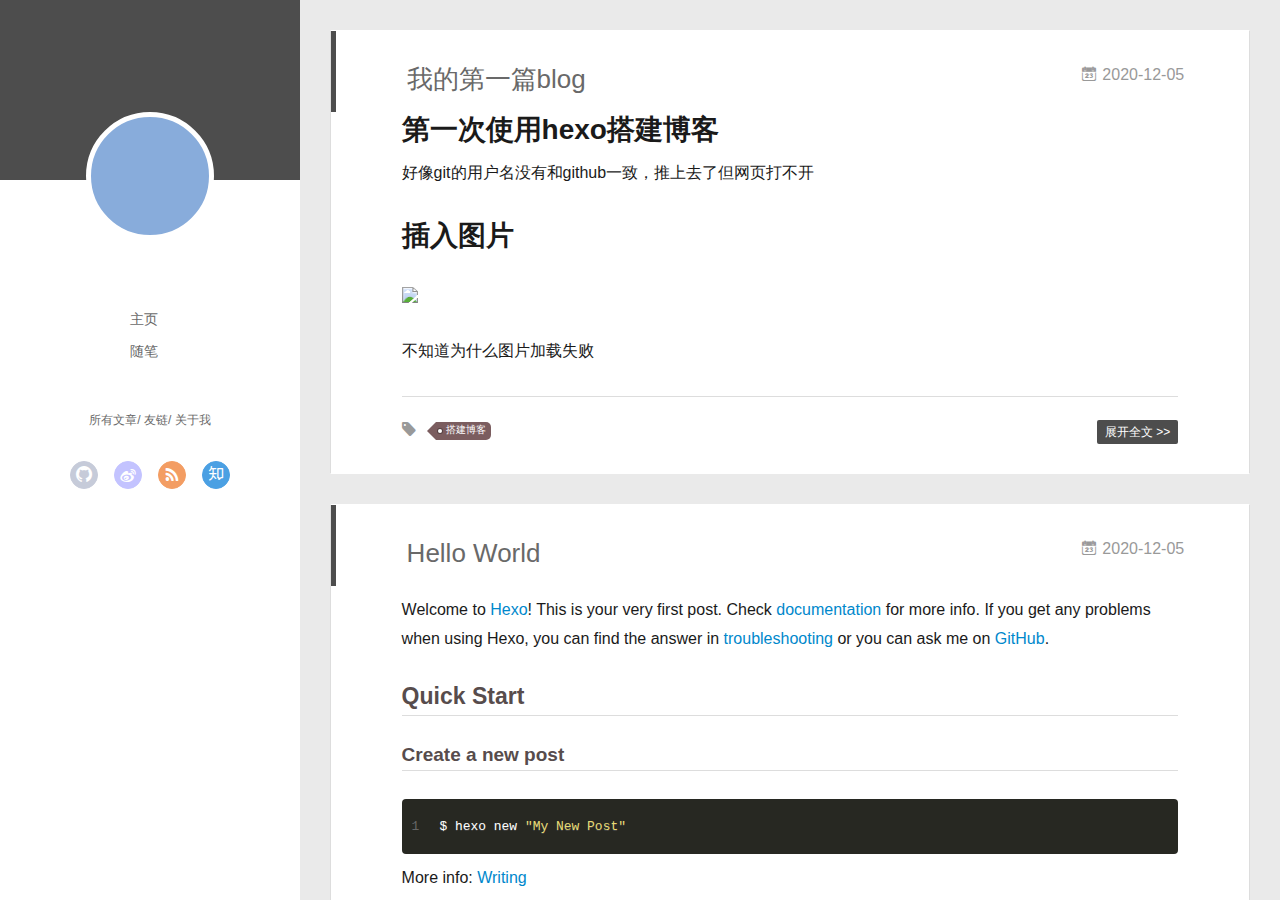
==== index.html @ 66c0ee92 "Site updated: 2020-12-27 20:38:20" ====
<!DOCTYPE html>
<html>
<head>
  <meta charset="utf-8">
  
  <meta name="renderer" content="webkit">
  <meta http-equiv="X-UA-Compatible" content="IE=edge" >
  <link rel="dns-prefetch" href="http://example.com">
  <title>Hexo</title>
  <meta name="viewport" content="width=device-width, initial-scale=1, maximum-scale=1">
  <meta property="og:type" content="website">
<meta property="og:title" content="Hexo">
<meta property="og:url" content="http://example.com/index.html">
<meta property="og:site_name" content="Hexo">
<meta property="og:locale" content="en_US">
<meta property="article:author" content="John Doe">
<meta name="twitter:card" content="summary">
  
    <link rel="alternative" href="/atom.xml" title="Hexo" type="application/atom+xml">
  
  
    <link rel="icon" href="/favicon.png">
  
  <link rel="stylesheet" type="text/css" href="/./main.0cf68a.css">
  <style type="text/css">
  
    #container.show {
      background: linear-gradient(200deg,#a0cfe4,#e8c37e);
    }
  </style>
  

  

<meta name="generator" content="Hexo 5.2.0"></head>

<body>
  <div id="container" q-class="show:isCtnShow">
    <canvas id="anm-canvas" class="anm-canvas"></canvas>
    <div class="left-col" q-class="show:isShow">
      
<div class="overlay" style="background: #4d4d4d"></div>
<div class="intrude-less">
	<header id="header" class="inner">
		<a href="/" class="profilepic">
			<img src="" class="js-avatar">
		</a>
		<hgroup>
		  <h1 class="header-author"><a href="/"></a></h1>
		</hgroup>
		

		<nav class="header-menu">
			<ul>
			
				<li><a href="/">主页</a></li>
	        
				<li><a href="/tags/%E9%9A%8F%E7%AC%94/">随笔</a></li>
	        
			</ul>
		</nav>
		<nav class="header-smart-menu">
    		
    			
    			<a q-on="click: openSlider(e, 'innerArchive')" href="javascript:void(0)">所有文章</a>
    			
            
    			
    			<a q-on="click: openSlider(e, 'friends')" href="javascript:void(0)">友链</a>
    			
            
    			
    			<a q-on="click: openSlider(e, 'aboutme')" href="javascript:void(0)">关于我</a>
    			
            
		</nav>
		<nav class="header-nav">
			<div class="social">
				
					<a class="github" target="_blank" href="#" title="github"><i class="icon-github"></i></a>
		        
					<a class="weibo" target="_blank" href="#" title="weibo"><i class="icon-weibo"></i></a>
		        
					<a class="rss" target="_blank" href="#" title="rss"><i class="icon-rss"></i></a>
		        
					<a class="zhihu" target="_blank" href="#" title="zhihu"><i class="icon-zhihu"></i></a>
		        
			</div>
		</nav>
	</header>		
</div>

    </div>
    <div class="mid-col" q-class="show:isShow,hide:isShow|isFalse">
      
<nav id="mobile-nav">
  	<div class="overlay js-overlay" style="background: #4d4d4d"></div>
	<div class="btnctn js-mobile-btnctn">
  		<div class="slider-trigger list" q-on="click: openSlider(e)"><i class="icon icon-sort"></i></div>
	</div>
	<div class="intrude-less">
		<header id="header" class="inner">
			<div class="profilepic">
				<img src="" class="js-avatar">
			</div>
			<hgroup>
			  <h1 class="header-author js-header-author"></h1>
			</hgroup>
			
			
			
				
			
				
			
			
			
			<nav class="header-nav">
				<div class="social">
					
						<a class="github" target="_blank" href="#" title="github"><i class="icon-github"></i></a>
			        
						<a class="weibo" target="_blank" href="#" title="weibo"><i class="icon-weibo"></i></a>
			        
						<a class="rss" target="_blank" href="#" title="rss"><i class="icon-rss"></i></a>
			        
						<a class="zhihu" target="_blank" href="#" title="zhihu"><i class="icon-zhihu"></i></a>
			        
				</div>
			</nav>

			<nav class="header-menu js-header-menu">
				<ul style="width: 50%">
				
				
					<li style="width: 50%"><a href="/">主页</a></li>
		        
					<li style="width: 50%"><a href="/tags/%E9%9A%8F%E7%AC%94/">随笔</a></li>
		        
				</ul>
			</nav>
		</header>				
	</div>
	<div class="mobile-mask" style="display:none" q-show="isShow"></div>
</nav>

      <div id="wrapper" class="body-wrap">
        <div class="menu-l">
          <div class="canvas-wrap">
            <canvas data-colors="#eaeaea" data-sectionHeight="100" data-contentId="js-content" id="myCanvas1" class="anm-canvas"></canvas>
          </div>
          <div id="js-content" class="content-ll">
            
  
    <article id="post-我的第一篇blog" class="article article-type-post  article-index" itemscope itemprop="blogPost">
  <div class="article-inner">
    
      <header class="article-header">
        
  
    <h1 itemprop="name">
      <a class="article-title" href="/2020/12/05/%E6%88%91%E7%9A%84%E7%AC%AC%E4%B8%80%E7%AF%87blog/">我的第一篇blog</a>
    </h1>
  

        
        <a href="/2020/12/05/%E6%88%91%E7%9A%84%E7%AC%AC%E4%B8%80%E7%AF%87blog/" class="archive-article-date">
  	<time datetime="2020-12-05T15:16:43.000Z" itemprop="datePublished"><i class="icon-calendar icon"></i>2020-12-05</time>
</a>
        
      </header>
    
    <div class="article-entry" itemprop="articleBody">
      
        <h1 id="第一次使用hexo搭建博客"><a href="#第一次使用hexo搭建博客" class="headerlink" title="第一次使用hexo搭建博客"></a>第一次使用hexo搭建博客</h1><p> 好像git的用户名没有和github一致，推上去了但网页打不开</p>
<h1 id="插入图片"><a href="#插入图片" class="headerlink" title="插入图片"></a>插入图片</h1><p><img src="https://gitee.com/lzd-1230/img-host/raw/master/image/20201227200428.png"></p>
<p>不知道为什么图片加载失败</p>

      

      
    </div>
    <div class="article-info article-info-index">
      
      
	<div class="article-tag tagcloud">
		<i class="icon-price-tags icon"></i>
		<ul class="article-tag-list">
			 
        		<li class="article-tag-list-item">
        			<a href="javascript:void(0)" class="js-tag article-tag-list-link color5">搭建博客</a>
        		</li>
      		
		</ul>
	</div>

      

      
        <p class="article-more-link">
          <a class="article-more-a" href="/2020/12/05/%E6%88%91%E7%9A%84%E7%AC%AC%E4%B8%80%E7%AF%87blog/">展开全文 >></a>
        </p>
      

      
      <div class="clearfix"></div>
    </div>
  </div>
</article>

<aside class="wrap-side-operation">
    <div class="mod-side-operation">
        
        <div class="jump-container" id="js-jump-container" style="display:none;">
            <a href="javascript:void(0)" class="mod-side-operation__jump-to-top">
                <i class="icon-font icon-back"></i>
            </a>
            <div id="js-jump-plan-container" class="jump-plan-container" style="top: -11px;">
                <i class="icon-font icon-plane jump-plane"></i>
            </div>
        </div>
        
        
    </div>
</aside>




  
    <article id="post-hello-world" class="article article-type-post  article-index" itemscope itemprop="blogPost">
  <div class="article-inner">
    
      <header class="article-header">
        
  
    <h1 itemprop="name">
      <a class="article-title" href="/2020/12/05/hello-world/">Hello World</a>
    </h1>
  

        
        <a href="/2020/12/05/hello-world/" class="archive-article-date">
  	<time datetime="2020-12-05T15:11:14.212Z" itemprop="datePublished"><i class="icon-calendar icon"></i>2020-12-05</time>
</a>
        
      </header>
    
    <div class="article-entry" itemprop="articleBody">
      
        <p>Welcome to <a target="_blank" rel="noopener" href="https://hexo.io/">Hexo</a>! This is your very first post. Check <a target="_blank" rel="noopener" href="https://hexo.io/docs/">documentation</a> for more info. If you get any problems when using Hexo, you can find the answer in <a target="_blank" rel="noopener" href="https://hexo.io/docs/troubleshooting.html">troubleshooting</a> or you can ask me on <a target="_blank" rel="noopener" href="https://github.com/hexojs/hexo/issues">GitHub</a>.</p>
<h2 id="Quick-Start"><a href="#Quick-Start" class="headerlink" title="Quick Start"></a>Quick Start</h2><h3 id="Create-a-new-post"><a href="#Create-a-new-post" class="headerlink" title="Create a new post"></a>Create a new post</h3><figure class="highlight bash"><table><tr><td class="gutter"><pre><span class="line">1</span><br></pre></td><td class="code"><pre><span class="line">$ hexo new <span class="string">&quot;My New Post&quot;</span></span><br></pre></td></tr></table></figure>

<p>More info: <a target="_blank" rel="noopener" href="https://hexo.io/docs/writing.html">Writing</a></p>
<h3 id="Run-server"><a href="#Run-server" class="headerlink" title="Run server"></a>Run server</h3><figure class="highlight bash"><table><tr><td class="gutter"><pre><span class="line">1</span><br></pre></td><td class="code"><pre><span class="line">$ hexo server</span><br></pre></td></tr></table></figure>

<p>More info: <a target="_blank" rel="noopener" href="https://hexo.io/docs/server.html">Server</a></p>
<h3 id="Generate-static-files"><a href="#Generate-static-files" class="headerlink" title="Generate static files"></a>Generate static files</h3><figure class="highlight bash"><table><tr><td class="gutter"><pre><span class="line">1</span><br></pre></td><td class="code"><pre><span class="line">$ hexo generate</span><br></pre></td></tr></table></figure>

<p>More info: <a target="_blank" rel="noopener" href="https://hexo.io/docs/generating.html">Generating</a></p>
<h3 id="Deploy-to-remote-sites"><a href="#Deploy-to-remote-sites" class="headerlink" title="Deploy to remote sites"></a>Deploy to remote sites</h3><figure class="highlight bash"><table><tr><td class="gutter"><pre><span class="line">1</span><br></pre></td><td class="code"><pre><span class="line">$ hexo deploy</span><br></pre></td></tr></table></figure>

<p>More info: <a target="_blank" rel="noopener" href="https://hexo.io/docs/one-command-deployment.html">Deployment</a></p>

      

      
    </div>
    <div class="article-info article-info-index">
      
      
      

      
        <p class="article-more-link">
          <a class="article-more-a" href="/2020/12/05/hello-world/">展开全文 >></a>
        </p>
      

      
      <div class="clearfix"></div>
    </div>
  </div>
</article>

<aside class="wrap-side-operation">
    <div class="mod-side-operation">
        
        <div class="jump-container" id="js-jump-container" style="display:none;">
            <a href="javascript:void(0)" class="mod-side-operation__jump-to-top">
                <i class="icon-font icon-back"></i>
            </a>
            <div id="js-jump-plan-container" class="jump-plan-container" style="top: -11px;">
                <i class="icon-font icon-plane jump-plane"></i>
            </div>
        </div>
        
        
    </div>
</aside>




  
  


          </div>
        </div>
      </div>
      <footer id="footer">
  <div class="outer">
    <div id="footer-info">
    	<div class="footer-left">
    		&copy; 2020 John Doe
    	</div>
      	<div class="footer-right">
      		<a href="http://hexo.io/" target="_blank">Hexo</a>  Theme <a href="https://github.com/litten/hexo-theme-yilia" target="_blank">Yilia</a> by Litten
      	</div>
    </div>
  </div>
</footer>
    </div>
    <script>
	var yiliaConfig = {
		mathjax: false,
		isHome: true,
		isPost: false,
		isArchive: false,
		isTag: false,
		isCategory: false,
		open_in_new: false,
		toc_hide_index: true,
		root: "/",
		innerArchive: true,
		showTags: false
	}
</script>

<script>!function(t){function n(e){if(r[e])return r[e].exports;var i=r[e]={exports:{},id:e,loaded:!1};return t[e].call(i.exports,i,i.exports,n),i.loaded=!0,i.exports}var r={};n.m=t,n.c=r,n.p="./",n(0)}([function(t,n,r){r(195),t.exports=r(191)},function(t,n,r){var e=r(3),i=r(52),o=r(27),u=r(28),c=r(53),f="prototype",a=function(t,n,r){var s,l,h,v,p=t&a.F,d=t&a.G,y=t&a.S,g=t&a.P,b=t&a.B,m=d?e:y?e[n]||(e[n]={}):(e[n]||{})[f],x=d?i:i[n]||(i[n]={}),w=x[f]||(x[f]={});d&&(r=n);for(s in r)l=!p&&m&&void 0!==m[s],h=(l?m:r)[s],v=b&&l?c(h,e):g&&"function"==typeof h?c(Function.call,h):h,m&&u(m,s,h,t&a.U),x[s]!=h&&o(x,s,v),g&&w[s]!=h&&(w[s]=h)};e.core=i,a.F=1,a.G=2,a.S=4,a.P=8,a.B=16,a.W=32,a.U=64,a.R=128,t.exports=a},function(t,n,r){var e=r(6);t.exports=function(t){if(!e(t))throw TypeError(t+" is not an object!");return t}},function(t,n){var r=t.exports="undefined"!=typeof window&&window.Math==Math?window:"undefined"!=typeof self&&self.Math==Math?self:Function("return this")();"number"==typeof __g&&(__g=r)},function(t,n){t.exports=function(t){try{return!!t()}catch(t){return!0}}},function(t,n){var r=t.exports="undefined"!=typeof window&&window.Math==Math?window:"undefined"!=typeof self&&self.Math==Math?self:Function("return this")();"number"==typeof __g&&(__g=r)},function(t,n){t.exports=function(t){return"object"==typeof t?null!==t:"function"==typeof t}},function(t,n,r){var e=r(126)("wks"),i=r(76),o=r(3).Symbol,u="function"==typeof o;(t.exports=function(t){return e[t]||(e[t]=u&&o[t]||(u?o:i)("Symbol."+t))}).store=e},function(t,n){var r={}.hasOwnProperty;t.exports=function(t,n){return r.call(t,n)}},function(t,n,r){var e=r(94),i=r(33);t.exports=function(t){return e(i(t))}},function(t,n,r){t.exports=!r(4)(function(){return 7!=Object.defineProperty({},"a",{get:function(){return 7}}).a})},function(t,n,r){var e=r(2),i=r(167),o=r(50),u=Object.defineProperty;n.f=r(10)?Object.defineProperty:function(t,n,r){if(e(t),n=o(n,!0),e(r),i)try{return u(t,n,r)}catch(t){}if("get"in r||"set"in r)throw TypeError("Accessors not supported!");return"value"in r&&(t[n]=r.value),t}},function(t,n,r){t.exports=!r(18)(function(){return 7!=Object.defineProperty({},"a",{get:function(){return 7}}).a})},function(t,n,r){var e=r(14),i=r(22);t.exports=r(12)?function(t,n,r){return e.f(t,n,i(1,r))}:function(t,n,r){return t[n]=r,t}},function(t,n,r){var e=r(20),i=r(58),o=r(42),u=Object.defineProperty;n.f=r(12)?Object.defineProperty:function(t,n,r){if(e(t),n=o(n,!0),e(r),i)try{return u(t,n,r)}catch(t){}if("get"in r||"set"in r)throw TypeError("Accessors not supported!");return"value"in r&&(t[n]=r.value),t}},function(t,n,r){var e=r(40)("wks"),i=r(23),o=r(5).Symbol,u="function"==typeof o;(t.exports=function(t){return e[t]||(e[t]=u&&o[t]||(u?o:i)("Symbol."+t))}).store=e},function(t,n,r){var e=r(67),i=Math.min;t.exports=function(t){return t>0?i(e(t),9007199254740991):0}},function(t,n,r){var e=r(46);t.exports=function(t){return Object(e(t))}},function(t,n){t.exports=function(t){try{return!!t()}catch(t){return!0}}},function(t,n,r){var e=r(63),i=r(34);t.exports=Object.keys||function(t){return e(t,i)}},function(t,n,r){var e=r(21);t.exports=function(t){if(!e(t))throw TypeError(t+" is not an object!");return t}},function(t,n){t.exports=function(t){return"object"==typeof t?null!==t:"function"==typeof t}},function(t,n){t.exports=function(t,n){return{enumerable:!(1&t),configurable:!(2&t),writable:!(4&t),value:n}}},function(t,n){var r=0,e=Math.random();t.exports=function(t){return"Symbol(".concat(void 0===t?"":t,")_",(++r+e).toString(36))}},function(t,n){var r={}.hasOwnProperty;t.exports=function(t,n){return r.call(t,n)}},function(t,n){var r=t.exports={version:"2.4.0"};"number"==typeof __e&&(__e=r)},function(t,n){t.exports=function(t){if("function"!=typeof t)throw TypeError(t+" is not a function!");return t}},function(t,n,r){var e=r(11),i=r(66);t.exports=r(10)?function(t,n,r){return e.f(t,n,i(1,r))}:function(t,n,r){return t[n]=r,t}},function(t,n,r){var e=r(3),i=r(27),o=r(24),u=r(76)("src"),c="toString",f=Function[c],a=(""+f).split(c);r(52).inspectSource=function(t){return f.call(t)},(t.exports=function(t,n,r,c){var f="function"==typeof r;f&&(o(r,"name")||i(r,"name",n)),t[n]!==r&&(f&&(o(r,u)||i(r,u,t[n]?""+t[n]:a.join(String(n)))),t===e?t[n]=r:c?t[n]?t[n]=r:i(t,n,r):(delete t[n],i(t,n,r)))})(Function.prototype,c,function(){return"function"==typeof this&&this[u]||f.call(this)})},function(t,n,r){var e=r(1),i=r(4),o=r(46),u=function(t,n,r,e){var i=String(o(t)),u="<"+n;return""!==r&&(u+=" "+r+'="'+String(e).replace(/"/g,"&quot;")+'"'),u+">"+i+"</"+n+">"};t.exports=function(t,n){var r={};r[t]=n(u),e(e.P+e.F*i(function(){var n=""[t]('"');return n!==n.toLowerCase()||n.split('"').length>3}),"String",r)}},function(t,n,r){var e=r(115),i=r(46);t.exports=function(t){return e(i(t))}},function(t,n,r){var e=r(116),i=r(66),o=r(30),u=r(50),c=r(24),f=r(167),a=Object.getOwnPropertyDescriptor;n.f=r(10)?a:function(t,n){if(t=o(t),n=u(n,!0),f)try{return a(t,n)}catch(t){}if(c(t,n))return i(!e.f.call(t,n),t[n])}},function(t,n,r){var e=r(24),i=r(17),o=r(145)("IE_PROTO"),u=Object.prototype;t.exports=Object.getPrototypeOf||function(t){return t=i(t),e(t,o)?t[o]:"function"==typeof t.constructor&&t instanceof t.constructor?t.constructor.prototype:t instanceof Object?u:null}},function(t,n){t.exports=function(t){if(void 0==t)throw TypeError("Can't call method on  "+t);return t}},function(t,n){t.exports="constructor,hasOwnProperty,isPrototypeOf,propertyIsEnumerable,toLocaleString,toString,valueOf".split(",")},function(t,n){t.exports={}},function(t,n){t.exports=!0},function(t,n){n.f={}.propertyIsEnumerable},function(t,n,r){var e=r(14).f,i=r(8),o=r(15)("toStringTag");t.exports=function(t,n,r){t&&!i(t=r?t:t.prototype,o)&&e(t,o,{configurable:!0,value:n})}},function(t,n,r){var e=r(40)("keys"),i=r(23);t.exports=function(t){return e[t]||(e[t]=i(t))}},function(t,n,r){var e=r(5),i="__core-js_shared__",o=e[i]||(e[i]={});t.exports=function(t){return o[t]||(o[t]={})}},function(t,n){var r=Math.ceil,e=Math.floor;t.exports=function(t){return isNaN(t=+t)?0:(t>0?e:r)(t)}},function(t,n,r){var e=r(21);t.exports=function(t,n){if(!e(t))return t;var r,i;if(n&&"function"==typeof(r=t.toString)&&!e(i=r.call(t)))return i;if("function"==typeof(r=t.valueOf)&&!e(i=r.call(t)))return i;if(!n&&"function"==typeof(r=t.toString)&&!e(i=r.call(t)))return i;throw TypeError("Can't convert object to primitive value")}},function(t,n,r){var e=r(5),i=r(25),o=r(36),u=r(44),c=r(14).f;t.exports=function(t){var n=i.Symbol||(i.Symbol=o?{}:e.Symbol||{});"_"==t.charAt(0)||t in n||c(n,t,{value:u.f(t)})}},function(t,n,r){n.f=r(15)},function(t,n){var r={}.toString;t.exports=function(t){return r.call(t).slice(8,-1)}},function(t,n){t.exports=function(t){if(void 0==t)throw TypeError("Can't call method on  "+t);return t}},function(t,n,r){var e=r(4);t.exports=function(t,n){return!!t&&e(function(){n?t.call(null,function(){},1):t.call(null)})}},function(t,n,r){var e=r(53),i=r(115),o=r(17),u=r(16),c=r(203);t.exports=function(t,n){var r=1==t,f=2==t,a=3==t,s=4==t,l=6==t,h=5==t||l,v=n||c;return function(n,c,p){for(var d,y,g=o(n),b=i(g),m=e(c,p,3),x=u(b.length),w=0,S=r?v(n,x):f?v(n,0):void 0;x>w;w++)if((h||w in b)&&(d=b[w],y=m(d,w,g),t))if(r)S[w]=y;else if(y)switch(t){case 3:return!0;case 5:return d;case 6:return w;case 2:S.push(d)}else if(s)return!1;return l?-1:a||s?s:S}}},function(t,n,r){var e=r(1),i=r(52),o=r(4);t.exports=function(t,n){var r=(i.Object||{})[t]||Object[t],u={};u[t]=n(r),e(e.S+e.F*o(function(){r(1)}),"Object",u)}},function(t,n,r){var e=r(6);t.exports=function(t,n){if(!e(t))return t;var r,i;if(n&&"function"==typeof(r=t.toString)&&!e(i=r.call(t)))return i;if("function"==typeof(r=t.valueOf)&&!e(i=r.call(t)))return i;if(!n&&"function"==typeof(r=t.toString)&&!e(i=r.call(t)))return i;throw TypeError("Can't convert object to primitive value")}},function(t,n,r){var e=r(5),i=r(25),o=r(91),u=r(13),c="prototype",f=function(t,n,r){var a,s,l,h=t&f.F,v=t&f.G,p=t&f.S,d=t&f.P,y=t&f.B,g=t&f.W,b=v?i:i[n]||(i[n]={}),m=b[c],x=v?e:p?e[n]:(e[n]||{})[c];v&&(r=n);for(a in r)(s=!h&&x&&void 0!==x[a])&&a in b||(l=s?x[a]:r[a],b[a]=v&&"function"!=typeof x[a]?r[a]:y&&s?o(l,e):g&&x[a]==l?function(t){var n=function(n,r,e){if(this instanceof t){switch(arguments.length){case 0:return new t;case 1:return new t(n);case 2:return new t(n,r)}return new t(n,r,e)}return t.apply(this,arguments)};return n[c]=t[c],n}(l):d&&"function"==typeof l?o(Function.call,l):l,d&&((b.virtual||(b.virtual={}))[a]=l,t&f.R&&m&&!m[a]&&u(m,a,l)))};f.F=1,f.G=2,f.S=4,f.P=8,f.B=16,f.W=32,f.U=64,f.R=128,t.exports=f},function(t,n){var r=t.exports={version:"2.4.0"};"number"==typeof __e&&(__e=r)},function(t,n,r){var e=r(26);t.exports=function(t,n,r){if(e(t),void 0===n)return t;switch(r){case 1:return function(r){return t.call(n,r)};case 2:return function(r,e){return t.call(n,r,e)};case 3:return function(r,e,i){return t.call(n,r,e,i)}}return function(){return t.apply(n,arguments)}}},function(t,n,r){var e=r(183),i=r(1),o=r(126)("metadata"),u=o.store||(o.store=new(r(186))),c=function(t,n,r){var i=u.get(t);if(!i){if(!r)return;u.set(t,i=new e)}var o=i.get(n);if(!o){if(!r)return;i.set(n,o=new e)}return o},f=function(t,n,r){var e=c(n,r,!1);return void 0!==e&&e.has(t)},a=function(t,n,r){var e=c(n,r,!1);return void 0===e?void 0:e.get(t)},s=function(t,n,r,e){c(r,e,!0).set(t,n)},l=function(t,n){var r=c(t,n,!1),e=[];return r&&r.forEach(function(t,n){e.push(n)}),e},h=function(t){return void 0===t||"symbol"==typeof t?t:String(t)},v=function(t){i(i.S,"Reflect",t)};t.exports={store:u,map:c,has:f,get:a,set:s,keys:l,key:h,exp:v}},function(t,n,r){"use strict";if(r(10)){var e=r(69),i=r(3),o=r(4),u=r(1),c=r(127),f=r(152),a=r(53),s=r(68),l=r(66),h=r(27),v=r(73),p=r(67),d=r(16),y=r(75),g=r(50),b=r(24),m=r(180),x=r(114),w=r(6),S=r(17),_=r(137),O=r(70),E=r(32),P=r(71).f,j=r(154),F=r(76),M=r(7),A=r(48),N=r(117),T=r(146),I=r(155),k=r(80),L=r(123),R=r(74),C=r(130),D=r(160),U=r(11),W=r(31),G=U.f,B=W.f,V=i.RangeError,z=i.TypeError,q=i.Uint8Array,K="ArrayBuffer",J="Shared"+K,Y="BYTES_PER_ELEMENT",H="prototype",$=Array[H],X=f.ArrayBuffer,Q=f.DataView,Z=A(0),tt=A(2),nt=A(3),rt=A(4),et=A(5),it=A(6),ot=N(!0),ut=N(!1),ct=I.values,ft=I.keys,at=I.entries,st=$.lastIndexOf,lt=$.reduce,ht=$.reduceRight,vt=$.join,pt=$.sort,dt=$.slice,yt=$.toString,gt=$.toLocaleString,bt=M("iterator"),mt=M("toStringTag"),xt=F("typed_constructor"),wt=F("def_constructor"),St=c.CONSTR,_t=c.TYPED,Ot=c.VIEW,Et="Wrong length!",Pt=A(1,function(t,n){return Tt(T(t,t[wt]),n)}),jt=o(function(){return 1===new q(new Uint16Array([1]).buffer)[0]}),Ft=!!q&&!!q[H].set&&o(function(){new q(1).set({})}),Mt=function(t,n){if(void 0===t)throw z(Et);var r=+t,e=d(t);if(n&&!m(r,e))throw V(Et);return e},At=function(t,n){var r=p(t);if(r<0||r%n)throw V("Wrong offset!");return r},Nt=function(t){if(w(t)&&_t in t)return t;throw z(t+" is not a typed array!")},Tt=function(t,n){if(!(w(t)&&xt in t))throw z("It is not a typed array constructor!");return new t(n)},It=function(t,n){return kt(T(t,t[wt]),n)},kt=function(t,n){for(var r=0,e=n.length,i=Tt(t,e);e>r;)i[r]=n[r++];return i},Lt=function(t,n,r){G(t,n,{get:function(){return this._d[r]}})},Rt=function(t){var n,r,e,i,o,u,c=S(t),f=arguments.length,s=f>1?arguments[1]:void 0,l=void 0!==s,h=j(c);if(void 0!=h&&!_(h)){for(u=h.call(c),e=[],n=0;!(o=u.next()).done;n++)e.push(o.value);c=e}for(l&&f>2&&(s=a(s,arguments[2],2)),n=0,r=d(c.length),i=Tt(this,r);r>n;n++)i[n]=l?s(c[n],n):c[n];return i},Ct=function(){for(var t=0,n=arguments.length,r=Tt(this,n);n>t;)r[t]=arguments[t++];return r},Dt=!!q&&o(function(){gt.call(new q(1))}),Ut=function(){return gt.apply(Dt?dt.call(Nt(this)):Nt(this),arguments)},Wt={copyWithin:function(t,n){return D.call(Nt(this),t,n,arguments.length>2?arguments[2]:void 0)},every:function(t){return rt(Nt(this),t,arguments.length>1?arguments[1]:void 0)},fill:function(t){return C.apply(Nt(this),arguments)},filter:function(t){return It(this,tt(Nt(this),t,arguments.length>1?arguments[1]:void 0))},find:function(t){return et(Nt(this),t,arguments.length>1?arguments[1]:void 0)},findIndex:function(t){return it(Nt(this),t,arguments.length>1?arguments[1]:void 0)},forEach:function(t){Z(Nt(this),t,arguments.length>1?arguments[1]:void 0)},indexOf:function(t){return ut(Nt(this),t,arguments.length>1?arguments[1]:void 0)},includes:function(t){return ot(Nt(this),t,arguments.length>1?arguments[1]:void 0)},join:function(t){return vt.apply(Nt(this),arguments)},lastIndexOf:function(t){return st.apply(Nt(this),arguments)},map:function(t){return Pt(Nt(this),t,arguments.length>1?arguments[1]:void 0)},reduce:function(t){return lt.apply(Nt(this),arguments)},reduceRight:function(t){return ht.apply(Nt(this),arguments)},reverse:function(){for(var t,n=this,r=Nt(n).length,e=Math.floor(r/2),i=0;i<e;)t=n[i],n[i++]=n[--r],n[r]=t;return n},some:function(t){return nt(Nt(this),t,arguments.length>1?arguments[1]:void 0)},sort:function(t){return pt.call(Nt(this),t)},subarray:function(t,n){var r=Nt(this),e=r.length,i=y(t,e);return new(T(r,r[wt]))(r.buffer,r.byteOffset+i*r.BYTES_PER_ELEMENT,d((void 0===n?e:y(n,e))-i))}},Gt=function(t,n){return It(this,dt.call(Nt(this),t,n))},Bt=function(t){Nt(this);var n=At(arguments[1],1),r=this.length,e=S(t),i=d(e.length),o=0;if(i+n>r)throw V(Et);for(;o<i;)this[n+o]=e[o++]},Vt={entries:function(){return at.call(Nt(this))},keys:function(){return ft.call(Nt(this))},values:function(){return ct.call(Nt(this))}},zt=function(t,n){return w(t)&&t[_t]&&"symbol"!=typeof n&&n in t&&String(+n)==String(n)},qt=function(t,n){return zt(t,n=g(n,!0))?l(2,t[n]):B(t,n)},Kt=function(t,n,r){return!(zt(t,n=g(n,!0))&&w(r)&&b(r,"value"))||b(r,"get")||b(r,"set")||r.configurable||b(r,"writable")&&!r.writable||b(r,"enumerable")&&!r.enumerable?G(t,n,r):(t[n]=r.value,t)};St||(W.f=qt,U.f=Kt),u(u.S+u.F*!St,"Object",{getOwnPropertyDescriptor:qt,defineProperty:Kt}),o(function(){yt.call({})})&&(yt=gt=function(){return vt.call(this)});var Jt=v({},Wt);v(Jt,Vt),h(Jt,bt,Vt.values),v(Jt,{slice:Gt,set:Bt,constructor:function(){},toString:yt,toLocaleString:Ut}),Lt(Jt,"buffer","b"),Lt(Jt,"byteOffset","o"),Lt(Jt,"byteLength","l"),Lt(Jt,"length","e"),G(Jt,mt,{get:function(){return this[_t]}}),t.exports=function(t,n,r,f){f=!!f;var a=t+(f?"Clamped":"")+"Array",l="Uint8Array"!=a,v="get"+t,p="set"+t,y=i[a],g=y||{},b=y&&E(y),m=!y||!c.ABV,S={},_=y&&y[H],j=function(t,r){var e=t._d;return e.v[v](r*n+e.o,jt)},F=function(t,r,e){var i=t._d;f&&(e=(e=Math.round(e))<0?0:e>255?255:255&e),i.v[p](r*n+i.o,e,jt)},M=function(t,n){G(t,n,{get:function(){return j(this,n)},set:function(t){return F(this,n,t)},enumerable:!0})};m?(y=r(function(t,r,e,i){s(t,y,a,"_d");var o,u,c,f,l=0,v=0;if(w(r)){if(!(r instanceof X||(f=x(r))==K||f==J))return _t in r?kt(y,r):Rt.call(y,r);o=r,v=At(e,n);var p=r.byteLength;if(void 0===i){if(p%n)throw V(Et);if((u=p-v)<0)throw V(Et)}else if((u=d(i)*n)+v>p)throw V(Et);c=u/n}else c=Mt(r,!0),u=c*n,o=new X(u);for(h(t,"_d",{b:o,o:v,l:u,e:c,v:new Q(o)});l<c;)M(t,l++)}),_=y[H]=O(Jt),h(_,"constructor",y)):L(function(t){new y(null),new y(t)},!0)||(y=r(function(t,r,e,i){s(t,y,a);var o;return w(r)?r instanceof X||(o=x(r))==K||o==J?void 0!==i?new g(r,At(e,n),i):void 0!==e?new g(r,At(e,n)):new g(r):_t in r?kt(y,r):Rt.call(y,r):new g(Mt(r,l))}),Z(b!==Function.prototype?P(g).concat(P(b)):P(g),function(t){t in y||h(y,t,g[t])}),y[H]=_,e||(_.constructor=y));var A=_[bt],N=!!A&&("values"==A.name||void 0==A.name),T=Vt.values;h(y,xt,!0),h(_,_t,a),h(_,Ot,!0),h(_,wt,y),(f?new y(1)[mt]==a:mt in _)||G(_,mt,{get:function(){return a}}),S[a]=y,u(u.G+u.W+u.F*(y!=g),S),u(u.S,a,{BYTES_PER_ELEMENT:n,from:Rt,of:Ct}),Y in _||h(_,Y,n),u(u.P,a,Wt),R(a),u(u.P+u.F*Ft,a,{set:Bt}),u(u.P+u.F*!N,a,Vt),u(u.P+u.F*(_.toString!=yt),a,{toString:yt}),u(u.P+u.F*o(function(){new y(1).slice()}),a,{slice:Gt}),u(u.P+u.F*(o(function(){return[1,2].toLocaleString()!=new y([1,2]).toLocaleString()})||!o(function(){_.toLocaleString.call([1,2])})),a,{toLocaleString:Ut}),k[a]=N?A:T,e||N||h(_,bt,T)}}else t.exports=function(){}},function(t,n){var r={}.toString;t.exports=function(t){return r.call(t).slice(8,-1)}},function(t,n,r){var e=r(21),i=r(5).document,o=e(i)&&e(i.createElement);t.exports=function(t){return o?i.createElement(t):{}}},function(t,n,r){t.exports=!r(12)&&!r(18)(function(){return 7!=Object.defineProperty(r(57)("div"),"a",{get:function(){return 7}}).a})},function(t,n,r){"use strict";var e=r(36),i=r(51),o=r(64),u=r(13),c=r(8),f=r(35),a=r(96),s=r(38),l=r(103),h=r(15)("iterator"),v=!([].keys&&"next"in[].keys()),p="keys",d="values",y=function(){return this};t.exports=function(t,n,r,g,b,m,x){a(r,n,g);var w,S,_,O=function(t){if(!v&&t in F)return F[t];switch(t){case p:case d:return function(){return new r(this,t)}}return function(){return new r(this,t)}},E=n+" Iterator",P=b==d,j=!1,F=t.prototype,M=F[h]||F["@@iterator"]||b&&F[b],A=M||O(b),N=b?P?O("entries"):A:void 0,T="Array"==n?F.entries||M:M;if(T&&(_=l(T.call(new t)))!==Object.prototype&&(s(_,E,!0),e||c(_,h)||u(_,h,y)),P&&M&&M.name!==d&&(j=!0,A=function(){return M.call(this)}),e&&!x||!v&&!j&&F[h]||u(F,h,A),f[n]=A,f[E]=y,b)if(w={values:P?A:O(d),keys:m?A:O(p),entries:N},x)for(S in w)S in F||o(F,S,w[S]);else i(i.P+i.F*(v||j),n,w);return w}},function(t,n,r){var e=r(20),i=r(100),o=r(34),u=r(39)("IE_PROTO"),c=function(){},f="prototype",a=function(){var t,n=r(57)("iframe"),e=o.length;for(n.style.display="none",r(93).appendChild(n),n.src="javascript:",t=n.contentWindow.document,t.open(),t.write("<script>document.F=Object<\/script>"),t.close(),a=t.F;e--;)delete a[f][o[e]];return a()};t.exports=Object.create||function(t,n){var r;return null!==t?(c[f]=e(t),r=new c,c[f]=null,r[u]=t):r=a(),void 0===n?r:i(r,n)}},function(t,n,r){var e=r(63),i=r(34).concat("length","prototype");n.f=Object.getOwnPropertyNames||function(t){return e(t,i)}},function(t,n){n.f=Object.getOwnPropertySymbols},function(t,n,r){var e=r(8),i=r(9),o=r(90)(!1),u=r(39)("IE_PROTO");t.exports=function(t,n){var r,c=i(t),f=0,a=[];for(r in c)r!=u&&e(c,r)&&a.push(r);for(;n.length>f;)e(c,r=n[f++])&&(~o(a,r)||a.push(r));return a}},function(t,n,r){t.exports=r(13)},function(t,n,r){var e=r(76)("meta"),i=r(6),o=r(24),u=r(11).f,c=0,f=Object.isExtensible||function(){return!0},a=!r(4)(function(){return f(Object.preventExtensions({}))}),s=function(t){u(t,e,{value:{i:"O"+ ++c,w:{}}})},l=function(t,n){if(!i(t))return"symbol"==typeof t?t:("string"==typeof t?"S":"P")+t;if(!o(t,e)){if(!f(t))return"F";if(!n)return"E";s(t)}return t[e].i},h=function(t,n){if(!o(t,e)){if(!f(t))return!0;if(!n)return!1;s(t)}return t[e].w},v=function(t){return a&&p.NEED&&f(t)&&!o(t,e)&&s(t),t},p=t.exports={KEY:e,NEED:!1,fastKey:l,getWeak:h,onFreeze:v}},function(t,n){t.exports=function(t,n){return{enumerable:!(1&t),configurable:!(2&t),writable:!(4&t),value:n}}},function(t,n){var r=Math.ceil,e=Math.floor;t.exports=function(t){return isNaN(t=+t)?0:(t>0?e:r)(t)}},function(t,n){t.exports=function(t,n,r,e){if(!(t instanceof n)||void 0!==e&&e in t)throw TypeError(r+": incorrect invocation!");return t}},function(t,n){t.exports=!1},function(t,n,r){var e=r(2),i=r(173),o=r(133),u=r(145)("IE_PROTO"),c=function(){},f="prototype",a=function(){var t,n=r(132)("iframe"),e=o.length;for(n.style.display="none",r(135).appendChild(n),n.src="javascript:",t=n.contentWindow.document,t.open(),t.write("<script>document.F=Object<\/script>"),t.close(),a=t.F;e--;)delete a[f][o[e]];return a()};t.exports=Object.create||function(t,n){var r;return null!==t?(c[f]=e(t),r=new c,c[f]=null,r[u]=t):r=a(),void 0===n?r:i(r,n)}},function(t,n,r){var e=r(175),i=r(133).concat("length","prototype");n.f=Object.getOwnPropertyNames||function(t){return e(t,i)}},function(t,n,r){var e=r(175),i=r(133);t.exports=Object.keys||function(t){return e(t,i)}},function(t,n,r){var e=r(28);t.exports=function(t,n,r){for(var i in n)e(t,i,n[i],r);return t}},function(t,n,r){"use strict";var e=r(3),i=r(11),o=r(10),u=r(7)("species");t.exports=function(t){var n=e[t];o&&n&&!n[u]&&i.f(n,u,{configurable:!0,get:function(){return this}})}},function(t,n,r){var e=r(67),i=Math.max,o=Math.min;t.exports=function(t,n){return t=e(t),t<0?i(t+n,0):o(t,n)}},function(t,n){var r=0,e=Math.random();t.exports=function(t){return"Symbol(".concat(void 0===t?"":t,")_",(++r+e).toString(36))}},function(t,n,r){var e=r(33);t.exports=function(t){return Object(e(t))}},function(t,n,r){var e=r(7)("unscopables"),i=Array.prototype;void 0==i[e]&&r(27)(i,e,{}),t.exports=function(t){i[e][t]=!0}},function(t,n,r){var e=r(53),i=r(169),o=r(137),u=r(2),c=r(16),f=r(154),a={},s={},n=t.exports=function(t,n,r,l,h){var v,p,d,y,g=h?function(){return t}:f(t),b=e(r,l,n?2:1),m=0;if("function"!=typeof g)throw TypeError(t+" is not iterable!");if(o(g)){for(v=c(t.length);v>m;m++)if((y=n?b(u(p=t[m])[0],p[1]):b(t[m]))===a||y===s)return y}else for(d=g.call(t);!(p=d.next()).done;)if((y=i(d,b,p.value,n))===a||y===s)return y};n.BREAK=a,n.RETURN=s},function(t,n){t.exports={}},function(t,n,r){var e=r(11).f,i=r(24),o=r(7)("toStringTag");t.exports=function(t,n,r){t&&!i(t=r?t:t.prototype,o)&&e(t,o,{configurable:!0,value:n})}},function(t,n,r){var e=r(1),i=r(46),o=r(4),u=r(150),c="["+u+"]",f="​",a=RegExp("^"+c+c+"*"),s=RegExp(c+c+"*$"),l=function(t,n,r){var i={},c=o(function(){return!!u[t]()||f[t]()!=f}),a=i[t]=c?n(h):u[t];r&&(i[r]=a),e(e.P+e.F*c,"String",i)},h=l.trim=function(t,n){return t=String(i(t)),1&n&&(t=t.replace(a,"")),2&n&&(t=t.replace(s,"")),t};t.exports=l},function(t,n,r){t.exports={default:r(86),__esModule:!0}},function(t,n,r){t.exports={default:r(87),__esModule:!0}},function(t,n,r){"use strict";function e(t){return t&&t.__esModule?t:{default:t}}n.__esModule=!0;var i=r(84),o=e(i),u=r(83),c=e(u),f="function"==typeof c.default&&"symbol"==typeof o.default?function(t){return typeof t}:function(t){return t&&"function"==typeof c.default&&t.constructor===c.default&&t!==c.default.prototype?"symbol":typeof t};n.default="function"==typeof c.default&&"symbol"===f(o.default)?function(t){return void 0===t?"undefined":f(t)}:function(t){return t&&"function"==typeof c.default&&t.constructor===c.default&&t!==c.default.prototype?"symbol":void 0===t?"undefined":f(t)}},function(t,n,r){r(110),r(108),r(111),r(112),t.exports=r(25).Symbol},function(t,n,r){r(109),r(113),t.exports=r(44).f("iterator")},function(t,n){t.exports=function(t){if("function"!=typeof t)throw TypeError(t+" is not a function!");return t}},function(t,n){t.exports=function(){}},function(t,n,r){var e=r(9),i=r(106),o=r(105);t.exports=function(t){return function(n,r,u){var c,f=e(n),a=i(f.length),s=o(u,a);if(t&&r!=r){for(;a>s;)if((c=f[s++])!=c)return!0}else for(;a>s;s++)if((t||s in f)&&f[s]===r)return t||s||0;return!t&&-1}}},function(t,n,r){var e=r(88);t.exports=function(t,n,r){if(e(t),void 0===n)return t;switch(r){case 1:return function(r){return t.call(n,r)};case 2:return function(r,e){return t.call(n,r,e)};case 3:return function(r,e,i){return t.call(n,r,e,i)}}return function(){return t.apply(n,arguments)}}},function(t,n,r){var e=r(19),i=r(62),o=r(37);t.exports=function(t){var n=e(t),r=i.f;if(r)for(var u,c=r(t),f=o.f,a=0;c.length>a;)f.call(t,u=c[a++])&&n.push(u);return n}},function(t,n,r){t.exports=r(5).document&&document.documentElement},function(t,n,r){var e=r(56);t.exports=Object("z").propertyIsEnumerable(0)?Object:function(t){return"String"==e(t)?t.split(""):Object(t)}},function(t,n,r){var e=r(56);t.exports=Array.isArray||function(t){return"Array"==e(t)}},function(t,n,r){"use strict";var e=r(60),i=r(22),o=r(38),u={};r(13)(u,r(15)("iterator"),function(){return this}),t.exports=function(t,n,r){t.prototype=e(u,{next:i(1,r)}),o(t,n+" Iterator")}},function(t,n){t.exports=function(t,n){return{value:n,done:!!t}}},function(t,n,r){var e=r(19),i=r(9);t.exports=function(t,n){for(var r,o=i(t),u=e(o),c=u.length,f=0;c>f;)if(o[r=u[f++]]===n)return r}},function(t,n,r){var e=r(23)("meta"),i=r(21),o=r(8),u=r(14).f,c=0,f=Object.isExtensible||function(){return!0},a=!r(18)(function(){return f(Object.preventExtensions({}))}),s=function(t){u(t,e,{value:{i:"O"+ ++c,w:{}}})},l=function(t,n){if(!i(t))return"symbol"==typeof t?t:("string"==typeof t?"S":"P")+t;if(!o(t,e)){if(!f(t))return"F";if(!n)return"E";s(t)}return t[e].i},h=function(t,n){if(!o(t,e)){if(!f(t))return!0;if(!n)return!1;s(t)}return t[e].w},v=function(t){return a&&p.NEED&&f(t)&&!o(t,e)&&s(t),t},p=t.exports={KEY:e,NEED:!1,fastKey:l,getWeak:h,onFreeze:v}},function(t,n,r){var e=r(14),i=r(20),o=r(19);t.exports=r(12)?Object.defineProperties:function(t,n){i(t);for(var r,u=o(n),c=u.length,f=0;c>f;)e.f(t,r=u[f++],n[r]);return t}},function(t,n,r){var e=r(37),i=r(22),o=r(9),u=r(42),c=r(8),f=r(58),a=Object.getOwnPropertyDescriptor;n.f=r(12)?a:function(t,n){if(t=o(t),n=u(n,!0),f)try{return a(t,n)}catch(t){}if(c(t,n))return i(!e.f.call(t,n),t[n])}},function(t,n,r){var e=r(9),i=r(61).f,o={}.toString,u="object"==typeof window&&window&&Object.getOwnPropertyNames?Object.getOwnPropertyNames(window):[],c=function(t){try{return i(t)}catch(t){return u.slice()}};t.exports.f=function(t){return u&&"[object Window]"==o.call(t)?c(t):i(e(t))}},function(t,n,r){var e=r(8),i=r(77),o=r(39)("IE_PROTO"),u=Object.prototype;t.exports=Object.getPrototypeOf||function(t){return t=i(t),e(t,o)?t[o]:"function"==typeof t.constructor&&t instanceof t.constructor?t.constructor.prototype:t instanceof Object?u:null}},function(t,n,r){var e=r(41),i=r(33);t.exports=function(t){return function(n,r){var o,u,c=String(i(n)),f=e(r),a=c.length;return f<0||f>=a?t?"":void 0:(o=c.charCodeAt(f),o<55296||o>56319||f+1===a||(u=c.charCodeAt(f+1))<56320||u>57343?t?c.charAt(f):o:t?c.slice(f,f+2):u-56320+(o-55296<<10)+65536)}}},function(t,n,r){var e=r(41),i=Math.max,o=Math.min;t.exports=function(t,n){return t=e(t),t<0?i(t+n,0):o(t,n)}},function(t,n,r){var e=r(41),i=Math.min;t.exports=function(t){return t>0?i(e(t),9007199254740991):0}},function(t,n,r){"use strict";var e=r(89),i=r(97),o=r(35),u=r(9);t.exports=r(59)(Array,"Array",function(t,n){this._t=u(t),this._i=0,this._k=n},function(){var t=this._t,n=this._k,r=this._i++;return!t||r>=t.length?(this._t=void 0,i(1)):"keys"==n?i(0,r):"values"==n?i(0,t[r]):i(0,[r,t[r]])},"values"),o.Arguments=o.Array,e("keys"),e("values"),e("entries")},function(t,n){},function(t,n,r){"use strict";var e=r(104)(!0);r(59)(String,"String",function(t){this._t=String(t),this._i=0},function(){var t,n=this._t,r=this._i;return r>=n.length?{value:void 0,done:!0}:(t=e(n,r),this._i+=t.length,{value:t,done:!1})})},function(t,n,r){"use strict";var e=r(5),i=r(8),o=r(12),u=r(51),c=r(64),f=r(99).KEY,a=r(18),s=r(40),l=r(38),h=r(23),v=r(15),p=r(44),d=r(43),y=r(98),g=r(92),b=r(95),m=r(20),x=r(9),w=r(42),S=r(22),_=r(60),O=r(102),E=r(101),P=r(14),j=r(19),F=E.f,M=P.f,A=O.f,N=e.Symbol,T=e.JSON,I=T&&T.stringify,k="prototype",L=v("_hidden"),R=v("toPrimitive"),C={}.propertyIsEnumerable,D=s("symbol-registry"),U=s("symbols"),W=s("op-symbols"),G=Object[k],B="function"==typeof N,V=e.QObject,z=!V||!V[k]||!V[k].findChild,q=o&&a(function(){return 7!=_(M({},"a",{get:function(){return M(this,"a",{value:7}).a}})).a})?function(t,n,r){var e=F(G,n);e&&delete G[n],M(t,n,r),e&&t!==G&&M(G,n,e)}:M,K=function(t){var n=U[t]=_(N[k]);return n._k=t,n},J=B&&"symbol"==typeof N.iterator?function(t){return"symbol"==typeof t}:function(t){return t instanceof N},Y=function(t,n,r){return t===G&&Y(W,n,r),m(t),n=w(n,!0),m(r),i(U,n)?(r.enumerable?(i(t,L)&&t[L][n]&&(t[L][n]=!1),r=_(r,{enumerable:S(0,!1)})):(i(t,L)||M(t,L,S(1,{})),t[L][n]=!0),q(t,n,r)):M(t,n,r)},H=function(t,n){m(t);for(var r,e=g(n=x(n)),i=0,o=e.length;o>i;)Y(t,r=e[i++],n[r]);return t},$=function(t,n){return void 0===n?_(t):H(_(t),n)},X=function(t){var n=C.call(this,t=w(t,!0));return!(this===G&&i(U,t)&&!i(W,t))&&(!(n||!i(this,t)||!i(U,t)||i(this,L)&&this[L][t])||n)},Q=function(t,n){if(t=x(t),n=w(n,!0),t!==G||!i(U,n)||i(W,n)){var r=F(t,n);return!r||!i(U,n)||i(t,L)&&t[L][n]||(r.enumerable=!0),r}},Z=function(t){for(var n,r=A(x(t)),e=[],o=0;r.length>o;)i(U,n=r[o++])||n==L||n==f||e.push(n);return e},tt=function(t){for(var n,r=t===G,e=A(r?W:x(t)),o=[],u=0;e.length>u;)!i(U,n=e[u++])||r&&!i(G,n)||o.push(U[n]);return o};B||(N=function(){if(this instanceof N)throw TypeError("Symbol is not a constructor!");var t=h(arguments.length>0?arguments[0]:void 0),n=function(r){this===G&&n.call(W,r),i(this,L)&&i(this[L],t)&&(this[L][t]=!1),q(this,t,S(1,r))};return o&&z&&q(G,t,{configurable:!0,set:n}),K(t)},c(N[k],"toString",function(){return this._k}),E.f=Q,P.f=Y,r(61).f=O.f=Z,r(37).f=X,r(62).f=tt,o&&!r(36)&&c(G,"propertyIsEnumerable",X,!0),p.f=function(t){return K(v(t))}),u(u.G+u.W+u.F*!B,{Symbol:N});for(var nt="hasInstance,isConcatSpreadable,iterator,match,replace,search,species,split,toPrimitive,toStringTag,unscopables".split(","),rt=0;nt.length>rt;)v(nt[rt++]);for(var nt=j(v.store),rt=0;nt.length>rt;)d(nt[rt++]);u(u.S+u.F*!B,"Symbol",{for:function(t){return i(D,t+="")?D[t]:D[t]=N(t)},keyFor:function(t){if(J(t))return y(D,t);throw TypeError(t+" is not a symbol!")},useSetter:function(){z=!0},useSimple:function(){z=!1}}),u(u.S+u.F*!B,"Object",{create:$,defineProperty:Y,defineProperties:H,getOwnPropertyDescriptor:Q,getOwnPropertyNames:Z,getOwnPropertySymbols:tt}),T&&u(u.S+u.F*(!B||a(function(){var t=N();return"[null]"!=I([t])||"{}"!=I({a:t})||"{}"!=I(Object(t))})),"JSON",{stringify:function(t){if(void 0!==t&&!J(t)){for(var n,r,e=[t],i=1;arguments.length>i;)e.push(arguments[i++]);return n=e[1],"function"==typeof n&&(r=n),!r&&b(n)||(n=function(t,n){if(r&&(n=r.call(this,t,n)),!J(n))return n}),e[1]=n,I.apply(T,e)}}}),N[k][R]||r(13)(N[k],R,N[k].valueOf),l(N,"Symbol"),l(Math,"Math",!0),l(e.JSON,"JSON",!0)},function(t,n,r){r(43)("asyncIterator")},function(t,n,r){r(43)("observable")},function(t,n,r){r(107);for(var e=r(5),i=r(13),o=r(35),u=r(15)("toStringTag"),c=["NodeList","DOMTokenList","MediaList","StyleSheetList","CSSRuleList"],f=0;f<5;f++){var a=c[f],s=e[a],l=s&&s.prototype;l&&!l[u]&&i(l,u,a),o[a]=o.Array}},function(t,n,r){var e=r(45),i=r(7)("toStringTag"),o="Arguments"==e(function(){return arguments}()),u=function(t,n){try{return t[n]}catch(t){}};t.exports=function(t){var n,r,c;return void 0===t?"Undefined":null===t?"Null":"string"==typeof(r=u(n=Object(t),i))?r:o?e(n):"Object"==(c=e(n))&&"function"==typeof n.callee?"Arguments":c}},function(t,n,r){var e=r(45);t.exports=Object("z").propertyIsEnumerable(0)?Object:function(t){return"String"==e(t)?t.split(""):Object(t)}},function(t,n){n.f={}.propertyIsEnumerable},function(t,n,r){var e=r(30),i=r(16),o=r(75);t.exports=function(t){return function(n,r,u){var c,f=e(n),a=i(f.length),s=o(u,a);if(t&&r!=r){for(;a>s;)if((c=f[s++])!=c)return!0}else for(;a>s;s++)if((t||s in f)&&f[s]===r)return t||s||0;return!t&&-1}}},function(t,n,r){"use strict";var e=r(3),i=r(1),o=r(28),u=r(73),c=r(65),f=r(79),a=r(68),s=r(6),l=r(4),h=r(123),v=r(81),p=r(136);t.exports=function(t,n,r,d,y,g){var b=e[t],m=b,x=y?"set":"add",w=m&&m.prototype,S={},_=function(t){var n=w[t];o(w,t,"delete"==t?function(t){return!(g&&!s(t))&&n.call(this,0===t?0:t)}:"has"==t?function(t){return!(g&&!s(t))&&n.call(this,0===t?0:t)}:"get"==t?function(t){return g&&!s(t)?void 0:n.call(this,0===t?0:t)}:"add"==t?function(t){return n.call(this,0===t?0:t),this}:function(t,r){return n.call(this,0===t?0:t,r),this})};if("function"==typeof m&&(g||w.forEach&&!l(function(){(new m).entries().next()}))){var O=new m,E=O[x](g?{}:-0,1)!=O,P=l(function(){O.has(1)}),j=h(function(t){new m(t)}),F=!g&&l(function(){for(var t=new m,n=5;n--;)t[x](n,n);return!t.has(-0)});j||(m=n(function(n,r){a(n,m,t);var e=p(new b,n,m);return void 0!=r&&f(r,y,e[x],e),e}),m.prototype=w,w.constructor=m),(P||F)&&(_("delete"),_("has"),y&&_("get")),(F||E)&&_(x),g&&w.clear&&delete w.clear}else m=d.getConstructor(n,t,y,x),u(m.prototype,r),c.NEED=!0;return v(m,t),S[t]=m,i(i.G+i.W+i.F*(m!=b),S),g||d.setStrong(m,t,y),m}},function(t,n,r){"use strict";var e=r(27),i=r(28),o=r(4),u=r(46),c=r(7);t.exports=function(t,n,r){var f=c(t),a=r(u,f,""[t]),s=a[0],l=a[1];o(function(){var n={};return n[f]=function(){return 7},7!=""[t](n)})&&(i(String.prototype,t,s),e(RegExp.prototype,f,2==n?function(t,n){return l.call(t,this,n)}:function(t){return l.call(t,this)}))}
},function(t,n,r){"use strict";var e=r(2);t.exports=function(){var t=e(this),n="";return t.global&&(n+="g"),t.ignoreCase&&(n+="i"),t.multiline&&(n+="m"),t.unicode&&(n+="u"),t.sticky&&(n+="y"),n}},function(t,n){t.exports=function(t,n,r){var e=void 0===r;switch(n.length){case 0:return e?t():t.call(r);case 1:return e?t(n[0]):t.call(r,n[0]);case 2:return e?t(n[0],n[1]):t.call(r,n[0],n[1]);case 3:return e?t(n[0],n[1],n[2]):t.call(r,n[0],n[1],n[2]);case 4:return e?t(n[0],n[1],n[2],n[3]):t.call(r,n[0],n[1],n[2],n[3])}return t.apply(r,n)}},function(t,n,r){var e=r(6),i=r(45),o=r(7)("match");t.exports=function(t){var n;return e(t)&&(void 0!==(n=t[o])?!!n:"RegExp"==i(t))}},function(t,n,r){var e=r(7)("iterator"),i=!1;try{var o=[7][e]();o.return=function(){i=!0},Array.from(o,function(){throw 2})}catch(t){}t.exports=function(t,n){if(!n&&!i)return!1;var r=!1;try{var o=[7],u=o[e]();u.next=function(){return{done:r=!0}},o[e]=function(){return u},t(o)}catch(t){}return r}},function(t,n,r){t.exports=r(69)||!r(4)(function(){var t=Math.random();__defineSetter__.call(null,t,function(){}),delete r(3)[t]})},function(t,n){n.f=Object.getOwnPropertySymbols},function(t,n,r){var e=r(3),i="__core-js_shared__",o=e[i]||(e[i]={});t.exports=function(t){return o[t]||(o[t]={})}},function(t,n,r){for(var e,i=r(3),o=r(27),u=r(76),c=u("typed_array"),f=u("view"),a=!(!i.ArrayBuffer||!i.DataView),s=a,l=0,h="Int8Array,Uint8Array,Uint8ClampedArray,Int16Array,Uint16Array,Int32Array,Uint32Array,Float32Array,Float64Array".split(",");l<9;)(e=i[h[l++]])?(o(e.prototype,c,!0),o(e.prototype,f,!0)):s=!1;t.exports={ABV:a,CONSTR:s,TYPED:c,VIEW:f}},function(t,n){"use strict";var r={versions:function(){var t=window.navigator.userAgent;return{trident:t.indexOf("Trident")>-1,presto:t.indexOf("Presto")>-1,webKit:t.indexOf("AppleWebKit")>-1,gecko:t.indexOf("Gecko")>-1&&-1==t.indexOf("KHTML"),mobile:!!t.match(/AppleWebKit.*Mobile.*/),ios:!!t.match(/\(i[^;]+;( U;)? CPU.+Mac OS X/),android:t.indexOf("Android")>-1||t.indexOf("Linux")>-1,iPhone:t.indexOf("iPhone")>-1||t.indexOf("Mac")>-1,iPad:t.indexOf("iPad")>-1,webApp:-1==t.indexOf("Safari"),weixin:-1==t.indexOf("MicroMessenger")}}()};t.exports=r},function(t,n,r){"use strict";var e=r(85),i=function(t){return t&&t.__esModule?t:{default:t}}(e),o=function(){function t(t,n,e){return n||e?String.fromCharCode(n||e):r[t]||t}function n(t){return e[t]}var r={"&quot;":'"',"&lt;":"<","&gt;":">","&amp;":"&","&nbsp;":" "},e={};for(var u in r)e[r[u]]=u;return r["&apos;"]="'",e["'"]="&#39;",{encode:function(t){return t?(""+t).replace(/['<> "&]/g,n).replace(/\r?\n/g,"<br/>").replace(/\s/g,"&nbsp;"):""},decode:function(n){return n?(""+n).replace(/<br\s*\/?>/gi,"\n").replace(/&quot;|&lt;|&gt;|&amp;|&nbsp;|&apos;|&#(\d+);|&#(\d+)/g,t).replace(/\u00a0/g," "):""},encodeBase16:function(t){if(!t)return t;t+="";for(var n=[],r=0,e=t.length;e>r;r++)n.push(t.charCodeAt(r).toString(16).toUpperCase());return n.join("")},encodeBase16forJSON:function(t){if(!t)return t;t=t.replace(/[\u4E00-\u9FBF]/gi,function(t){return escape(t).replace("%u","\\u")});for(var n=[],r=0,e=t.length;e>r;r++)n.push(t.charCodeAt(r).toString(16).toUpperCase());return n.join("")},decodeBase16:function(t){if(!t)return t;t+="";for(var n=[],r=0,e=t.length;e>r;r+=2)n.push(String.fromCharCode("0x"+t.slice(r,r+2)));return n.join("")},encodeObject:function(t){if(t instanceof Array)for(var n=0,r=t.length;r>n;n++)t[n]=o.encodeObject(t[n]);else if("object"==(void 0===t?"undefined":(0,i.default)(t)))for(var e in t)t[e]=o.encodeObject(t[e]);else if("string"==typeof t)return o.encode(t);return t},loadScript:function(t){var n=document.createElement("script");document.getElementsByTagName("body")[0].appendChild(n),n.setAttribute("src",t)},addLoadEvent:function(t){var n=window.onload;"function"!=typeof window.onload?window.onload=t:window.onload=function(){n(),t()}}}}();t.exports=o},function(t,n,r){"use strict";var e=r(17),i=r(75),o=r(16);t.exports=function(t){for(var n=e(this),r=o(n.length),u=arguments.length,c=i(u>1?arguments[1]:void 0,r),f=u>2?arguments[2]:void 0,a=void 0===f?r:i(f,r);a>c;)n[c++]=t;return n}},function(t,n,r){"use strict";var e=r(11),i=r(66);t.exports=function(t,n,r){n in t?e.f(t,n,i(0,r)):t[n]=r}},function(t,n,r){var e=r(6),i=r(3).document,o=e(i)&&e(i.createElement);t.exports=function(t){return o?i.createElement(t):{}}},function(t,n){t.exports="constructor,hasOwnProperty,isPrototypeOf,propertyIsEnumerable,toLocaleString,toString,valueOf".split(",")},function(t,n,r){var e=r(7)("match");t.exports=function(t){var n=/./;try{"/./"[t](n)}catch(r){try{return n[e]=!1,!"/./"[t](n)}catch(t){}}return!0}},function(t,n,r){t.exports=r(3).document&&document.documentElement},function(t,n,r){var e=r(6),i=r(144).set;t.exports=function(t,n,r){var o,u=n.constructor;return u!==r&&"function"==typeof u&&(o=u.prototype)!==r.prototype&&e(o)&&i&&i(t,o),t}},function(t,n,r){var e=r(80),i=r(7)("iterator"),o=Array.prototype;t.exports=function(t){return void 0!==t&&(e.Array===t||o[i]===t)}},function(t,n,r){var e=r(45);t.exports=Array.isArray||function(t){return"Array"==e(t)}},function(t,n,r){"use strict";var e=r(70),i=r(66),o=r(81),u={};r(27)(u,r(7)("iterator"),function(){return this}),t.exports=function(t,n,r){t.prototype=e(u,{next:i(1,r)}),o(t,n+" Iterator")}},function(t,n,r){"use strict";var e=r(69),i=r(1),o=r(28),u=r(27),c=r(24),f=r(80),a=r(139),s=r(81),l=r(32),h=r(7)("iterator"),v=!([].keys&&"next"in[].keys()),p="keys",d="values",y=function(){return this};t.exports=function(t,n,r,g,b,m,x){a(r,n,g);var w,S,_,O=function(t){if(!v&&t in F)return F[t];switch(t){case p:case d:return function(){return new r(this,t)}}return function(){return new r(this,t)}},E=n+" Iterator",P=b==d,j=!1,F=t.prototype,M=F[h]||F["@@iterator"]||b&&F[b],A=M||O(b),N=b?P?O("entries"):A:void 0,T="Array"==n?F.entries||M:M;if(T&&(_=l(T.call(new t)))!==Object.prototype&&(s(_,E,!0),e||c(_,h)||u(_,h,y)),P&&M&&M.name!==d&&(j=!0,A=function(){return M.call(this)}),e&&!x||!v&&!j&&F[h]||u(F,h,A),f[n]=A,f[E]=y,b)if(w={values:P?A:O(d),keys:m?A:O(p),entries:N},x)for(S in w)S in F||o(F,S,w[S]);else i(i.P+i.F*(v||j),n,w);return w}},function(t,n){var r=Math.expm1;t.exports=!r||r(10)>22025.465794806718||r(10)<22025.465794806718||-2e-17!=r(-2e-17)?function(t){return 0==(t=+t)?t:t>-1e-6&&t<1e-6?t+t*t/2:Math.exp(t)-1}:r},function(t,n){t.exports=Math.sign||function(t){return 0==(t=+t)||t!=t?t:t<0?-1:1}},function(t,n,r){var e=r(3),i=r(151).set,o=e.MutationObserver||e.WebKitMutationObserver,u=e.process,c=e.Promise,f="process"==r(45)(u);t.exports=function(){var t,n,r,a=function(){var e,i;for(f&&(e=u.domain)&&e.exit();t;){i=t.fn,t=t.next;try{i()}catch(e){throw t?r():n=void 0,e}}n=void 0,e&&e.enter()};if(f)r=function(){u.nextTick(a)};else if(o){var s=!0,l=document.createTextNode("");new o(a).observe(l,{characterData:!0}),r=function(){l.data=s=!s}}else if(c&&c.resolve){var h=c.resolve();r=function(){h.then(a)}}else r=function(){i.call(e,a)};return function(e){var i={fn:e,next:void 0};n&&(n.next=i),t||(t=i,r()),n=i}}},function(t,n,r){var e=r(6),i=r(2),o=function(t,n){if(i(t),!e(n)&&null!==n)throw TypeError(n+": can't set as prototype!")};t.exports={set:Object.setPrototypeOf||("__proto__"in{}?function(t,n,e){try{e=r(53)(Function.call,r(31).f(Object.prototype,"__proto__").set,2),e(t,[]),n=!(t instanceof Array)}catch(t){n=!0}return function(t,r){return o(t,r),n?t.__proto__=r:e(t,r),t}}({},!1):void 0),check:o}},function(t,n,r){var e=r(126)("keys"),i=r(76);t.exports=function(t){return e[t]||(e[t]=i(t))}},function(t,n,r){var e=r(2),i=r(26),o=r(7)("species");t.exports=function(t,n){var r,u=e(t).constructor;return void 0===u||void 0==(r=e(u)[o])?n:i(r)}},function(t,n,r){var e=r(67),i=r(46);t.exports=function(t){return function(n,r){var o,u,c=String(i(n)),f=e(r),a=c.length;return f<0||f>=a?t?"":void 0:(o=c.charCodeAt(f),o<55296||o>56319||f+1===a||(u=c.charCodeAt(f+1))<56320||u>57343?t?c.charAt(f):o:t?c.slice(f,f+2):u-56320+(o-55296<<10)+65536)}}},function(t,n,r){var e=r(122),i=r(46);t.exports=function(t,n,r){if(e(n))throw TypeError("String#"+r+" doesn't accept regex!");return String(i(t))}},function(t,n,r){"use strict";var e=r(67),i=r(46);t.exports=function(t){var n=String(i(this)),r="",o=e(t);if(o<0||o==1/0)throw RangeError("Count can't be negative");for(;o>0;(o>>>=1)&&(n+=n))1&o&&(r+=n);return r}},function(t,n){t.exports="\t\n\v\f\r   ᠎             　\u2028\u2029\ufeff"},function(t,n,r){var e,i,o,u=r(53),c=r(121),f=r(135),a=r(132),s=r(3),l=s.process,h=s.setImmediate,v=s.clearImmediate,p=s.MessageChannel,d=0,y={},g="onreadystatechange",b=function(){var t=+this;if(y.hasOwnProperty(t)){var n=y[t];delete y[t],n()}},m=function(t){b.call(t.data)};h&&v||(h=function(t){for(var n=[],r=1;arguments.length>r;)n.push(arguments[r++]);return y[++d]=function(){c("function"==typeof t?t:Function(t),n)},e(d),d},v=function(t){delete y[t]},"process"==r(45)(l)?e=function(t){l.nextTick(u(b,t,1))}:p?(i=new p,o=i.port2,i.port1.onmessage=m,e=u(o.postMessage,o,1)):s.addEventListener&&"function"==typeof postMessage&&!s.importScripts?(e=function(t){s.postMessage(t+"","*")},s.addEventListener("message",m,!1)):e=g in a("script")?function(t){f.appendChild(a("script"))[g]=function(){f.removeChild(this),b.call(t)}}:function(t){setTimeout(u(b,t,1),0)}),t.exports={set:h,clear:v}},function(t,n,r){"use strict";var e=r(3),i=r(10),o=r(69),u=r(127),c=r(27),f=r(73),a=r(4),s=r(68),l=r(67),h=r(16),v=r(71).f,p=r(11).f,d=r(130),y=r(81),g="ArrayBuffer",b="DataView",m="prototype",x="Wrong length!",w="Wrong index!",S=e[g],_=e[b],O=e.Math,E=e.RangeError,P=e.Infinity,j=S,F=O.abs,M=O.pow,A=O.floor,N=O.log,T=O.LN2,I="buffer",k="byteLength",L="byteOffset",R=i?"_b":I,C=i?"_l":k,D=i?"_o":L,U=function(t,n,r){var e,i,o,u=Array(r),c=8*r-n-1,f=(1<<c)-1,a=f>>1,s=23===n?M(2,-24)-M(2,-77):0,l=0,h=t<0||0===t&&1/t<0?1:0;for(t=F(t),t!=t||t===P?(i=t!=t?1:0,e=f):(e=A(N(t)/T),t*(o=M(2,-e))<1&&(e--,o*=2),t+=e+a>=1?s/o:s*M(2,1-a),t*o>=2&&(e++,o/=2),e+a>=f?(i=0,e=f):e+a>=1?(i=(t*o-1)*M(2,n),e+=a):(i=t*M(2,a-1)*M(2,n),e=0));n>=8;u[l++]=255&i,i/=256,n-=8);for(e=e<<n|i,c+=n;c>0;u[l++]=255&e,e/=256,c-=8);return u[--l]|=128*h,u},W=function(t,n,r){var e,i=8*r-n-1,o=(1<<i)-1,u=o>>1,c=i-7,f=r-1,a=t[f--],s=127&a;for(a>>=7;c>0;s=256*s+t[f],f--,c-=8);for(e=s&(1<<-c)-1,s>>=-c,c+=n;c>0;e=256*e+t[f],f--,c-=8);if(0===s)s=1-u;else{if(s===o)return e?NaN:a?-P:P;e+=M(2,n),s-=u}return(a?-1:1)*e*M(2,s-n)},G=function(t){return t[3]<<24|t[2]<<16|t[1]<<8|t[0]},B=function(t){return[255&t]},V=function(t){return[255&t,t>>8&255]},z=function(t){return[255&t,t>>8&255,t>>16&255,t>>24&255]},q=function(t){return U(t,52,8)},K=function(t){return U(t,23,4)},J=function(t,n,r){p(t[m],n,{get:function(){return this[r]}})},Y=function(t,n,r,e){var i=+r,o=l(i);if(i!=o||o<0||o+n>t[C])throw E(w);var u=t[R]._b,c=o+t[D],f=u.slice(c,c+n);return e?f:f.reverse()},H=function(t,n,r,e,i,o){var u=+r,c=l(u);if(u!=c||c<0||c+n>t[C])throw E(w);for(var f=t[R]._b,a=c+t[D],s=e(+i),h=0;h<n;h++)f[a+h]=s[o?h:n-h-1]},$=function(t,n){s(t,S,g);var r=+n,e=h(r);if(r!=e)throw E(x);return e};if(u.ABV){if(!a(function(){new S})||!a(function(){new S(.5)})){S=function(t){return new j($(this,t))};for(var X,Q=S[m]=j[m],Z=v(j),tt=0;Z.length>tt;)(X=Z[tt++])in S||c(S,X,j[X]);o||(Q.constructor=S)}var nt=new _(new S(2)),rt=_[m].setInt8;nt.setInt8(0,2147483648),nt.setInt8(1,2147483649),!nt.getInt8(0)&&nt.getInt8(1)||f(_[m],{setInt8:function(t,n){rt.call(this,t,n<<24>>24)},setUint8:function(t,n){rt.call(this,t,n<<24>>24)}},!0)}else S=function(t){var n=$(this,t);this._b=d.call(Array(n),0),this[C]=n},_=function(t,n,r){s(this,_,b),s(t,S,b);var e=t[C],i=l(n);if(i<0||i>e)throw E("Wrong offset!");if(r=void 0===r?e-i:h(r),i+r>e)throw E(x);this[R]=t,this[D]=i,this[C]=r},i&&(J(S,k,"_l"),J(_,I,"_b"),J(_,k,"_l"),J(_,L,"_o")),f(_[m],{getInt8:function(t){return Y(this,1,t)[0]<<24>>24},getUint8:function(t){return Y(this,1,t)[0]},getInt16:function(t){var n=Y(this,2,t,arguments[1]);return(n[1]<<8|n[0])<<16>>16},getUint16:function(t){var n=Y(this,2,t,arguments[1]);return n[1]<<8|n[0]},getInt32:function(t){return G(Y(this,4,t,arguments[1]))},getUint32:function(t){return G(Y(this,4,t,arguments[1]))>>>0},getFloat32:function(t){return W(Y(this,4,t,arguments[1]),23,4)},getFloat64:function(t){return W(Y(this,8,t,arguments[1]),52,8)},setInt8:function(t,n){H(this,1,t,B,n)},setUint8:function(t,n){H(this,1,t,B,n)},setInt16:function(t,n){H(this,2,t,V,n,arguments[2])},setUint16:function(t,n){H(this,2,t,V,n,arguments[2])},setInt32:function(t,n){H(this,4,t,z,n,arguments[2])},setUint32:function(t,n){H(this,4,t,z,n,arguments[2])},setFloat32:function(t,n){H(this,4,t,K,n,arguments[2])},setFloat64:function(t,n){H(this,8,t,q,n,arguments[2])}});y(S,g),y(_,b),c(_[m],u.VIEW,!0),n[g]=S,n[b]=_},function(t,n,r){var e=r(3),i=r(52),o=r(69),u=r(182),c=r(11).f;t.exports=function(t){var n=i.Symbol||(i.Symbol=o?{}:e.Symbol||{});"_"==t.charAt(0)||t in n||c(n,t,{value:u.f(t)})}},function(t,n,r){var e=r(114),i=r(7)("iterator"),o=r(80);t.exports=r(52).getIteratorMethod=function(t){if(void 0!=t)return t[i]||t["@@iterator"]||o[e(t)]}},function(t,n,r){"use strict";var e=r(78),i=r(170),o=r(80),u=r(30);t.exports=r(140)(Array,"Array",function(t,n){this._t=u(t),this._i=0,this._k=n},function(){var t=this._t,n=this._k,r=this._i++;return!t||r>=t.length?(this._t=void 0,i(1)):"keys"==n?i(0,r):"values"==n?i(0,t[r]):i(0,[r,t[r]])},"values"),o.Arguments=o.Array,e("keys"),e("values"),e("entries")},function(t,n){function r(t,n){t.classList?t.classList.add(n):t.className+=" "+n}t.exports=r},function(t,n){function r(t,n){if(t.classList)t.classList.remove(n);else{var r=new RegExp("(^|\\b)"+n.split(" ").join("|")+"(\\b|$)","gi");t.className=t.className.replace(r," ")}}t.exports=r},function(t,n){function r(){throw new Error("setTimeout has not been defined")}function e(){throw new Error("clearTimeout has not been defined")}function i(t){if(s===setTimeout)return setTimeout(t,0);if((s===r||!s)&&setTimeout)return s=setTimeout,setTimeout(t,0);try{return s(t,0)}catch(n){try{return s.call(null,t,0)}catch(n){return s.call(this,t,0)}}}function o(t){if(l===clearTimeout)return clearTimeout(t);if((l===e||!l)&&clearTimeout)return l=clearTimeout,clearTimeout(t);try{return l(t)}catch(n){try{return l.call(null,t)}catch(n){return l.call(this,t)}}}function u(){d&&v&&(d=!1,v.length?p=v.concat(p):y=-1,p.length&&c())}function c(){if(!d){var t=i(u);d=!0;for(var n=p.length;n;){for(v=p,p=[];++y<n;)v&&v[y].run();y=-1,n=p.length}v=null,d=!1,o(t)}}function f(t,n){this.fun=t,this.array=n}function a(){}var s,l,h=t.exports={};!function(){try{s="function"==typeof setTimeout?setTimeout:r}catch(t){s=r}try{l="function"==typeof clearTimeout?clearTimeout:e}catch(t){l=e}}();var v,p=[],d=!1,y=-1;h.nextTick=function(t){var n=new Array(arguments.length-1);if(arguments.length>1)for(var r=1;r<arguments.length;r++)n[r-1]=arguments[r];p.push(new f(t,n)),1!==p.length||d||i(c)},f.prototype.run=function(){this.fun.apply(null,this.array)},h.title="browser",h.browser=!0,h.env={},h.argv=[],h.version="",h.versions={},h.on=a,h.addListener=a,h.once=a,h.off=a,h.removeListener=a,h.removeAllListeners=a,h.emit=a,h.prependListener=a,h.prependOnceListener=a,h.listeners=function(t){return[]},h.binding=function(t){throw new Error("process.binding is not supported")},h.cwd=function(){return"/"},h.chdir=function(t){throw new Error("process.chdir is not supported")},h.umask=function(){return 0}},function(t,n,r){var e=r(45);t.exports=function(t,n){if("number"!=typeof t&&"Number"!=e(t))throw TypeError(n);return+t}},function(t,n,r){"use strict";var e=r(17),i=r(75),o=r(16);t.exports=[].copyWithin||function(t,n){var r=e(this),u=o(r.length),c=i(t,u),f=i(n,u),a=arguments.length>2?arguments[2]:void 0,s=Math.min((void 0===a?u:i(a,u))-f,u-c),l=1;for(f<c&&c<f+s&&(l=-1,f+=s-1,c+=s-1);s-- >0;)f in r?r[c]=r[f]:delete r[c],c+=l,f+=l;return r}},function(t,n,r){var e=r(79);t.exports=function(t,n){var r=[];return e(t,!1,r.push,r,n),r}},function(t,n,r){var e=r(26),i=r(17),o=r(115),u=r(16);t.exports=function(t,n,r,c,f){e(n);var a=i(t),s=o(a),l=u(a.length),h=f?l-1:0,v=f?-1:1;if(r<2)for(;;){if(h in s){c=s[h],h+=v;break}if(h+=v,f?h<0:l<=h)throw TypeError("Reduce of empty array with no initial value")}for(;f?h>=0:l>h;h+=v)h in s&&(c=n(c,s[h],h,a));return c}},function(t,n,r){"use strict";var e=r(26),i=r(6),o=r(121),u=[].slice,c={},f=function(t,n,r){if(!(n in c)){for(var e=[],i=0;i<n;i++)e[i]="a["+i+"]";c[n]=Function("F,a","return new F("+e.join(",")+")")}return c[n](t,r)};t.exports=Function.bind||function(t){var n=e(this),r=u.call(arguments,1),c=function(){var e=r.concat(u.call(arguments));return this instanceof c?f(n,e.length,e):o(n,e,t)};return i(n.prototype)&&(c.prototype=n.prototype),c}},function(t,n,r){"use strict";var e=r(11).f,i=r(70),o=r(73),u=r(53),c=r(68),f=r(46),a=r(79),s=r(140),l=r(170),h=r(74),v=r(10),p=r(65).fastKey,d=v?"_s":"size",y=function(t,n){var r,e=p(n);if("F"!==e)return t._i[e];for(r=t._f;r;r=r.n)if(r.k==n)return r};t.exports={getConstructor:function(t,n,r,s){var l=t(function(t,e){c(t,l,n,"_i"),t._i=i(null),t._f=void 0,t._l=void 0,t[d]=0,void 0!=e&&a(e,r,t[s],t)});return o(l.prototype,{clear:function(){for(var t=this,n=t._i,r=t._f;r;r=r.n)r.r=!0,r.p&&(r.p=r.p.n=void 0),delete n[r.i];t._f=t._l=void 0,t[d]=0},delete:function(t){var n=this,r=y(n,t);if(r){var e=r.n,i=r.p;delete n._i[r.i],r.r=!0,i&&(i.n=e),e&&(e.p=i),n._f==r&&(n._f=e),n._l==r&&(n._l=i),n[d]--}return!!r},forEach:function(t){c(this,l,"forEach");for(var n,r=u(t,arguments.length>1?arguments[1]:void 0,3);n=n?n.n:this._f;)for(r(n.v,n.k,this);n&&n.r;)n=n.p},has:function(t){return!!y(this,t)}}),v&&e(l.prototype,"size",{get:function(){return f(this[d])}}),l},def:function(t,n,r){var e,i,o=y(t,n);return o?o.v=r:(t._l=o={i:i=p(n,!0),k:n,v:r,p:e=t._l,n:void 0,r:!1},t._f||(t._f=o),e&&(e.n=o),t[d]++,"F"!==i&&(t._i[i]=o)),t},getEntry:y,setStrong:function(t,n,r){s(t,n,function(t,n){this._t=t,this._k=n,this._l=void 0},function(){for(var t=this,n=t._k,r=t._l;r&&r.r;)r=r.p;return t._t&&(t._l=r=r?r.n:t._t._f)?"keys"==n?l(0,r.k):"values"==n?l(0,r.v):l(0,[r.k,r.v]):(t._t=void 0,l(1))},r?"entries":"values",!r,!0),h(n)}}},function(t,n,r){var e=r(114),i=r(161);t.exports=function(t){return function(){if(e(this)!=t)throw TypeError(t+"#toJSON isn't generic");return i(this)}}},function(t,n,r){"use strict";var e=r(73),i=r(65).getWeak,o=r(2),u=r(6),c=r(68),f=r(79),a=r(48),s=r(24),l=a(5),h=a(6),v=0,p=function(t){return t._l||(t._l=new d)},d=function(){this.a=[]},y=function(t,n){return l(t.a,function(t){return t[0]===n})};d.prototype={get:function(t){var n=y(this,t);if(n)return n[1]},has:function(t){return!!y(this,t)},set:function(t,n){var r=y(this,t);r?r[1]=n:this.a.push([t,n])},delete:function(t){var n=h(this.a,function(n){return n[0]===t});return~n&&this.a.splice(n,1),!!~n}},t.exports={getConstructor:function(t,n,r,o){var a=t(function(t,e){c(t,a,n,"_i"),t._i=v++,t._l=void 0,void 0!=e&&f(e,r,t[o],t)});return e(a.prototype,{delete:function(t){if(!u(t))return!1;var n=i(t);return!0===n?p(this).delete(t):n&&s(n,this._i)&&delete n[this._i]},has:function(t){if(!u(t))return!1;var n=i(t);return!0===n?p(this).has(t):n&&s(n,this._i)}}),a},def:function(t,n,r){var e=i(o(n),!0);return!0===e?p(t).set(n,r):e[t._i]=r,t},ufstore:p}},function(t,n,r){t.exports=!r(10)&&!r(4)(function(){return 7!=Object.defineProperty(r(132)("div"),"a",{get:function(){return 7}}).a})},function(t,n,r){var e=r(6),i=Math.floor;t.exports=function(t){return!e(t)&&isFinite(t)&&i(t)===t}},function(t,n,r){var e=r(2);t.exports=function(t,n,r,i){try{return i?n(e(r)[0],r[1]):n(r)}catch(n){var o=t.return;throw void 0!==o&&e(o.call(t)),n}}},function(t,n){t.exports=function(t,n){return{value:n,done:!!t}}},function(t,n){t.exports=Math.log1p||function(t){return(t=+t)>-1e-8&&t<1e-8?t-t*t/2:Math.log(1+t)}},function(t,n,r){"use strict";var e=r(72),i=r(125),o=r(116),u=r(17),c=r(115),f=Object.assign;t.exports=!f||r(4)(function(){var t={},n={},r=Symbol(),e="abcdefghijklmnopqrst";return t[r]=7,e.split("").forEach(function(t){n[t]=t}),7!=f({},t)[r]||Object.keys(f({},n)).join("")!=e})?function(t,n){for(var r=u(t),f=arguments.length,a=1,s=i.f,l=o.f;f>a;)for(var h,v=c(arguments[a++]),p=s?e(v).concat(s(v)):e(v),d=p.length,y=0;d>y;)l.call(v,h=p[y++])&&(r[h]=v[h]);return r}:f},function(t,n,r){var e=r(11),i=r(2),o=r(72);t.exports=r(10)?Object.defineProperties:function(t,n){i(t);for(var r,u=o(n),c=u.length,f=0;c>f;)e.f(t,r=u[f++],n[r]);return t}},function(t,n,r){var e=r(30),i=r(71).f,o={}.toString,u="object"==typeof window&&window&&Object.getOwnPropertyNames?Object.getOwnPropertyNames(window):[],c=function(t){try{return i(t)}catch(t){return u.slice()}};t.exports.f=function(t){return u&&"[object Window]"==o.call(t)?c(t):i(e(t))}},function(t,n,r){var e=r(24),i=r(30),o=r(117)(!1),u=r(145)("IE_PROTO");t.exports=function(t,n){var r,c=i(t),f=0,a=[];for(r in c)r!=u&&e(c,r)&&a.push(r);for(;n.length>f;)e(c,r=n[f++])&&(~o(a,r)||a.push(r));return a}},function(t,n,r){var e=r(72),i=r(30),o=r(116).f;t.exports=function(t){return function(n){for(var r,u=i(n),c=e(u),f=c.length,a=0,s=[];f>a;)o.call(u,r=c[a++])&&s.push(t?[r,u[r]]:u[r]);return s}}},function(t,n,r){var e=r(71),i=r(125),o=r(2),u=r(3).Reflect;t.exports=u&&u.ownKeys||function(t){var n=e.f(o(t)),r=i.f;return r?n.concat(r(t)):n}},function(t,n,r){var e=r(3).parseFloat,i=r(82).trim;t.exports=1/e(r(150)+"-0")!=-1/0?function(t){var n=i(String(t),3),r=e(n);return 0===r&&"-"==n.charAt(0)?-0:r}:e},function(t,n,r){var e=r(3).parseInt,i=r(82).trim,o=r(150),u=/^[\-+]?0[xX]/;t.exports=8!==e(o+"08")||22!==e(o+"0x16")?function(t,n){var r=i(String(t),3);return e(r,n>>>0||(u.test(r)?16:10))}:e},function(t,n){t.exports=Object.is||function(t,n){return t===n?0!==t||1/t==1/n:t!=t&&n!=n}},function(t,n,r){var e=r(16),i=r(149),o=r(46);t.exports=function(t,n,r,u){var c=String(o(t)),f=c.length,a=void 0===r?" ":String(r),s=e(n);if(s<=f||""==a)return c;var l=s-f,h=i.call(a,Math.ceil(l/a.length));return h.length>l&&(h=h.slice(0,l)),u?h+c:c+h}},function(t,n,r){n.f=r(7)},function(t,n,r){"use strict";var e=r(164);t.exports=r(118)("Map",function(t){return function(){return t(this,arguments.length>0?arguments[0]:void 0)}},{get:function(t){var n=e.getEntry(this,t);return n&&n.v},set:function(t,n){return e.def(this,0===t?0:t,n)}},e,!0)},function(t,n,r){r(10)&&"g"!=/./g.flags&&r(11).f(RegExp.prototype,"flags",{configurable:!0,get:r(120)})},function(t,n,r){"use strict";var e=r(164);t.exports=r(118)("Set",function(t){return function(){return t(this,arguments.length>0?arguments[0]:void 0)}},{add:function(t){return e.def(this,t=0===t?0:t,t)}},e)},function(t,n,r){"use strict";var e,i=r(48)(0),o=r(28),u=r(65),c=r(172),f=r(166),a=r(6),s=u.getWeak,l=Object.isExtensible,h=f.ufstore,v={},p=function(t){return function(){return t(this,arguments.length>0?arguments[0]:void 0)}},d={get:function(t){if(a(t)){var n=s(t);return!0===n?h(this).get(t):n?n[this._i]:void 0}},set:function(t,n){return f.def(this,t,n)}},y=t.exports=r(118)("WeakMap",p,d,f,!0,!0);7!=(new y).set((Object.freeze||Object)(v),7).get(v)&&(e=f.getConstructor(p),c(e.prototype,d),u.NEED=!0,i(["delete","has","get","set"],function(t){var n=y.prototype,r=n[t];o(n,t,function(n,i){if(a(n)&&!l(n)){this._f||(this._f=new e);var o=this._f[t](n,i);return"set"==t?this:o}return r.call(this,n,i)})}))},,,,function(t,n){"use strict";function r(){var t=document.querySelector("#page-nav");if(t&&!document.querySelector("#page-nav .extend.prev")&&(t.innerHTML='<a class="extend prev disabled" rel="prev">&laquo; Prev</a>'+t.innerHTML),t&&!document.querySelector("#page-nav .extend.next")&&(t.innerHTML=t.innerHTML+'<a class="extend next disabled" rel="next">Next &raquo;</a>'),yiliaConfig&&yiliaConfig.open_in_new){document.querySelectorAll(".article-entry a:not(.article-more-a)").forEach(function(t){var n=t.getAttribute("target");n&&""!==n||t.setAttribute("target","_blank")})}if(yiliaConfig&&yiliaConfig.toc_hide_index){document.querySelectorAll(".toc-number").forEach(function(t){t.style.display="none"})}var n=document.querySelector("#js-aboutme");n&&0!==n.length&&(n.innerHTML=n.innerText)}t.exports={init:r}},function(t,n,r){"use strict";function e(t){return t&&t.__esModule?t:{default:t}}function i(t,n){var r=/\/|index.html/g;return t.replace(r,"")===n.replace(r,"")}function o(){for(var t=document.querySelectorAll(".js-header-menu li a"),n=window.location.pathname,r=0,e=t.length;r<e;r++){var o=t[r];i(n,o.getAttribute("href"))&&(0,h.default)(o,"active")}}function u(t){for(var n=t.offsetLeft,r=t.offsetParent;null!==r;)n+=r.offsetLeft,r=r.offsetParent;return n}function c(t){for(var n=t.offsetTop,r=t.offsetParent;null!==r;)n+=r.offsetTop,r=r.offsetParent;return n}function f(t,n,r,e,i){var o=u(t),f=c(t)-n;if(f-r<=i){var a=t.$newDom;a||(a=t.cloneNode(!0),(0,d.default)(t,a),t.$newDom=a,a.style.position="fixed",a.style.top=(r||f)+"px",a.style.left=o+"px",a.style.zIndex=e||2,a.style.width="100%",a.style.color="#fff"),a.style.visibility="visible",t.style.visibility="hidden"}else{t.style.visibility="visible";var s=t.$newDom;s&&(s.style.visibility="hidden")}}function a(){var t=document.querySelector(".js-overlay"),n=document.querySelector(".js-header-menu");f(t,document.body.scrollTop,-63,2,0),f(n,document.body.scrollTop,1,3,0)}function s(){document.querySelector("#container").addEventListener("scroll",function(t){a()}),window.addEventListener("scroll",function(t){a()}),a()}var l=r(156),h=e(l),v=r(157),p=(e(v),r(382)),d=e(p),y=r(128),g=e(y),b=r(190),m=e(b),x=r(129);(function(){g.default.versions.mobile&&window.screen.width<800&&(o(),s())})(),(0,x.addLoadEvent)(function(){m.default.init()}),t.exports={}},,,,function(t,n,r){(function(t){"use strict";function n(t,n,r){t[n]||Object[e](t,n,{writable:!0,configurable:!0,value:r})}if(r(381),r(391),r(198),t._babelPolyfill)throw new Error("only one instance of babel-polyfill is allowed");t._babelPolyfill=!0;var e="defineProperty";n(String.prototype,"padLeft","".padStart),n(String.prototype,"padRight","".padEnd),"pop,reverse,shift,keys,values,entries,indexOf,every,some,forEach,map,filter,find,findIndex,includes,join,slice,concat,push,splice,unshift,sort,lastIndexOf,reduce,reduceRight,copyWithin,fill".split(",").forEach(function(t){[][t]&&n(Array,t,Function.call.bind([][t]))})}).call(n,function(){return this}())},,,function(t,n,r){r(210),t.exports=r(52).RegExp.escape},,,,function(t,n,r){var e=r(6),i=r(138),o=r(7)("species");t.exports=function(t){var n;return i(t)&&(n=t.constructor,"function"!=typeof n||n!==Array&&!i(n.prototype)||(n=void 0),e(n)&&null===(n=n[o])&&(n=void 0)),void 0===n?Array:n}},function(t,n,r){var e=r(202);t.exports=function(t,n){return new(e(t))(n)}},function(t,n,r){"use strict";var e=r(2),i=r(50),o="number";t.exports=function(t){if("string"!==t&&t!==o&&"default"!==t)throw TypeError("Incorrect hint");return i(e(this),t!=o)}},function(t,n,r){var e=r(72),i=r(125),o=r(116);t.exports=function(t){var n=e(t),r=i.f;if(r)for(var u,c=r(t),f=o.f,a=0;c.length>a;)f.call(t,u=c[a++])&&n.push(u);return n}},function(t,n,r){var e=r(72),i=r(30);t.exports=function(t,n){for(var r,o=i(t),u=e(o),c=u.length,f=0;c>f;)if(o[r=u[f++]]===n)return r}},function(t,n,r){"use strict";var e=r(208),i=r(121),o=r(26);t.exports=function(){for(var t=o(this),n=arguments.length,r=Array(n),u=0,c=e._,f=!1;n>u;)(r[u]=arguments[u++])===c&&(f=!0);return function(){var e,o=this,u=arguments.length,a=0,s=0;if(!f&&!u)return i(t,r,o);if(e=r.slice(),f)for(;n>a;a++)e[a]===c&&(e[a]=arguments[s++]);for(;u>s;)e.push(arguments[s++]);return i(t,e,o)}}},function(t,n,r){t.exports=r(3)},function(t,n){t.exports=function(t,n){var r=n===Object(n)?function(t){return n[t]}:n;return function(n){return String(n).replace(t,r)}}},function(t,n,r){var e=r(1),i=r(209)(/[\\^$*+?.()|[\]{}]/g,"\\$&");e(e.S,"RegExp",{escape:function(t){return i(t)}})},function(t,n,r){var e=r(1);e(e.P,"Array",{copyWithin:r(160)}),r(78)("copyWithin")},function(t,n,r){"use strict";var e=r(1),i=r(48)(4);e(e.P+e.F*!r(47)([].every,!0),"Array",{every:function(t){return i(this,t,arguments[1])}})},function(t,n,r){var e=r(1);e(e.P,"Array",{fill:r(130)}),r(78)("fill")},function(t,n,r){"use strict";var e=r(1),i=r(48)(2);e(e.P+e.F*!r(47)([].filter,!0),"Array",{filter:function(t){return i(this,t,arguments[1])}})},function(t,n,r){"use strict";var e=r(1),i=r(48)(6),o="findIndex",u=!0;o in[]&&Array(1)[o](function(){u=!1}),e(e.P+e.F*u,"Array",{findIndex:function(t){return i(this,t,arguments.length>1?arguments[1]:void 0)}}),r(78)(o)},function(t,n,r){"use strict";var e=r(1),i=r(48)(5),o="find",u=!0;o in[]&&Array(1)[o](function(){u=!1}),e(e.P+e.F*u,"Array",{find:function(t){return i(this,t,arguments.length>1?arguments[1]:void 0)}}),r(78)(o)},function(t,n,r){"use strict";var e=r(1),i=r(48)(0),o=r(47)([].forEach,!0);e(e.P+e.F*!o,"Array",{forEach:function(t){return i(this,t,arguments[1])}})},function(t,n,r){"use strict";var e=r(53),i=r(1),o=r(17),u=r(169),c=r(137),f=r(16),a=r(131),s=r(154);i(i.S+i.F*!r(123)(function(t){Array.from(t)}),"Array",{from:function(t){var n,r,i,l,h=o(t),v="function"==typeof this?this:Array,p=arguments.length,d=p>1?arguments[1]:void 0,y=void 0!==d,g=0,b=s(h);if(y&&(d=e(d,p>2?arguments[2]:void 0,2)),void 0==b||v==Array&&c(b))for(n=f(h.length),r=new v(n);n>g;g++)a(r,g,y?d(h[g],g):h[g]);else for(l=b.call(h),r=new v;!(i=l.next()).done;g++)a(r,g,y?u(l,d,[i.value,g],!0):i.value);return r.length=g,r}})},function(t,n,r){"use strict";var e=r(1),i=r(117)(!1),o=[].indexOf,u=!!o&&1/[1].indexOf(1,-0)<0;e(e.P+e.F*(u||!r(47)(o)),"Array",{indexOf:function(t){return u?o.apply(this,arguments)||0:i(this,t,arguments[1])}})},function(t,n,r){var e=r(1);e(e.S,"Array",{isArray:r(138)})},function(t,n,r){"use strict";var e=r(1),i=r(30),o=[].join;e(e.P+e.F*(r(115)!=Object||!r(47)(o)),"Array",{join:function(t){return o.call(i(this),void 0===t?",":t)}})},function(t,n,r){"use strict";var e=r(1),i=r(30),o=r(67),u=r(16),c=[].lastIndexOf,f=!!c&&1/[1].lastIndexOf(1,-0)<0;e(e.P+e.F*(f||!r(47)(c)),"Array",{lastIndexOf:function(t){if(f)return c.apply(this,arguments)||0;var n=i(this),r=u(n.length),e=r-1;for(arguments.length>1&&(e=Math.min(e,o(arguments[1]))),e<0&&(e=r+e);e>=0;e--)if(e in n&&n[e]===t)return e||0;return-1}})},function(t,n,r){"use strict";var e=r(1),i=r(48)(1);e(e.P+e.F*!r(47)([].map,!0),"Array",{map:function(t){return i(this,t,arguments[1])}})},function(t,n,r){"use strict";var e=r(1),i=r(131);e(e.S+e.F*r(4)(function(){function t(){}return!(Array.of.call(t)instanceof t)}),"Array",{of:function(){for(var t=0,n=arguments.length,r=new("function"==typeof this?this:Array)(n);n>t;)i(r,t,arguments[t++]);return r.length=n,r}})},function(t,n,r){"use strict";var e=r(1),i=r(162);e(e.P+e.F*!r(47)([].reduceRight,!0),"Array",{reduceRight:function(t){return i(this,t,arguments.length,arguments[1],!0)}})},function(t,n,r){"use strict";var e=r(1),i=r(162);e(e.P+e.F*!r(47)([].reduce,!0),"Array",{reduce:function(t){return i(this,t,arguments.length,arguments[1],!1)}})},function(t,n,r){"use strict";var e=r(1),i=r(135),o=r(45),u=r(75),c=r(16),f=[].slice;e(e.P+e.F*r(4)(function(){i&&f.call(i)}),"Array",{slice:function(t,n){var r=c(this.length),e=o(this);if(n=void 0===n?r:n,"Array"==e)return f.call(this,t,n);for(var i=u(t,r),a=u(n,r),s=c(a-i),l=Array(s),h=0;h<s;h++)l[h]="String"==e?this.charAt(i+h):this[i+h];return l}})},function(t,n,r){"use strict";var e=r(1),i=r(48)(3);e(e.P+e.F*!r(47)([].some,!0),"Array",{some:function(t){return i(this,t,arguments[1])}})},function(t,n,r){"use strict";var e=r(1),i=r(26),o=r(17),u=r(4),c=[].sort,f=[1,2,3];e(e.P+e.F*(u(function(){f.sort(void 0)})||!u(function(){f.sort(null)})||!r(47)(c)),"Array",{sort:function(t){return void 0===t?c.call(o(this)):c.call(o(this),i(t))}})},function(t,n,r){r(74)("Array")},function(t,n,r){var e=r(1);e(e.S,"Date",{now:function(){return(new Date).getTime()}})},function(t,n,r){"use strict";var e=r(1),i=r(4),o=Date.prototype.getTime,u=function(t){return t>9?t:"0"+t};e(e.P+e.F*(i(function(){return"0385-07-25T07:06:39.999Z"!=new Date(-5e13-1).toISOString()})||!i(function(){new Date(NaN).toISOString()})),"Date",{toISOString:function(){
if(!isFinite(o.call(this)))throw RangeError("Invalid time value");var t=this,n=t.getUTCFullYear(),r=t.getUTCMilliseconds(),e=n<0?"-":n>9999?"+":"";return e+("00000"+Math.abs(n)).slice(e?-6:-4)+"-"+u(t.getUTCMonth()+1)+"-"+u(t.getUTCDate())+"T"+u(t.getUTCHours())+":"+u(t.getUTCMinutes())+":"+u(t.getUTCSeconds())+"."+(r>99?r:"0"+u(r))+"Z"}})},function(t,n,r){"use strict";var e=r(1),i=r(17),o=r(50);e(e.P+e.F*r(4)(function(){return null!==new Date(NaN).toJSON()||1!==Date.prototype.toJSON.call({toISOString:function(){return 1}})}),"Date",{toJSON:function(t){var n=i(this),r=o(n);return"number"!=typeof r||isFinite(r)?n.toISOString():null}})},function(t,n,r){var e=r(7)("toPrimitive"),i=Date.prototype;e in i||r(27)(i,e,r(204))},function(t,n,r){var e=Date.prototype,i="Invalid Date",o="toString",u=e[o],c=e.getTime;new Date(NaN)+""!=i&&r(28)(e,o,function(){var t=c.call(this);return t===t?u.call(this):i})},function(t,n,r){var e=r(1);e(e.P,"Function",{bind:r(163)})},function(t,n,r){"use strict";var e=r(6),i=r(32),o=r(7)("hasInstance"),u=Function.prototype;o in u||r(11).f(u,o,{value:function(t){if("function"!=typeof this||!e(t))return!1;if(!e(this.prototype))return t instanceof this;for(;t=i(t);)if(this.prototype===t)return!0;return!1}})},function(t,n,r){var e=r(11).f,i=r(66),o=r(24),u=Function.prototype,c="name",f=Object.isExtensible||function(){return!0};c in u||r(10)&&e(u,c,{configurable:!0,get:function(){try{var t=this,n=(""+t).match(/^\s*function ([^ (]*)/)[1];return o(t,c)||!f(t)||e(t,c,i(5,n)),n}catch(t){return""}}})},function(t,n,r){var e=r(1),i=r(171),o=Math.sqrt,u=Math.acosh;e(e.S+e.F*!(u&&710==Math.floor(u(Number.MAX_VALUE))&&u(1/0)==1/0),"Math",{acosh:function(t){return(t=+t)<1?NaN:t>94906265.62425156?Math.log(t)+Math.LN2:i(t-1+o(t-1)*o(t+1))}})},function(t,n,r){function e(t){return isFinite(t=+t)&&0!=t?t<0?-e(-t):Math.log(t+Math.sqrt(t*t+1)):t}var i=r(1),o=Math.asinh;i(i.S+i.F*!(o&&1/o(0)>0),"Math",{asinh:e})},function(t,n,r){var e=r(1),i=Math.atanh;e(e.S+e.F*!(i&&1/i(-0)<0),"Math",{atanh:function(t){return 0==(t=+t)?t:Math.log((1+t)/(1-t))/2}})},function(t,n,r){var e=r(1),i=r(142);e(e.S,"Math",{cbrt:function(t){return i(t=+t)*Math.pow(Math.abs(t),1/3)}})},function(t,n,r){var e=r(1);e(e.S,"Math",{clz32:function(t){return(t>>>=0)?31-Math.floor(Math.log(t+.5)*Math.LOG2E):32}})},function(t,n,r){var e=r(1),i=Math.exp;e(e.S,"Math",{cosh:function(t){return(i(t=+t)+i(-t))/2}})},function(t,n,r){var e=r(1),i=r(141);e(e.S+e.F*(i!=Math.expm1),"Math",{expm1:i})},function(t,n,r){var e=r(1),i=r(142),o=Math.pow,u=o(2,-52),c=o(2,-23),f=o(2,127)*(2-c),a=o(2,-126),s=function(t){return t+1/u-1/u};e(e.S,"Math",{fround:function(t){var n,r,e=Math.abs(t),o=i(t);return e<a?o*s(e/a/c)*a*c:(n=(1+c/u)*e,r=n-(n-e),r>f||r!=r?o*(1/0):o*r)}})},function(t,n,r){var e=r(1),i=Math.abs;e(e.S,"Math",{hypot:function(t,n){for(var r,e,o=0,u=0,c=arguments.length,f=0;u<c;)r=i(arguments[u++]),f<r?(e=f/r,o=o*e*e+1,f=r):r>0?(e=r/f,o+=e*e):o+=r;return f===1/0?1/0:f*Math.sqrt(o)}})},function(t,n,r){var e=r(1),i=Math.imul;e(e.S+e.F*r(4)(function(){return-5!=i(4294967295,5)||2!=i.length}),"Math",{imul:function(t,n){var r=65535,e=+t,i=+n,o=r&e,u=r&i;return 0|o*u+((r&e>>>16)*u+o*(r&i>>>16)<<16>>>0)}})},function(t,n,r){var e=r(1);e(e.S,"Math",{log10:function(t){return Math.log(t)/Math.LN10}})},function(t,n,r){var e=r(1);e(e.S,"Math",{log1p:r(171)})},function(t,n,r){var e=r(1);e(e.S,"Math",{log2:function(t){return Math.log(t)/Math.LN2}})},function(t,n,r){var e=r(1);e(e.S,"Math",{sign:r(142)})},function(t,n,r){var e=r(1),i=r(141),o=Math.exp;e(e.S+e.F*r(4)(function(){return-2e-17!=!Math.sinh(-2e-17)}),"Math",{sinh:function(t){return Math.abs(t=+t)<1?(i(t)-i(-t))/2:(o(t-1)-o(-t-1))*(Math.E/2)}})},function(t,n,r){var e=r(1),i=r(141),o=Math.exp;e(e.S,"Math",{tanh:function(t){var n=i(t=+t),r=i(-t);return n==1/0?1:r==1/0?-1:(n-r)/(o(t)+o(-t))}})},function(t,n,r){var e=r(1);e(e.S,"Math",{trunc:function(t){return(t>0?Math.floor:Math.ceil)(t)}})},function(t,n,r){"use strict";var e=r(3),i=r(24),o=r(45),u=r(136),c=r(50),f=r(4),a=r(71).f,s=r(31).f,l=r(11).f,h=r(82).trim,v="Number",p=e[v],d=p,y=p.prototype,g=o(r(70)(y))==v,b="trim"in String.prototype,m=function(t){var n=c(t,!1);if("string"==typeof n&&n.length>2){n=b?n.trim():h(n,3);var r,e,i,o=n.charCodeAt(0);if(43===o||45===o){if(88===(r=n.charCodeAt(2))||120===r)return NaN}else if(48===o){switch(n.charCodeAt(1)){case 66:case 98:e=2,i=49;break;case 79:case 111:e=8,i=55;break;default:return+n}for(var u,f=n.slice(2),a=0,s=f.length;a<s;a++)if((u=f.charCodeAt(a))<48||u>i)return NaN;return parseInt(f,e)}}return+n};if(!p(" 0o1")||!p("0b1")||p("+0x1")){p=function(t){var n=arguments.length<1?0:t,r=this;return r instanceof p&&(g?f(function(){y.valueOf.call(r)}):o(r)!=v)?u(new d(m(n)),r,p):m(n)};for(var x,w=r(10)?a(d):"MAX_VALUE,MIN_VALUE,NaN,NEGATIVE_INFINITY,POSITIVE_INFINITY,EPSILON,isFinite,isInteger,isNaN,isSafeInteger,MAX_SAFE_INTEGER,MIN_SAFE_INTEGER,parseFloat,parseInt,isInteger".split(","),S=0;w.length>S;S++)i(d,x=w[S])&&!i(p,x)&&l(p,x,s(d,x));p.prototype=y,y.constructor=p,r(28)(e,v,p)}},function(t,n,r){var e=r(1);e(e.S,"Number",{EPSILON:Math.pow(2,-52)})},function(t,n,r){var e=r(1),i=r(3).isFinite;e(e.S,"Number",{isFinite:function(t){return"number"==typeof t&&i(t)}})},function(t,n,r){var e=r(1);e(e.S,"Number",{isInteger:r(168)})},function(t,n,r){var e=r(1);e(e.S,"Number",{isNaN:function(t){return t!=t}})},function(t,n,r){var e=r(1),i=r(168),o=Math.abs;e(e.S,"Number",{isSafeInteger:function(t){return i(t)&&o(t)<=9007199254740991}})},function(t,n,r){var e=r(1);e(e.S,"Number",{MAX_SAFE_INTEGER:9007199254740991})},function(t,n,r){var e=r(1);e(e.S,"Number",{MIN_SAFE_INTEGER:-9007199254740991})},function(t,n,r){var e=r(1),i=r(178);e(e.S+e.F*(Number.parseFloat!=i),"Number",{parseFloat:i})},function(t,n,r){var e=r(1),i=r(179);e(e.S+e.F*(Number.parseInt!=i),"Number",{parseInt:i})},function(t,n,r){"use strict";var e=r(1),i=r(67),o=r(159),u=r(149),c=1..toFixed,f=Math.floor,a=[0,0,0,0,0,0],s="Number.toFixed: incorrect invocation!",l="0",h=function(t,n){for(var r=-1,e=n;++r<6;)e+=t*a[r],a[r]=e%1e7,e=f(e/1e7)},v=function(t){for(var n=6,r=0;--n>=0;)r+=a[n],a[n]=f(r/t),r=r%t*1e7},p=function(){for(var t=6,n="";--t>=0;)if(""!==n||0===t||0!==a[t]){var r=String(a[t]);n=""===n?r:n+u.call(l,7-r.length)+r}return n},d=function(t,n,r){return 0===n?r:n%2==1?d(t,n-1,r*t):d(t*t,n/2,r)},y=function(t){for(var n=0,r=t;r>=4096;)n+=12,r/=4096;for(;r>=2;)n+=1,r/=2;return n};e(e.P+e.F*(!!c&&("0.000"!==8e-5.toFixed(3)||"1"!==.9.toFixed(0)||"1.25"!==1.255.toFixed(2)||"1000000000000000128"!==(0xde0b6b3a7640080).toFixed(0))||!r(4)(function(){c.call({})})),"Number",{toFixed:function(t){var n,r,e,c,f=o(this,s),a=i(t),g="",b=l;if(a<0||a>20)throw RangeError(s);if(f!=f)return"NaN";if(f<=-1e21||f>=1e21)return String(f);if(f<0&&(g="-",f=-f),f>1e-21)if(n=y(f*d(2,69,1))-69,r=n<0?f*d(2,-n,1):f/d(2,n,1),r*=4503599627370496,(n=52-n)>0){for(h(0,r),e=a;e>=7;)h(1e7,0),e-=7;for(h(d(10,e,1),0),e=n-1;e>=23;)v(1<<23),e-=23;v(1<<e),h(1,1),v(2),b=p()}else h(0,r),h(1<<-n,0),b=p()+u.call(l,a);return a>0?(c=b.length,b=g+(c<=a?"0."+u.call(l,a-c)+b:b.slice(0,c-a)+"."+b.slice(c-a))):b=g+b,b}})},function(t,n,r){"use strict";var e=r(1),i=r(4),o=r(159),u=1..toPrecision;e(e.P+e.F*(i(function(){return"1"!==u.call(1,void 0)})||!i(function(){u.call({})})),"Number",{toPrecision:function(t){var n=o(this,"Number#toPrecision: incorrect invocation!");return void 0===t?u.call(n):u.call(n,t)}})},function(t,n,r){var e=r(1);e(e.S+e.F,"Object",{assign:r(172)})},function(t,n,r){var e=r(1);e(e.S,"Object",{create:r(70)})},function(t,n,r){var e=r(1);e(e.S+e.F*!r(10),"Object",{defineProperties:r(173)})},function(t,n,r){var e=r(1);e(e.S+e.F*!r(10),"Object",{defineProperty:r(11).f})},function(t,n,r){var e=r(6),i=r(65).onFreeze;r(49)("freeze",function(t){return function(n){return t&&e(n)?t(i(n)):n}})},function(t,n,r){var e=r(30),i=r(31).f;r(49)("getOwnPropertyDescriptor",function(){return function(t,n){return i(e(t),n)}})},function(t,n,r){r(49)("getOwnPropertyNames",function(){return r(174).f})},function(t,n,r){var e=r(17),i=r(32);r(49)("getPrototypeOf",function(){return function(t){return i(e(t))}})},function(t,n,r){var e=r(6);r(49)("isExtensible",function(t){return function(n){return!!e(n)&&(!t||t(n))}})},function(t,n,r){var e=r(6);r(49)("isFrozen",function(t){return function(n){return!e(n)||!!t&&t(n)}})},function(t,n,r){var e=r(6);r(49)("isSealed",function(t){return function(n){return!e(n)||!!t&&t(n)}})},function(t,n,r){var e=r(1);e(e.S,"Object",{is:r(180)})},function(t,n,r){var e=r(17),i=r(72);r(49)("keys",function(){return function(t){return i(e(t))}})},function(t,n,r){var e=r(6),i=r(65).onFreeze;r(49)("preventExtensions",function(t){return function(n){return t&&e(n)?t(i(n)):n}})},function(t,n,r){var e=r(6),i=r(65).onFreeze;r(49)("seal",function(t){return function(n){return t&&e(n)?t(i(n)):n}})},function(t,n,r){var e=r(1);e(e.S,"Object",{setPrototypeOf:r(144).set})},function(t,n,r){"use strict";var e=r(114),i={};i[r(7)("toStringTag")]="z",i+""!="[object z]"&&r(28)(Object.prototype,"toString",function(){return"[object "+e(this)+"]"},!0)},function(t,n,r){var e=r(1),i=r(178);e(e.G+e.F*(parseFloat!=i),{parseFloat:i})},function(t,n,r){var e=r(1),i=r(179);e(e.G+e.F*(parseInt!=i),{parseInt:i})},function(t,n,r){"use strict";var e,i,o,u=r(69),c=r(3),f=r(53),a=r(114),s=r(1),l=r(6),h=r(26),v=r(68),p=r(79),d=r(146),y=r(151).set,g=r(143)(),b="Promise",m=c.TypeError,x=c.process,w=c[b],x=c.process,S="process"==a(x),_=function(){},O=!!function(){try{var t=w.resolve(1),n=(t.constructor={})[r(7)("species")]=function(t){t(_,_)};return(S||"function"==typeof PromiseRejectionEvent)&&t.then(_)instanceof n}catch(t){}}(),E=function(t,n){return t===n||t===w&&n===o},P=function(t){var n;return!(!l(t)||"function"!=typeof(n=t.then))&&n},j=function(t){return E(w,t)?new F(t):new i(t)},F=i=function(t){var n,r;this.promise=new t(function(t,e){if(void 0!==n||void 0!==r)throw m("Bad Promise constructor");n=t,r=e}),this.resolve=h(n),this.reject=h(r)},M=function(t){try{t()}catch(t){return{error:t}}},A=function(t,n){if(!t._n){t._n=!0;var r=t._c;g(function(){for(var e=t._v,i=1==t._s,o=0;r.length>o;)!function(n){var r,o,u=i?n.ok:n.fail,c=n.resolve,f=n.reject,a=n.domain;try{u?(i||(2==t._h&&I(t),t._h=1),!0===u?r=e:(a&&a.enter(),r=u(e),a&&a.exit()),r===n.promise?f(m("Promise-chain cycle")):(o=P(r))?o.call(r,c,f):c(r)):f(e)}catch(t){f(t)}}(r[o++]);t._c=[],t._n=!1,n&&!t._h&&N(t)})}},N=function(t){y.call(c,function(){var n,r,e,i=t._v;if(T(t)&&(n=M(function(){S?x.emit("unhandledRejection",i,t):(r=c.onunhandledrejection)?r({promise:t,reason:i}):(e=c.console)&&e.error&&e.error("Unhandled promise rejection",i)}),t._h=S||T(t)?2:1),t._a=void 0,n)throw n.error})},T=function(t){if(1==t._h)return!1;for(var n,r=t._a||t._c,e=0;r.length>e;)if(n=r[e++],n.fail||!T(n.promise))return!1;return!0},I=function(t){y.call(c,function(){var n;S?x.emit("rejectionHandled",t):(n=c.onrejectionhandled)&&n({promise:t,reason:t._v})})},k=function(t){var n=this;n._d||(n._d=!0,n=n._w||n,n._v=t,n._s=2,n._a||(n._a=n._c.slice()),A(n,!0))},L=function(t){var n,r=this;if(!r._d){r._d=!0,r=r._w||r;try{if(r===t)throw m("Promise can't be resolved itself");(n=P(t))?g(function(){var e={_w:r,_d:!1};try{n.call(t,f(L,e,1),f(k,e,1))}catch(t){k.call(e,t)}}):(r._v=t,r._s=1,A(r,!1))}catch(t){k.call({_w:r,_d:!1},t)}}};O||(w=function(t){v(this,w,b,"_h"),h(t),e.call(this);try{t(f(L,this,1),f(k,this,1))}catch(t){k.call(this,t)}},e=function(t){this._c=[],this._a=void 0,this._s=0,this._d=!1,this._v=void 0,this._h=0,this._n=!1},e.prototype=r(73)(w.prototype,{then:function(t,n){var r=j(d(this,w));return r.ok="function"!=typeof t||t,r.fail="function"==typeof n&&n,r.domain=S?x.domain:void 0,this._c.push(r),this._a&&this._a.push(r),this._s&&A(this,!1),r.promise},catch:function(t){return this.then(void 0,t)}}),F=function(){var t=new e;this.promise=t,this.resolve=f(L,t,1),this.reject=f(k,t,1)}),s(s.G+s.W+s.F*!O,{Promise:w}),r(81)(w,b),r(74)(b),o=r(52)[b],s(s.S+s.F*!O,b,{reject:function(t){var n=j(this);return(0,n.reject)(t),n.promise}}),s(s.S+s.F*(u||!O),b,{resolve:function(t){if(t instanceof w&&E(t.constructor,this))return t;var n=j(this);return(0,n.resolve)(t),n.promise}}),s(s.S+s.F*!(O&&r(123)(function(t){w.all(t).catch(_)})),b,{all:function(t){var n=this,r=j(n),e=r.resolve,i=r.reject,o=M(function(){var r=[],o=0,u=1;p(t,!1,function(t){var c=o++,f=!1;r.push(void 0),u++,n.resolve(t).then(function(t){f||(f=!0,r[c]=t,--u||e(r))},i)}),--u||e(r)});return o&&i(o.error),r.promise},race:function(t){var n=this,r=j(n),e=r.reject,i=M(function(){p(t,!1,function(t){n.resolve(t).then(r.resolve,e)})});return i&&e(i.error),r.promise}})},function(t,n,r){var e=r(1),i=r(26),o=r(2),u=(r(3).Reflect||{}).apply,c=Function.apply;e(e.S+e.F*!r(4)(function(){u(function(){})}),"Reflect",{apply:function(t,n,r){var e=i(t),f=o(r);return u?u(e,n,f):c.call(e,n,f)}})},function(t,n,r){var e=r(1),i=r(70),o=r(26),u=r(2),c=r(6),f=r(4),a=r(163),s=(r(3).Reflect||{}).construct,l=f(function(){function t(){}return!(s(function(){},[],t)instanceof t)}),h=!f(function(){s(function(){})});e(e.S+e.F*(l||h),"Reflect",{construct:function(t,n){o(t),u(n);var r=arguments.length<3?t:o(arguments[2]);if(h&&!l)return s(t,n,r);if(t==r){switch(n.length){case 0:return new t;case 1:return new t(n[0]);case 2:return new t(n[0],n[1]);case 3:return new t(n[0],n[1],n[2]);case 4:return new t(n[0],n[1],n[2],n[3])}var e=[null];return e.push.apply(e,n),new(a.apply(t,e))}var f=r.prototype,v=i(c(f)?f:Object.prototype),p=Function.apply.call(t,v,n);return c(p)?p:v}})},function(t,n,r){var e=r(11),i=r(1),o=r(2),u=r(50);i(i.S+i.F*r(4)(function(){Reflect.defineProperty(e.f({},1,{value:1}),1,{value:2})}),"Reflect",{defineProperty:function(t,n,r){o(t),n=u(n,!0),o(r);try{return e.f(t,n,r),!0}catch(t){return!1}}})},function(t,n,r){var e=r(1),i=r(31).f,o=r(2);e(e.S,"Reflect",{deleteProperty:function(t,n){var r=i(o(t),n);return!(r&&!r.configurable)&&delete t[n]}})},function(t,n,r){"use strict";var e=r(1),i=r(2),o=function(t){this._t=i(t),this._i=0;var n,r=this._k=[];for(n in t)r.push(n)};r(139)(o,"Object",function(){var t,n=this,r=n._k;do{if(n._i>=r.length)return{value:void 0,done:!0}}while(!((t=r[n._i++])in n._t));return{value:t,done:!1}}),e(e.S,"Reflect",{enumerate:function(t){return new o(t)}})},function(t,n,r){var e=r(31),i=r(1),o=r(2);i(i.S,"Reflect",{getOwnPropertyDescriptor:function(t,n){return e.f(o(t),n)}})},function(t,n,r){var e=r(1),i=r(32),o=r(2);e(e.S,"Reflect",{getPrototypeOf:function(t){return i(o(t))}})},function(t,n,r){function e(t,n){var r,c,s=arguments.length<3?t:arguments[2];return a(t)===s?t[n]:(r=i.f(t,n))?u(r,"value")?r.value:void 0!==r.get?r.get.call(s):void 0:f(c=o(t))?e(c,n,s):void 0}var i=r(31),o=r(32),u=r(24),c=r(1),f=r(6),a=r(2);c(c.S,"Reflect",{get:e})},function(t,n,r){var e=r(1);e(e.S,"Reflect",{has:function(t,n){return n in t}})},function(t,n,r){var e=r(1),i=r(2),o=Object.isExtensible;e(e.S,"Reflect",{isExtensible:function(t){return i(t),!o||o(t)}})},function(t,n,r){var e=r(1);e(e.S,"Reflect",{ownKeys:r(177)})},function(t,n,r){var e=r(1),i=r(2),o=Object.preventExtensions;e(e.S,"Reflect",{preventExtensions:function(t){i(t);try{return o&&o(t),!0}catch(t){return!1}}})},function(t,n,r){var e=r(1),i=r(144);i&&e(e.S,"Reflect",{setPrototypeOf:function(t,n){i.check(t,n);try{return i.set(t,n),!0}catch(t){return!1}}})},function(t,n,r){function e(t,n,r){var f,h,v=arguments.length<4?t:arguments[3],p=o.f(s(t),n);if(!p){if(l(h=u(t)))return e(h,n,r,v);p=a(0)}return c(p,"value")?!(!1===p.writable||!l(v)||(f=o.f(v,n)||a(0),f.value=r,i.f(v,n,f),0)):void 0!==p.set&&(p.set.call(v,r),!0)}var i=r(11),o=r(31),u=r(32),c=r(24),f=r(1),a=r(66),s=r(2),l=r(6);f(f.S,"Reflect",{set:e})},function(t,n,r){var e=r(3),i=r(136),o=r(11).f,u=r(71).f,c=r(122),f=r(120),a=e.RegExp,s=a,l=a.prototype,h=/a/g,v=/a/g,p=new a(h)!==h;if(r(10)&&(!p||r(4)(function(){return v[r(7)("match")]=!1,a(h)!=h||a(v)==v||"/a/i"!=a(h,"i")}))){a=function(t,n){var r=this instanceof a,e=c(t),o=void 0===n;return!r&&e&&t.constructor===a&&o?t:i(p?new s(e&&!o?t.source:t,n):s((e=t instanceof a)?t.source:t,e&&o?f.call(t):n),r?this:l,a)};for(var d=u(s),y=0;d.length>y;)!function(t){t in a||o(a,t,{configurable:!0,get:function(){return s[t]},set:function(n){s[t]=n}})}(d[y++]);l.constructor=a,a.prototype=l,r(28)(e,"RegExp",a)}r(74)("RegExp")},function(t,n,r){r(119)("match",1,function(t,n,r){return[function(r){"use strict";var e=t(this),i=void 0==r?void 0:r[n];return void 0!==i?i.call(r,e):new RegExp(r)[n](String(e))},r]})},function(t,n,r){r(119)("replace",2,function(t,n,r){return[function(e,i){"use strict";var o=t(this),u=void 0==e?void 0:e[n];return void 0!==u?u.call(e,o,i):r.call(String(o),e,i)},r]})},function(t,n,r){r(119)("search",1,function(t,n,r){return[function(r){"use strict";var e=t(this),i=void 0==r?void 0:r[n];return void 0!==i?i.call(r,e):new RegExp(r)[n](String(e))},r]})},function(t,n,r){r(119)("split",2,function(t,n,e){"use strict";var i=r(122),o=e,u=[].push,c="split",f="length",a="lastIndex";if("c"=="abbc"[c](/(b)*/)[1]||4!="test"[c](/(?:)/,-1)[f]||2!="ab"[c](/(?:ab)*/)[f]||4!="."[c](/(.?)(.?)/)[f]||"."[c](/()()/)[f]>1||""[c](/.?/)[f]){var s=void 0===/()??/.exec("")[1];e=function(t,n){var r=String(this);if(void 0===t&&0===n)return[];if(!i(t))return o.call(r,t,n);var e,c,l,h,v,p=[],d=(t.ignoreCase?"i":"")+(t.multiline?"m":"")+(t.unicode?"u":"")+(t.sticky?"y":""),y=0,g=void 0===n?4294967295:n>>>0,b=new RegExp(t.source,d+"g");for(s||(e=new RegExp("^"+b.source+"$(?!\\s)",d));(c=b.exec(r))&&!((l=c.index+c[0][f])>y&&(p.push(r.slice(y,c.index)),!s&&c[f]>1&&c[0].replace(e,function(){for(v=1;v<arguments[f]-2;v++)void 0===arguments[v]&&(c[v]=void 0)}),c[f]>1&&c.index<r[f]&&u.apply(p,c.slice(1)),h=c[0][f],y=l,p[f]>=g));)b[a]===c.index&&b[a]++;return y===r[f]?!h&&b.test("")||p.push(""):p.push(r.slice(y)),p[f]>g?p.slice(0,g):p}}else"0"[c](void 0,0)[f]&&(e=function(t,n){return void 0===t&&0===n?[]:o.call(this,t,n)});return[function(r,i){var o=t(this),u=void 0==r?void 0:r[n];return void 0!==u?u.call(r,o,i):e.call(String(o),r,i)},e]})},function(t,n,r){"use strict";r(184);var e=r(2),i=r(120),o=r(10),u="toString",c=/./[u],f=function(t){r(28)(RegExp.prototype,u,t,!0)};r(4)(function(){return"/a/b"!=c.call({source:"a",flags:"b"})})?f(function(){var t=e(this);return"/".concat(t.source,"/","flags"in t?t.flags:!o&&t instanceof RegExp?i.call(t):void 0)}):c.name!=u&&f(function(){return c.call(this)})},function(t,n,r){"use strict";r(29)("anchor",function(t){return function(n){return t(this,"a","name",n)}})},function(t,n,r){"use strict";r(29)("big",function(t){return function(){return t(this,"big","","")}})},function(t,n,r){"use strict";r(29)("blink",function(t){return function(){return t(this,"blink","","")}})},function(t,n,r){"use strict";r(29)("bold",function(t){return function(){return t(this,"b","","")}})},function(t,n,r){"use strict";var e=r(1),i=r(147)(!1);e(e.P,"String",{codePointAt:function(t){return i(this,t)}})},function(t,n,r){"use strict";var e=r(1),i=r(16),o=r(148),u="endsWith",c=""[u];e(e.P+e.F*r(134)(u),"String",{endsWith:function(t){var n=o(this,t,u),r=arguments.length>1?arguments[1]:void 0,e=i(n.length),f=void 0===r?e:Math.min(i(r),e),a=String(t);return c?c.call(n,a,f):n.slice(f-a.length,f)===a}})},function(t,n,r){"use strict";r(29)("fixed",function(t){return function(){return t(this,"tt","","")}})},function(t,n,r){"use strict";r(29)("fontcolor",function(t){return function(n){return t(this,"font","color",n)}})},function(t,n,r){"use strict";r(29)("fontsize",function(t){return function(n){return t(this,"font","size",n)}})},function(t,n,r){var e=r(1),i=r(75),o=String.fromCharCode,u=String.fromCodePoint;e(e.S+e.F*(!!u&&1!=u.length),"String",{fromCodePoint:function(t){for(var n,r=[],e=arguments.length,u=0;e>u;){if(n=+arguments[u++],i(n,1114111)!==n)throw RangeError(n+" is not a valid code point");r.push(n<65536?o(n):o(55296+((n-=65536)>>10),n%1024+56320))}return r.join("")}})},function(t,n,r){"use strict";var e=r(1),i=r(148),o="includes";e(e.P+e.F*r(134)(o),"String",{includes:function(t){return!!~i(this,t,o).indexOf(t,arguments.length>1?arguments[1]:void 0)}})},function(t,n,r){"use strict";r(29)("italics",function(t){return function(){return t(this,"i","","")}})},function(t,n,r){"use strict";var e=r(147)(!0);r(140)(String,"String",function(t){this._t=String(t),this._i=0},function(){var t,n=this._t,r=this._i;return r>=n.length?{value:void 0,done:!0}:(t=e(n,r),this._i+=t.length,{value:t,done:!1})})},function(t,n,r){"use strict";r(29)("link",function(t){return function(n){return t(this,"a","href",n)}})},function(t,n,r){var e=r(1),i=r(30),o=r(16);e(e.S,"String",{raw:function(t){for(var n=i(t.raw),r=o(n.length),e=arguments.length,u=[],c=0;r>c;)u.push(String(n[c++])),c<e&&u.push(String(arguments[c]));return u.join("")}})},function(t,n,r){var e=r(1);e(e.P,"String",{repeat:r(149)})},function(t,n,r){"use strict";r(29)("small",function(t){return function(){return t(this,"small","","")}})},function(t,n,r){"use strict";var e=r(1),i=r(16),o=r(148),u="startsWith",c=""[u];e(e.P+e.F*r(134)(u),"String",{startsWith:function(t){var n=o(this,t,u),r=i(Math.min(arguments.length>1?arguments[1]:void 0,n.length)),e=String(t);return c?c.call(n,e,r):n.slice(r,r+e.length)===e}})},function(t,n,r){"use strict";r(29)("strike",function(t){return function(){return t(this,"strike","","")}})},function(t,n,r){"use strict";r(29)("sub",function(t){return function(){return t(this,"sub","","")}})},function(t,n,r){"use strict";r(29)("sup",function(t){return function(){return t(this,"sup","","")}})},function(t,n,r){"use strict";r(82)("trim",function(t){return function(){return t(this,3)}})},function(t,n,r){"use strict";var e=r(3),i=r(24),o=r(10),u=r(1),c=r(28),f=r(65).KEY,a=r(4),s=r(126),l=r(81),h=r(76),v=r(7),p=r(182),d=r(153),y=r(206),g=r(205),b=r(138),m=r(2),x=r(30),w=r(50),S=r(66),_=r(70),O=r(174),E=r(31),P=r(11),j=r(72),F=E.f,M=P.f,A=O.f,N=e.Symbol,T=e.JSON,I=T&&T.stringify,k="prototype",L=v("_hidden"),R=v("toPrimitive"),C={}.propertyIsEnumerable,D=s("symbol-registry"),U=s("symbols"),W=s("op-symbols"),G=Object[k],B="function"==typeof N,V=e.QObject,z=!V||!V[k]||!V[k].findChild,q=o&&a(function(){return 7!=_(M({},"a",{get:function(){return M(this,"a",{value:7}).a}})).a})?function(t,n,r){var e=F(G,n);e&&delete G[n],M(t,n,r),e&&t!==G&&M(G,n,e)}:M,K=function(t){var n=U[t]=_(N[k]);return n._k=t,n},J=B&&"symbol"==typeof N.iterator?function(t){return"symbol"==typeof t}:function(t){return t instanceof N},Y=function(t,n,r){return t===G&&Y(W,n,r),m(t),n=w(n,!0),m(r),i(U,n)?(r.enumerable?(i(t,L)&&t[L][n]&&(t[L][n]=!1),r=_(r,{enumerable:S(0,!1)})):(i(t,L)||M(t,L,S(1,{})),t[L][n]=!0),q(t,n,r)):M(t,n,r)},H=function(t,n){m(t);for(var r,e=g(n=x(n)),i=0,o=e.length;o>i;)Y(t,r=e[i++],n[r]);return t},$=function(t,n){return void 0===n?_(t):H(_(t),n)},X=function(t){var n=C.call(this,t=w(t,!0));return!(this===G&&i(U,t)&&!i(W,t))&&(!(n||!i(this,t)||!i(U,t)||i(this,L)&&this[L][t])||n)},Q=function(t,n){if(t=x(t),n=w(n,!0),t!==G||!i(U,n)||i(W,n)){var r=F(t,n);return!r||!i(U,n)||i(t,L)&&t[L][n]||(r.enumerable=!0),r}},Z=function(t){for(var n,r=A(x(t)),e=[],o=0;r.length>o;)i(U,n=r[o++])||n==L||n==f||e.push(n);return e},tt=function(t){for(var n,r=t===G,e=A(r?W:x(t)),o=[],u=0;e.length>u;)!i(U,n=e[u++])||r&&!i(G,n)||o.push(U[n]);return o};B||(N=function(){if(this instanceof N)throw TypeError("Symbol is not a constructor!");var t=h(arguments.length>0?arguments[0]:void 0),n=function(r){this===G&&n.call(W,r),i(this,L)&&i(this[L],t)&&(this[L][t]=!1),q(this,t,S(1,r))};return o&&z&&q(G,t,{configurable:!0,set:n}),K(t)},c(N[k],"toString",function(){return this._k}),E.f=Q,P.f=Y,r(71).f=O.f=Z,r(116).f=X,r(125).f=tt,o&&!r(69)&&c(G,"propertyIsEnumerable",X,!0),p.f=function(t){return K(v(t))}),u(u.G+u.W+u.F*!B,{Symbol:N});for(var nt="hasInstance,isConcatSpreadable,iterator,match,replace,search,species,split,toPrimitive,toStringTag,unscopables".split(","),rt=0;nt.length>rt;)v(nt[rt++]);for(var nt=j(v.store),rt=0;nt.length>rt;)d(nt[rt++]);u(u.S+u.F*!B,"Symbol",{for:function(t){return i(D,t+="")?D[t]:D[t]=N(t)},keyFor:function(t){if(J(t))return y(D,t);throw TypeError(t+" is not a symbol!")},useSetter:function(){z=!0},useSimple:function(){z=!1}}),u(u.S+u.F*!B,"Object",{create:$,defineProperty:Y,defineProperties:H,getOwnPropertyDescriptor:Q,getOwnPropertyNames:Z,getOwnPropertySymbols:tt}),T&&u(u.S+u.F*(!B||a(function(){var t=N();return"[null]"!=I([t])||"{}"!=I({a:t})||"{}"!=I(Object(t))})),"JSON",{stringify:function(t){if(void 0!==t&&!J(t)){for(var n,r,e=[t],i=1;arguments.length>i;)e.push(arguments[i++]);return n=e[1],"function"==typeof n&&(r=n),!r&&b(n)||(n=function(t,n){if(r&&(n=r.call(this,t,n)),!J(n))return n}),e[1]=n,I.apply(T,e)}}}),N[k][R]||r(27)(N[k],R,N[k].valueOf),l(N,"Symbol"),l(Math,"Math",!0),l(e.JSON,"JSON",!0)},function(t,n,r){"use strict";var e=r(1),i=r(127),o=r(152),u=r(2),c=r(75),f=r(16),a=r(6),s=r(3).ArrayBuffer,l=r(146),h=o.ArrayBuffer,v=o.DataView,p=i.ABV&&s.isView,d=h.prototype.slice,y=i.VIEW,g="ArrayBuffer";e(e.G+e.W+e.F*(s!==h),{ArrayBuffer:h}),e(e.S+e.F*!i.CONSTR,g,{isView:function(t){return p&&p(t)||a(t)&&y in t}}),e(e.P+e.U+e.F*r(4)(function(){return!new h(2).slice(1,void 0).byteLength}),g,{slice:function(t,n){if(void 0!==d&&void 0===n)return d.call(u(this),t);for(var r=u(this).byteLength,e=c(t,r),i=c(void 0===n?r:n,r),o=new(l(this,h))(f(i-e)),a=new v(this),s=new v(o),p=0;e<i;)s.setUint8(p++,a.getUint8(e++));return o}}),r(74)(g)},function(t,n,r){var e=r(1);e(e.G+e.W+e.F*!r(127).ABV,{DataView:r(152).DataView})},function(t,n,r){r(55)("Float32",4,function(t){return function(n,r,e){return t(this,n,r,e)}})},function(t,n,r){r(55)("Float64",8,function(t){return function(n,r,e){return t(this,n,r,e)}})},function(t,n,r){r(55)("Int16",2,function(t){return function(n,r,e){return t(this,n,r,e)}})},function(t,n,r){r(55)("Int32",4,function(t){return function(n,r,e){return t(this,n,r,e)}})},function(t,n,r){r(55)("Int8",1,function(t){return function(n,r,e){return t(this,n,r,e)}})},function(t,n,r){r(55)("Uint16",2,function(t){return function(n,r,e){return t(this,n,r,e)}})},function(t,n,r){r(55)("Uint32",4,function(t){return function(n,r,e){return t(this,n,r,e)}})},function(t,n,r){r(55)("Uint8",1,function(t){return function(n,r,e){return t(this,n,r,e)}})},function(t,n,r){r(55)("Uint8",1,function(t){return function(n,r,e){return t(this,n,r,e)}},!0)},function(t,n,r){"use strict";var e=r(166);r(118)("WeakSet",function(t){return function(){return t(this,arguments.length>0?arguments[0]:void 0)}},{add:function(t){return e.def(this,t,!0)}},e,!1,!0)},function(t,n,r){"use strict";var e=r(1),i=r(117)(!0);e(e.P,"Array",{includes:function(t){return i(this,t,arguments.length>1?arguments[1]:void 0)}}),r(78)("includes")},function(t,n,r){var e=r(1),i=r(143)(),o=r(3).process,u="process"==r(45)(o);e(e.G,{asap:function(t){var n=u&&o.domain;i(n?n.bind(t):t)}})},function(t,n,r){var e=r(1),i=r(45);e(e.S,"Error",{isError:function(t){return"Error"===i(t)}})},function(t,n,r){var e=r(1);e(e.P+e.R,"Map",{toJSON:r(165)("Map")})},function(t,n,r){var e=r(1);e(e.S,"Math",{iaddh:function(t,n,r,e){var i=t>>>0,o=n>>>0,u=r>>>0;return o+(e>>>0)+((i&u|(i|u)&~(i+u>>>0))>>>31)|0}})},function(t,n,r){var e=r(1);e(e.S,"Math",{imulh:function(t,n){var r=65535,e=+t,i=+n,o=e&r,u=i&r,c=e>>16,f=i>>16,a=(c*u>>>0)+(o*u>>>16);return c*f+(a>>16)+((o*f>>>0)+(a&r)>>16)}})},function(t,n,r){var e=r(1);e(e.S,"Math",{isubh:function(t,n,r,e){var i=t>>>0,o=n>>>0,u=r>>>0;return o-(e>>>0)-((~i&u|~(i^u)&i-u>>>0)>>>31)|0}})},function(t,n,r){var e=r(1);e(e.S,"Math",{umulh:function(t,n){var r=65535,e=+t,i=+n,o=e&r,u=i&r,c=e>>>16,f=i>>>16,a=(c*u>>>0)+(o*u>>>16);return c*f+(a>>>16)+((o*f>>>0)+(a&r)>>>16)}})},function(t,n,r){"use strict";var e=r(1),i=r(17),o=r(26),u=r(11);r(10)&&e(e.P+r(124),"Object",{__defineGetter__:function(t,n){u.f(i(this),t,{get:o(n),enumerable:!0,configurable:!0})}})},function(t,n,r){"use strict";var e=r(1),i=r(17),o=r(26),u=r(11);r(10)&&e(e.P+r(124),"Object",{__defineSetter__:function(t,n){u.f(i(this),t,{set:o(n),enumerable:!0,configurable:!0})}})},function(t,n,r){var e=r(1),i=r(176)(!0);e(e.S,"Object",{entries:function(t){return i(t)}})},function(t,n,r){var e=r(1),i=r(177),o=r(30),u=r(31),c=r(131);e(e.S,"Object",{getOwnPropertyDescriptors:function(t){for(var n,r=o(t),e=u.f,f=i(r),a={},s=0;f.length>s;)c(a,n=f[s++],e(r,n));return a}})},function(t,n,r){"use strict";var e=r(1),i=r(17),o=r(50),u=r(32),c=r(31).f;r(10)&&e(e.P+r(124),"Object",{__lookupGetter__:function(t){var n,r=i(this),e=o(t,!0);do{if(n=c(r,e))return n.get}while(r=u(r))}})},function(t,n,r){"use strict";var e=r(1),i=r(17),o=r(50),u=r(32),c=r(31).f;r(10)&&e(e.P+r(124),"Object",{__lookupSetter__:function(t){var n,r=i(this),e=o(t,!0);do{if(n=c(r,e))return n.set}while(r=u(r))}})},function(t,n,r){var e=r(1),i=r(176)(!1);e(e.S,"Object",{values:function(t){return i(t)}})},function(t,n,r){"use strict";var e=r(1),i=r(3),o=r(52),u=r(143)(),c=r(7)("observable"),f=r(26),a=r(2),s=r(68),l=r(73),h=r(27),v=r(79),p=v.RETURN,d=function(t){return null==t?void 0:f(t)},y=function(t){var n=t._c;n&&(t._c=void 0,n())},g=function(t){return void 0===t._o},b=function(t){g(t)||(t._o=void 0,y(t))},m=function(t,n){a(t),this._c=void 0,this._o=t,t=new x(this);try{var r=n(t),e=r;null!=r&&("function"==typeof r.unsubscribe?r=function(){e.unsubscribe()}:f(r),this._c=r)}catch(n){return void t.error(n)}g(this)&&y(this)};m.prototype=l({},{unsubscribe:function(){b(this)}});var x=function(t){this._s=t};x.prototype=l({},{next:function(t){var n=this._s;if(!g(n)){var r=n._o;try{var e=d(r.next);if(e)return e.call(r,t)}catch(t){try{b(n)}finally{throw t}}}},error:function(t){var n=this._s;if(g(n))throw t;var r=n._o;n._o=void 0;try{var e=d(r.error);if(!e)throw t;t=e.call(r,t)}catch(t){try{y(n)}finally{throw t}}return y(n),t},complete:function(t){var n=this._s;if(!g(n)){var r=n._o;n._o=void 0;try{var e=d(r.complete);t=e?e.call(r,t):void 0}catch(t){try{y(n)}finally{throw t}}return y(n),t}}});var w=function(t){s(this,w,"Observable","_f")._f=f(t)};l(w.prototype,{subscribe:function(t){return new m(t,this._f)},forEach:function(t){var n=this;return new(o.Promise||i.Promise)(function(r,e){f(t);var i=n.subscribe({next:function(n){try{return t(n)}catch(t){e(t),i.unsubscribe()}},error:e,complete:r})})}}),l(w,{from:function(t){var n="function"==typeof this?this:w,r=d(a(t)[c]);if(r){var e=a(r.call(t));return e.constructor===n?e:new n(function(t){return e.subscribe(t)})}return new n(function(n){var r=!1;return u(function(){if(!r){try{if(v(t,!1,function(t){if(n.next(t),r)return p})===p)return}catch(t){if(r)throw t;return void n.error(t)}n.complete()}}),function(){r=!0}})},of:function(){for(var t=0,n=arguments.length,r=Array(n);t<n;)r[t]=arguments[t++];return new("function"==typeof this?this:w)(function(t){var n=!1;return u(function(){if(!n){for(var e=0;e<r.length;++e)if(t.next(r[e]),n)return;t.complete()}}),function(){n=!0}})}}),h(w.prototype,c,function(){return this}),e(e.G,{Observable:w}),r(74)("Observable")},function(t,n,r){var e=r(54),i=r(2),o=e.key,u=e.set;e.exp({defineMetadata:function(t,n,r,e){u(t,n,i(r),o(e))}})},function(t,n,r){var e=r(54),i=r(2),o=e.key,u=e.map,c=e.store;e.exp({deleteMetadata:function(t,n){var r=arguments.length<3?void 0:o(arguments[2]),e=u(i(n),r,!1);if(void 0===e||!e.delete(t))return!1;if(e.size)return!0;var f=c.get(n);return f.delete(r),!!f.size||c.delete(n)}})},function(t,n,r){var e=r(185),i=r(161),o=r(54),u=r(2),c=r(32),f=o.keys,a=o.key,s=function(t,n){var r=f(t,n),o=c(t);if(null===o)return r;var u=s(o,n);return u.length?r.length?i(new e(r.concat(u))):u:r};o.exp({getMetadataKeys:function(t){return s(u(t),arguments.length<2?void 0:a(arguments[1]))}})},function(t,n,r){var e=r(54),i=r(2),o=r(32),u=e.has,c=e.get,f=e.key,a=function(t,n,r){if(u(t,n,r))return c(t,n,r);var e=o(n);return null!==e?a(t,e,r):void 0};e.exp({getMetadata:function(t,n){return a(t,i(n),arguments.length<3?void 0:f(arguments[2]))}})},function(t,n,r){var e=r(54),i=r(2),o=e.keys,u=e.key;e.exp({getOwnMetadataKeys:function(t){
return o(i(t),arguments.length<2?void 0:u(arguments[1]))}})},function(t,n,r){var e=r(54),i=r(2),o=e.get,u=e.key;e.exp({getOwnMetadata:function(t,n){return o(t,i(n),arguments.length<3?void 0:u(arguments[2]))}})},function(t,n,r){var e=r(54),i=r(2),o=r(32),u=e.has,c=e.key,f=function(t,n,r){if(u(t,n,r))return!0;var e=o(n);return null!==e&&f(t,e,r)};e.exp({hasMetadata:function(t,n){return f(t,i(n),arguments.length<3?void 0:c(arguments[2]))}})},function(t,n,r){var e=r(54),i=r(2),o=e.has,u=e.key;e.exp({hasOwnMetadata:function(t,n){return o(t,i(n),arguments.length<3?void 0:u(arguments[2]))}})},function(t,n,r){var e=r(54),i=r(2),o=r(26),u=e.key,c=e.set;e.exp({metadata:function(t,n){return function(r,e){c(t,n,(void 0!==e?i:o)(r),u(e))}}})},function(t,n,r){var e=r(1);e(e.P+e.R,"Set",{toJSON:r(165)("Set")})},function(t,n,r){"use strict";var e=r(1),i=r(147)(!0);e(e.P,"String",{at:function(t){return i(this,t)}})},function(t,n,r){"use strict";var e=r(1),i=r(46),o=r(16),u=r(122),c=r(120),f=RegExp.prototype,a=function(t,n){this._r=t,this._s=n};r(139)(a,"RegExp String",function(){var t=this._r.exec(this._s);return{value:t,done:null===t}}),e(e.P,"String",{matchAll:function(t){if(i(this),!u(t))throw TypeError(t+" is not a regexp!");var n=String(this),r="flags"in f?String(t.flags):c.call(t),e=new RegExp(t.source,~r.indexOf("g")?r:"g"+r);return e.lastIndex=o(t.lastIndex),new a(e,n)}})},function(t,n,r){"use strict";var e=r(1),i=r(181);e(e.P,"String",{padEnd:function(t){return i(this,t,arguments.length>1?arguments[1]:void 0,!1)}})},function(t,n,r){"use strict";var e=r(1),i=r(181);e(e.P,"String",{padStart:function(t){return i(this,t,arguments.length>1?arguments[1]:void 0,!0)}})},function(t,n,r){"use strict";r(82)("trimLeft",function(t){return function(){return t(this,1)}},"trimStart")},function(t,n,r){"use strict";r(82)("trimRight",function(t){return function(){return t(this,2)}},"trimEnd")},function(t,n,r){r(153)("asyncIterator")},function(t,n,r){r(153)("observable")},function(t,n,r){var e=r(1);e(e.S,"System",{global:r(3)})},function(t,n,r){for(var e=r(155),i=r(28),o=r(3),u=r(27),c=r(80),f=r(7),a=f("iterator"),s=f("toStringTag"),l=c.Array,h=["NodeList","DOMTokenList","MediaList","StyleSheetList","CSSRuleList"],v=0;v<5;v++){var p,d=h[v],y=o[d],g=y&&y.prototype;if(g){g[a]||u(g,a,l),g[s]||u(g,s,d),c[d]=l;for(p in e)g[p]||i(g,p,e[p],!0)}}},function(t,n,r){var e=r(1),i=r(151);e(e.G+e.B,{setImmediate:i.set,clearImmediate:i.clear})},function(t,n,r){var e=r(3),i=r(1),o=r(121),u=r(207),c=e.navigator,f=!!c&&/MSIE .\./.test(c.userAgent),a=function(t){return f?function(n,r){return t(o(u,[].slice.call(arguments,2),"function"==typeof n?n:Function(n)),r)}:t};i(i.G+i.B+i.F*f,{setTimeout:a(e.setTimeout),setInterval:a(e.setInterval)})},function(t,n,r){r(330),r(269),r(271),r(270),r(273),r(275),r(280),r(274),r(272),r(282),r(281),r(277),r(278),r(276),r(268),r(279),r(283),r(284),r(236),r(238),r(237),r(286),r(285),r(256),r(266),r(267),r(257),r(258),r(259),r(260),r(261),r(262),r(263),r(264),r(265),r(239),r(240),r(241),r(242),r(243),r(244),r(245),r(246),r(247),r(248),r(249),r(250),r(251),r(252),r(253),r(254),r(255),r(317),r(322),r(329),r(320),r(312),r(313),r(318),r(323),r(325),r(308),r(309),r(310),r(311),r(314),r(315),r(316),r(319),r(321),r(324),r(326),r(327),r(328),r(231),r(233),r(232),r(235),r(234),r(220),r(218),r(224),r(221),r(227),r(229),r(217),r(223),r(214),r(228),r(212),r(226),r(225),r(219),r(222),r(211),r(213),r(216),r(215),r(230),r(155),r(302),r(307),r(184),r(303),r(304),r(305),r(306),r(287),r(183),r(185),r(186),r(342),r(331),r(332),r(337),r(340),r(341),r(335),r(338),r(336),r(339),r(333),r(334),r(288),r(289),r(290),r(291),r(292),r(295),r(293),r(294),r(296),r(297),r(298),r(299),r(301),r(300),r(343),r(369),r(372),r(371),r(373),r(374),r(370),r(375),r(376),r(354),r(357),r(353),r(351),r(352),r(355),r(356),r(346),r(368),r(377),r(345),r(347),r(349),r(348),r(350),r(359),r(360),r(362),r(361),r(364),r(363),r(365),r(366),r(367),r(344),r(358),r(380),r(379),r(378),t.exports=r(52)},function(t,n){function r(t,n){if("string"==typeof n)return t.insertAdjacentHTML("afterend",n);var r=t.nextSibling;return r?t.parentNode.insertBefore(n,r):t.parentNode.appendChild(n)}t.exports=r},,,,,,,,,function(t,n,r){(function(n,r){!function(n){"use strict";function e(t,n,r,e){var i=n&&n.prototype instanceof o?n:o,u=Object.create(i.prototype),c=new p(e||[]);return u._invoke=s(t,r,c),u}function i(t,n,r){try{return{type:"normal",arg:t.call(n,r)}}catch(t){return{type:"throw",arg:t}}}function o(){}function u(){}function c(){}function f(t){["next","throw","return"].forEach(function(n){t[n]=function(t){return this._invoke(n,t)}})}function a(t){function n(r,e,o,u){var c=i(t[r],t,e);if("throw"!==c.type){var f=c.arg,a=f.value;return a&&"object"==typeof a&&m.call(a,"__await")?Promise.resolve(a.__await).then(function(t){n("next",t,o,u)},function(t){n("throw",t,o,u)}):Promise.resolve(a).then(function(t){f.value=t,o(f)},u)}u(c.arg)}function e(t,r){function e(){return new Promise(function(e,i){n(t,r,e,i)})}return o=o?o.then(e,e):e()}"object"==typeof r&&r.domain&&(n=r.domain.bind(n));var o;this._invoke=e}function s(t,n,r){var e=P;return function(o,u){if(e===F)throw new Error("Generator is already running");if(e===M){if("throw"===o)throw u;return y()}for(r.method=o,r.arg=u;;){var c=r.delegate;if(c){var f=l(c,r);if(f){if(f===A)continue;return f}}if("next"===r.method)r.sent=r._sent=r.arg;else if("throw"===r.method){if(e===P)throw e=M,r.arg;r.dispatchException(r.arg)}else"return"===r.method&&r.abrupt("return",r.arg);e=F;var a=i(t,n,r);if("normal"===a.type){if(e=r.done?M:j,a.arg===A)continue;return{value:a.arg,done:r.done}}"throw"===a.type&&(e=M,r.method="throw",r.arg=a.arg)}}}function l(t,n){var r=t.iterator[n.method];if(r===g){if(n.delegate=null,"throw"===n.method){if(t.iterator.return&&(n.method="return",n.arg=g,l(t,n),"throw"===n.method))return A;n.method="throw",n.arg=new TypeError("The iterator does not provide a 'throw' method")}return A}var e=i(r,t.iterator,n.arg);if("throw"===e.type)return n.method="throw",n.arg=e.arg,n.delegate=null,A;var o=e.arg;return o?o.done?(n[t.resultName]=o.value,n.next=t.nextLoc,"return"!==n.method&&(n.method="next",n.arg=g),n.delegate=null,A):o:(n.method="throw",n.arg=new TypeError("iterator result is not an object"),n.delegate=null,A)}function h(t){var n={tryLoc:t[0]};1 in t&&(n.catchLoc=t[1]),2 in t&&(n.finallyLoc=t[2],n.afterLoc=t[3]),this.tryEntries.push(n)}function v(t){var n=t.completion||{};n.type="normal",delete n.arg,t.completion=n}function p(t){this.tryEntries=[{tryLoc:"root"}],t.forEach(h,this),this.reset(!0)}function d(t){if(t){var n=t[w];if(n)return n.call(t);if("function"==typeof t.next)return t;if(!isNaN(t.length)){var r=-1,e=function n(){for(;++r<t.length;)if(m.call(t,r))return n.value=t[r],n.done=!1,n;return n.value=g,n.done=!0,n};return e.next=e}}return{next:y}}function y(){return{value:g,done:!0}}var g,b=Object.prototype,m=b.hasOwnProperty,x="function"==typeof Symbol?Symbol:{},w=x.iterator||"@@iterator",S=x.asyncIterator||"@@asyncIterator",_=x.toStringTag||"@@toStringTag",O="object"==typeof t,E=n.regeneratorRuntime;if(E)return void(O&&(t.exports=E));E=n.regeneratorRuntime=O?t.exports:{},E.wrap=e;var P="suspendedStart",j="suspendedYield",F="executing",M="completed",A={},N={};N[w]=function(){return this};var T=Object.getPrototypeOf,I=T&&T(T(d([])));I&&I!==b&&m.call(I,w)&&(N=I);var k=c.prototype=o.prototype=Object.create(N);u.prototype=k.constructor=c,c.constructor=u,c[_]=u.displayName="GeneratorFunction",E.isGeneratorFunction=function(t){var n="function"==typeof t&&t.constructor;return!!n&&(n===u||"GeneratorFunction"===(n.displayName||n.name))},E.mark=function(t){return Object.setPrototypeOf?Object.setPrototypeOf(t,c):(t.__proto__=c,_ in t||(t[_]="GeneratorFunction")),t.prototype=Object.create(k),t},E.awrap=function(t){return{__await:t}},f(a.prototype),a.prototype[S]=function(){return this},E.AsyncIterator=a,E.async=function(t,n,r,i){var o=new a(e(t,n,r,i));return E.isGeneratorFunction(n)?o:o.next().then(function(t){return t.done?t.value:o.next()})},f(k),k[_]="Generator",k.toString=function(){return"[object Generator]"},E.keys=function(t){var n=[];for(var r in t)n.push(r);return n.reverse(),function r(){for(;n.length;){var e=n.pop();if(e in t)return r.value=e,r.done=!1,r}return r.done=!0,r}},E.values=d,p.prototype={constructor:p,reset:function(t){if(this.prev=0,this.next=0,this.sent=this._sent=g,this.done=!1,this.delegate=null,this.method="next",this.arg=g,this.tryEntries.forEach(v),!t)for(var n in this)"t"===n.charAt(0)&&m.call(this,n)&&!isNaN(+n.slice(1))&&(this[n]=g)},stop:function(){this.done=!0;var t=this.tryEntries[0],n=t.completion;if("throw"===n.type)throw n.arg;return this.rval},dispatchException:function(t){function n(n,e){return o.type="throw",o.arg=t,r.next=n,e&&(r.method="next",r.arg=g),!!e}if(this.done)throw t;for(var r=this,e=this.tryEntries.length-1;e>=0;--e){var i=this.tryEntries[e],o=i.completion;if("root"===i.tryLoc)return n("end");if(i.tryLoc<=this.prev){var u=m.call(i,"catchLoc"),c=m.call(i,"finallyLoc");if(u&&c){if(this.prev<i.catchLoc)return n(i.catchLoc,!0);if(this.prev<i.finallyLoc)return n(i.finallyLoc)}else if(u){if(this.prev<i.catchLoc)return n(i.catchLoc,!0)}else{if(!c)throw new Error("try statement without catch or finally");if(this.prev<i.finallyLoc)return n(i.finallyLoc)}}}},abrupt:function(t,n){for(var r=this.tryEntries.length-1;r>=0;--r){var e=this.tryEntries[r];if(e.tryLoc<=this.prev&&m.call(e,"finallyLoc")&&this.prev<e.finallyLoc){var i=e;break}}i&&("break"===t||"continue"===t)&&i.tryLoc<=n&&n<=i.finallyLoc&&(i=null);var o=i?i.completion:{};return o.type=t,o.arg=n,i?(this.method="next",this.next=i.finallyLoc,A):this.complete(o)},complete:function(t,n){if("throw"===t.type)throw t.arg;return"break"===t.type||"continue"===t.type?this.next=t.arg:"return"===t.type?(this.rval=this.arg=t.arg,this.method="return",this.next="end"):"normal"===t.type&&n&&(this.next=n),A},finish:function(t){for(var n=this.tryEntries.length-1;n>=0;--n){var r=this.tryEntries[n];if(r.finallyLoc===t)return this.complete(r.completion,r.afterLoc),v(r),A}},catch:function(t){for(var n=this.tryEntries.length-1;n>=0;--n){var r=this.tryEntries[n];if(r.tryLoc===t){var e=r.completion;if("throw"===e.type){var i=e.arg;v(r)}return i}}throw new Error("illegal catch attempt")},delegateYield:function(t,n,r){return this.delegate={iterator:d(t),resultName:n,nextLoc:r},"next"===this.method&&(this.arg=g),A}}}("object"==typeof n?n:"object"==typeof window?window:"object"==typeof self?self:this)}).call(n,function(){return this}(),r(158))}])</script><script src="/./main.0cf68a.js"></script><script>!function(){!function(e){var t=document.createElement("script");document.getElementsByTagName("body")[0].appendChild(t),t.setAttribute("src",e)}("/slider.e37972.js")}()</script>


    
<div class="tools-col" q-class="show:isShow,hide:isShow|isFalse" q-on="click:stop(e)">
  <div class="tools-nav header-menu">
    
    
      
      
      
    
      
      
      
    
      
      
      
    
    

    <ul style="width: 70%">
    
    
      
      <li style="width: 33.333333333333336%" q-on="click: openSlider(e, 'innerArchive')"><a href="javascript:void(0)" q-class="active:innerArchive">所有文章</a></li>
      
        
      
      <li style="width: 33.333333333333336%" q-on="click: openSlider(e, 'friends')"><a href="javascript:void(0)" q-class="active:friends">友链</a></li>
      
        
      
      <li style="width: 33.333333333333336%" q-on="click: openSlider(e, 'aboutme')"><a href="javascript:void(0)" q-class="active:aboutme">关于我</a></li>
      
        
    </ul>
  </div>
  <div class="tools-wrap">
    
    	<section class="tools-section tools-section-all" q-show="innerArchive">
        <div class="search-wrap">
          <input class="search-ipt" q-model="search" type="text" placeholder="find something…">
          <i class="icon-search icon" q-show="search|isEmptyStr"></i>
          <i class="icon-close icon" q-show="search|isNotEmptyStr" q-on="click:clearChose(e)"></i>
        </div>
        <div class="widget tagcloud search-tag">
          <p class="search-tag-wording">tag:</p>
          <label class="search-switch">
            <input type="checkbox" q-on="click:toggleTag(e)" q-attr="checked:showTags">
          </label>
          <ul class="article-tag-list" q-show="showTags">
             
              <li class="article-tag-list-item">
                <a href="javascript:void(0)" class="js-tag color5">搭建博客</a>
              </li>
            
            <div class="clearfix"></div>
          </ul>
        </div>
        <ul class="search-ul">
          <p q-show="jsonFail" style="padding: 20px; font-size: 12px;">
            缺失模块。<br/>1、请确保node版本大于6.2<br/>2、在博客根目录（注意不是yilia根目录）执行以下命令：<br/> npm i hexo-generator-json-content --save<br/><br/>
            3、在根目录_config.yml里添加配置：
<pre style="font-size: 12px;" q-show="jsonFail">
  jsonContent:
    meta: false
    pages: false
    posts:
      title: true
      date: true
      path: true
      text: false
      raw: false
      content: false
      slug: false
      updated: false
      comments: false
      link: false
      permalink: false
      excerpt: false
      categories: false
      tags: true
</pre>
          </p>
          <li class="search-li" q-repeat="items" q-show="isShow">
            <a q-attr="href:path|urlformat" class="search-title"><i class="icon-quo-left icon"></i><span q-text="title"></span></a>
            <p class="search-time">
              <i class="icon-calendar icon"></i>
              <span q-text="date|dateformat"></span>
            </p>
            <p class="search-tag">
              <i class="icon-price-tags icon"></i>
              <span q-repeat="tags" q-on="click:choseTag(e, name)" q-text="name|tagformat"></span>
            </p>
          </li>
        </ul>
    	</section>
    

    
    	<section class="tools-section tools-section-friends" q-show="friends">
  		
        <ul class="search-ul">
          
            <li class="search-li">
              <a href="http://localhost:4000/" target="_blank" class="search-title"><i class="icon-quo-left icon"></i>友情链接1</a>
            </li>
          
            <li class="search-li">
              <a href="http://localhost:4000/" target="_blank" class="search-title"><i class="icon-quo-left icon"></i>友情链接2</a>
            </li>
          
            <li class="search-li">
              <a href="http://localhost:4000/" target="_blank" class="search-title"><i class="icon-quo-left icon"></i>友情链接3</a>
            </li>
          
            <li class="search-li">
              <a href="http://localhost:4000/" target="_blank" class="search-title"><i class="icon-quo-left icon"></i>友情链接4</a>
            </li>
          
            <li class="search-li">
              <a href="http://localhost:4000/" target="_blank" class="search-title"><i class="icon-quo-left icon"></i>友情链接5</a>
            </li>
          
            <li class="search-li">
              <a href="http://localhost:4000/" target="_blank" class="search-title"><i class="icon-quo-left icon"></i>友情链接6</a>
            </li>
          
        </ul>
  		
    	</section>
    

    
    	<section class="tools-section tools-section-me" q-show="aboutme">
  	  	
  	  		<div class="aboutme-wrap" id="js-aboutme">很惭愧&lt;br&gt;&lt;br&gt;只做了一点微小的工作&lt;br&gt;谢谢大家</div>
  	  	
    	</section>
    
  </div>
  
</div>
    <!-- Root element of PhotoSwipe. Must have class pswp. -->
<div class="pswp" tabindex="-1" role="dialog" aria-hidden="true">

    <!-- Background of PhotoSwipe. 
         It's a separate element as animating opacity is faster than rgba(). -->
    <div class="pswp__bg"></div>

    <!-- Slides wrapper with overflow:hidden. -->
    <div class="pswp__scroll-wrap">

        <!-- Container that holds slides. 
            PhotoSwipe keeps only 3 of them in the DOM to save memory.
            Don't modify these 3 pswp__item elements, data is added later on. -->
        <div class="pswp__container">
            <div class="pswp__item"></div>
            <div class="pswp__item"></div>
            <div class="pswp__item"></div>
        </div>

        <!-- Default (PhotoSwipeUI_Default) interface on top of sliding area. Can be changed. -->
        <div class="pswp__ui pswp__ui--hidden">

            <div class="pswp__top-bar">

                <!--  Controls are self-explanatory. Order can be changed. -->

                <div class="pswp__counter"></div>

                <button class="pswp__button pswp__button--close" title="Close (Esc)"></button>

                <button class="pswp__button pswp__button--share" style="display:none" title="Share"></button>

                <button class="pswp__button pswp__button--fs" title="Toggle fullscreen"></button>

                <button class="pswp__button pswp__button--zoom" title="Zoom in/out"></button>

                <!-- Preloader demo http://codepen.io/dimsemenov/pen/yyBWoR -->
                <!-- element will get class pswp__preloader--active when preloader is running -->
                <div class="pswp__preloader">
                    <div class="pswp__preloader__icn">
                      <div class="pswp__preloader__cut">
                        <div class="pswp__preloader__donut"></div>
                      </div>
                    </div>
                </div>
            </div>

            <div class="pswp__share-modal pswp__share-modal--hidden pswp__single-tap">
                <div class="pswp__share-tooltip"></div> 
            </div>

            <button class="pswp__button pswp__button--arrow--left" title="Previous (arrow left)">
            </button>

            <button class="pswp__button pswp__button--arrow--right" title="Next (arrow right)">
            </button>

            <div class="pswp__caption">
                <div class="pswp__caption__center"></div>
            </div>

        </div>

    </div>

</div>
  </div>
</body>
</html>
---- main.0cf68a.css ----
.clearfix:after,.clearfix:before{content:"";display:table}.clearfix:after{clear:both}.left-col.show{box-shadow:0 0 6px 0 rgba(0,0,0,.75)}.mid-col,.mid-col.show .article,.tools-col,.tools-col .tools-section .search-tag.tagcloud .article-tag-list,.tools-col .tools-section .search-ul .search-tag span:hover,.tools-col .tools-section .search-ul .search-time span:hover,.tools-col .tools-section .search-ul .search-title:hover,.tools-col .tools-section .search-wrap .icon{transition:all .2s ease-in;-ms-transition:all .2s ease-in}@-webkit-keyframes leftIn{0%,60%,75%,90%,to{-webkit-animation-timing-function:cubic-bezier(.215,.61,.355,1);animation-timing-function:cubic-bezier(.215,.61,.355,1)}0%{-webkit-transform:translateZ(0);transform:translateZ(0)}60%{-webkit-transform:translate3d(358px,0,0);transform:translate3d(358px,0,0)}75%{-webkit-transform:translate3d(323px,0,0);transform:translate3d(323px,0,0)}90%{-webkit-transform:translate3d(338px,0,0);transform:translate3d(338px,0,0)}to{-webkit-transform:translate3d(333px,0,0);transform:translate3d(333px,0,0)}}@keyframes leftIn{0%,60%,75%,90%,to{-webkit-animation-timing-function:cubic-bezier(.215,.61,.355,1);animation-timing-function:cubic-bezier(.215,.61,.355,1)}0%{-webkit-transform:translateZ(0);transform:translateZ(0)}60%{-webkit-transform:translate3d(358px,0,0);transform:translate3d(358px,0,0)}75%{-webkit-transform:translate3d(323px,0,0);transform:translate3d(323px,0,0)}90%{-webkit-transform:translate3d(338px,0,0);transform:translate3d(338px,0,0)}to{-webkit-transform:translate3d(333px,0,0);transform:translate3d(333px,0,0)}}.mid-col.show{-webkit-animation-duration:.8s;animation-duration:.8s;-webkit-animation-fill-mode:both;animation-fill-mode:both;-webkit-animation-name:leftIn;animation-name:leftIn}@-webkit-keyframes leftOut{0%,60%,75%,90%,to{-webkit-animation-timing-function:cubic-bezier(.215,.61,.355,1);animation-timing-function:cubic-bezier(.215,.61,.355,1)}0%{-webkit-transform:translate3d(333px,0,0);transform:translate3d(333px,0,0)}60%{-webkit-transform:translate3d(-25px,0,0);transform:translate3d(-25px,0,0)}75%{-webkit-transform:translate3d(10px,0,0);transform:translate3d(10px,0,0)}90%{-webkit-transform:translate3d(-5px,0,0);transform:translate3d(-5px,0,0)}to{-webkit-transform:translateZ(0);transform:translateZ(0)}}@keyframes leftOut{0%,60%,75%,90%,to{-webkit-animation-timing-function:cubic-bezier(.215,.61,.355,1);animation-timing-function:cubic-bezier(.215,.61,.355,1)}0%{-webkit-transform:translate3d(333px,0,0);transform:translate3d(333px,0,0)}60%{-webkit-transform:translate3d(-25px,0,0);transform:translate3d(-25px,0,0)}75%{-webkit-transform:translate3d(10px,0,0);transform:translate3d(10px,0,0)}90%{-webkit-transform:translate3d(-5px,0,0);transform:translate3d(-5px,0,0)}to{-webkit-transform:translateZ(0);transform:translateZ(0)}}.mid-col.hide{-webkit-animation-duration:.8s;animation-duration:.8s;-webkit-animation-name:leftOut;animation-name:leftOut}@-webkit-keyframes smallLeftIn{0%,60%,75%,90%,to{-webkit-animation-timing-function:cubic-bezier(.215,.61,.355,1);animation-timing-function:cubic-bezier(.215,.61,.355,1)}0%{-webkit-transform:translateZ(0);transform:translateZ(0)}60%{-webkit-transform:translate3d(325px,0,0);transform:translate3d(325px,0,0)}75%{-webkit-transform:translate3d(290px,0,0);transform:translate3d(290px,0,0)}90%{-webkit-transform:translate3d(305px,0,0);transform:translate3d(305px,0,0)}to{-webkit-transform:translate3d(300px,0,0);transform:translate3d(300px,0,0)}}@keyframes smallLeftIn{0%,60%,75%,90%,to{-webkit-animation-timing-function:cubic-bezier(.215,.61,.355,1);animation-timing-function:cubic-bezier(.215,.61,.355,1)}0%{-webkit-transform:translateZ(0);transform:translateZ(0)}60%{-webkit-transform:translate3d(325px,0,0);transform:translate3d(325px,0,0)}75%{-webkit-transform:translate3d(290px,0,0);transform:translate3d(290px,0,0)}90%{-webkit-transform:translate3d(305px,0,0);transform:translate3d(305px,0,0)}to{-webkit-transform:translate3d(300px,0,0);transform:translate3d(300px,0,0)}}.tools-col.show{-webkit-animation-duration:.8s;animation-duration:.8s;-webkit-animation-fill-mode:both;animation-fill-mode:both;-webkit-animation-name:smallLeftIn;animation-name:smallLeftIn}@-webkit-keyframes smallleftOut{0%,60%,75%,90%,to{-webkit-animation-timing-function:cubic-bezier(.215,.61,.355,1);animation-timing-function:cubic-bezier(.215,.61,.355,1)}0%{-webkit-transform:translate3d(333px,0,0);transform:translate3d(333px,0,0)}60%{-webkit-transform:translate3d(-25px,0,0);transform:translate3d(-25px,0,0)}75%{-webkit-transform:translate3d(10px,0,0);transform:translate3d(10px,0,0)}90%{-webkit-transform:translate3d(-5px,0,0);transform:translate3d(-5px,0,0)}to{-webkit-transform:translateZ(0);transform:translateZ(0)}}@keyframes smallleftOut{0%,60%,75%,90%,to{-webkit-animation-timing-function:cubic-bezier(.215,.61,.355,1);animation-timing-function:cubic-bezier(.215,.61,.355,1)}0%{-webkit-transform:translate3d(333px,0,0);transform:translate3d(333px,0,0)}60%{-webkit-transform:translate3d(-25px,0,0);transform:translate3d(-25px,0,0)}75%{-webkit-transform:translate3d(10px,0,0);transform:translate3d(10px,0,0)}90%{-webkit-transform:translate3d(-5px,0,0);transform:translate3d(-5px,0,0)}to{-webkit-transform:translateZ(0);transform:translateZ(0)}}.tools-col.hide{-webkit-animation-duration:.8s;animation-duration:.8s;-webkit-animation-fill-mode:both;animation-fill-mode:both;-webkit-animation-name:smallleftOut;animation-name:smallleftOut}html{-ms-text-size-adjust:100%;-webkit-text-size-adjust:100%;-webkit-tap-highlight-color:transparent;height:100%}body{margin:0;font-size:14px;font-family:Helvetica Neue,Helvetica,STHeiTi,Arial,sans-serif;line-height:1.5;color:#333;background-color:#fff;min-height:100%}article,aside,details,figcaption,figure,footer,header,hgroup,main,menu,nav,section,summary{display:block}audio,canvas,progress,video{display:inline-block}audio:not([controls]){display:none;height:0}progress{vertical-align:baseline}[hidden],template{display:none}a{background:transparent;text-decoration:none;color:#08c}a:active{outline:0}abbr[title]{border-bottom:1px dotted}b,strong{font-weight:700}dfn{font-style:italic}mark{background:#ff0;color:#000}small{font-size:80%}sub,sup{font-size:75%;line-height:0;position:relative;vertical-align:baseline}sup{top:-.5em}sub{bottom:-.25em}img{border:0;vertical-align:middle;max-width:100%}svg:not(:root){overflow:hidden}pre{overflow:auto;white-space:pre;white-space:pre-wrap;word-wrap:break-word}code,kbd,pre,samp{font-family:monospace,monospace;font-size:1em}button,input,optgroup,select,textarea{color:inherit;font:inherit;margin:0;vertical-align:middle}button,input,select{overflow:visible}button,select{text-transform:none}button,html input[type=button],input[type=reset],input[type=submit]{-webkit-appearance:button;cursor:pointer}[disabled]{cursor:default}button::-moz-focus-inner,input::-moz-focus-inner{border:0;padding:0}input{line-height:normal}input[type=checkbox],input[type=radio]{box-sizing:border-box;padding:0}input[type=number]::-webkit-inner-spin-button,input[type=number]::-webkit-outer-spin-button{height:auto}input[type=search]{-webkit-appearance:textfield;box-sizing:border-box}input[type=search]::-webkit-search-cancel-button,input[type=search]::-webkit-search-decoration{-webkit-appearance:none}fieldset{border:1px solid silver;margin:0 2px;padding:.35em .625em .75em}legend{border:0;padding:0}textarea{overflow:auto;resize:vertical;vertical-align:top}optgroup{font-weight:700}button,input,select,textarea{outline:0}input,textarea{-webkit-user-modify:read-write-plaintext-only}input::-ms-clear,input::-ms-reveal{display:none}input::-moz-placeholder,textarea::-moz-placeholder{color:#999}input:-ms-input-placeholder,textarea:-ms-input-placeholder{color:#999}input::-webkit-input-placeholder,textarea::-webkit-input-placeholder{color:#999}.placeholder{color:#999}table{border-collapse:collapse;border-spacing:0}td,th{padding:0}blockquote,figure,form,h1,h2,h3,h4,h5,h6,p{margin:0}dd,dl,li,ol,ul{margin:0;padding:0}ol,ul{list-style:none outside none}h1,h2,h3{line-height:2;font-weight:400}h1{font-size:18px}h2{font-size:16px}h3{font-size:14px}i{font-style:normal}*{box-sizing:border-box}@font-face{font-family:iconfont;src:url(./fonts/iconfont.b322fa.eot);src:url(./fonts/iconfont.b322fa.eot#iefix) format("embedded-opentype"),url(./fonts/iconfont.8c627f.woff) format("woff"),url(./fonts/iconfont.16acc2.ttf) format("truetype"),url(./fonts/iconfont.45d7ee.svg#iconfont) format("svg")}[class*=" icon-"],[class^=icon-]{font-family:iconfont!important;speak:none;font-size:16px;font-style:normal;font-weight:400;font-variant:normal;text-transform:none;line-height:1;-webkit-font-smoothing:antialiased;-moz-osx-font-smoothing:grayscale}.icon-twitter:before{content:"\E600"}.icon-facebook:before{content:"\E601"}.icon-clock:before{content:"\E602"}.icon-mail:before{content:"\E609"}.icon-link:before{content:"\E6AB"}.icon-search:before{content:"\E65B"}.icon-smile:before{content:"\E64A"}.icon-roundrightfill:before{content:"\E65A"}.icon-list:before{content:"\E682"}.icon-book:before{content:"\E6FE"}.icon-home:before{content:"\E6BB"}.icon-share:before{content:"\E618"}.icon-back:before{content:"\E625"}.icon-qq:before{content:"\E62D"}.icon-weibo:before{content:"\E619"}.icon-segmentfault:before{content:"\E603"}.icon-sort:before{content:"\E700"}.icon-jianshu:before{content:"\E613"}.icon-circle-left:before{content:"\E71F"}.icon-circle-right:before{content:"\E720"}.icon-loading:before{content:"\E614"}.icon-acfun:before{content:"\E604"}.icon-close:before{content:"\E60C"}.icon-tumblr:before{content:"\E6B0"}.icon-calendar:before{content:"\E667"}.icon-rss:before{content:"\E877"}.icon-price-tags:before{content:"\E6F9"}.icon-quo-left:before{content:"\E7F5"}.icon-quo-right:before{content:"\E7F6"}.icon-back1:before{content:"\E64E"}.icon-github:before{content:"\E735"}.icon-film:before{content:"\E7B7"}.icon-weixin:before{content:"\E61F"}.icon-qzone:before{content:"\E680"}.icon-category:before{content:"\E605"}.icon-douban:before{content:"\E64C"}.icon-roundleftfill:before{content:"\E799"}.icon-tuding:before{content:"\E651"}.icon-zhihu:before{content:"\E61B"}.icon-linkedin:before{content:"\E6D4"}.icon-google:before{content:"\E635"}.icon-plane:before{content:"\E62F"}.icon-bilibili:before{content:"\E622"}.icon-psn:before{content:"\E6C7"}body,button,input,select,textarea{color:#1a1a1a;font-family:lucida grande,lucida sans unicode,lucida,helvetica,Hiragino Sans GB,Microsoft YaHei,WenQuanYi Micro Hei,sans-serif;font-size:16px;font-size:1rem;line-height:1.75}body{overflow-y:hidden;background:#eaeaea}#container,body,html{height:100%;overflow-x:hidden;overflow-y:auto}#mobile-nav{display:none}#container{position:relative;min-height:100%}#container .anm-canvas{display:none}#container.show .anm-canvas{display:block;position:fixed}.body-wrap{margin-bottom:80px}.mid-col{position:absolute;right:0;min-height:100%;background:#eaeaea;left:300px;width:auto}.mid-col.show{background:none;opacity:.9}.mid-col.show .article{background:hsla(0,0%,100%,.3)}.left-col{background:#fff;width:300px;position:fixed;opacity:1;transition:all .2s ease-in;height:100%;z-index:999}.left-col .overlay{width:100%;height:180px;position:absolute}.left-col .intrude-less{width:76%;text-align:center;margin:112px auto 0}.left-col #header{width:100%;height:300px;position:relative;border-bottom:1px solid color-border}.left-col #header a{color:#696969}.left-col #header a:hover{color:#b0a0aa}.left-col #header .header-subtitle{text-align:center;color:#999;font-size:14px;line-height:25px;overflow:hidden;text-overflow:ellipsis;display:-webkit-box;-webkit-line-clamp:2;-webkit-box-orient:vertical}.left-col #header .header-menu{font-weight:300;line-height:31px;text-transform:uppercase;float:none;min-height:150px;margin-left:-12px;text-align:center;display:-webkit-box;-webkit-box-orient:horizontal;-webkit-box-pack:center;-webkit-box-align:center}.left-col #header .header-menu li{cursor:default}.left-col #header .header-menu li a{font-size:14px;min-width:300px}.left-col #header .header-smart-menu{font-size:12px;margin-bottom:20px}.left-col #header .header-smart-menu a:after{content:"/"}.left-col #header .header-smart-menu a:last-child:after{content:""}.left-col #header .profilepic{display:block;border:5px solid #fff;border-radius:300px;width:128px;height:128px;margin:0 auto;position:relative;overflow:hidden;background:#88acdb;-webkit-transition:all .2s ease-in;display:-webkit-box;-webkit-box-orient:horizontal;-webkit-box-pack:center;-webkit-box-align:center;text-align:center}.left-col #header .profilepic img{border-radius:300px;opacity:1;-webkit-transition:all .2s ease-in}.left-col #header .profilepic img.show{width:100%;height:100%;opacity:1}.left-col #header .header-author{text-align:center;margin:.67em 0;font-family:Roboto,serif;font-size:30px;transition:.3s}::-webkit-scrollbar{width:10px;height:10px}::-webkit-scrollbar-button{width:0;height:0}::-webkit-scrollbar-button:end:decrement,::-webkit-scrollbar-button:start:increment{display:none}::-webkit-scrollbar-corner{display:block}::-webkit-scrollbar-thumb{border-radius:8px;background-color:rgba(0,0,0,.2)}::-webkit-scrollbar-thumb:hover{border-radius:8px;background-color:rgba(0,0,0,.5)}::-webkit-scrollbar-thumb,::-webkit-scrollbar-track{border-right:1px solid transparent;border-left:1px solid transparent}::-webkit-scrollbar-track:hover{background-color:rgba(0,0,0,.15)}::-webkit-scrollbar-button:start{width:10px;height:10px;background:url(./img/scrollbar_arrow.png) no-repeat 0 0}::-webkit-scrollbar-button:start:hover{background:url(./img/scrollbar_arrow.png) no-repeat -15px 0}::-webkit-scrollbar-button:start:active{background:url(./img/scrollbar_arrow.png) no-repeat -30px 0}::-webkit-scrollbar-button:end{width:10px;height:10px;background:url(./img/scrollbar_arrow.png) no-repeat 0 -18px}::-webkit-scrollbar-button:end:hover{background:url(./img/scrollbar_arrow.png) no-repeat -15px -18px}::-webkit-scrollbar-button:end:active{background:url(./img/scrollbar_arrow.png) no-repeat -30px -18px}.article-entry .highlight,.article-entry pre{background:#272822;margin:10px 0;padding:10px;overflow:auto;color:#fff;font-size:.9em;line-height:22.400000000000002px}.article-entry .gist .gist-file .gist-data .line-numbers,.article-entry .highlight .gutter pre,.article-entry .highlight .gutter pre .line{color:#666}.article-entry code,.article-entry pre{font-family:Source Code Pro,Consolas,Monaco,Menlo,monospace}.article-entry code{background:#eee;padding:0 .3em;border:none}.article-entry pre code{background:none;text-shadow:none;padding:0;color:#fff}.article-entry .highlight{border-radius:4px}.article-entry .highlight pre{border:none;margin:0;padding:0}.article-entry .highlight table{margin:0;width:auto}.article-entry .highlight td{border:none;padding:0}.article-entry .highlight figcaption{color:highlight-comment;line-height:1em;margin-bottom:1em}.article-entry .highlight figcaption:after,.article-entry .highlight figcaption:before{content:"";display:table}.article-entry .highlight figcaption:after{clear:both}.article-entry .highlight figcaption a{float:right}.article-entry .highlight .gutter pre{text-align:right;padding-right:20px}.article-entry .highlight .gutter pre .line{text-shadow:none}.article-entry .highlight .line{color:#fff;min-height:19px}.article-entry .gist{margin:0 -20px;border-style:solid;border-color:#ddd;border-width:1px 0;background:#272822;padding:15px 20px 15px 0}.article-entry .gist .gist-file{border:none;font-family:Source Code Pro,Consolas,Monaco,Menlo,monospace;margin:0}.article-entry .gist .gist-file .gist-data{background:none;border:none}.article-entry .gist .gist-file .gist-data .line-numbers{background:none;border:none;padding:0 20px 0 0}.article-entry .gist .gist-file .gist-data .line-data{padding:0!important}.article-entry .gist .gist-file .highlight{margin:0;padding:0;border:none}.article-entry .gist .gist-file .gist-meta{background:#272822;color:highlight-comment;font:.85em Helvetica Neue,Helvetica,Arial,sans-serif;text-shadow:0 0;padding:0;margin-top:1em;margin-left:20px}.article-entry .gist .gist-file .gist-meta a{color:#258fb8;font-weight:400}.article-entry .gist .gist-file .gist-meta a:hover{text-decoration:underline}pre .comment{color:#75715e}pre .class .params,pre .function .keyword,pre .keyword{color:#66d9ef}pre .css .value,pre .doctype,pre .function,pre .params,pre .tag{color:#fff}pre .at_rule,pre .at_rule .keyword,pre .css~* .tag,pre .preprocessor,pre .preprocessor .keyword,pre .title{color:#f92672}pre .attribute,pre .built_in,pre .class,pre .css~* .class,pre .function .title{color:#a6e22e}pre .string,pre .value{color:#e6db74}pre .number{color:#7163d7}pre .css~* .id,pre .id{color:#fd971f}#header .tagcloud a{color:#fff}.tagcloud a{display:inline-block;text-decoration:none;font-weight:400;font-size:10px;color:#fff;height:18px;line-height:18px;float:left;padding:0 5px 0 10px;position:relative;border-radius:0 5px 5px 0;margin:5px 9px 5px 8px;font-family:Menlo,Monaco,Andale Mono,lucida console,Courier New,monospace}.tagcloud a:hover{opacity:.8}.tagcloud a:before{content:" ";width:0;height:0;position:absolute;top:0;left:-18px;border:9px solid transparent}.tagcloud a:after{content:" ";width:4px;height:4px;background-color:#fff;border-radius:4px;box-shadow:0 0 0 1px rgba(0,0,0,.3);position:absolute;top:7px;left:2px}.tagcloud a.color1{background:#ff945c}.tagcloud a.color1:before{border-right-color:#ff945c}.tagcloud a.color2{background:#cc8167}.tagcloud a.color2:before{border-right-color:#cc8167}.tagcloud a.color3{background:#ba8f6c}.tagcloud a.color3:before{border-right-color:#ba8f6c}.tagcloud a.color4{background:#94635c}.tagcloud a.color4:before{border-right-color:#94635c}.tagcloud a.color5{background:#7b5d5f}.tagcloud a.color5:before{border-right-color:#7b5d5f}.article-tag-list .article-tag-list-item{float:left}.article-pop-out .icon-tuding{color:#999;float:left;margin-right:10px;margin-top:6px}.article-category,.article-category .article-tag-list,.article-tag,.article-tag .article-tag-list{float:left}.article-category .icon,.article-tag .icon{color:#999;float:left;margin-right:10px;margin-top:6px}.article-pop-out{float:left}.archive-article-date{color:#999;margin-right:7.6923%;float:right}.archive-article-date .icon{margin:5px 5px 5px 0}.glass{background-color:rgba(54,70,93,.9);z-index:998;transition:opacity .15s;width:100%;height:100%;display:none}.glass,.tagcloud-ctn{left:0;opacity:1;bottom:0;position:fixed;right:0;top:0}.tagcloud-ctn{z-index:90120;background-size:100% 100%}.tagcloud-ctn .tagcloud-global{position:fixed;top:50%;left:50%;margin-top:-115px;margin-left:-315px;width:630px}.tagcloud-ctn .tagcloud-global a{width:80px;height:80px;border-radius:50%;background:#f2992e;color:#fff;display:block;float:left;line-height:80px;text-align:center}.tagcloud-ctn .tagcloud-global .tab-post-types .tab-post-type:first-child .post-type-icon{background:#f2992e}.tagcloud-ctn .tagcloud-global .tab-post-types .tab-post-type:nth-child(2) .post-type-icon{background:#56bc8a}.tagcloud-ctn .tagcloud-global .tab-post-types .tab-post-type:nth-child(3) .post-type-icon{background:#4aa8d8}.tagcloud-ctn .tagcloud-global .tab-post-types .tab-post-type:nth-child(4) .post-type-icon{background:#a77dc2}.tagcloud-ctn .tagcloud-global .tab-post-types .tab-post-type:nth-child(5) .post-type-icon{background:#dd765d}#header .header-nav{width:100%;position:absolute;transition:-webkit-transform .3s ease-in;transition:transform .3s ease-in;transition:transform .3s ease-in,-webkit-transform .3s ease-in}#header .header-nav .social{margin-top:10px;text-align:center;display:-webkit-box;display:-ms-flexbox;display:flex;-ms-flex-wrap:wrap;flex-wrap:wrap;-webkit-box-pack:center;-ms-flex-pack:center;justify-content:center}#header .header-nav .social a{border-radius:50%;display:-moz-inline-stack;display:inline-block;vertical-align:middle;*vertical-align:auto;zoom:1;*display:inline;margin:0 8px 15px;transition:.3s;text-align:center;color:#fff;opacity:.7;width:28px;height:28px;line-height:26px}#header .header-nav .social a:hover{opacity:1}#header .header-nav .social a.weibo{background:#aaf;border:1px solid #aaf}#header .header-nav .social a.weibo:hover{border:1px solid #aaf}#header .header-nav .social a.segmentfault{background:#009a61;border:1px solid #009a61}#header .header-nav .social a.segmentfault:hover{border:1px solid #009a61}#header .header-nav .social a.rss{background:#ef7522;border:1px solid #ef7522}#header .header-nav .social a.rss:hover{border:1px solid #cf5d0f}#header .header-nav .social a.github{background:#afb6ca;border:1px solid #afb6ca}#header .header-nav .social a.github:hover{border:1px solid #909ab6}#header .header-nav .social a.facebook{background:#3b5998;border:1px solid #3b5998}#header .header-nav .social a.facebook:hover{border:1px solid #2d4373}#header .header-nav .social a.google{background:#c83d20;border:1px solid #c83d20}#header .header-nav .social a.google:hover{border:1px solid #9c3019}#header .header-nav .social a.twitter{background:#55cff8;border:1px solid #55cff8}#header .header-nav .social a.twitter:hover{border:1px solid #24c1f6}#header .header-nav .social a.linkedin{background:#005a87;border:1px solid #005a87}#header .header-nav .social a.linkedin:hover{border:1px solid #006b98}#header .header-nav .social a.acfun{background:#fd4c5d;border:1px solid #fd4c5d}#header .header-nav .social a.acfun:hover{border:1px solid #fd4c5d}#header .header-nav .social a.bilibili{background:#e15280;border:1px solid #e15280}#header .header-nav .social a.bilibili:hover{border:1px solid #e15280}#header .header-nav .social a.zhihu{background:#0078d8;border:1px solid #0078d8}#header .header-nav .social a.zhihu:hover{border:1px solid #0078d8}#header .header-nav .social a.douban{background:#06c611;border:1px solid #06c611}#header .header-nav .social a.douban:hover{border:1px solid #06c611}#header .header-nav .social a.mail{background:#005a87;border:1px solid #005a87}#header .header-nav .social a.mail:hover{border:1px solid #006b98}#header .header-nav .social a.jianshu{background:#ff5722;border:1px solid #ff5722}#header .header-nav .social a.jianshu:hover{border:1px solid #ff5722}#header .header-nav .social a.weixin{background:#4caf50;border:1px solid #4caf50}#header .header-nav .social a.weixin:hover{border:1px solid #4caf50}#header .header-nav .social a.qq{background:#34baad;border:1px solid #34baad}#header .header-nav .social a.qq:hover{border:1px solid #34baad}#header .header-nav .social a.psn{background:#086ef6;border:1px solid #086ef6}#header .header-nav .social a.psn:hover{border:1px solid #086ef6}#page-nav{text-align:center;margin-top:30px}#page-nav .page-number{width:20px;height:25px;background:#4d4d4d;display:inline-block;color:#fff;line-height:25px;font-size:12px;margin:0 5px 30px;border-radius:2px}#page-nav .page-number:hover{background:#5e5e5e}#page-nav .current{background:#88acdb;cursor:default}#page-nav .current:hover{background:#88acdb}#page-nav .extend{color:#4d4d4d;margin:0 27px;opacity:1}#page-nav .extend:hover{color:#5e5e5e}#page-nav:hover .extend{opacity:1}.archives-wrap{position:relative;margin:0 30px;padding-right:60px;border-bottom:1px solid #eee;background:#fff}.archives-wrap:first-child{margin-top:30px}.archives-wrap:last-child{margin-bottom:80px}.archives-wrap .archive-year-wrap{line-height:35px;width:200px;position:absolute;padding-top:15px;font-size:1.8em;z-index:1}.archives-wrap .archive-year-wrap a{color:#666;font-weight:700;padding-left:48px}.archives{position:relative}.archives .article-info{border:none}.archives .archive-article{margin-left:200px;padding:20px 0;border-bottom:1px solid #eee;border-top:1px solid #fff;position:relative}.archives .archive-article:first-child{border-top:none}.archives .archive-article:last-child{border-bottom:none}.archives .archive-article-title{font-size:16px;color:#333;transition:color .3s}.archives .archive-article-title:hover{color:#657b83}.archives .archive-article-title span{display:block;color:#a8a8a8;font-size:12px;line-height:14px;height:7px;padding-left:2px}.archives .archive-article-title span:before{display:inline-block;content:"\201C";font-family:serif;font-size:30px;float:left;margin:4px 4px 0 -12px;color:#c8c8c8}.archive-article-inner .icon-clock{margin-right:5px}.archive-article-inner .archive-article-header{position:relative;min-height:36px}.archive-article-inner .article-meta{position:relative;float:right;margin-top:-10px;color:#555;background:none;text-align:right;width:auto}.archive-article-inner .article-meta .article-date time{color:#aaa}.archive-article-inner .article-meta .archive-article-date,.archive-article-inner .article-meta .article-tag-list{margin-right:30px;display:-moz-inline-stack;display:inline-block;vertical-align:middle;zoom:1;color:#666;font-size:14px}.archive-article-inner .article-meta .archive-article-date{cursor:default;font-size:12px;margin-bottom:5px;margin-top:-10px;margin-right:0}.archive-article-inner .article-meta .article-category:before{float:left;margin-top:1px;left:15px}.archive-article-inner .article-meta .article-category .article-category-link{width:auto;max-width:83px;padding-left:10px}.archive-article-inner .article-meta .article-tag-list{margin-top:0}.archive-article-inner .article-meta .article-tag-list:before{left:15px}.archive-article-inner .article-meta .article-tag-list .article-tag-list-item{display:inline-block;width:auto;max-width:83px;padding-left:8px;font-size:12px}.tools-col{width:300px;height:100%;position:fixed;left:0;top:0;z-index:0;padding:0;opacity:0;-webkit-overflow-scrolling:touch;overflow-scrolling:touch}.tools-col.show{opacity:1}.tools-col.hide{z-index:0}.tools-col .tools-nav{display:none}.tools-col .tools-section,.tools-col .tools-wrap{height:100%;color:#e5e5e5;width:360px;overflow:hidden;overflow-y:auto}.tools-col .tools-section ::-webkit-scrollbar,.tools-col .tools-wrap ::-webkit-scrollbar{display:none}.tools-col .tools-section .search-wrap{width:310px;margin:20px 20px 10px;position:relative}.tools-col .tools-section .search-wrap .search-ipt{width:310px;color:#fff;background:none;border:none;border-bottom:2px solid #fff;font-family:Roboto,serif}.tools-col .tools-section .search-wrap .icon{position:absolute;right:0;top:7px;color:#fff;cursor:pointer}.tools-col .tools-section .search-wrap .icon:hover{-webkit-transform:scale(1.2);transform:scale(1.2)}.tools-col .tools-section .search-wrap ::-webkit-input-placeholder{color:#ededed}.tools-col .tools-section .search-tag.tagcloud{text-align:center;position:relative}.tools-col .tools-section .search-tag.tagcloud .search-tag-wording{font-size:12px;float:right;margin:4px 75px 0 0}.tools-col .tools-section .search-tag.tagcloud .search-switch{width:40px;height:25px;display:block}.tools-col .tools-section .search-tag.tagcloud .search-switch input{width:40px;height:14px;position:absolute;top:0;right:30px;z-index:2;border:0;background:0 0;-webkit-appearance:none;outline:0}.tools-col .tools-section .search-tag.tagcloud .search-switch input:before{content:"";width:40px;height:14px;border:1px solid #bdcabc;background-color:#fdfdfd;border-radius:20px;cursor:pointer;display:inline-block;position:relative;vertical-align:middle;box-sizing:content-box;box-shadow:inset 0 0 0 0 #dfdfdf;transition:border .4s,box-shadow .4s;background-clip:content-box}.tools-col .tools-section .search-tag.tagcloud .search-switch input:checked:before{border-color:#64bd63;box-shadow:inset 0 0 0 .16rem #64bd63;background-color:#64bd63;transition:border .4s,box-shadow .4s,background-color 1.2s}.tools-col .tools-section .search-tag.tagcloud .search-switch input:checked:after{left:27px;background:#fff}.tools-col .tools-section .search-tag.tagcloud .search-switch input:after{content:"";width:14px;height:14px;position:absolute;top:16px;left:2px;-webkit-transform:translateY(-50%);border-radius:100%;background-color:#91c0f1;box-shadow:0 1px 1px rgba(0,0,0,.4);transition:left .2s;cursor:pointer}.tools-col .tools-section .search-tag.tagcloud .article-tag-list{display:none;margin:15px 10px 0;padding:10px;background:hsla(0,0%,100%,.2)}.tools-col .tools-section .search-tag.tagcloud .article-tag-list.show{display:block}.tools-col .tools-section .search-tag.tagcloud .a{float:none}.tools-col .tools-section .search-ul{margin-top:10px;color:rgba(77,77,77,.75);-webkit-overflow-scrolling:touch;overflow-scrolling:touch;overflow-y:auto}.tools-col .tools-section .search-ul .search-li{padding:10px 20px;border-bottom:1px dotted #dcdcdc}.tools-col .tools-section .search-ul .search-li:hover{background:hsla(0,0%,100%,.2)}.tools-col .tools-section .search-ul .search-title{overflow:hidden;white-space:nowrap;text-overflow:ellipsis;display:block;color:#fffff8;text-shadow:1px 1px rgba(77,77,77,.25)}.tools-col .tools-section .search-ul .search-title .icon{margin-right:10px;color:#fffdd8}.tools-col .tools-section .search-ul .search-title:hover{color:#fff}.tools-col .tools-section .search-ul .search-tag,.tools-col .tools-section .search-ul .search-time{font-size:12px;color:#fffdd8;margin-right:10px}.tools-col .tools-section .search-ul .search-tag .icon,.tools-col .tools-section .search-ul .search-time .icon{margin-right:0}.tools-col .tools-section .search-ul .search-tag span,.tools-col .tools-section .search-ul .search-time span{cursor:pointer}.tools-col .tools-section .search-ul .search-tag span:hover,.tools-col .tools-section .search-ul .search-time span:hover{color:#fff}.tools-col .tools-section .search-ul .search-time{float:left}.tools-col .tools-section .search-ul .search-tag span{margin-right:5px}.tools-col .tools-section-friends{padding-top:30px}.tools-col .aboutme-wrap{display:-webkit-box;display:-ms-flexbox;display:flex;-webkit-box-align:center;-ms-flex-align:center;align-items:center;-webkit-box-pack:center;-ms-flex-pack:center;justify-content:center;width:100%;height:100%;color:#fffdd8;text-shadow:1px 1px rgba(77,77,77,.45)}.body-wrap>article{position:relative}@-webkit-keyframes cd-bounce-1{0%{opacity:0;-webkit-transform:scale(1)}60%{opacity:1;-webkit-transform:scale(1.01)}to{-webkit-transform:scale(1)}}@keyframes cd-bounce-1{0%{opacity:0;-webkit-transform:scale(1);transform:scale(1)}60%{opacity:1;-webkit-transform:scale(1.01);transform:scale(1.01)}to{-webkit-transform:scale(1);transform:scale(1)}}.article{margin:30px;position:relative;border:1px solid #ddd;border-top:1px solid #fff;border-bottom:1px solid #fff;background:#fff;transition:all .2s ease-in}.article img{max-width:100%}.article-inner h1.article-title,.article-title{color:#696969;margin-left:0;font-weight:300;line-height:35px;margin-bottom:20px;font-size:26px;transition:color .3s}.article-header{border-left:5px solid #4d4d4d;padding:30px 0 15px 25px;padding-left:7.6923%}.article-meta{width:150px;font-size:14;text-align:right;position:absolute;right:0;top:23px;text-align:center;z-index:1}.article-meta time{color:#aaa}.article-meta time .icon-clock{margin-right:8px;font-size:16px}.article-more-link{margin-top:0;text-align:left;float:right}.article-more-link a{background:#4d4d4d;color:#fff;font-size:12px;padding:5px 8px;line-height:16px;border-radius:2px;transition:background .3s}.article-more-link a:hover{background:#3c3c3c}.article-more-link a.hidden{visibility:hidden}.article-info.info-on-right{margin:10px 0 0;float:right}.article-info-index.article-info{padding-top:20px;margin:30px 7.6923% 0;min-height:72px;border-top:1px solid #ddd}.article-info-post.article-info{padding:0;border:none;margin:-30px 0 20px 7.6923%}.article-inner p{margin:0 0 1.75em}.article-inner{border-color:#d1d1d1}.article-inner h1{font-size:28px;font-size:1.75rem;line-height:1.25;margin-top:2em;margin-bottom:1em}.article-inner h2{font-size:23px;font-size:1.4375rem;line-height:1.2173913043;margin-top:2.4347826087em;margin-bottom:1.2173913043em}.article-inner h3{font-size:19px;font-size:1.1875rem;line-height:1.1052631579;margin-top:2.9473684211em;margin-bottom:1.4736842105em}.article-inner h4,.article-inner h5,.article-inner h6{font-size:16px;font-size:1rem;line-height:1.3125;margin-top:3.5em;margin-bottom:1.75em}.article-inner h4{letter-spacing:.140625em;text-transform:uppercase}.article-inner h6{font-style:italic}.article-inner h1,.article-inner h2,.article-inner h3,.article-inner h4,.article-inner h5,.article-inner h6{font-weight:900}.article-inner h1:first-child,.article-inner h2:first-child,.article-inner h3:first-child,.article-inner h4:first-child,.article-inner h5:first-child,.article-inner h6:first-child{margin-top:0}.article-inner h1:first-child{margin-bottom:10px;display:inline}.article-entry{line-height:1.8em;padding-right:7.6923%;padding-left:7.6923%}.article-entry p{margin-top:10px}.article-entry li code,.article-entry p code{padding:1px 3px;margin:0 3px;background:#ddd;border:1px solid #ccc;font-family:Menlo,Monaco,Andale Mono,lucida console,Courier New,monospace;word-wrap:break-word;font-size:14px}.article-entry blockquote{background:#ddd;border-left:5px solid #ccc;padding:15px 20px;margin-top:10px;border-left:5px solid #657b83;background:#f6f6f6}.article-entry blockquote p{margin-top:0;margin-bottom:0}.article-entry em{font-style:italic}.article-entry ul li:before{content:"";width:6px;height:6px;border:1px solid #999;border-radius:10px;background:#aaa;display:inline-block;margin-right:10px;float:left;margin-top:10px}.article-entry ol{counter-reset:item}.article-entry ol li:before{counter-increment:item;content:counter(item) ".";margin-right:10px}.article-entry ol,.article-entry ul{font-size:14px;margin:10px 0}.article-entry li ol,.article-entry li ul{margin-left:30px}.article-entry li ol li:before,.article-entry li ul li:before{content:"";background:#dedede}.article-entry h1{margin-top:30px}.article-entry h2,.article-entry h3,.article-entry h4,.article-entry h5,.article-entry h6{margin-top:20px;font-weight:700;color:#574c4c;padding-bottom:5px;border-bottom:1px solid #ddd}.article-entry video{max-width:100%}.article-entry strong{font-weight:700}.article-entry .caption{display:block;font-size:.8em;color:#aaa}.article-entry hr{height:0;margin-top:20px;margin-bottom:20px;border-left:0;border-right:0;border-top:1px solid #ddd;border-bottom:1px solid #fff}.article-entry pre{line-height:1.5;margin-top:10px;padding:5px 15px;overflow-x:auto;color:#657b83;border:1px solid #ccc;text-shadow:0 1px #444;font-family:Menlo,Monaco,Andale Mono,lucida console,Courier New,monospace}.article-entry pre code{font-size:14px}.article-entry table{width:100%;border:1px solid #dedede;margin:15px 0;border-collapse:collapse}.article-entry table td,.article-entry table tr{height:35px}.article-entry table thead tr{background:#f8f8f8}.article-entry table tbody tr:hover{background:#efefef}.article-entry table td,.article-entry table th{border:1px solid #dedede;padding:0 10px}.article-entry figure table{border:none;width:auto;margin:0}.article-entry figure table tbody tr:hover{background:none}#article-nav{margin:0 0 20px;padding:0 32px 10px;min-height:30px}#article-nav .article-nav-link-wrap{font-size:14px}#article-nav .article-nav-link-wrap .article-nav-title{display:inline-block;font-size:16px;transition:color .3s}#article-nav .article-nav-link-wrap:hover .article-nav-title,#article-nav .article-nav-link-wrap:hover i{color:#4d4d4d}#article-nav #article-nav-older{float:right}#disqus_thread,#gitment-ctn,#SOHUCS,.cloud-tie-wrapper,.duoshuo{padding:0 30px!important;min-height:20px}#SOHUCS #SOHU_MAIN .module-cmt-list .block-cont-gw{border-bottom:1px dashed #c8c8c8!important}.share-wrap{min-height:20px}.share-btn{float:right;position:relative}.share-icons{display:-webkit-box;display:-ms-flexbox;display:flex;-webkit-box-pack:center;-ms-flex-pack:center;justify-content:center;-webkit-box-align:center;-ms-flex-align:center;align-items:center;-ms-flex-wrap:wrap;flex-wrap:wrap}.share-icons a{border:1px solid #fff;border-radius:50%;display:-moz-inline-stack;display:inline-block;vertical-align:middle;zoom:1;margin:10px;transition:.3s;text-align:center;color:#fff;opacity:.7;width:28px;height:28px;line-height:26px;text-shadow:1px 1px 1px #509eb7}.share-icons a:active{color:#fff}.share-icons a:hover{-webkit-transform:scale(1.2);transform:scale(1.2)}.share-icons a.share-outer{border:none;color:#fff;background:#4d4d4d;text-shadow:none}.page-modal{position:fixed;top:24%;left:50%;z-index:1001;padding:20px;text-align:center;color:#727272;background:#fff;border-radius:4px;box-shadow:0 2px 5px 0 rgba(0,0,0,.16),0 2px 10px 0 rgba(0,0,0,.12);opacity:0;-webkit-transform:translate(-50%,-200%);transform:translate(-50%,-200%)}.page-modal p{margin-bottom:10px}.page-modal.ready{visibility:hidden;display:block;-webkit-transform:translate(-50%,-100%);transform:translate(-50%,-100%);transition:.3s}.page-modal.in{visibility:visible;opacity:1;-webkit-transform:translate(-50%);transform:translate(-50%)}.page-modal .close{position:absolute;right:15px;top:15px;color:rgba(0,0,0,.2);font-size:16px;line-height:20px}.page-modal .close:active,.page-modal .close:hover{color:rgba(0,0,0,.4)}.mask{visibility:hidden;position:fixed;top:0;left:0;bottom:0;z-index:1000;width:100%;height:100%;background:#000;opacity:0;filter:alpha(opacity=0);pointer-events:none;transition:.3s ease-in-out}.mask.in{visibility:visible;pointer-events:auto;opacity:.3}.page-reward{margin:60px 0;text-align:center}.page-reward .page-reward-btn{position:relative;display:inline-block;width:56px;height:56px;line-height:56px;font-size:20px;color:#fff;background:#f44336;border-radius:50%;box-shadow:0 2px 5px 0 rgba(0,0,0,.16),0 2px 10px 0 rgba(0,0,0,.12);transition:.4s ease-in-out}.page-reward .page-reward-btn:active,.page-reward .page-reward-btn:hover{box-shadow:0 6px 12px rgba(0,0,0,.2),0 4px 15px rgba(0,0,0,.2)}.page-reward .page-reward-btn .tooltip-item{display:block;width:56px;height:56px}.page-reward .reward-box{display:-webkit-box;display:-ms-flexbox;display:flex;-ms-flex-pack:distribute;justify-content:space-around}.page-reward .reward-p{color:#fff;font-weight:700;text-shadow:1px 1px 1px #45b9e0}.page-reward .reward-p .icon{margin:0 10px;color:#ddd}.page-reward .reward-type{font-size:16px;display:block;color:#4d4d4d;margin:20px 0 0}.page-reward .reward-img{width:130px;height:130px;border:6px solid #fff;border-radius:3px}.wrap-side-operation{position:fixed;right:40px;bottom:50px;z-index:999;font-size:14px}.wrap-side-operation .icon-plane{color:#fff;text-shadow:1px 1px 1px #509eb7;opacity:.7;font-size:52px;line-height:40px;width:40px;text-align:center;display:block}.mod-side-operation{width:40px;text-align:center}.jump-container:hover .icon-back{background:rgba(36,193,246,.9)}.jump-container,.toc-container{position:relative;cursor:pointer;width:40px;height:40px;opacity:.8}.jump-plan-container{position:absolute;top:-11px;left:-4px;width:50px;height:61px;overflow:hidden}.jump-plan-container .jump-plane{display:block;position:absolute;width:42px;height:66px;-webkit-transform:translateY(68px);transform:translateY(68px);left:-2px}.mod-side-operation__jump-to-top .icon-back{transition:.3s;color:#fff;background:#ccc;-webkit-transform:rotate(90deg);transform:rotate(90deg);font-size:32px;line-height:40px;width:40px;text-align:center;display:block}.mod-side-operation__jump-to-top .icon-back:hover{background:#24c1f6;color:#24c1f6}.toc-container.tooltip-left{background:#ccc;margin-top:10px;transition:.3s}.toc-container.tooltip-left:hover{background:rgba(36,193,246,.9)}.toc-container.tooltip-left .icon-font{font-size:22px;line-height:40px;color:#fff}.toc-container.tooltip-left .tooltip{width:40px;height:40px;top:0;left:0}.toc-container.tooltip-left .tooltip-east .tooltip-content{min-height:100px;text-align:left;padding:5px 0 5px 20px;right:4.7em;min-width:200px;width:auto;font-size:14px;text-shadow:1px 1px 1px #398199;bottom:-10px;-webkit-transform-origin:100% 100%;transform-origin:100% 100%;-webkit-transform:translate3d(0,-10px,0) rotate3d(1,1,1,-30deg);transform:translate3d(0,-10px,0) rotate3d(1,1,1,-30deg)}.toc-container.tooltip-left .tooltip-east .tooltip-content a{color:#fff}.toc-container.tooltip-left .tooltip-east .tooltip-content:after{top:auto;bottom:23px}.toc-container.tooltip-left .tooltip-east .tooltip-content .toc-article{max-height:500px;overflow-x:hidden;overflow-y:auto}.toc-container.tooltip-left .tooltip-east .tooltip-content .toc-article li ol,.toc-container.tooltip-left .tooltip-east .tooltip-content .toc-article li ul{margin-left:30px}.toc-container.tooltip-left .tooltip-east .tooltip-content .toc-article li{white-space:nowrap}.toc-container.tooltip-left .tooltip:hover .tooltip-content{bottom:-10px;-webkit-transform:translate(0);transform:translate(0)}.tooltip-left .tooltip{position:absolute;z-index:999;cursor:pointer;width:28px;height:28px;top:-10px;right:10px}.tooltip-left .tooltip:hover a.share-outer{background:#24c1f6}@-webkit-keyframes pulse{0%{-webkit-transform:scale3d(.5,.5,1)}to{-webkit-transform:scaleX(1)}}@keyframes pulse{0%{-webkit-transform:scale3d(.5,.5,1);transform:scale3d(.5,.5,1)}to{-webkit-transform:scaleX(1);transform:scaleX(1)}}.tooltip-left .tooltip-content{position:absolute;background:rgba(36,193,246,.9);z-index:9999;width:200px;bottom:50%;margin-bottom:-10px;border-radius:20px;font-size:1.1em;text-align:center;color:#fff;opacity:0;cursor:default;pointer-events:none;-webkit-font-smoothing:antialiased;transition:opacity .3s,-webkit-transform .3s;transition:opacity .3s,transform .3s;transition:opacity .3s,transform .3s,-webkit-transform .3s}.tooltip-left .tooltip-west .tooltip-content{left:3.5em;-webkit-transform-origin:-2em 50%;transform-origin:-2em 50%;-webkit-transform:translate3d(0,50%,0) rotate3d(1,1,1,30deg);transform:translate3d(0,50%,0) rotate3d(1,1,1,30deg)}.tooltip-left .tooltip-east .tooltip-content{right:3.5em;-webkit-transform-origin:calc(100% + 2em) 50%;transform-origin:calc(100% + 2em) 50%;-webkit-transform:translate3d(0,50%,0) rotate3d(1,1,1,-30deg);transform:translate3d(0,50%,0) rotate3d(1,1,1,-30deg)}.tooltip-left .tooltip:hover .tooltip-content{opacity:1;-webkit-transform:translate3d(0,50%,0) rotate3d(0,0,0,0);transform:translate3d(0,50%,0) rotate3d(0,0,0,0);pointer-events:auto}.tooltip-left .tooltip-content:after,.tooltip-left .tooltip-content:before{content:"";position:absolute}.tooltip-left .tooltip-content:before{height:100%;width:3em}.tooltip-left .tooltip-content:after{width:2em;height:2em;top:50%;margin:-1em 0 0;background:url(./fonts/tooltip.4004ff.svg) no-repeat 50%;background-size:100%}.tooltip-left .tooltip-west .tooltip-content:after,.tooltip-left .tooltip-west .tooltip-content:before{right:99%}.tooltip-left .tooltip-east .tooltip-content:after,.tooltip-left .tooltip-east .tooltip-content:before{left:99%}.tooltip-left .tooltip-east .tooltip-content:after{-webkit-transform:scaleX(-1);transform:scaleX(-1)}.tooltip-top .tooltip{display:inline;position:relative;z-index:999}.tooltip-top .tooltip:after{content:"";position:absolute;width:100%;height:20px;bottom:100%;left:50%;pointer-events:none;-webkit-transform:translateX(-50%);transform:translateX(-50%)}.tooltip-top .tooltip:hover:after{pointer-events:auto}.tooltip-top .tooltip-content{position:absolute;z-index:9999;width:370px;left:50%;bottom:100%;font-size:20px;line-height:1.4;text-align:center;font-weight:400;color:#4d4d4d;background:transparent;opacity:0;margin:0 0 -10px -185px;cursor:default;pointer-events:none;font-family:Satisfy,cursive;-webkit-font-smoothing:antialiased;transition:opacity .3s .3s;padding-bottom:80px}.tooltip-top .tooltip:hover .tooltip-content{opacity:1;pointer-events:auto;transition-delay:0s}.tooltip-top .tooltip-content span{display:block}.tooltip-top .tooltip-text{border-bottom:10px solid #4d4d4d;overflow:hidden;-webkit-transform:scaleX(0);transform:scaleX(0);transition:-webkit-transform .3s .3s;transition:transform .3s .3s;transition:transform .3s .3s,-webkit-transform .3s .3s}.tooltip-top .tooltip:hover .tooltip-text{transition-delay:0s;-webkit-transform:scaleX(1);transform:scaleX(1)}.tooltip-top .tooltip-inner{background:rgba(36,193,246,.9);padding:40px;-webkit-transform:translate3d(0,100%,0);transform:translate3d(0,100%,0);webkit-transition:-webkit-transform .3s;transition:-webkit-transform .3s;transition:transform .3s;transition:transform .3s,-webkit-transform .3s}.tooltip-top .tooltip:hover .tooltip-inner{transition-delay:.3s;-webkit-transform:translateZ(0);transform:translateZ(0)}.tooltip-top .tooltip-content:after{content:"";left:50%;border:solid transparent;height:0;width:0;position:absolute;pointer-events:none;border-color:transparent;border-top-color:#4d4d4d;border-width:10px;margin-left:-10px}#footer{font-size:12px;font-family:Menlo,Monaco,Andale Mono,lucida console,Courier New,monospace;text-shadow:0 1px #fff;position:absolute;bottom:30px;opacity:.6;width:100%;text-align:center}#footer .outer{padding:0 30px}.footer-left{float:left}.footer-right{float:right}@media screen and (max-width:800px){#container,body,html{height:auto;overflow-x:hidden;overflow-y:auto}#mobile-nav{display:block}.body-wrap{margin-bottom:0}.left-col{display:none}.mid-col{left:0}#header .header-nav,.mid-col{position:relative}.wrap-side-operation{display:none}.cloud-tie-wrapper{padding:0;min-height:20px}.tools-col{left:-300px;width:300px}.tools-col .tools-wrap{padding-top:48px}.tools-col .tools-section,.tools-col .tools-wrap{width:300px}.tools-col .tools-section .search-wrap,.tools-col .tools-wrap .search-wrap{width:280px}.tools-col .tools-section .search-tag.tagcloud,.tools-col .tools-wrap .search-tag.tagcloud{margin-right:-30px}.tools-col .tools-section .search-ul .search-li,.tools-col .tools-wrap .search-ul .search-li{padding:5px 20px}.tools-col.show .header-menu.tools-nav{display:block}#container .header-author.fixed{position:fixed;top:-29px;width:100%;color:#ddd}.mobile-mask{width:100%;height:100%;position:fixed;top:0;left:0;background:rgba(0,0,0,.85);z-index:999}.btnctn{position:fixed;width:50px;height:50px;top:-5px;z-index:4}.btnctn .slider-trigger{position:absolute;z-index:101;width:42px;height:42px;text-align:center;line-height:50px}.btnctn .slider-trigger.back{top:0;left:0}.btnctn .slider-trigger.list{bottom:0;left:0}.btnctn .slider-trigger:hover{background:#444}.btnctn .slider-trigger .icon{font-size:24px;color:#fff}.article-header{border-left:none;padding:0;border-bottom:1px dotted #ddd}.article-header h1{margin-bottom:10px}.article-header .archive-article-date{float:none}.header-subtitle .icon{margin:0 10px;color:#d0d0d0}.article-info-index.article-info{min-height:40px;padding-top:10px;margin:0;border-top:1px solid #ddd}.article-info-post.article-info{margin:0;padding-top:10px;border:none}#viewer-box .viewer-box-l{font-size:14px}.article-nav-link-wrap{margin:5px 0;display:block;clear:both}.article-nav-link-wrap .icon-circle-right{float:left;margin:6px 4px 0 0}.article{padding:10px;margin:10px 0;border:0;font-size:16px;color:#555}.article .article-more-link{margin:0}.article .article-entry{padding:10px 0 30px}.article .article-inner h1.article-title,.article .article-title{font-size:18px;font-weight:300;display:block;margin:0}.article .article-meta{width:auto;height:30px;margin-top:-5px;position:ralative}.article .article-meta .article-date{font-size:12px;border-radius:0;color:#666;background:none;height:auto;padding:0;margin:0;width:100%;text-align:left;margin-left:10px}.article .article-meta .article-date time{width:auto;float:right;margin-right:10px}.article .article-meta .article-tag-list{margin-top:7px;position:absolute;right:10px;top:0}.article .article-meta .article-tag-list:before{float:left;margin-top:1px;left:0}.article .article-meta .article-tag-list .article-tag-list-item{float:left;padding-left:0;width:auto;max-width:83px}.article .article-meta .article-category{margin-top:7px;position:absolute;right:10px;top:-30px}.article .article-meta .article-category:before{float:left;margin-top:1px;left:15px}.article .article-meta .article-category .article-category-link{max-width:83px;width:auto;padding-left:10px}.article #article-nav-older{float:none;display:block}.share{padding:3px 10px}#disqus_thread,.duoshuo{padding:0 13px}#article-nav{margin:0;padding:5px 10px 10px}#article-nav #article-nav-older{float:none}#article-nav .article-nav-link-wrap .article-nav-title{font-size:16px}#page-nav .extend{opacity:1}.instagram .open-ins{left:2px;top:-30px;color:#aaa}.info-on-right{float:none}.archives-wrap{margin:10px 10px 0;padding:10px}.archives-wrap .archive-article-title{font-size:16px}.archives-wrap .archive-year-wrap{position:relative;padding:0}.archives-wrap .archive-year-wrap a{padding:0}.archives-wrap .article-meta .archive-article-date{font-size:12px;margin-right:10px;margin-top:-5px}.archives-wrap .article-meta .article-tag-list-link{font-size:12px}.archives .archive-article{padding:10px 0;margin-left:0}#footer{position:relative;bottom:0}#footer .footer-left{float:none;margin-bottom:10px}#footer .footer-right{float:none}#mobile-nav .header-author{margin:0;position:relative;z-index:2;color:#424242}#mobile-nav .overlay{height:110px;position:absolute;width:100%;z-index:2;background:#4d4d4d}#mobile-nav #header{padding:10px 0 0}#mobile-nav #header .profilepic{display:block;position:relative;z-index:100}.header-menu{height:auto;margin:10px 0 20px}.header-menu.tools-nav{display:none;position:fixed;left:0;width:100%;z-index:9999}.header-menu.tools-nav ul{margin-right:28px}.header-menu.tools-nav li,.header-menu.tools-nav ul{border-color:#fff}.header-menu.tools-nav li a,.header-menu.tools-nav ul a{color:#fff}.header-menu.tools-nav li a.active,.header-menu.tools-nav ul a.active{background:#81b5cc}.header-menu ul{text-align:center;cursor:default;display:-webkit-box;display:-ms-flexbox;display:flex;margin:0 auto;-webkit-box-align:center;-ms-flex-align:center;align-items:center;-ms-flex-pack:distribute;justify-content:space-around;position:relative;z-index:1;border:1px solid #a0a0a0;border-radius:3px}.header-menu li{border-left:1px solid #a0a0a0}.header-menu li:first-child{border-left:0}.header-menu li:last-child{border-right:0}.header-menu li a{font-size:14px;overflow:hidden;text-overflow:ellipsis;white-space:nowrap;display:block;color:#a0a0a0}.header-menu li a.active{color:#eaeaea;background:#a0a0a0}.profilepic{display:block;border:5px solid #fff;border-radius:300px;width:128px;height:128px;margin:0 auto;position:relative;overflow:hidden;background:#88acdb;-webkit-transition:all .2s ease-in;display:-webkit-box;-webkit-box-orient:horizontal;-webkit-box-pack:center;-webkit-box-align:center;text-align:center}.header-author{text-align:center;margin:.67em 0;font-family:Roboto,serif;font-size:30px;transition:.3s}.header-subtitle{text-align:center;color:#999;font-size:14px;line-height:25px;overflow:hidden;text-overflow:ellipsis;display:-webkit-box;-webkit-line-clamp:2;-webkit-box-orient:vertical;padding:0 24px}}/*! PhotoSwipe Default UI CSS by Dmitry Semenov | photoswipe.com | MIT license */.pswp__button{width:44px;height:44px;position:relative;background:none;cursor:pointer;overflow:visible;-webkit-appearance:none;display:block;border:0;padding:0;margin:0;float:right;opacity:.75;transition:opacity .2s;box-shadow:none}.pswp__button:focus,.pswp__button:hover{opacity:1}.pswp__button:active{outline:none;opacity:.9}.pswp__button::-moz-focus-inner{padding:0;border:0}.pswp__ui--over-close .pswp__button--close{opacity:1}.pswp__button,.pswp__button--arrow--left:before,.pswp__button--arrow--right:before{background:url(./img/default-skin.png) 0 0 no-repeat;background-size:264px 88px;width:44px;height:44px}@media (-webkit-min-device-pixel-ratio:1.1),(-webkit-min-device-pixel-ratio:1.09375),(min-resolution:1.1dppx),(min-resolution:105dpi){.pswp--svg .pswp__button,.pswp--svg .pswp__button--arrow--left:before,.pswp--svg .pswp__button--arrow--right:before{background-image:url(./fonts/default-skin.b257fa.svg)}.pswp--svg .pswp__button--arrow--left,.pswp--svg .pswp__button--arrow--right{background:none}}.pswp__button--close{background-position:0 -44px}.pswp__button--share{background-position:-44px -44px}.pswp__button--fs{display:none}.pswp--supports-fs .pswp__button--fs{display:block}.pswp--fs .pswp__button--fs{background-position:-44px 0}.pswp__button--zoom{display:none;background-position:-88px 0}.pswp--zoom-allowed .pswp__button--zoom{display:block}.pswp--zoomed-in .pswp__button--zoom{background-position:-132px 0}.pswp--touch .pswp__button--arrow--left,.pswp--touch .pswp__button--arrow--right{visibility:hidden}.pswp__button--arrow--left,.pswp__button--arrow--right{background:none;top:50%;margin-top:-50px;width:70px;height:100px;position:absolute}.pswp__button--arrow--left{left:0}.pswp__button--arrow--right{right:0}.pswp__button--arrow--left:before,.pswp__button--arrow--right:before{content:"";top:35px;background-color:rgba(0,0,0,.3);height:30px;width:32px;position:absolute}.pswp__button--arrow--left:before{left:6px;background-position:-138px -44px}.pswp__button--arrow--right:before{right:6px;background-position:-94px -44px}.pswp__counter,.pswp__share-modal{-webkit-user-select:none;-moz-user-select:none;-ms-user-select:none;user-select:none}.pswp__share-modal{display:block;background:rgba(0,0,0,.5);width:100%;height:100%;top:0;left:0;padding:10px;position:absolute;z-index:1600;opacity:0;transition:opacity .25s ease-out;-webkit-backface-visibility:hidden;will-change:opacity}.pswp__share-modal--hidden{display:none}.pswp__share-tooltip{z-index:1620;position:absolute;background:#fff;top:56px;border-radius:2px;display:block;width:auto;right:44px;box-shadow:0 2px 5px rgba(0,0,0,.25);-webkit-transform:translateY(6px);transform:translateY(6px);transition:-webkit-transform .25s;transition:transform .25s;transition:transform .25s,-webkit-transform .25s;-webkit-backface-visibility:hidden;will-change:transform}.pswp__share-tooltip a{display:block;padding:8px 12px;font-size:14px;line-height:18px}.pswp__share-tooltip a,.pswp__share-tooltip a:hover{color:#000;text-decoration:none}.pswp__share-tooltip a:first-child{border-radius:2px 2px 0 0}.pswp__share-tooltip a:last-child{border-radius:0 0 2px 2px}.pswp__share-modal--fade-in{opacity:1}.pswp__share-modal--fade-in .pswp__share-tooltip{-webkit-transform:translateY(0);transform:translateY(0)}.pswp--touch .pswp__share-tooltip a{padding:16px 12px}a.pswp__share--facebook:before{content:"";display:block;width:0;height:0;position:absolute;top:-12px;right:15px;border:6px solid transparent;border-bottom-color:#fff;-webkit-pointer-events:none;-moz-pointer-events:none;pointer-events:none}a.pswp__share--facebook:hover{background:#3e5c9a;color:#fff}a.pswp__share--facebook:hover:before{border-bottom-color:#3e5c9a}a.pswp__share--twitter:hover{background:#55acee;color:#fff}a.pswp__share--pinterest:hover{background:#ccc;color:#ce272d}a.pswp__share--download:hover{background:#ddd}.pswp__counter{position:absolute;left:0;top:0;height:44px;font-size:13px;line-height:44px;color:#fff;opacity:.75;padding:0 10px}.pswp__caption{position:absolute;left:0;bottom:0;width:100%;min-height:44px}.pswp__caption small{font-size:11px;color:#bbb}.pswp__caption__center{text-align:left;max-width:420px;margin:0 auto;font-size:13px;padding:10px;line-height:20px;color:#ccc}.pswp__caption--empty{display:none}.pswp__caption--fake{visibility:hidden}.pswp__preloader{width:44px;height:44px;position:absolute;top:0;left:50%;margin-left:-22px;opacity:0;transition:opacity .25s ease-out;will-change:opacity;direction:ltr}.pswp__preloader__icn{width:20px;height:20px;margin:12px}.pswp__preloader--active{opacity:1}.pswp__preloader--active .pswp__preloader__icn{background:url(./img/preloader.gif) 0 0 no-repeat}.pswp--css_animation .pswp__preloader--active{opacity:1}.pswp--css_animation .pswp__preloader--active .pswp__preloader__icn{-webkit-animation:clockwise .5s linear infinite;animation:clockwise .5s linear infinite}.pswp--css_animation .pswp__preloader--active .pswp__preloader__donut{-webkit-animation:donut-rotate 1s cubic-bezier(.4,0,.22,1) infinite;animation:donut-rotate 1s cubic-bezier(.4,0,.22,1) infinite}.pswp--css_animation .pswp__preloader__icn{background:none;opacity:.75;width:14px;height:14px;position:absolute;left:15px;top:15px;margin:0}.pswp--css_animation .pswp__preloader__cut{position:relative;width:7px;height:14px;overflow:hidden}.pswp--css_animation .pswp__preloader__donut{box-sizing:border-box;width:14px;height:14px;border:2px solid #fff;border-radius:50%;border-left-color:transparent;border-bottom-color:transparent;position:absolute;top:0;left:0;background:none;margin:0}@media screen and (max-width:1024px){.pswp__preloader{position:relative;left:auto;top:auto;margin:0;float:right}}@-webkit-keyframes clockwise{0%{-webkit-transform:rotate(0deg);transform:rotate(0deg)}to{-webkit-transform:rotate(1turn);transform:rotate(1turn)}}@keyframes clockwise{0%{-webkit-transform:rotate(0deg);transform:rotate(0deg)}to{-webkit-transform:rotate(1turn);transform:rotate(1turn)}}@-webkit-keyframes donut-rotate{0%{-webkit-transform:rotate(0);transform:rotate(0)}50%{-webkit-transform:rotate(-140deg);transform:rotate(-140deg)}to{-webkit-transform:rotate(0);transform:rotate(0)}}@keyframes donut-rotate{0%{-webkit-transform:rotate(0);transform:rotate(0)}50%{-webkit-transform:rotate(-140deg);transform:rotate(-140deg)}to{-webkit-transform:rotate(0);transform:rotate(0)}}.pswp__ui{-webkit-font-smoothing:auto;visibility:visible;opacity:1;z-index:1550}.pswp__top-bar{position:absolute;left:0;top:0;height:44px;width:100%}.pswp--has_mouse .pswp__button--arrow--left,.pswp--has_mouse .pswp__button--arrow--right,.pswp__caption,.pswp__top-bar{-webkit-backface-visibility:hidden;will-change:opacity;transition:opacity 333ms cubic-bezier(.4,0,.22,1)}.pswp--has_mouse .pswp__button--arrow--left,.pswp--has_mouse .pswp__button--arrow--right{visibility:visible}.pswp__caption,.pswp__top-bar{background-color:rgba(0,0,0,.5)}.pswp__ui--fit .pswp__caption,.pswp__ui--fit .pswp__top-bar{background-color:rgba(0,0,0,.3)}.pswp__ui--idle .pswp__button--arrow--left,.pswp__ui--idle .pswp__button--arrow--right,.pswp__ui--idle .pswp__top-bar{opacity:0}.pswp__ui--hidden .pswp__button--arrow--left,.pswp__ui--hidden .pswp__button--arrow--right,.pswp__ui--hidden .pswp__caption,.pswp__ui--hidden .pswp__top-bar{opacity:.001}.pswp__ui--one-slide .pswp__button--arrow--left,.pswp__ui--one-slide .pswp__button--arrow--right,.pswp__ui--one-slide .pswp__counter{display:none}.pswp__element--disabled{display:none!important}.pswp--minimal--dark .pswp__top-bar{background:none}/*! PhotoSwipe main CSS by Dmitry Semenov | photoswipe.com | MIT license */.pswp{display:none;position:absolute;width:100%;height:100%;left:0;top:0;overflow:hidden;-ms-touch-action:none;touch-action:none;z-index:1500;-webkit-text-size-adjust:100%;-webkit-backface-visibility:hidden;outline:none}.pswp *{box-sizing:border-box}.pswp img{max-width:none}.pswp--animate_opacity{opacity:.001;will-change:opacity;transition:opacity 333ms cubic-bezier(.4,0,.22,1)}.pswp--open{display:block}.pswp--zoom-allowed .pswp__img{cursor:zoom-in}.pswp--zoomed-in .pswp__img{cursor:-webkit-grab;cursor:grab}.pswp--dragging .pswp__img{cursor:-webkit-grabbing;cursor:grabbing}.pswp__bg{background:#000;opacity:0;-webkit-transform:translateZ(0);transform:translateZ(0);-webkit-backface-visibility:hidden}.pswp__bg,.pswp__scroll-wrap{position:absolute;left:0;top:0;width:100%;height:100%}.pswp__scroll-wrap{overflow:hidden}.pswp__container,.pswp__zoom-wrap{-ms-touch-action:none;touch-action:none;position:absolute;left:0;right:0;top:0;bottom:0}.pswp__container,.pswp__img{-webkit-user-select:none;-moz-user-select:none;-ms-user-select:none;user-select:none;-webkit-tap-highlight-color:transparent;-webkit-touch-callout:none}.pswp__zoom-wrap{position:absolute;width:100%;-webkit-transform-origin:left top;transform-origin:left top;transition:-webkit-transform 333ms cubic-bezier(.4,0,.22,1);transition:transform 333ms cubic-bezier(.4,0,.22,1);transition:transform 333ms cubic-bezier(.4,0,.22,1),-webkit-transform 333ms cubic-bezier(.4,0,.22,1)}.pswp__bg{will-change:opacity;transition:opacity 333ms cubic-bezier(.4,0,.22,1)}.pswp--animated-in .pswp__bg,.pswp--animated-in .pswp__zoom-wrap{transition:none}.pswp__container,.pswp__zoom-wrap{-webkit-backface-visibility:hidden}.pswp__item{right:0;bottom:0;overflow:hidden}.pswp__img,.pswp__item{position:absolute;left:0;top:0}.pswp__img{width:auto;height:auto}.pswp__img--placeholder{-webkit-backface-visibility:hidden}.pswp__img--placeholder--blank{background:#222}.pswp--ie .pswp__img{width:100%!important;height:auto!important;left:0;top:0}.pswp__error-msg{position:absolute;left:0;top:50%;width:100%;text-align:center;font-size:14px;line-height:16px;margin-top:-8px;color:#ccc}.pswp__error-msg a{color:#ccc;text-decoration:underline}
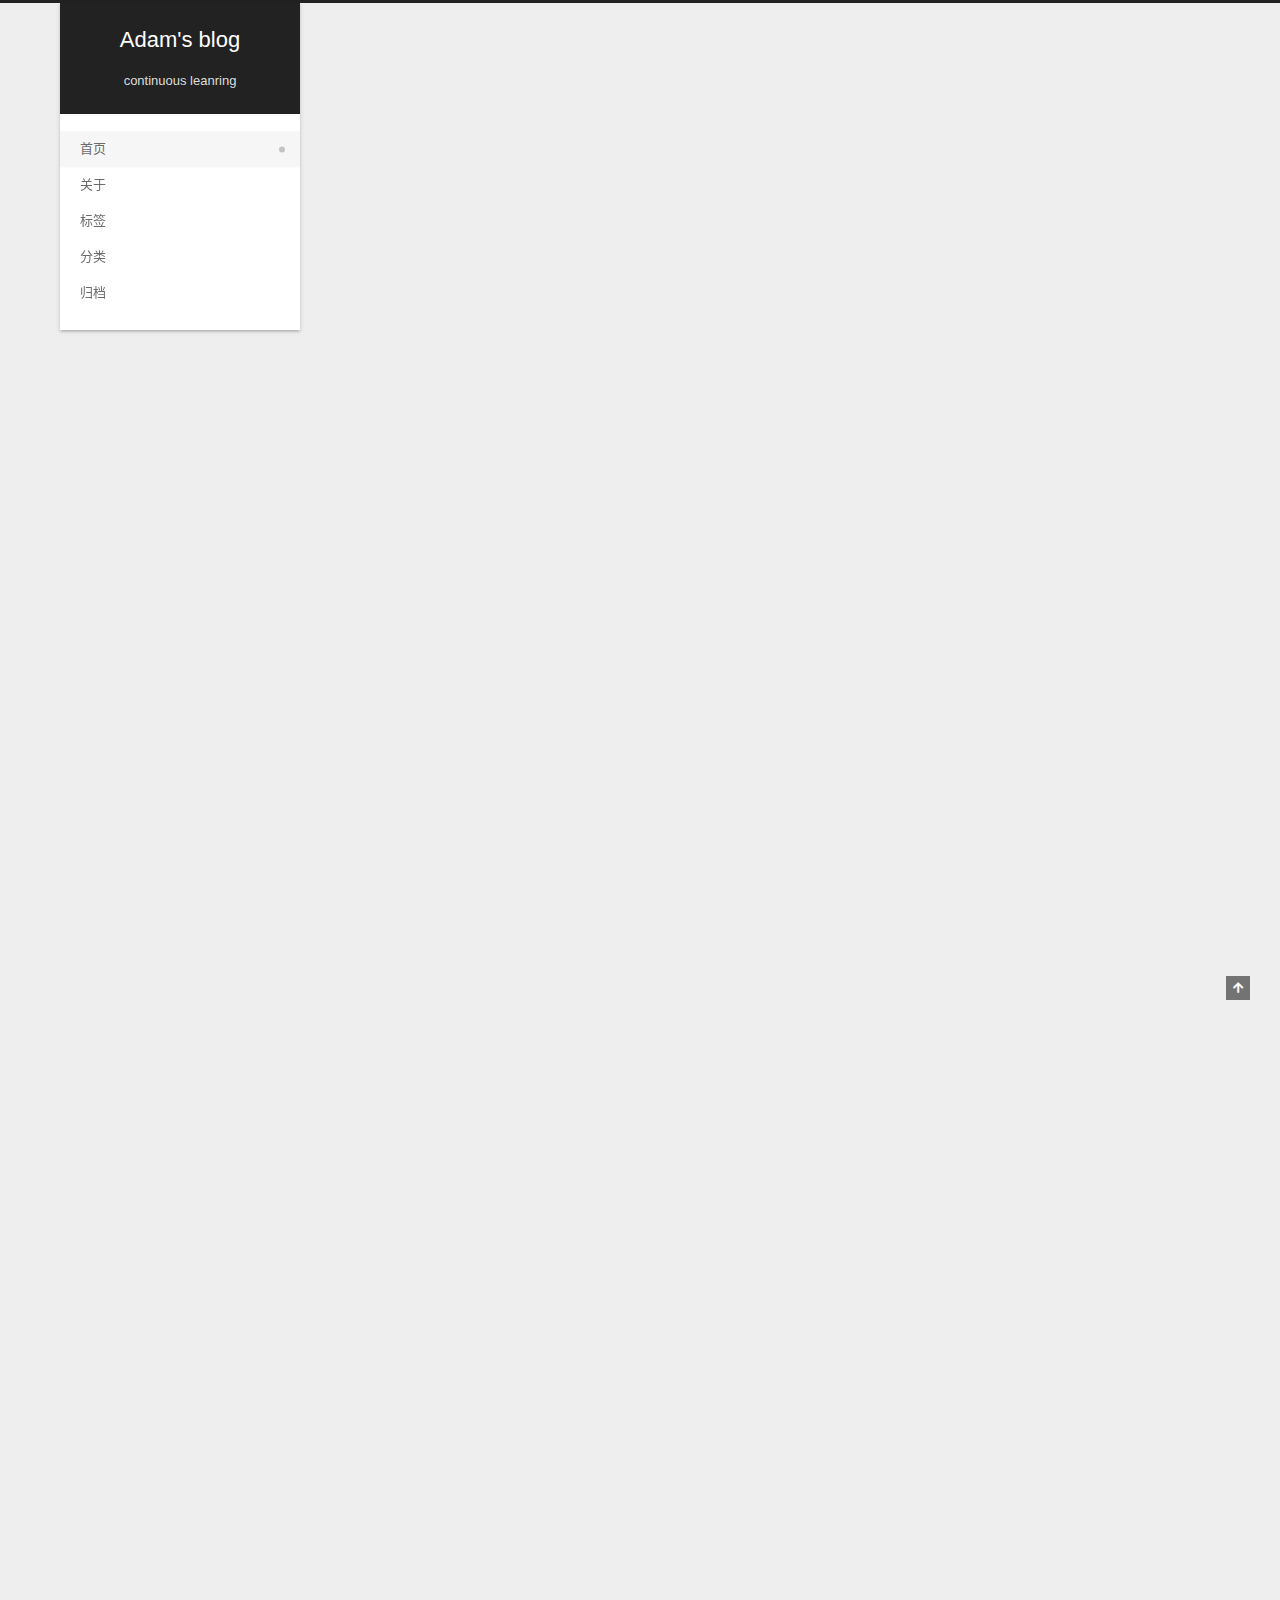
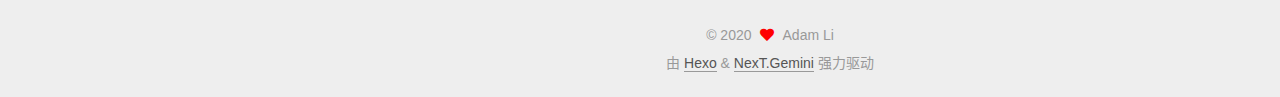
==== commit 7f031b36: "Site updated: 2020-12-28 01:16:05" ====
--- a/index.html
+++ b/index.html
@@ -1,254 +1,272 @@
 <!DOCTYPE html>
-<html>
+<html lang="zh-CN">
 <head>
-  <meta charset="utf-8">
-  
-  <meta name="renderer" content="webkit">
-  <meta http-equiv="X-UA-Compatible" content="IE=edge" >
-  <link rel="dns-prefetch" href="http://example.com">
-  <title>Hexo</title>
-  <meta name="viewport" content="width=device-width, initial-scale=1, maximum-scale=1">
+  <meta charset="UTF-8">
+<meta name="viewport" content="width=device-width, initial-scale=1, maximum-scale=2">
+<meta name="theme-color" content="#222">
+<meta name="generator" content="Hexo 5.2.0">
+  <link rel="apple-touch-icon" sizes="180x180" href="/images/apple-touch-icon-next.png">
+  <link rel="icon" type="image/png" sizes="32x32" href="/images/favicon-32x32-next.png">
+  <link rel="icon" type="image/png" sizes="16x16" href="/images/favicon-16x16-next.png">
+  <link rel="mask-icon" href="/images/logo.svg" color="#222">
+
+<link rel="stylesheet" href="/css/main.css">
+
+
+<link rel="stylesheet" href="/lib/font-awesome/css/all.min.css">
+
+<script id="hexo-configurations">
+    var NexT = window.NexT || {};
+    var CONFIG = {"hostname":"lzd-1230.github.io","root":"/","scheme":"Gemini","version":"7.8.0","exturl":false,"sidebar":{"position":"left","display":"post","padding":18,"offset":12,"onmobile":false},"copycode":{"enable":false,"show_result":false,"style":null},"back2top":{"enable":true,"sidebar":false,"scrollpercent":false},"bookmark":{"enable":false,"color":"#222","save":"auto"},"fancybox":false,"mediumzoom":false,"lazyload":false,"pangu":false,"comments":{"style":"tabs","active":null,"storage":true,"lazyload":false,"nav":null},"algolia":{"hits":{"per_page":10},"labels":{"input_placeholder":"Search for Posts","hits_empty":"We didn't find any results for the search: ${query}","hits_stats":"${hits} results found in ${time} ms"}},"localsearch":{"enable":false,"trigger":"auto","top_n_per_article":1,"unescape":false,"preload":false},"motion":{"enable":true,"async":false,"transition":{"post_block":"fadeIn","post_header":"slideDownIn","post_body":"slideDownIn","coll_header":"slideLeftIn","sidebar":"slideUpIn"}}};
+  </script>
+
   <meta property="og:type" content="website">
-<meta property="og:title" content="Hexo">
-<meta property="og:url" content="http://example.com/index.html">
-<meta property="og:site_name" content="Hexo">
-<meta property="og:locale" content="en_US">
-<meta property="article:author" content="John Doe">
+<meta property="og:title" content="Adam&#39;s blog">
+<meta property="og:url" content="https://lzd-1230.github.io/index.html">
+<meta property="og:site_name" content="Adam&#39;s blog">
+<meta property="og:locale" content="zh_CN">
+<meta property="article:author" content="Adam Li">
 <meta name="twitter:card" content="summary">
-  
-    <link rel="alternative" href="/atom.xml" title="Hexo" type="application/atom+xml">
-  
-  
-    <link rel="icon" href="/favicon.png">
-  
-  <link rel="stylesheet" type="text/css" href="/./main.0cf68a.css">
-  <style type="text/css">
-  
-    #container.show {
-      background: linear-gradient(200deg,#a0cfe4,#e8c37e);
-    }
+
+<link rel="canonical" href="https://lzd-1230.github.io/">
+
+
+<script id="page-configurations">
+  // https://hexo.io/docs/variables.html
+  CONFIG.page = {
+    sidebar: "",
+    isHome : true,
+    isPost : false,
+    lang   : 'zh-CN'
+  };
+</script>
+
+  <title>Adam's blog</title>
+  
+
+
+
+
+
+
+  <noscript>
+  <style>
+  .use-motion .brand,
+  .use-motion .menu-item,
+  .sidebar-inner,
+  .use-motion .post-block,
+  .use-motion .pagination,
+  .use-motion .comments,
+  .use-motion .post-header,
+  .use-motion .post-body,
+  .use-motion .collection-header { opacity: initial; }
+
+  .use-motion .site-title,
+  .use-motion .site-subtitle {
+    opacity: initial;
+    top: initial;
+  }
+
+  .use-motion .logo-line-before i { left: initial; }
+  .use-motion .logo-line-after i { right: initial; }
   </style>
-  
-
-  
-
-<meta name="generator" content="Hexo 5.2.0"></head>
-
-<body>
-  <div id="container" q-class="show:isCtnShow">
-    <canvas id="anm-canvas" class="anm-canvas"></canvas>
-    <div class="left-col" q-class="show:isShow">
-      
-<div class="overlay" style="background: #4d4d4d"></div>
-<div class="intrude-less">
-	<header id="header" class="inner">
-		<a href="/" class="profilepic">
-			<img src="" class="js-avatar">
-		</a>
-		<hgroup>
-		  <h1 class="header-author"><a href="/"></a></h1>
-		</hgroup>
-		
-
-		<nav class="header-menu">
-			<ul>
-			
-				<li><a href="/">主页</a></li>
-	        
-				<li><a href="/tags/%E9%9A%8F%E7%AC%94/">随笔</a></li>
-	        
-			</ul>
-		</nav>
-		<nav class="header-smart-menu">
-    		
-    			
-    			<a q-on="click: openSlider(e, 'innerArchive')" href="javascript:void(0)">所有文章</a>
-    			
+</noscript>
+
+</head>
+
+<body itemscope itemtype="http://schema.org/WebPage">
+  <div class="container use-motion">
+    <div class="headband"></div>
+
+    <header class="header" itemscope itemtype="http://schema.org/WPHeader">
+      <div class="header-inner"><div class="site-brand-container">
+  <div class="site-nav-toggle">
+    <div class="toggle" aria-label="切换导航栏">
+      <span class="toggle-line toggle-line-first"></span>
+      <span class="toggle-line toggle-line-middle"></span>
+      <span class="toggle-line toggle-line-last"></span>
+    </div>
+  </div>
+
+  <div class="site-meta">
+
+    <a href="/" class="brand" rel="start">
+      <span class="logo-line-before"><i></i></span>
+      <h1 class="site-title">Adam's blog</h1>
+      <span class="logo-line-after"><i></i></span>
+    </a>
+      <p class="site-subtitle" itemprop="description">continuous leanring</p>
+  </div>
+
+  <div class="site-nav-right">
+    <div class="toggle popup-trigger">
+    </div>
+  </div>
+</div>
+
+
+
+
+<nav class="site-nav">
+  <ul id="menu" class="main-menu menu">
+        <li class="menu-item menu-item-home">
+
+    <a href="/" rel="section"><i class="home fa-fw"></i>首页</a>
+
+  </li>
+        <li class="menu-item menu-item-about">
+
+    <a href="/about/" rel="section"><i class="user fa-fw"></i>关于</a>
+
+  </li>
+        <li class="menu-item menu-item-tags">
+
+    <a href="/tags/" rel="section"><i class="tags fa-fw"></i>标签</a>
+
+  </li>
+        <li class="menu-item menu-item-categories">
+
+    <a href="/categories/" rel="section"><i class="-th fa-fw"></i>分类</a>
+
+  </li>
+        <li class="menu-item menu-item-archives">
+
+    <a href="/archives/" rel="section"><i class="-archive fa-fw"></i>归档</a>
+
+  </li>
+  </ul>
+</nav>
+
+
+
+
+</div>
+    </header>
+
+    
+  <div class="back-to-top">
+    <i class="fa fa-arrow-up"></i>
+    <span>0%</span>
+  </div>
+
+
+    <main class="main">
+      <div class="main-inner">
+        <div class="content-wrap">
+          
+
+          <div class="content index posts-expand">
             
-    			
-    			<a q-on="click: openSlider(e, 'friends')" href="javascript:void(0)">友链</a>
-    			
-            
-    			
-    			<a q-on="click: openSlider(e, 'aboutme')" href="javascript:void(0)">关于我</a>
-    			
-            
-		</nav>
-		<nav class="header-nav">
-			<div class="social">
-				
-					<a class="github" target="_blank" href="#" title="github"><i class="icon-github"></i></a>
-		        
-					<a class="weibo" target="_blank" href="#" title="weibo"><i class="icon-weibo"></i></a>
-		        
-					<a class="rss" target="_blank" href="#" title="rss"><i class="icon-rss"></i></a>
-		        
-					<a class="zhihu" target="_blank" href="#" title="zhihu"><i class="icon-zhihu"></i></a>
-		        
-			</div>
-		</nav>
-	</header>		
-</div>
-
-    </div>
-    <div class="mid-col" q-class="show:isShow,hide:isShow|isFalse">
-      
-<nav id="mobile-nav">
-  	<div class="overlay js-overlay" style="background: #4d4d4d"></div>
-	<div class="btnctn js-mobile-btnctn">
-  		<div class="slider-trigger list" q-on="click: openSlider(e)"><i class="icon icon-sort"></i></div>
-	</div>
-	<div class="intrude-less">
-		<header id="header" class="inner">
-			<div class="profilepic">
-				<img src="" class="js-avatar">
-			</div>
-			<hgroup>
-			  <h1 class="header-author js-header-author"></h1>
-			</hgroup>
-			
-			
-			
-				
-			
-				
-			
-			
-			
-			<nav class="header-nav">
-				<div class="social">
-					
-						<a class="github" target="_blank" href="#" title="github"><i class="icon-github"></i></a>
-			        
-						<a class="weibo" target="_blank" href="#" title="weibo"><i class="icon-weibo"></i></a>
-			        
-						<a class="rss" target="_blank" href="#" title="rss"><i class="icon-rss"></i></a>
-			        
-						<a class="zhihu" target="_blank" href="#" title="zhihu"><i class="icon-zhihu"></i></a>
-			        
-				</div>
-			</nav>
-
-			<nav class="header-menu js-header-menu">
-				<ul style="width: 50%">
-				
-				
-					<li style="width: 50%"><a href="/">主页</a></li>
-		        
-					<li style="width: 50%"><a href="/tags/%E9%9A%8F%E7%AC%94/">随笔</a></li>
-		        
-				</ul>
-			</nav>
-		</header>				
-	</div>
-	<div class="mobile-mask" style="display:none" q-show="isShow"></div>
-</nav>
-
-      <div id="wrapper" class="body-wrap">
-        <div class="menu-l">
-          <div class="canvas-wrap">
-            <canvas data-colors="#eaeaea" data-sectionHeight="100" data-contentId="js-content" id="myCanvas1" class="anm-canvas"></canvas>
-          </div>
-          <div id="js-content" class="content-ll">
-            
-  
-    <article id="post-我的第一篇blog" class="article article-type-post  article-index" itemscope itemprop="blogPost">
-  <div class="article-inner">
-    
-      <header class="article-header">
-        
-  
-    <h1 itemprop="name">
-      <a class="article-title" href="/2020/12/05/%E6%88%91%E7%9A%84%E7%AC%AC%E4%B8%80%E7%AF%87blog/">我的第一篇blog</a>
-    </h1>
-  
-
-        
-        <a href="/2020/12/05/%E6%88%91%E7%9A%84%E7%AC%AC%E4%B8%80%E7%AF%87blog/" class="archive-article-date">
-  	<time datetime="2020-12-05T15:16:43.000Z" itemprop="datePublished"><i class="icon-calendar icon"></i>2020-12-05</time>
-</a>
-        
+      
+  
+  
+  <article itemscope itemtype="http://schema.org/Article" class="post-block" lang="zh-CN">
+    <link itemprop="mainEntityOfPage" href="https://lzd-1230.github.io/2020/12/05/%E6%88%91%E7%9A%84%E7%AC%AC%E4%B8%80%E7%AF%87blog/">
+
+    <span hidden itemprop="author" itemscope itemtype="http://schema.org/Person">
+      <meta itemprop="image" content="/images/avatar.gif">
+      <meta itemprop="name" content="Adam Li">
+      <meta itemprop="description" content="">
+    </span>
+
+    <span hidden itemprop="publisher" itemscope itemtype="http://schema.org/Organization">
+      <meta itemprop="name" content="Adam's blog">
+    </span>
+      <header class="post-header">
+        <h2 class="post-title" itemprop="name headline">
+          
+            <a href="/2020/12/05/%E6%88%91%E7%9A%84%E7%AC%AC%E4%B8%80%E7%AF%87blog/" class="post-title-link" itemprop="url">我的第一篇blog</a>
+        </h2>
+
+        <div class="post-meta">
+            <span class="post-meta-item">
+              <span class="post-meta-item-icon">
+                <i class="far fa-calendar"></i>
+              </span>
+              <span class="post-meta-item-text">发表于</span>
+
+              <time title="创建时间：2020-12-05 23:16:43" itemprop="dateCreated datePublished" datetime="2020-12-05T23:16:43+08:00">2020-12-05</time>
+            </span>
+              <span class="post-meta-item">
+                <span class="post-meta-item-icon">
+                  <i class="far fa-calendar-check"></i>
+                </span>
+                <span class="post-meta-item-text">更新于</span>
+                <time title="修改时间：2020-12-27 20:18:30" itemprop="dateModified" datetime="2020-12-27T20:18:30+08:00">2020-12-27</time>
+              </span>
+
+          
+
+        </div>
       </header>
-    
-    <div class="article-entry" itemprop="articleBody">
-      
-        <h1 id="第一次使用hexo搭建博客"><a href="#第一次使用hexo搭建博客" class="headerlink" title="第一次使用hexo搭建博客"></a>第一次使用hexo搭建博客</h1><p> 好像git的用户名没有和github一致，推上去了但网页打不开</p>
+
+    
+    
+    
+    <div class="post-body" itemprop="articleBody">
+
+      
+          <h1 id="第一次使用hexo搭建博客"><a href="#第一次使用hexo搭建博客" class="headerlink" title="第一次使用hexo搭建博客"></a>第一次使用hexo搭建博客</h1><p> 好像git的用户名没有和github一致，推上去了但网页打不开</p>
 <h1 id="插入图片"><a href="#插入图片" class="headerlink" title="插入图片"></a>插入图片</h1><p><img src="https://gitee.com/lzd-1230/img-host/raw/master/image/20201227200428.png"></p>
 <p>不知道为什么图片加载失败</p>
 
       
-
-      
     </div>
-    <div class="article-info article-info-index">
-      
-      
-	<div class="article-tag tagcloud">
-		<i class="icon-price-tags icon"></i>
-		<ul class="article-tag-list">
-			 
-        		<li class="article-tag-list-item">
-        			<a href="javascript:void(0)" class="js-tag article-tag-list-link color5">搭建博客</a>
-        		</li>
-      		
-		</ul>
-	</div>
-
-      
-
-      
-        <p class="article-more-link">
-          <a class="article-more-a" href="/2020/12/05/%E6%88%91%E7%9A%84%E7%AC%AC%E4%B8%80%E7%AF%87blog/">展开全文 >></a>
-        </p>
-      
-
-      
-      <div class="clearfix"></div>
-    </div>
-  </div>
-</article>
-
-<aside class="wrap-side-operation">
-    <div class="mod-side-operation">
-        
-        <div class="jump-container" id="js-jump-container" style="display:none;">
-            <a href="javascript:void(0)" class="mod-side-operation__jump-to-top">
-                <i class="icon-font icon-back"></i>
-            </a>
-            <div id="js-jump-plan-container" class="jump-plan-container" style="top: -11px;">
-                <i class="icon-font icon-plane jump-plane"></i>
-            </div>
+
+    
+    
+    
+      <footer class="post-footer">
+        <div class="post-eof"></div>
+      </footer>
+  </article>
+  
+  
+  
+
+      
+  
+  
+  <article itemscope itemtype="http://schema.org/Article" class="post-block" lang="zh-CN">
+    <link itemprop="mainEntityOfPage" href="https://lzd-1230.github.io/2020/12/05/hello-world/">
+
+    <span hidden itemprop="author" itemscope itemtype="http://schema.org/Person">
+      <meta itemprop="image" content="/images/avatar.gif">
+      <meta itemprop="name" content="Adam Li">
+      <meta itemprop="description" content="">
+    </span>
+
+    <span hidden itemprop="publisher" itemscope itemtype="http://schema.org/Organization">
+      <meta itemprop="name" content="Adam's blog">
+    </span>
+      <header class="post-header">
+        <h2 class="post-title" itemprop="name headline">
+          
+            <a href="/2020/12/05/hello-world/" class="post-title-link" itemprop="url">Hello World</a>
+        </h2>
+
+        <div class="post-meta">
+            <span class="post-meta-item">
+              <span class="post-meta-item-icon">
+                <i class="far fa-calendar"></i>
+              </span>
+              <span class="post-meta-item-text">发表于</span>
+
+              <time title="创建时间：2020-12-05 23:11:14" itemprop="dateCreated datePublished" datetime="2020-12-05T23:11:14+08:00">2020-12-05</time>
+            </span>
+
+          
+
         </div>
-        
-        
-    </div>
-</aside>
-
-
-
-
-  
-    <article id="post-hello-world" class="article article-type-post  article-index" itemscope itemprop="blogPost">
-  <div class="article-inner">
-    
-      <header class="article-header">
-        
-  
-    <h1 itemprop="name">
-      <a class="article-title" href="/2020/12/05/hello-world/">Hello World</a>
-    </h1>
-  
-
-        
-        <a href="/2020/12/05/hello-world/" class="archive-article-date">
-  	<time datetime="2020-12-05T15:11:14.212Z" itemprop="datePublished"><i class="icon-calendar icon"></i>2020-12-05</time>
-</a>
-        
       </header>
-    
-    <div class="article-entry" itemprop="articleBody">
-      
-        <p>Welcome to <a target="_blank" rel="noopener" href="https://hexo.io/">Hexo</a>! This is your very first post. Check <a target="_blank" rel="noopener" href="https://hexo.io/docs/">documentation</a> for more info. If you get any problems when using Hexo, you can find the answer in <a target="_blank" rel="noopener" href="https://hexo.io/docs/troubleshooting.html">troubleshooting</a> or you can ask me on <a target="_blank" rel="noopener" href="https://github.com/hexojs/hexo/issues">GitHub</a>.</p>
+
+    
+    
+    
+    <div class="post-body" itemprop="articleBody">
+
+      
+          <p>Welcome to <a target="_blank" rel="noopener" href="https://hexo.io/">Hexo</a>! This is your very first post. Check <a target="_blank" rel="noopener" href="https://hexo.io/docs/">documentation</a> for more info. If you get any problems when using Hexo, you can find the answer in <a target="_blank" rel="noopener" href="https://hexo.io/docs/troubleshooting.html">troubleshooting</a> or you can ask me on <a target="_blank" rel="noopener" href="https://github.com/hexojs/hexo/issues">GitHub</a>.</p>
 <h2 id="Quick-Start"><a href="#Quick-Start" class="headerlink" title="Quick Start"></a>Quick Start</h2><h3 id="Create-a-new-post"><a href="#Create-a-new-post" class="headerlink" title="Create a new post"></a>Create a new post</h3><figure class="highlight bash"><table><tr><td class="gutter"><pre><span class="line">1</span><br></pre></td><td class="code"><pre><span class="line">$ hexo new <span class="string">&quot;My New Post&quot;</span></span><br></pre></td></tr></table></figure>
 
 <p>More info: <a target="_blank" rel="noopener" href="https://hexo.io/docs/writing.html">Writing</a></p>
@@ -263,296 +281,176 @@
 <p>More info: <a target="_blank" rel="noopener" href="https://hexo.io/docs/one-command-deployment.html">Deployment</a></p>
 
       
-
-      
     </div>
-    <div class="article-info article-info-index">
-      
-      
-      
-
-      
-        <p class="article-more-link">
-          <a class="article-more-a" href="/2020/12/05/hello-world/">展开全文 >></a>
-        </p>
-      
-
-      
-      <div class="clearfix"></div>
+
+    
+    
+    
+      <footer class="post-footer">
+        <div class="post-eof"></div>
+      </footer>
+  </article>
+  
+  
+  
+
+
+  
+
+
+
+          </div>
+          
+
+<script>
+  window.addEventListener('tabs:register', () => {
+    let { activeClass } = CONFIG.comments;
+    if (CONFIG.comments.storage) {
+      activeClass = localStorage.getItem('comments_active') || activeClass;
+    }
+    if (activeClass) {
+      let activeTab = document.querySelector(`a[href="#comment-${activeClass}"]`);
+      if (activeTab) {
+        activeTab.click();
+      }
+    }
+  });
+  if (CONFIG.comments.storage) {
+    window.addEventListener('tabs:click', event => {
+      if (!event.target.matches('.tabs-comment .tab-content .tab-pane')) return;
+      let commentClass = event.target.classList[1];
+      localStorage.setItem('comments_active', commentClass);
+    });
+  }
+</script>
+
+        </div>
+          
+  
+  <div class="toggle sidebar-toggle">
+    <span class="toggle-line toggle-line-first"></span>
+    <span class="toggle-line toggle-line-middle"></span>
+    <span class="toggle-line toggle-line-last"></span>
+  </div>
+
+  <aside class="sidebar">
+    <div class="sidebar-inner">
+
+      <ul class="sidebar-nav motion-element">
+        <li class="sidebar-nav-toc">
+          文章目录
+        </li>
+        <li class="sidebar-nav-overview">
+          站点概览
+        </li>
+      </ul>
+
+      <!--noindex-->
+      <div class="post-toc-wrap sidebar-panel">
+      </div>
+      <!--/noindex-->
+
+      <div class="site-overview-wrap sidebar-panel">
+        <div class="site-author motion-element" itemprop="author" itemscope itemtype="http://schema.org/Person">
+  <p class="site-author-name" itemprop="name">Adam Li</p>
+  <div class="site-description" itemprop="description"></div>
+</div>
+<div class="site-state-wrap motion-element">
+  <nav class="site-state">
+      <div class="site-state-item site-state-posts">
+          <a href="/archives/">
+        
+          <span class="site-state-item-count">2</span>
+          <span class="site-state-item-name">日志</span>
+        </a>
+      </div>
+      <div class="site-state-item site-state-tags">
+        <span class="site-state-item-count">1</span>
+        <span class="site-state-item-name">标签</span>
+      </div>
+  </nav>
+</div>
+
+
+
+      </div>
+
     </div>
-  </div>
-</article>
-
-<aside class="wrap-side-operation">
-    <div class="mod-side-operation">
+  </aside>
+  <div id="sidebar-dimmer"></div>
+
+
+      </div>
+    </main>
+
+    <footer class="footer">
+      <div class="footer-inner">
         
-        <div class="jump-container" id="js-jump-container" style="display:none;">
-            <a href="javascript:void(0)" class="mod-side-operation__jump-to-top">
-                <i class="icon-font icon-back"></i>
-            </a>
-            <div id="js-jump-plan-container" class="jump-plan-container" style="top: -11px;">
-                <i class="icon-font icon-plane jump-plane"></i>
-            </div>
-        </div>
+
         
+
+<div class="copyright">
+  
+  &copy; 
+  <span itemprop="copyrightYear">2020</span>
+  <span class="with-love">
+    <i class="fa fa-heart"></i>
+  </span>
+  <span class="author" itemprop="copyrightHolder">Adam Li</span>
+</div>
+  <div class="powered-by">由 <a href="https://hexo.io/" class="theme-link" rel="noopener" target="_blank">Hexo</a> & <a href="https://theme-next.org/" class="theme-link" rel="noopener" target="_blank">NexT.Gemini</a> 强力驱动
+  </div>
+
         
-    </div>
-</aside>
-
-
-
-
-  
-  
-
-
-          </div>
-        </div>
-      </div>
-      <footer id="footer">
-  <div class="outer">
-    <div id="footer-info">
-    	<div class="footer-left">
-    		&copy; 2020 John Doe
-    	</div>
-      	<div class="footer-right">
-      		<a href="http://hexo.io/" target="_blank">Hexo</a>  Theme <a href="https://github.com/litten/hexo-theme-yilia" target="_blank">Yilia</a> by Litten
-      	</div>
-    </div>
-  </div>
-</footer>
-    </div>
-    <script>
-	var yiliaConfig = {
-		mathjax: false,
-		isHome: true,
-		isPost: false,
-		isArchive: false,
-		isTag: false,
-		isCategory: false,
-		open_in_new: false,
-		toc_hide_index: true,
-		root: "/",
-		innerArchive: true,
-		showTags: false
-	}
-</script>
-
-<script>!function(t){function n(e){if(r[e])return r[e].exports;var i=r[e]={exports:{},id:e,loaded:!1};return t[e].call(i.exports,i,i.exports,n),i.loaded=!0,i.exports}var r={};n.m=t,n.c=r,n.p="./",n(0)}([function(t,n,r){r(195),t.exports=r(191)},function(t,n,r){var e=r(3),i=r(52),o=r(27),u=r(28),c=r(53),f="prototype",a=function(t,n,r){var s,l,h,v,p=t&a.F,d=t&a.G,y=t&a.S,g=t&a.P,b=t&a.B,m=d?e:y?e[n]||(e[n]={}):(e[n]||{})[f],x=d?i:i[n]||(i[n]={}),w=x[f]||(x[f]={});d&&(r=n);for(s in r)l=!p&&m&&void 0!==m[s],h=(l?m:r)[s],v=b&&l?c(h,e):g&&"function"==typeof h?c(Function.call,h):h,m&&u(m,s,h,t&a.U),x[s]!=h&&o(x,s,v),g&&w[s]!=h&&(w[s]=h)};e.core=i,a.F=1,a.G=2,a.S=4,a.P=8,a.B=16,a.W=32,a.U=64,a.R=128,t.exports=a},function(t,n,r){var e=r(6);t.exports=function(t){if(!e(t))throw TypeError(t+" is not an object!");return t}},function(t,n){var r=t.exports="undefined"!=typeof window&&window.Math==Math?window:"undefined"!=typeof self&&self.Math==Math?self:Function("return this")();"number"==typeof __g&&(__g=r)},function(t,n){t.exports=function(t){try{return!!t()}catch(t){return!0}}},function(t,n){var r=t.exports="undefined"!=typeof window&&window.Math==Math?window:"undefined"!=typeof self&&self.Math==Math?self:Function("return this")();"number"==typeof __g&&(__g=r)},function(t,n){t.exports=function(t){return"object"==typeof t?null!==t:"function"==typeof t}},function(t,n,r){var e=r(126)("wks"),i=r(76),o=r(3).Symbol,u="function"==typeof o;(t.exports=function(t){return e[t]||(e[t]=u&&o[t]||(u?o:i)("Symbol."+t))}).store=e},function(t,n){var r={}.hasOwnProperty;t.exports=function(t,n){return r.call(t,n)}},function(t,n,r){var e=r(94),i=r(33);t.exports=function(t){return e(i(t))}},function(t,n,r){t.exports=!r(4)(function(){return 7!=Object.defineProperty({},"a",{get:function(){return 7}}).a})},function(t,n,r){var e=r(2),i=r(167),o=r(50),u=Object.defineProperty;n.f=r(10)?Object.defineProperty:function(t,n,r){if(e(t),n=o(n,!0),e(r),i)try{return u(t,n,r)}catch(t){}if("get"in r||"set"in r)throw TypeError("Accessors not supported!");return"value"in r&&(t[n]=r.value),t}},function(t,n,r){t.exports=!r(18)(function(){return 7!=Object.defineProperty({},"a",{get:function(){return 7}}).a})},function(t,n,r){var e=r(14),i=r(22);t.exports=r(12)?function(t,n,r){return e.f(t,n,i(1,r))}:function(t,n,r){return t[n]=r,t}},function(t,n,r){var e=r(20),i=r(58),o=r(42),u=Object.defineProperty;n.f=r(12)?Object.defineProperty:function(t,n,r){if(e(t),n=o(n,!0),e(r),i)try{return u(t,n,r)}catch(t){}if("get"in r||"set"in r)throw TypeError("Accessors not supported!");return"value"in r&&(t[n]=r.value),t}},function(t,n,r){var e=r(40)("wks"),i=r(23),o=r(5).Symbol,u="function"==typeof o;(t.exports=function(t){return e[t]||(e[t]=u&&o[t]||(u?o:i)("Symbol."+t))}).store=e},function(t,n,r){var e=r(67),i=Math.min;t.exports=function(t){return t>0?i(e(t),9007199254740991):0}},function(t,n,r){var e=r(46);t.exports=function(t){return Object(e(t))}},function(t,n){t.exports=function(t){try{return!!t()}catch(t){return!0}}},function(t,n,r){var e=r(63),i=r(34);t.exports=Object.keys||function(t){return e(t,i)}},function(t,n,r){var e=r(21);t.exports=function(t){if(!e(t))throw TypeError(t+" is not an object!");return t}},function(t,n){t.exports=function(t){return"object"==typeof t?null!==t:"function"==typeof t}},function(t,n){t.exports=function(t,n){return{enumerable:!(1&t),configurable:!(2&t),writable:!(4&t),value:n}}},function(t,n){var r=0,e=Math.random();t.exports=function(t){return"Symbol(".concat(void 0===t?"":t,")_",(++r+e).toString(36))}},function(t,n){var r={}.hasOwnProperty;t.exports=function(t,n){return r.call(t,n)}},function(t,n){var r=t.exports={version:"2.4.0"};"number"==typeof __e&&(__e=r)},function(t,n){t.exports=function(t){if("function"!=typeof t)throw TypeError(t+" is not a function!");return t}},function(t,n,r){var e=r(11),i=r(66);t.exports=r(10)?function(t,n,r){return e.f(t,n,i(1,r))}:function(t,n,r){return t[n]=r,t}},function(t,n,r){var e=r(3),i=r(27),o=r(24),u=r(76)("src"),c="toString",f=Function[c],a=(""+f).split(c);r(52).inspectSource=function(t){return f.call(t)},(t.exports=function(t,n,r,c){var f="function"==typeof r;f&&(o(r,"name")||i(r,"name",n)),t[n]!==r&&(f&&(o(r,u)||i(r,u,t[n]?""+t[n]:a.join(String(n)))),t===e?t[n]=r:c?t[n]?t[n]=r:i(t,n,r):(delete t[n],i(t,n,r)))})(Function.prototype,c,function(){return"function"==typeof this&&this[u]||f.call(this)})},function(t,n,r){var e=r(1),i=r(4),o=r(46),u=function(t,n,r,e){var i=String(o(t)),u="<"+n;return""!==r&&(u+=" "+r+'="'+String(e).replace(/"/g,"&quot;")+'"'),u+">"+i+"</"+n+">"};t.exports=function(t,n){var r={};r[t]=n(u),e(e.P+e.F*i(function(){var n=""[t]('"');return n!==n.toLowerCase()||n.split('"').length>3}),"String",r)}},function(t,n,r){var e=r(115),i=r(46);t.exports=function(t){return e(i(t))}},function(t,n,r){var e=r(116),i=r(66),o=r(30),u=r(50),c=r(24),f=r(167),a=Object.getOwnPropertyDescriptor;n.f=r(10)?a:function(t,n){if(t=o(t),n=u(n,!0),f)try{return a(t,n)}catch(t){}if(c(t,n))return i(!e.f.call(t,n),t[n])}},function(t,n,r){var e=r(24),i=r(17),o=r(145)("IE_PROTO"),u=Object.prototype;t.exports=Object.getPrototypeOf||function(t){return t=i(t),e(t,o)?t[o]:"function"==typeof t.constructor&&t instanceof t.constructor?t.constructor.prototype:t instanceof Object?u:null}},function(t,n){t.exports=function(t){if(void 0==t)throw TypeError("Can't call method on  "+t);return t}},function(t,n){t.exports="constructor,hasOwnProperty,isPrototypeOf,propertyIsEnumerable,toLocaleString,toString,valueOf".split(",")},function(t,n){t.exports={}},function(t,n){t.exports=!0},function(t,n){n.f={}.propertyIsEnumerable},function(t,n,r){var e=r(14).f,i=r(8),o=r(15)("toStringTag");t.exports=function(t,n,r){t&&!i(t=r?t:t.prototype,o)&&e(t,o,{configurable:!0,value:n})}},function(t,n,r){var e=r(40)("keys"),i=r(23);t.exports=function(t){return e[t]||(e[t]=i(t))}},function(t,n,r){var e=r(5),i="__core-js_shared__",o=e[i]||(e[i]={});t.exports=function(t){return o[t]||(o[t]={})}},function(t,n){var r=Math.ceil,e=Math.floor;t.exports=function(t){return isNaN(t=+t)?0:(t>0?e:r)(t)}},function(t,n,r){var e=r(21);t.exports=function(t,n){if(!e(t))return t;var r,i;if(n&&"function"==typeof(r=t.toString)&&!e(i=r.call(t)))return i;if("function"==typeof(r=t.valueOf)&&!e(i=r.call(t)))return i;if(!n&&"function"==typeof(r=t.toString)&&!e(i=r.call(t)))return i;throw TypeError("Can't convert object to primitive value")}},function(t,n,r){var e=r(5),i=r(25),o=r(36),u=r(44),c=r(14).f;t.exports=function(t){var n=i.Symbol||(i.Symbol=o?{}:e.Symbol||{});"_"==t.charAt(0)||t in n||c(n,t,{value:u.f(t)})}},function(t,n,r){n.f=r(15)},function(t,n){var r={}.toString;t.exports=function(t){return r.call(t).slice(8,-1)}},function(t,n){t.exports=function(t){if(void 0==t)throw TypeError("Can't call method on  "+t);return t}},function(t,n,r){var e=r(4);t.exports=function(t,n){return!!t&&e(function(){n?t.call(null,function(){},1):t.call(null)})}},function(t,n,r){var e=r(53),i=r(115),o=r(17),u=r(16),c=r(203);t.exports=function(t,n){var r=1==t,f=2==t,a=3==t,s=4==t,l=6==t,h=5==t||l,v=n||c;return function(n,c,p){for(var d,y,g=o(n),b=i(g),m=e(c,p,3),x=u(b.length),w=0,S=r?v(n,x):f?v(n,0):void 0;x>w;w++)if((h||w in b)&&(d=b[w],y=m(d,w,g),t))if(r)S[w]=y;else if(y)switch(t){case 3:return!0;case 5:return d;case 6:return w;case 2:S.push(d)}else if(s)return!1;return l?-1:a||s?s:S}}},function(t,n,r){var e=r(1),i=r(52),o=r(4);t.exports=function(t,n){var r=(i.Object||{})[t]||Object[t],u={};u[t]=n(r),e(e.S+e.F*o(function(){r(1)}),"Object",u)}},function(t,n,r){var e=r(6);t.exports=function(t,n){if(!e(t))return t;var r,i;if(n&&"function"==typeof(r=t.toString)&&!e(i=r.call(t)))return i;if("function"==typeof(r=t.valueOf)&&!e(i=r.call(t)))return i;if(!n&&"function"==typeof(r=t.toString)&&!e(i=r.call(t)))return i;throw TypeError("Can't convert object to primitive value")}},function(t,n,r){var e=r(5),i=r(25),o=r(91),u=r(13),c="prototype",f=function(t,n,r){var a,s,l,h=t&f.F,v=t&f.G,p=t&f.S,d=t&f.P,y=t&f.B,g=t&f.W,b=v?i:i[n]||(i[n]={}),m=b[c],x=v?e:p?e[n]:(e[n]||{})[c];v&&(r=n);for(a in r)(s=!h&&x&&void 0!==x[a])&&a in b||(l=s?x[a]:r[a],b[a]=v&&"function"!=typeof x[a]?r[a]:y&&s?o(l,e):g&&x[a]==l?function(t){var n=function(n,r,e){if(this instanceof t){switch(arguments.length){case 0:return new t;case 1:return new t(n);case 2:return new t(n,r)}return new t(n,r,e)}return t.apply(this,arguments)};return n[c]=t[c],n}(l):d&&"function"==typeof l?o(Function.call,l):l,d&&((b.virtual||(b.virtual={}))[a]=l,t&f.R&&m&&!m[a]&&u(m,a,l)))};f.F=1,f.G=2,f.S=4,f.P=8,f.B=16,f.W=32,f.U=64,f.R=128,t.exports=f},function(t,n){var r=t.exports={version:"2.4.0"};"number"==typeof __e&&(__e=r)},function(t,n,r){var e=r(26);t.exports=function(t,n,r){if(e(t),void 0===n)return t;switch(r){case 1:return function(r){return t.call(n,r)};case 2:return function(r,e){return t.call(n,r,e)};case 3:return function(r,e,i){return t.call(n,r,e,i)}}return function(){return t.apply(n,arguments)}}},function(t,n,r){var e=r(183),i=r(1),o=r(126)("metadata"),u=o.store||(o.store=new(r(186))),c=function(t,n,r){var i=u.get(t);if(!i){if(!r)return;u.set(t,i=new e)}var o=i.get(n);if(!o){if(!r)return;i.set(n,o=new e)}return o},f=function(t,n,r){var e=c(n,r,!1);return void 0!==e&&e.has(t)},a=function(t,n,r){var e=c(n,r,!1);return void 0===e?void 0:e.get(t)},s=function(t,n,r,e){c(r,e,!0).set(t,n)},l=function(t,n){var r=c(t,n,!1),e=[];return r&&r.forEach(function(t,n){e.push(n)}),e},h=function(t){return void 0===t||"symbol"==typeof t?t:String(t)},v=function(t){i(i.S,"Reflect",t)};t.exports={store:u,map:c,has:f,get:a,set:s,keys:l,key:h,exp:v}},function(t,n,r){"use strict";if(r(10)){var e=r(69),i=r(3),o=r(4),u=r(1),c=r(127),f=r(152),a=r(53),s=r(68),l=r(66),h=r(27),v=r(73),p=r(67),d=r(16),y=r(75),g=r(50),b=r(24),m=r(180),x=r(114),w=r(6),S=r(17),_=r(137),O=r(70),E=r(32),P=r(71).f,j=r(154),F=r(76),M=r(7),A=r(48),N=r(117),T=r(146),I=r(155),k=r(80),L=r(123),R=r(74),C=r(130),D=r(160),U=r(11),W=r(31),G=U.f,B=W.f,V=i.RangeError,z=i.TypeError,q=i.Uint8Array,K="ArrayBuffer",J="Shared"+K,Y="BYTES_PER_ELEMENT",H="prototype",$=Array[H],X=f.ArrayBuffer,Q=f.DataView,Z=A(0),tt=A(2),nt=A(3),rt=A(4),et=A(5),it=A(6),ot=N(!0),ut=N(!1),ct=I.values,ft=I.keys,at=I.entries,st=$.lastIndexOf,lt=$.reduce,ht=$.reduceRight,vt=$.join,pt=$.sort,dt=$.slice,yt=$.toString,gt=$.toLocaleString,bt=M("iterator"),mt=M("toStringTag"),xt=F("typed_constructor"),wt=F("def_constructor"),St=c.CONSTR,_t=c.TYPED,Ot=c.VIEW,Et="Wrong length!",Pt=A(1,function(t,n){return Tt(T(t,t[wt]),n)}),jt=o(function(){return 1===new q(new Uint16Array([1]).buffer)[0]}),Ft=!!q&&!!q[H].set&&o(function(){new q(1).set({})}),Mt=function(t,n){if(void 0===t)throw z(Et);var r=+t,e=d(t);if(n&&!m(r,e))throw V(Et);return e},At=function(t,n){var r=p(t);if(r<0||r%n)throw V("Wrong offset!");return r},Nt=function(t){if(w(t)&&_t in t)return t;throw z(t+" is not a typed array!")},Tt=function(t,n){if(!(w(t)&&xt in t))throw z("It is not a typed array constructor!");return new t(n)},It=function(t,n){return kt(T(t,t[wt]),n)},kt=function(t,n){for(var r=0,e=n.length,i=Tt(t,e);e>r;)i[r]=n[r++];return i},Lt=function(t,n,r){G(t,n,{get:function(){return this._d[r]}})},Rt=function(t){var n,r,e,i,o,u,c=S(t),f=arguments.length,s=f>1?arguments[1]:void 0,l=void 0!==s,h=j(c);if(void 0!=h&&!_(h)){for(u=h.call(c),e=[],n=0;!(o=u.next()).done;n++)e.push(o.value);c=e}for(l&&f>2&&(s=a(s,arguments[2],2)),n=0,r=d(c.length),i=Tt(this,r);r>n;n++)i[n]=l?s(c[n],n):c[n];return i},Ct=function(){for(var t=0,n=arguments.length,r=Tt(this,n);n>t;)r[t]=arguments[t++];return r},Dt=!!q&&o(function(){gt.call(new q(1))}),Ut=function(){return gt.apply(Dt?dt.call(Nt(this)):Nt(this),arguments)},Wt={copyWithin:function(t,n){return D.call(Nt(this),t,n,arguments.length>2?arguments[2]:void 0)},every:function(t){return rt(Nt(this),t,arguments.length>1?arguments[1]:void 0)},fill:function(t){return C.apply(Nt(this),arguments)},filter:function(t){return It(this,tt(Nt(this),t,arguments.length>1?arguments[1]:void 0))},find:function(t){return et(Nt(this),t,arguments.length>1?arguments[1]:void 0)},findIndex:function(t){return it(Nt(this),t,arguments.length>1?arguments[1]:void 0)},forEach:function(t){Z(Nt(this),t,arguments.length>1?arguments[1]:void 0)},indexOf:function(t){return ut(Nt(this),t,arguments.length>1?arguments[1]:void 0)},includes:function(t){return ot(Nt(this),t,arguments.length>1?arguments[1]:void 0)},join:function(t){return vt.apply(Nt(this),arguments)},lastIndexOf:function(t){return st.apply(Nt(this),arguments)},map:function(t){return Pt(Nt(this),t,arguments.length>1?arguments[1]:void 0)},reduce:function(t){return lt.apply(Nt(this),arguments)},reduceRight:function(t){return ht.apply(Nt(this),arguments)},reverse:function(){for(var t,n=this,r=Nt(n).length,e=Math.floor(r/2),i=0;i<e;)t=n[i],n[i++]=n[--r],n[r]=t;return n},some:function(t){return nt(Nt(this),t,arguments.length>1?arguments[1]:void 0)},sort:function(t){return pt.call(Nt(this),t)},subarray:function(t,n){var r=Nt(this),e=r.length,i=y(t,e);return new(T(r,r[wt]))(r.buffer,r.byteOffset+i*r.BYTES_PER_ELEMENT,d((void 0===n?e:y(n,e))-i))}},Gt=function(t,n){return It(this,dt.call(Nt(this),t,n))},Bt=function(t){Nt(this);var n=At(arguments[1],1),r=this.length,e=S(t),i=d(e.length),o=0;if(i+n>r)throw V(Et);for(;o<i;)this[n+o]=e[o++]},Vt={entries:function(){return at.call(Nt(this))},keys:function(){return ft.call(Nt(this))},values:function(){return ct.call(Nt(this))}},zt=function(t,n){return w(t)&&t[_t]&&"symbol"!=typeof n&&n in t&&String(+n)==String(n)},qt=function(t,n){return zt(t,n=g(n,!0))?l(2,t[n]):B(t,n)},Kt=function(t,n,r){return!(zt(t,n=g(n,!0))&&w(r)&&b(r,"value"))||b(r,"get")||b(r,"set")||r.configurable||b(r,"writable")&&!r.writable||b(r,"enumerable")&&!r.enumerable?G(t,n,r):(t[n]=r.value,t)};St||(W.f=qt,U.f=Kt),u(u.S+u.F*!St,"Object",{getOwnPropertyDescriptor:qt,defineProperty:Kt}),o(function(){yt.call({})})&&(yt=gt=function(){return vt.call(this)});var Jt=v({},Wt);v(Jt,Vt),h(Jt,bt,Vt.values),v(Jt,{slice:Gt,set:Bt,constructor:function(){},toString:yt,toLocaleString:Ut}),Lt(Jt,"buffer","b"),Lt(Jt,"byteOffset","o"),Lt(Jt,"byteLength","l"),Lt(Jt,"length","e"),G(Jt,mt,{get:function(){return this[_t]}}),t.exports=function(t,n,r,f){f=!!f;var a=t+(f?"Clamped":"")+"Array",l="Uint8Array"!=a,v="get"+t,p="set"+t,y=i[a],g=y||{},b=y&&E(y),m=!y||!c.ABV,S={},_=y&&y[H],j=function(t,r){var e=t._d;return e.v[v](r*n+e.o,jt)},F=function(t,r,e){var i=t._d;f&&(e=(e=Math.round(e))<0?0:e>255?255:255&e),i.v[p](r*n+i.o,e,jt)},M=function(t,n){G(t,n,{get:function(){return j(this,n)},set:function(t){return F(this,n,t)},enumerable:!0})};m?(y=r(function(t,r,e,i){s(t,y,a,"_d");var o,u,c,f,l=0,v=0;if(w(r)){if(!(r instanceof X||(f=x(r))==K||f==J))return _t in r?kt(y,r):Rt.call(y,r);o=r,v=At(e,n);var p=r.byteLength;if(void 0===i){if(p%n)throw V(Et);if((u=p-v)<0)throw V(Et)}else if((u=d(i)*n)+v>p)throw V(Et);c=u/n}else c=Mt(r,!0),u=c*n,o=new X(u);for(h(t,"_d",{b:o,o:v,l:u,e:c,v:new Q(o)});l<c;)M(t,l++)}),_=y[H]=O(Jt),h(_,"constructor",y)):L(function(t){new y(null),new y(t)},!0)||(y=r(function(t,r,e,i){s(t,y,a);var o;return w(r)?r instanceof X||(o=x(r))==K||o==J?void 0!==i?new g(r,At(e,n),i):void 0!==e?new g(r,At(e,n)):new g(r):_t in r?kt(y,r):Rt.call(y,r):new g(Mt(r,l))}),Z(b!==Function.prototype?P(g).concat(P(b)):P(g),function(t){t in y||h(y,t,g[t])}),y[H]=_,e||(_.constructor=y));var A=_[bt],N=!!A&&("values"==A.name||void 0==A.name),T=Vt.values;h(y,xt,!0),h(_,_t,a),h(_,Ot,!0),h(_,wt,y),(f?new y(1)[mt]==a:mt in _)||G(_,mt,{get:function(){return a}}),S[a]=y,u(u.G+u.W+u.F*(y!=g),S),u(u.S,a,{BYTES_PER_ELEMENT:n,from:Rt,of:Ct}),Y in _||h(_,Y,n),u(u.P,a,Wt),R(a),u(u.P+u.F*Ft,a,{set:Bt}),u(u.P+u.F*!N,a,Vt),u(u.P+u.F*(_.toString!=yt),a,{toString:yt}),u(u.P+u.F*o(function(){new y(1).slice()}),a,{slice:Gt}),u(u.P+u.F*(o(function(){return[1,2].toLocaleString()!=new y([1,2]).toLocaleString()})||!o(function(){_.toLocaleString.call([1,2])})),a,{toLocaleString:Ut}),k[a]=N?A:T,e||N||h(_,bt,T)}}else t.exports=function(){}},function(t,n){var r={}.toString;t.exports=function(t){return r.call(t).slice(8,-1)}},function(t,n,r){var e=r(21),i=r(5).document,o=e(i)&&e(i.createElement);t.exports=function(t){return o?i.createElement(t):{}}},function(t,n,r){t.exports=!r(12)&&!r(18)(function(){return 7!=Object.defineProperty(r(57)("div"),"a",{get:function(){return 7}}).a})},function(t,n,r){"use strict";var e=r(36),i=r(51),o=r(64),u=r(13),c=r(8),f=r(35),a=r(96),s=r(38),l=r(103),h=r(15)("iterator"),v=!([].keys&&"next"in[].keys()),p="keys",d="values",y=function(){return this};t.exports=function(t,n,r,g,b,m,x){a(r,n,g);var w,S,_,O=function(t){if(!v&&t in F)return F[t];switch(t){case p:case d:return function(){return new r(this,t)}}return function(){return new r(this,t)}},E=n+" Iterator",P=b==d,j=!1,F=t.prototype,M=F[h]||F["@@iterator"]||b&&F[b],A=M||O(b),N=b?P?O("entries"):A:void 0,T="Array"==n?F.entries||M:M;if(T&&(_=l(T.call(new t)))!==Object.prototype&&(s(_,E,!0),e||c(_,h)||u(_,h,y)),P&&M&&M.name!==d&&(j=!0,A=function(){return M.call(this)}),e&&!x||!v&&!j&&F[h]||u(F,h,A),f[n]=A,f[E]=y,b)if(w={values:P?A:O(d),keys:m?A:O(p),entries:N},x)for(S in w)S in F||o(F,S,w[S]);else i(i.P+i.F*(v||j),n,w);return w}},function(t,n,r){var e=r(20),i=r(100),o=r(34),u=r(39)("IE_PROTO"),c=function(){},f="prototype",a=function(){var t,n=r(57)("iframe"),e=o.length;for(n.style.display="none",r(93).appendChild(n),n.src="javascript:",t=n.contentWindow.document,t.open(),t.write("<script>document.F=Object<\/script>"),t.close(),a=t.F;e--;)delete a[f][o[e]];return a()};t.exports=Object.create||function(t,n){var r;return null!==t?(c[f]=e(t),r=new c,c[f]=null,r[u]=t):r=a(),void 0===n?r:i(r,n)}},function(t,n,r){var e=r(63),i=r(34).concat("length","prototype");n.f=Object.getOwnPropertyNames||function(t){return e(t,i)}},function(t,n){n.f=Object.getOwnPropertySymbols},function(t,n,r){var e=r(8),i=r(9),o=r(90)(!1),u=r(39)("IE_PROTO");t.exports=function(t,n){var r,c=i(t),f=0,a=[];for(r in c)r!=u&&e(c,r)&&a.push(r);for(;n.length>f;)e(c,r=n[f++])&&(~o(a,r)||a.push(r));return a}},function(t,n,r){t.exports=r(13)},function(t,n,r){var e=r(76)("meta"),i=r(6),o=r(24),u=r(11).f,c=0,f=Object.isExtensible||function(){return!0},a=!r(4)(function(){return f(Object.preventExtensions({}))}),s=function(t){u(t,e,{value:{i:"O"+ ++c,w:{}}})},l=function(t,n){if(!i(t))return"symbol"==typeof t?t:("string"==typeof t?"S":"P")+t;if(!o(t,e)){if(!f(t))return"F";if(!n)return"E";s(t)}return t[e].i},h=function(t,n){if(!o(t,e)){if(!f(t))return!0;if(!n)return!1;s(t)}return t[e].w},v=function(t){return a&&p.NEED&&f(t)&&!o(t,e)&&s(t),t},p=t.exports={KEY:e,NEED:!1,fastKey:l,getWeak:h,onFreeze:v}},function(t,n){t.exports=function(t,n){return{enumerable:!(1&t),configurable:!(2&t),writable:!(4&t),value:n}}},function(t,n){var r=Math.ceil,e=Math.floor;t.exports=function(t){return isNaN(t=+t)?0:(t>0?e:r)(t)}},function(t,n){t.exports=function(t,n,r,e){if(!(t instanceof n)||void 0!==e&&e in t)throw TypeError(r+": incorrect invocation!");return t}},function(t,n){t.exports=!1},function(t,n,r){var e=r(2),i=r(173),o=r(133),u=r(145)("IE_PROTO"),c=function(){},f="prototype",a=function(){var t,n=r(132)("iframe"),e=o.length;for(n.style.display="none",r(135).appendChild(n),n.src="javascript:",t=n.contentWindow.document,t.open(),t.write("<script>document.F=Object<\/script>"),t.close(),a=t.F;e--;)delete a[f][o[e]];return a()};t.exports=Object.create||function(t,n){var r;return null!==t?(c[f]=e(t),r=new c,c[f]=null,r[u]=t):r=a(),void 0===n?r:i(r,n)}},function(t,n,r){var e=r(175),i=r(133).concat("length","prototype");n.f=Object.getOwnPropertyNames||function(t){return e(t,i)}},function(t,n,r){var e=r(175),i=r(133);t.exports=Object.keys||function(t){return e(t,i)}},function(t,n,r){var e=r(28);t.exports=function(t,n,r){for(var i in n)e(t,i,n[i],r);return t}},function(t,n,r){"use strict";var e=r(3),i=r(11),o=r(10),u=r(7)("species");t.exports=function(t){var n=e[t];o&&n&&!n[u]&&i.f(n,u,{configurable:!0,get:function(){return this}})}},function(t,n,r){var e=r(67),i=Math.max,o=Math.min;t.exports=function(t,n){return t=e(t),t<0?i(t+n,0):o(t,n)}},function(t,n){var r=0,e=Math.random();t.exports=function(t){return"Symbol(".concat(void 0===t?"":t,")_",(++r+e).toString(36))}},function(t,n,r){var e=r(33);t.exports=function(t){return Object(e(t))}},function(t,n,r){var e=r(7)("unscopables"),i=Array.prototype;void 0==i[e]&&r(27)(i,e,{}),t.exports=function(t){i[e][t]=!0}},function(t,n,r){var e=r(53),i=r(169),o=r(137),u=r(2),c=r(16),f=r(154),a={},s={},n=t.exports=function(t,n,r,l,h){var v,p,d,y,g=h?function(){return t}:f(t),b=e(r,l,n?2:1),m=0;if("function"!=typeof g)throw TypeError(t+" is not iterable!");if(o(g)){for(v=c(t.length);v>m;m++)if((y=n?b(u(p=t[m])[0],p[1]):b(t[m]))===a||y===s)return y}else for(d=g.call(t);!(p=d.next()).done;)if((y=i(d,b,p.value,n))===a||y===s)return y};n.BREAK=a,n.RETURN=s},function(t,n){t.exports={}},function(t,n,r){var e=r(11).f,i=r(24),o=r(7)("toStringTag");t.exports=function(t,n,r){t&&!i(t=r?t:t.prototype,o)&&e(t,o,{configurable:!0,value:n})}},function(t,n,r){var e=r(1),i=r(46),o=r(4),u=r(150),c="["+u+"]",f="​-",a=RegExp("^"+c+c+"*"),s=RegExp(c+c+"*$"),l=function(t,n,r){var i={},c=o(function(){return!!u[t]()||f[t]()!=f}),a=i[t]=c?n(h):u[t];r&&(i[r]=a),e(e.P+e.F*c,"String",i)},h=l.trim=function(t,n){return t=String(i(t)),1&n&&(t=t.replace(a,"")),2&n&&(t=t.replace(s,"")),t};t.exports=l},function(t,n,r){t.exports={default:r(86),__esModule:!0}},function(t,n,r){t.exports={default:r(87),__esModule:!0}},function(t,n,r){"use strict";function e(t){return t&&t.__esModule?t:{default:t}}n.__esModule=!0;var i=r(84),o=e(i),u=r(83),c=e(u),f="function"==typeof c.default&&"symbol"==typeof o.default?function(t){return typeof t}:function(t){return t&&"function"==typeof c.default&&t.constructor===c.default&&t!==c.default.prototype?"symbol":typeof t};n.default="function"==typeof c.default&&"symbol"===f(o.default)?function(t){return void 0===t?"undefined":f(t)}:function(t){return t&&"function"==typeof c.default&&t.constructor===c.default&&t!==c.default.prototype?"symbol":void 0===t?"undefined":f(t)}},function(t,n,r){r(110),r(108),r(111),r(112),t.exports=r(25).Symbol},function(t,n,r){r(109),r(113),t.exports=r(44).f("iterator")},function(t,n){t.exports=function(t){if("function"!=typeof t)throw TypeError(t+" is not a function!");return t}},function(t,n){t.exports=function(){}},function(t,n,r){var e=r(9),i=r(106),o=r(105);t.exports=function(t){return function(n,r,u){var c,f=e(n),a=i(f.length),s=o(u,a);if(t&&r!=r){for(;a>s;)if((c=f[s++])!=c)return!0}else for(;a>s;s++)if((t||s in f)&&f[s]===r)return t||s||0;return!t&&-1}}},function(t,n,r){var e=r(88);t.exports=function(t,n,r){if(e(t),void 0===n)return t;switch(r){case 1:return function(r){return t.call(n,r)};case 2:return function(r,e){return t.call(n,r,e)};case 3:return function(r,e,i){return t.call(n,r,e,i)}}return function(){return t.apply(n,arguments)}}},function(t,n,r){var e=r(19),i=r(62),o=r(37);t.exports=function(t){var n=e(t),r=i.f;if(r)for(var u,c=r(t),f=o.f,a=0;c.length>a;)f.call(t,u=c[a++])&&n.push(u);return n}},function(t,n,r){t.exports=r(5).document&&document.documentElement},function(t,n,r){var e=r(56);t.exports=Object("z").propertyIsEnumerable(0)?Object:function(t){return"String"==e(t)?t.split(""):Object(t)}},function(t,n,r){var e=r(56);t.exports=Array.isArray||function(t){return"Array"==e(t)}},function(t,n,r){"use strict";var e=r(60),i=r(22),o=r(38),u={};r(13)(u,r(15)("iterator"),function(){return this}),t.exports=function(t,n,r){t.prototype=e(u,{next:i(1,r)}),o(t,n+" Iterator")}},function(t,n){t.exports=function(t,n){return{value:n,done:!!t}}},function(t,n,r){var e=r(19),i=r(9);t.exports=function(t,n){for(var r,o=i(t),u=e(o),c=u.length,f=0;c>f;)if(o[r=u[f++]]===n)return r}},function(t,n,r){var e=r(23)("meta"),i=r(21),o=r(8),u=r(14).f,c=0,f=Object.isExtensible||function(){return!0},a=!r(18)(function(){return f(Object.preventExtensions({}))}),s=function(t){u(t,e,{value:{i:"O"+ ++c,w:{}}})},l=function(t,n){if(!i(t))return"symbol"==typeof t?t:("string"==typeof t?"S":"P")+t;if(!o(t,e)){if(!f(t))return"F";if(!n)return"E";s(t)}return t[e].i},h=function(t,n){if(!o(t,e)){if(!f(t))return!0;if(!n)return!1;s(t)}return t[e].w},v=function(t){return a&&p.NEED&&f(t)&&!o(t,e)&&s(t),t},p=t.exports={KEY:e,NEED:!1,fastKey:l,getWeak:h,onFreeze:v}},function(t,n,r){var e=r(14),i=r(20),o=r(19);t.exports=r(12)?Object.defineProperties:function(t,n){i(t);for(var r,u=o(n),c=u.length,f=0;c>f;)e.f(t,r=u[f++],n[r]);return t}},function(t,n,r){var e=r(37),i=r(22),o=r(9),u=r(42),c=r(8),f=r(58),a=Object.getOwnPropertyDescriptor;n.f=r(12)?a:function(t,n){if(t=o(t),n=u(n,!0),f)try{return a(t,n)}catch(t){}if(c(t,n))return i(!e.f.call(t,n),t[n])}},function(t,n,r){var e=r(9),i=r(61).f,o={}.toString,u="object"==typeof window&&window&&Object.getOwnPropertyNames?Object.getOwnPropertyNames(window):[],c=function(t){try{return i(t)}catch(t){return u.slice()}};t.exports.f=function(t){return u&&"[object Window]"==o.call(t)?c(t):i(e(t))}},function(t,n,r){var e=r(8),i=r(77),o=r(39)("IE_PROTO"),u=Object.prototype;t.exports=Object.getPrototypeOf||function(t){return t=i(t),e(t,o)?t[o]:"function"==typeof t.constructor&&t instanceof t.constructor?t.constructor.prototype:t instanceof Object?u:null}},function(t,n,r){var e=r(41),i=r(33);t.exports=function(t){return function(n,r){var o,u,c=String(i(n)),f=e(r),a=c.length;return f<0||f>=a?t?"":void 0:(o=c.charCodeAt(f),o<55296||o>56319||f+1===a||(u=c.charCodeAt(f+1))<56320||u>57343?t?c.charAt(f):o:t?c.slice(f,f+2):u-56320+(o-55296<<10)+65536)}}},function(t,n,r){var e=r(41),i=Math.max,o=Math.min;t.exports=function(t,n){return t=e(t),t<0?i(t+n,0):o(t,n)}},function(t,n,r){var e=r(41),i=Math.min;t.exports=function(t){return t>0?i(e(t),9007199254740991):0}},function(t,n,r){"use strict";var e=r(89),i=r(97),o=r(35),u=r(9);t.exports=r(59)(Array,"Array",function(t,n){this._t=u(t),this._i=0,this._k=n},function(){var t=this._t,n=this._k,r=this._i++;return!t||r>=t.length?(this._t=void 0,i(1)):"keys"==n?i(0,r):"values"==n?i(0,t[r]):i(0,[r,t[r]])},"values"),o.Arguments=o.Array,e("keys"),e("values"),e("entries")},function(t,n){},function(t,n,r){"use strict";var e=r(104)(!0);r(59)(String,"String",function(t){this._t=String(t),this._i=0},function(){var t,n=this._t,r=this._i;return r>=n.length?{value:void 0,done:!0}:(t=e(n,r),this._i+=t.length,{value:t,done:!1})})},function(t,n,r){"use strict";var e=r(5),i=r(8),o=r(12),u=r(51),c=r(64),f=r(99).KEY,a=r(18),s=r(40),l=r(38),h=r(23),v=r(15),p=r(44),d=r(43),y=r(98),g=r(92),b=r(95),m=r(20),x=r(9),w=r(42),S=r(22),_=r(60),O=r(102),E=r(101),P=r(14),j=r(19),F=E.f,M=P.f,A=O.f,N=e.Symbol,T=e.JSON,I=T&&T.stringify,k="prototype",L=v("_hidden"),R=v("toPrimitive"),C={}.propertyIsEnumerable,D=s("symbol-registry"),U=s("symbols"),W=s("op-symbols"),G=Object[k],B="function"==typeof N,V=e.QObject,z=!V||!V[k]||!V[k].findChild,q=o&&a(function(){return 7!=_(M({},"a",{get:function(){return M(this,"a",{value:7}).a}})).a})?function(t,n,r){var e=F(G,n);e&&delete G[n],M(t,n,r),e&&t!==G&&M(G,n,e)}:M,K=function(t){var n=U[t]=_(N[k]);return n._k=t,n},J=B&&"symbol"==typeof N.iterator?function(t){return"symbol"==typeof t}:function(t){return t instanceof N},Y=function(t,n,r){return t===G&&Y(W,n,r),m(t),n=w(n,!0),m(r),i(U,n)?(r.enumerable?(i(t,L)&&t[L][n]&&(t[L][n]=!1),r=_(r,{enumerable:S(0,!1)})):(i(t,L)||M(t,L,S(1,{})),t[L][n]=!0),q(t,n,r)):M(t,n,r)},H=function(t,n){m(t);for(var r,e=g(n=x(n)),i=0,o=e.length;o>i;)Y(t,r=e[i++],n[r]);return t},$=function(t,n){return void 0===n?_(t):H(_(t),n)},X=function(t){var n=C.call(this,t=w(t,!0));return!(this===G&&i(U,t)&&!i(W,t))&&(!(n||!i(this,t)||!i(U,t)||i(this,L)&&this[L][t])||n)},Q=function(t,n){if(t=x(t),n=w(n,!0),t!==G||!i(U,n)||i(W,n)){var r=F(t,n);return!r||!i(U,n)||i(t,L)&&t[L][n]||(r.enumerable=!0),r}},Z=function(t){for(var n,r=A(x(t)),e=[],o=0;r.length>o;)i(U,n=r[o++])||n==L||n==f||e.push(n);return e},tt=function(t){for(var n,r=t===G,e=A(r?W:x(t)),o=[],u=0;e.length>u;)!i(U,n=e[u++])||r&&!i(G,n)||o.push(U[n]);return o};B||(N=function(){if(this instanceof N)throw TypeError("Symbol is not a constructor!");var t=h(arguments.length>0?arguments[0]:void 0),n=function(r){this===G&&n.call(W,r),i(this,L)&&i(this[L],t)&&(this[L][t]=!1),q(this,t,S(1,r))};return o&&z&&q(G,t,{configurable:!0,set:n}),K(t)},c(N[k],"toString",function(){return this._k}),E.f=Q,P.f=Y,r(61).f=O.f=Z,r(37).f=X,r(62).f=tt,o&&!r(36)&&c(G,"propertyIsEnumerable",X,!0),p.f=function(t){return K(v(t))}),u(u.G+u.W+u.F*!B,{Symbol:N});for(var nt="hasInstance,isConcatSpreadable,iterator,match,replace,search,species,split,toPrimitive,toStringTag,unscopables".split(","),rt=0;nt.length>rt;)v(nt[rt++]);for(var nt=j(v.store),rt=0;nt.length>rt;)d(nt[rt++]);u(u.S+u.F*!B,"Symbol",{for:function(t){return i(D,t+="")?D[t]:D[t]=N(t)},keyFor:function(t){if(J(t))return y(D,t);throw TypeError(t+" is not a symbol!")},useSetter:function(){z=!0},useSimple:function(){z=!1}}),u(u.S+u.F*!B,"Object",{create:$,defineProperty:Y,defineProperties:H,getOwnPropertyDescriptor:Q,getOwnPropertyNames:Z,getOwnPropertySymbols:tt}),T&&u(u.S+u.F*(!B||a(function(){var t=N();return"[null]"!=I([t])||"{}"!=I({a:t})||"{}"!=I(Object(t))})),"JSON",{stringify:function(t){if(void 0!==t&&!J(t)){for(var n,r,e=[t],i=1;arguments.length>i;)e.push(arguments[i++]);return n=e[1],"function"==typeof n&&(r=n),!r&&b(n)||(n=function(t,n){if(r&&(n=r.call(this,t,n)),!J(n))return n}),e[1]=n,I.apply(T,e)}}}),N[k][R]||r(13)(N[k],R,N[k].valueOf),l(N,"Symbol"),l(Math,"Math",!0),l(e.JSON,"JSON",!0)},function(t,n,r){r(43)("asyncIterator")},function(t,n,r){r(43)("observable")},function(t,n,r){r(107);for(var e=r(5),i=r(13),o=r(35),u=r(15)("toStringTag"),c=["NodeList","DOMTokenList","MediaList","StyleSheetList","CSSRuleList"],f=0;f<5;f++){var a=c[f],s=e[a],l=s&&s.prototype;l&&!l[u]&&i(l,u,a),o[a]=o.Array}},function(t,n,r){var e=r(45),i=r(7)("toStringTag"),o="Arguments"==e(function(){return arguments}()),u=function(t,n){try{return t[n]}catch(t){}};t.exports=function(t){var n,r,c;return void 0===t?"Undefined":null===t?"Null":"string"==typeof(r=u(n=Object(t),i))?r:o?e(n):"Object"==(c=e(n))&&"function"==typeof n.callee?"Arguments":c}},function(t,n,r){var e=r(45);t.exports=Object("z").propertyIsEnumerable(0)?Object:function(t){return"String"==e(t)?t.split(""):Object(t)}},function(t,n){n.f={}.propertyIsEnumerable},function(t,n,r){var e=r(30),i=r(16),o=r(75);t.exports=function(t){return function(n,r,u){var c,f=e(n),a=i(f.length),s=o(u,a);if(t&&r!=r){for(;a>s;)if((c=f[s++])!=c)return!0}else for(;a>s;s++)if((t||s in f)&&f[s]===r)return t||s||0;return!t&&-1}}},function(t,n,r){"use strict";var e=r(3),i=r(1),o=r(28),u=r(73),c=r(65),f=r(79),a=r(68),s=r(6),l=r(4),h=r(123),v=r(81),p=r(136);t.exports=function(t,n,r,d,y,g){var b=e[t],m=b,x=y?"set":"add",w=m&&m.prototype,S={},_=function(t){var n=w[t];o(w,t,"delete"==t?function(t){return!(g&&!s(t))&&n.call(this,0===t?0:t)}:"has"==t?function(t){return!(g&&!s(t))&&n.call(this,0===t?0:t)}:"get"==t?function(t){return g&&!s(t)?void 0:n.call(this,0===t?0:t)}:"add"==t?function(t){return n.call(this,0===t?0:t),this}:function(t,r){return n.call(this,0===t?0:t,r),this})};if("function"==typeof m&&(g||w.forEach&&!l(function(){(new m).entries().next()}))){var O=new m,E=O[x](g?{}:-0,1)!=O,P=l(function(){O.has(1)}),j=h(function(t){new m(t)}),F=!g&&l(function(){for(var t=new m,n=5;n--;)t[x](n,n);return!t.has(-0)});j||(m=n(function(n,r){a(n,m,t);var e=p(new b,n,m);return void 0!=r&&f(r,y,e[x],e),e}),m.prototype=w,w.constructor=m),(P||F)&&(_("delete"),_("has"),y&&_("get")),(F||E)&&_(x),g&&w.clear&&delete w.clear}else m=d.getConstructor(n,t,y,x),u(m.prototype,r),c.NEED=!0;return v(m,t),S[t]=m,i(i.G+i.W+i.F*(m!=b),S),g||d.setStrong(m,t,y),m}},function(t,n,r){"use strict";var e=r(27),i=r(28),o=r(4),u=r(46),c=r(7);t.exports=function(t,n,r){var f=c(t),a=r(u,f,""[t]),s=a[0],l=a[1];o(function(){var n={};return n[f]=function(){return 7},7!=""[t](n)})&&(i(String.prototype,t,s),e(RegExp.prototype,f,2==n?function(t,n){return l.call(t,this,n)}:function(t){return l.call(t,this)}))}
-},function(t,n,r){"use strict";var e=r(2);t.exports=function(){var t=e(this),n="";return t.global&&(n+="g"),t.ignoreCase&&(n+="i"),t.multiline&&(n+="m"),t.unicode&&(n+="u"),t.sticky&&(n+="y"),n}},function(t,n){t.exports=function(t,n,r){var e=void 0===r;switch(n.length){case 0:return e?t():t.call(r);case 1:return e?t(n[0]):t.call(r,n[0]);case 2:return e?t(n[0],n[1]):t.call(r,n[0],n[1]);case 3:return e?t(n[0],n[1],n[2]):t.call(r,n[0],n[1],n[2]);case 4:return e?t(n[0],n[1],n[2],n[3]):t.call(r,n[0],n[1],n[2],n[3])}return t.apply(r,n)}},function(t,n,r){var e=r(6),i=r(45),o=r(7)("match");t.exports=function(t){var n;return e(t)&&(void 0!==(n=t[o])?!!n:"RegExp"==i(t))}},function(t,n,r){var e=r(7)("iterator"),i=!1;try{var o=[7][e]();o.return=function(){i=!0},Array.from(o,function(){throw 2})}catch(t){}t.exports=function(t,n){if(!n&&!i)return!1;var r=!1;try{var o=[7],u=o[e]();u.next=function(){return{done:r=!0}},o[e]=function(){return u},t(o)}catch(t){}return r}},function(t,n,r){t.exports=r(69)||!r(4)(function(){var t=Math.random();__defineSetter__.call(null,t,function(){}),delete r(3)[t]})},function(t,n){n.f=Object.getOwnPropertySymbols},function(t,n,r){var e=r(3),i="__core-js_shared__",o=e[i]||(e[i]={});t.exports=function(t){return o[t]||(o[t]={})}},function(t,n,r){for(var e,i=r(3),o=r(27),u=r(76),c=u("typed_array"),f=u("view"),a=!(!i.ArrayBuffer||!i.DataView),s=a,l=0,h="Int8Array,Uint8Array,Uint8ClampedArray,Int16Array,Uint16Array,Int32Array,Uint32Array,Float32Array,Float64Array".split(",");l<9;)(e=i[h[l++]])?(o(e.prototype,c,!0),o(e.prototype,f,!0)):s=!1;t.exports={ABV:a,CONSTR:s,TYPED:c,VIEW:f}},function(t,n){"use strict";var r={versions:function(){var t=window.navigator.userAgent;return{trident:t.indexOf("Trident")>-1,presto:t.indexOf("Presto")>-1,webKit:t.indexOf("AppleWebKit")>-1,gecko:t.indexOf("Gecko")>-1&&-1==t.indexOf("KHTML"),mobile:!!t.match(/AppleWebKit.*Mobile.*/),ios:!!t.match(/\(i[^;]+;( U;)? CPU.+Mac OS X/),android:t.indexOf("Android")>-1||t.indexOf("Linux")>-1,iPhone:t.indexOf("iPhone")>-1||t.indexOf("Mac")>-1,iPad:t.indexOf("iPad")>-1,webApp:-1==t.indexOf("Safari"),weixin:-1==t.indexOf("MicroMessenger")}}()};t.exports=r},function(t,n,r){"use strict";var e=r(85),i=function(t){return t&&t.__esModule?t:{default:t}}(e),o=function(){function t(t,n,e){return n||e?String.fromCharCode(n||e):r[t]||t}function n(t){return e[t]}var r={"&quot;":'"',"&lt;":"<","&gt;":">","&amp;":"&","&nbsp;":" "},e={};for(var u in r)e[r[u]]=u;return r["&apos;"]="'",e["'"]="&#39;",{encode:function(t){return t?(""+t).replace(/['<> "&]/g,n).replace(/\r?\n/g,"<br/>").replace(/\s/g,"&nbsp;"):""},decode:function(n){return n?(""+n).replace(/<br\s*\/?>/gi,"\n").replace(/&quot;|&lt;|&gt;|&amp;|&nbsp;|&apos;|&#(\d+);|&#(\d+)/g,t).replace(/\u00a0/g," "):""},encodeBase16:function(t){if(!t)return t;t+="";for(var n=[],r=0,e=t.length;e>r;r++)n.push(t.charCodeAt(r).toString(16).toUpperCase());return n.join("")},encodeBase16forJSON:function(t){if(!t)return t;t=t.replace(/[\u4E00-\u9FBF]/gi,function(t){return escape(t).replace("%u","\\u")});for(var n=[],r=0,e=t.length;e>r;r++)n.push(t.charCodeAt(r).toString(16).toUpperCase());return n.join("")},decodeBase16:function(t){if(!t)return t;t+="";for(var n=[],r=0,e=t.length;e>r;r+=2)n.push(String.fromCharCode("0x"+t.slice(r,r+2)));return n.join("")},encodeObject:function(t){if(t instanceof Array)for(var n=0,r=t.length;r>n;n++)t[n]=o.encodeObject(t[n]);else if("object"==(void 0===t?"undefined":(0,i.default)(t)))for(var e in t)t[e]=o.encodeObject(t[e]);else if("string"==typeof t)return o.encode(t);return t},loadScript:function(t){var n=document.createElement("script");document.getElementsByTagName("body")[0].appendChild(n),n.setAttribute("src",t)},addLoadEvent:function(t){var n=window.onload;"function"!=typeof window.onload?window.onload=t:window.onload=function(){n(),t()}}}}();t.exports=o},function(t,n,r){"use strict";var e=r(17),i=r(75),o=r(16);t.exports=function(t){for(var n=e(this),r=o(n.length),u=arguments.length,c=i(u>1?arguments[1]:void 0,r),f=u>2?arguments[2]:void 0,a=void 0===f?r:i(f,r);a>c;)n[c++]=t;return n}},function(t,n,r){"use strict";var e=r(11),i=r(66);t.exports=function(t,n,r){n in t?e.f(t,n,i(0,r)):t[n]=r}},function(t,n,r){var e=r(6),i=r(3).document,o=e(i)&&e(i.createElement);t.exports=function(t){return o?i.createElement(t):{}}},function(t,n){t.exports="constructor,hasOwnProperty,isPrototypeOf,propertyIsEnumerable,toLocaleString,toString,valueOf".split(",")},function(t,n,r){var e=r(7)("match");t.exports=function(t){var n=/./;try{"/./"[t](n)}catch(r){try{return n[e]=!1,!"/./"[t](n)}catch(t){}}return!0}},function(t,n,r){t.exports=r(3).document&&document.documentElement},function(t,n,r){var e=r(6),i=r(144).set;t.exports=function(t,n,r){var o,u=n.constructor;return u!==r&&"function"==typeof u&&(o=u.prototype)!==r.prototype&&e(o)&&i&&i(t,o),t}},function(t,n,r){var e=r(80),i=r(7)("iterator"),o=Array.prototype;t.exports=function(t){return void 0!==t&&(e.Array===t||o[i]===t)}},function(t,n,r){var e=r(45);t.exports=Array.isArray||function(t){return"Array"==e(t)}},function(t,n,r){"use strict";var e=r(70),i=r(66),o=r(81),u={};r(27)(u,r(7)("iterator"),function(){return this}),t.exports=function(t,n,r){t.prototype=e(u,{next:i(1,r)}),o(t,n+" Iterator")}},function(t,n,r){"use strict";var e=r(69),i=r(1),o=r(28),u=r(27),c=r(24),f=r(80),a=r(139),s=r(81),l=r(32),h=r(7)("iterator"),v=!([].keys&&"next"in[].keys()),p="keys",d="values",y=function(){return this};t.exports=function(t,n,r,g,b,m,x){a(r,n,g);var w,S,_,O=function(t){if(!v&&t in F)return F[t];switch(t){case p:case d:return function(){return new r(this,t)}}return function(){return new r(this,t)}},E=n+" Iterator",P=b==d,j=!1,F=t.prototype,M=F[h]||F["@@iterator"]||b&&F[b],A=M||O(b),N=b?P?O("entries"):A:void 0,T="Array"==n?F.entries||M:M;if(T&&(_=l(T.call(new t)))!==Object.prototype&&(s(_,E,!0),e||c(_,h)||u(_,h,y)),P&&M&&M.name!==d&&(j=!0,A=function(){return M.call(this)}),e&&!x||!v&&!j&&F[h]||u(F,h,A),f[n]=A,f[E]=y,b)if(w={values:P?A:O(d),keys:m?A:O(p),entries:N},x)for(S in w)S in F||o(F,S,w[S]);else i(i.P+i.F*(v||j),n,w);return w}},function(t,n){var r=Math.expm1;t.exports=!r||r(10)>22025.465794806718||r(10)<22025.465794806718||-2e-17!=r(-2e-17)?function(t){return 0==(t=+t)?t:t>-1e-6&&t<1e-6?t+t*t/2:Math.exp(t)-1}:r},function(t,n){t.exports=Math.sign||function(t){return 0==(t=+t)||t!=t?t:t<0?-1:1}},function(t,n,r){var e=r(3),i=r(151).set,o=e.MutationObserver||e.WebKitMutationObserver,u=e.process,c=e.Promise,f="process"==r(45)(u);t.exports=function(){var t,n,r,a=function(){var e,i;for(f&&(e=u.domain)&&e.exit();t;){i=t.fn,t=t.next;try{i()}catch(e){throw t?r():n=void 0,e}}n=void 0,e&&e.enter()};if(f)r=function(){u.nextTick(a)};else if(o){var s=!0,l=document.createTextNode("");new o(a).observe(l,{characterData:!0}),r=function(){l.data=s=!s}}else if(c&&c.resolve){var h=c.resolve();r=function(){h.then(a)}}else r=function(){i.call(e,a)};return function(e){var i={fn:e,next:void 0};n&&(n.next=i),t||(t=i,r()),n=i}}},function(t,n,r){var e=r(6),i=r(2),o=function(t,n){if(i(t),!e(n)&&null!==n)throw TypeError(n+": can't set as prototype!")};t.exports={set:Object.setPrototypeOf||("__proto__"in{}?function(t,n,e){try{e=r(53)(Function.call,r(31).f(Object.prototype,"__proto__").set,2),e(t,[]),n=!(t instanceof Array)}catch(t){n=!0}return function(t,r){return o(t,r),n?t.__proto__=r:e(t,r),t}}({},!1):void 0),check:o}},function(t,n,r){var e=r(126)("keys"),i=r(76);t.exports=function(t){return e[t]||(e[t]=i(t))}},function(t,n,r){var e=r(2),i=r(26),o=r(7)("species");t.exports=function(t,n){var r,u=e(t).constructor;return void 0===u||void 0==(r=e(u)[o])?n:i(r)}},function(t,n,r){var e=r(67),i=r(46);t.exports=function(t){return function(n,r){var o,u,c=String(i(n)),f=e(r),a=c.length;return f<0||f>=a?t?"":void 0:(o=c.charCodeAt(f),o<55296||o>56319||f+1===a||(u=c.charCodeAt(f+1))<56320||u>57343?t?c.charAt(f):o:t?c.slice(f,f+2):u-56320+(o-55296<<10)+65536)}}},function(t,n,r){var e=r(122),i=r(46);t.exports=function(t,n,r){if(e(n))throw TypeError("String#"+r+" doesn't accept regex!");return String(i(t))}},function(t,n,r){"use strict";var e=r(67),i=r(46);t.exports=function(t){var n=String(i(this)),r="",o=e(t);if(o<0||o==1/0)throw RangeError("Count can't be negative");for(;o>0;(o>>>=1)&&(n+=n))1&o&&(r+=n);return r}},function(t,n){t.exports="\t\n\v\f\r   ᠎             　\u2028\u2029\ufeff"},function(t,n,r){var e,i,o,u=r(53),c=r(121),f=r(135),a=r(132),s=r(3),l=s.process,h=s.setImmediate,v=s.clearImmediate,p=s.MessageChannel,d=0,y={},g="onreadystatechange",b=function(){var t=+this;if(y.hasOwnProperty(t)){var n=y[t];delete y[t],n()}},m=function(t){b.call(t.data)};h&&v||(h=function(t){for(var n=[],r=1;arguments.length>r;)n.push(arguments[r++]);return y[++d]=function(){c("function"==typeof t?t:Function(t),n)},e(d),d},v=function(t){delete y[t]},"process"==r(45)(l)?e=function(t){l.nextTick(u(b,t,1))}:p?(i=new p,o=i.port2,i.port1.onmessage=m,e=u(o.postMessage,o,1)):s.addEventListener&&"function"==typeof postMessage&&!s.importScripts?(e=function(t){s.postMessage(t+"","*")},s.addEventListener("message",m,!1)):e=g in a("script")?function(t){f.appendChild(a("script"))[g]=function(){f.removeChild(this),b.call(t)}}:function(t){setTimeout(u(b,t,1),0)}),t.exports={set:h,clear:v}},function(t,n,r){"use strict";var e=r(3),i=r(10),o=r(69),u=r(127),c=r(27),f=r(73),a=r(4),s=r(68),l=r(67),h=r(16),v=r(71).f,p=r(11).f,d=r(130),y=r(81),g="ArrayBuffer",b="DataView",m="prototype",x="Wrong length!",w="Wrong index!",S=e[g],_=e[b],O=e.Math,E=e.RangeError,P=e.Infinity,j=S,F=O.abs,M=O.pow,A=O.floor,N=O.log,T=O.LN2,I="buffer",k="byteLength",L="byteOffset",R=i?"_b":I,C=i?"_l":k,D=i?"_o":L,U=function(t,n,r){var e,i,o,u=Array(r),c=8*r-n-1,f=(1<<c)-1,a=f>>1,s=23===n?M(2,-24)-M(2,-77):0,l=0,h=t<0||0===t&&1/t<0?1:0;for(t=F(t),t!=t||t===P?(i=t!=t?1:0,e=f):(e=A(N(t)/T),t*(o=M(2,-e))<1&&(e--,o*=2),t+=e+a>=1?s/o:s*M(2,1-a),t*o>=2&&(e++,o/=2),e+a>=f?(i=0,e=f):e+a>=1?(i=(t*o-1)*M(2,n),e+=a):(i=t*M(2,a-1)*M(2,n),e=0));n>=8;u[l++]=255&i,i/=256,n-=8);for(e=e<<n|i,c+=n;c>0;u[l++]=255&e,e/=256,c-=8);return u[--l]|=128*h,u},W=function(t,n,r){var e,i=8*r-n-1,o=(1<<i)-1,u=o>>1,c=i-7,f=r-1,a=t[f--],s=127&a;for(a>>=7;c>0;s=256*s+t[f],f--,c-=8);for(e=s&(1<<-c)-1,s>>=-c,c+=n;c>0;e=256*e+t[f],f--,c-=8);if(0===s)s=1-u;else{if(s===o)return e?NaN:a?-P:P;e+=M(2,n),s-=u}return(a?-1:1)*e*M(2,s-n)},G=function(t){return t[3]<<24|t[2]<<16|t[1]<<8|t[0]},B=function(t){return[255&t]},V=function(t){return[255&t,t>>8&255]},z=function(t){return[255&t,t>>8&255,t>>16&255,t>>24&255]},q=function(t){return U(t,52,8)},K=function(t){return U(t,23,4)},J=function(t,n,r){p(t[m],n,{get:function(){return this[r]}})},Y=function(t,n,r,e){var i=+r,o=l(i);if(i!=o||o<0||o+n>t[C])throw E(w);var u=t[R]._b,c=o+t[D],f=u.slice(c,c+n);return e?f:f.reverse()},H=function(t,n,r,e,i,o){var u=+r,c=l(u);if(u!=c||c<0||c+n>t[C])throw E(w);for(var f=t[R]._b,a=c+t[D],s=e(+i),h=0;h<n;h++)f[a+h]=s[o?h:n-h-1]},$=function(t,n){s(t,S,g);var r=+n,e=h(r);if(r!=e)throw E(x);return e};if(u.ABV){if(!a(function(){new S})||!a(function(){new S(.5)})){S=function(t){return new j($(this,t))};for(var X,Q=S[m]=j[m],Z=v(j),tt=0;Z.length>tt;)(X=Z[tt++])in S||c(S,X,j[X]);o||(Q.constructor=S)}var nt=new _(new S(2)),rt=_[m].setInt8;nt.setInt8(0,2147483648),nt.setInt8(1,2147483649),!nt.getInt8(0)&&nt.getInt8(1)||f(_[m],{setInt8:function(t,n){rt.call(this,t,n<<24>>24)},setUint8:function(t,n){rt.call(this,t,n<<24>>24)}},!0)}else S=function(t){var n=$(this,t);this._b=d.call(Array(n),0),this[C]=n},_=function(t,n,r){s(this,_,b),s(t,S,b);var e=t[C],i=l(n);if(i<0||i>e)throw E("Wrong offset!");if(r=void 0===r?e-i:h(r),i+r>e)throw E(x);this[R]=t,this[D]=i,this[C]=r},i&&(J(S,k,"_l"),J(_,I,"_b"),J(_,k,"_l"),J(_,L,"_o")),f(_[m],{getInt8:function(t){return Y(this,1,t)[0]<<24>>24},getUint8:function(t){return Y(this,1,t)[0]},getInt16:function(t){var n=Y(this,2,t,arguments[1]);return(n[1]<<8|n[0])<<16>>16},getUint16:function(t){var n=Y(this,2,t,arguments[1]);return n[1]<<8|n[0]},getInt32:function(t){return G(Y(this,4,t,arguments[1]))},getUint32:function(t){return G(Y(this,4,t,arguments[1]))>>>0},getFloat32:function(t){return W(Y(this,4,t,arguments[1]),23,4)},getFloat64:function(t){return W(Y(this,8,t,arguments[1]),52,8)},setInt8:function(t,n){H(this,1,t,B,n)},setUint8:function(t,n){H(this,1,t,B,n)},setInt16:function(t,n){H(this,2,t,V,n,arguments[2])},setUint16:function(t,n){H(this,2,t,V,n,arguments[2])},setInt32:function(t,n){H(this,4,t,z,n,arguments[2])},setUint32:function(t,n){H(this,4,t,z,n,arguments[2])},setFloat32:function(t,n){H(this,4,t,K,n,arguments[2])},setFloat64:function(t,n){H(this,8,t,q,n,arguments[2])}});y(S,g),y(_,b),c(_[m],u.VIEW,!0),n[g]=S,n[b]=_},function(t,n,r){var e=r(3),i=r(52),o=r(69),u=r(182),c=r(11).f;t.exports=function(t){var n=i.Symbol||(i.Symbol=o?{}:e.Symbol||{});"_"==t.charAt(0)||t in n||c(n,t,{value:u.f(t)})}},function(t,n,r){var e=r(114),i=r(7)("iterator"),o=r(80);t.exports=r(52).getIteratorMethod=function(t){if(void 0!=t)return t[i]||t["@@iterator"]||o[e(t)]}},function(t,n,r){"use strict";var e=r(78),i=r(170),o=r(80),u=r(30);t.exports=r(140)(Array,"Array",function(t,n){this._t=u(t),this._i=0,this._k=n},function(){var t=this._t,n=this._k,r=this._i++;return!t||r>=t.length?(this._t=void 0,i(1)):"keys"==n?i(0,r):"values"==n?i(0,t[r]):i(0,[r,t[r]])},"values"),o.Arguments=o.Array,e("keys"),e("values"),e("entries")},function(t,n){function r(t,n){t.classList?t.classList.add(n):t.className+=" "+n}t.exports=r},function(t,n){function r(t,n){if(t.classList)t.classList.remove(n);else{var r=new RegExp("(^|\\b)"+n.split(" ").join("|")+"(\\b|$)","gi");t.className=t.className.replace(r," ")}}t.exports=r},function(t,n){function r(){throw new Error("setTimeout has not been defined")}function e(){throw new Error("clearTimeout has not been defined")}function i(t){if(s===setTimeout)return setTimeout(t,0);if((s===r||!s)&&setTimeout)return s=setTimeout,setTimeout(t,0);try{return s(t,0)}catch(n){try{return s.call(null,t,0)}catch(n){return s.call(this,t,0)}}}function o(t){if(l===clearTimeout)return clearTimeout(t);if((l===e||!l)&&clearTimeout)return l=clearTimeout,clearTimeout(t);try{return l(t)}catch(n){try{return l.call(null,t)}catch(n){return l.call(this,t)}}}function u(){d&&v&&(d=!1,v.length?p=v.concat(p):y=-1,p.length&&c())}function c(){if(!d){var t=i(u);d=!0;for(var n=p.length;n;){for(v=p,p=[];++y<n;)v&&v[y].run();y=-1,n=p.length}v=null,d=!1,o(t)}}function f(t,n){this.fun=t,this.array=n}function a(){}var s,l,h=t.exports={};!function(){try{s="function"==typeof setTimeout?setTimeout:r}catch(t){s=r}try{l="function"==typeof clearTimeout?clearTimeout:e}catch(t){l=e}}();var v,p=[],d=!1,y=-1;h.nextTick=function(t){var n=new Array(arguments.length-1);if(arguments.length>1)for(var r=1;r<arguments.length;r++)n[r-1]=arguments[r];p.push(new f(t,n)),1!==p.length||d||i(c)},f.prototype.run=function(){this.fun.apply(null,this.array)},h.title="browser",h.browser=!0,h.env={},h.argv=[],h.version="",h.versions={},h.on=a,h.addListener=a,h.once=a,h.off=a,h.removeListener=a,h.removeAllListeners=a,h.emit=a,h.prependListener=a,h.prependOnceListener=a,h.listeners=function(t){return[]},h.binding=function(t){throw new Error("process.binding is not supported")},h.cwd=function(){return"/"},h.chdir=function(t){throw new Error("process.chdir is not supported")},h.umask=function(){return 0}},function(t,n,r){var e=r(45);t.exports=function(t,n){if("number"!=typeof t&&"Number"!=e(t))throw TypeError(n);return+t}},function(t,n,r){"use strict";var e=r(17),i=r(75),o=r(16);t.exports=[].copyWithin||function(t,n){var r=e(this),u=o(r.length),c=i(t,u),f=i(n,u),a=arguments.length>2?arguments[2]:void 0,s=Math.min((void 0===a?u:i(a,u))-f,u-c),l=1;for(f<c&&c<f+s&&(l=-1,f+=s-1,c+=s-1);s-- >0;)f in r?r[c]=r[f]:delete r[c],c+=l,f+=l;return r}},function(t,n,r){var e=r(79);t.exports=function(t,n){var r=[];return e(t,!1,r.push,r,n),r}},function(t,n,r){var e=r(26),i=r(17),o=r(115),u=r(16);t.exports=function(t,n,r,c,f){e(n);var a=i(t),s=o(a),l=u(a.length),h=f?l-1:0,v=f?-1:1;if(r<2)for(;;){if(h in s){c=s[h],h+=v;break}if(h+=v,f?h<0:l<=h)throw TypeError("Reduce of empty array with no initial value")}for(;f?h>=0:l>h;h+=v)h in s&&(c=n(c,s[h],h,a));return c}},function(t,n,r){"use strict";var e=r(26),i=r(6),o=r(121),u=[].slice,c={},f=function(t,n,r){if(!(n in c)){for(var e=[],i=0;i<n;i++)e[i]="a["+i+"]";c[n]=Function("F,a","return new F("+e.join(",")+")")}return c[n](t,r)};t.exports=Function.bind||function(t){var n=e(this),r=u.call(arguments,1),c=function(){var e=r.concat(u.call(arguments));return this instanceof c?f(n,e.length,e):o(n,e,t)};return i(n.prototype)&&(c.prototype=n.prototype),c}},function(t,n,r){"use strict";var e=r(11).f,i=r(70),o=r(73),u=r(53),c=r(68),f=r(46),a=r(79),s=r(140),l=r(170),h=r(74),v=r(10),p=r(65).fastKey,d=v?"_s":"size",y=function(t,n){var r,e=p(n);if("F"!==e)return t._i[e];for(r=t._f;r;r=r.n)if(r.k==n)return r};t.exports={getConstructor:function(t,n,r,s){var l=t(function(t,e){c(t,l,n,"_i"),t._i=i(null),t._f=void 0,t._l=void 0,t[d]=0,void 0!=e&&a(e,r,t[s],t)});return o(l.prototype,{clear:function(){for(var t=this,n=t._i,r=t._f;r;r=r.n)r.r=!0,r.p&&(r.p=r.p.n=void 0),delete n[r.i];t._f=t._l=void 0,t[d]=0},delete:function(t){var n=this,r=y(n,t);if(r){var e=r.n,i=r.p;delete n._i[r.i],r.r=!0,i&&(i.n=e),e&&(e.p=i),n._f==r&&(n._f=e),n._l==r&&(n._l=i),n[d]--}return!!r},forEach:function(t){c(this,l,"forEach");for(var n,r=u(t,arguments.length>1?arguments[1]:void 0,3);n=n?n.n:this._f;)for(r(n.v,n.k,this);n&&n.r;)n=n.p},has:function(t){return!!y(this,t)}}),v&&e(l.prototype,"size",{get:function(){return f(this[d])}}),l},def:function(t,n,r){var e,i,o=y(t,n);return o?o.v=r:(t._l=o={i:i=p(n,!0),k:n,v:r,p:e=t._l,n:void 0,r:!1},t._f||(t._f=o),e&&(e.n=o),t[d]++,"F"!==i&&(t._i[i]=o)),t},getEntry:y,setStrong:function(t,n,r){s(t,n,function(t,n){this._t=t,this._k=n,this._l=void 0},function(){for(var t=this,n=t._k,r=t._l;r&&r.r;)r=r.p;return t._t&&(t._l=r=r?r.n:t._t._f)?"keys"==n?l(0,r.k):"values"==n?l(0,r.v):l(0,[r.k,r.v]):(t._t=void 0,l(1))},r?"entries":"values",!r,!0),h(n)}}},function(t,n,r){var e=r(114),i=r(161);t.exports=function(t){return function(){if(e(this)!=t)throw TypeError(t+"#toJSON isn't generic");return i(this)}}},function(t,n,r){"use strict";var e=r(73),i=r(65).getWeak,o=r(2),u=r(6),c=r(68),f=r(79),a=r(48),s=r(24),l=a(5),h=a(6),v=0,p=function(t){return t._l||(t._l=new d)},d=function(){this.a=[]},y=function(t,n){return l(t.a,function(t){return t[0]===n})};d.prototype={get:function(t){var n=y(this,t);if(n)return n[1]},has:function(t){return!!y(this,t)},set:function(t,n){var r=y(this,t);r?r[1]=n:this.a.push([t,n])},delete:function(t){var n=h(this.a,function(n){return n[0]===t});return~n&&this.a.splice(n,1),!!~n}},t.exports={getConstructor:function(t,n,r,o){var a=t(function(t,e){c(t,a,n,"_i"),t._i=v++,t._l=void 0,void 0!=e&&f(e,r,t[o],t)});return e(a.prototype,{delete:function(t){if(!u(t))return!1;var n=i(t);return!0===n?p(this).delete(t):n&&s(n,this._i)&&delete n[this._i]},has:function(t){if(!u(t))return!1;var n=i(t);return!0===n?p(this).has(t):n&&s(n,this._i)}}),a},def:function(t,n,r){var e=i(o(n),!0);return!0===e?p(t).set(n,r):e[t._i]=r,t},ufstore:p}},function(t,n,r){t.exports=!r(10)&&!r(4)(function(){return 7!=Object.defineProperty(r(132)("div"),"a",{get:function(){return 7}}).a})},function(t,n,r){var e=r(6),i=Math.floor;t.exports=function(t){return!e(t)&&isFinite(t)&&i(t)===t}},function(t,n,r){var e=r(2);t.exports=function(t,n,r,i){try{return i?n(e(r)[0],r[1]):n(r)}catch(n){var o=t.return;throw void 0!==o&&e(o.call(t)),n}}},function(t,n){t.exports=function(t,n){return{value:n,done:!!t}}},function(t,n){t.exports=Math.log1p||function(t){return(t=+t)>-1e-8&&t<1e-8?t-t*t/2:Math.log(1+t)}},function(t,n,r){"use strict";var e=r(72),i=r(125),o=r(116),u=r(17),c=r(115),f=Object.assign;t.exports=!f||r(4)(function(){var t={},n={},r=Symbol(),e="abcdefghijklmnopqrst";return t[r]=7,e.split("").forEach(function(t){n[t]=t}),7!=f({},t)[r]||Object.keys(f({},n)).join("")!=e})?function(t,n){for(var r=u(t),f=arguments.length,a=1,s=i.f,l=o.f;f>a;)for(var h,v=c(arguments[a++]),p=s?e(v).concat(s(v)):e(v),d=p.length,y=0;d>y;)l.call(v,h=p[y++])&&(r[h]=v[h]);return r}:f},function(t,n,r){var e=r(11),i=r(2),o=r(72);t.exports=r(10)?Object.defineProperties:function(t,n){i(t);for(var r,u=o(n),c=u.length,f=0;c>f;)e.f(t,r=u[f++],n[r]);return t}},function(t,n,r){var e=r(30),i=r(71).f,o={}.toString,u="object"==typeof window&&window&&Object.getOwnPropertyNames?Object.getOwnPropertyNames(window):[],c=function(t){try{return i(t)}catch(t){return u.slice()}};t.exports.f=function(t){return u&&"[object Window]"==o.call(t)?c(t):i(e(t))}},function(t,n,r){var e=r(24),i=r(30),o=r(117)(!1),u=r(145)("IE_PROTO");t.exports=function(t,n){var r,c=i(t),f=0,a=[];for(r in c)r!=u&&e(c,r)&&a.push(r);for(;n.length>f;)e(c,r=n[f++])&&(~o(a,r)||a.push(r));return a}},function(t,n,r){var e=r(72),i=r(30),o=r(116).f;t.exports=function(t){return function(n){for(var r,u=i(n),c=e(u),f=c.length,a=0,s=[];f>a;)o.call(u,r=c[a++])&&s.push(t?[r,u[r]]:u[r]);return s}}},function(t,n,r){var e=r(71),i=r(125),o=r(2),u=r(3).Reflect;t.exports=u&&u.ownKeys||function(t){var n=e.f(o(t)),r=i.f;return r?n.concat(r(t)):n}},function(t,n,r){var e=r(3).parseFloat,i=r(82).trim;t.exports=1/e(r(150)+"-0")!=-1/0?function(t){var n=i(String(t),3),r=e(n);return 0===r&&"-"==n.charAt(0)?-0:r}:e},function(t,n,r){var e=r(3).parseInt,i=r(82).trim,o=r(150),u=/^[\-+]?0[xX]/;t.exports=8!==e(o+"08")||22!==e(o+"0x16")?function(t,n){var r=i(String(t),3);return e(r,n>>>0||(u.test(r)?16:10))}:e},function(t,n){t.exports=Object.is||function(t,n){return t===n?0!==t||1/t==1/n:t!=t&&n!=n}},function(t,n,r){var e=r(16),i=r(149),o=r(46);t.exports=function(t,n,r,u){var c=String(o(t)),f=c.length,a=void 0===r?" ":String(r),s=e(n);if(s<=f||""==a)return c;var l=s-f,h=i.call(a,Math.ceil(l/a.length));return h.length>l&&(h=h.slice(0,l)),u?h+c:c+h}},function(t,n,r){n.f=r(7)},function(t,n,r){"use strict";var e=r(164);t.exports=r(118)("Map",function(t){return function(){return t(this,arguments.length>0?arguments[0]:void 0)}},{get:function(t){var n=e.getEntry(this,t);return n&&n.v},set:function(t,n){return e.def(this,0===t?0:t,n)}},e,!0)},function(t,n,r){r(10)&&"g"!=/./g.flags&&r(11).f(RegExp.prototype,"flags",{configurable:!0,get:r(120)})},function(t,n,r){"use strict";var e=r(164);t.exports=r(118)("Set",function(t){return function(){return t(this,arguments.length>0?arguments[0]:void 0)}},{add:function(t){return e.def(this,t=0===t?0:t,t)}},e)},function(t,n,r){"use strict";var e,i=r(48)(0),o=r(28),u=r(65),c=r(172),f=r(166),a=r(6),s=u.getWeak,l=Object.isExtensible,h=f.ufstore,v={},p=function(t){return function(){return t(this,arguments.length>0?arguments[0]:void 0)}},d={get:function(t){if(a(t)){var n=s(t);return!0===n?h(this).get(t):n?n[this._i]:void 0}},set:function(t,n){return f.def(this,t,n)}},y=t.exports=r(118)("WeakMap",p,d,f,!0,!0);7!=(new y).set((Object.freeze||Object)(v),7).get(v)&&(e=f.getConstructor(p),c(e.prototype,d),u.NEED=!0,i(["delete","has","get","set"],function(t){var n=y.prototype,r=n[t];o(n,t,function(n,i){if(a(n)&&!l(n)){this._f||(this._f=new e);var o=this._f[t](n,i);return"set"==t?this:o}return r.call(this,n,i)})}))},,,,function(t,n){"use strict";function r(){var t=document.querySelector("#page-nav");if(t&&!document.querySelector("#page-nav .extend.prev")&&(t.innerHTML='<a class="extend prev disabled" rel="prev">&laquo; Prev</a>'+t.innerHTML),t&&!document.querySelector("#page-nav .extend.next")&&(t.innerHTML=t.innerHTML+'<a class="extend next disabled" rel="next">Next &raquo;</a>'),yiliaConfig&&yiliaConfig.open_in_new){document.querySelectorAll(".article-entry a:not(.article-more-a)").forEach(function(t){var n=t.getAttribute("target");n&&""!==n||t.setAttribute("target","_blank")})}if(yiliaConfig&&yiliaConfig.toc_hide_index){document.querySelectorAll(".toc-number").forEach(function(t){t.style.display="none"})}var n=document.querySelector("#js-aboutme");n&&0!==n.length&&(n.innerHTML=n.innerText)}t.exports={init:r}},function(t,n,r){"use strict";function e(t){return t&&t.__esModule?t:{default:t}}function i(t,n){var r=/\/|index.html/g;return t.replace(r,"")===n.replace(r,"")}function o(){for(var t=document.querySelectorAll(".js-header-menu li a"),n=window.location.pathname,r=0,e=t.length;r<e;r++){var o=t[r];i(n,o.getAttribute("href"))&&(0,h.default)(o,"active")}}function u(t){for(var n=t.offsetLeft,r=t.offsetParent;null!==r;)n+=r.offsetLeft,r=r.offsetParent;return n}function c(t){for(var n=t.offsetTop,r=t.offsetParent;null!==r;)n+=r.offsetTop,r=r.offsetParent;return n}function f(t,n,r,e,i){var o=u(t),f=c(t)-n;if(f-r<=i){var a=t.$newDom;a||(a=t.cloneNode(!0),(0,d.default)(t,a),t.$newDom=a,a.style.position="fixed",a.style.top=(r||f)+"px",a.style.left=o+"px",a.style.zIndex=e||2,a.style.width="100%",a.style.color="#fff"),a.style.visibility="visible",t.style.visibility="hidden"}else{t.style.visibility="visible";var s=t.$newDom;s&&(s.style.visibility="hidden")}}function a(){var t=document.querySelector(".js-overlay"),n=document.querySelector(".js-header-menu");f(t,document.body.scrollTop,-63,2,0),f(n,document.body.scrollTop,1,3,0)}function s(){document.querySelector("#container").addEventListener("scroll",function(t){a()}),window.addEventListener("scroll",function(t){a()}),a()}var l=r(156),h=e(l),v=r(157),p=(e(v),r(382)),d=e(p),y=r(128),g=e(y),b=r(190),m=e(b),x=r(129);(function(){g.default.versions.mobile&&window.screen.width<800&&(o(),s())})(),(0,x.addLoadEvent)(function(){m.default.init()}),t.exports={}},,,,function(t,n,r){(function(t){"use strict";function n(t,n,r){t[n]||Object[e](t,n,{writable:!0,configurable:!0,value:r})}if(r(381),r(391),r(198),t._babelPolyfill)throw new Error("only one instance of babel-polyfill is allowed");t._babelPolyfill=!0;var e="defineProperty";n(String.prototype,"padLeft","".padStart),n(String.prototype,"padRight","".padEnd),"pop,reverse,shift,keys,values,entries,indexOf,every,some,forEach,map,filter,find,findIndex,includes,join,slice,concat,push,splice,unshift,sort,lastIndexOf,reduce,reduceRight,copyWithin,fill".split(",").forEach(function(t){[][t]&&n(Array,t,Function.call.bind([][t]))})}).call(n,function(){return this}())},,,function(t,n,r){r(210),t.exports=r(52).RegExp.escape},,,,function(t,n,r){var e=r(6),i=r(138),o=r(7)("species");t.exports=function(t){var n;return i(t)&&(n=t.constructor,"function"!=typeof n||n!==Array&&!i(n.prototype)||(n=void 0),e(n)&&null===(n=n[o])&&(n=void 0)),void 0===n?Array:n}},function(t,n,r){var e=r(202);t.exports=function(t,n){return new(e(t))(n)}},function(t,n,r){"use strict";var e=r(2),i=r(50),o="number";t.exports=function(t){if("string"!==t&&t!==o&&"default"!==t)throw TypeError("Incorrect hint");return i(e(this),t!=o)}},function(t,n,r){var e=r(72),i=r(125),o=r(116);t.exports=function(t){var n=e(t),r=i.f;if(r)for(var u,c=r(t),f=o.f,a=0;c.length>a;)f.call(t,u=c[a++])&&n.push(u);return n}},function(t,n,r){var e=r(72),i=r(30);t.exports=function(t,n){for(var r,o=i(t),u=e(o),c=u.length,f=0;c>f;)if(o[r=u[f++]]===n)return r}},function(t,n,r){"use strict";var e=r(208),i=r(121),o=r(26);t.exports=function(){for(var t=o(this),n=arguments.length,r=Array(n),u=0,c=e._,f=!1;n>u;)(r[u]=arguments[u++])===c&&(f=!0);return function(){var e,o=this,u=arguments.length,a=0,s=0;if(!f&&!u)return i(t,r,o);if(e=r.slice(),f)for(;n>a;a++)e[a]===c&&(e[a]=arguments[s++]);for(;u>s;)e.push(arguments[s++]);return i(t,e,o)}}},function(t,n,r){t.exports=r(3)},function(t,n){t.exports=function(t,n){var r=n===Object(n)?function(t){return n[t]}:n;return function(n){return String(n).replace(t,r)}}},function(t,n,r){var e=r(1),i=r(209)(/[\\^$*+?.()|[\]{}]/g,"\\$&");e(e.S,"RegExp",{escape:function(t){return i(t)}})},function(t,n,r){var e=r(1);e(e.P,"Array",{copyWithin:r(160)}),r(78)("copyWithin")},function(t,n,r){"use strict";var e=r(1),i=r(48)(4);e(e.P+e.F*!r(47)([].every,!0),"Array",{every:function(t){return i(this,t,arguments[1])}})},function(t,n,r){var e=r(1);e(e.P,"Array",{fill:r(130)}),r(78)("fill")},function(t,n,r){"use strict";var e=r(1),i=r(48)(2);e(e.P+e.F*!r(47)([].filter,!0),"Array",{filter:function(t){return i(this,t,arguments[1])}})},function(t,n,r){"use strict";var e=r(1),i=r(48)(6),o="findIndex",u=!0;o in[]&&Array(1)[o](function(){u=!1}),e(e.P+e.F*u,"Array",{findIndex:function(t){return i(this,t,arguments.length>1?arguments[1]:void 0)}}),r(78)(o)},function(t,n,r){"use strict";var e=r(1),i=r(48)(5),o="find",u=!0;o in[]&&Array(1)[o](function(){u=!1}),e(e.P+e.F*u,"Array",{find:function(t){return i(this,t,arguments.length>1?arguments[1]:void 0)}}),r(78)(o)},function(t,n,r){"use strict";var e=r(1),i=r(48)(0),o=r(47)([].forEach,!0);e(e.P+e.F*!o,"Array",{forEach:function(t){return i(this,t,arguments[1])}})},function(t,n,r){"use strict";var e=r(53),i=r(1),o=r(17),u=r(169),c=r(137),f=r(16),a=r(131),s=r(154);i(i.S+i.F*!r(123)(function(t){Array.from(t)}),"Array",{from:function(t){var n,r,i,l,h=o(t),v="function"==typeof this?this:Array,p=arguments.length,d=p>1?arguments[1]:void 0,y=void 0!==d,g=0,b=s(h);if(y&&(d=e(d,p>2?arguments[2]:void 0,2)),void 0==b||v==Array&&c(b))for(n=f(h.length),r=new v(n);n>g;g++)a(r,g,y?d(h[g],g):h[g]);else for(l=b.call(h),r=new v;!(i=l.next()).done;g++)a(r,g,y?u(l,d,[i.value,g],!0):i.value);return r.length=g,r}})},function(t,n,r){"use strict";var e=r(1),i=r(117)(!1),o=[].indexOf,u=!!o&&1/[1].indexOf(1,-0)<0;e(e.P+e.F*(u||!r(47)(o)),"Array",{indexOf:function(t){return u?o.apply(this,arguments)||0:i(this,t,arguments[1])}})},function(t,n,r){var e=r(1);e(e.S,"Array",{isArray:r(138)})},function(t,n,r){"use strict";var e=r(1),i=r(30),o=[].join;e(e.P+e.F*(r(115)!=Object||!r(47)(o)),"Array",{join:function(t){return o.call(i(this),void 0===t?",":t)}})},function(t,n,r){"use strict";var e=r(1),i=r(30),o=r(67),u=r(16),c=[].lastIndexOf,f=!!c&&1/[1].lastIndexOf(1,-0)<0;e(e.P+e.F*(f||!r(47)(c)),"Array",{lastIndexOf:function(t){if(f)return c.apply(this,arguments)||0;var n=i(this),r=u(n.length),e=r-1;for(arguments.length>1&&(e=Math.min(e,o(arguments[1]))),e<0&&(e=r+e);e>=0;e--)if(e in n&&n[e]===t)return e||0;return-1}})},function(t,n,r){"use strict";var e=r(1),i=r(48)(1);e(e.P+e.F*!r(47)([].map,!0),"Array",{map:function(t){return i(this,t,arguments[1])}})},function(t,n,r){"use strict";var e=r(1),i=r(131);e(e.S+e.F*r(4)(function(){function t(){}return!(Array.of.call(t)instanceof t)}),"Array",{of:function(){for(var t=0,n=arguments.length,r=new("function"==typeof this?this:Array)(n);n>t;)i(r,t,arguments[t++]);return r.length=n,r}})},function(t,n,r){"use strict";var e=r(1),i=r(162);e(e.P+e.F*!r(47)([].reduceRight,!0),"Array",{reduceRight:function(t){return i(this,t,arguments.length,arguments[1],!0)}})},function(t,n,r){"use strict";var e=r(1),i=r(162);e(e.P+e.F*!r(47)([].reduce,!0),"Array",{reduce:function(t){return i(this,t,arguments.length,arguments[1],!1)}})},function(t,n,r){"use strict";var e=r(1),i=r(135),o=r(45),u=r(75),c=r(16),f=[].slice;e(e.P+e.F*r(4)(function(){i&&f.call(i)}),"Array",{slice:function(t,n){var r=c(this.length),e=o(this);if(n=void 0===n?r:n,"Array"==e)return f.call(this,t,n);for(var i=u(t,r),a=u(n,r),s=c(a-i),l=Array(s),h=0;h<s;h++)l[h]="String"==e?this.charAt(i+h):this[i+h];return l}})},function(t,n,r){"use strict";var e=r(1),i=r(48)(3);e(e.P+e.F*!r(47)([].some,!0),"Array",{some:function(t){return i(this,t,arguments[1])}})},function(t,n,r){"use strict";var e=r(1),i=r(26),o=r(17),u=r(4),c=[].sort,f=[1,2,3];e(e.P+e.F*(u(function(){f.sort(void 0)})||!u(function(){f.sort(null)})||!r(47)(c)),"Array",{sort:function(t){return void 0===t?c.call(o(this)):c.call(o(this),i(t))}})},function(t,n,r){r(74)("Array")},function(t,n,r){var e=r(1);e(e.S,"Date",{now:function(){return(new Date).getTime()}})},function(t,n,r){"use strict";var e=r(1),i=r(4),o=Date.prototype.getTime,u=function(t){return t>9?t:"0"+t};e(e.P+e.F*(i(function(){return"0385-07-25T07:06:39.999Z"!=new Date(-5e13-1).toISOString()})||!i(function(){new Date(NaN).toISOString()})),"Date",{toISOString:function(){
-if(!isFinite(o.call(this)))throw RangeError("Invalid time value");var t=this,n=t.getUTCFullYear(),r=t.getUTCMilliseconds(),e=n<0?"-":n>9999?"+":"";return e+("00000"+Math.abs(n)).slice(e?-6:-4)+"-"+u(t.getUTCMonth()+1)+"-"+u(t.getUTCDate())+"T"+u(t.getUTCHours())+":"+u(t.getUTCMinutes())+":"+u(t.getUTCSeconds())+"."+(r>99?r:"0"+u(r))+"Z"}})},function(t,n,r){"use strict";var e=r(1),i=r(17),o=r(50);e(e.P+e.F*r(4)(function(){return null!==new Date(NaN).toJSON()||1!==Date.prototype.toJSON.call({toISOString:function(){return 1}})}),"Date",{toJSON:function(t){var n=i(this),r=o(n);return"number"!=typeof r||isFinite(r)?n.toISOString():null}})},function(t,n,r){var e=r(7)("toPrimitive"),i=Date.prototype;e in i||r(27)(i,e,r(204))},function(t,n,r){var e=Date.prototype,i="Invalid Date",o="toString",u=e[o],c=e.getTime;new Date(NaN)+""!=i&&r(28)(e,o,function(){var t=c.call(this);return t===t?u.call(this):i})},function(t,n,r){var e=r(1);e(e.P,"Function",{bind:r(163)})},function(t,n,r){"use strict";var e=r(6),i=r(32),o=r(7)("hasInstance"),u=Function.prototype;o in u||r(11).f(u,o,{value:function(t){if("function"!=typeof this||!e(t))return!1;if(!e(this.prototype))return t instanceof this;for(;t=i(t);)if(this.prototype===t)return!0;return!1}})},function(t,n,r){var e=r(11).f,i=r(66),o=r(24),u=Function.prototype,c="name",f=Object.isExtensible||function(){return!0};c in u||r(10)&&e(u,c,{configurable:!0,get:function(){try{var t=this,n=(""+t).match(/^\s*function ([^ (]*)/)[1];return o(t,c)||!f(t)||e(t,c,i(5,n)),n}catch(t){return""}}})},function(t,n,r){var e=r(1),i=r(171),o=Math.sqrt,u=Math.acosh;e(e.S+e.F*!(u&&710==Math.floor(u(Number.MAX_VALUE))&&u(1/0)==1/0),"Math",{acosh:function(t){return(t=+t)<1?NaN:t>94906265.62425156?Math.log(t)+Math.LN2:i(t-1+o(t-1)*o(t+1))}})},function(t,n,r){function e(t){return isFinite(t=+t)&&0!=t?t<0?-e(-t):Math.log(t+Math.sqrt(t*t+1)):t}var i=r(1),o=Math.asinh;i(i.S+i.F*!(o&&1/o(0)>0),"Math",{asinh:e})},function(t,n,r){var e=r(1),i=Math.atanh;e(e.S+e.F*!(i&&1/i(-0)<0),"Math",{atanh:function(t){return 0==(t=+t)?t:Math.log((1+t)/(1-t))/2}})},function(t,n,r){var e=r(1),i=r(142);e(e.S,"Math",{cbrt:function(t){return i(t=+t)*Math.pow(Math.abs(t),1/3)}})},function(t,n,r){var e=r(1);e(e.S,"Math",{clz32:function(t){return(t>>>=0)?31-Math.floor(Math.log(t+.5)*Math.LOG2E):32}})},function(t,n,r){var e=r(1),i=Math.exp;e(e.S,"Math",{cosh:function(t){return(i(t=+t)+i(-t))/2}})},function(t,n,r){var e=r(1),i=r(141);e(e.S+e.F*(i!=Math.expm1),"Math",{expm1:i})},function(t,n,r){var e=r(1),i=r(142),o=Math.pow,u=o(2,-52),c=o(2,-23),f=o(2,127)*(2-c),a=o(2,-126),s=function(t){return t+1/u-1/u};e(e.S,"Math",{fround:function(t){var n,r,e=Math.abs(t),o=i(t);return e<a?o*s(e/a/c)*a*c:(n=(1+c/u)*e,r=n-(n-e),r>f||r!=r?o*(1/0):o*r)}})},function(t,n,r){var e=r(1),i=Math.abs;e(e.S,"Math",{hypot:function(t,n){for(var r,e,o=0,u=0,c=arguments.length,f=0;u<c;)r=i(arguments[u++]),f<r?(e=f/r,o=o*e*e+1,f=r):r>0?(e=r/f,o+=e*e):o+=r;return f===1/0?1/0:f*Math.sqrt(o)}})},function(t,n,r){var e=r(1),i=Math.imul;e(e.S+e.F*r(4)(function(){return-5!=i(4294967295,5)||2!=i.length}),"Math",{imul:function(t,n){var r=65535,e=+t,i=+n,o=r&e,u=r&i;return 0|o*u+((r&e>>>16)*u+o*(r&i>>>16)<<16>>>0)}})},function(t,n,r){var e=r(1);e(e.S,"Math",{log10:function(t){return Math.log(t)/Math.LN10}})},function(t,n,r){var e=r(1);e(e.S,"Math",{log1p:r(171)})},function(t,n,r){var e=r(1);e(e.S,"Math",{log2:function(t){return Math.log(t)/Math.LN2}})},function(t,n,r){var e=r(1);e(e.S,"Math",{sign:r(142)})},function(t,n,r){var e=r(1),i=r(141),o=Math.exp;e(e.S+e.F*r(4)(function(){return-2e-17!=!Math.sinh(-2e-17)}),"Math",{sinh:function(t){return Math.abs(t=+t)<1?(i(t)-i(-t))/2:(o(t-1)-o(-t-1))*(Math.E/2)}})},function(t,n,r){var e=r(1),i=r(141),o=Math.exp;e(e.S,"Math",{tanh:function(t){var n=i(t=+t),r=i(-t);return n==1/0?1:r==1/0?-1:(n-r)/(o(t)+o(-t))}})},function(t,n,r){var e=r(1);e(e.S,"Math",{trunc:function(t){return(t>0?Math.floor:Math.ceil)(t)}})},function(t,n,r){"use strict";var e=r(3),i=r(24),o=r(45),u=r(136),c=r(50),f=r(4),a=r(71).f,s=r(31).f,l=r(11).f,h=r(82).trim,v="Number",p=e[v],d=p,y=p.prototype,g=o(r(70)(y))==v,b="trim"in String.prototype,m=function(t){var n=c(t,!1);if("string"==typeof n&&n.length>2){n=b?n.trim():h(n,3);var r,e,i,o=n.charCodeAt(0);if(43===o||45===o){if(88===(r=n.charCodeAt(2))||120===r)return NaN}else if(48===o){switch(n.charCodeAt(1)){case 66:case 98:e=2,i=49;break;case 79:case 111:e=8,i=55;break;default:return+n}for(var u,f=n.slice(2),a=0,s=f.length;a<s;a++)if((u=f.charCodeAt(a))<48||u>i)return NaN;return parseInt(f,e)}}return+n};if(!p(" 0o1")||!p("0b1")||p("+0x1")){p=function(t){var n=arguments.length<1?0:t,r=this;return r instanceof p&&(g?f(function(){y.valueOf.call(r)}):o(r)!=v)?u(new d(m(n)),r,p):m(n)};for(var x,w=r(10)?a(d):"MAX_VALUE,MIN_VALUE,NaN,NEGATIVE_INFINITY,POSITIVE_INFINITY,EPSILON,isFinite,isInteger,isNaN,isSafeInteger,MAX_SAFE_INTEGER,MIN_SAFE_INTEGER,parseFloat,parseInt,isInteger".split(","),S=0;w.length>S;S++)i(d,x=w[S])&&!i(p,x)&&l(p,x,s(d,x));p.prototype=y,y.constructor=p,r(28)(e,v,p)}},function(t,n,r){var e=r(1);e(e.S,"Number",{EPSILON:Math.pow(2,-52)})},function(t,n,r){var e=r(1),i=r(3).isFinite;e(e.S,"Number",{isFinite:function(t){return"number"==typeof t&&i(t)}})},function(t,n,r){var e=r(1);e(e.S,"Number",{isInteger:r(168)})},function(t,n,r){var e=r(1);e(e.S,"Number",{isNaN:function(t){return t!=t}})},function(t,n,r){var e=r(1),i=r(168),o=Math.abs;e(e.S,"Number",{isSafeInteger:function(t){return i(t)&&o(t)<=9007199254740991}})},function(t,n,r){var e=r(1);e(e.S,"Number",{MAX_SAFE_INTEGER:9007199254740991})},function(t,n,r){var e=r(1);e(e.S,"Number",{MIN_SAFE_INTEGER:-9007199254740991})},function(t,n,r){var e=r(1),i=r(178);e(e.S+e.F*(Number.parseFloat!=i),"Number",{parseFloat:i})},function(t,n,r){var e=r(1),i=r(179);e(e.S+e.F*(Number.parseInt!=i),"Number",{parseInt:i})},function(t,n,r){"use strict";var e=r(1),i=r(67),o=r(159),u=r(149),c=1..toFixed,f=Math.floor,a=[0,0,0,0,0,0],s="Number.toFixed: incorrect invocation!",l="0",h=function(t,n){for(var r=-1,e=n;++r<6;)e+=t*a[r],a[r]=e%1e7,e=f(e/1e7)},v=function(t){for(var n=6,r=0;--n>=0;)r+=a[n],a[n]=f(r/t),r=r%t*1e7},p=function(){for(var t=6,n="";--t>=0;)if(""!==n||0===t||0!==a[t]){var r=String(a[t]);n=""===n?r:n+u.call(l,7-r.length)+r}return n},d=function(t,n,r){return 0===n?r:n%2==1?d(t,n-1,r*t):d(t*t,n/2,r)},y=function(t){for(var n=0,r=t;r>=4096;)n+=12,r/=4096;for(;r>=2;)n+=1,r/=2;return n};e(e.P+e.F*(!!c&&("0.000"!==8e-5.toFixed(3)||"1"!==.9.toFixed(0)||"1.25"!==1.255.toFixed(2)||"1000000000000000128"!==(0xde0b6b3a7640080).toFixed(0))||!r(4)(function(){c.call({})})),"Number",{toFixed:function(t){var n,r,e,c,f=o(this,s),a=i(t),g="",b=l;if(a<0||a>20)throw RangeError(s);if(f!=f)return"NaN";if(f<=-1e21||f>=1e21)return String(f);if(f<0&&(g="-",f=-f),f>1e-21)if(n=y(f*d(2,69,1))-69,r=n<0?f*d(2,-n,1):f/d(2,n,1),r*=4503599627370496,(n=52-n)>0){for(h(0,r),e=a;e>=7;)h(1e7,0),e-=7;for(h(d(10,e,1),0),e=n-1;e>=23;)v(1<<23),e-=23;v(1<<e),h(1,1),v(2),b=p()}else h(0,r),h(1<<-n,0),b=p()+u.call(l,a);return a>0?(c=b.length,b=g+(c<=a?"0."+u.call(l,a-c)+b:b.slice(0,c-a)+"."+b.slice(c-a))):b=g+b,b}})},function(t,n,r){"use strict";var e=r(1),i=r(4),o=r(159),u=1..toPrecision;e(e.P+e.F*(i(function(){return"1"!==u.call(1,void 0)})||!i(function(){u.call({})})),"Number",{toPrecision:function(t){var n=o(this,"Number#toPrecision: incorrect invocation!");return void 0===t?u.call(n):u.call(n,t)}})},function(t,n,r){var e=r(1);e(e.S+e.F,"Object",{assign:r(172)})},function(t,n,r){var e=r(1);e(e.S,"Object",{create:r(70)})},function(t,n,r){var e=r(1);e(e.S+e.F*!r(10),"Object",{defineProperties:r(173)})},function(t,n,r){var e=r(1);e(e.S+e.F*!r(10),"Object",{defineProperty:r(11).f})},function(t,n,r){var e=r(6),i=r(65).onFreeze;r(49)("freeze",function(t){return function(n){return t&&e(n)?t(i(n)):n}})},function(t,n,r){var e=r(30),i=r(31).f;r(49)("getOwnPropertyDescriptor",function(){return function(t,n){return i(e(t),n)}})},function(t,n,r){r(49)("getOwnPropertyNames",function(){return r(174).f})},function(t,n,r){var e=r(17),i=r(32);r(49)("getPrototypeOf",function(){return function(t){return i(e(t))}})},function(t,n,r){var e=r(6);r(49)("isExtensible",function(t){return function(n){return!!e(n)&&(!t||t(n))}})},function(t,n,r){var e=r(6);r(49)("isFrozen",function(t){return function(n){return!e(n)||!!t&&t(n)}})},function(t,n,r){var e=r(6);r(49)("isSealed",function(t){return function(n){return!e(n)||!!t&&t(n)}})},function(t,n,r){var e=r(1);e(e.S,"Object",{is:r(180)})},function(t,n,r){var e=r(17),i=r(72);r(49)("keys",function(){return function(t){return i(e(t))}})},function(t,n,r){var e=r(6),i=r(65).onFreeze;r(49)("preventExtensions",function(t){return function(n){return t&&e(n)?t(i(n)):n}})},function(t,n,r){var e=r(6),i=r(65).onFreeze;r(49)("seal",function(t){return function(n){return t&&e(n)?t(i(n)):n}})},function(t,n,r){var e=r(1);e(e.S,"Object",{setPrototypeOf:r(144).set})},function(t,n,r){"use strict";var e=r(114),i={};i[r(7)("toStringTag")]="z",i+""!="[object z]"&&r(28)(Object.prototype,"toString",function(){return"[object "+e(this)+"]"},!0)},function(t,n,r){var e=r(1),i=r(178);e(e.G+e.F*(parseFloat!=i),{parseFloat:i})},function(t,n,r){var e=r(1),i=r(179);e(e.G+e.F*(parseInt!=i),{parseInt:i})},function(t,n,r){"use strict";var e,i,o,u=r(69),c=r(3),f=r(53),a=r(114),s=r(1),l=r(6),h=r(26),v=r(68),p=r(79),d=r(146),y=r(151).set,g=r(143)(),b="Promise",m=c.TypeError,x=c.process,w=c[b],x=c.process,S="process"==a(x),_=function(){},O=!!function(){try{var t=w.resolve(1),n=(t.constructor={})[r(7)("species")]=function(t){t(_,_)};return(S||"function"==typeof PromiseRejectionEvent)&&t.then(_)instanceof n}catch(t){}}(),E=function(t,n){return t===n||t===w&&n===o},P=function(t){var n;return!(!l(t)||"function"!=typeof(n=t.then))&&n},j=function(t){return E(w,t)?new F(t):new i(t)},F=i=function(t){var n,r;this.promise=new t(function(t,e){if(void 0!==n||void 0!==r)throw m("Bad Promise constructor");n=t,r=e}),this.resolve=h(n),this.reject=h(r)},M=function(t){try{t()}catch(t){return{error:t}}},A=function(t,n){if(!t._n){t._n=!0;var r=t._c;g(function(){for(var e=t._v,i=1==t._s,o=0;r.length>o;)!function(n){var r,o,u=i?n.ok:n.fail,c=n.resolve,f=n.reject,a=n.domain;try{u?(i||(2==t._h&&I(t),t._h=1),!0===u?r=e:(a&&a.enter(),r=u(e),a&&a.exit()),r===n.promise?f(m("Promise-chain cycle")):(o=P(r))?o.call(r,c,f):c(r)):f(e)}catch(t){f(t)}}(r[o++]);t._c=[],t._n=!1,n&&!t._h&&N(t)})}},N=function(t){y.call(c,function(){var n,r,e,i=t._v;if(T(t)&&(n=M(function(){S?x.emit("unhandledRejection",i,t):(r=c.onunhandledrejection)?r({promise:t,reason:i}):(e=c.console)&&e.error&&e.error("Unhandled promise rejection",i)}),t._h=S||T(t)?2:1),t._a=void 0,n)throw n.error})},T=function(t){if(1==t._h)return!1;for(var n,r=t._a||t._c,e=0;r.length>e;)if(n=r[e++],n.fail||!T(n.promise))return!1;return!0},I=function(t){y.call(c,function(){var n;S?x.emit("rejectionHandled",t):(n=c.onrejectionhandled)&&n({promise:t,reason:t._v})})},k=function(t){var n=this;n._d||(n._d=!0,n=n._w||n,n._v=t,n._s=2,n._a||(n._a=n._c.slice()),A(n,!0))},L=function(t){var n,r=this;if(!r._d){r._d=!0,r=r._w||r;try{if(r===t)throw m("Promise can't be resolved itself");(n=P(t))?g(function(){var e={_w:r,_d:!1};try{n.call(t,f(L,e,1),f(k,e,1))}catch(t){k.call(e,t)}}):(r._v=t,r._s=1,A(r,!1))}catch(t){k.call({_w:r,_d:!1},t)}}};O||(w=function(t){v(this,w,b,"_h"),h(t),e.call(this);try{t(f(L,this,1),f(k,this,1))}catch(t){k.call(this,t)}},e=function(t){this._c=[],this._a=void 0,this._s=0,this._d=!1,this._v=void 0,this._h=0,this._n=!1},e.prototype=r(73)(w.prototype,{then:function(t,n){var r=j(d(this,w));return r.ok="function"!=typeof t||t,r.fail="function"==typeof n&&n,r.domain=S?x.domain:void 0,this._c.push(r),this._a&&this._a.push(r),this._s&&A(this,!1),r.promise},catch:function(t){return this.then(void 0,t)}}),F=function(){var t=new e;this.promise=t,this.resolve=f(L,t,1),this.reject=f(k,t,1)}),s(s.G+s.W+s.F*!O,{Promise:w}),r(81)(w,b),r(74)(b),o=r(52)[b],s(s.S+s.F*!O,b,{reject:function(t){var n=j(this);return(0,n.reject)(t),n.promise}}),s(s.S+s.F*(u||!O),b,{resolve:function(t){if(t instanceof w&&E(t.constructor,this))return t;var n=j(this);return(0,n.resolve)(t),n.promise}}),s(s.S+s.F*!(O&&r(123)(function(t){w.all(t).catch(_)})),b,{all:function(t){var n=this,r=j(n),e=r.resolve,i=r.reject,o=M(function(){var r=[],o=0,u=1;p(t,!1,function(t){var c=o++,f=!1;r.push(void 0),u++,n.resolve(t).then(function(t){f||(f=!0,r[c]=t,--u||e(r))},i)}),--u||e(r)});return o&&i(o.error),r.promise},race:function(t){var n=this,r=j(n),e=r.reject,i=M(function(){p(t,!1,function(t){n.resolve(t).then(r.resolve,e)})});return i&&e(i.error),r.promise}})},function(t,n,r){var e=r(1),i=r(26),o=r(2),u=(r(3).Reflect||{}).apply,c=Function.apply;e(e.S+e.F*!r(4)(function(){u(function(){})}),"Reflect",{apply:function(t,n,r){var e=i(t),f=o(r);return u?u(e,n,f):c.call(e,n,f)}})},function(t,n,r){var e=r(1),i=r(70),o=r(26),u=r(2),c=r(6),f=r(4),a=r(163),s=(r(3).Reflect||{}).construct,l=f(function(){function t(){}return!(s(function(){},[],t)instanceof t)}),h=!f(function(){s(function(){})});e(e.S+e.F*(l||h),"Reflect",{construct:function(t,n){o(t),u(n);var r=arguments.length<3?t:o(arguments[2]);if(h&&!l)return s(t,n,r);if(t==r){switch(n.length){case 0:return new t;case 1:return new t(n[0]);case 2:return new t(n[0],n[1]);case 3:return new t(n[0],n[1],n[2]);case 4:return new t(n[0],n[1],n[2],n[3])}var e=[null];return e.push.apply(e,n),new(a.apply(t,e))}var f=r.prototype,v=i(c(f)?f:Object.prototype),p=Function.apply.call(t,v,n);return c(p)?p:v}})},function(t,n,r){var e=r(11),i=r(1),o=r(2),u=r(50);i(i.S+i.F*r(4)(function(){Reflect.defineProperty(e.f({},1,{value:1}),1,{value:2})}),"Reflect",{defineProperty:function(t,n,r){o(t),n=u(n,!0),o(r);try{return e.f(t,n,r),!0}catch(t){return!1}}})},function(t,n,r){var e=r(1),i=r(31).f,o=r(2);e(e.S,"Reflect",{deleteProperty:function(t,n){var r=i(o(t),n);return!(r&&!r.configurable)&&delete t[n]}})},function(t,n,r){"use strict";var e=r(1),i=r(2),o=function(t){this._t=i(t),this._i=0;var n,r=this._k=[];for(n in t)r.push(n)};r(139)(o,"Object",function(){var t,n=this,r=n._k;do{if(n._i>=r.length)return{value:void 0,done:!0}}while(!((t=r[n._i++])in n._t));return{value:t,done:!1}}),e(e.S,"Reflect",{enumerate:function(t){return new o(t)}})},function(t,n,r){var e=r(31),i=r(1),o=r(2);i(i.S,"Reflect",{getOwnPropertyDescriptor:function(t,n){return e.f(o(t),n)}})},function(t,n,r){var e=r(1),i=r(32),o=r(2);e(e.S,"Reflect",{getPrototypeOf:function(t){return i(o(t))}})},function(t,n,r){function e(t,n){var r,c,s=arguments.length<3?t:arguments[2];return a(t)===s?t[n]:(r=i.f(t,n))?u(r,"value")?r.value:void 0!==r.get?r.get.call(s):void 0:f(c=o(t))?e(c,n,s):void 0}var i=r(31),o=r(32),u=r(24),c=r(1),f=r(6),a=r(2);c(c.S,"Reflect",{get:e})},function(t,n,r){var e=r(1);e(e.S,"Reflect",{has:function(t,n){return n in t}})},function(t,n,r){var e=r(1),i=r(2),o=Object.isExtensible;e(e.S,"Reflect",{isExtensible:function(t){return i(t),!o||o(t)}})},function(t,n,r){var e=r(1);e(e.S,"Reflect",{ownKeys:r(177)})},function(t,n,r){var e=r(1),i=r(2),o=Object.preventExtensions;e(e.S,"Reflect",{preventExtensions:function(t){i(t);try{return o&&o(t),!0}catch(t){return!1}}})},function(t,n,r){var e=r(1),i=r(144);i&&e(e.S,"Reflect",{setPrototypeOf:function(t,n){i.check(t,n);try{return i.set(t,n),!0}catch(t){return!1}}})},function(t,n,r){function e(t,n,r){var f,h,v=arguments.length<4?t:arguments[3],p=o.f(s(t),n);if(!p){if(l(h=u(t)))return e(h,n,r,v);p=a(0)}return c(p,"value")?!(!1===p.writable||!l(v)||(f=o.f(v,n)||a(0),f.value=r,i.f(v,n,f),0)):void 0!==p.set&&(p.set.call(v,r),!0)}var i=r(11),o=r(31),u=r(32),c=r(24),f=r(1),a=r(66),s=r(2),l=r(6);f(f.S,"Reflect",{set:e})},function(t,n,r){var e=r(3),i=r(136),o=r(11).f,u=r(71).f,c=r(122),f=r(120),a=e.RegExp,s=a,l=a.prototype,h=/a/g,v=/a/g,p=new a(h)!==h;if(r(10)&&(!p||r(4)(function(){return v[r(7)("match")]=!1,a(h)!=h||a(v)==v||"/a/i"!=a(h,"i")}))){a=function(t,n){var r=this instanceof a,e=c(t),o=void 0===n;return!r&&e&&t.constructor===a&&o?t:i(p?new s(e&&!o?t.source:t,n):s((e=t instanceof a)?t.source:t,e&&o?f.call(t):n),r?this:l,a)};for(var d=u(s),y=0;d.length>y;)!function(t){t in a||o(a,t,{configurable:!0,get:function(){return s[t]},set:function(n){s[t]=n}})}(d[y++]);l.constructor=a,a.prototype=l,r(28)(e,"RegExp",a)}r(74)("RegExp")},function(t,n,r){r(119)("match",1,function(t,n,r){return[function(r){"use strict";var e=t(this),i=void 0==r?void 0:r[n];return void 0!==i?i.call(r,e):new RegExp(r)[n](String(e))},r]})},function(t,n,r){r(119)("replace",2,function(t,n,r){return[function(e,i){"use strict";var o=t(this),u=void 0==e?void 0:e[n];return void 0!==u?u.call(e,o,i):r.call(String(o),e,i)},r]})},function(t,n,r){r(119)("search",1,function(t,n,r){return[function(r){"use strict";var e=t(this),i=void 0==r?void 0:r[n];return void 0!==i?i.call(r,e):new RegExp(r)[n](String(e))},r]})},function(t,n,r){r(119)("split",2,function(t,n,e){"use strict";var i=r(122),o=e,u=[].push,c="split",f="length",a="lastIndex";if("c"=="abbc"[c](/(b)*/)[1]||4!="test"[c](/(?:)/,-1)[f]||2!="ab"[c](/(?:ab)*/)[f]||4!="."[c](/(.?)(.?)/)[f]||"."[c](/()()/)[f]>1||""[c](/.?/)[f]){var s=void 0===/()??/.exec("")[1];e=function(t,n){var r=String(this);if(void 0===t&&0===n)return[];if(!i(t))return o.call(r,t,n);var e,c,l,h,v,p=[],d=(t.ignoreCase?"i":"")+(t.multiline?"m":"")+(t.unicode?"u":"")+(t.sticky?"y":""),y=0,g=void 0===n?4294967295:n>>>0,b=new RegExp(t.source,d+"g");for(s||(e=new RegExp("^"+b.source+"$(?!\\s)",d));(c=b.exec(r))&&!((l=c.index+c[0][f])>y&&(p.push(r.slice(y,c.index)),!s&&c[f]>1&&c[0].replace(e,function(){for(v=1;v<arguments[f]-2;v++)void 0===arguments[v]&&(c[v]=void 0)}),c[f]>1&&c.index<r[f]&&u.apply(p,c.slice(1)),h=c[0][f],y=l,p[f]>=g));)b[a]===c.index&&b[a]++;return y===r[f]?!h&&b.test("")||p.push(""):p.push(r.slice(y)),p[f]>g?p.slice(0,g):p}}else"0"[c](void 0,0)[f]&&(e=function(t,n){return void 0===t&&0===n?[]:o.call(this,t,n)});return[function(r,i){var o=t(this),u=void 0==r?void 0:r[n];return void 0!==u?u.call(r,o,i):e.call(String(o),r,i)},e]})},function(t,n,r){"use strict";r(184);var e=r(2),i=r(120),o=r(10),u="toString",c=/./[u],f=function(t){r(28)(RegExp.prototype,u,t,!0)};r(4)(function(){return"/a/b"!=c.call({source:"a",flags:"b"})})?f(function(){var t=e(this);return"/".concat(t.source,"/","flags"in t?t.flags:!o&&t instanceof RegExp?i.call(t):void 0)}):c.name!=u&&f(function(){return c.call(this)})},function(t,n,r){"use strict";r(29)("anchor",function(t){return function(n){return t(this,"a","name",n)}})},function(t,n,r){"use strict";r(29)("big",function(t){return function(){return t(this,"big","","")}})},function(t,n,r){"use strict";r(29)("blink",function(t){return function(){return t(this,"blink","","")}})},function(t,n,r){"use strict";r(29)("bold",function(t){return function(){return t(this,"b","","")}})},function(t,n,r){"use strict";var e=r(1),i=r(147)(!1);e(e.P,"String",{codePointAt:function(t){return i(this,t)}})},function(t,n,r){"use strict";var e=r(1),i=r(16),o=r(148),u="endsWith",c=""[u];e(e.P+e.F*r(134)(u),"String",{endsWith:function(t){var n=o(this,t,u),r=arguments.length>1?arguments[1]:void 0,e=i(n.length),f=void 0===r?e:Math.min(i(r),e),a=String(t);return c?c.call(n,a,f):n.slice(f-a.length,f)===a}})},function(t,n,r){"use strict";r(29)("fixed",function(t){return function(){return t(this,"tt","","")}})},function(t,n,r){"use strict";r(29)("fontcolor",function(t){return function(n){return t(this,"font","color",n)}})},function(t,n,r){"use strict";r(29)("fontsize",function(t){return function(n){return t(this,"font","size",n)}})},function(t,n,r){var e=r(1),i=r(75),o=String.fromCharCode,u=String.fromCodePoint;e(e.S+e.F*(!!u&&1!=u.length),"String",{fromCodePoint:function(t){for(var n,r=[],e=arguments.length,u=0;e>u;){if(n=+arguments[u++],i(n,1114111)!==n)throw RangeError(n+" is not a valid code point");r.push(n<65536?o(n):o(55296+((n-=65536)>>10),n%1024+56320))}return r.join("")}})},function(t,n,r){"use strict";var e=r(1),i=r(148),o="includes";e(e.P+e.F*r(134)(o),"String",{includes:function(t){return!!~i(this,t,o).indexOf(t,arguments.length>1?arguments[1]:void 0)}})},function(t,n,r){"use strict";r(29)("italics",function(t){return function(){return t(this,"i","","")}})},function(t,n,r){"use strict";var e=r(147)(!0);r(140)(String,"String",function(t){this._t=String(t),this._i=0},function(){var t,n=this._t,r=this._i;return r>=n.length?{value:void 0,done:!0}:(t=e(n,r),this._i+=t.length,{value:t,done:!1})})},function(t,n,r){"use strict";r(29)("link",function(t){return function(n){return t(this,"a","href",n)}})},function(t,n,r){var e=r(1),i=r(30),o=r(16);e(e.S,"String",{raw:function(t){for(var n=i(t.raw),r=o(n.length),e=arguments.length,u=[],c=0;r>c;)u.push(String(n[c++])),c<e&&u.push(String(arguments[c]));return u.join("")}})},function(t,n,r){var e=r(1);e(e.P,"String",{repeat:r(149)})},function(t,n,r){"use strict";r(29)("small",function(t){return function(){return t(this,"small","","")}})},function(t,n,r){"use strict";var e=r(1),i=r(16),o=r(148),u="startsWith",c=""[u];e(e.P+e.F*r(134)(u),"String",{startsWith:function(t){var n=o(this,t,u),r=i(Math.min(arguments.length>1?arguments[1]:void 0,n.length)),e=String(t);return c?c.call(n,e,r):n.slice(r,r+e.length)===e}})},function(t,n,r){"use strict";r(29)("strike",function(t){return function(){return t(this,"strike","","")}})},function(t,n,r){"use strict";r(29)("sub",function(t){return function(){return t(this,"sub","","")}})},function(t,n,r){"use strict";r(29)("sup",function(t){return function(){return t(this,"sup","","")}})},function(t,n,r){"use strict";r(82)("trim",function(t){return function(){return t(this,3)}})},function(t,n,r){"use strict";var e=r(3),i=r(24),o=r(10),u=r(1),c=r(28),f=r(65).KEY,a=r(4),s=r(126),l=r(81),h=r(76),v=r(7),p=r(182),d=r(153),y=r(206),g=r(205),b=r(138),m=r(2),x=r(30),w=r(50),S=r(66),_=r(70),O=r(174),E=r(31),P=r(11),j=r(72),F=E.f,M=P.f,A=O.f,N=e.Symbol,T=e.JSON,I=T&&T.stringify,k="prototype",L=v("_hidden"),R=v("toPrimitive"),C={}.propertyIsEnumerable,D=s("symbol-registry"),U=s("symbols"),W=s("op-symbols"),G=Object[k],B="function"==typeof N,V=e.QObject,z=!V||!V[k]||!V[k].findChild,q=o&&a(function(){return 7!=_(M({},"a",{get:function(){return M(this,"a",{value:7}).a}})).a})?function(t,n,r){var e=F(G,n);e&&delete G[n],M(t,n,r),e&&t!==G&&M(G,n,e)}:M,K=function(t){var n=U[t]=_(N[k]);return n._k=t,n},J=B&&"symbol"==typeof N.iterator?function(t){return"symbol"==typeof t}:function(t){return t instanceof N},Y=function(t,n,r){return t===G&&Y(W,n,r),m(t),n=w(n,!0),m(r),i(U,n)?(r.enumerable?(i(t,L)&&t[L][n]&&(t[L][n]=!1),r=_(r,{enumerable:S(0,!1)})):(i(t,L)||M(t,L,S(1,{})),t[L][n]=!0),q(t,n,r)):M(t,n,r)},H=function(t,n){m(t);for(var r,e=g(n=x(n)),i=0,o=e.length;o>i;)Y(t,r=e[i++],n[r]);return t},$=function(t,n){return void 0===n?_(t):H(_(t),n)},X=function(t){var n=C.call(this,t=w(t,!0));return!(this===G&&i(U,t)&&!i(W,t))&&(!(n||!i(this,t)||!i(U,t)||i(this,L)&&this[L][t])||n)},Q=function(t,n){if(t=x(t),n=w(n,!0),t!==G||!i(U,n)||i(W,n)){var r=F(t,n);return!r||!i(U,n)||i(t,L)&&t[L][n]||(r.enumerable=!0),r}},Z=function(t){for(var n,r=A(x(t)),e=[],o=0;r.length>o;)i(U,n=r[o++])||n==L||n==f||e.push(n);return e},tt=function(t){for(var n,r=t===G,e=A(r?W:x(t)),o=[],u=0;e.length>u;)!i(U,n=e[u++])||r&&!i(G,n)||o.push(U[n]);return o};B||(N=function(){if(this instanceof N)throw TypeError("Symbol is not a constructor!");var t=h(arguments.length>0?arguments[0]:void 0),n=function(r){this===G&&n.call(W,r),i(this,L)&&i(this[L],t)&&(this[L][t]=!1),q(this,t,S(1,r))};return o&&z&&q(G,t,{configurable:!0,set:n}),K(t)},c(N[k],"toString",function(){return this._k}),E.f=Q,P.f=Y,r(71).f=O.f=Z,r(116).f=X,r(125).f=tt,o&&!r(69)&&c(G,"propertyIsEnumerable",X,!0),p.f=function(t){return K(v(t))}),u(u.G+u.W+u.F*!B,{Symbol:N});for(var nt="hasInstance,isConcatSpreadable,iterator,match,replace,search,species,split,toPrimitive,toStringTag,unscopables".split(","),rt=0;nt.length>rt;)v(nt[rt++]);for(var nt=j(v.store),rt=0;nt.length>rt;)d(nt[rt++]);u(u.S+u.F*!B,"Symbol",{for:function(t){return i(D,t+="")?D[t]:D[t]=N(t)},keyFor:function(t){if(J(t))return y(D,t);throw TypeError(t+" is not a symbol!")},useSetter:function(){z=!0},useSimple:function(){z=!1}}),u(u.S+u.F*!B,"Object",{create:$,defineProperty:Y,defineProperties:H,getOwnPropertyDescriptor:Q,getOwnPropertyNames:Z,getOwnPropertySymbols:tt}),T&&u(u.S+u.F*(!B||a(function(){var t=N();return"[null]"!=I([t])||"{}"!=I({a:t})||"{}"!=I(Object(t))})),"JSON",{stringify:function(t){if(void 0!==t&&!J(t)){for(var n,r,e=[t],i=1;arguments.length>i;)e.push(arguments[i++]);return n=e[1],"function"==typeof n&&(r=n),!r&&b(n)||(n=function(t,n){if(r&&(n=r.call(this,t,n)),!J(n))return n}),e[1]=n,I.apply(T,e)}}}),N[k][R]||r(27)(N[k],R,N[k].valueOf),l(N,"Symbol"),l(Math,"Math",!0),l(e.JSON,"JSON",!0)},function(t,n,r){"use strict";var e=r(1),i=r(127),o=r(152),u=r(2),c=r(75),f=r(16),a=r(6),s=r(3).ArrayBuffer,l=r(146),h=o.ArrayBuffer,v=o.DataView,p=i.ABV&&s.isView,d=h.prototype.slice,y=i.VIEW,g="ArrayBuffer";e(e.G+e.W+e.F*(s!==h),{ArrayBuffer:h}),e(e.S+e.F*!i.CONSTR,g,{isView:function(t){return p&&p(t)||a(t)&&y in t}}),e(e.P+e.U+e.F*r(4)(function(){return!new h(2).slice(1,void 0).byteLength}),g,{slice:function(t,n){if(void 0!==d&&void 0===n)return d.call(u(this),t);for(var r=u(this).byteLength,e=c(t,r),i=c(void 0===n?r:n,r),o=new(l(this,h))(f(i-e)),a=new v(this),s=new v(o),p=0;e<i;)s.setUint8(p++,a.getUint8(e++));return o}}),r(74)(g)},function(t,n,r){var e=r(1);e(e.G+e.W+e.F*!r(127).ABV,{DataView:r(152).DataView})},function(t,n,r){r(55)("Float32",4,function(t){return function(n,r,e){return t(this,n,r,e)}})},function(t,n,r){r(55)("Float64",8,function(t){return function(n,r,e){return t(this,n,r,e)}})},function(t,n,r){r(55)("Int16",2,function(t){return function(n,r,e){return t(this,n,r,e)}})},function(t,n,r){r(55)("Int32",4,function(t){return function(n,r,e){return t(this,n,r,e)}})},function(t,n,r){r(55)("Int8",1,function(t){return function(n,r,e){return t(this,n,r,e)}})},function(t,n,r){r(55)("Uint16",2,function(t){return function(n,r,e){return t(this,n,r,e)}})},function(t,n,r){r(55)("Uint32",4,function(t){return function(n,r,e){return t(this,n,r,e)}})},function(t,n,r){r(55)("Uint8",1,function(t){return function(n,r,e){return t(this,n,r,e)}})},function(t,n,r){r(55)("Uint8",1,function(t){return function(n,r,e){return t(this,n,r,e)}},!0)},function(t,n,r){"use strict";var e=r(166);r(118)("WeakSet",function(t){return function(){return t(this,arguments.length>0?arguments[0]:void 0)}},{add:function(t){return e.def(this,t,!0)}},e,!1,!0)},function(t,n,r){"use strict";var e=r(1),i=r(117)(!0);e(e.P,"Array",{includes:function(t){return i(this,t,arguments.length>1?arguments[1]:void 0)}}),r(78)("includes")},function(t,n,r){var e=r(1),i=r(143)(),o=r(3).process,u="process"==r(45)(o);e(e.G,{asap:function(t){var n=u&&o.domain;i(n?n.bind(t):t)}})},function(t,n,r){var e=r(1),i=r(45);e(e.S,"Error",{isError:function(t){return"Error"===i(t)}})},function(t,n,r){var e=r(1);e(e.P+e.R,"Map",{toJSON:r(165)("Map")})},function(t,n,r){var e=r(1);e(e.S,"Math",{iaddh:function(t,n,r,e){var i=t>>>0,o=n>>>0,u=r>>>0;return o+(e>>>0)+((i&u|(i|u)&~(i+u>>>0))>>>31)|0}})},function(t,n,r){var e=r(1);e(e.S,"Math",{imulh:function(t,n){var r=65535,e=+t,i=+n,o=e&r,u=i&r,c=e>>16,f=i>>16,a=(c*u>>>0)+(o*u>>>16);return c*f+(a>>16)+((o*f>>>0)+(a&r)>>16)}})},function(t,n,r){var e=r(1);e(e.S,"Math",{isubh:function(t,n,r,e){var i=t>>>0,o=n>>>0,u=r>>>0;return o-(e>>>0)-((~i&u|~(i^u)&i-u>>>0)>>>31)|0}})},function(t,n,r){var e=r(1);e(e.S,"Math",{umulh:function(t,n){var r=65535,e=+t,i=+n,o=e&r,u=i&r,c=e>>>16,f=i>>>16,a=(c*u>>>0)+(o*u>>>16);return c*f+(a>>>16)+((o*f>>>0)+(a&r)>>>16)}})},function(t,n,r){"use strict";var e=r(1),i=r(17),o=r(26),u=r(11);r(10)&&e(e.P+r(124),"Object",{__defineGetter__:function(t,n){u.f(i(this),t,{get:o(n),enumerable:!0,configurable:!0})}})},function(t,n,r){"use strict";var e=r(1),i=r(17),o=r(26),u=r(11);r(10)&&e(e.P+r(124),"Object",{__defineSetter__:function(t,n){u.f(i(this),t,{set:o(n),enumerable:!0,configurable:!0})}})},function(t,n,r){var e=r(1),i=r(176)(!0);e(e.S,"Object",{entries:function(t){return i(t)}})},function(t,n,r){var e=r(1),i=r(177),o=r(30),u=r(31),c=r(131);e(e.S,"Object",{getOwnPropertyDescriptors:function(t){for(var n,r=o(t),e=u.f,f=i(r),a={},s=0;f.length>s;)c(a,n=f[s++],e(r,n));return a}})},function(t,n,r){"use strict";var e=r(1),i=r(17),o=r(50),u=r(32),c=r(31).f;r(10)&&e(e.P+r(124),"Object",{__lookupGetter__:function(t){var n,r=i(this),e=o(t,!0);do{if(n=c(r,e))return n.get}while(r=u(r))}})},function(t,n,r){"use strict";var e=r(1),i=r(17),o=r(50),u=r(32),c=r(31).f;r(10)&&e(e.P+r(124),"Object",{__lookupSetter__:function(t){var n,r=i(this),e=o(t,!0);do{if(n=c(r,e))return n.set}while(r=u(r))}})},function(t,n,r){var e=r(1),i=r(176)(!1);e(e.S,"Object",{values:function(t){return i(t)}})},function(t,n,r){"use strict";var e=r(1),i=r(3),o=r(52),u=r(143)(),c=r(7)("observable"),f=r(26),a=r(2),s=r(68),l=r(73),h=r(27),v=r(79),p=v.RETURN,d=function(t){return null==t?void 0:f(t)},y=function(t){var n=t._c;n&&(t._c=void 0,n())},g=function(t){return void 0===t._o},b=function(t){g(t)||(t._o=void 0,y(t))},m=function(t,n){a(t),this._c=void 0,this._o=t,t=new x(this);try{var r=n(t),e=r;null!=r&&("function"==typeof r.unsubscribe?r=function(){e.unsubscribe()}:f(r),this._c=r)}catch(n){return void t.error(n)}g(this)&&y(this)};m.prototype=l({},{unsubscribe:function(){b(this)}});var x=function(t){this._s=t};x.prototype=l({},{next:function(t){var n=this._s;if(!g(n)){var r=n._o;try{var e=d(r.next);if(e)return e.call(r,t)}catch(t){try{b(n)}finally{throw t}}}},error:function(t){var n=this._s;if(g(n))throw t;var r=n._o;n._o=void 0;try{var e=d(r.error);if(!e)throw t;t=e.call(r,t)}catch(t){try{y(n)}finally{throw t}}return y(n),t},complete:function(t){var n=this._s;if(!g(n)){var r=n._o;n._o=void 0;try{var e=d(r.complete);t=e?e.call(r,t):void 0}catch(t){try{y(n)}finally{throw t}}return y(n),t}}});var w=function(t){s(this,w,"Observable","_f")._f=f(t)};l(w.prototype,{subscribe:function(t){return new m(t,this._f)},forEach:function(t){var n=this;return new(o.Promise||i.Promise)(function(r,e){f(t);var i=n.subscribe({next:function(n){try{return t(n)}catch(t){e(t),i.unsubscribe()}},error:e,complete:r})})}}),l(w,{from:function(t){var n="function"==typeof this?this:w,r=d(a(t)[c]);if(r){var e=a(r.call(t));return e.constructor===n?e:new n(function(t){return e.subscribe(t)})}return new n(function(n){var r=!1;return u(function(){if(!r){try{if(v(t,!1,function(t){if(n.next(t),r)return p})===p)return}catch(t){if(r)throw t;return void n.error(t)}n.complete()}}),function(){r=!0}})},of:function(){for(var t=0,n=arguments.length,r=Array(n);t<n;)r[t]=arguments[t++];return new("function"==typeof this?this:w)(function(t){var n=!1;return u(function(){if(!n){for(var e=0;e<r.length;++e)if(t.next(r[e]),n)return;t.complete()}}),function(){n=!0}})}}),h(w.prototype,c,function(){return this}),e(e.G,{Observable:w}),r(74)("Observable")},function(t,n,r){var e=r(54),i=r(2),o=e.key,u=e.set;e.exp({defineMetadata:function(t,n,r,e){u(t,n,i(r),o(e))}})},function(t,n,r){var e=r(54),i=r(2),o=e.key,u=e.map,c=e.store;e.exp({deleteMetadata:function(t,n){var r=arguments.length<3?void 0:o(arguments[2]),e=u(i(n),r,!1);if(void 0===e||!e.delete(t))return!1;if(e.size)return!0;var f=c.get(n);return f.delete(r),!!f.size||c.delete(n)}})},function(t,n,r){var e=r(185),i=r(161),o=r(54),u=r(2),c=r(32),f=o.keys,a=o.key,s=function(t,n){var r=f(t,n),o=c(t);if(null===o)return r;var u=s(o,n);return u.length?r.length?i(new e(r.concat(u))):u:r};o.exp({getMetadataKeys:function(t){return s(u(t),arguments.length<2?void 0:a(arguments[1]))}})},function(t,n,r){var e=r(54),i=r(2),o=r(32),u=e.has,c=e.get,f=e.key,a=function(t,n,r){if(u(t,n,r))return c(t,n,r);var e=o(n);return null!==e?a(t,e,r):void 0};e.exp({getMetadata:function(t,n){return a(t,i(n),arguments.length<3?void 0:f(arguments[2]))}})},function(t,n,r){var e=r(54),i=r(2),o=e.keys,u=e.key;e.exp({getOwnMetadataKeys:function(t){
-return o(i(t),arguments.length<2?void 0:u(arguments[1]))}})},function(t,n,r){var e=r(54),i=r(2),o=e.get,u=e.key;e.exp({getOwnMetadata:function(t,n){return o(t,i(n),arguments.length<3?void 0:u(arguments[2]))}})},function(t,n,r){var e=r(54),i=r(2),o=r(32),u=e.has,c=e.key,f=function(t,n,r){if(u(t,n,r))return!0;var e=o(n);return null!==e&&f(t,e,r)};e.exp({hasMetadata:function(t,n){return f(t,i(n),arguments.length<3?void 0:c(arguments[2]))}})},function(t,n,r){var e=r(54),i=r(2),o=e.has,u=e.key;e.exp({hasOwnMetadata:function(t,n){return o(t,i(n),arguments.length<3?void 0:u(arguments[2]))}})},function(t,n,r){var e=r(54),i=r(2),o=r(26),u=e.key,c=e.set;e.exp({metadata:function(t,n){return function(r,e){c(t,n,(void 0!==e?i:o)(r),u(e))}}})},function(t,n,r){var e=r(1);e(e.P+e.R,"Set",{toJSON:r(165)("Set")})},function(t,n,r){"use strict";var e=r(1),i=r(147)(!0);e(e.P,"String",{at:function(t){return i(this,t)}})},function(t,n,r){"use strict";var e=r(1),i=r(46),o=r(16),u=r(122),c=r(120),f=RegExp.prototype,a=function(t,n){this._r=t,this._s=n};r(139)(a,"RegExp String",function(){var t=this._r.exec(this._s);return{value:t,done:null===t}}),e(e.P,"String",{matchAll:function(t){if(i(this),!u(t))throw TypeError(t+" is not a regexp!");var n=String(this),r="flags"in f?String(t.flags):c.call(t),e=new RegExp(t.source,~r.indexOf("g")?r:"g"+r);return e.lastIndex=o(t.lastIndex),new a(e,n)}})},function(t,n,r){"use strict";var e=r(1),i=r(181);e(e.P,"String",{padEnd:function(t){return i(this,t,arguments.length>1?arguments[1]:void 0,!1)}})},function(t,n,r){"use strict";var e=r(1),i=r(181);e(e.P,"String",{padStart:function(t){return i(this,t,arguments.length>1?arguments[1]:void 0,!0)}})},function(t,n,r){"use strict";r(82)("trimLeft",function(t){return function(){return t(this,1)}},"trimStart")},function(t,n,r){"use strict";r(82)("trimRight",function(t){return function(){return t(this,2)}},"trimEnd")},function(t,n,r){r(153)("asyncIterator")},function(t,n,r){r(153)("observable")},function(t,n,r){var e=r(1);e(e.S,"System",{global:r(3)})},function(t,n,r){for(var e=r(155),i=r(28),o=r(3),u=r(27),c=r(80),f=r(7),a=f("iterator"),s=f("toStringTag"),l=c.Array,h=["NodeList","DOMTokenList","MediaList","StyleSheetList","CSSRuleList"],v=0;v<5;v++){var p,d=h[v],y=o[d],g=y&&y.prototype;if(g){g[a]||u(g,a,l),g[s]||u(g,s,d),c[d]=l;for(p in e)g[p]||i(g,p,e[p],!0)}}},function(t,n,r){var e=r(1),i=r(151);e(e.G+e.B,{setImmediate:i.set,clearImmediate:i.clear})},function(t,n,r){var e=r(3),i=r(1),o=r(121),u=r(207),c=e.navigator,f=!!c&&/MSIE .\./.test(c.userAgent),a=function(t){return f?function(n,r){return t(o(u,[].slice.call(arguments,2),"function"==typeof n?n:Function(n)),r)}:t};i(i.G+i.B+i.F*f,{setTimeout:a(e.setTimeout),setInterval:a(e.setInterval)})},function(t,n,r){r(330),r(269),r(271),r(270),r(273),r(275),r(280),r(274),r(272),r(282),r(281),r(277),r(278),r(276),r(268),r(279),r(283),r(284),r(236),r(238),r(237),r(286),r(285),r(256),r(266),r(267),r(257),r(258),r(259),r(260),r(261),r(262),r(263),r(264),r(265),r(239),r(240),r(241),r(242),r(243),r(244),r(245),r(246),r(247),r(248),r(249),r(250),r(251),r(252),r(253),r(254),r(255),r(317),r(322),r(329),r(320),r(312),r(313),r(318),r(323),r(325),r(308),r(309),r(310),r(311),r(314),r(315),r(316),r(319),r(321),r(324),r(326),r(327),r(328),r(231),r(233),r(232),r(235),r(234),r(220),r(218),r(224),r(221),r(227),r(229),r(217),r(223),r(214),r(228),r(212),r(226),r(225),r(219),r(222),r(211),r(213),r(216),r(215),r(230),r(155),r(302),r(307),r(184),r(303),r(304),r(305),r(306),r(287),r(183),r(185),r(186),r(342),r(331),r(332),r(337),r(340),r(341),r(335),r(338),r(336),r(339),r(333),r(334),r(288),r(289),r(290),r(291),r(292),r(295),r(293),r(294),r(296),r(297),r(298),r(299),r(301),r(300),r(343),r(369),r(372),r(371),r(373),r(374),r(370),r(375),r(376),r(354),r(357),r(353),r(351),r(352),r(355),r(356),r(346),r(368),r(377),r(345),r(347),r(349),r(348),r(350),r(359),r(360),r(362),r(361),r(364),r(363),r(365),r(366),r(367),r(344),r(358),r(380),r(379),r(378),t.exports=r(52)},function(t,n){function r(t,n){if("string"==typeof n)return t.insertAdjacentHTML("afterend",n);var r=t.nextSibling;return r?t.parentNode.insertBefore(n,r):t.parentNode.appendChild(n)}t.exports=r},,,,,,,,,function(t,n,r){(function(n,r){!function(n){"use strict";function e(t,n,r,e){var i=n&&n.prototype instanceof o?n:o,u=Object.create(i.prototype),c=new p(e||[]);return u._invoke=s(t,r,c),u}function i(t,n,r){try{return{type:"normal",arg:t.call(n,r)}}catch(t){return{type:"throw",arg:t}}}function o(){}function u(){}function c(){}function f(t){["next","throw","return"].forEach(function(n){t[n]=function(t){return this._invoke(n,t)}})}function a(t){function n(r,e,o,u){var c=i(t[r],t,e);if("throw"!==c.type){var f=c.arg,a=f.value;return a&&"object"==typeof a&&m.call(a,"__await")?Promise.resolve(a.__await).then(function(t){n("next",t,o,u)},function(t){n("throw",t,o,u)}):Promise.resolve(a).then(function(t){f.value=t,o(f)},u)}u(c.arg)}function e(t,r){function e(){return new Promise(function(e,i){n(t,r,e,i)})}return o=o?o.then(e,e):e()}"object"==typeof r&&r.domain&&(n=r.domain.bind(n));var o;this._invoke=e}function s(t,n,r){var e=P;return function(o,u){if(e===F)throw new Error("Generator is already running");if(e===M){if("throw"===o)throw u;return y()}for(r.method=o,r.arg=u;;){var c=r.delegate;if(c){var f=l(c,r);if(f){if(f===A)continue;return f}}if("next"===r.method)r.sent=r._sent=r.arg;else if("throw"===r.method){if(e===P)throw e=M,r.arg;r.dispatchException(r.arg)}else"return"===r.method&&r.abrupt("return",r.arg);e=F;var a=i(t,n,r);if("normal"===a.type){if(e=r.done?M:j,a.arg===A)continue;return{value:a.arg,done:r.done}}"throw"===a.type&&(e=M,r.method="throw",r.arg=a.arg)}}}function l(t,n){var r=t.iterator[n.method];if(r===g){if(n.delegate=null,"throw"===n.method){if(t.iterator.return&&(n.method="return",n.arg=g,l(t,n),"throw"===n.method))return A;n.method="throw",n.arg=new TypeError("The iterator does not provide a 'throw' method")}return A}var e=i(r,t.iterator,n.arg);if("throw"===e.type)return n.method="throw",n.arg=e.arg,n.delegate=null,A;var o=e.arg;return o?o.done?(n[t.resultName]=o.value,n.next=t.nextLoc,"return"!==n.method&&(n.method="next",n.arg=g),n.delegate=null,A):o:(n.method="throw",n.arg=new TypeError("iterator result is not an object"),n.delegate=null,A)}function h(t){var n={tryLoc:t[0]};1 in t&&(n.catchLoc=t[1]),2 in t&&(n.finallyLoc=t[2],n.afterLoc=t[3]),this.tryEntries.push(n)}function v(t){var n=t.completion||{};n.type="normal",delete n.arg,t.completion=n}function p(t){this.tryEntries=[{tryLoc:"root"}],t.forEach(h,this),this.reset(!0)}function d(t){if(t){var n=t[w];if(n)return n.call(t);if("function"==typeof t.next)return t;if(!isNaN(t.length)){var r=-1,e=function n(){for(;++r<t.length;)if(m.call(t,r))return n.value=t[r],n.done=!1,n;return n.value=g,n.done=!0,n};return e.next=e}}return{next:y}}function y(){return{value:g,done:!0}}var g,b=Object.prototype,m=b.hasOwnProperty,x="function"==typeof Symbol?Symbol:{},w=x.iterator||"@@iterator",S=x.asyncIterator||"@@asyncIterator",_=x.toStringTag||"@@toStringTag",O="object"==typeof t,E=n.regeneratorRuntime;if(E)return void(O&&(t.exports=E));E=n.regeneratorRuntime=O?t.exports:{},E.wrap=e;var P="suspendedStart",j="suspendedYield",F="executing",M="completed",A={},N={};N[w]=function(){return this};var T=Object.getPrototypeOf,I=T&&T(T(d([])));I&&I!==b&&m.call(I,w)&&(N=I);var k=c.prototype=o.prototype=Object.create(N);u.prototype=k.constructor=c,c.constructor=u,c[_]=u.displayName="GeneratorFunction",E.isGeneratorFunction=function(t){var n="function"==typeof t&&t.constructor;return!!n&&(n===u||"GeneratorFunction"===(n.displayName||n.name))},E.mark=function(t){return Object.setPrototypeOf?Object.setPrototypeOf(t,c):(t.__proto__=c,_ in t||(t[_]="GeneratorFunction")),t.prototype=Object.create(k),t},E.awrap=function(t){return{__await:t}},f(a.prototype),a.prototype[S]=function(){return this},E.AsyncIterator=a,E.async=function(t,n,r,i){var o=new a(e(t,n,r,i));return E.isGeneratorFunction(n)?o:o.next().then(function(t){return t.done?t.value:o.next()})},f(k),k[_]="Generator",k.toString=function(){return"[object Generator]"},E.keys=function(t){var n=[];for(var r in t)n.push(r);return n.reverse(),function r(){for(;n.length;){var e=n.pop();if(e in t)return r.value=e,r.done=!1,r}return r.done=!0,r}},E.values=d,p.prototype={constructor:p,reset:function(t){if(this.prev=0,this.next=0,this.sent=this._sent=g,this.done=!1,this.delegate=null,this.method="next",this.arg=g,this.tryEntries.forEach(v),!t)for(var n in this)"t"===n.charAt(0)&&m.call(this,n)&&!isNaN(+n.slice(1))&&(this[n]=g)},stop:function(){this.done=!0;var t=this.tryEntries[0],n=t.completion;if("throw"===n.type)throw n.arg;return this.rval},dispatchException:function(t){function n(n,e){return o.type="throw",o.arg=t,r.next=n,e&&(r.method="next",r.arg=g),!!e}if(this.done)throw t;for(var r=this,e=this.tryEntries.length-1;e>=0;--e){var i=this.tryEntries[e],o=i.completion;if("root"===i.tryLoc)return n("end");if(i.tryLoc<=this.prev){var u=m.call(i,"catchLoc"),c=m.call(i,"finallyLoc");if(u&&c){if(this.prev<i.catchLoc)return n(i.catchLoc,!0);if(this.prev<i.finallyLoc)return n(i.finallyLoc)}else if(u){if(this.prev<i.catchLoc)return n(i.catchLoc,!0)}else{if(!c)throw new Error("try statement without catch or finally");if(this.prev<i.finallyLoc)return n(i.finallyLoc)}}}},abrupt:function(t,n){for(var r=this.tryEntries.length-1;r>=0;--r){var e=this.tryEntries[r];if(e.tryLoc<=this.prev&&m.call(e,"finallyLoc")&&this.prev<e.finallyLoc){var i=e;break}}i&&("break"===t||"continue"===t)&&i.tryLoc<=n&&n<=i.finallyLoc&&(i=null);var o=i?i.completion:{};return o.type=t,o.arg=n,i?(this.method="next",this.next=i.finallyLoc,A):this.complete(o)},complete:function(t,n){if("throw"===t.type)throw t.arg;return"break"===t.type||"continue"===t.type?this.next=t.arg:"return"===t.type?(this.rval=this.arg=t.arg,this.method="return",this.next="end"):"normal"===t.type&&n&&(this.next=n),A},finish:function(t){for(var n=this.tryEntries.length-1;n>=0;--n){var r=this.tryEntries[n];if(r.finallyLoc===t)return this.complete(r.completion,r.afterLoc),v(r),A}},catch:function(t){for(var n=this.tryEntries.length-1;n>=0;--n){var r=this.tryEntries[n];if(r.tryLoc===t){var e=r.completion;if("throw"===e.type){var i=e.arg;v(r)}return i}}throw new Error("illegal catch attempt")},delegateYield:function(t,n,r){return this.delegate={iterator:d(t),resultName:n,nextLoc:r},"next"===this.method&&(this.arg=g),A}}}("object"==typeof n?n:"object"==typeof window?window:"object"==typeof self?self:this)}).call(n,function(){return this}(),r(158))}])</script><script src="/./main.0cf68a.js"></script><script>!function(){!function(e){var t=document.createElement("script");document.getElementsByTagName("body")[0].appendChild(t),t.setAttribute("src",e)}("/slider.e37972.js")}()</script>
-
-
-    
-<div class="tools-col" q-class="show:isShow,hide:isShow|isFalse" q-on="click:stop(e)">
-  <div class="tools-nav header-menu">
-    
-    
-      
-      
-      
-    
-      
-      
-      
-    
-      
-      
-      
-    
-    
-
-    <ul style="width: 70%">
-    
-    
-      
-      <li style="width: 33.333333333333336%" q-on="click: openSlider(e, 'innerArchive')"><a href="javascript:void(0)" q-class="active:innerArchive">所有文章</a></li>
-      
-        
-      
-      <li style="width: 33.333333333333336%" q-on="click: openSlider(e, 'friends')"><a href="javascript:void(0)" q-class="active:friends">友链</a></li>
-      
-        
-      
-      <li style="width: 33.333333333333336%" q-on="click: openSlider(e, 'aboutme')"><a href="javascript:void(0)" q-class="active:aboutme">关于我</a></li>
-      
-        
-    </ul>
-  </div>
-  <div class="tools-wrap">
-    
-    	<section class="tools-section tools-section-all" q-show="innerArchive">
-        <div class="search-wrap">
-          <input class="search-ipt" q-model="search" type="text" placeholder="find something…">
-          <i class="icon-search icon" q-show="search|isEmptyStr"></i>
-          <i class="icon-close icon" q-show="search|isNotEmptyStr" q-on="click:clearChose(e)"></i>
-        </div>
-        <div class="widget tagcloud search-tag">
-          <p class="search-tag-wording">tag:</p>
-          <label class="search-switch">
-            <input type="checkbox" q-on="click:toggleTag(e)" q-attr="checked:showTags">
-          </label>
-          <ul class="article-tag-list" q-show="showTags">
-             
-              <li class="article-tag-list-item">
-                <a href="javascript:void(0)" class="js-tag color5">搭建博客</a>
-              </li>
-            
-            <div class="clearfix"></div>
-          </ul>
-        </div>
-        <ul class="search-ul">
-          <p q-show="jsonFail" style="padding: 20px; font-size: 12px;">
-            缺失模块。<br/>1、请确保node版本大于6.2<br/>2、在博客根目录（注意不是yilia根目录）执行以下命令：<br/> npm i hexo-generator-json-content --save<br/><br/>
-            3、在根目录_config.yml里添加配置：
-<pre style="font-size: 12px;" q-show="jsonFail">
-  jsonContent:
-    meta: false
-    pages: false
-    posts:
-      title: true
-      date: true
-      path: true
-      text: false
-      raw: false
-      content: false
-      slug: false
-      updated: false
-      comments: false
-      link: false
-      permalink: false
-      excerpt: false
-      categories: false
-      tags: true
-</pre>
-          </p>
-          <li class="search-li" q-repeat="items" q-show="isShow">
-            <a q-attr="href:path|urlformat" class="search-title"><i class="icon-quo-left icon"></i><span q-text="title"></span></a>
-            <p class="search-time">
-              <i class="icon-calendar icon"></i>
-              <span q-text="date|dateformat"></span>
-            </p>
-            <p class="search-tag">
-              <i class="icon-price-tags icon"></i>
-              <span q-repeat="tags" q-on="click:choseTag(e, name)" q-text="name|tagformat"></span>
-            </p>
-          </li>
-        </ul>
-    	</section>
-    
-
-    
-    	<section class="tools-section tools-section-friends" q-show="friends">
-  		
-        <ul class="search-ul">
-          
-            <li class="search-li">
-              <a href="http://localhost:4000/" target="_blank" class="search-title"><i class="icon-quo-left icon"></i>友情链接1</a>
-            </li>
-          
-            <li class="search-li">
-              <a href="http://localhost:4000/" target="_blank" class="search-title"><i class="icon-quo-left icon"></i>友情链接2</a>
-            </li>
-          
-            <li class="search-li">
-              <a href="http://localhost:4000/" target="_blank" class="search-title"><i class="icon-quo-left icon"></i>友情链接3</a>
-            </li>
-          
-            <li class="search-li">
-              <a href="http://localhost:4000/" target="_blank" class="search-title"><i class="icon-quo-left icon"></i>友情链接4</a>
-            </li>
-          
-            <li class="search-li">
-              <a href="http://localhost:4000/" target="_blank" class="search-title"><i class="icon-quo-left icon"></i>友情链接5</a>
-            </li>
-          
-            <li class="search-li">
-              <a href="http://localhost:4000/" target="_blank" class="search-title"><i class="icon-quo-left icon"></i>友情链接6</a>
-            </li>
-          
-        </ul>
-  		
-    	</section>
-    
-
-    
-    	<section class="tools-section tools-section-me" q-show="aboutme">
-  	  	
-  	  		<div class="aboutme-wrap" id="js-aboutme">很惭愧&lt;br&gt;&lt;br&gt;只做了一点微小的工作&lt;br&gt;谢谢大家</div>
-  	  	
-    	</section>
-    
-  </div>
-  
-</div>
-    <!-- Root element of PhotoSwipe. Must have class pswp. -->
-<div class="pswp" tabindex="-1" role="dialog" aria-hidden="true">
-
-    <!-- Background of PhotoSwipe. 
-         It's a separate element as animating opacity is faster than rgba(). -->
-    <div class="pswp__bg"></div>
-
-    <!-- Slides wrapper with overflow:hidden. -->
-    <div class="pswp__scroll-wrap">
-
-        <!-- Container that holds slides. 
-            PhotoSwipe keeps only 3 of them in the DOM to save memory.
-            Don't modify these 3 pswp__item elements, data is added later on. -->
-        <div class="pswp__container">
-            <div class="pswp__item"></div>
-            <div class="pswp__item"></div>
-            <div class="pswp__item"></div>
-        </div>
-
-        <!-- Default (PhotoSwipeUI_Default) interface on top of sliding area. Can be changed. -->
-        <div class="pswp__ui pswp__ui--hidden">
-
-            <div class="pswp__top-bar">
-
-                <!--  Controls are self-explanatory. Order can be changed. -->
-
-                <div class="pswp__counter"></div>
-
-                <button class="pswp__button pswp__button--close" title="Close (Esc)"></button>
-
-                <button class="pswp__button pswp__button--share" style="display:none" title="Share"></button>
-
-                <button class="pswp__button pswp__button--fs" title="Toggle fullscreen"></button>
-
-                <button class="pswp__button pswp__button--zoom" title="Zoom in/out"></button>
-
-                <!-- Preloader demo http://codepen.io/dimsemenov/pen/yyBWoR -->
-                <!-- element will get class pswp__preloader--active when preloader is running -->
-                <div class="pswp__preloader">
-                    <div class="pswp__preloader__icn">
-                      <div class="pswp__preloader__cut">
-                        <div class="pswp__preloader__donut"></div>
-                      </div>
-                    </div>
-                </div>
-            </div>
-
-            <div class="pswp__share-modal pswp__share-modal--hidden pswp__single-tap">
-                <div class="pswp__share-tooltip"></div> 
-            </div>
-
-            <button class="pswp__button pswp__button--arrow--left" title="Previous (arrow left)">
-            </button>
-
-            <button class="pswp__button pswp__button--arrow--right" title="Next (arrow right)">
-            </button>
-
-            <div class="pswp__caption">
-                <div class="pswp__caption__center"></div>
-            </div>
-
-        </div>
-
-    </div>
-
-</div>
-  </div>
+
+
+
+
+
+
+
+
+      </div>
+    </footer>
+  </div>
+
+  
+  <script src="/lib/anime.min.js"></script>
+  <script src="/lib/velocity/velocity.min.js"></script>
+  <script src="/lib/velocity/velocity.ui.min.js"></script>
+
+<script src="/js/utils.js"></script>
+
+<script src="/js/motion.js"></script>
+
+
+<script src="/js/schemes/pisces.js"></script>
+
+
+<script src="/js/next-boot.js"></script>
+
+
+
+
+  
+
+
+
+
+
+
+
+
+
+
+
+
+
+
+
+  
+
+  
+
 </body>
-</html>+</html>
--- a/css/main.css
+++ b/css/main.css
@@ -0,0 +1,2565 @@
+:root {
+  --body-bg-color: #eee;
+  --content-bg-color: #fff;
+  --card-bg-color: #f5f5f5;
+  --text-color: #555;
+  --blockquote-color: #666;
+  --link-color: #555;
+  --link-hover-color: #222;
+  --brand-color: #fff;
+  --brand-hover-color: #fff;
+  --table-row-odd-bg-color: #f9f9f9;
+  --table-row-hover-bg-color: #f5f5f5;
+  --menu-item-bg-color: #f5f5f5;
+  --btn-default-bg: #fff;
+  --btn-default-color: #555;
+  --btn-default-border-color: #555;
+  --btn-default-hover-bg: #222;
+  --btn-default-hover-color: #fff;
+  --btn-default-hover-border-color: #222;
+}
+html {
+  line-height: 1.15; /* 1 */
+  -webkit-text-size-adjust: 100%; /* 2 */
+}
+body {
+  margin: 0;
+}
+main {
+  display: block;
+}
+h1 {
+  font-size: 2em;
+  margin: 0.67em 0;
+}
+hr {
+  box-sizing: content-box; /* 1 */
+  height: 0; /* 1 */
+  overflow: visible; /* 2 */
+}
+pre {
+  font-family: monospace, monospace; /* 1 */
+  font-size: 1em; /* 2 */
+}
+a {
+  background: transparent;
+}
+abbr[title] {
+  border-bottom: none; /* 1 */
+  text-decoration: underline; /* 2 */
+  text-decoration: underline dotted; /* 2 */
+}
+b,
+strong {
+  font-weight: bolder;
+}
+code,
+kbd,
+samp {
+  font-family: monospace, monospace; /* 1 */
+  font-size: 1em; /* 2 */
+}
+small {
+  font-size: 80%;
+}
+sub,
+sup {
+  font-size: 75%;
+  line-height: 0;
+  position: relative;
+  vertical-align: baseline;
+}
+sub {
+  bottom: -0.25em;
+}
+sup {
+  top: -0.5em;
+}
+img {
+  border-style: none;
+}
+button,
+input,
+optgroup,
+select,
+textarea {
+  font-family: inherit; /* 1 */
+  font-size: 100%; /* 1 */
+  line-height: 1.15; /* 1 */
+  margin: 0; /* 2 */
+}
+button,
+input {
+/* 1 */
+  overflow: visible;
+}
+button,
+select {
+/* 1 */
+  text-transform: none;
+}
+button,
+[type='button'],
+[type='reset'],
+[type='submit'] {
+  -webkit-appearance: button;
+}
+button::-moz-focus-inner,
+[type='button']::-moz-focus-inner,
+[type='reset']::-moz-focus-inner,
+[type='submit']::-moz-focus-inner {
+  border-style: none;
+  padding: 0;
+}
+button:-moz-focusring,
+[type='button']:-moz-focusring,
+[type='reset']:-moz-focusring,
+[type='submit']:-moz-focusring {
+  outline: 1px dotted ButtonText;
+}
+fieldset {
+  padding: 0.35em 0.75em 0.625em;
+}
+legend {
+  box-sizing: border-box; /* 1 */
+  color: inherit; /* 2 */
+  display: table; /* 1 */
+  max-width: 100%; /* 1 */
+  padding: 0; /* 3 */
+  white-space: normal; /* 1 */
+}
+progress {
+  vertical-align: baseline;
+}
+textarea {
+  overflow: auto;
+}
+[type='checkbox'],
+[type='radio'] {
+  box-sizing: border-box; /* 1 */
+  padding: 0; /* 2 */
+}
+[type='number']::-webkit-inner-spin-button,
+[type='number']::-webkit-outer-spin-button {
+  height: auto;
+}
+[type='search'] {
+  outline-offset: -2px; /* 2 */
+  -webkit-appearance: textfield; /* 1 */
+}
+[type='search']::-webkit-search-decoration {
+  -webkit-appearance: none;
+}
+::-webkit-file-upload-button {
+  font: inherit; /* 2 */
+  -webkit-appearance: button; /* 1 */
+}
+details {
+  display: block;
+}
+summary {
+  display: list-item;
+}
+template {
+  display: none;
+}
+[hidden] {
+  display: none;
+}
+::selection {
+  background: #262a30;
+  color: #eee;
+}
+html,
+body {
+  height: 100%;
+}
+body {
+  background: var(--body-bg-color);
+  color: var(--text-color);
+  font-family: 'Lato', "PingFang SC", "Microsoft YaHei", sans-serif;
+  font-size: 1em;
+  line-height: 2;
+}
+@media (max-width: 991px) {
+  body {
+    padding-left: 0 !important;
+    padding-right: 0 !important;
+  }
+}
+h1,
+h2,
+h3,
+h4,
+h5,
+h6 {
+  font-family: 'Lato', "PingFang SC", "Microsoft YaHei", sans-serif;
+  font-weight: bold;
+  line-height: 1.5;
+  margin: 20px 0 15px;
+}
+h1 {
+  font-size: 1.5em;
+}
+h2 {
+  font-size: 1.375em;
+}
+h3 {
+  font-size: 1.25em;
+}
+h4 {
+  font-size: 1.125em;
+}
+h5 {
+  font-size: 1em;
+}
+h6 {
+  font-size: 0.875em;
+}
+p {
+  margin: 0 0 20px 0;
+}
+a,
+span.exturl {
+  border-bottom: 1px solid #999;
+  color: var(--link-color);
+  outline: 0;
+  text-decoration: none;
+  overflow-wrap: break-word;
+  word-wrap: break-word;
+  cursor: pointer;
+}
+a:hover,
+span.exturl:hover {
+  border-bottom-color: var(--link-hover-color);
+  color: var(--link-hover-color);
+}
+iframe,
+img,
+video {
+  display: block;
+  margin-left: auto;
+  margin-right: auto;
+  max-width: 100%;
+}
+hr {
+  background-image: repeating-linear-gradient(-45deg, #ddd, #ddd 4px, transparent 4px, transparent 8px);
+  border: 0;
+  height: 3px;
+  margin: 40px 0;
+}
+blockquote {
+  border-left: 4px solid #ddd;
+  color: var(--blockquote-color);
+  margin: 0;
+  padding: 0 15px;
+}
+blockquote cite::before {
+  content: '-';
+  padding: 0 5px;
+}
+dt {
+  font-weight: bold;
+}
+dd {
+  margin: 0;
+  padding: 0;
+}
+kbd {
+  background-color: #f5f5f5;
+  background-image: linear-gradient(#eee, #fff, #eee);
+  border: 1px solid #ccc;
+  border-radius: 0.2em;
+  box-shadow: 0.1em 0.1em 0.2em rgba(0,0,0,0.1);
+  color: #555;
+  font-family: inherit;
+  padding: 0.1em 0.3em;
+  white-space: nowrap;
+}
+.table-container {
+  overflow: auto;
+}
+table {
+  border-collapse: collapse;
+  border-spacing: 0;
+  font-size: 0.875em;
+  margin: 0 0 20px 0;
+  width: 100%;
+}
+tbody tr:nth-of-type(odd) {
+  background: var(--table-row-odd-bg-color);
+}
+tbody tr:hover {
+  background: var(--table-row-hover-bg-color);
+}
+caption,
+th,
+td {
+  font-weight: normal;
+  padding: 8px;
+  vertical-align: middle;
+}
+th,
+td {
+  border: 1px solid #ddd;
+  border-bottom: 3px solid #ddd;
+}
+th {
+  font-weight: 700;
+  padding-bottom: 10px;
+}
+td {
+  border-bottom-width: 1px;
+}
+.btn {
+  background: var(--btn-default-bg);
+  border: 2px solid var(--btn-default-border-color);
+  border-radius: 2px;
+  color: var(--btn-default-color);
+  display: inline-block;
+  font-size: 0.875em;
+  line-height: 2;
+  padding: 0 20px;
+  text-decoration: none;
+  transition-property: background-color;
+  transition-delay: 0s;
+  transition-duration: 0.2s;
+  transition-timing-function: ease-in-out;
+}
+.btn:hover {
+  background: var(--btn-default-hover-bg);
+  border-color: var(--btn-default-hover-border-color);
+  color: var(--btn-default-hover-color);
+}
+.btn + .btn {
+  margin: 0 0 8px 8px;
+}
+.btn .fa-fw {
+  text-align: left;
+  width: 1.285714285714286em;
+}
+.toggle {
+  line-height: 0;
+}
+.toggle .toggle-line {
+  background: #fff;
+  display: inline-block;
+  height: 2px;
+  left: 0;
+  position: relative;
+  top: 0;
+  transition: all 0.4s;
+  vertical-align: top;
+  width: 100%;
+}
+.toggle .toggle-line:not(:first-child) {
+  margin-top: 3px;
+}
+.toggle.toggle-arrow .toggle-line-first {
+  left: 50%;
+  top: 2px;
+  transform: rotate(45deg);
+  width: 50%;
+}
+.toggle.toggle-arrow .toggle-line-middle {
+  left: 2px;
+  width: 90%;
+}
+.toggle.toggle-arrow .toggle-line-last {
+  left: 50%;
+  top: -2px;
+  transform: rotate(-45deg);
+  width: 50%;
+}
+.toggle.toggle-close .toggle-line-first {
+  transform: rotate(-45deg);
+  top: 5px;
+}
+.toggle.toggle-close .toggle-line-middle {
+  opacity: 0;
+}
+.toggle.toggle-close .toggle-line-last {
+  transform: rotate(45deg);
+  top: -5px;
+}
+.highlight,
+pre {
+  background: #f7f7f7;
+  color: #4d4d4c;
+  line-height: 1.6;
+  margin: 0 auto 20px;
+}
+pre,
+code {
+  font-family: consolas, Menlo, monospace, "PingFang SC", "Microsoft YaHei";
+}
+code {
+  background: #eee;
+  border-radius: 3px;
+  color: #555;
+  padding: 2px 4px;
+  overflow-wrap: break-word;
+  word-wrap: break-word;
+}
+.highlight *::selection {
+  background: #d6d6d6;
+}
+.highlight pre {
+  border: 0;
+  margin: 0;
+  padding: 10px 0;
+}
+.highlight table {
+  border: 0;
+  margin: 0;
+  width: auto;
+}
+.highlight td {
+  border: 0;
+  padding: 0;
+}
+.highlight figcaption {
+  background: #eff2f3;
+  color: #4d4d4c;
+  display: flex;
+  font-size: 0.875em;
+  justify-content: space-between;
+  line-height: 1.2;
+  padding: 0.5em;
+}
+.highlight figcaption a {
+  color: #4d4d4c;
+}
+.highlight figcaption a:hover {
+  border-bottom-color: #4d4d4c;
+}
+.highlight .gutter {
+  -moz-user-select: none;
+  -ms-user-select: none;
+  -webkit-user-select: none;
+  user-select: none;
+}
+.highlight .gutter pre {
+  background: #eff2f3;
+  color: #869194;
+  padding-left: 10px;
+  padding-right: 10px;
+  text-align: right;
+}
+.highlight .code pre {
+  background: #f7f7f7;
+  padding-left: 10px;
+  width: 100%;
+}
+.gist table {
+  width: auto;
+}
+.gist table td {
+  border: 0;
+}
+pre {
+  overflow: auto;
+  padding: 10px;
+}
+pre code {
+  background: none;
+  color: #4d4d4c;
+  font-size: 0.875em;
+  padding: 0;
+  text-shadow: none;
+}
+pre .deletion {
+  background: #fdd;
+}
+pre .addition {
+  background: #dfd;
+}
+pre .meta {
+  color: #eab700;
+  -moz-user-select: none;
+  -ms-user-select: none;
+  -webkit-user-select: none;
+  user-select: none;
+}
+pre .comment {
+  color: #8e908c;
+}
+pre .variable,
+pre .attribute,
+pre .tag,
+pre .name,
+pre .regexp,
+pre .ruby .constant,
+pre .xml .tag .title,
+pre .xml .pi,
+pre .xml .doctype,
+pre .html .doctype,
+pre .css .id,
+pre .css .class,
+pre .css .pseudo {
+  color: #c82829;
+}
+pre .number,
+pre .preprocessor,
+pre .built_in,
+pre .builtin-name,
+pre .literal,
+pre .params,
+pre .constant,
+pre .command {
+  color: #f5871f;
+}
+pre .ruby .class .title,
+pre .css .rules .attribute,
+pre .string,
+pre .symbol,
+pre .value,
+pre .inheritance,
+pre .header,
+pre .ruby .symbol,
+pre .xml .cdata,
+pre .special,
+pre .formula {
+  color: #718c00;
+}
+pre .title,
+pre .css .hexcolor {
+  color: #3e999f;
+}
+pre .function,
+pre .python .decorator,
+pre .python .title,
+pre .ruby .function .title,
+pre .ruby .title .keyword,
+pre .perl .sub,
+pre .javascript .title,
+pre .coffeescript .title {
+  color: #4271ae;
+}
+pre .keyword,
+pre .javascript .function {
+  color: #8959a8;
+}
+.blockquote-center {
+  border-left: none;
+  margin: 40px 0;
+  padding: 0;
+  position: relative;
+  text-align: center;
+}
+.blockquote-center .fa {
+  display: block;
+  opacity: 0.6;
+  position: absolute;
+  width: 100%;
+}
+.blockquote-center .fa-quote-left {
+  border-top: 1px solid #ccc;
+  text-align: left;
+  top: -20px;
+}
+.blockquote-center .fa-quote-right {
+  border-bottom: 1px solid #ccc;
+  text-align: right;
+  bottom: -20px;
+}
+.blockquote-center p,
+.blockquote-center div {
+  text-align: center;
+}
+.post-body .group-picture img {
+  margin: 0 auto;
+  padding: 0 3px;
+}
+.group-picture-row {
+  margin-bottom: 6px;
+  overflow: hidden;
+}
+.group-picture-column {
+  float: left;
+  margin-bottom: 10px;
+}
+.post-body .label {
+  color: #555;
+  display: inline;
+  padding: 0 2px;
+}
+.post-body .label.default {
+  background: #f0f0f0;
+}
+.post-body .label.primary {
+  background: #efe6f7;
+}
+.post-body .label.info {
+  background: #e5f2f8;
+}
+.post-body .label.success {
+  background: #e7f4e9;
+}
+.post-body .label.warning {
+  background: #fcf6e1;
+}
+.post-body .label.danger {
+  background: #fae8eb;
+}
+.post-body .tabs {
+  margin-bottom: 20px;
+}
+.post-body .tabs,
+.tabs-comment {
+  display: block;
+  padding-top: 10px;
+  position: relative;
+}
+.post-body .tabs ul.nav-tabs,
+.tabs-comment ul.nav-tabs {
+  display: flex;
+  flex-wrap: wrap;
+  margin: 0;
+  margin-bottom: -1px;
+  padding: 0;
+}
+@media (max-width: 413px) {
+  .post-body .tabs ul.nav-tabs,
+  .tabs-comment ul.nav-tabs {
+    display: block;
+    margin-bottom: 5px;
+  }
+}
+.post-body .tabs ul.nav-tabs li.tab,
+.tabs-comment ul.nav-tabs li.tab {
+  border-bottom: 1px solid #ddd;
+  border-left: 1px solid transparent;
+  border-right: 1px solid transparent;
+  border-top: 3px solid transparent;
+  flex-grow: 1;
+  list-style-type: none;
+  border-radius: 0 0 0 0;
+}
+@media (max-width: 413px) {
+  .post-body .tabs ul.nav-tabs li.tab,
+  .tabs-comment ul.nav-tabs li.tab {
+    border-bottom: 1px solid transparent;
+    border-left: 3px solid transparent;
+    border-right: 1px solid transparent;
+    border-top: 1px solid transparent;
+  }
+}
+@media (max-width: 413px) {
+  .post-body .tabs ul.nav-tabs li.tab,
+  .tabs-comment ul.nav-tabs li.tab {
+    border-radius: 0;
+  }
+}
+.post-body .tabs ul.nav-tabs li.tab a,
+.tabs-comment ul.nav-tabs li.tab a {
+  border-bottom: initial;
+  display: block;
+  line-height: 1.8;
+  outline: 0;
+  padding: 0.25em 0.75em;
+  text-align: center;
+  transition-delay: 0s;
+  transition-duration: 0.2s;
+  transition-timing-function: ease-out;
+}
+.post-body .tabs ul.nav-tabs li.tab a i,
+.tabs-comment ul.nav-tabs li.tab a i {
+  width: 1.285714285714286em;
+}
+.post-body .tabs ul.nav-tabs li.tab.active,
+.tabs-comment ul.nav-tabs li.tab.active {
+  border-bottom: 1px solid transparent;
+  border-left: 1px solid #ddd;
+  border-right: 1px solid #ddd;
+  border-top: 3px solid #fc6423;
+}
+@media (max-width: 413px) {
+  .post-body .tabs ul.nav-tabs li.tab.active,
+  .tabs-comment ul.nav-tabs li.tab.active {
+    border-bottom: 1px solid #ddd;
+    border-left: 3px solid #fc6423;
+    border-right: 1px solid #ddd;
+    border-top: 1px solid #ddd;
+  }
+}
+.post-body .tabs ul.nav-tabs li.tab.active a,
+.tabs-comment ul.nav-tabs li.tab.active a {
+  color: var(--link-color);
+  cursor: default;
+}
+.post-body .tabs .tab-content .tab-pane,
+.tabs-comment .tab-content .tab-pane {
+  border: 1px solid #ddd;
+  border-top: 0;
+  padding: 20px 20px 0 20px;
+  border-radius: 0;
+}
+.post-body .tabs .tab-content .tab-pane:not(.active),
+.tabs-comment .tab-content .tab-pane:not(.active) {
+  display: none;
+}
+.post-body .tabs .tab-content .tab-pane.active,
+.tabs-comment .tab-content .tab-pane.active {
+  display: block;
+}
+.post-body .tabs .tab-content .tab-pane.active:nth-of-type(1),
+.tabs-comment .tab-content .tab-pane.active:nth-of-type(1) {
+  border-radius: 0 0 0 0;
+}
+@media (max-width: 413px) {
+  .post-body .tabs .tab-content .tab-pane.active:nth-of-type(1),
+  .tabs-comment .tab-content .tab-pane.active:nth-of-type(1) {
+    border-radius: 0;
+  }
+}
+.post-body .note {
+  border-radius: 3px;
+  margin-bottom: 20px;
+  padding: 1em;
+  position: relative;
+  border: 1px solid #eee;
+  border-left-width: 5px;
+}
+.post-body .note h2,
+.post-body .note h3,
+.post-body .note h4,
+.post-body .note h5,
+.post-body .note h6 {
+  margin-top: 0;
+  border-bottom: initial;
+  margin-bottom: 0;
+  padding-top: 0;
+}
+.post-body .note p:first-child,
+.post-body .note ul:first-child,
+.post-body .note ol:first-child,
+.post-body .note table:first-child,
+.post-body .note pre:first-child,
+.post-body .note blockquote:first-child,
+.post-body .note img:first-child {
+  margin-top: 0;
+}
+.post-body .note p:last-child,
+.post-body .note ul:last-child,
+.post-body .note ol:last-child,
+.post-body .note table:last-child,
+.post-body .note pre:last-child,
+.post-body .note blockquote:last-child,
+.post-body .note img:last-child {
+  margin-bottom: 0;
+}
+.post-body .note.default {
+  border-left-color: #777;
+}
+.post-body .note.default h2,
+.post-body .note.default h3,
+.post-body .note.default h4,
+.post-body .note.default h5,
+.post-body .note.default h6 {
+  color: #777;
+}
+.post-body .note.primary {
+  border-left-color: #6f42c1;
+}
+.post-body .note.primary h2,
+.post-body .note.primary h3,
+.post-body .note.primary h4,
+.post-body .note.primary h5,
+.post-body .note.primary h6 {
+  color: #6f42c1;
+}
+.post-body .note.info {
+  border-left-color: #428bca;
+}
+.post-body .note.info h2,
+.post-body .note.info h3,
+.post-body .note.info h4,
+.post-body .note.info h5,
+.post-body .note.info h6 {
+  color: #428bca;
+}
+.post-body .note.success {
+  border-left-color: #5cb85c;
+}
+.post-body .note.success h2,
+.post-body .note.success h3,
+.post-body .note.success h4,
+.post-body .note.success h5,
+.post-body .note.success h6 {
+  color: #5cb85c;
+}
+.post-body .note.warning {
+  border-left-color: #f0ad4e;
+}
+.post-body .note.warning h2,
+.post-body .note.warning h3,
+.post-body .note.warning h4,
+.post-body .note.warning h5,
+.post-body .note.warning h6 {
+  color: #f0ad4e;
+}
+.post-body .note.danger {
+  border-left-color: #d9534f;
+}
+.post-body .note.danger h2,
+.post-body .note.danger h3,
+.post-body .note.danger h4,
+.post-body .note.danger h5,
+.post-body .note.danger h6 {
+  color: #d9534f;
+}
+.pagination .prev,
+.pagination .next,
+.pagination .page-number,
+.pagination .space {
+  display: inline-block;
+  margin: 0 10px;
+  padding: 0 11px;
+  position: relative;
+  top: -1px;
+}
+@media (max-width: 767px) {
+  .pagination .prev,
+  .pagination .next,
+  .pagination .page-number,
+  .pagination .space {
+    margin: 0 5px;
+  }
+}
+.pagination {
+  border-top: 1px solid #eee;
+  margin: 120px 0 0;
+  text-align: center;
+}
+.pagination .prev,
+.pagination .next,
+.pagination .page-number {
+  border-bottom: 0;
+  border-top: 1px solid #eee;
+  transition-property: border-color;
+  transition-delay: 0s;
+  transition-duration: 0.2s;
+  transition-timing-function: ease-in-out;
+}
+.pagination .prev:hover,
+.pagination .next:hover,
+.pagination .page-number:hover {
+  border-top-color: #222;
+}
+.pagination .space {
+  margin: 0;
+  padding: 0;
+}
+.pagination .prev {
+  margin-left: 0;
+}
+.pagination .next {
+  margin-right: 0;
+}
+.pagination .page-number.current {
+  background: #ccc;
+  border-top-color: #ccc;
+  color: #fff;
+}
+@media (max-width: 767px) {
+  .pagination {
+    border-top: none;
+  }
+  .pagination .prev,
+  .pagination .next,
+  .pagination .page-number {
+    border-bottom: 1px solid #eee;
+    border-top: 0;
+    margin-bottom: 10px;
+    padding: 0 10px;
+  }
+  .pagination .prev:hover,
+  .pagination .next:hover,
+  .pagination .page-number:hover {
+    border-bottom-color: #222;
+  }
+}
+.comments {
+  margin-top: 60px;
+  overflow: hidden;
+}
+.comment-button-group {
+  display: flex;
+  flex-wrap: wrap-reverse;
+  justify-content: center;
+  margin: 1em 0;
+}
+.comment-button-group .comment-button {
+  margin: 0.1em 0.2em;
+}
+.comment-button-group .comment-button.active {
+  background: var(--btn-default-hover-bg);
+  border-color: var(--btn-default-hover-border-color);
+  color: var(--btn-default-hover-color);
+}
+.comment-position {
+  display: none;
+}
+.comment-position.active {
+  display: block;
+}
+.tabs-comment {
+  background: var(--content-bg-color);
+  margin-top: 4em;
+  padding-top: 0;
+}
+.tabs-comment .comments {
+  border: 0;
+  box-shadow: none;
+  margin-top: 0;
+  padding-top: 0;
+}
+.container {
+  min-height: 100%;
+  position: relative;
+}
+.main-inner {
+  margin: 0 auto;
+  width: calc(100% - 20px);
+}
+@media (min-width: 1200px) {
+  .main-inner {
+    width: 1160px;
+  }
+}
+@media (min-width: 1600px) {
+  .main-inner {
+    width: 73%;
+  }
+}
+@media (max-width: 767px) {
+  .content-wrap {
+    padding: 0 20px;
+  }
+}
+.header {
+  background: transparent;
+}
+.header-inner {
+  margin: 0 auto;
+  width: calc(100% - 20px);
+}
+@media (min-width: 1200px) {
+  .header-inner {
+    width: 1160px;
+  }
+}
+@media (min-width: 1600px) {
+  .header-inner {
+    width: 73%;
+  }
+}
+.site-brand-container {
+  display: flex;
+  flex-shrink: 0;
+  padding: 0 10px;
+}
+.headband {
+  background: #222;
+  height: 3px;
+}
+.site-meta {
+  flex-grow: 1;
+  text-align: center;
+}
+@media (max-width: 767px) {
+  .site-meta {
+    text-align: center;
+  }
+}
+.brand {
+  border-bottom: none;
+  color: var(--brand-color);
+  display: inline-block;
+  line-height: 1.375em;
+  padding: 0 40px;
+  position: relative;
+}
+.brand:hover {
+  color: var(--brand-hover-color);
+}
+.site-title {
+  font-family: 'Lato', "PingFang SC", "Microsoft YaHei", sans-serif;
+  font-size: 1.375em;
+  font-weight: normal;
+  margin: 0;
+}
+.site-subtitle {
+  color: #ddd;
+  font-size: 0.8125em;
+  margin: 10px 0;
+}
+.use-motion .brand {
+  opacity: 0;
+}
+.use-motion .site-title,
+.use-motion .site-subtitle,
+.use-motion .custom-logo-image {
+  opacity: 0;
+  position: relative;
+  top: -10px;
+}
+.site-nav-toggle,
+.site-nav-right {
+  display: none;
+}
+@media (max-width: 767px) {
+  .site-nav-toggle,
+  .site-nav-right {
+    display: flex;
+    flex-direction: column;
+    justify-content: center;
+  }
+}
+.site-nav-toggle .toggle,
+.site-nav-right .toggle {
+  color: var(--text-color);
+  padding: 10px;
+  width: 22px;
+}
+.site-nav-toggle .toggle .toggle-line,
+.site-nav-right .toggle .toggle-line {
+  background: var(--text-color);
+  border-radius: 1px;
+}
+.site-nav {
+  display: block;
+}
+@media (max-width: 767px) {
+  .site-nav {
+    clear: both;
+    display: none;
+  }
+}
+.site-nav.site-nav-on {
+  display: block;
+}
+.menu {
+  margin-top: 20px;
+  padding-left: 0;
+  text-align: center;
+}
+.menu-item {
+  display: inline-block;
+  list-style: none;
+  margin: 0 10px;
+}
+@media (max-width: 767px) {
+  .menu-item {
+    display: block;
+    margin-top: 10px;
+  }
+  .menu-item.menu-item-search {
+    display: none;
+  }
+}
+.menu-item a,
+.menu-item span.exturl {
+  border-bottom: 0;
+  display: block;
+  font-size: 0.8125em;
+  transition-property: border-color;
+  transition-delay: 0s;
+  transition-duration: 0.2s;
+  transition-timing-function: ease-in-out;
+}
+@media (hover: none) {
+  .menu-item a:hover,
+  .menu-item span.exturl:hover {
+    border-bottom-color: transparent !important;
+  }
+}
+.menu-item .fa,
+.menu-item .fab,
+.menu-item .far,
+.menu-item .fas {
+  margin-right: 8px;
+}
+.menu-item .badge {
+  display: inline-block;
+  font-weight: bold;
+  line-height: 1;
+  margin-left: 0.35em;
+  margin-top: 0.35em;
+  text-align: center;
+  white-space: nowrap;
+}
+@media (max-width: 767px) {
+  .menu-item .badge {
+    float: right;
+    margin-left: 0;
+  }
+}
+.menu-item-active a,
+.menu .menu-item a:hover,
+.menu .menu-item span.exturl:hover {
+  background: var(--menu-item-bg-color);
+}
+.use-motion .menu-item {
+  opacity: 0;
+}
+.sidebar {
+  background: #222;
+  bottom: 0;
+  box-shadow: inset 0 2px 6px #000;
+  position: fixed;
+  top: 0;
+}
+@media (max-width: 991px) {
+  .sidebar {
+    display: none;
+  }
+}
+.sidebar-inner {
+  color: #999;
+  padding: 18px 10px;
+  text-align: center;
+}
+.cc-license {
+  margin-top: 10px;
+  text-align: center;
+}
+.cc-license .cc-opacity {
+  border-bottom: none;
+  opacity: 0.7;
+}
+.cc-license .cc-opacity:hover {
+  opacity: 0.9;
+}
+.cc-license img {
+  display: inline-block;
+}
+.site-author-image {
+  border: 1px solid #eee;
+  display: block;
+  margin: 0 auto;
+  max-width: 120px;
+  padding: 2px;
+}
+.site-author-name {
+  color: var(--text-color);
+  font-weight: 600;
+  margin: 0;
+  text-align: center;
+}
+.site-description {
+  color: #999;
+  font-size: 0.8125em;
+  margin-top: 0;
+  text-align: center;
+}
+.links-of-author {
+  margin-top: 15px;
+}
+.links-of-author a,
+.links-of-author span.exturl {
+  border-bottom-color: #555;
+  display: inline-block;
+  font-size: 0.8125em;
+  margin-bottom: 10px;
+  margin-right: 10px;
+  vertical-align: middle;
+}
+.links-of-author a::before,
+.links-of-author span.exturl::before {
+  background: #ff1bec;
+  border-radius: 50%;
+  content: ' ';
+  display: inline-block;
+  height: 4px;
+  margin-right: 3px;
+  vertical-align: middle;
+  width: 4px;
+}
+.sidebar-button {
+  margin-top: 15px;
+}
+.sidebar-button a {
+  border: 1px solid #fc6423;
+  border-radius: 4px;
+  color: #fc6423;
+  display: inline-block;
+  padding: 0 15px;
+}
+.sidebar-button a .fa,
+.sidebar-button a .fab,
+.sidebar-button a .far,
+.sidebar-button a .fas {
+  margin-right: 5px;
+}
+.sidebar-button a:hover {
+  background: #fc6423;
+  border: 1px solid #fc6423;
+  color: #fff;
+}
+.sidebar-button a:hover .fa,
+.sidebar-button a:hover .fab,
+.sidebar-button a:hover .far,
+.sidebar-button a:hover .fas {
+  color: #fff;
+}
+.links-of-blogroll {
+  font-size: 0.8125em;
+  margin-top: 10px;
+}
+.links-of-blogroll-title {
+  font-size: 0.875em;
+  font-weight: 600;
+  margin-top: 0;
+}
+.links-of-blogroll-list {
+  list-style: none;
+  margin: 0;
+  padding: 0;
+}
+#sidebar-dimmer {
+  display: none;
+}
+@media (max-width: 767px) {
+  #sidebar-dimmer {
+    background: #000;
+    display: block;
+    height: 100%;
+    left: 100%;
+    opacity: 0;
+    position: fixed;
+    top: 0;
+    width: 100%;
+    z-index: 1100;
+  }
+  .sidebar-active + #sidebar-dimmer {
+    opacity: 0.7;
+    transform: translateX(-100%);
+    transition: opacity 0.5s;
+  }
+}
+.sidebar-nav {
+  margin: 0;
+  padding-bottom: 20px;
+  padding-left: 0;
+}
+.sidebar-nav li {
+  border-bottom: 1px solid transparent;
+  color: var(--text-color);
+  cursor: pointer;
+  display: inline-block;
+  font-size: 0.875em;
+}
+.sidebar-nav li.sidebar-nav-overview {
+  margin-left: 10px;
+}
+.sidebar-nav li:hover {
+  color: #fc6423;
+}
+.sidebar-nav .sidebar-nav-active {
+  border-bottom-color: #fc6423;
+  color: #fc6423;
+}
+.sidebar-nav .sidebar-nav-active:hover {
+  color: #fc6423;
+}
+.sidebar-panel {
+  display: none;
+  overflow-x: hidden;
+  overflow-y: auto;
+}
+.sidebar-panel-active {
+  display: block;
+}
+.sidebar-toggle {
+  background: #222;
+  bottom: 45px;
+  cursor: pointer;
+  height: 14px;
+  left: 30px;
+  padding: 5px;
+  position: fixed;
+  width: 14px;
+  z-index: 1300;
+}
+@media (max-width: 991px) {
+  .sidebar-toggle {
+    left: 20px;
+    opacity: 0.8;
+    display: none;
+  }
+}
+.sidebar-toggle:hover .toggle-line {
+  background: #fc6423;
+}
+.post-toc {
+  font-size: 0.875em;
+}
+.post-toc ol {
+  list-style: none;
+  margin: 0;
+  padding: 0 2px 5px 10px;
+  text-align: left;
+}
+.post-toc ol > ol {
+  padding-left: 0;
+}
+.post-toc ol a {
+  transition-property: all;
+  transition-delay: 0s;
+  transition-duration: 0.2s;
+  transition-timing-function: ease-in-out;
+}
+.post-toc .nav-item {
+  line-height: 1.8;
+  overflow: hidden;
+  text-overflow: ellipsis;
+  white-space: nowrap;
+}
+.post-toc .nav .nav-child {
+  display: none;
+}
+.post-toc .nav .active > .nav-child {
+  display: block;
+}
+.post-toc .nav .active-current > .nav-child {
+  display: block;
+}
+.post-toc .nav .active-current > .nav-child > .nav-item {
+  display: block;
+}
+.post-toc .nav .active > a {
+  border-bottom-color: #fc6423;
+  color: #fc6423;
+}
+.post-toc .nav .active-current > a {
+  color: #fc6423;
+}
+.post-toc .nav .active-current > a:hover {
+  color: #fc6423;
+}
+.site-state {
+  display: flex;
+  justify-content: center;
+  line-height: 1.4;
+  margin-top: 10px;
+  overflow: hidden;
+  text-align: center;
+  white-space: nowrap;
+}
+.site-state-item {
+  padding: 0 15px;
+}
+.site-state-item:not(:first-child) {
+  border-left: 1px solid #eee;
+}
+.site-state-item a {
+  border-bottom: none;
+}
+.site-state-item-count {
+  display: block;
+  font-size: 1em;
+  font-weight: 600;
+  text-align: center;
+}
+.site-state-item-name {
+  color: #999;
+  font-size: 0.8125em;
+}
+.footer {
+  color: #999;
+  font-size: 0.875em;
+  padding: 20px 0;
+}
+.footer.footer-fixed {
+  bottom: 0;
+  left: 0;
+  position: absolute;
+  right: 0;
+}
+.footer-inner {
+  box-sizing: border-box;
+  margin: 0 auto;
+  text-align: center;
+  width: calc(100% - 20px);
+}
+@media (min-width: 1200px) {
+  .footer-inner {
+    width: 1160px;
+  }
+}
+@media (min-width: 1600px) {
+  .footer-inner {
+    width: 73%;
+  }
+}
+.languages {
+  display: inline-block;
+  font-size: 1.125em;
+  position: relative;
+}
+.languages .lang-select-label span {
+  margin: 0 0.5em;
+}
+.languages .lang-select {
+  height: 100%;
+  left: 0;
+  opacity: 0;
+  position: absolute;
+  top: 0;
+  width: 100%;
+}
+.with-love {
+  color: #ff0000;
+  display: inline-block;
+  margin: 0 5px;
+}
+.powered-by,
+.theme-info {
+  display: inline-block;
+}
+@-moz-keyframes iconAnimate {
+  0%, 100% {
+    transform: scale(1);
+  }
+  10%, 30% {
+    transform: scale(0.9);
+  }
+  20%, 40%, 60%, 80% {
+    transform: scale(1.1);
+  }
+  50%, 70% {
+    transform: scale(1.1);
+  }
+}
+@-webkit-keyframes iconAnimate {
+  0%, 100% {
+    transform: scale(1);
+  }
+  10%, 30% {
+    transform: scale(0.9);
+  }
+  20%, 40%, 60%, 80% {
+    transform: scale(1.1);
+  }
+  50%, 70% {
+    transform: scale(1.1);
+  }
+}
+@-o-keyframes iconAnimate {
+  0%, 100% {
+    transform: scale(1);
+  }
+  10%, 30% {
+    transform: scale(0.9);
+  }
+  20%, 40%, 60%, 80% {
+    transform: scale(1.1);
+  }
+  50%, 70% {
+    transform: scale(1.1);
+  }
+}
+@keyframes iconAnimate {
+  0%, 100% {
+    transform: scale(1);
+  }
+  10%, 30% {
+    transform: scale(0.9);
+  }
+  20%, 40%, 60%, 80% {
+    transform: scale(1.1);
+  }
+  50%, 70% {
+    transform: scale(1.1);
+  }
+}
+.back-to-top {
+  font-size: 12px;
+  text-align: center;
+  transition-delay: 0s;
+  transition-duration: 0.2s;
+  transition-timing-function: ease-in-out;
+}
+.back-to-top {
+  background: #222;
+  bottom: -100px;
+  box-sizing: border-box;
+  color: #fff;
+  cursor: pointer;
+  left: 30px;
+  opacity: 0.6;
+  padding: 0 6px;
+  position: fixed;
+  transition-property: bottom;
+  z-index: 1300;
+  width: 24px;
+}
+.back-to-top span {
+  display: none;
+}
+.back-to-top:hover {
+  color: #fc6423;
+}
+.back-to-top.back-to-top-on {
+  bottom: 30px;
+}
+@media (max-width: 991px) {
+  .back-to-top {
+    left: 20px;
+    opacity: 0.8;
+  }
+}
+.post-body {
+  font-family: 'Lato', "PingFang SC", "Microsoft YaHei", sans-serif;
+  overflow-wrap: break-word;
+  word-wrap: break-word;
+}
+@media (min-width: 1200px) {
+  .post-body {
+    font-size: 1.125em;
+  }
+}
+.post-body .exturl .fa {
+  font-size: 0.875em;
+  margin-left: 4px;
+}
+.post-body .image-caption,
+.post-body .figure .caption {
+  color: #999;
+  font-size: 0.875em;
+  font-weight: bold;
+  line-height: 1;
+  margin: -20px auto 15px;
+  text-align: center;
+}
+.post-sticky-flag {
+  display: inline-block;
+  transform: rotate(30deg);
+}
+.post-button {
+  margin-top: 40px;
+  text-align: center;
+}
+.use-motion .post-block,
+.use-motion .pagination,
+.use-motion .comments {
+  opacity: 0;
+}
+.use-motion .post-header {
+  opacity: 0;
+}
+.use-motion .post-body {
+  opacity: 0;
+}
+.use-motion .collection-header {
+  opacity: 0;
+}
+.posts-collapse {
+  margin-left: 35px;
+  position: relative;
+}
+@media (max-width: 767px) {
+  .posts-collapse {
+    margin-left: 0px;
+    margin-right: 0px;
+  }
+}
+.posts-collapse .collection-title {
+  font-size: 1.125em;
+  position: relative;
+}
+.posts-collapse .collection-title::before {
+  background: #999;
+  border: 1px solid #fff;
+  border-radius: 50%;
+  content: ' ';
+  height: 10px;
+  left: 0;
+  margin-left: -6px;
+  margin-top: -4px;
+  position: absolute;
+  top: 50%;
+  width: 10px;
+}
+.posts-collapse .collection-year {
+  font-size: 1.5em;
+  font-weight: bold;
+  margin: 60px 0;
+  position: relative;
+}
+.posts-collapse .collection-year::before {
+  background: #bbb;
+  border-radius: 50%;
+  content: ' ';
+  height: 8px;
+  left: 0;
+  margin-left: -4px;
+  margin-top: -4px;
+  position: absolute;
+  top: 50%;
+  width: 8px;
+}
+.posts-collapse .collection-header {
+  display: block;
+  margin: 0 0 0 20px;
+}
+.posts-collapse .collection-header small {
+  color: #bbb;
+  margin-left: 5px;
+}
+.posts-collapse .post-header {
+  border-bottom: 1px dashed #ccc;
+  margin: 30px 0;
+  padding-left: 15px;
+  position: relative;
+  transition-property: border;
+  transition-delay: 0s;
+  transition-duration: 0.2s;
+  transition-timing-function: ease-in-out;
+}
+.posts-collapse .post-header::before {
+  background: #bbb;
+  border: 1px solid #fff;
+  border-radius: 50%;
+  content: ' ';
+  height: 6px;
+  left: 0;
+  margin-left: -4px;
+  position: absolute;
+  top: 0.75em;
+  transition-property: background;
+  width: 6px;
+  transition-delay: 0s;
+  transition-duration: 0.2s;
+  transition-timing-function: ease-in-out;
+}
+.posts-collapse .post-header:hover {
+  border-bottom-color: #666;
+}
+.posts-collapse .post-header:hover::before {
+  background: #222;
+}
+.posts-collapse .post-meta {
+  display: inline;
+  font-size: 0.75em;
+  margin-right: 10px;
+}
+.posts-collapse .post-title {
+  display: inline;
+}
+.posts-collapse .post-title a,
+.posts-collapse .post-title span.exturl {
+  border-bottom: none;
+  color: var(--link-color);
+}
+.posts-collapse .post-title .fa-external-link-alt {
+  font-size: 0.875em;
+  margin-left: 5px;
+}
+.posts-collapse::before {
+  background: #f5f5f5;
+  content: ' ';
+  height: 100%;
+  left: 0;
+  margin-left: -2px;
+  position: absolute;
+  top: 1.25em;
+  width: 4px;
+}
+.post-eof {
+  background: #ccc;
+  height: 1px;
+  margin: 80px auto 60px;
+  text-align: center;
+  width: 8%;
+}
+.post-block:last-of-type .post-eof {
+  display: none;
+}
+.content {
+  padding-top: 40px;
+}
+@media (min-width: 992px) {
+  .post-body {
+    text-align: justify;
+  }
+}
+@media (max-width: 991px) {
+  .post-body {
+    text-align: justify;
+  }
+}
+.post-body h1,
+.post-body h2,
+.post-body h3,
+.post-body h4,
+.post-body h5,
+.post-body h6 {
+  padding-top: 10px;
+}
+.post-body h1 .header-anchor,
+.post-body h2 .header-anchor,
+.post-body h3 .header-anchor,
+.post-body h4 .header-anchor,
+.post-body h5 .header-anchor,
+.post-body h6 .header-anchor {
+  border-bottom-style: none;
+  color: #ccc;
+  float: right;
+  margin-left: 10px;
+  visibility: hidden;
+}
+.post-body h1 .header-anchor:hover,
+.post-body h2 .header-anchor:hover,
+.post-body h3 .header-anchor:hover,
+.post-body h4 .header-anchor:hover,
+.post-body h5 .header-anchor:hover,
+.post-body h6 .header-anchor:hover {
+  color: inherit;
+}
+.post-body h1:hover .header-anchor,
+.post-body h2:hover .header-anchor,
+.post-body h3:hover .header-anchor,
+.post-body h4:hover .header-anchor,
+.post-body h5:hover .header-anchor,
+.post-body h6:hover .header-anchor {
+  visibility: visible;
+}
+.post-body iframe,
+.post-body img,
+.post-body video {
+  margin-bottom: 20px;
+}
+.post-body .video-container {
+  height: 0;
+  margin-bottom: 20px;
+  overflow: hidden;
+  padding-top: 75%;
+  position: relative;
+  width: 100%;
+}
+.post-body .video-container iframe,
+.post-body .video-container object,
+.post-body .video-container embed {
+  height: 100%;
+  left: 0;
+  margin: 0;
+  position: absolute;
+  top: 0;
+  width: 100%;
+}
+.post-gallery {
+  align-items: center;
+  display: grid;
+  grid-gap: 10px;
+  grid-template-columns: 1fr 1fr 1fr;
+  margin-bottom: 20px;
+}
+@media (max-width: 767px) {
+  .post-gallery {
+    grid-template-columns: 1fr 1fr;
+  }
+}
+.post-gallery a {
+  border: 0;
+}
+.post-gallery img {
+  margin: 0;
+}
+.posts-expand .post-header {
+  font-size: 1.125em;
+}
+.posts-expand .post-title {
+  font-size: 1.5em;
+  font-weight: normal;
+  margin: initial;
+  text-align: center;
+  overflow-wrap: break-word;
+  word-wrap: break-word;
+}
+.posts-expand .post-title-link {
+  border-bottom: none;
+  color: var(--link-color);
+  display: inline-block;
+  position: relative;
+  vertical-align: top;
+}
+.posts-expand .post-title-link::before {
+  background: var(--link-color);
+  bottom: 0;
+  content: '';
+  height: 2px;
+  left: 0;
+  position: absolute;
+  transform: scaleX(0);
+  visibility: hidden;
+  width: 100%;
+  transition-delay: 0s;
+  transition-duration: 0.2s;
+  transition-timing-function: ease-in-out;
+}
+.posts-expand .post-title-link:hover::before {
+  transform: scaleX(1);
+  visibility: visible;
+}
+.posts-expand .post-title-link .fa-external-link-alt {
+  font-size: 0.875em;
+  margin-left: 5px;
+}
+.posts-expand .post-meta {
+  color: #999;
+  font-family: 'Lato', "PingFang SC", "Microsoft YaHei", sans-serif;
+  font-size: 0.75em;
+  margin: 3px 0 60px 0;
+  text-align: center;
+}
+.posts-expand .post-meta .post-description {
+  font-size: 0.875em;
+  margin-top: 2px;
+}
+.posts-expand .post-meta time {
+  border-bottom: 1px dashed #999;
+  cursor: pointer;
+}
+.post-meta .post-meta-item + .post-meta-item::before {
+  content: '|';
+  margin: 0 0.5em;
+}
+.post-meta-divider {
+  margin: 0 0.5em;
+}
+.post-meta-item-icon {
+  margin-right: 3px;
+}
+@media (max-width: 991px) {
+  .post-meta-item-icon {
+    display: inline-block;
+  }
+}
+@media (max-width: 991px) {
+  .post-meta-item-text {
+    display: none;
+  }
+}
+.post-nav {
+  border-top: 1px solid #eee;
+  display: flex;
+  justify-content: space-between;
+  margin-top: 15px;
+  padding: 10px 5px 0;
+}
+.post-nav-item {
+  flex: 1;
+}
+.post-nav-item a {
+  border-bottom: none;
+  display: block;
+  font-size: 0.875em;
+  line-height: 1.6;
+  position: relative;
+}
+.post-nav-item a:active {
+  top: 2px;
+}
+.post-nav-item .fa {
+  font-size: 0.75em;
+}
+.post-nav-item:first-child {
+  margin-right: 15px;
+}
+.post-nav-item:first-child .fa {
+  margin-right: 5px;
+}
+.post-nav-item:last-child {
+  margin-left: 15px;
+  text-align: right;
+}
+.post-nav-item:last-child .fa {
+  margin-left: 5px;
+}
+.rtl.post-body p,
+.rtl.post-body a,
+.rtl.post-body h1,
+.rtl.post-body h2,
+.rtl.post-body h3,
+.rtl.post-body h4,
+.rtl.post-body h5,
+.rtl.post-body h6,
+.rtl.post-body li,
+.rtl.post-body ul,
+.rtl.post-body ol {
+  direction: rtl;
+  font-family: UKIJ Ekran;
+}
+.rtl.post-title {
+  font-family: UKIJ Ekran;
+}
+.post-tags {
+  margin-top: 40px;
+  text-align: center;
+}
+.post-tags a {
+  display: inline-block;
+  font-size: 0.8125em;
+}
+.post-tags a:not(:last-child) {
+  margin-right: 10px;
+}
+.post-widgets {
+  border-top: 1px solid #eee;
+  margin-top: 15px;
+  text-align: center;
+}
+.wp_rating {
+  height: 20px;
+  line-height: 20px;
+  margin-top: 10px;
+  padding-top: 6px;
+  text-align: center;
+}
+.social-like {
+  display: flex;
+  font-size: 0.875em;
+  justify-content: center;
+  text-align: center;
+}
+.reward-container {
+  margin: 20px auto;
+  padding: 10px 0;
+  text-align: center;
+  width: 90%;
+}
+.reward-container button {
+  background: transparent;
+  border: 1px solid #fc6423;
+  border-radius: 0;
+  color: #fc6423;
+  cursor: pointer;
+  line-height: 2;
+  outline: 0;
+  padding: 0 15px;
+  vertical-align: text-top;
+}
+.reward-container button:hover {
+  background: #fc6423;
+  border: 1px solid transparent;
+  color: #fa9366;
+}
+#qr {
+  padding-top: 20px;
+}
+#qr a {
+  border: 0;
+}
+#qr img {
+  display: inline-block;
+  margin: 0.8em 2em 0 2em;
+  max-width: 100%;
+  width: 180px;
+}
+#qr p {
+  text-align: center;
+}
+.category-all-page .category-all-title {
+  text-align: center;
+}
+.category-all-page .category-all {
+  margin-top: 20px;
+}
+.category-all-page .category-list {
+  list-style: none;
+  margin: 0;
+  padding: 0;
+}
+.category-all-page .category-list-item {
+  margin: 5px 10px;
+}
+.category-all-page .category-list-count {
+  color: #bbb;
+}
+.category-all-page .category-list-count::before {
+  content: ' (';
+  display: inline;
+}
+.category-all-page .category-list-count::after {
+  content: ') ';
+  display: inline;
+}
+.category-all-page .category-list-child {
+  padding-left: 10px;
+}
+.event-list {
+  padding: 0;
+}
+.event-list hr {
+  background: #222;
+  margin: 20px 0 45px 0;
+}
+.event-list hr::after {
+  background: #222;
+  color: #fff;
+  content: 'NOW';
+  display: inline-block;
+  font-weight: bold;
+  padding: 0 5px;
+  text-align: right;
+}
+.event-list .event {
+  background: #222;
+  margin: 20px 0;
+  min-height: 40px;
+  padding: 15px 0 15px 10px;
+}
+.event-list .event .event-summary {
+  color: #fff;
+  margin: 0;
+  padding-bottom: 3px;
+}
+.event-list .event .event-summary::before {
+  animation: dot-flash 1s alternate infinite ease-in-out;
+  color: #fff;
+  content: '\f111';
+  display: inline-block;
+  font-size: 10px;
+  margin-right: 25px;
+  vertical-align: middle;
+  font-family: 'Font Awesome 5 Free';
+  font-weight: 900;
+}
+.event-list .event .event-relative-time {
+  color: #bbb;
+  display: inline-block;
+  font-size: 12px;
+  font-weight: normal;
+  padding-left: 12px;
+}
+.event-list .event .event-details {
+  color: #fff;
+  display: block;
+  line-height: 18px;
+  margin-left: 56px;
+  padding-bottom: 6px;
+  padding-top: 3px;
+  text-indent: -24px;
+}
+.event-list .event .event-details::before {
+  color: #fff;
+  display: inline-block;
+  margin-right: 9px;
+  text-align: center;
+  text-indent: 0;
+  width: 14px;
+  font-family: 'Font Awesome 5 Free';
+  font-weight: 900;
+}
+.event-list .event .event-details.event-location::before {
+  content: '\f041';
+}
+.event-list .event .event-details.event-duration::before {
+  content: '\f017';
+}
+.event-list .event-past {
+  background: #f5f5f5;
+}
+.event-list .event-past .event-summary,
+.event-list .event-past .event-details {
+  color: #bbb;
+  opacity: 0.9;
+}
+.event-list .event-past .event-summary::before,
+.event-list .event-past .event-details::before {
+  animation: none;
+  color: #bbb;
+}
+@-moz-keyframes dot-flash {
+  from {
+    opacity: 1;
+    transform: scale(1);
+  }
+  to {
+    opacity: 0;
+    transform: scale(0.8);
+  }
+}
+@-webkit-keyframes dot-flash {
+  from {
+    opacity: 1;
+    transform: scale(1);
+  }
+  to {
+    opacity: 0;
+    transform: scale(0.8);
+  }
+}
+@-o-keyframes dot-flash {
+  from {
+    opacity: 1;
+    transform: scale(1);
+  }
+  to {
+    opacity: 0;
+    transform: scale(0.8);
+  }
+}
+@keyframes dot-flash {
+  from {
+    opacity: 1;
+    transform: scale(1);
+  }
+  to {
+    opacity: 0;
+    transform: scale(0.8);
+  }
+}
+ul.breadcrumb {
+  font-size: 0.75em;
+  list-style: none;
+  margin: 1em 0;
+  padding: 0 2em;
+  text-align: center;
+}
+ul.breadcrumb li {
+  display: inline;
+}
+ul.breadcrumb li + li::before {
+  content: '/\00a0';
+  font-weight: normal;
+  padding: 0.5em;
+}
+ul.breadcrumb li + li:last-child {
+  font-weight: bold;
+}
+.tag-cloud {
+  text-align: center;
+}
+.tag-cloud a {
+  display: inline-block;
+  margin: 10px;
+}
+.tag-cloud a:hover {
+  color: var(--link-hover-color) !important;
+}
+.header {
+  margin: 0 auto;
+  position: relative;
+  width: calc(100% - 20px);
+}
+@media (min-width: 1200px) {
+  .header {
+    width: 1160px;
+  }
+}
+@media (min-width: 1600px) {
+  .header {
+    width: 73%;
+  }
+}
+@media (max-width: 991px) {
+  .header {
+    width: auto;
+  }
+}
+.header-inner {
+  background: var(--content-bg-color);
+  border-radius: initial;
+  box-shadow: 0 2px 2px 0 rgba(0,0,0,0.12), 0 3px 1px -2px rgba(0,0,0,0.06), 0 1px 5px 0 rgba(0,0,0,0.12);
+  overflow: hidden;
+  padding: 0;
+  position: absolute;
+  top: 0;
+  width: 240px;
+}
+@media (min-width: 1200px) {
+  .header-inner {
+    width: 240px;
+  }
+}
+@media (max-width: 991px) {
+  .header-inner {
+    border-radius: initial;
+    position: relative;
+    width: auto;
+  }
+}
+.main-inner {
+  align-items: flex-start;
+  display: flex;
+  justify-content: space-between;
+  flex-direction: row-reverse;
+}
+@media (max-width: 991px) {
+  .main-inner {
+    width: auto;
+  }
+}
+.content-wrap {
+  background: var(--content-bg-color);
+  border-radius: initial;
+  box-shadow: 0 2px 2px 0 rgba(0,0,0,0.12), 0 3px 1px -2px rgba(0,0,0,0.06), 0 1px 5px 0 rgba(0,0,0,0.12);
+  box-sizing: border-box;
+  padding: 40px;
+  width: calc(100% - 252px);
+}
+@media (max-width: 991px) {
+  .content-wrap {
+    border-radius: initial;
+    padding: 20px;
+    width: 100%;
+  }
+}
+.footer-inner {
+  padding-left: 260px;
+}
+.back-to-top {
+  left: auto;
+  right: 30px;
+}
+@media (max-width: 991px) {
+  .back-to-top {
+    right: 20px;
+  }
+}
+@media (max-width: 991px) {
+  .footer-inner {
+    padding-left: 0;
+    padding-right: 0;
+    width: auto;
+  }
+}
+.site-brand-container {
+  background: #222;
+}
+@media (max-width: 991px) {
+  .site-brand-container {
+    box-shadow: 0 0 16px rgba(0,0,0,0.5);
+  }
+}
+.site-meta {
+  padding: 20px 0;
+}
+.brand {
+  padding: 0;
+}
+.site-subtitle {
+  margin: 10px 10px 0;
+}
+.custom-logo-image {
+  margin-top: 20px;
+}
+@media (max-width: 991px) {
+  .custom-logo-image {
+    display: none;
+  }
+}
+@media (min-width: 768px) and (max-width: 991px) {
+  .site-nav-toggle,
+  .site-nav-right {
+    display: flex;
+    flex-direction: column;
+    justify-content: center;
+  }
+}
+.site-nav-toggle .toggle,
+.site-nav-right .toggle {
+  color: #fff;
+}
+.site-nav-toggle .toggle .toggle-line,
+.site-nav-right .toggle .toggle-line {
+  background: #fff;
+}
+@media (min-width: 768px) and (max-width: 991px) {
+  .site-nav {
+    display: none;
+  }
+}
+.menu .menu-item {
+  display: block;
+  margin: 0;
+}
+.menu .menu-item a,
+.menu .menu-item span.exturl {
+  padding: 5px 20px;
+  position: relative;
+  text-align: left;
+  transition-property: background-color;
+}
+@media (max-width: 991px) {
+  .menu .menu-item.menu-item-search {
+    display: none;
+  }
+}
+.menu .menu-item .badge {
+  background: #ccc;
+  border-radius: 10px;
+  color: #fff;
+  float: right;
+  padding: 2px 5px;
+  text-shadow: 1px 1px 0 rgba(0,0,0,0.1);
+  vertical-align: middle;
+}
+.main-menu .menu-item-active a::after {
+  background: #bbb;
+  border-radius: 50%;
+  content: ' ';
+  height: 6px;
+  margin-top: -3px;
+  position: absolute;
+  right: 15px;
+  top: 50%;
+  width: 6px;
+}
+.sub-menu {
+  background: var(--content-bg-color);
+  border-bottom: 1px solid #ddd;
+  margin: 0;
+  padding: 6px 0;
+}
+.sub-menu .menu-item {
+  display: inline-block;
+}
+.sub-menu .menu-item a,
+.sub-menu .menu-item span.exturl {
+  background: transparent;
+  margin: 5px 10px;
+  padding: initial;
+}
+.sub-menu .menu-item a:hover,
+.sub-menu .menu-item span.exturl:hover {
+  background: transparent;
+  color: #fc6423;
+}
+.sub-menu .menu-item-active a {
+  border-bottom-color: #fc6423;
+  color: #fc6423;
+}
+.sub-menu .menu-item-active a:hover {
+  border-bottom-color: #fc6423;
+}
+.sidebar {
+  background: var(--body-bg-color);
+  box-shadow: none;
+  margin-top: 100%;
+  position: static;
+  width: 240px;
+}
+@media (max-width: 991px) {
+  .sidebar {
+    display: none;
+  }
+}
+.sidebar-toggle {
+  display: none;
+}
+.sidebar-inner {
+  background: var(--content-bg-color);
+  border-radius: initial;
+  box-shadow: 0 2px 2px 0 rgba(0,0,0,0.12), 0 3px 1px -2px rgba(0,0,0,0.06), 0 1px 5px 0 rgba(0,0,0,0.12), 0 -1px 0.5px 0 rgba(0,0,0,0.09);
+  box-sizing: border-box;
+  color: var(--text-color);
+  width: 240px;
+  opacity: 0;
+}
+.sidebar-inner.affix {
+  position: fixed;
+  top: 12px;
+}
+.sidebar-inner.affix-bottom {
+  position: absolute;
+}
+.site-state-item {
+  padding: 0 10px;
+}
+.sidebar-button {
+  border-bottom: 1px dotted #ccc;
+  border-top: 1px dotted #ccc;
+  margin-top: 10px;
+  text-align: center;
+}
+.sidebar-button a {
+  border: 0;
+  color: #fc6423;
+  display: block;
+}
+.sidebar-button a:hover {
+  background: none;
+  border: 0;
+  color: #e34603;
+}
+.sidebar-button a:hover .fa,
+.sidebar-button a:hover .fab,
+.sidebar-button a:hover .far,
+.sidebar-button a:hover .fas {
+  color: #e34603;
+}
+.links-of-author {
+  display: flex;
+  flex-wrap: wrap;
+  margin-top: 10px;
+  justify-content: center;
+}
+.links-of-author-item {
+  margin: 5px 0 0;
+  width: 50%;
+}
+.links-of-author-item a,
+.links-of-author-item span.exturl {
+  box-sizing: border-box;
+  display: inline-block;
+  margin-bottom: 0;
+  margin-right: 0;
+  max-width: 216px;
+  overflow: hidden;
+  padding: 0 5px;
+  text-overflow: ellipsis;
+  white-space: nowrap;
+}
+.links-of-author-item a,
+.links-of-author-item span.exturl {
+  border-bottom: none;
+  display: block;
+  text-decoration: none;
+}
+.links-of-author-item a::before,
+.links-of-author-item span.exturl::before {
+  display: none;
+}
+.links-of-author-item a:hover,
+.links-of-author-item span.exturl:hover {
+  background: var(--body-bg-color);
+  border-radius: 4px;
+}
+.links-of-author-item .fa,
+.links-of-author-item .fab,
+.links-of-author-item .far,
+.links-of-author-item .fas {
+  margin-right: 2px;
+}
+.links-of-blogroll-item {
+  padding: 0;
+}
+.content-wrap {
+  background: initial;
+  box-shadow: initial;
+  padding: initial;
+}
+.post-block {
+  background: var(--content-bg-color);
+  border-radius: initial;
+  box-shadow: 0 2px 2px 0 rgba(0,0,0,0.12), 0 3px 1px -2px rgba(0,0,0,0.06), 0 1px 5px 0 rgba(0,0,0,0.12);
+  padding: 40px;
+}
+.post-block + .post-block {
+  border-radius: initial;
+  box-shadow: 0 2px 2px 0 rgba(0,0,0,0.12), 0 3px 1px -2px rgba(0,0,0,0.06), 0 1px 5px 0 rgba(0,0,0,0.12), 0 -1px 0.5px 0 rgba(0,0,0,0.09);
+  margin-top: 12px;
+}
+.comments {
+  background: var(--content-bg-color);
+  border-radius: initial;
+  box-shadow: 0 2px 2px 0 rgba(0,0,0,0.12), 0 3px 1px -2px rgba(0,0,0,0.06), 0 1px 5px 0 rgba(0,0,0,0.12), 0 -1px 0.5px 0 rgba(0,0,0,0.09);
+  margin-top: 12px;
+  padding: 40px;
+}
+.tabs-comment {
+  margin-top: 1em;
+}
+.content {
+  padding-top: initial;
+}
+.post-eof {
+  display: none;
+}
+.pagination {
+  background: var(--content-bg-color);
+  border-radius: initial;
+  border-top: initial;
+  box-shadow: 0 2px 2px 0 rgba(0,0,0,0.12), 0 3px 1px -2px rgba(0,0,0,0.06), 0 1px 5px 0 rgba(0,0,0,0.12), 0 -1px 0.5px 0 rgba(0,0,0,0.09);
+  margin: 12px 0 0;
+  padding: 10px 0 10px;
+}
+.pagination .prev,
+.pagination .next,
+.pagination .page-number {
+  margin-bottom: initial;
+  top: initial;
+}
+.main {
+  padding-bottom: initial;
+}
+.footer {
+  bottom: auto;
+}
+.sub-menu {
+  border-bottom: initial;
+  box-shadow: 0 2px 2px 0 rgba(0,0,0,0.12), 0 3px 1px -2px rgba(0,0,0,0.06), 0 1px 5px 0 rgba(0,0,0,0.12);
+}
+.sub-menu + .content .post-block {
+  box-shadow: 0 2px 2px 0 rgba(0,0,0,0.12), 0 3px 1px -2px rgba(0,0,0,0.06), 0 1px 5px 0 rgba(0,0,0,0.12), 0 -1px 0.5px 0 rgba(0,0,0,0.09);
+  margin-top: 12px;
+}
+@media (min-width: 768px) and (max-width: 991px) {
+  .sub-menu + .content .post-block {
+    margin-top: 10px;
+  }
+}
+@media (max-width: 767px) {
+  .sub-menu + .content .post-block {
+    margin-top: 8px;
+  }
+}
+.post-body h1,
+.post-body h2 {
+  border-bottom: 1px solid #eee;
+}
+.post-body h3 {
+  border-bottom: 1px dotted #eee;
+}
+@media (min-width: 768px) and (max-width: 991px) {
+  .content-wrap {
+    padding: 10px;
+  }
+  .posts-expand .post-button {
+    margin-top: 20px;
+  }
+  .post-block {
+    border-radius: initial;
+    box-shadow: 0 2px 2px 0 rgba(0,0,0,0.12), 0 3px 1px -2px rgba(0,0,0,0.06), 0 1px 5px 0 rgba(0,0,0,0.12), 0 -1px 0.5px 0 rgba(0,0,0,0.09);
+    padding: 20px;
+  }
+  .post-block + .post-block {
+    margin-top: 10px;
+  }
+  .comments {
+    margin-top: 10px;
+    padding: 10px 20px;
+  }
+  .pagination {
+    margin: 10px 0 0;
+  }
+}
+@media (max-width: 767px) {
+  .content-wrap {
+    padding: 8px;
+  }
+  .posts-expand .post-button {
+    margin: 12px 0;
+  }
+  .post-block {
+    border-radius: initial;
+    box-shadow: 0 2px 2px 0 rgba(0,0,0,0.12), 0 3px 1px -2px rgba(0,0,0,0.06), 0 1px 5px 0 rgba(0,0,0,0.12), 0 -1px 0.5px 0 rgba(0,0,0,0.09);
+    min-height: auto;
+    padding: 12px;
+  }
+  .post-block + .post-block {
+    margin-top: 8px;
+  }
+  .comments {
+    margin-top: 8px;
+    padding: 10px 12px;
+  }
+  .pagination {
+    margin: 8px 0 0;
+  }
+}
--- a/lib/font-awesome/css/all.min.css
+++ b/lib/font-awesome/css/all.min.css
@@ -0,0 +1,5 @@
+/*!
+ * Font Awesome Free 5.13.0 by @fontawesome - https://fontawesome.com
+ * License - https://fontawesome.com/license/free (Icons: CC BY 4.0, Fonts: SIL OFL 1.1, Code: MIT License)
+ */
+.fa,.fab,.fad,.fal,.far,.fas{-moz-osx-font-smoothing:grayscale;-webkit-font-smoothing:antialiased;display:inline-block;font-style:normal;font-variant:normal;text-rendering:auto;line-height:1}.fa-lg{font-size:1.33333em;line-height:.75em;vertical-align:-.0667em}.fa-xs{font-size:.75em}.fa-sm{font-size:.875em}.fa-1x{font-size:1em}.fa-2x{font-size:2em}.fa-3x{font-size:3em}.fa-4x{font-size:4em}.fa-5x{font-size:5em}.fa-6x{font-size:6em}.fa-7x{font-size:7em}.fa-8x{font-size:8em}.fa-9x{font-size:9em}.fa-10x{font-size:10em}.fa-fw{text-align:center;width:1.25em}.fa-ul{list-style-type:none;margin-left:2.5em;padding-left:0}.fa-ul>li{position:relative}.fa-li{left:-2em;position:absolute;text-align:center;width:2em;line-height:inherit}.fa-border{border:.08em solid #eee;border-radius:.1em;padding:.2em .25em .15em}.fa-pull-left{float:left}.fa-pull-right{float:right}.fa.fa-pull-left,.fab.fa-pull-left,.fal.fa-pull-left,.far.fa-pull-left,.fas.fa-pull-left{margin-right:.3em}.fa.fa-pull-right,.fab.fa-pull-right,.fal.fa-pull-right,.far.fa-pull-right,.fas.fa-pull-right{margin-left:.3em}.fa-spin{-webkit-animation:fa-spin 2s linear infinite;animation:fa-spin 2s linear infinite}.fa-pulse{-webkit-animation:fa-spin 1s steps(8) infinite;animation:fa-spin 1s steps(8) infinite}@-webkit-keyframes fa-spin{0%{-webkit-transform:rotate(0deg);transform:rotate(0deg)}to{-webkit-transform:rotate(1turn);transform:rotate(1turn)}}@keyframes fa-spin{0%{-webkit-transform:rotate(0deg);transform:rotate(0deg)}to{-webkit-transform:rotate(1turn);transform:rotate(1turn)}}.fa-rotate-90{-ms-filter:"progid:DXImageTransform.Microsoft.BasicImage(rotation=1)";-webkit-transform:rotate(90deg);transform:rotate(90deg)}.fa-rotate-180{-ms-filter:"progid:DXImageTransform.Microsoft.BasicImage(rotation=2)";-webkit-transform:rotate(180deg);transform:rotate(180deg)}.fa-rotate-270{-ms-filter:"progid:DXImageTransform.Microsoft.BasicImage(rotation=3)";-webkit-transform:rotate(270deg);transform:rotate(270deg)}.fa-flip-horizontal{-ms-filter:"progid:DXImageTransform.Microsoft.BasicImage(rotation=0, mirror=1)";-webkit-transform:scaleX(-1);transform:scaleX(-1)}.fa-flip-vertical{-webkit-transform:scaleY(-1);transform:scaleY(-1)}.fa-flip-both,.fa-flip-horizontal.fa-flip-vertical,.fa-flip-vertical{-ms-filter:"progid:DXImageTransform.Microsoft.BasicImage(rotation=2, mirror=1)"}.fa-flip-both,.fa-flip-horizontal.fa-flip-vertical{-webkit-transform:scale(-1);transform:scale(-1)}:root .fa-flip-both,:root .fa-flip-horizontal,:root .fa-flip-vertical,:root .fa-rotate-90,:root .fa-rotate-180,:root .fa-rotate-270{-webkit-filter:none;filter:none}.fa-stack{display:inline-block;height:2em;line-height:2em;position:relative;vertical-align:middle;width:2.5em}.fa-stack-1x,.fa-stack-2x{left:0;position:absolute;text-align:center;width:100%}.fa-stack-1x{line-height:inherit}.fa-stack-2x{font-size:2em}.fa-inverse{color:#fff}.fa-500px:before{content:"\f26e"}.fa-accessible-icon:before{content:"\f368"}.fa-accusoft:before{content:"\f369"}.fa-acquisitions-incorporated:before{content:"\f6af"}.fa-ad:before{content:"\f641"}.fa-address-book:before{content:"\f2b9"}.fa-address-card:before{content:"\f2bb"}.fa-adjust:before{content:"\f042"}.fa-adn:before{content:"\f170"}.fa-adobe:before{content:"\f778"}.fa-adversal:before{content:"\f36a"}.fa-affiliatetheme:before{content:"\f36b"}.fa-air-freshener:before{content:"\f5d0"}.fa-airbnb:before{content:"\f834"}.fa-algolia:before{content:"\f36c"}.fa-align-center:before{content:"\f037"}.fa-align-justify:before{content:"\f039"}.fa-align-left:before{content:"\f036"}.fa-align-right:before{content:"\f038"}.fa-alipay:before{content:"\f642"}.fa-allergies:before{content:"\f461"}.fa-amazon:before{content:"\f270"}.fa-amazon-pay:before{content:"\f42c"}.fa-ambulance:before{content:"\f0f9"}.fa-american-sign-language-interpreting:before{content:"\f2a3"}.fa-amilia:before{content:"\f36d"}.fa-anchor:before{content:"\f13d"}.fa-android:before{content:"\f17b"}.fa-angellist:before{content:"\f209"}.fa-angle-double-down:before{content:"\f103"}.fa-angle-double-left:before{content:"\f100"}.fa-angle-double-right:before{content:"\f101"}.fa-angle-double-up:before{content:"\f102"}.fa-angle-down:before{content:"\f107"}.fa-angle-left:before{content:"\f104"}.fa-angle-right:before{content:"\f105"}.fa-angle-up:before{content:"\f106"}.fa-angry:before{content:"\f556"}.fa-angrycreative:before{content:"\f36e"}.fa-angular:before{content:"\f420"}.fa-ankh:before{content:"\f644"}.fa-app-store:before{content:"\f36f"}.fa-app-store-ios:before{content:"\f370"}.fa-apper:before{content:"\f371"}.fa-apple:before{content:"\f179"}.fa-apple-alt:before{content:"\f5d1"}.fa-apple-pay:before{content:"\f415"}.fa-archive:before{content:"\f187"}.fa-archway:before{content:"\f557"}.fa-arrow-alt-circle-down:before{content:"\f358"}.fa-arrow-alt-circle-left:before{content:"\f359"}.fa-arrow-alt-circle-right:before{content:"\f35a"}.fa-arrow-alt-circle-up:before{content:"\f35b"}.fa-arrow-circle-down:before{content:"\f0ab"}.fa-arrow-circle-left:before{content:"\f0a8"}.fa-arrow-circle-right:before{content:"\f0a9"}.fa-arrow-circle-up:before{content:"\f0aa"}.fa-arrow-down:before{content:"\f063"}.fa-arrow-left:before{content:"\f060"}.fa-arrow-right:before{content:"\f061"}.fa-arrow-up:before{content:"\f062"}.fa-arrows-alt:before{content:"\f0b2"}.fa-arrows-alt-h:before{content:"\f337"}.fa-arrows-alt-v:before{content:"\f338"}.fa-artstation:before{content:"\f77a"}.fa-assistive-listening-systems:before{content:"\f2a2"}.fa-asterisk:before{content:"\f069"}.fa-asymmetrik:before{content:"\f372"}.fa-at:before{content:"\f1fa"}.fa-atlas:before{content:"\f558"}.fa-atlassian:before{content:"\f77b"}.fa-atom:before{content:"\f5d2"}.fa-audible:before{content:"\f373"}.fa-audio-description:before{content:"\f29e"}.fa-autoprefixer:before{content:"\f41c"}.fa-avianex:before{content:"\f374"}.fa-aviato:before{content:"\f421"}.fa-award:before{content:"\f559"}.fa-aws:before{content:"\f375"}.fa-baby:before{content:"\f77c"}.fa-baby-carriage:before{content:"\f77d"}.fa-backspace:before{content:"\f55a"}.fa-backward:before{content:"\f04a"}.fa-bacon:before{content:"\f7e5"}.fa-bahai:before{content:"\f666"}.fa-balance-scale:before{content:"\f24e"}.fa-balance-scale-left:before{content:"\f515"}.fa-balance-scale-right:before{content:"\f516"}.fa-ban:before{content:"\f05e"}.fa-band-aid:before{content:"\f462"}.fa-bandcamp:before{content:"\f2d5"}.fa-barcode:before{content:"\f02a"}.fa-bars:before{content:"\f0c9"}.fa-baseball-ball:before{content:"\f433"}.fa-basketball-ball:before{content:"\f434"}.fa-bath:before{content:"\f2cd"}.fa-battery-empty:before{content:"\f244"}.fa-battery-full:before{content:"\f240"}.fa-battery-half:before{content:"\f242"}.fa-battery-quarter:before{content:"\f243"}.fa-battery-three-quarters:before{content:"\f241"}.fa-battle-net:before{content:"\f835"}.fa-bed:before{content:"\f236"}.fa-beer:before{content:"\f0fc"}.fa-behance:before{content:"\f1b4"}.fa-behance-square:before{content:"\f1b5"}.fa-bell:before{content:"\f0f3"}.fa-bell-slash:before{content:"\f1f6"}.fa-bezier-curve:before{content:"\f55b"}.fa-bible:before{content:"\f647"}.fa-bicycle:before{content:"\f206"}.fa-biking:before{content:"\f84a"}.fa-bimobject:before{content:"\f378"}.fa-binoculars:before{content:"\f1e5"}.fa-biohazard:before{content:"\f780"}.fa-birthday-cake:before{content:"\f1fd"}.fa-bitbucket:before{content:"\f171"}.fa-bitcoin:before{content:"\f379"}.fa-bity:before{content:"\f37a"}.fa-black-tie:before{content:"\f27e"}.fa-blackberry:before{content:"\f37b"}.fa-blender:before{content:"\f517"}.fa-blender-phone:before{content:"\f6b6"}.fa-blind:before{content:"\f29d"}.fa-blog:before{content:"\f781"}.fa-blogger:before{content:"\f37c"}.fa-blogger-b:before{content:"\f37d"}.fa-bluetooth:before{content:"\f293"}.fa-bluetooth-b:before{content:"\f294"}.fa-bold:before{content:"\f032"}.fa-bolt:before{content:"\f0e7"}.fa-bomb:before{content:"\f1e2"}.fa-bone:before{content:"\f5d7"}.fa-bong:before{content:"\f55c"}.fa-book:before{content:"\f02d"}.fa-book-dead:before{content:"\f6b7"}.fa-book-medical:before{content:"\f7e6"}.fa-book-open:before{content:"\f518"}.fa-book-reader:before{content:"\f5da"}.fa-bookmark:before{content:"\f02e"}.fa-bootstrap:before{content:"\f836"}.fa-border-all:before{content:"\f84c"}.fa-border-none:before{content:"\f850"}.fa-border-style:before{content:"\f853"}.fa-bowling-ball:before{content:"\f436"}.fa-box:before{content:"\f466"}.fa-box-open:before{content:"\f49e"}.fa-box-tissue:before{content:"\f95b"}.fa-boxes:before{content:"\f468"}.fa-braille:before{content:"\f2a1"}.fa-brain:before{content:"\f5dc"}.fa-bread-slice:before{content:"\f7ec"}.fa-briefcase:before{content:"\f0b1"}.fa-briefcase-medical:before{content:"\f469"}.fa-broadcast-tower:before{content:"\f519"}.fa-broom:before{content:"\f51a"}.fa-brush:before{content:"\f55d"}.fa-btc:before{content:"\f15a"}.fa-buffer:before{content:"\f837"}.fa-bug:before{content:"\f188"}.fa-building:before{content:"\f1ad"}.fa-bullhorn:before{content:"\f0a1"}.fa-bullseye:before{content:"\f140"}.fa-burn:before{content:"\f46a"}.fa-buromobelexperte:before{content:"\f37f"}.fa-bus:before{content:"\f207"}.fa-bus-alt:before{content:"\f55e"}.fa-business-time:before{content:"\f64a"}.fa-buy-n-large:before{content:"\f8a6"}.fa-buysellads:before{content:"\f20d"}.fa-calculator:before{content:"\f1ec"}.fa-calendar:before{content:"\f133"}.fa-calendar-alt:before{content:"\f073"}.fa-calendar-check:before{content:"\f274"}.fa-calendar-day:before{content:"\f783"}.fa-calendar-minus:before{content:"\f272"}.fa-calendar-plus:before{content:"\f271"}.fa-calendar-times:before{content:"\f273"}.fa-calendar-week:before{content:"\f784"}.fa-camera:before{content:"\f030"}.fa-camera-retro:before{content:"\f083"}.fa-campground:before{content:"\f6bb"}.fa-canadian-maple-leaf:before{content:"\f785"}.fa-candy-cane:before{content:"\f786"}.fa-cannabis:before{content:"\f55f"}.fa-capsules:before{content:"\f46b"}.fa-car:before{content:"\f1b9"}.fa-car-alt:before{content:"\f5de"}.fa-car-battery:before{content:"\f5df"}.fa-car-crash:before{content:"\f5e1"}.fa-car-side:before{content:"\f5e4"}.fa-caravan:before{content:"\f8ff"}.fa-caret-down:before{content:"\f0d7"}.fa-caret-left:before{content:"\f0d9"}.fa-caret-right:before{content:"\f0da"}.fa-caret-square-down:before{content:"\f150"}.fa-caret-square-left:before{content:"\f191"}.fa-caret-square-right:before{content:"\f152"}.fa-caret-square-up:before{content:"\f151"}.fa-caret-up:before{content:"\f0d8"}.fa-carrot:before{content:"\f787"}.fa-cart-arrow-down:before{content:"\f218"}.fa-cart-plus:before{content:"\f217"}.fa-cash-register:before{content:"\f788"}.fa-cat:before{content:"\f6be"}.fa-cc-amazon-pay:before{content:"\f42d"}.fa-cc-amex:before{content:"\f1f3"}.fa-cc-apple-pay:before{content:"\f416"}.fa-cc-diners-club:before{content:"\f24c"}.fa-cc-discover:before{content:"\f1f2"}.fa-cc-jcb:before{content:"\f24b"}.fa-cc-mastercard:before{content:"\f1f1"}.fa-cc-paypal:before{content:"\f1f4"}.fa-cc-stripe:before{content:"\f1f5"}.fa-cc-visa:before{content:"\f1f0"}.fa-centercode:before{content:"\f380"}.fa-centos:before{content:"\f789"}.fa-certificate:before{content:"\f0a3"}.fa-chair:before{content:"\f6c0"}.fa-chalkboard:before{content:"\f51b"}.fa-chalkboard-teacher:before{content:"\f51c"}.fa-charging-station:before{content:"\f5e7"}.fa-chart-area:before{content:"\f1fe"}.fa-chart-bar:before{content:"\f080"}.fa-chart-line:before{content:"\f201"}.fa-chart-pie:before{content:"\f200"}.fa-check:before{content:"\f00c"}.fa-check-circle:before{content:"\f058"}.fa-check-double:before{content:"\f560"}.fa-check-square:before{content:"\f14a"}.fa-cheese:before{content:"\f7ef"}.fa-chess:before{content:"\f439"}.fa-chess-bishop:before{content:"\f43a"}.fa-chess-board:before{content:"\f43c"}.fa-chess-king:before{content:"\f43f"}.fa-chess-knight:before{content:"\f441"}.fa-chess-pawn:before{content:"\f443"}.fa-chess-queen:before{content:"\f445"}.fa-chess-rook:before{content:"\f447"}.fa-chevron-circle-down:before{content:"\f13a"}.fa-chevron-circle-left:before{content:"\f137"}.fa-chevron-circle-right:before{content:"\f138"}.fa-chevron-circle-up:before{content:"\f139"}.fa-chevron-down:before{content:"\f078"}.fa-chevron-left:before{content:"\f053"}.fa-chevron-right:before{content:"\f054"}.fa-chevron-up:before{content:"\f077"}.fa-child:before{content:"\f1ae"}.fa-chrome:before{content:"\f268"}.fa-chromecast:before{content:"\f838"}.fa-church:before{content:"\f51d"}.fa-circle:before{content:"\f111"}.fa-circle-notch:before{content:"\f1ce"}.fa-city:before{content:"\f64f"}.fa-clinic-medical:before{content:"\f7f2"}.fa-clipboard:before{content:"\f328"}.fa-clipboard-check:before{content:"\f46c"}.fa-clipboard-list:before{content:"\f46d"}.fa-clock:before{content:"\f017"}.fa-clone:before{content:"\f24d"}.fa-closed-captioning:before{content:"\f20a"}.fa-cloud:before{content:"\f0c2"}.fa-cloud-download-alt:before{content:"\f381"}.fa-cloud-meatball:before{content:"\f73b"}.fa-cloud-moon:before{content:"\f6c3"}.fa-cloud-moon-rain:before{content:"\f73c"}.fa-cloud-rain:before{content:"\f73d"}.fa-cloud-showers-heavy:before{content:"\f740"}.fa-cloud-sun:before{content:"\f6c4"}.fa-cloud-sun-rain:before{content:"\f743"}.fa-cloud-upload-alt:before{content:"\f382"}.fa-cloudscale:before{content:"\f383"}.fa-cloudsmith:before{content:"\f384"}.fa-cloudversify:before{content:"\f385"}.fa-cocktail:before{content:"\f561"}.fa-code:before{content:"\f121"}.fa-code-branch:before{content:"\f126"}.fa-codepen:before{content:"\f1cb"}.fa-codiepie:before{content:"\f284"}.fa-coffee:before{content:"\f0f4"}.fa-cog:before{content:"\f013"}.fa-cogs:before{content:"\f085"}.fa-coins:before{content:"\f51e"}.fa-columns:before{content:"\f0db"}.fa-comment:before{content:"\f075"}.fa-comment-alt:before{content:"\f27a"}.fa-comment-dollar:before{content:"\f651"}.fa-comment-dots:before{content:"\f4ad"}.fa-comment-medical:before{content:"\f7f5"}.fa-comment-slash:before{content:"\f4b3"}.fa-comments:before{content:"\f086"}.fa-comments-dollar:before{content:"\f653"}.fa-compact-disc:before{content:"\f51f"}.fa-compass:before{content:"\f14e"}.fa-compress:before{content:"\f066"}.fa-compress-alt:before{content:"\f422"}.fa-compress-arrows-alt:before{content:"\f78c"}.fa-concierge-bell:before{content:"\f562"}.fa-confluence:before{content:"\f78d"}.fa-connectdevelop:before{content:"\f20e"}.fa-contao:before{content:"\f26d"}.fa-cookie:before{content:"\f563"}.fa-cookie-bite:before{content:"\f564"}.fa-copy:before{content:"\f0c5"}.fa-copyright:before{content:"\f1f9"}.fa-cotton-bureau:before{content:"\f89e"}.fa-couch:before{content:"\f4b8"}.fa-cpanel:before{content:"\f388"}.fa-creative-commons:before{content:"\f25e"}.fa-creative-commons-by:before{content:"\f4e7"}.fa-creative-commons-nc:before{content:"\f4e8"}.fa-creative-commons-nc-eu:before{content:"\f4e9"}.fa-creative-commons-nc-jp:before{content:"\f4ea"}.fa-creative-commons-nd:before{content:"\f4eb"}.fa-creative-commons-pd:before{content:"\f4ec"}.fa-creative-commons-pd-alt:before{content:"\f4ed"}.fa-creative-commons-remix:before{content:"\f4ee"}.fa-creative-commons-sa:before{content:"\f4ef"}.fa-creative-commons-sampling:before{content:"\f4f0"}.fa-creative-commons-sampling-plus:before{content:"\f4f1"}.fa-creative-commons-share:before{content:"\f4f2"}.fa-creative-commons-zero:before{content:"\f4f3"}.fa-credit-card:before{content:"\f09d"}.fa-critical-role:before{content:"\f6c9"}.fa-crop:before{content:"\f125"}.fa-crop-alt:before{content:"\f565"}.fa-cross:before{content:"\f654"}.fa-crosshairs:before{content:"\f05b"}.fa-crow:before{content:"\f520"}.fa-crown:before{content:"\f521"}.fa-crutch:before{content:"\f7f7"}.fa-css3:before{content:"\f13c"}.fa-css3-alt:before{content:"\f38b"}.fa-cube:before{content:"\f1b2"}.fa-cubes:before{content:"\f1b3"}.fa-cut:before{content:"\f0c4"}.fa-cuttlefish:before{content:"\f38c"}.fa-d-and-d:before{content:"\f38d"}.fa-d-and-d-beyond:before{content:"\f6ca"}.fa-dailymotion:before{content:"\f952"}.fa-dashcube:before{content:"\f210"}.fa-database:before{content:"\f1c0"}.fa-deaf:before{content:"\f2a4"}.fa-delicious:before{content:"\f1a5"}.fa-democrat:before{content:"\f747"}.fa-deploydog:before{content:"\f38e"}.fa-deskpro:before{content:"\f38f"}.fa-desktop:before{content:"\f108"}.fa-dev:before{content:"\f6cc"}.fa-deviantart:before{content:"\f1bd"}.fa-dharmachakra:before{content:"\f655"}.fa-dhl:before{content:"\f790"}.fa-diagnoses:before{content:"\f470"}.fa-diaspora:before{content:"\f791"}.fa-dice:before{content:"\f522"}.fa-dice-d20:before{content:"\f6cf"}.fa-dice-d6:before{content:"\f6d1"}.fa-dice-five:before{content:"\f523"}.fa-dice-four:before{content:"\f524"}.fa-dice-one:before{content:"\f525"}.fa-dice-six:before{content:"\f526"}.fa-dice-three:before{content:"\f527"}.fa-dice-two:before{content:"\f528"}.fa-digg:before{content:"\f1a6"}.fa-digital-ocean:before{content:"\f391"}.fa-digital-tachograph:before{content:"\f566"}.fa-directions:before{content:"\f5eb"}.fa-discord:before{content:"\f392"}.fa-discourse:before{content:"\f393"}.fa-disease:before{content:"\f7fa"}.fa-divide:before{content:"\f529"}.fa-dizzy:before{content:"\f567"}.fa-dna:before{content:"\f471"}.fa-dochub:before{content:"\f394"}.fa-docker:before{content:"\f395"}.fa-dog:before{content:"\f6d3"}.fa-dollar-sign:before{content:"\f155"}.fa-dolly:before{content:"\f472"}.fa-dolly-flatbed:before{content:"\f474"}.fa-donate:before{content:"\f4b9"}.fa-door-closed:before{content:"\f52a"}.fa-door-open:before{content:"\f52b"}.fa-dot-circle:before{content:"\f192"}.fa-dove:before{content:"\f4ba"}.fa-download:before{content:"\f019"}.fa-draft2digital:before{content:"\f396"}.fa-drafting-compass:before{content:"\f568"}.fa-dragon:before{content:"\f6d5"}.fa-draw-polygon:before{content:"\f5ee"}.fa-dribbble:before{content:"\f17d"}.fa-dribbble-square:before{content:"\f397"}.fa-dropbox:before{content:"\f16b"}.fa-drum:before{content:"\f569"}.fa-drum-steelpan:before{content:"\f56a"}.fa-drumstick-bite:before{content:"\f6d7"}.fa-drupal:before{content:"\f1a9"}.fa-dumbbell:before{content:"\f44b"}.fa-dumpster:before{content:"\f793"}.fa-dumpster-fire:before{content:"\f794"}.fa-dungeon:before{content:"\f6d9"}.fa-dyalog:before{content:"\f399"}.fa-earlybirds:before{content:"\f39a"}.fa-ebay:before{content:"\f4f4"}.fa-edge:before{content:"\f282"}.fa-edit:before{content:"\f044"}.fa-egg:before{content:"\f7fb"}.fa-eject:before{content:"\f052"}.fa-elementor:before{content:"\f430"}.fa-ellipsis-h:before{content:"\f141"}.fa-ellipsis-v:before{content:"\f142"}.fa-ello:before{content:"\f5f1"}.fa-ember:before{content:"\f423"}.fa-empire:before{content:"\f1d1"}.fa-envelope:before{content:"\f0e0"}.fa-envelope-open:before{content:"\f2b6"}.fa-envelope-open-text:before{content:"\f658"}.fa-envelope-square:before{content:"\f199"}.fa-envira:before{content:"\f299"}.fa-equals:before{content:"\f52c"}.fa-eraser:before{content:"\f12d"}.fa-erlang:before{content:"\f39d"}.fa-ethereum:before{content:"\f42e"}.fa-ethernet:before{content:"\f796"}.fa-etsy:before{content:"\f2d7"}.fa-euro-sign:before{content:"\f153"}.fa-evernote:before{content:"\f839"}.fa-exchange-alt:before{content:"\f362"}.fa-exclamation:before{content:"\f12a"}.fa-exclamation-circle:before{content:"\f06a"}.fa-exclamation-triangle:before{content:"\f071"}.fa-expand:before{content:"\f065"}.fa-expand-alt:before{content:"\f424"}.fa-expand-arrows-alt:before{content:"\f31e"}.fa-expeditedssl:before{content:"\f23e"}.fa-external-link-alt:before{content:"\f35d"}.fa-external-link-square-alt:before{content:"\f360"}.fa-eye:before{content:"\f06e"}.fa-eye-dropper:before{content:"\f1fb"}.fa-eye-slash:before{content:"\f070"}.fa-facebook:before{content:"\f09a"}.fa-facebook-f:before{content:"\f39e"}.fa-facebook-messenger:before{content:"\f39f"}.fa-facebook-square:before{content:"\f082"}.fa-fan:before{content:"\f863"}.fa-fantasy-flight-games:before{content:"\f6dc"}.fa-fast-backward:before{content:"\f049"}.fa-fast-forward:before{content:"\f050"}.fa-faucet:before{content:"\f905"}.fa-fax:before{content:"\f1ac"}.fa-feather:before{content:"\f52d"}.fa-feather-alt:before{content:"\f56b"}.fa-fedex:before{content:"\f797"}.fa-fedora:before{content:"\f798"}.fa-female:before{content:"\f182"}.fa-fighter-jet:before{content:"\f0fb"}.fa-figma:before{content:"\f799"}.fa-file:before{content:"\f15b"}.fa-file-alt:before{content:"\f15c"}.fa-file-archive:before{content:"\f1c6"}.fa-file-audio:before{content:"\f1c7"}.fa-file-code:before{content:"\f1c9"}.fa-file-contract:before{content:"\f56c"}.fa-file-csv:before{content:"\f6dd"}.fa-file-download:before{content:"\f56d"}.fa-file-excel:before{content:"\f1c3"}.fa-file-export:before{content:"\f56e"}.fa-file-image:before{content:"\f1c5"}.fa-file-import:before{content:"\f56f"}.fa-file-invoice:before{content:"\f570"}.fa-file-invoice-dollar:before{content:"\f571"}.fa-file-medical:before{content:"\f477"}.fa-file-medical-alt:before{content:"\f478"}.fa-file-pdf:before{content:"\f1c1"}.fa-file-powerpoint:before{content:"\f1c4"}.fa-file-prescription:before{content:"\f572"}.fa-file-signature:before{content:"\f573"}.fa-file-upload:before{content:"\f574"}.fa-file-video:before{content:"\f1c8"}.fa-file-word:before{content:"\f1c2"}.fa-fill:before{content:"\f575"}.fa-fill-drip:before{content:"\f576"}.fa-film:before{content:"\f008"}.fa-filter:before{content:"\f0b0"}.fa-fingerprint:before{content:"\f577"}.fa-fire:before{content:"\f06d"}.fa-fire-alt:before{content:"\f7e4"}.fa-fire-extinguisher:before{content:"\f134"}.fa-firefox:before{content:"\f269"}.fa-firefox-browser:before{content:"\f907"}.fa-first-aid:before{content:"\f479"}.fa-first-order:before{content:"\f2b0"}.fa-first-order-alt:before{content:"\f50a"}.fa-firstdraft:before{content:"\f3a1"}.fa-fish:before{content:"\f578"}.fa-fist-raised:before{content:"\f6de"}.fa-flag:before{content:"\f024"}.fa-flag-checkered:before{content:"\f11e"}.fa-flag-usa:before{content:"\f74d"}.fa-flask:before{content:"\f0c3"}.fa-flickr:before{content:"\f16e"}.fa-flipboard:before{content:"\f44d"}.fa-flushed:before{content:"\f579"}.fa-fly:before{content:"\f417"}.fa-folder:before{content:"\f07b"}.fa-folder-minus:before{content:"\f65d"}.fa-folder-open:before{content:"\f07c"}.fa-folder-plus:before{content:"\f65e"}.fa-font:before{content:"\f031"}.fa-font-awesome:before{content:"\f2b4"}.fa-font-awesome-alt:before{content:"\f35c"}.fa-font-awesome-flag:before{content:"\f425"}.fa-font-awesome-logo-full:before{content:"\f4e6"}.fa-fonticons:before{content:"\f280"}.fa-fonticons-fi:before{content:"\f3a2"}.fa-football-ball:before{content:"\f44e"}.fa-fort-awesome:before{content:"\f286"}.fa-fort-awesome-alt:before{content:"\f3a3"}.fa-forumbee:before{content:"\f211"}.fa-forward:before{content:"\f04e"}.fa-foursquare:before{content:"\f180"}.fa-free-code-camp:before{content:"\f2c5"}.fa-freebsd:before{content:"\f3a4"}.fa-frog:before{content:"\f52e"}.fa-frown:before{content:"\f119"}.fa-frown-open:before{content:"\f57a"}.fa-fulcrum:before{content:"\f50b"}.fa-funnel-dollar:before{content:"\f662"}.fa-futbol:before{content:"\f1e3"}.fa-galactic-republic:before{content:"\f50c"}.fa-galactic-senate:before{content:"\f50d"}.fa-gamepad:before{content:"\f11b"}.fa-gas-pump:before{content:"\f52f"}.fa-gavel:before{content:"\f0e3"}.fa-gem:before{content:"\f3a5"}.fa-genderless:before{content:"\f22d"}.fa-get-pocket:before{content:"\f265"}.fa-gg:before{content:"\f260"}.fa-gg-circle:before{content:"\f261"}.fa-ghost:before{content:"\f6e2"}.fa-gift:before{content:"\f06b"}.fa-gifts:before{content:"\f79c"}.fa-git:before{content:"\f1d3"}.fa-git-alt:before{content:"\f841"}.fa-git-square:before{content:"\f1d2"}.fa-github:before{content:"\f09b"}.fa-github-alt:before{content:"\f113"}.fa-github-square:before{content:"\f092"}.fa-gitkraken:before{content:"\f3a6"}.fa-gitlab:before{content:"\f296"}.fa-gitter:before{content:"\f426"}.fa-glass-cheers:before{content:"\f79f"}.fa-glass-martini:before{content:"\f000"}.fa-glass-martini-alt:before{content:"\f57b"}.fa-glass-whiskey:before{content:"\f7a0"}.fa-glasses:before{content:"\f530"}.fa-glide:before{content:"\f2a5"}.fa-glide-g:before{content:"\f2a6"}.fa-globe:before{content:"\f0ac"}.fa-globe-africa:before{content:"\f57c"}.fa-globe-americas:before{content:"\f57d"}.fa-globe-asia:before{content:"\f57e"}.fa-globe-europe:before{content:"\f7a2"}.fa-gofore:before{content:"\f3a7"}.fa-golf-ball:before{content:"\f450"}.fa-goodreads:before{content:"\f3a8"}.fa-goodreads-g:before{content:"\f3a9"}.fa-google:before{content:"\f1a0"}.fa-google-drive:before{content:"\f3aa"}.fa-google-play:before{content:"\f3ab"}.fa-google-plus:before{content:"\f2b3"}.fa-google-plus-g:before{content:"\f0d5"}.fa-google-plus-square:before{content:"\f0d4"}.fa-google-wallet:before{content:"\f1ee"}.fa-gopuram:before{content:"\f664"}.fa-graduation-cap:before{content:"\f19d"}.fa-gratipay:before{content:"\f184"}.fa-grav:before{content:"\f2d6"}.fa-greater-than:before{content:"\f531"}.fa-greater-than-equal:before{content:"\f532"}.fa-grimace:before{content:"\f57f"}.fa-grin:before{content:"\f580"}.fa-grin-alt:before{content:"\f581"}.fa-grin-beam:before{content:"\f582"}.fa-grin-beam-sweat:before{content:"\f583"}.fa-grin-hearts:before{content:"\f584"}.fa-grin-squint:before{content:"\f585"}.fa-grin-squint-tears:before{content:"\f586"}.fa-grin-stars:before{content:"\f587"}.fa-grin-tears:before{content:"\f588"}.fa-grin-tongue:before{content:"\f589"}.fa-grin-tongue-squint:before{content:"\f58a"}.fa-grin-tongue-wink:before{content:"\f58b"}.fa-grin-wink:before{content:"\f58c"}.fa-grip-horizontal:before{content:"\f58d"}.fa-grip-lines:before{content:"\f7a4"}.fa-grip-lines-vertical:before{content:"\f7a5"}.fa-grip-vertical:before{content:"\f58e"}.fa-gripfire:before{content:"\f3ac"}.fa-grunt:before{content:"\f3ad"}.fa-guitar:before{content:"\f7a6"}.fa-gulp:before{content:"\f3ae"}.fa-h-square:before{content:"\f0fd"}.fa-hacker-news:before{content:"\f1d4"}.fa-hacker-news-square:before{content:"\f3af"}.fa-hackerrank:before{content:"\f5f7"}.fa-hamburger:before{content:"\f805"}.fa-hammer:before{content:"\f6e3"}.fa-hamsa:before{content:"\f665"}.fa-hand-holding:before{content:"\f4bd"}.fa-hand-holding-heart:before{content:"\f4be"}.fa-hand-holding-medical:before{content:"\f95c"}.fa-hand-holding-usd:before{content:"\f4c0"}.fa-hand-holding-water:before{content:"\f4c1"}.fa-hand-lizard:before{content:"\f258"}.fa-hand-middle-finger:before{content:"\f806"}.fa-hand-paper:before{content:"\f256"}.fa-hand-peace:before{content:"\f25b"}.fa-hand-point-down:before{content:"\f0a7"}.fa-hand-point-left:before{content:"\f0a5"}.fa-hand-point-right:before{content:"\f0a4"}.fa-hand-point-up:before{content:"\f0a6"}.fa-hand-pointer:before{content:"\f25a"}.fa-hand-rock:before{content:"\f255"}.fa-hand-scissors:before{content:"\f257"}.fa-hand-sparkles:before{content:"\f95d"}.fa-hand-spock:before{content:"\f259"}.fa-hands:before{content:"\f4c2"}.fa-hands-helping:before{content:"\f4c4"}.fa-hands-wash:before{content:"\f95e"}.fa-handshake:before{content:"\f2b5"}.fa-handshake-alt-slash:before{content:"\f95f"}.fa-handshake-slash:before{content:"\f960"}.fa-hanukiah:before{content:"\f6e6"}.fa-hard-hat:before{content:"\f807"}.fa-hashtag:before{content:"\f292"}.fa-hat-cowboy:before{content:"\f8c0"}.fa-hat-cowboy-side:before{content:"\f8c1"}.fa-hat-wizard:before{content:"\f6e8"}.fa-hdd:before{content:"\f0a0"}.fa-head-side-cough:before{content:"\f961"}.fa-head-side-cough-slash:before{content:"\f962"}.fa-head-side-mask:before{content:"\f963"}.fa-head-side-virus:before{content:"\f964"}.fa-heading:before{content:"\f1dc"}.fa-headphones:before{content:"\f025"}.fa-headphones-alt:before{content:"\f58f"}.fa-headset:before{content:"\f590"}.fa-heart:before{content:"\f004"}.fa-heart-broken:before{content:"\f7a9"}.fa-heartbeat:before{content:"\f21e"}.fa-helicopter:before{content:"\f533"}.fa-highlighter:before{content:"\f591"}.fa-hiking:before{content:"\f6ec"}.fa-hippo:before{content:"\f6ed"}.fa-hips:before{content:"\f452"}.fa-hire-a-helper:before{content:"\f3b0"}.fa-history:before{content:"\f1da"}.fa-hockey-puck:before{content:"\f453"}.fa-holly-berry:before{content:"\f7aa"}.fa-home:before{content:"\f015"}.fa-hooli:before{content:"\f427"}.fa-hornbill:before{content:"\f592"}.fa-horse:before{content:"\f6f0"}.fa-horse-head:before{content:"\f7ab"}.fa-hospital:before{content:"\f0f8"}.fa-hospital-alt:before{content:"\f47d"}.fa-hospital-symbol:before{content:"\f47e"}.fa-hospital-user:before{content:"\f80d"}.fa-hot-tub:before{content:"\f593"}.fa-hotdog:before{content:"\f80f"}.fa-hotel:before{content:"\f594"}.fa-hotjar:before{content:"\f3b1"}.fa-hourglass:before{content:"\f254"}.fa-hourglass-end:before{content:"\f253"}.fa-hourglass-half:before{content:"\f252"}.fa-hourglass-start:before{content:"\f251"}.fa-house-damage:before{content:"\f6f1"}.fa-house-user:before{content:"\f965"}.fa-houzz:before{content:"\f27c"}.fa-hryvnia:before{content:"\f6f2"}.fa-html5:before{content:"\f13b"}.fa-hubspot:before{content:"\f3b2"}.fa-i-cursor:before{content:"\f246"}.fa-ice-cream:before{content:"\f810"}.fa-icicles:before{content:"\f7ad"}.fa-icons:before{content:"\f86d"}.fa-id-badge:before{content:"\f2c1"}.fa-id-card:before{content:"\f2c2"}.fa-id-card-alt:before{content:"\f47f"}.fa-ideal:before{content:"\f913"}.fa-igloo:before{content:"\f7ae"}.fa-image:before{content:"\f03e"}.fa-images:before{content:"\f302"}.fa-imdb:before{content:"\f2d8"}.fa-inbox:before{content:"\f01c"}.fa-indent:before{content:"\f03c"}.fa-industry:before{content:"\f275"}.fa-infinity:before{content:"\f534"}.fa-info:before{content:"\f129"}.fa-info-circle:before{content:"\f05a"}.fa-instagram:before{content:"\f16d"}.fa-instagram-square:before{content:"\f955"}.fa-intercom:before{content:"\f7af"}.fa-internet-explorer:before{content:"\f26b"}.fa-invision:before{content:"\f7b0"}.fa-ioxhost:before{content:"\f208"}.fa-italic:before{content:"\f033"}.fa-itch-io:before{content:"\f83a"}.fa-itunes:before{content:"\f3b4"}.fa-itunes-note:before{content:"\f3b5"}.fa-java:before{content:"\f4e4"}.fa-jedi:before{content:"\f669"}.fa-jedi-order:before{content:"\f50e"}.fa-jenkins:before{content:"\f3b6"}.fa-jira:before{content:"\f7b1"}.fa-joget:before{content:"\f3b7"}.fa-joint:before{content:"\f595"}.fa-joomla:before{content:"\f1aa"}.fa-journal-whills:before{content:"\f66a"}.fa-js:before{content:"\f3b8"}.fa-js-square:before{content:"\f3b9"}.fa-jsfiddle:before{content:"\f1cc"}.fa-kaaba:before{content:"\f66b"}.fa-kaggle:before{content:"\f5fa"}.fa-key:before{content:"\f084"}.fa-keybase:before{content:"\f4f5"}.fa-keyboard:before{content:"\f11c"}.fa-keycdn:before{content:"\f3ba"}.fa-khanda:before{content:"\f66d"}.fa-kickstarter:before{content:"\f3bb"}.fa-kickstarter-k:before{content:"\f3bc"}.fa-kiss:before{content:"\f596"}.fa-kiss-beam:before{content:"\f597"}.fa-kiss-wink-heart:before{content:"\f598"}.fa-kiwi-bird:before{content:"\f535"}.fa-korvue:before{content:"\f42f"}.fa-landmark:before{content:"\f66f"}.fa-language:before{content:"\f1ab"}.fa-laptop:before{content:"\f109"}.fa-laptop-code:before{content:"\f5fc"}.fa-laptop-house:before{content:"\f966"}.fa-laptop-medical:before{content:"\f812"}.fa-laravel:before{content:"\f3bd"}.fa-lastfm:before{content:"\f202"}.fa-lastfm-square:before{content:"\f203"}.fa-laugh:before{content:"\f599"}.fa-laugh-beam:before{content:"\f59a"}.fa-laugh-squint:before{content:"\f59b"}.fa-laugh-wink:before{content:"\f59c"}.fa-layer-group:before{content:"\f5fd"}.fa-leaf:before{content:"\f06c"}.fa-leanpub:before{content:"\f212"}.fa-lemon:before{content:"\f094"}.fa-less:before{content:"\f41d"}.fa-less-than:before{content:"\f536"}.fa-less-than-equal:before{content:"\f537"}.fa-level-down-alt:before{content:"\f3be"}.fa-level-up-alt:before{content:"\f3bf"}.fa-life-ring:before{content:"\f1cd"}.fa-lightbulb:before{content:"\f0eb"}.fa-line:before{content:"\f3c0"}.fa-link:before{content:"\f0c1"}.fa-linkedin:before{content:"\f08c"}.fa-linkedin-in:before{content:"\f0e1"}.fa-linode:before{content:"\f2b8"}.fa-linux:before{content:"\f17c"}.fa-lira-sign:before{content:"\f195"}.fa-list:before{content:"\f03a"}.fa-list-alt:before{content:"\f022"}.fa-list-ol:before{content:"\f0cb"}.fa-list-ul:before{content:"\f0ca"}.fa-location-arrow:before{content:"\f124"}.fa-lock:before{content:"\f023"}.fa-lock-open:before{content:"\f3c1"}.fa-long-arrow-alt-down:before{content:"\f309"}.fa-long-arrow-alt-left:before{content:"\f30a"}.fa-long-arrow-alt-right:before{content:"\f30b"}.fa-long-arrow-alt-up:before{content:"\f30c"}.fa-low-vision:before{content:"\f2a8"}.fa-luggage-cart:before{content:"\f59d"}.fa-lungs:before{content:"\f604"}.fa-lungs-virus:before{content:"\f967"}.fa-lyft:before{content:"\f3c3"}.fa-magento:before{content:"\f3c4"}.fa-magic:before{content:"\f0d0"}.fa-magnet:before{content:"\f076"}.fa-mail-bulk:before{content:"\f674"}.fa-mailchimp:before{content:"\f59e"}.fa-male:before{content:"\f183"}.fa-mandalorian:before{content:"\f50f"}.fa-map:before{content:"\f279"}.fa-map-marked:before{content:"\f59f"}.fa-map-marked-alt:before{content:"\f5a0"}.fa-map-marker:before{content:"\f041"}.fa-map-marker-alt:before{content:"\f3c5"}.fa-map-pin:before{content:"\f276"}.fa-map-signs:before{content:"\f277"}.fa-markdown:before{content:"\f60f"}.fa-marker:before{content:"\f5a1"}.fa-mars:before{content:"\f222"}.fa-mars-double:before{content:"\f227"}.fa-mars-stroke:before{content:"\f229"}.fa-mars-stroke-h:before{content:"\f22b"}.fa-mars-stroke-v:before{content:"\f22a"}.fa-mask:before{content:"\f6fa"}.fa-mastodon:before{content:"\f4f6"}.fa-maxcdn:before{content:"\f136"}.fa-mdb:before{content:"\f8ca"}.fa-medal:before{content:"\f5a2"}.fa-medapps:before{content:"\f3c6"}.fa-medium:before{content:"\f23a"}.fa-medium-m:before{content:"\f3c7"}.fa-medkit:before{content:"\f0fa"}.fa-medrt:before{content:"\f3c8"}.fa-meetup:before{content:"\f2e0"}.fa-megaport:before{content:"\f5a3"}.fa-meh:before{content:"\f11a"}.fa-meh-blank:before{content:"\f5a4"}.fa-meh-rolling-eyes:before{content:"\f5a5"}.fa-memory:before{content:"\f538"}.fa-mendeley:before{content:"\f7b3"}.fa-menorah:before{content:"\f676"}.fa-mercury:before{content:"\f223"}.fa-meteor:before{content:"\f753"}.fa-microblog:before{content:"\f91a"}.fa-microchip:before{content:"\f2db"}.fa-microphone:before{content:"\f130"}.fa-microphone-alt:before{content:"\f3c9"}.fa-microphone-alt-slash:before{content:"\f539"}.fa-microphone-slash:before{content:"\f131"}.fa-microscope:before{content:"\f610"}.fa-microsoft:before{content:"\f3ca"}.fa-minus:before{content:"\f068"}.fa-minus-circle:before{content:"\f056"}.fa-minus-square:before{content:"\f146"}.fa-mitten:before{content:"\f7b5"}.fa-mix:before{content:"\f3cb"}.fa-mixcloud:before{content:"\f289"}.fa-mixer:before{content:"\f956"}.fa-mizuni:before{content:"\f3cc"}.fa-mobile:before{content:"\f10b"}.fa-mobile-alt:before{content:"\f3cd"}.fa-modx:before{content:"\f285"}.fa-monero:before{content:"\f3d0"}.fa-money-bill:before{content:"\f0d6"}.fa-money-bill-alt:before{content:"\f3d1"}.fa-money-bill-wave:before{content:"\f53a"}.fa-money-bill-wave-alt:before{content:"\f53b"}.fa-money-check:before{content:"\f53c"}.fa-money-check-alt:before{content:"\f53d"}.fa-monument:before{content:"\f5a6"}.fa-moon:before{content:"\f186"}.fa-mortar-pestle:before{content:"\f5a7"}.fa-mosque:before{content:"\f678"}.fa-motorcycle:before{content:"\f21c"}.fa-mountain:before{content:"\f6fc"}.fa-mouse:before{content:"\f8cc"}.fa-mouse-pointer:before{content:"\f245"}.fa-mug-hot:before{content:"\f7b6"}.fa-music:before{content:"\f001"}.fa-napster:before{content:"\f3d2"}.fa-neos:before{content:"\f612"}.fa-network-wired:before{content:"\f6ff"}.fa-neuter:before{content:"\f22c"}.fa-newspaper:before{content:"\f1ea"}.fa-nimblr:before{content:"\f5a8"}.fa-node:before{content:"\f419"}.fa-node-js:before{content:"\f3d3"}.fa-not-equal:before{content:"\f53e"}.fa-notes-medical:before{content:"\f481"}.fa-npm:before{content:"\f3d4"}.fa-ns8:before{content:"\f3d5"}.fa-nutritionix:before{content:"\f3d6"}.fa-object-group:before{content:"\f247"}.fa-object-ungroup:before{content:"\f248"}.fa-odnoklassniki:before{content:"\f263"}.fa-odnoklassniki-square:before{content:"\f264"}.fa-oil-can:before{content:"\f613"}.fa-old-republic:before{content:"\f510"}.fa-om:before{content:"\f679"}.fa-opencart:before{content:"\f23d"}.fa-openid:before{content:"\f19b"}.fa-opera:before{content:"\f26a"}.fa-optin-monster:before{content:"\f23c"}.fa-orcid:before{content:"\f8d2"}.fa-osi:before{content:"\f41a"}.fa-otter:before{content:"\f700"}.fa-outdent:before{content:"\f03b"}.fa-page4:before{content:"\f3d7"}.fa-pagelines:before{content:"\f18c"}.fa-pager:before{content:"\f815"}.fa-paint-brush:before{content:"\f1fc"}.fa-paint-roller:before{content:"\f5aa"}.fa-palette:before{content:"\f53f"}.fa-palfed:before{content:"\f3d8"}.fa-pallet:before{content:"\f482"}.fa-paper-plane:before{content:"\f1d8"}.fa-paperclip:before{content:"\f0c6"}.fa-parachute-box:before{content:"\f4cd"}.fa-paragraph:before{content:"\f1dd"}.fa-parking:before{content:"\f540"}.fa-passport:before{content:"\f5ab"}.fa-pastafarianism:before{content:"\f67b"}.fa-paste:before{content:"\f0ea"}.fa-patreon:before{content:"\f3d9"}.fa-pause:before{content:"\f04c"}.fa-pause-circle:before{content:"\f28b"}.fa-paw:before{content:"\f1b0"}.fa-paypal:before{content:"\f1ed"}.fa-peace:before{content:"\f67c"}.fa-pen:before{content:"\f304"}.fa-pen-alt:before{content:"\f305"}.fa-pen-fancy:before{content:"\f5ac"}.fa-pen-nib:before{content:"\f5ad"}.fa-pen-square:before{content:"\f14b"}.fa-pencil-alt:before{content:"\f303"}.fa-pencil-ruler:before{content:"\f5ae"}.fa-penny-arcade:before{content:"\f704"}.fa-people-arrows:before{content:"\f968"}.fa-people-carry:before{content:"\f4ce"}.fa-pepper-hot:before{content:"\f816"}.fa-percent:before{content:"\f295"}.fa-percentage:before{content:"\f541"}.fa-periscope:before{content:"\f3da"}.fa-person-booth:before{content:"\f756"}.fa-phabricator:before{content:"\f3db"}.fa-phoenix-framework:before{content:"\f3dc"}.fa-phoenix-squadron:before{content:"\f511"}.fa-phone:before{content:"\f095"}.fa-phone-alt:before{content:"\f879"}.fa-phone-slash:before{content:"\f3dd"}.fa-phone-square:before{content:"\f098"}.fa-phone-square-alt:before{content:"\f87b"}.fa-phone-volume:before{content:"\f2a0"}.fa-photo-video:before{content:"\f87c"}.fa-php:before{content:"\f457"}.fa-pied-piper:before{content:"\f2ae"}.fa-pied-piper-alt:before{content:"\f1a8"}.fa-pied-piper-hat:before{content:"\f4e5"}.fa-pied-piper-pp:before{content:"\f1a7"}.fa-pied-piper-square:before{content:"\f91e"}.fa-piggy-bank:before{content:"\f4d3"}.fa-pills:before{content:"\f484"}.fa-pinterest:before{content:"\f0d2"}.fa-pinterest-p:before{content:"\f231"}.fa-pinterest-square:before{content:"\f0d3"}.fa-pizza-slice:before{content:"\f818"}.fa-place-of-worship:before{content:"\f67f"}.fa-plane:before{content:"\f072"}.fa-plane-arrival:before{content:"\f5af"}.fa-plane-departure:before{content:"\f5b0"}.fa-plane-slash:before{content:"\f969"}.fa-play:before{content:"\f04b"}.fa-play-circle:before{content:"\f144"}.fa-playstation:before{content:"\f3df"}.fa-plug:before{content:"\f1e6"}.fa-plus:before{content:"\f067"}.fa-plus-circle:before{content:"\f055"}.fa-plus-square:before{content:"\f0fe"}.fa-podcast:before{content:"\f2ce"}.fa-poll:before{content:"\f681"}.fa-poll-h:before{content:"\f682"}.fa-poo:before{content:"\f2fe"}.fa-poo-storm:before{content:"\f75a"}.fa-poop:before{content:"\f619"}.fa-portrait:before{content:"\f3e0"}.fa-pound-sign:before{content:"\f154"}.fa-power-off:before{content:"\f011"}.fa-pray:before{content:"\f683"}.fa-praying-hands:before{content:"\f684"}.fa-prescription:before{content:"\f5b1"}.fa-prescription-bottle:before{content:"\f485"}.fa-prescription-bottle-alt:before{content:"\f486"}.fa-print:before{content:"\f02f"}.fa-procedures:before{content:"\f487"}.fa-product-hunt:before{content:"\f288"}.fa-project-diagram:before{content:"\f542"}.fa-pump-medical:before{content:"\f96a"}.fa-pump-soap:before{content:"\f96b"}.fa-pushed:before{content:"\f3e1"}.fa-puzzle-piece:before{content:"\f12e"}.fa-python:before{content:"\f3e2"}.fa-qq:before{content:"\f1d6"}.fa-qrcode:before{content:"\f029"}.fa-question:before{content:"\f128"}.fa-question-circle:before{content:"\f059"}.fa-quidditch:before{content:"\f458"}.fa-quinscape:before{content:"\f459"}.fa-quora:before{content:"\f2c4"}.fa-quote-left:before{content:"\f10d"}.fa-quote-right:before{content:"\f10e"}.fa-quran:before{content:"\f687"}.fa-r-project:before{content:"\f4f7"}.fa-radiation:before{content:"\f7b9"}.fa-radiation-alt:before{content:"\f7ba"}.fa-rainbow:before{content:"\f75b"}.fa-random:before{content:"\f074"}.fa-raspberry-pi:before{content:"\f7bb"}.fa-ravelry:before{content:"\f2d9"}.fa-react:before{content:"\f41b"}.fa-reacteurope:before{content:"\f75d"}.fa-readme:before{content:"\f4d5"}.fa-rebel:before{content:"\f1d0"}.fa-receipt:before{content:"\f543"}.fa-record-vinyl:before{content:"\f8d9"}.fa-recycle:before{content:"\f1b8"}.fa-red-river:before{content:"\f3e3"}.fa-reddit:before{content:"\f1a1"}.fa-reddit-alien:before{content:"\f281"}.fa-reddit-square:before{content:"\f1a2"}.fa-redhat:before{content:"\f7bc"}.fa-redo:before{content:"\f01e"}.fa-redo-alt:before{content:"\f2f9"}.fa-registered:before{content:"\f25d"}.fa-remove-format:before{content:"\f87d"}.fa-renren:before{content:"\f18b"}.fa-reply:before{content:"\f3e5"}.fa-reply-all:before{content:"\f122"}.fa-replyd:before{content:"\f3e6"}.fa-republican:before{content:"\f75e"}.fa-researchgate:before{content:"\f4f8"}.fa-resolving:before{content:"\f3e7"}.fa-restroom:before{content:"\f7bd"}.fa-retweet:before{content:"\f079"}.fa-rev:before{content:"\f5b2"}.fa-ribbon:before{content:"\f4d6"}.fa-ring:before{content:"\f70b"}.fa-road:before{content:"\f018"}.fa-robot:before{content:"\f544"}.fa-rocket:before{content:"\f135"}.fa-rocketchat:before{content:"\f3e8"}.fa-rockrms:before{content:"\f3e9"}.fa-route:before{content:"\f4d7"}.fa-rss:before{content:"\f09e"}.fa-rss-square:before{content:"\f143"}.fa-ruble-sign:before{content:"\f158"}.fa-ruler:before{content:"\f545"}.fa-ruler-combined:before{content:"\f546"}.fa-ruler-horizontal:before{content:"\f547"}.fa-ruler-vertical:before{content:"\f548"}.fa-running:before{content:"\f70c"}.fa-rupee-sign:before{content:"\f156"}.fa-sad-cry:before{content:"\f5b3"}.fa-sad-tear:before{content:"\f5b4"}.fa-safari:before{content:"\f267"}.fa-salesforce:before{content:"\f83b"}.fa-sass:before{content:"\f41e"}.fa-satellite:before{content:"\f7bf"}.fa-satellite-dish:before{content:"\f7c0"}.fa-save:before{content:"\f0c7"}.fa-schlix:before{content:"\f3ea"}.fa-school:before{content:"\f549"}.fa-screwdriver:before{content:"\f54a"}.fa-scribd:before{content:"\f28a"}.fa-scroll:before{content:"\f70e"}.fa-sd-card:before{content:"\f7c2"}.fa-search:before{content:"\f002"}.fa-search-dollar:before{content:"\f688"}.fa-search-location:before{content:"\f689"}.fa-search-minus:before{content:"\f010"}.fa-search-plus:before{content:"\f00e"}.fa-searchengin:before{content:"\f3eb"}.fa-seedling:before{content:"\f4d8"}.fa-sellcast:before{content:"\f2da"}.fa-sellsy:before{content:"\f213"}.fa-server:before{content:"\f233"}.fa-servicestack:before{content:"\f3ec"}.fa-shapes:before{content:"\f61f"}.fa-share:before{content:"\f064"}.fa-share-alt:before{content:"\f1e0"}.fa-share-alt-square:before{content:"\f1e1"}.fa-share-square:before{content:"\f14d"}.fa-shekel-sign:before{content:"\f20b"}.fa-shield-alt:before{content:"\f3ed"}.fa-shield-virus:before{content:"\f96c"}.fa-ship:before{content:"\f21a"}.fa-shipping-fast:before{content:"\f48b"}.fa-shirtsinbulk:before{content:"\f214"}.fa-shoe-prints:before{content:"\f54b"}.fa-shopify:before{content:"\f957"}.fa-shopping-bag:before{content:"\f290"}.fa-shopping-basket:before{content:"\f291"}.fa-shopping-cart:before{content:"\f07a"}.fa-shopware:before{content:"\f5b5"}.fa-shower:before{content:"\f2cc"}.fa-shuttle-van:before{content:"\f5b6"}.fa-sign:before{content:"\f4d9"}.fa-sign-in-alt:before{content:"\f2f6"}.fa-sign-language:before{content:"\f2a7"}.fa-sign-out-alt:before{content:"\f2f5"}.fa-signal:before{content:"\f012"}.fa-signature:before{content:"\f5b7"}.fa-sim-card:before{content:"\f7c4"}.fa-simplybuilt:before{content:"\f215"}.fa-sistrix:before{content:"\f3ee"}.fa-sitemap:before{content:"\f0e8"}.fa-sith:before{content:"\f512"}.fa-skating:before{content:"\f7c5"}.fa-sketch:before{content:"\f7c6"}.fa-skiing:before{content:"\f7c9"}.fa-skiing-nordic:before{content:"\f7ca"}.fa-skull:before{content:"\f54c"}.fa-skull-crossbones:before{content:"\f714"}.fa-skyatlas:before{content:"\f216"}.fa-skype:before{content:"\f17e"}.fa-slack:before{content:"\f198"}.fa-slack-hash:before{content:"\f3ef"}.fa-slash:before{content:"\f715"}.fa-sleigh:before{content:"\f7cc"}.fa-sliders-h:before{content:"\f1de"}.fa-slideshare:before{content:"\f1e7"}.fa-smile:before{content:"\f118"}.fa-smile-beam:before{content:"\f5b8"}.fa-smile-wink:before{content:"\f4da"}.fa-smog:before{content:"\f75f"}.fa-smoking:before{content:"\f48d"}.fa-smoking-ban:before{content:"\f54d"}.fa-sms:before{content:"\f7cd"}.fa-snapchat:before{content:"\f2ab"}.fa-snapchat-ghost:before{content:"\f2ac"}.fa-snapchat-square:before{content:"\f2ad"}.fa-snowboarding:before{content:"\f7ce"}.fa-snowflake:before{content:"\f2dc"}.fa-snowman:before{content:"\f7d0"}.fa-snowplow:before{content:"\f7d2"}.fa-soap:before{content:"\f96e"}.fa-socks:before{content:"\f696"}.fa-solar-panel:before{content:"\f5ba"}.fa-sort:before{content:"\f0dc"}.fa-sort-alpha-down:before{content:"\f15d"}.fa-sort-alpha-down-alt:before{content:"\f881"}.fa-sort-alpha-up:before{content:"\f15e"}.fa-sort-alpha-up-alt:before{content:"\f882"}.fa-sort-amount-down:before{content:"\f160"}.fa-sort-amount-down-alt:before{content:"\f884"}.fa-sort-amount-up:before{content:"\f161"}.fa-sort-amount-up-alt:before{content:"\f885"}.fa-sort-down:before{content:"\f0dd"}.fa-sort-numeric-down:before{content:"\f162"}.fa-sort-numeric-down-alt:before{content:"\f886"}.fa-sort-numeric-up:before{content:"\f163"}.fa-sort-numeric-up-alt:before{content:"\f887"}.fa-sort-up:before{content:"\f0de"}.fa-soundcloud:before{content:"\f1be"}.fa-sourcetree:before{content:"\f7d3"}.fa-spa:before{content:"\f5bb"}.fa-space-shuttle:before{content:"\f197"}.fa-speakap:before{content:"\f3f3"}.fa-speaker-deck:before{content:"\f83c"}.fa-spell-check:before{content:"\f891"}.fa-spider:before{content:"\f717"}.fa-spinner:before{content:"\f110"}.fa-splotch:before{content:"\f5bc"}.fa-spotify:before{content:"\f1bc"}.fa-spray-can:before{content:"\f5bd"}.fa-square:before{content:"\f0c8"}.fa-square-full:before{content:"\f45c"}.fa-square-root-alt:before{content:"\f698"}.fa-squarespace:before{content:"\f5be"}.fa-stack-exchange:before{content:"\f18d"}.fa-stack-overflow:before{content:"\f16c"}.fa-stackpath:before{content:"\f842"}.fa-stamp:before{content:"\f5bf"}.fa-star:before{content:"\f005"}.fa-star-and-crescent:before{content:"\f699"}.fa-star-half:before{content:"\f089"}.fa-star-half-alt:before{content:"\f5c0"}.fa-star-of-david:before{content:"\f69a"}.fa-star-of-life:before{content:"\f621"}.fa-staylinked:before{content:"\f3f5"}.fa-steam:before{content:"\f1b6"}.fa-steam-square:before{content:"\f1b7"}.fa-steam-symbol:before{content:"\f3f6"}.fa-step-backward:before{content:"\f048"}.fa-step-forward:before{content:"\f051"}.fa-stethoscope:before{content:"\f0f1"}.fa-sticker-mule:before{content:"\f3f7"}.fa-sticky-note:before{content:"\f249"}.fa-stop:before{content:"\f04d"}.fa-stop-circle:before{content:"\f28d"}.fa-stopwatch:before{content:"\f2f2"}.fa-stopwatch-20:before{content:"\f96f"}.fa-store:before{content:"\f54e"}.fa-store-alt:before{content:"\f54f"}.fa-store-alt-slash:before{content:"\f970"}.fa-store-slash:before{content:"\f971"}.fa-strava:before{content:"\f428"}.fa-stream:before{content:"\f550"}.fa-street-view:before{content:"\f21d"}.fa-strikethrough:before{content:"\f0cc"}.fa-stripe:before{content:"\f429"}.fa-stripe-s:before{content:"\f42a"}.fa-stroopwafel:before{content:"\f551"}.fa-studiovinari:before{content:"\f3f8"}.fa-stumbleupon:before{content:"\f1a4"}.fa-stumbleupon-circle:before{content:"\f1a3"}.fa-subscript:before{content:"\f12c"}.fa-subway:before{content:"\f239"}.fa-suitcase:before{content:"\f0f2"}.fa-suitcase-rolling:before{content:"\f5c1"}.fa-sun:before{content:"\f185"}.fa-superpowers:before{content:"\f2dd"}.fa-superscript:before{content:"\f12b"}.fa-supple:before{content:"\f3f9"}.fa-surprise:before{content:"\f5c2"}.fa-suse:before{content:"\f7d6"}.fa-swatchbook:before{content:"\f5c3"}.fa-swift:before{content:"\f8e1"}.fa-swimmer:before{content:"\f5c4"}.fa-swimming-pool:before{content:"\f5c5"}.fa-symfony:before{content:"\f83d"}.fa-synagogue:before{content:"\f69b"}.fa-sync:before{content:"\f021"}.fa-sync-alt:before{content:"\f2f1"}.fa-syringe:before{content:"\f48e"}.fa-table:before{content:"\f0ce"}.fa-table-tennis:before{content:"\f45d"}.fa-tablet:before{content:"\f10a"}.fa-tablet-alt:before{content:"\f3fa"}.fa-tablets:before{content:"\f490"}.fa-tachometer-alt:before{content:"\f3fd"}.fa-tag:before{content:"\f02b"}.fa-tags:before{content:"\f02c"}.fa-tape:before{content:"\f4db"}.fa-tasks:before{content:"\f0ae"}.fa-taxi:before{content:"\f1ba"}.fa-teamspeak:before{content:"\f4f9"}.fa-teeth:before{content:"\f62e"}.fa-teeth-open:before{content:"\f62f"}.fa-telegram:before{content:"\f2c6"}.fa-telegram-plane:before{content:"\f3fe"}.fa-temperature-high:before{content:"\f769"}.fa-temperature-low:before{content:"\f76b"}.fa-tencent-weibo:before{content:"\f1d5"}.fa-tenge:before{content:"\f7d7"}.fa-terminal:before{content:"\f120"}.fa-text-height:before{content:"\f034"}.fa-text-width:before{content:"\f035"}.fa-th:before{content:"\f00a"}.fa-th-large:before{content:"\f009"}.fa-th-list:before{content:"\f00b"}.fa-the-red-yeti:before{content:"\f69d"}.fa-theater-masks:before{content:"\f630"}.fa-themeco:before{content:"\f5c6"}.fa-themeisle:before{content:"\f2b2"}.fa-thermometer:before{content:"\f491"}.fa-thermometer-empty:before{content:"\f2cb"}.fa-thermometer-full:before{content:"\f2c7"}.fa-thermometer-half:before{content:"\f2c9"}.fa-thermometer-quarter:before{content:"\f2ca"}.fa-thermometer-three-quarters:before{content:"\f2c8"}.fa-think-peaks:before{content:"\f731"}.fa-thumbs-down:before{content:"\f165"}.fa-thumbs-up:before{content:"\f164"}.fa-thumbtack:before{content:"\f08d"}.fa-ticket-alt:before{content:"\f3ff"}.fa-times:before{content:"\f00d"}.fa-times-circle:before{content:"\f057"}.fa-tint:before{content:"\f043"}.fa-tint-slash:before{content:"\f5c7"}.fa-tired:before{content:"\f5c8"}.fa-toggle-off:before{content:"\f204"}.fa-toggle-on:before{content:"\f205"}.fa-toilet:before{content:"\f7d8"}.fa-toilet-paper:before{content:"\f71e"}.fa-toilet-paper-slash:before{content:"\f972"}.fa-toolbox:before{content:"\f552"}.fa-tools:before{content:"\f7d9"}.fa-tooth:before{content:"\f5c9"}.fa-torah:before{content:"\f6a0"}.fa-torii-gate:before{content:"\f6a1"}.fa-tractor:before{content:"\f722"}.fa-trade-federation:before{content:"\f513"}.fa-trademark:before{content:"\f25c"}.fa-traffic-light:before{content:"\f637"}.fa-trailer:before{content:"\f941"}.fa-train:before{content:"\f238"}.fa-tram:before{content:"\f7da"}.fa-transgender:before{content:"\f224"}.fa-transgender-alt:before{content:"\f225"}.fa-trash:before{content:"\f1f8"}.fa-trash-alt:before{content:"\f2ed"}.fa-trash-restore:before{content:"\f829"}.fa-trash-restore-alt:before{content:"\f82a"}.fa-tree:before{content:"\f1bb"}.fa-trello:before{content:"\f181"}.fa-tripadvisor:before{content:"\f262"}.fa-trophy:before{content:"\f091"}.fa-truck:before{content:"\f0d1"}.fa-truck-loading:before{content:"\f4de"}.fa-truck-monster:before{content:"\f63b"}.fa-truck-moving:before{content:"\f4df"}.fa-truck-pickup:before{content:"\f63c"}.fa-tshirt:before{content:"\f553"}.fa-tty:before{content:"\f1e4"}.fa-tumblr:before{content:"\f173"}.fa-tumblr-square:before{content:"\f174"}.fa-tv:before{content:"\f26c"}.fa-twitch:before{content:"\f1e8"}.fa-twitter:before{content:"\f099"}.fa-twitter-square:before{content:"\f081"}.fa-typo3:before{content:"\f42b"}.fa-uber:before{content:"\f402"}.fa-ubuntu:before{content:"\f7df"}.fa-uikit:before{content:"\f403"}.fa-umbraco:before{content:"\f8e8"}.fa-umbrella:before{content:"\f0e9"}.fa-umbrella-beach:before{content:"\f5ca"}.fa-underline:before{content:"\f0cd"}.fa-undo:before{content:"\f0e2"}.fa-undo-alt:before{content:"\f2ea"}.fa-uniregistry:before{content:"\f404"}.fa-unity:before{content:"\f949"}.fa-universal-access:before{content:"\f29a"}.fa-university:before{content:"\f19c"}.fa-unlink:before{content:"\f127"}.fa-unlock:before{content:"\f09c"}.fa-unlock-alt:before{content:"\f13e"}.fa-untappd:before{content:"\f405"}.fa-upload:before{content:"\f093"}.fa-ups:before{content:"\f7e0"}.fa-usb:before{content:"\f287"}.fa-user:before{content:"\f007"}.fa-user-alt:before{content:"\f406"}.fa-user-alt-slash:before{content:"\f4fa"}.fa-user-astronaut:before{content:"\f4fb"}.fa-user-check:before{content:"\f4fc"}.fa-user-circle:before{content:"\f2bd"}.fa-user-clock:before{content:"\f4fd"}.fa-user-cog:before{content:"\f4fe"}.fa-user-edit:before{content:"\f4ff"}.fa-user-friends:before{content:"\f500"}.fa-user-graduate:before{content:"\f501"}.fa-user-injured:before{content:"\f728"}.fa-user-lock:before{content:"\f502"}.fa-user-md:before{content:"\f0f0"}.fa-user-minus:before{content:"\f503"}.fa-user-ninja:before{content:"\f504"}.fa-user-nurse:before{content:"\f82f"}.fa-user-plus:before{content:"\f234"}.fa-user-secret:before{content:"\f21b"}.fa-user-shield:before{content:"\f505"}.fa-user-slash:before{content:"\f506"}.fa-user-tag:before{content:"\f507"}.fa-user-tie:before{content:"\f508"}.fa-user-times:before{content:"\f235"}.fa-users:before{content:"\f0c0"}.fa-users-cog:before{content:"\f509"}.fa-usps:before{content:"\f7e1"}.fa-ussunnah:before{content:"\f407"}.fa-utensil-spoon:before{content:"\f2e5"}.fa-utensils:before{content:"\f2e7"}.fa-vaadin:before{content:"\f408"}.fa-vector-square:before{content:"\f5cb"}.fa-venus:before{content:"\f221"}.fa-venus-double:before{content:"\f226"}.fa-venus-mars:before{content:"\f228"}.fa-viacoin:before{content:"\f237"}.fa-viadeo:before{content:"\f2a9"}.fa-viadeo-square:before{content:"\f2aa"}.fa-vial:before{content:"\f492"}.fa-vials:before{content:"\f493"}.fa-viber:before{content:"\f409"}.fa-video:before{content:"\f03d"}.fa-video-slash:before{content:"\f4e2"}.fa-vihara:before{content:"\f6a7"}.fa-vimeo:before{content:"\f40a"}.fa-vimeo-square:before{content:"\f194"}.fa-vimeo-v:before{content:"\f27d"}.fa-vine:before{content:"\f1ca"}.fa-virus:before{content:"\f974"}.fa-virus-slash:before{content:"\f975"}.fa-viruses:before{content:"\f976"}.fa-vk:before{content:"\f189"}.fa-vnv:before{content:"\f40b"}.fa-voicemail:before{content:"\f897"}.fa-volleyball-ball:before{content:"\f45f"}.fa-volume-down:before{content:"\f027"}.fa-volume-mute:before{content:"\f6a9"}.fa-volume-off:before{content:"\f026"}.fa-volume-up:before{content:"\f028"}.fa-vote-yea:before{content:"\f772"}.fa-vr-cardboard:before{content:"\f729"}.fa-vuejs:before{content:"\f41f"}.fa-walking:before{content:"\f554"}.fa-wallet:before{content:"\f555"}.fa-warehouse:before{content:"\f494"}.fa-water:before{content:"\f773"}.fa-wave-square:before{content:"\f83e"}.fa-waze:before{content:"\f83f"}.fa-weebly:before{content:"\f5cc"}.fa-weibo:before{content:"\f18a"}.fa-weight:before{content:"\f496"}.fa-weight-hanging:before{content:"\f5cd"}.fa-weixin:before{content:"\f1d7"}.fa-whatsapp:before{content:"\f232"}.fa-whatsapp-square:before{content:"\f40c"}.fa-wheelchair:before{content:"\f193"}.fa-whmcs:before{content:"\f40d"}.fa-wifi:before{content:"\f1eb"}.fa-wikipedia-w:before{content:"\f266"}.fa-wind:before{content:"\f72e"}.fa-window-close:before{content:"\f410"}.fa-window-maximize:before{content:"\f2d0"}.fa-window-minimize:before{content:"\f2d1"}.fa-window-restore:before{content:"\f2d2"}.fa-windows:before{content:"\f17a"}.fa-wine-bottle:before{content:"\f72f"}.fa-wine-glass:before{content:"\f4e3"}.fa-wine-glass-alt:before{content:"\f5ce"}.fa-wix:before{content:"\f5cf"}.fa-wizards-of-the-coast:before{content:"\f730"}.fa-wolf-pack-battalion:before{content:"\f514"}.fa-won-sign:before{content:"\f159"}.fa-wordpress:before{content:"\f19a"}.fa-wordpress-simple:before{content:"\f411"}.fa-wpbeginner:before{content:"\f297"}.fa-wpexplorer:before{content:"\f2de"}.fa-wpforms:before{content:"\f298"}.fa-wpressr:before{content:"\f3e4"}.fa-wrench:before{content:"\f0ad"}.fa-x-ray:before{content:"\f497"}.fa-xbox:before{content:"\f412"}.fa-xing:before{content:"\f168"}.fa-xing-square:before{content:"\f169"}.fa-y-combinator:before{content:"\f23b"}.fa-yahoo:before{content:"\f19e"}.fa-yammer:before{content:"\f840"}.fa-yandex:before{content:"\f413"}.fa-yandex-international:before{content:"\f414"}.fa-yarn:before{content:"\f7e3"}.fa-yelp:before{content:"\f1e9"}.fa-yen-sign:before{content:"\f157"}.fa-yin-yang:before{content:"\f6ad"}.fa-yoast:before{content:"\f2b1"}.fa-youtube:before{content:"\f167"}.fa-youtube-square:before{content:"\f431"}.fa-zhihu:before{content:"\f63f"}.sr-only{border:0;clip:rect(0,0,0,0);height:1px;margin:-1px;overflow:hidden;padding:0;position:absolute;width:1px}.sr-only-focusable:active,.sr-only-focusable:focus{clip:auto;height:auto;margin:0;overflow:visible;position:static;width:auto}@font-face{font-family:"Font Awesome 5 Brands";font-style:normal;font-weight:400;font-display:block;src:url(../webfonts/fa-brands-400.eot);src:url(../webfonts/fa-brands-400.eot?#iefix) format("embedded-opentype"),url(../webfonts/fa-brands-400.woff2) format("woff2"),url(../webfonts/fa-brands-400.woff) format("woff"),url(../webfonts/fa-brands-400.ttf) format("truetype"),url(../webfonts/fa-brands-400.svg#fontawesome) format("svg")}.fab{font-family:"Font Awesome 5 Brands"}@font-face{font-family:"Font Awesome 5 Free";font-style:normal;font-weight:400;font-display:block;src:url(../webfonts/fa-regular-400.eot);src:url(../webfonts/fa-regular-400.eot?#iefix) format("embedded-opentype"),url(../webfonts/fa-regular-400.woff2) format("woff2"),url(../webfonts/fa-regular-400.woff) format("woff"),url(../webfonts/fa-regular-400.ttf) format("truetype"),url(../webfonts/fa-regular-400.svg#fontawesome) format("svg")}.fab,.far{font-weight:400}@font-face{font-family:"Font Awesome 5 Free";font-style:normal;font-weight:900;font-display:block;src:url(../webfonts/fa-solid-900.eot);src:url(../webfonts/fa-solid-900.eot?#iefix) format("embedded-opentype"),url(../webfonts/fa-solid-900.woff2) format("woff2"),url(../webfonts/fa-solid-900.woff) format("woff"),url(../webfonts/fa-solid-900.ttf) format("truetype"),url(../webfonts/fa-solid-900.svg#fontawesome) format("svg")}.fa,.far,.fas{font-family:"Font Awesome 5 Free"}.fa,.fas{font-weight:900}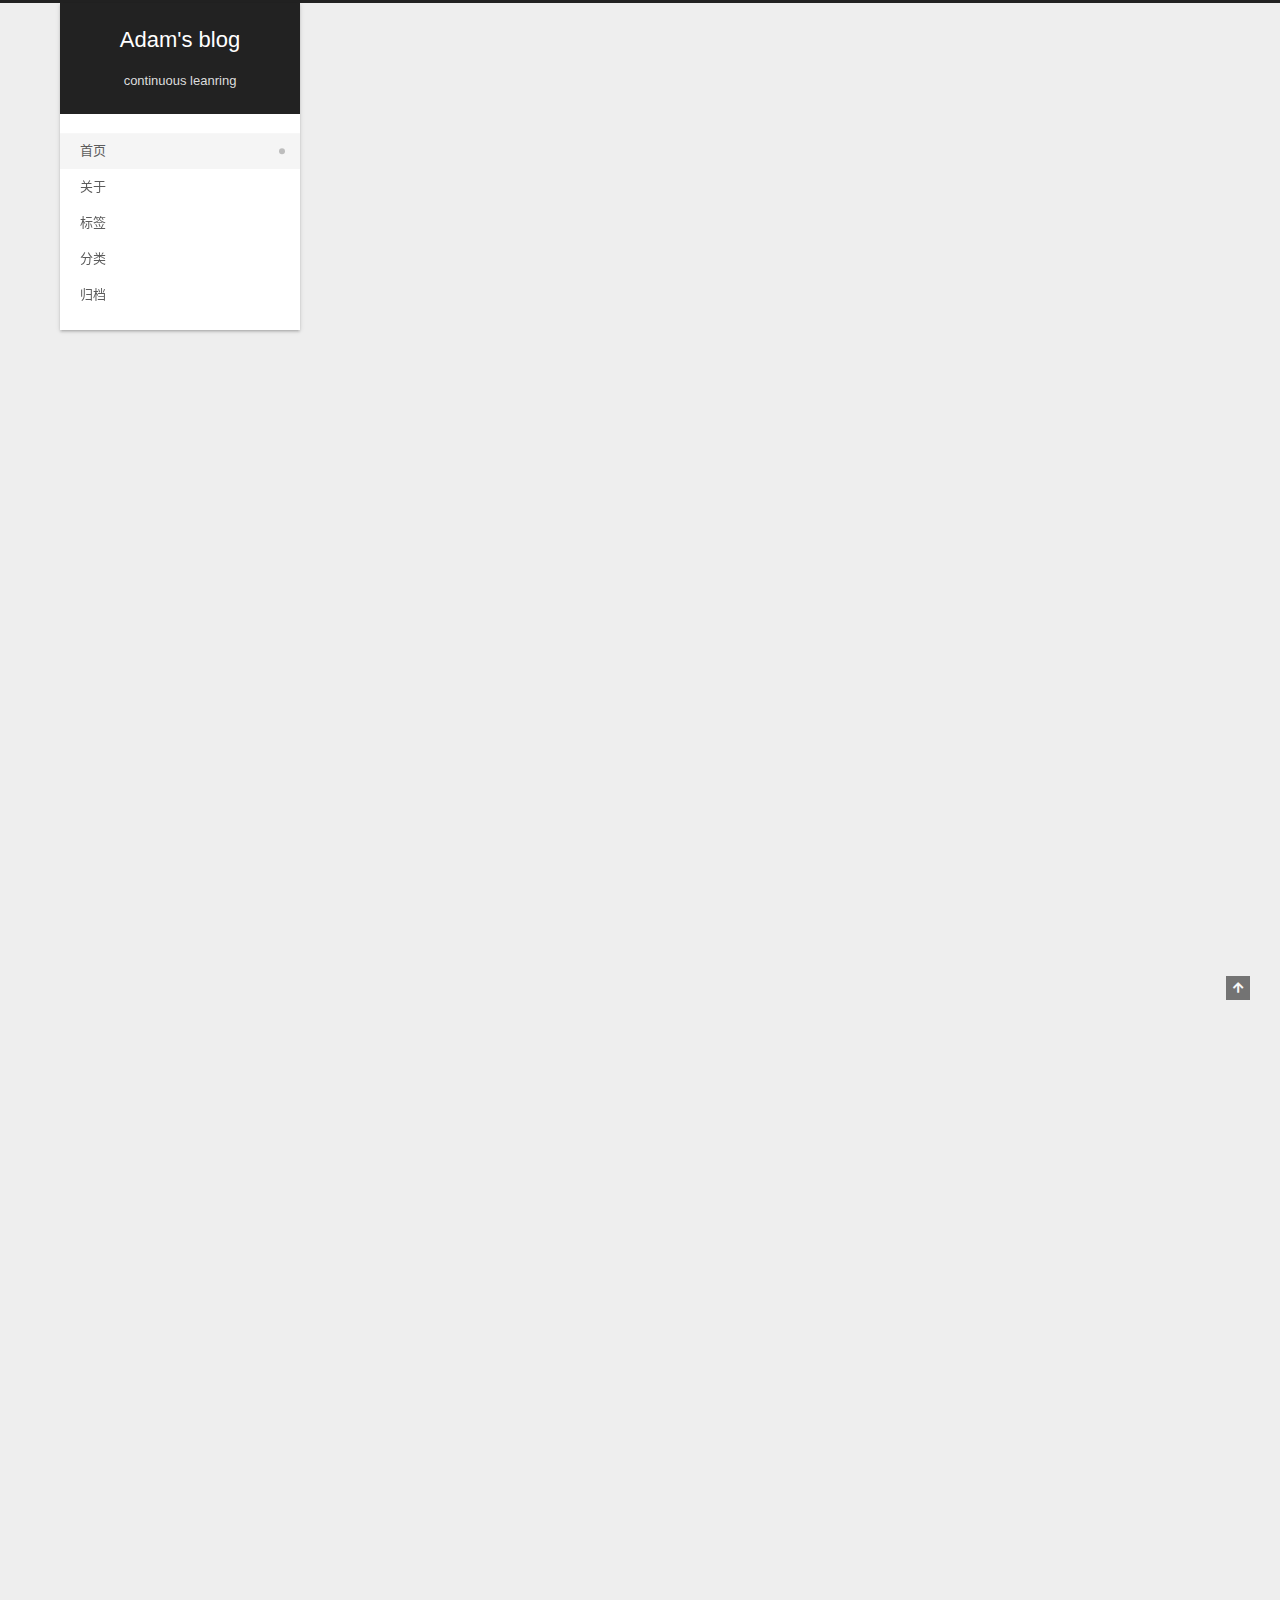
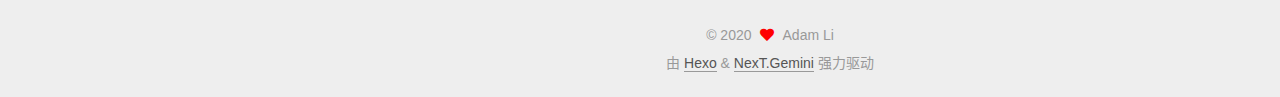
==== commit c44e6f12: "Site updated: 2020-12-28 18:03:24" ====
--- a/index.html
+++ b/index.html
@@ -164,7 +164,7 @@
     <link itemprop="mainEntityOfPage" href="https://lzd-1230.github.io/2020/12/05/%E6%88%91%E7%9A%84%E7%AC%AC%E4%B8%80%E7%AF%87blog/">
 
     <span hidden itemprop="author" itemscope itemtype="http://schema.org/Person">
-      <meta itemprop="image" content="/images/avatar.gif">
+      <meta itemprop="image" content="/images/head.jpg">
       <meta itemprop="name" content="Adam Li">
       <meta itemprop="description" content="">
     </span>
@@ -231,7 +231,7 @@
     <link itemprop="mainEntityOfPage" href="https://lzd-1230.github.io/2020/12/05/hello-world/">
 
     <span hidden itemprop="author" itemscope itemtype="http://schema.org/Person">
-      <meta itemprop="image" content="/images/avatar.gif">
+      <meta itemprop="image" content="/images/head.jpg">
       <meta itemprop="name" content="Adam Li">
       <meta itemprop="description" content="">
     </span>
@@ -352,6 +352,8 @@
 
       <div class="site-overview-wrap sidebar-panel">
         <div class="site-author motion-element" itemprop="author" itemscope itemtype="http://schema.org/Person">
+    <img class="site-author-image" itemprop="image" alt="Adam Li"
+      src="/images/head.jpg">
   <p class="site-author-name" itemprop="name">Adam Li</p>
   <div class="site-description" itemprop="description"></div>
 </div>
@@ -365,8 +367,10 @@
         </a>
       </div>
       <div class="site-state-item site-state-tags">
+            <a href="/tags/">
+          
         <span class="site-state-item-count">1</span>
-        <span class="site-state-item-name">标签</span>
+        <span class="site-state-item-name">标签</span></a>
       </div>
   </nav>
 </div>
--- a/css/main.css
+++ b/css/main.css
@@ -1168,7 +1168,7 @@
 }
 .links-of-author a::before,
 .links-of-author span.exturl::before {
-  background: #ff1bec;
+  background: #a15dff;
   border-radius: 50%;
   content: ' ';
   display: inline-block;
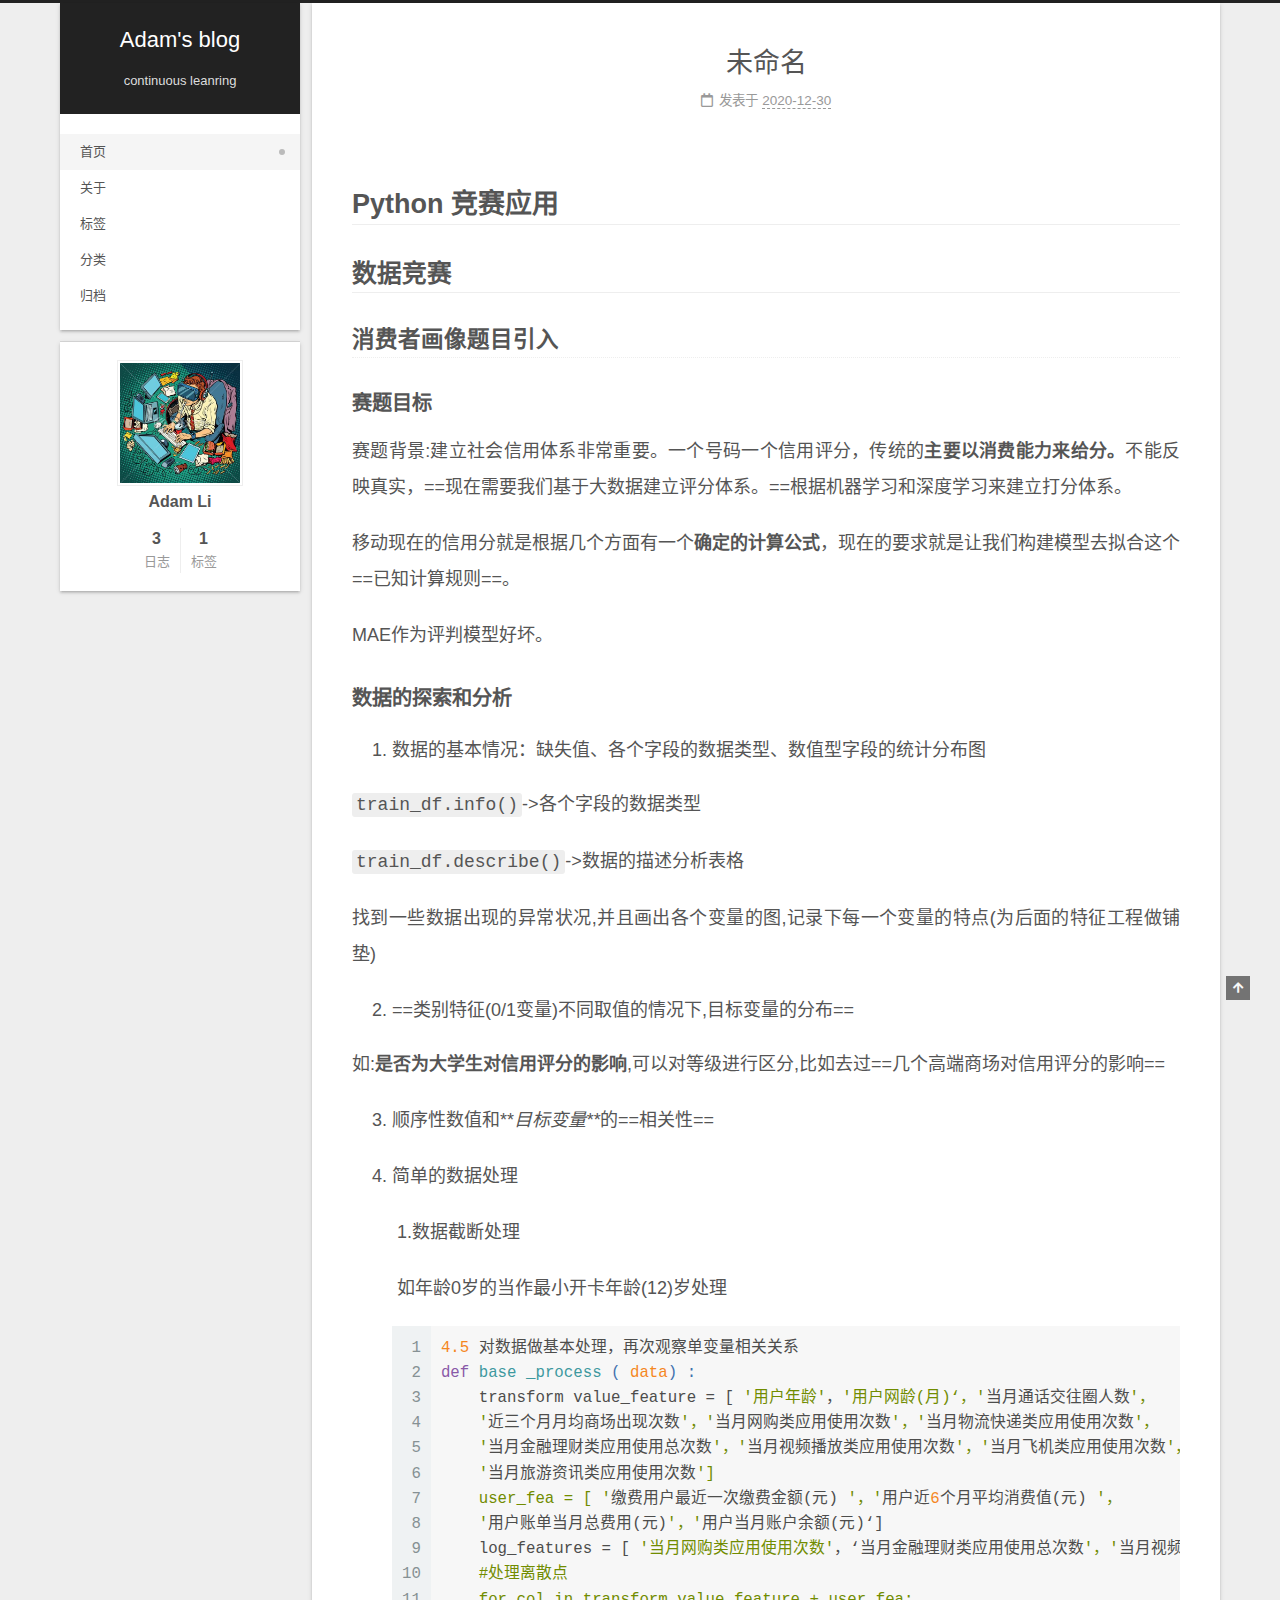
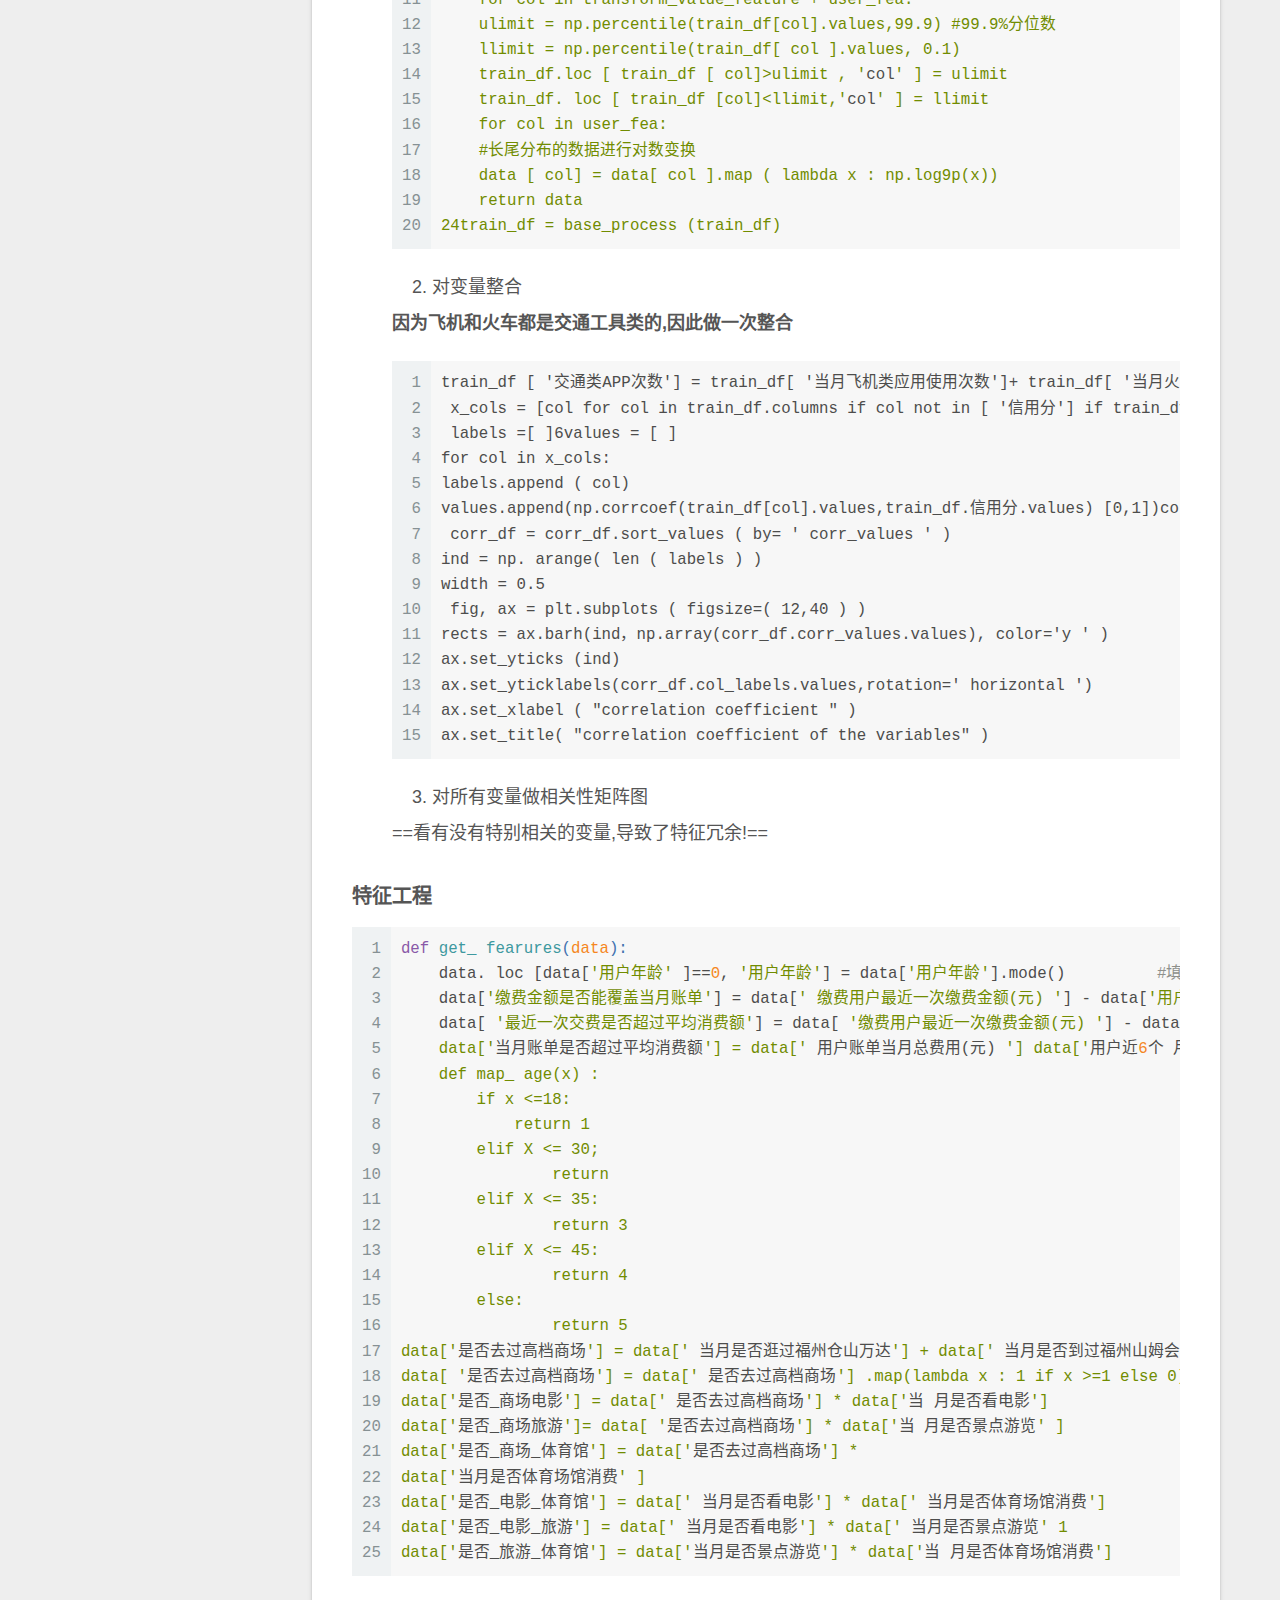
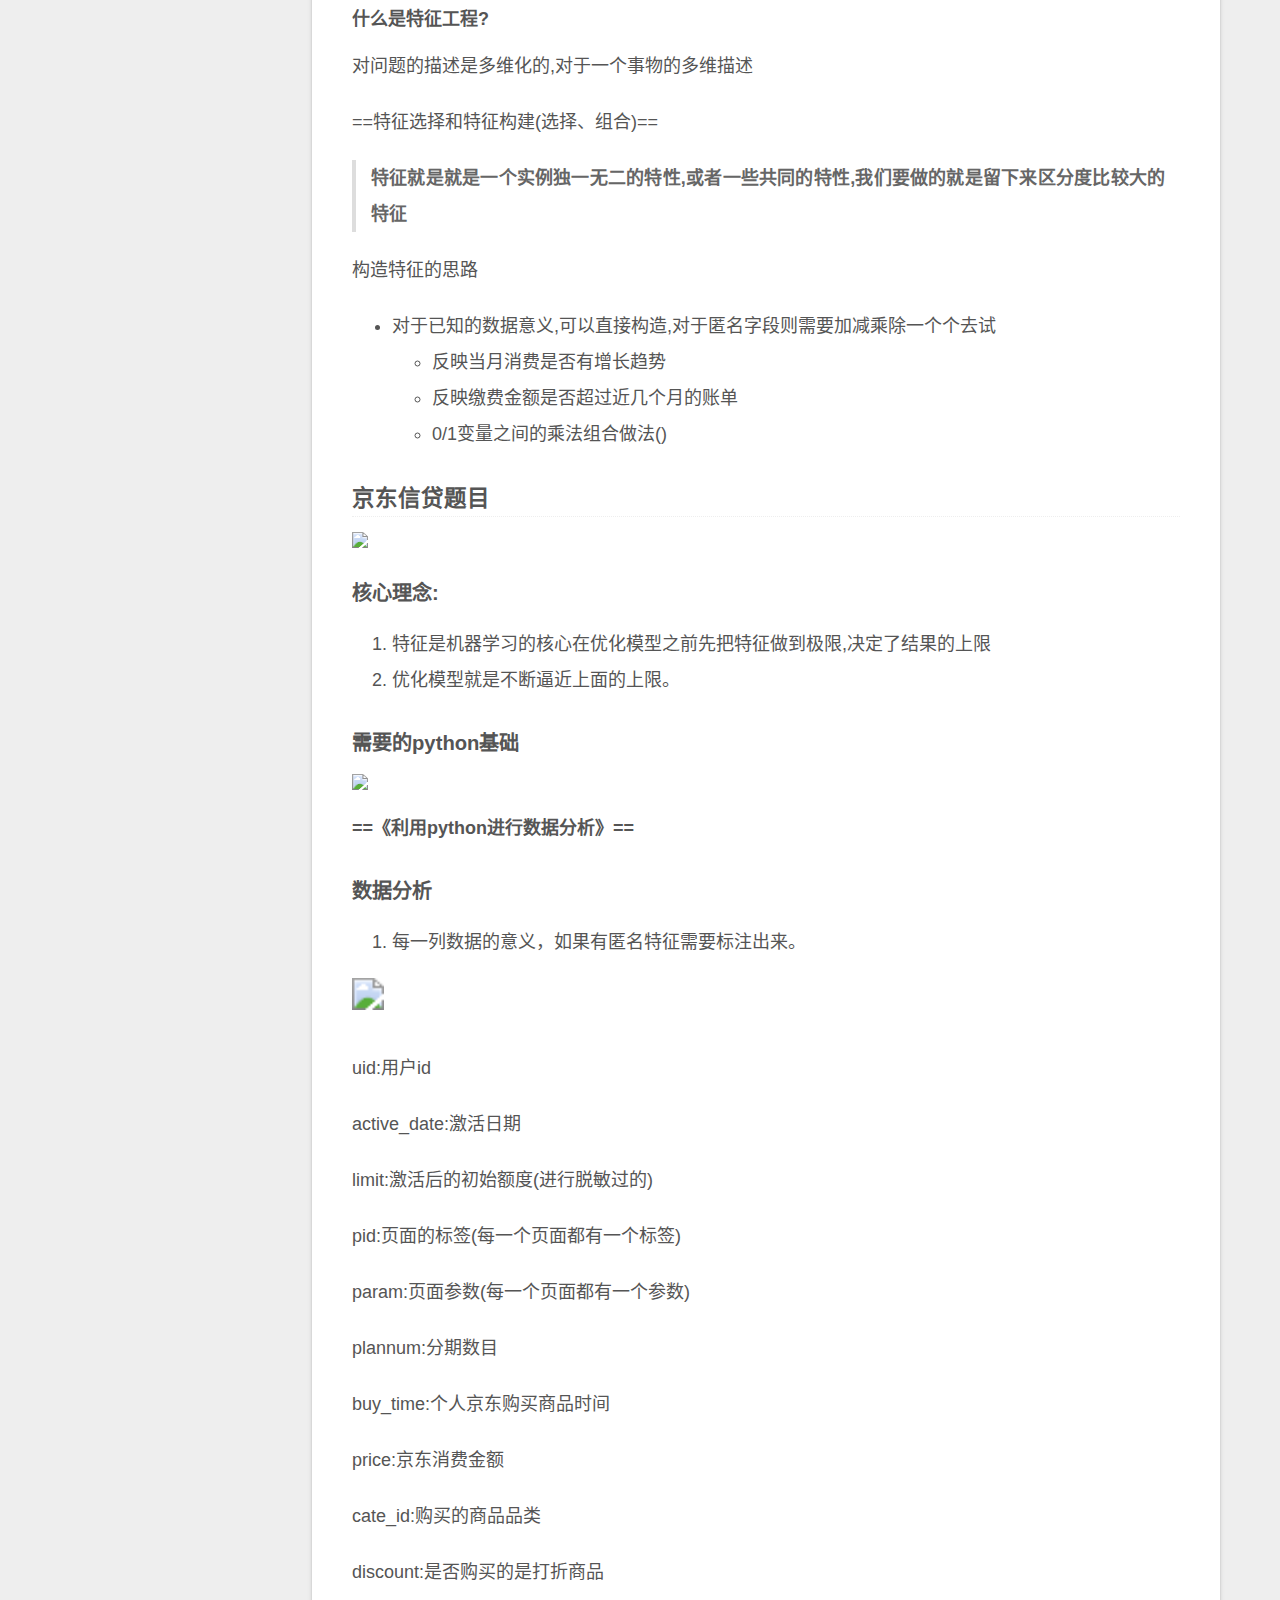
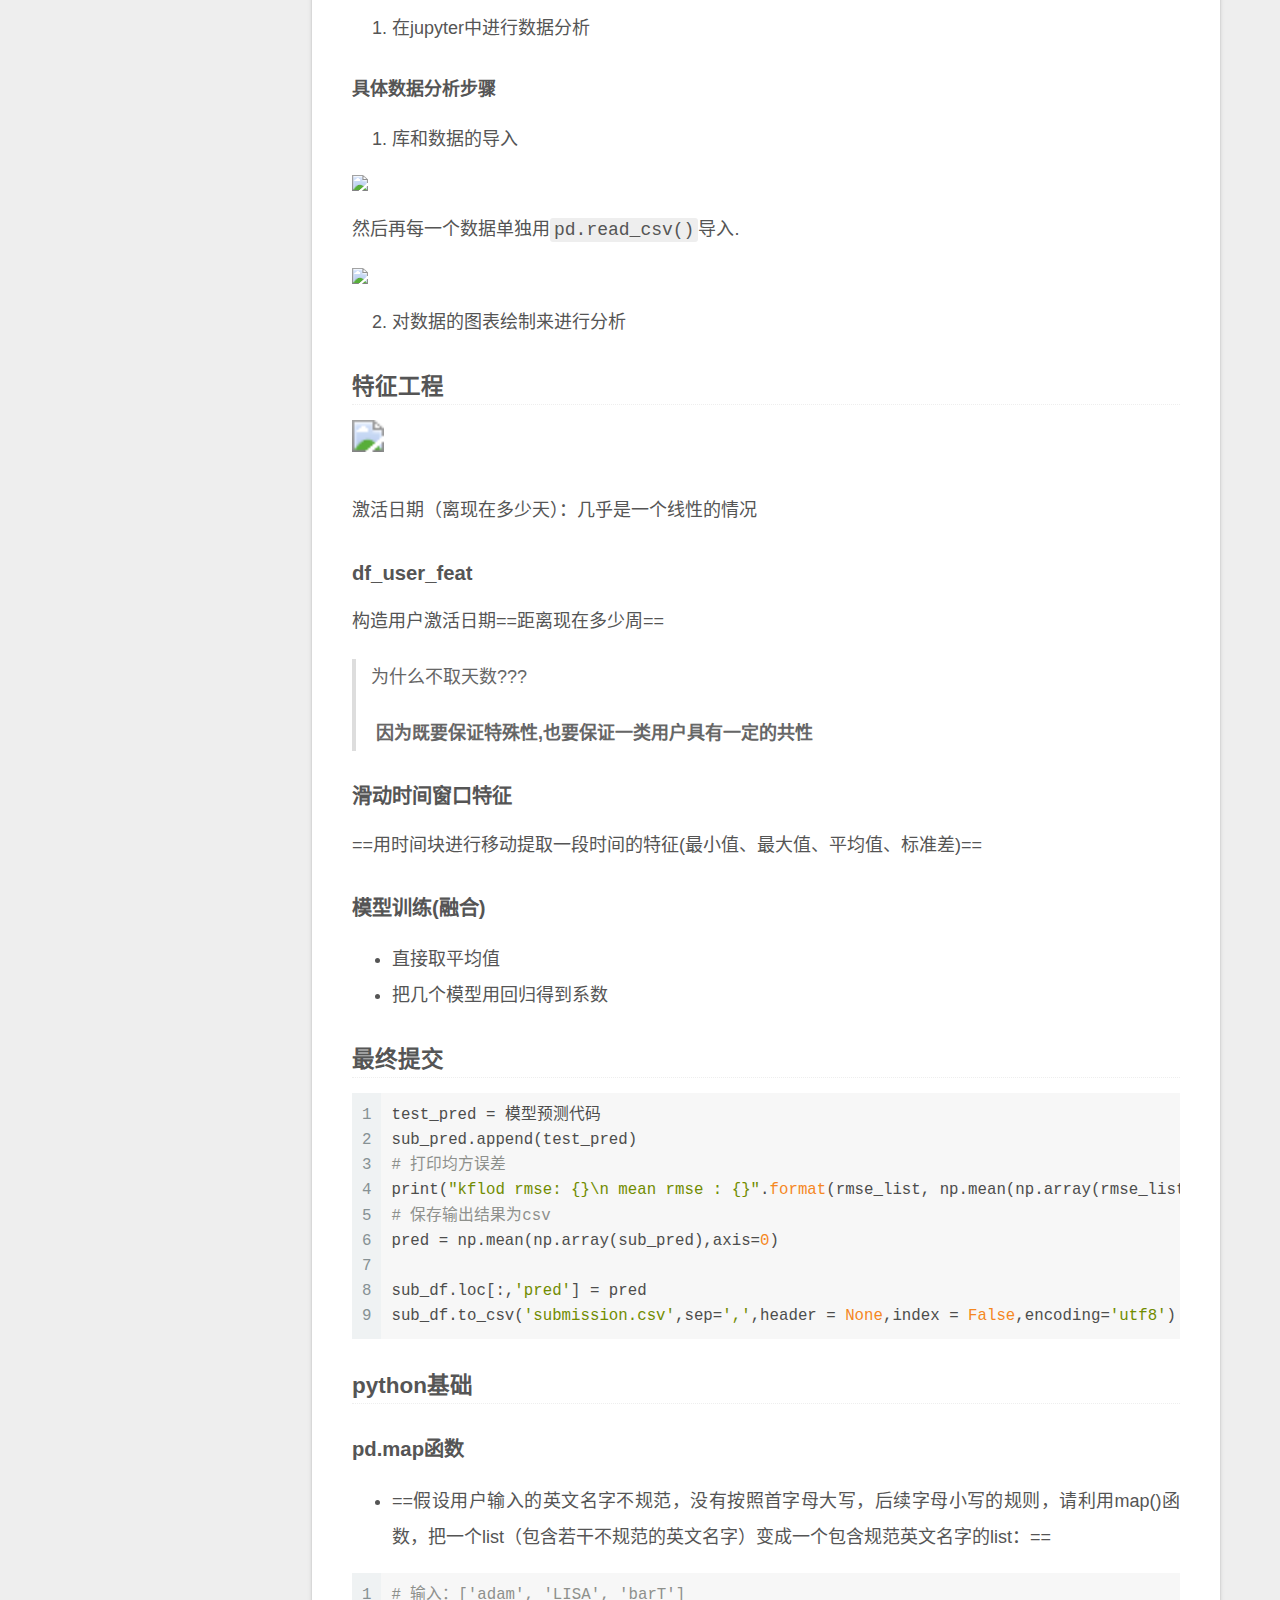
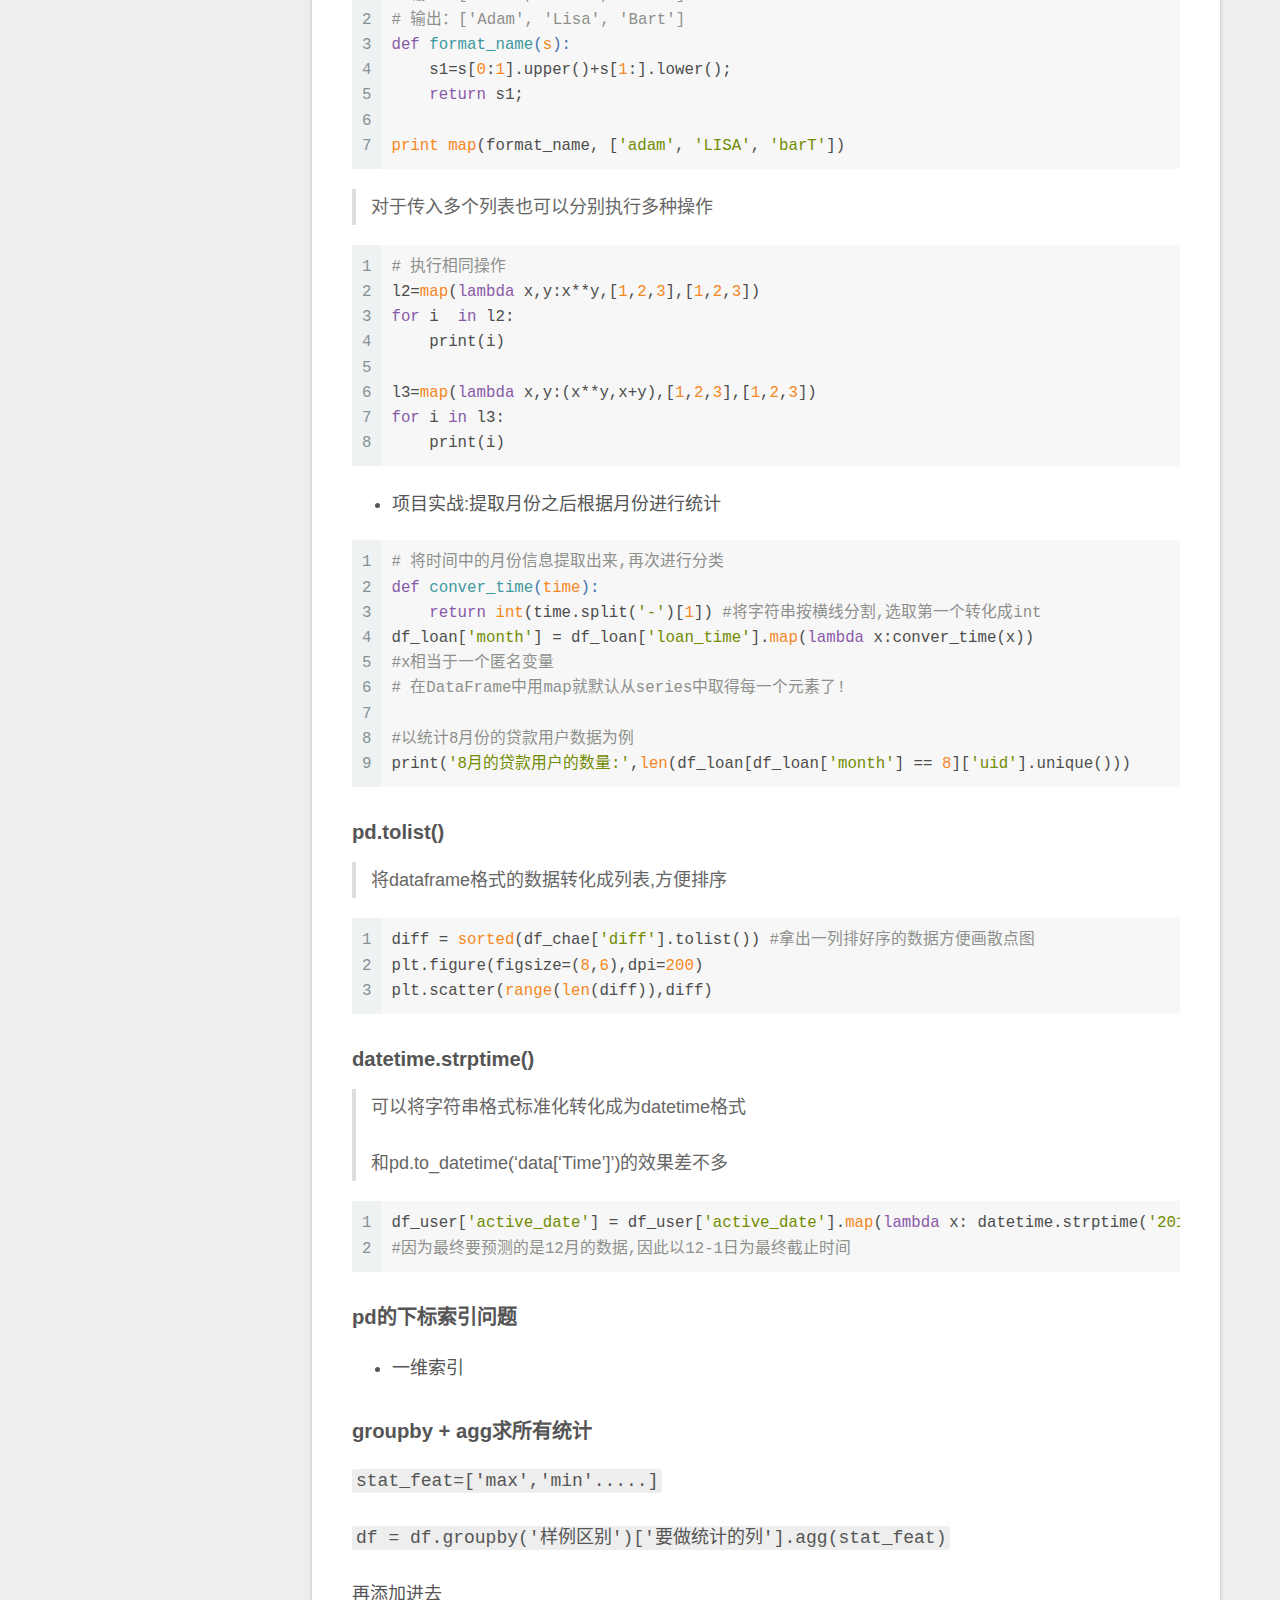
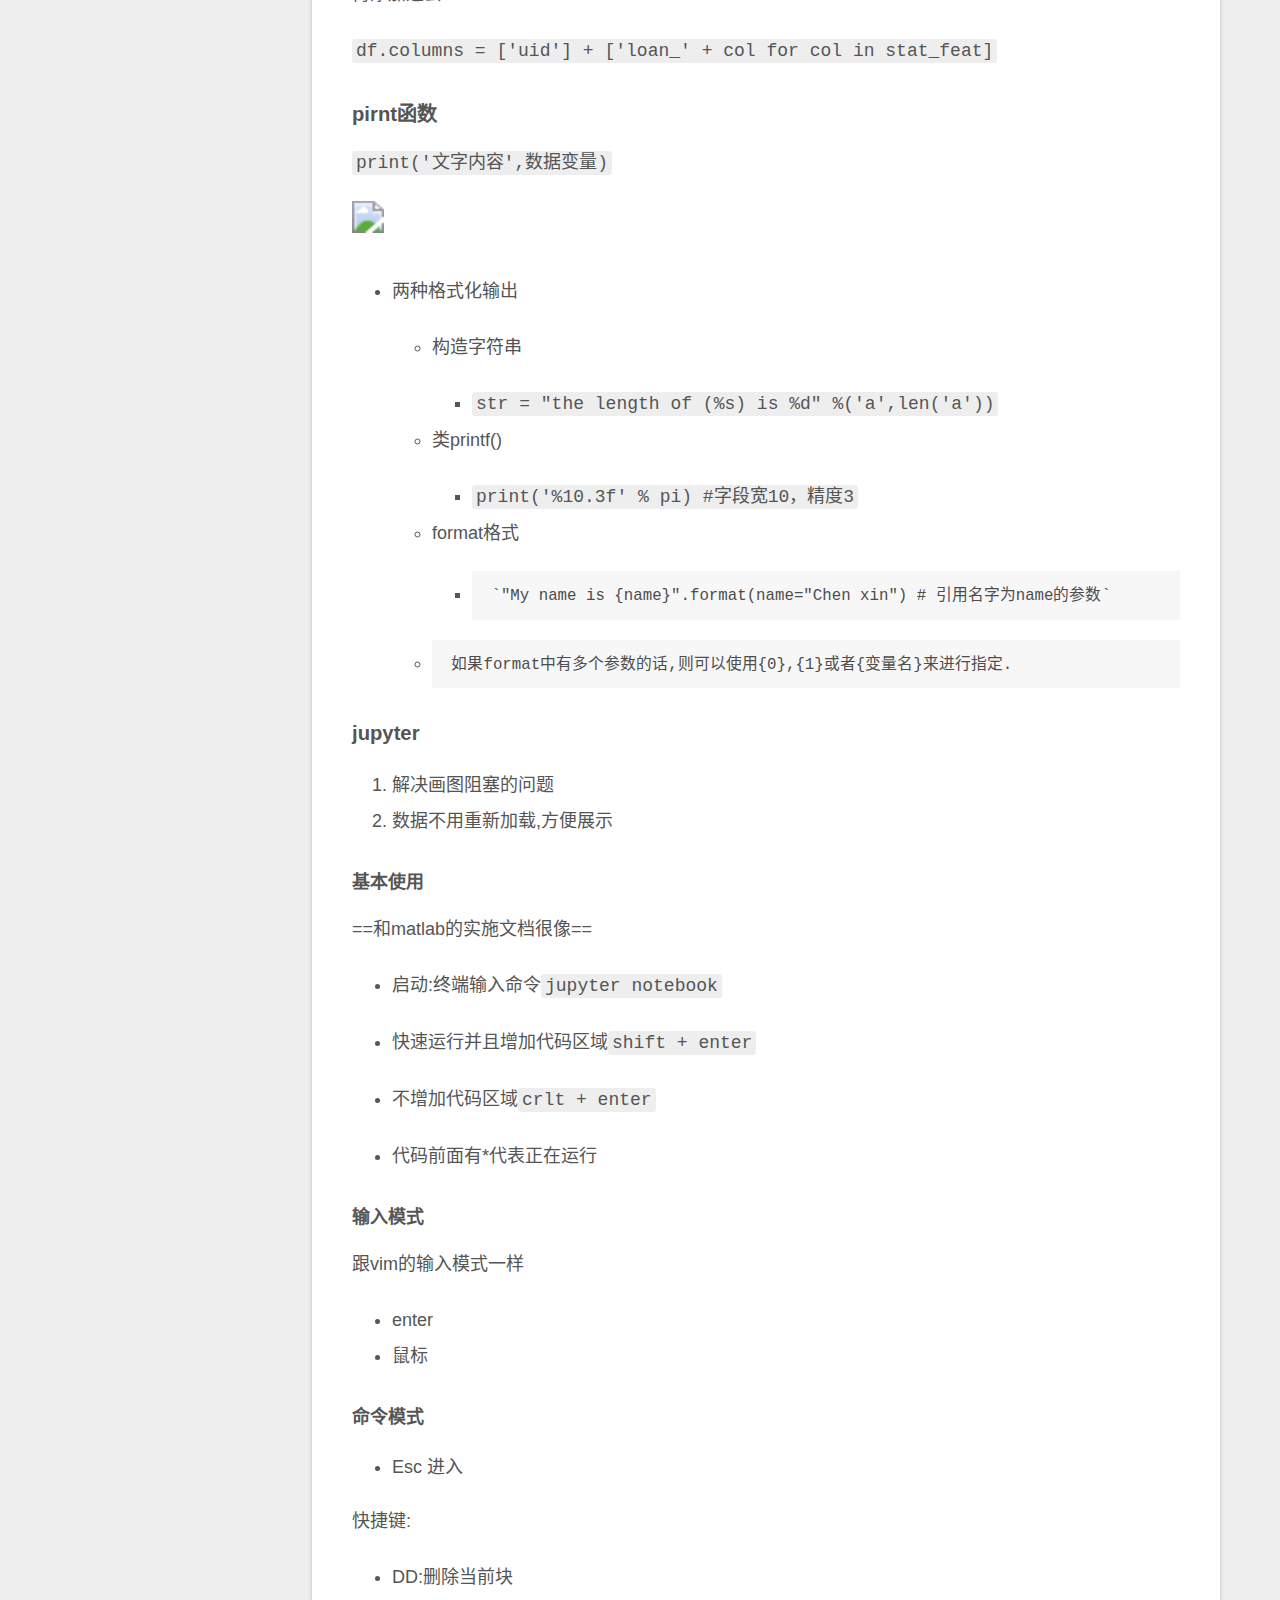
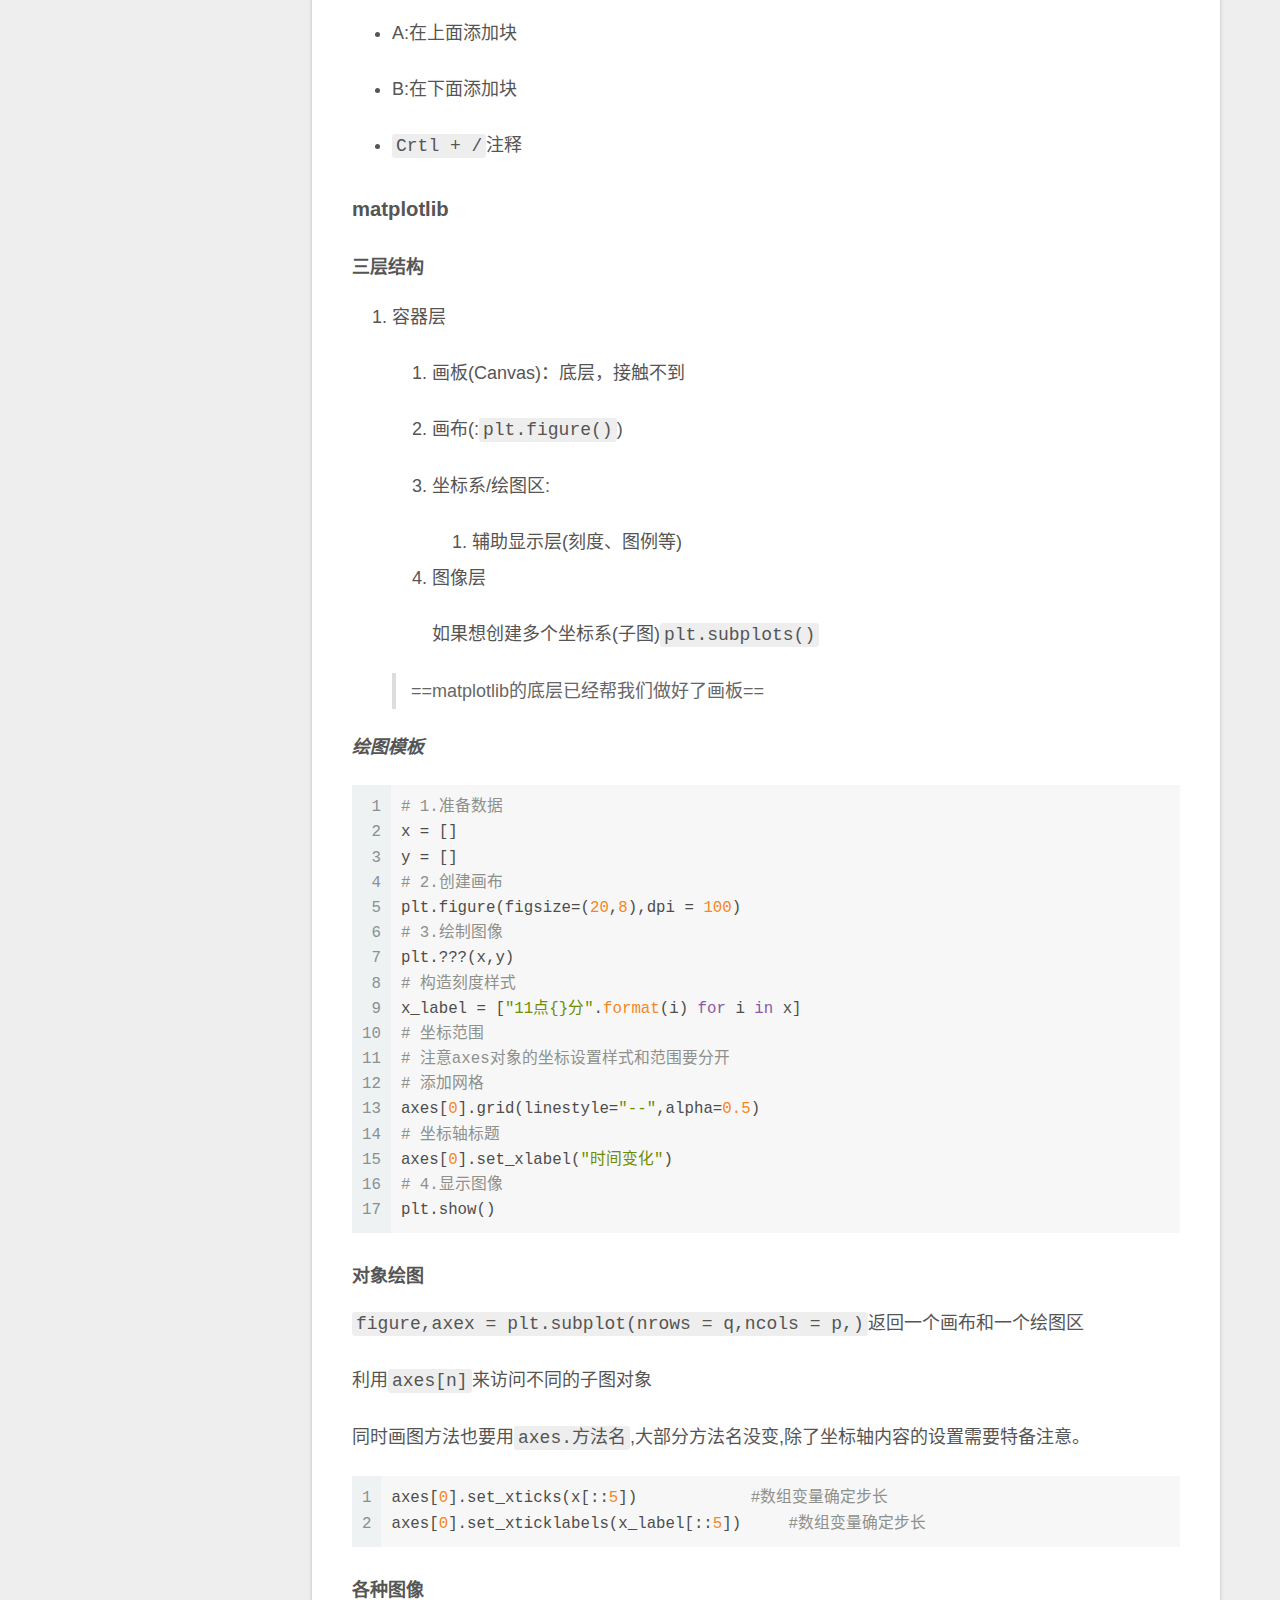
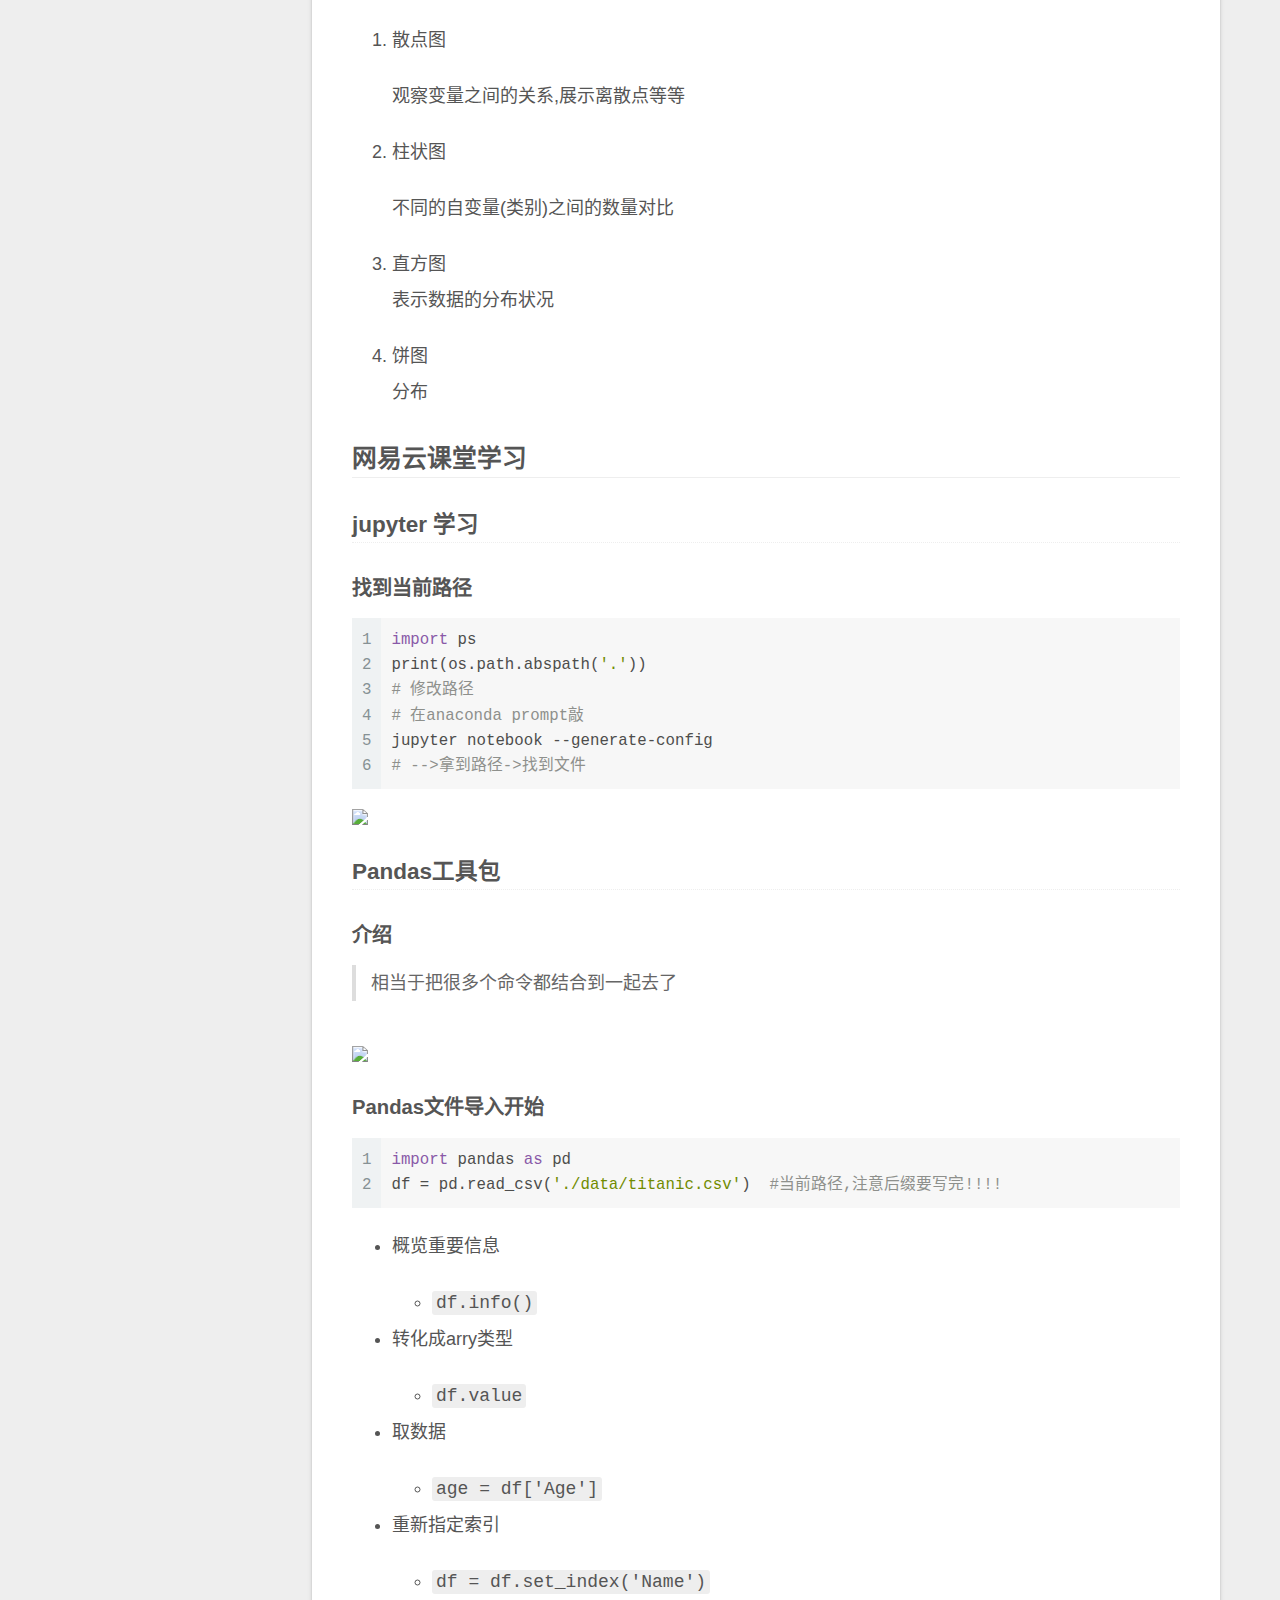
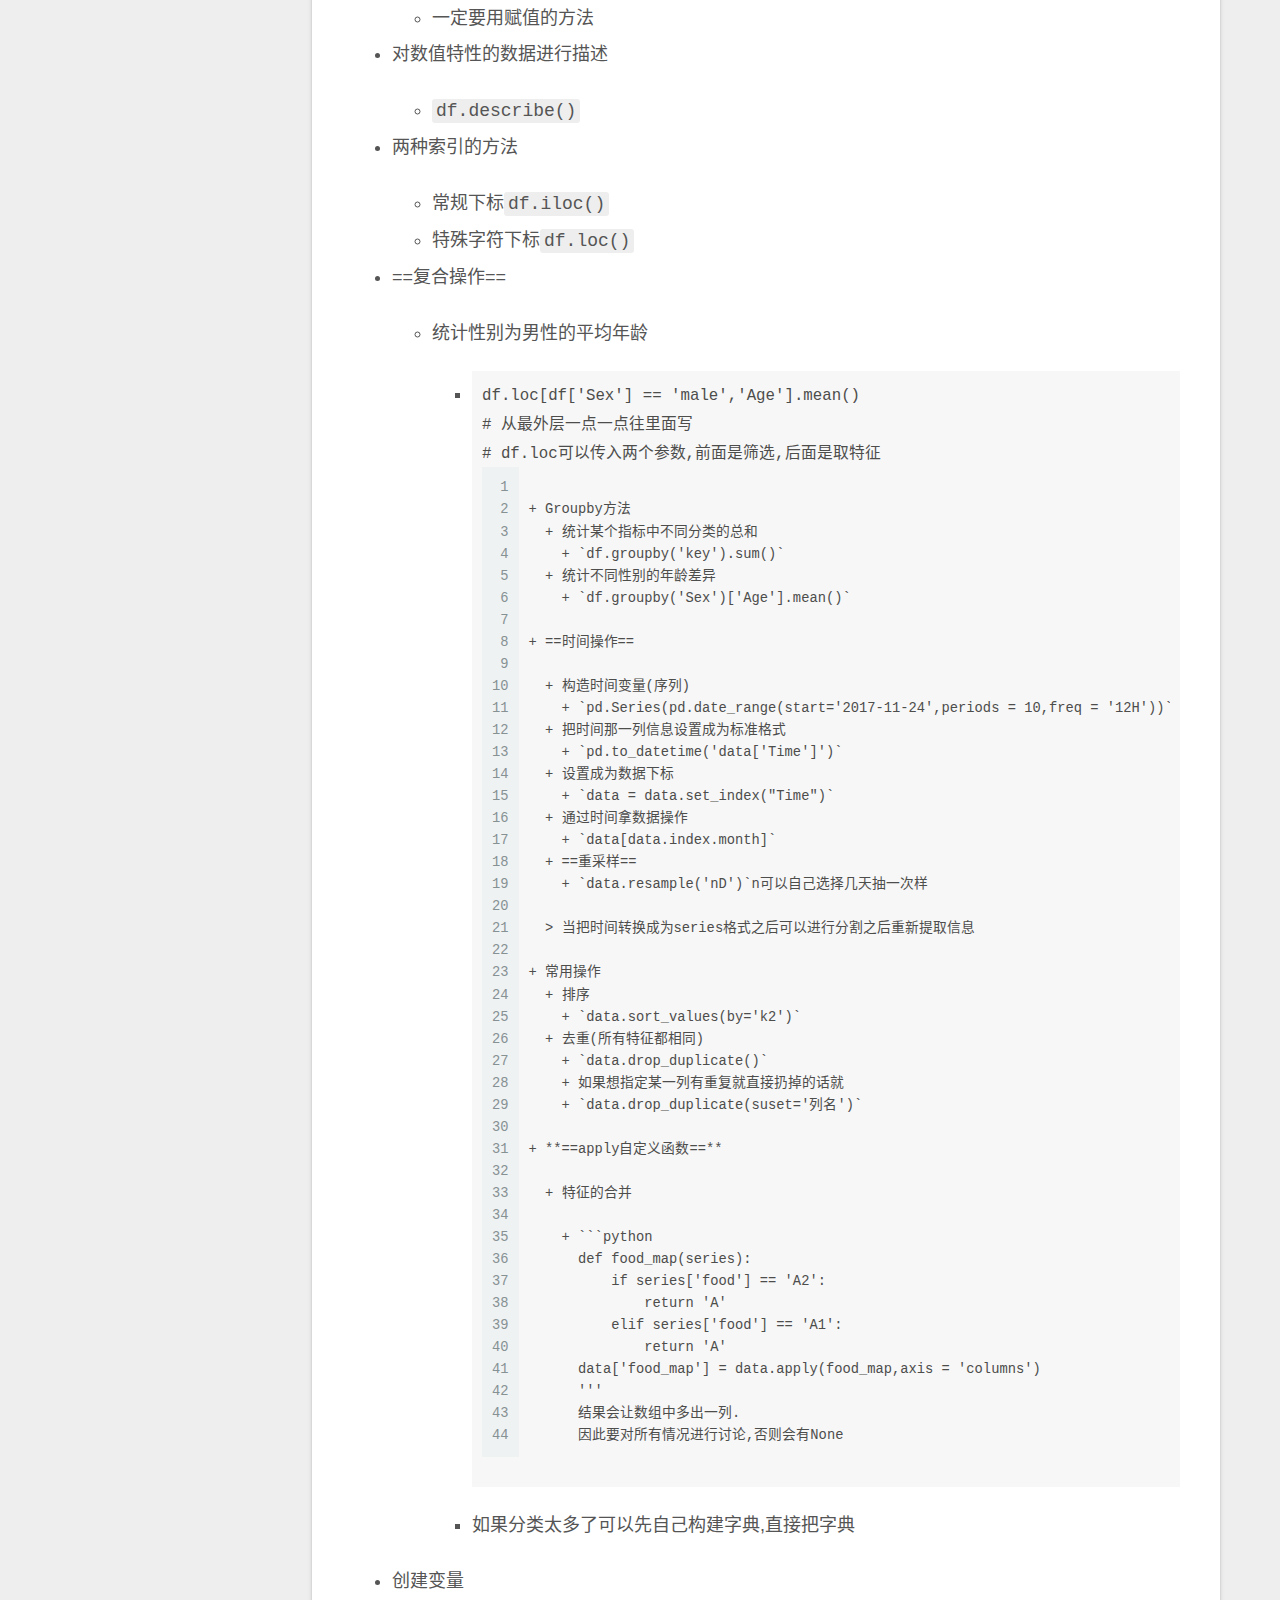
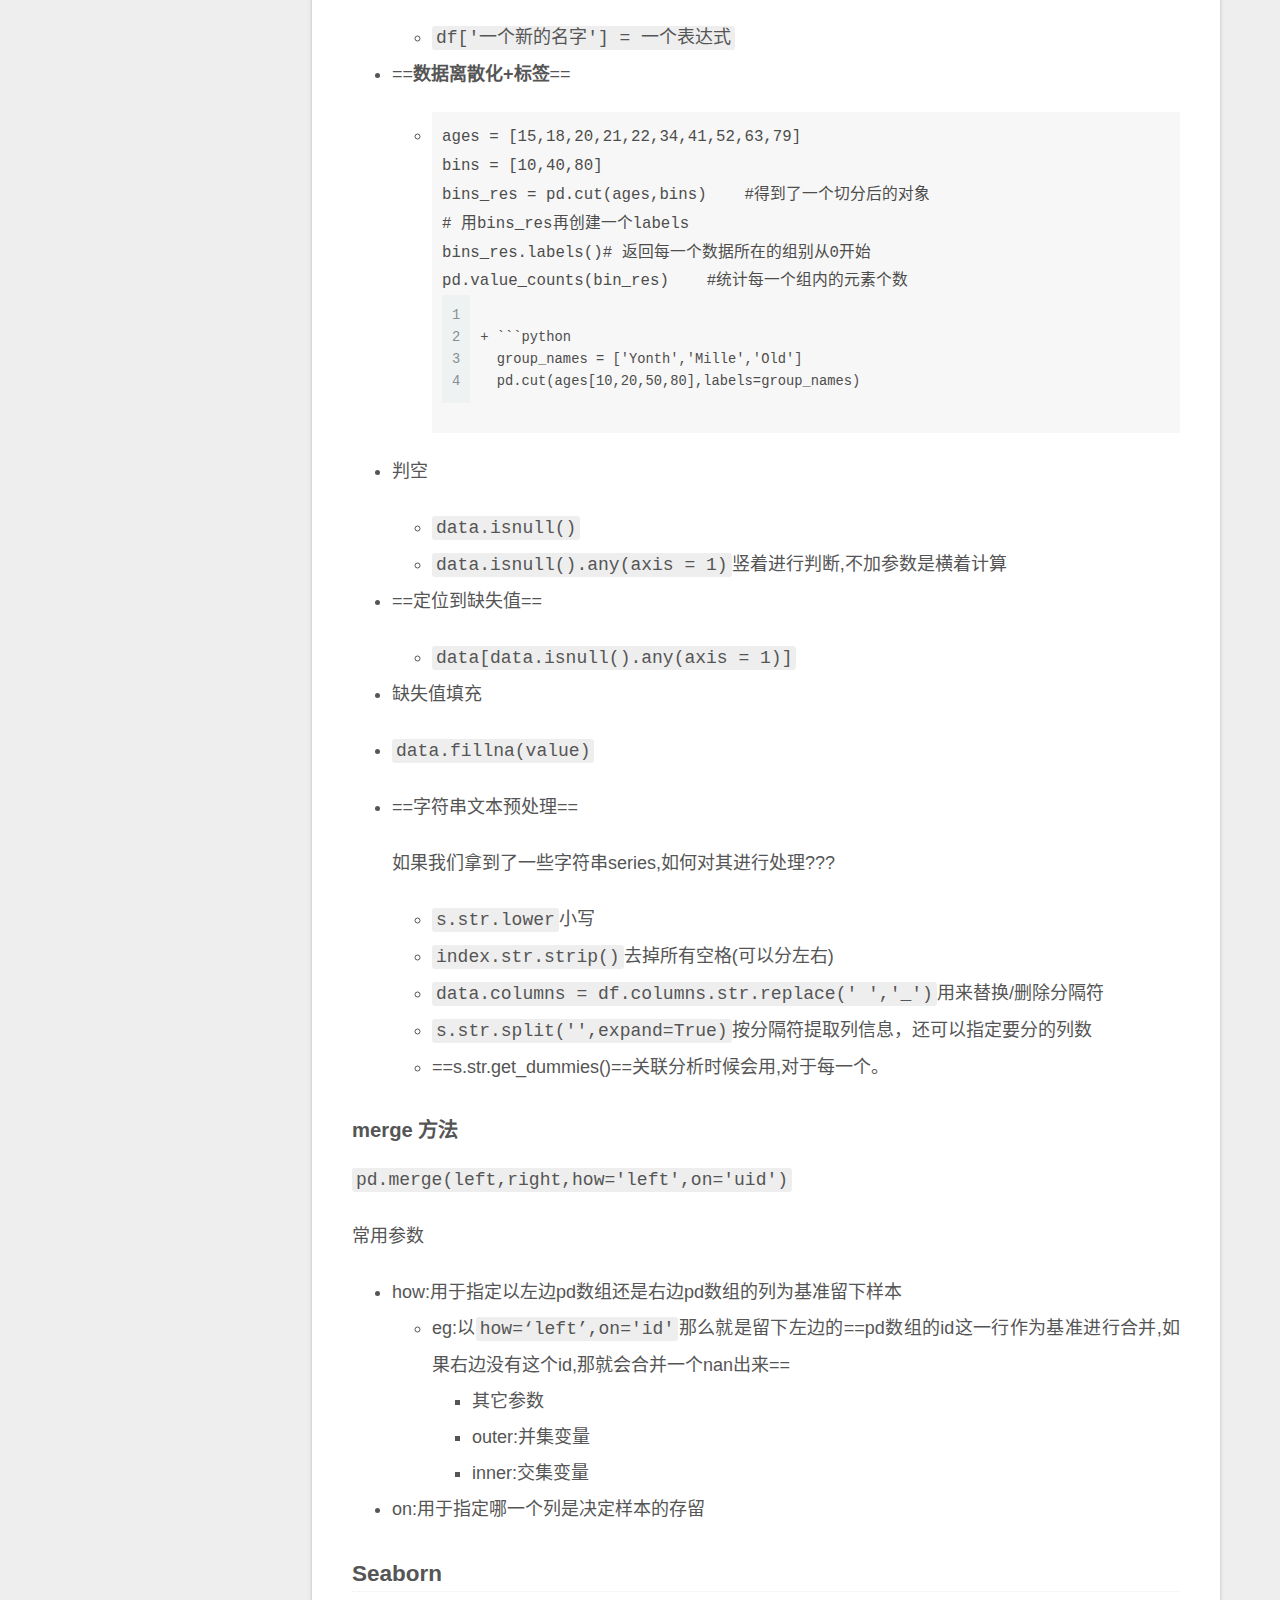
==== commit f893ec1b: "Site updated: 2020-12-30 00:30:06" ====
--- a/index.html
+++ b/index.html
@@ -157,6 +157,555 @@
 
           <div class="content index posts-expand">
             
+      
+  
+  
+  <article itemscope itemtype="http://schema.org/Article" class="post-block" lang="zh-CN">
+    <link itemprop="mainEntityOfPage" href="https://lzd-1230.github.io/2020/12/30/Python%20%E7%AB%9E%E8%B5%9B%E5%BA%94%E7%94%A8/">
+
+    <span hidden itemprop="author" itemscope itemtype="http://schema.org/Person">
+      <meta itemprop="image" content="/images/head.jpg">
+      <meta itemprop="name" content="Adam Li">
+      <meta itemprop="description" content="">
+    </span>
+
+    <span hidden itemprop="publisher" itemscope itemtype="http://schema.org/Organization">
+      <meta itemprop="name" content="Adam's blog">
+    </span>
+      <header class="post-header">
+        <h2 class="post-title" itemprop="name headline">
+          
+            <a href="/2020/12/30/Python%20%E7%AB%9E%E8%B5%9B%E5%BA%94%E7%94%A8/" class="post-title-link" itemprop="url">未命名</a>
+        </h2>
+
+        <div class="post-meta">
+            <span class="post-meta-item">
+              <span class="post-meta-item-icon">
+                <i class="far fa-calendar"></i>
+              </span>
+              <span class="post-meta-item-text">发表于</span>
+              
+
+              <time title="创建时间：2020-12-30 00:18:05 / 修改时间：00:26:32" itemprop="dateCreated datePublished" datetime="2020-12-30T00:18:05+08:00">2020-12-30</time>
+            </span>
+
+          
+
+        </div>
+      </header>
+
+    
+    
+    
+    <div class="post-body" itemprop="articleBody">
+
+      
+          <h1 id="Python-竞赛应用"><a href="#Python-竞赛应用" class="headerlink" title="Python 竞赛应用"></a>Python 竞赛应用</h1><h2 id="数据竞赛"><a href="#数据竞赛" class="headerlink" title="数据竞赛"></a>数据竞赛</h2><h3 id="消费者画像题目引入"><a href="#消费者画像题目引入" class="headerlink" title="消费者画像题目引入"></a>消费者画像题目引入</h3><h4 id="赛题目标"><a href="#赛题目标" class="headerlink" title="赛题目标"></a>赛题目标</h4><p>赛题背景:建立社会信用体系非常重要。一个号码一个信用评分，传统的<strong>主要以消费能力来给分。</strong>不能反映真实，==现在需要我们基于大数据建立评分体系。==根据机器学习和深度学习来建立打分体系。</p>
+<p>移动现在的信用分就是根据几个方面有一个<strong>确定的计算公式</strong>，现在的要求就是让我们构建模型去拟合这个==已知计算规则==。</p>
+<p>MAE作为评判模型好坏。</p>
+<h4 id="数据的探索和分析"><a href="#数据的探索和分析" class="headerlink" title="数据的探索和分析"></a>数据的探索和分析</h4><ol>
+<li>数据的基本情况：缺失值、各个字段的数据类型、数值型字段的统计分布图</li>
+</ol>
+<p><code>train_df.info()</code>-&gt;各个字段的数据类型</p>
+<p><code>train_df.describe()</code>-&gt;数据的描述分析表格</p>
+<p>找到一些数据出现的异常状况,并且画出各个变量的图,记录下每一个变量的特点(为后面的特征工程做铺垫)</p>
+<ol start="2">
+<li>==类别特征(0/1变量)不同取值的情况下,目标变量的分布==</li>
+</ol>
+<p>如:<strong>是否为大学生对信用评分的影响</strong>,可以对等级进行区分,比如去过==几个高端商场对信用评分的影响==</p>
+<ol start="3">
+<li><p>顺序性数值和**<em>目标变量**</em>的==相关性==</p>
+</li>
+<li><p>简单的数据处理</p>
+<p>​    1.数据截断处理</p>
+<p>​    如年龄0岁的当作最小开卡年龄(12)岁处理</p>
+<figure class="highlight python"><table><tr><td class="gutter"><pre><span class="line">1</span><br><span class="line">2</span><br><span class="line">3</span><br><span class="line">4</span><br><span class="line">5</span><br><span class="line">6</span><br><span class="line">7</span><br><span class="line">8</span><br><span class="line">9</span><br><span class="line">10</span><br><span class="line">11</span><br><span class="line">12</span><br><span class="line">13</span><br><span class="line">14</span><br><span class="line">15</span><br><span class="line">16</span><br><span class="line">17</span><br><span class="line">18</span><br><span class="line">19</span><br><span class="line">20</span><br></pre></td><td class="code"><pre><span class="line"><span class="number">4.5</span> 对数据做基本处理，再次观察单变量相关关系</span><br><span class="line"><span class="function"><span class="keyword">def</span> <span class="title">base</span> <span class="title">_process</span> (<span class="params"> data</span>) :</span></span><br><span class="line">    transform value_feature = [ <span class="string">&#x27;用户年龄&#x27;</span>，<span class="string">&#x27;用户网龄(月)‘，&#x27;</span>当月通话交往圈人数<span class="string">&#x27;，</span></span><br><span class="line"><span class="string">    &#x27;</span>近三个月月均商场出现次数<span class="string">&#x27;，&#x27;</span>当月网购类应用使用次数<span class="string">&#x27;，&#x27;</span>当月物流快递类应用使用次数<span class="string">&#x27;，</span></span><br><span class="line"><span class="string">    &#x27;</span>当月金融理财类应用使用总次数<span class="string">&#x27;，&#x27;</span>当月视频播放类应用使用次数<span class="string">&#x27;，&#x27;</span>当月飞机类应用使用次数<span class="string">&#x27;，&#x27;</span>当月火车类应用使用次数<span class="string">&#x27;,</span></span><br><span class="line"><span class="string">    &#x27;</span>当月旅游资讯类应用使用次数<span class="string">&#x27;]</span></span><br><span class="line"><span class="string">    user_fea = [ &#x27;</span>缴费用户最近一次缴费金额(元) <span class="string">&#x27;，&#x27;</span>用户近<span class="number">6</span>个月平均消费值(元) <span class="string">&#x27;，</span></span><br><span class="line"><span class="string">    &#x27;</span>用户账单当月总费用(元)<span class="string">&#x27;，&#x27;</span>用户当月账户余额(元)‘]</span><br><span class="line">    log_features = [ <span class="string">&#x27;当月网购类应用使用次数&#x27;</span>，‘当月金融理财类应用使用总次数<span class="string">&#x27;，&#x27;</span>当月视频播放类应用使用次数<span class="string">&#x27;]</span></span><br><span class="line"><span class="string">    #处理离散点</span></span><br><span class="line"><span class="string">    for col in transform_value_feature + user_fea:</span></span><br><span class="line"><span class="string">    ulimit = np.percentile(train_df[col].values,99.9) #99.9%分位数</span></span><br><span class="line"><span class="string">    llimit = np.percentile(train_df[ col ].values, 0.1)</span></span><br><span class="line"><span class="string">    train_df.loc [ train_df [ col]&gt;ulimit , &#x27;</span>col<span class="string">&#x27; ] = ulimit</span></span><br><span class="line"><span class="string">    train_df. loc [ train_df [col]&lt;llimit,&#x27;</span>col<span class="string">&#x27; ] = llimit</span></span><br><span class="line"><span class="string">    for col in user_fea:</span></span><br><span class="line"><span class="string">    #长尾分布的数据进行对数变换            </span></span><br><span class="line"><span class="string">    data [ col] = data[ col ].map ( lambda x : np.log9p(x))</span></span><br><span class="line"><span class="string">    return data</span></span><br><span class="line"><span class="string">24train_df = base_process (train_df)</span></span><br></pre></td></tr></table></figure>
+
+<ol start="2">
+<li>对变量整合</li>
+</ol>
+<p><strong>因为飞机和火车都是交通工具类的,因此做一次整合</strong></p>
+<figure class="highlight plain"><table><tr><td class="gutter"><pre><span class="line">1</span><br><span class="line">2</span><br><span class="line">3</span><br><span class="line">4</span><br><span class="line">5</span><br><span class="line">6</span><br><span class="line">7</span><br><span class="line">8</span><br><span class="line">9</span><br><span class="line">10</span><br><span class="line">11</span><br><span class="line">12</span><br><span class="line">13</span><br><span class="line">14</span><br><span class="line">15</span><br></pre></td><td class="code"><pre><span class="line">train_df [ &#39;交通类APP次数&#39;] &#x3D; train_df[ &#39;当月飞机类应用使用次数&#39;]+ train_df[ &#39;当月火车类应用使用次数&#39;J</span><br><span class="line"> x_cols &#x3D; [col for col in train_df.columns if col not in [ &#39;信用分&#39;] if train_df[ col ].dtypel&#x3D;&#39;object&#39;]</span><br><span class="line"> labels &#x3D;[ ]6values &#x3D; [ ]</span><br><span class="line">for col in x_cols:</span><br><span class="line">labels.append ( col)</span><br><span class="line">values.append(np.corrcoef(train_df[col].values,train_df.信用分.values) [0,1])corr_df &#x3D; pd.DataFrame( &#123; &#39;col_labels &#39;:labels,&#39;corr_values &#39;:values&#125;)</span><br><span class="line"> corr_df &#x3D; corr_df.sort_values ( by&#x3D; &#39; corr_values &#39; )</span><br><span class="line">ind &#x3D; np. arange( len ( labels ) )</span><br><span class="line">width &#x3D; 0.5</span><br><span class="line"> fig, ax &#x3D; plt.subplots ( figsize&#x3D;( 12,40 ) )</span><br><span class="line">rects &#x3D; ax.barh(ind，np.array(corr_df.corr_values.values), color&#x3D;&#39;y &#39; )</span><br><span class="line">ax.set_yticks (ind)</span><br><span class="line">ax.set_yticklabels(corr_df.col_labels.values,rotation&#x3D;&#39; horizontal &#39;)</span><br><span class="line">ax.set_xlabel ( &quot;correlation coefficient &quot; )</span><br><span class="line">ax.set_title( &quot;correlation coefficient of the variables&quot; )</span><br></pre></td></tr></table></figure>
+
+<ol start="3">
+<li>对所有变量做相关性矩阵图</li>
+</ol>
+<p>==看有没有特别相关的变量,导致了特征冗余!==</p>
+</li>
+</ol>
+<h4 id="特征工程"><a href="#特征工程" class="headerlink" title="特征工程"></a>特征工程</h4><figure class="highlight python"><table><tr><td class="gutter"><pre><span class="line">1</span><br><span class="line">2</span><br><span class="line">3</span><br><span class="line">4</span><br><span class="line">5</span><br><span class="line">6</span><br><span class="line">7</span><br><span class="line">8</span><br><span class="line">9</span><br><span class="line">10</span><br><span class="line">11</span><br><span class="line">12</span><br><span class="line">13</span><br><span class="line">14</span><br><span class="line">15</span><br><span class="line">16</span><br><span class="line">17</span><br><span class="line">18</span><br><span class="line">19</span><br><span class="line">20</span><br><span class="line">21</span><br><span class="line">22</span><br><span class="line">23</span><br><span class="line">24</span><br><span class="line">25</span><br></pre></td><td class="code"><pre><span class="line"><span class="function"><span class="keyword">def</span> <span class="title">get_</span> <span class="title">fearures</span>(<span class="params">data</span>):</span></span><br><span class="line">    data. loc [data[<span class="string">&#x27;用户年龄&#x27;</span> ]==<span class="number">0</span>, <span class="string">&#x27;用户年龄&#x27;</span>] = data[<span class="string">&#x27;用户年龄&#x27;</span>].mode() 		<span class="comment">#填充众数比平均值好</span></span><br><span class="line">    data[<span class="string">&#x27;缴费金额是否能覆盖当月账单&#x27;</span>] = data[<span class="string">&#x27; 缴费用户最近一次缴费金额(元) &#x27;</span>] - data[<span class="string">&#x27;用户账单当月总费用(元) &#x27;</span>]</span><br><span class="line">    data[ <span class="string">&#x27;最近一次交费是否超过平均消费额&#x27;</span>] = data[ <span class="string">&#x27;缴费用户最近一次缴费金额(元) &#x27;</span>] - data[ <span class="string">&#x27;用户近6个月平均消费值(元)</span></span><br><span class="line"><span class="string">    data[&#x27;</span>当月账单是否超过平均消费额<span class="string">&#x27;] = data[&#x27;</span> 用户账单当月总费用(元) <span class="string">&#x27;] data[&#x27;</span>用户近<span class="number">6</span>个 月平均消费值(元) <span class="string">&#x27;]</span></span><br><span class="line"><span class="string">    def map_ age(x) :</span></span><br><span class="line"><span class="string">        if x &lt;=18:</span></span><br><span class="line"><span class="string">            return 1</span></span><br><span class="line"><span class="string">        elif X &lt;= 30;</span></span><br><span class="line"><span class="string">        	return</span></span><br><span class="line"><span class="string">        elif X &lt;= 35:</span></span><br><span class="line"><span class="string">       	 	return 3</span></span><br><span class="line"><span class="string">        elif X &lt;= 45:</span></span><br><span class="line"><span class="string">        	return 4</span></span><br><span class="line"><span class="string">        else:</span></span><br><span class="line"><span class="string">        	return 5 </span></span><br><span class="line"><span class="string">data[&#x27;</span>是否去过高档商场<span class="string">&#x27;] = data[&#x27;</span> 当月是否逛过福州仓山万达<span class="string">&#x27;] + data[&#x27;</span> 当月是否到过福州山姆会员店<span class="string">&#x27;]</span></span><br><span class="line"><span class="string">data[ &#x27;</span>是否去过高档商场<span class="string">&#x27;] = data[&#x27;</span> 是否去过高档商场<span class="string">&#x27;] .map(lambda x : 1 if x &gt;=1 else 0)</span></span><br><span class="line"><span class="string">data[&#x27;</span>是否_商场电影<span class="string">&#x27;] = data[&#x27;</span> 是否去过高档商场<span class="string">&#x27;] * data[&#x27;</span>当 月是否看电影<span class="string">&#x27;]</span></span><br><span class="line"><span class="string">data[&#x27;</span>是否_商场旅游<span class="string">&#x27;]= data[ &#x27;</span>是否去过高档商场<span class="string">&#x27;] * data[&#x27;</span>当 月是否景点游览<span class="string">&#x27; ]</span></span><br><span class="line"><span class="string">data[&#x27;</span>是否_商场_体育馆<span class="string">&#x27;] = data[&#x27;</span>是否去过高档商场<span class="string">&#x27;] *</span></span><br><span class="line"><span class="string">data[&#x27;</span>当月是否体育场馆消费<span class="string">&#x27; ]</span></span><br><span class="line"><span class="string">data[&#x27;</span>是否_电影_体育馆<span class="string">&#x27;] = data[&#x27;</span> 当月是否看电影<span class="string">&#x27;] * data[&#x27;</span> 当月是否体育场馆消费<span class="string">&#x27;]</span></span><br><span class="line"><span class="string">data[&#x27;</span>是否_电影_旅游<span class="string">&#x27;] = data[&#x27;</span> 当月是否看电影<span class="string">&#x27;] * data[&#x27;</span> 当月是否景点游览<span class="string">&#x27; 1</span></span><br><span class="line"><span class="string">data[&#x27;</span>是否_旅游_体育馆<span class="string">&#x27;] = data[&#x27;</span>当月是否景点游览<span class="string">&#x27;] * data[&#x27;</span>当 月是否体育场馆消费<span class="string">&#x27;]</span></span><br></pre></td></tr></table></figure>
+
+<h5 id="什么是特征工程"><a href="#什么是特征工程" class="headerlink" title="什么是特征工程?"></a>什么是特征工程?</h5><p>对问题的描述是多维化的,对于一个事物的多维描述</p>
+<p>==特征选择和特征构建(选择、组合)==</p>
+<blockquote>
+<p><strong>特征就是就是一个实例独一无二的特性,或者一些共同的特性,我们要做的就是留下来区分度比较大的特征</strong></p>
+</blockquote>
+<p>构造特征的思路</p>
+<ul>
+<li>对于已知的数据意义,可以直接构造,对于匿名字段则需要加减乘除一个个去试<ul>
+<li>反映当月消费是否有增长趋势    </li>
+<li>反映缴费金额是否超过近几个月的账单</li>
+<li>0/1变量之间的乘法组合做法()</li>
+</ul>
+</li>
+</ul>
+<h3 id="京东信贷题目"><a href="#京东信贷题目" class="headerlink" title="京东信贷题目"></a><strong>京东信贷题目</strong></h3><p><img src="https://gitee.com/lzd-1230/img-host/raw/master/image/20201220182320.png"></p>
+<h4 id="核心理念"><a href="#核心理念" class="headerlink" title="核心理念:"></a>核心理念:</h4><ol>
+<li>特征是机器学习的核心在优化模型之前先把特征做到极限,决定了结果的上限</li>
+<li>优化模型就是不断逼近上面的上限。</li>
+</ol>
+<h4 id="需要的python基础"><a href="#需要的python基础" class="headerlink" title="需要的python基础"></a>需要的python基础</h4><p><img src="https://gitee.com/lzd-1230/img-host/raw/master/image/20201220182559.png"></p>
+<p><strong>==《利用python进行数据分析》==</strong></p>
+<h4 id="数据分析"><a href="#数据分析" class="headerlink" title="数据分析"></a>数据分析</h4><ol>
+<li>每一列数据的意义，如果有匿名特征需要标注出来。</li>
+</ol>
+<img src="https://gitee.com/lzd-1230/img-host/raw/master/image/20201220185919.png" style="zoom:200%;" />
+
+<p>uid:用户id</p>
+<p>active_date:激活日期</p>
+<p>limit:激活后的初始额度(进行脱敏过的)</p>
+<p>pid:页面的标签(每一个页面都有一个标签)</p>
+<p>param:页面参数(每一个页面都有一个参数)</p>
+<p>plannum:分期数目</p>
+<p>buy_time:个人京东购买商品时间</p>
+<p>price:京东消费金额</p>
+<p>cate_id:购买的商品品类</p>
+<p>discount:是否购买的是打折商品</p>
+<ol>
+<li>在jupyter中进行数据分析</li>
+</ol>
+<h5 id="具体数据分析步骤"><a href="#具体数据分析步骤" class="headerlink" title="具体数据分析步骤"></a>具体数据分析步骤</h5><ol>
+<li>库和数据的导入</li>
+</ol>
+<p><img src="https://gitee.com/lzd-1230/img-host/raw/master/image/20201220183428.png"></p>
+<p>然后再每一个数据单独用<code>pd.read_csv()</code>导入.</p>
+<p><img src="https://gitee.com/lzd-1230/img-host/raw/master/image/20201220183631.png"></p>
+<ol start="2">
+<li>对数据的图表绘制来进行分析</li>
+</ol>
+<h3 id="特征工程-1"><a href="#特征工程-1" class="headerlink" title="特征工程"></a>特征工程</h3><img src="https://gitee.com/lzd-1230/img-host/raw/master/image/20201222171602.png" style="zoom:200%;" />
+
+<p>激活日期（离现在多少天）：几乎是一个线性的情况</p>
+<h4 id="df-user-feat"><a href="#df-user-feat" class="headerlink" title="df_user_feat"></a>df_user_feat</h4><p>构造用户激活日期==距离现在多少周==</p>
+<blockquote>
+<p>为什么不取天数???</p>
+<p>​    <strong>因为既要保证特殊性,也要保证一类用户具有一定的共性</strong></p>
+</blockquote>
+<h4 id="滑动时间窗口特征"><a href="#滑动时间窗口特征" class="headerlink" title="滑动时间窗口特征"></a>滑动时间窗口特征</h4><p>==用时间块进行移动提取一段时间的特征(最小值、最大值、平均值、标准差)==</p>
+<h4 id="模型训练-融合"><a href="#模型训练-融合" class="headerlink" title="模型训练(融合)"></a>模型训练(融合)</h4><ul>
+<li>直接取平均值</li>
+<li>把几个模型用回归得到系数</li>
+</ul>
+<h3 id="最终提交"><a href="#最终提交" class="headerlink" title="最终提交"></a>最终提交</h3><figure class="highlight python"><table><tr><td class="gutter"><pre><span class="line">1</span><br><span class="line">2</span><br><span class="line">3</span><br><span class="line">4</span><br><span class="line">5</span><br><span class="line">6</span><br><span class="line">7</span><br><span class="line">8</span><br><span class="line">9</span><br></pre></td><td class="code"><pre><span class="line">test_pred = 模型预测代码</span><br><span class="line">sub_pred.append(test_pred)</span><br><span class="line"><span class="comment"># 打印均方误差</span></span><br><span class="line">print(<span class="string">&quot;kflod rmse: &#123;&#125;\n mean rmse : &#123;&#125;&quot;</span>.<span class="built_in">format</span>(rmse_list, np.mean(np.array(rmse_list))))</span><br><span class="line"><span class="comment"># 保存输出结果为csv</span></span><br><span class="line">pred = np.mean(np.array(sub_pred),axis=<span class="number">0</span>)</span><br><span class="line"></span><br><span class="line">sub_df.loc[:,<span class="string">&#x27;pred&#x27;</span>] = pred</span><br><span class="line">sub_df.to_csv(<span class="string">&#x27;submission.csv&#x27;</span>,sep=<span class="string">&#x27;,&#x27;</span>,header = <span class="literal">None</span>,index = <span class="literal">False</span>,encoding=<span class="string">&#x27;utf8&#x27;</span>)</span><br></pre></td></tr></table></figure>
+
+<h3 id="python基础"><a href="#python基础" class="headerlink" title="python基础"></a>python基础</h3><h4 id="pd-map函数"><a href="#pd-map函数" class="headerlink" title="pd.map函数"></a>pd.map函数</h4><ul>
+<li>==假设用户输入的英文名字不规范，没有按照首字母大写，后续字母小写的规则，请利用map()函数，把一个list（包含若干不规范的英文名字）变成一个包含规范英文名字的list：==</li>
+</ul>
+<figure class="highlight python"><table><tr><td class="gutter"><pre><span class="line">1</span><br><span class="line">2</span><br><span class="line">3</span><br><span class="line">4</span><br><span class="line">5</span><br><span class="line">6</span><br><span class="line">7</span><br></pre></td><td class="code"><pre><span class="line"><span class="comment"># 输入：[&#x27;adam&#x27;, &#x27;LISA&#x27;, &#x27;barT&#x27;]</span></span><br><span class="line"><span class="comment"># 输出：[&#x27;Adam&#x27;, &#x27;Lisa&#x27;, &#x27;Bart&#x27;]</span></span><br><span class="line"><span class="function"><span class="keyword">def</span> <span class="title">format_name</span>(<span class="params">s</span>):</span></span><br><span class="line">    s1=s[<span class="number">0</span>:<span class="number">1</span>].upper()+s[<span class="number">1</span>:].lower();</span><br><span class="line">    <span class="keyword">return</span> s1;</span><br><span class="line"></span><br><span class="line"><span class="built_in">print</span> <span class="built_in">map</span>(format_name, [<span class="string">&#x27;adam&#x27;</span>, <span class="string">&#x27;LISA&#x27;</span>, <span class="string">&#x27;barT&#x27;</span>])</span><br></pre></td></tr></table></figure>
+
+<blockquote>
+<p>对于传入多个列表也可以分别执行多种操作</p>
+</blockquote>
+<figure class="highlight python"><table><tr><td class="gutter"><pre><span class="line">1</span><br><span class="line">2</span><br><span class="line">3</span><br><span class="line">4</span><br><span class="line">5</span><br><span class="line">6</span><br><span class="line">7</span><br><span class="line">8</span><br></pre></td><td class="code"><pre><span class="line"><span class="comment"># 执行相同操作</span></span><br><span class="line">l2=<span class="built_in">map</span>(<span class="keyword">lambda</span> x,y:x**y,[<span class="number">1</span>,<span class="number">2</span>,<span class="number">3</span>],[<span class="number">1</span>,<span class="number">2</span>,<span class="number">3</span>])</span><br><span class="line"><span class="keyword">for</span> i  <span class="keyword">in</span> l2:</span><br><span class="line">    print(i)</span><br><span class="line"></span><br><span class="line">l3=<span class="built_in">map</span>(<span class="keyword">lambda</span> x,y:(x**y,x+y),[<span class="number">1</span>,<span class="number">2</span>,<span class="number">3</span>],[<span class="number">1</span>,<span class="number">2</span>,<span class="number">3</span>])</span><br><span class="line"><span class="keyword">for</span> i <span class="keyword">in</span> l3:</span><br><span class="line">    print(i)</span><br></pre></td></tr></table></figure>
+
+<ul>
+<li>项目实战:提取月份之后根据月份进行统计</li>
+</ul>
+<figure class="highlight python"><table><tr><td class="gutter"><pre><span class="line">1</span><br><span class="line">2</span><br><span class="line">3</span><br><span class="line">4</span><br><span class="line">5</span><br><span class="line">6</span><br><span class="line">7</span><br><span class="line">8</span><br><span class="line">9</span><br></pre></td><td class="code"><pre><span class="line"><span class="comment"># 将时间中的月份信息提取出来,再次进行分类</span></span><br><span class="line"><span class="function"><span class="keyword">def</span> <span class="title">conver_time</span>(<span class="params">time</span>):</span></span><br><span class="line">    <span class="keyword">return</span> <span class="built_in">int</span>(time.split(<span class="string">&#x27;-&#x27;</span>)[<span class="number">1</span>]) <span class="comment">#将字符串按横线分割,选取第一个转化成int</span></span><br><span class="line">df_loan[<span class="string">&#x27;month&#x27;</span>] = df_loan[<span class="string">&#x27;loan_time&#x27;</span>].<span class="built_in">map</span>(<span class="keyword">lambda</span> x:conver_time(x)) </span><br><span class="line"><span class="comment">#x相当于一个匿名变量</span></span><br><span class="line"><span class="comment"># 在DataFrame中用map就默认从series中取得每一个元素了!</span></span><br><span class="line"></span><br><span class="line"><span class="comment">#以统计8月份的贷款用户数据为例</span></span><br><span class="line">print(<span class="string">&#x27;8月的贷款用户的数量:&#x27;</span>,<span class="built_in">len</span>(df_loan[df_loan[<span class="string">&#x27;month&#x27;</span>] == <span class="number">8</span>][<span class="string">&#x27;uid&#x27;</span>].unique()))</span><br></pre></td></tr></table></figure>
+
+<h4 id="pd-tolist"><a href="#pd-tolist" class="headerlink" title="pd.tolist()"></a>pd.tolist()</h4><blockquote>
+<p>将dataframe格式的数据转化成列表,方便排序</p>
+</blockquote>
+<figure class="highlight python"><table><tr><td class="gutter"><pre><span class="line">1</span><br><span class="line">2</span><br><span class="line">3</span><br></pre></td><td class="code"><pre><span class="line">diff = <span class="built_in">sorted</span>(df_chae[<span class="string">&#x27;diff&#x27;</span>].tolist()) <span class="comment">#拿出一列排好序的数据方便画散点图</span></span><br><span class="line">plt.figure(figsize=(<span class="number">8</span>,<span class="number">6</span>),dpi=<span class="number">200</span>)</span><br><span class="line">plt.scatter(<span class="built_in">range</span>(<span class="built_in">len</span>(diff)),diff)</span><br></pre></td></tr></table></figure>
+
+<h4 id="datetime-strptime"><a href="#datetime-strptime" class="headerlink" title="datetime.strptime()"></a>datetime.strptime()</h4><blockquote>
+<p>可以将字符串格式标准化转化成为datetime格式</p>
+<p>和pd.to_datetime(‘data[‘Time’]’)的效果差不多</p>
+</blockquote>
+<figure class="highlight python"><table><tr><td class="gutter"><pre><span class="line">1</span><br><span class="line">2</span><br></pre></td><td class="code"><pre><span class="line">df_user[<span class="string">&#x27;active_date&#x27;</span>] = df_user[<span class="string">&#x27;active_date&#x27;</span>].<span class="built_in">map</span>(<span class="keyword">lambda</span> x: datetime.strptime(<span class="string">&#x27;2016-12-1&#x27;</span>,<span class="string">&#x27;%Y-%m-%d&#x27;</span>)-datetime.strptime(x,<span class="string">&#x27;%Y-%m-%d&#x27;</span>))</span><br><span class="line"><span class="comment">#因为最终要预测的是12月的数据,因此以12-1日为最终截止时间</span></span><br></pre></td></tr></table></figure>
+
+<h4 id="pd的下标索引问题"><a href="#pd的下标索引问题" class="headerlink" title="pd的下标索引问题"></a>pd的下标索引问题</h4><ul>
+<li>一维索引</li>
+</ul>
+<h4 id="groupby-agg求所有统计"><a href="#groupby-agg求所有统计" class="headerlink" title="groupby + agg求所有统计"></a>groupby + agg求所有统计</h4><p><code>stat_feat=[&#39;max&#39;,&#39;min&#39;.....]</code></p>
+<p><code>df = df.groupby(&#39;样例区别&#39;)[&#39;要做统计的列&#39;].agg(stat_feat)</code></p>
+<p>再添加进去</p>
+<p><code>df.columns = [&#39;uid&#39;] + [&#39;loan_&#39; + col for col in stat_feat]</code></p>
+<h4 id="pirnt函数"><a href="#pirnt函数" class="headerlink" title="pirnt函数"></a>pirnt函数</h4><p><code>print(&#39;文字内容&#39;,数据变量)</code></p>
+<img src="https://gitee.com/lzd-1230/img-host/raw/master/image/20201225193748.png" style="zoom:200%;" />
+
+<ul>
+<li><p>两种格式化输出</p>
+<ul>
+<li><p>构造字符串</p>
+<ul>
+<li><code>str = &quot;the length of (%s) is %d&quot; %(&#39;a&#39;,len(&#39;a&#39;))</code></li>
+</ul>
+</li>
+<li><p>类printf()</p>
+<ul>
+<li><code>print(&#39;%10.3f&#39; % pi) #字段宽10，精度3</code></li>
+</ul>
+</li>
+<li><p>format格式</p>
+<ul>
+<li><pre><code> `&quot;My name is &#123;name&#125;&quot;.format(name=&quot;Chen xin&quot;) # 引用名字为name的参数`</code></pre>
+</li>
+</ul>
+</li>
+<li><pre><code> 如果format中有多个参数的话,则可以使用&#123;0&#125;,&#123;1&#125;或者&#123;变量名&#125;来进行指定.</code></pre>
+</li>
+</ul>
+</li>
+</ul>
+<h4 id="jupyter"><a href="#jupyter" class="headerlink" title="jupyter"></a>jupyter</h4><ol>
+<li>解决画图阻塞的问题</li>
+<li>数据不用重新加载,方便展示</li>
+</ol>
+<h5 id="基本使用"><a href="#基本使用" class="headerlink" title="基本使用"></a>基本使用</h5><p>==和matlab的实施文档很像==</p>
+<ul>
+<li><p>启动:终端输入命令<code>jupyter notebook</code></p>
+</li>
+<li><p>快速运行并且增加代码区域<code>shift + enter</code></p>
+</li>
+<li><p>不增加代码区域<code>crlt + enter</code></p>
+</li>
+<li><p>代码前面有*代表正在运行</p>
+</li>
+</ul>
+<h5 id="输入模式"><a href="#输入模式" class="headerlink" title="输入模式"></a>输入模式</h5><p>跟vim的输入模式一样</p>
+<ul>
+<li>enter</li>
+<li>鼠标</li>
+</ul>
+<h5 id="命令模式"><a href="#命令模式" class="headerlink" title="命令模式"></a>命令模式</h5><ul>
+<li>Esc 进入</li>
+</ul>
+<p>快捷键:</p>
+<ul>
+<li><p>DD:删除当前块</p>
+</li>
+<li><p>A:在上面添加块</p>
+</li>
+<li><p>B:在下面添加块</p>
+</li>
+<li><p><code>Crtl + /</code>注释</p>
+</li>
+</ul>
+<h4 id="matplotlib"><a href="#matplotlib" class="headerlink" title="matplotlib"></a>matplotlib</h4><h5 id="三层结构"><a href="#三层结构" class="headerlink" title="三层结构"></a>三层结构</h5><ol>
+<li><p>容器层</p>
+<ol>
+<li><p>画板(Canvas)：底层，接触不到</p>
+</li>
+<li><p>画布(:<code>plt.figure()</code>)</p>
+</li>
+<li><p>坐标系/绘图区:</p>
+<ol>
+<li>辅助显示层(刻度、图例等)</li>
+</ol>
+</li>
+<li><p>图像层</p>
+<p>如果想创建多个坐标系(子图)<code>plt.subplots()</code></p>
+</li>
+</ol>
+<blockquote>
+<p>==matplotlib的底层已经帮我们做好了画板==</p>
+</blockquote>
+</li>
+</ol>
+<p><strong><em>绘图模板</em></strong></p>
+<figure class="highlight python"><table><tr><td class="gutter"><pre><span class="line">1</span><br><span class="line">2</span><br><span class="line">3</span><br><span class="line">4</span><br><span class="line">5</span><br><span class="line">6</span><br><span class="line">7</span><br><span class="line">8</span><br><span class="line">9</span><br><span class="line">10</span><br><span class="line">11</span><br><span class="line">12</span><br><span class="line">13</span><br><span class="line">14</span><br><span class="line">15</span><br><span class="line">16</span><br><span class="line">17</span><br></pre></td><td class="code"><pre><span class="line"><span class="comment"># 1.准备数据</span></span><br><span class="line">x = []</span><br><span class="line">y = []</span><br><span class="line"><span class="comment"># 2.创建画布</span></span><br><span class="line">plt.figure(figsize=(<span class="number">20</span>,<span class="number">8</span>),dpi = <span class="number">100</span>)</span><br><span class="line"><span class="comment"># 3.绘制图像</span></span><br><span class="line">plt.???(x,y)</span><br><span class="line"><span class="comment"># 构造刻度样式</span></span><br><span class="line">x_label = [<span class="string">&quot;11点&#123;&#125;分&quot;</span>.<span class="built_in">format</span>(i) <span class="keyword">for</span> i <span class="keyword">in</span> x]</span><br><span class="line"><span class="comment"># 坐标范围</span></span><br><span class="line"><span class="comment"># 注意axes对象的坐标设置样式和范围要分开</span></span><br><span class="line"><span class="comment"># 添加网格</span></span><br><span class="line">axes[<span class="number">0</span>].grid(linestyle=<span class="string">&quot;--&quot;</span>,alpha=<span class="number">0.5</span>)</span><br><span class="line"><span class="comment"># 坐标轴标题</span></span><br><span class="line">axes[<span class="number">0</span>].set_xlabel(<span class="string">&quot;时间变化&quot;</span>)</span><br><span class="line"><span class="comment"># 4.显示图像</span></span><br><span class="line">plt.show()</span><br></pre></td></tr></table></figure>
+
+<h5 id="对象绘图"><a href="#对象绘图" class="headerlink" title="对象绘图"></a>对象绘图</h5><p><code>figure,axex = plt.subplot(nrows = q,ncols = p,)</code>返回一个画布和一个绘图区</p>
+<p>利用<code>axes[n]</code>来访问不同的子图对象</p>
+<p>同时画图方法也要用<code>axes.方法名</code>,大部分方法名没变,除了坐标轴内容的设置需要特备注意。</p>
+<figure class="highlight python"><table><tr><td class="gutter"><pre><span class="line">1</span><br><span class="line">2</span><br></pre></td><td class="code"><pre><span class="line">axes[<span class="number">0</span>].set_xticks(x[::<span class="number">5</span>])            <span class="comment">#数组变量确定步长</span></span><br><span class="line">axes[<span class="number">0</span>].set_xticklabels(x_label[::<span class="number">5</span>])     <span class="comment">#数组变量确定步长</span></span><br></pre></td></tr></table></figure>
+
+<h5 id="各种图像"><a href="#各种图像" class="headerlink" title="各种图像"></a>各种图像</h5><ol>
+<li><p>散点图</p>
+<p>观察变量之间的关系,展示离散点等等 </p>
+</li>
+<li><p>柱状图</p>
+<p>不同的自变量(类别)之间的数量对比</p>
+</li>
+<li><p>直方图<br> 表示数据的分布状况</p>
+</li>
+<li><p>饼图<br> 分布</p>
+</li>
+</ol>
+<h2 id="网易云课堂学习"><a href="#网易云课堂学习" class="headerlink" title="网易云课堂学习"></a>网易云课堂学习</h2><h3 id="jupyter-学习"><a href="#jupyter-学习" class="headerlink" title="jupyter 学习"></a>jupyter 学习</h3><h4 id="找到当前路径"><a href="#找到当前路径" class="headerlink" title="找到当前路径"></a>找到当前路径</h4><figure class="highlight python"><table><tr><td class="gutter"><pre><span class="line">1</span><br><span class="line">2</span><br><span class="line">3</span><br><span class="line">4</span><br><span class="line">5</span><br><span class="line">6</span><br></pre></td><td class="code"><pre><span class="line"><span class="keyword">import</span> ps</span><br><span class="line">print(os.path.abspath(<span class="string">&#x27;.&#x27;</span>))</span><br><span class="line"><span class="comment"># 修改路径</span></span><br><span class="line"><span class="comment"># 在anaconda prompt敲</span></span><br><span class="line">jupyter notebook --generate-config</span><br><span class="line"><span class="comment"># --&gt;拿到路径-&gt;找到文件</span></span><br></pre></td></tr></table></figure>
+
+<p><img src="https://gitee.com/lzd-1230/img-host/raw/master/image/20201215230429.png"></p>
+<h3 id="Pandas工具包"><a href="#Pandas工具包" class="headerlink" title="Pandas工具包"></a>Pandas工具包</h3><h4 id="介绍"><a href="#介绍" class="headerlink" title="介绍"></a>介绍</h4><blockquote>
+<p>相当于把很多个命令都结合到一起去了</p>
+</blockquote>
+<h4 id=""><a href="#" class="headerlink" title=""></a></h4><p><img src="https://gitee.com/lzd-1230/img-host/raw/master/image/20201215231643.png"></p>
+<h4 id="Pandas文件导入开始"><a href="#Pandas文件导入开始" class="headerlink" title="Pandas文件导入开始"></a>Pandas文件导入开始</h4><figure class="highlight python"><table><tr><td class="gutter"><pre><span class="line">1</span><br><span class="line">2</span><br></pre></td><td class="code"><pre><span class="line"><span class="keyword">import</span> pandas <span class="keyword">as</span> pd</span><br><span class="line">df = pd.read_csv(<span class="string">&#x27;./data/titanic.csv&#x27;</span>)  <span class="comment">#当前路径,注意后缀要写完!!!!</span></span><br></pre></td></tr></table></figure>
+
+<ul>
+<li><p>概览重要信息</p>
+<ul>
+<li><code>df.info()</code></li>
+</ul>
+</li>
+<li><p>转化成arry类型</p>
+<ul>
+<li><code>df.value</code></li>
+</ul>
+</li>
+<li><p>取数据</p>
+<ul>
+<li><code>age = df[&#39;Age&#39;]</code></li>
+</ul>
+</li>
+<li><p>重新指定索引</p>
+<ul>
+<li><code>df = df.set_index(&#39;Name&#39;)</code></li>
+<li>一定要用赋值的方法</li>
+</ul>
+</li>
+<li><p>对数值特性的数据进行描述</p>
+<ul>
+<li><code>df.describe()</code></li>
+</ul>
+</li>
+<li><p>两种索引的方法</p>
+<ul>
+<li>常规下标<code>df.iloc()</code></li>
+<li>特殊字符下标<code>df.loc()</code></li>
+</ul>
+</li>
+<li><p>==复合操作==</p>
+<ul>
+<li><p>统计性别为男性的平均年龄</p>
+<ul>
+<li><pre><code class="python">df.loc[df[&#39;Sex&#39;] == &#39;male&#39;,&#39;Age&#39;].mean()
+# 从最外层一点一点往里面写
+# df.loc可以传入两个参数,前面是筛选,后面是取特征
+<figure class="highlight plain"><table><tr><td class="gutter"><pre><span class="line">1</span><br><span class="line">2</span><br><span class="line">3</span><br><span class="line">4</span><br><span class="line">5</span><br><span class="line">6</span><br><span class="line">7</span><br><span class="line">8</span><br><span class="line">9</span><br><span class="line">10</span><br><span class="line">11</span><br><span class="line">12</span><br><span class="line">13</span><br><span class="line">14</span><br><span class="line">15</span><br><span class="line">16</span><br><span class="line">17</span><br><span class="line">18</span><br><span class="line">19</span><br><span class="line">20</span><br><span class="line">21</span><br><span class="line">22</span><br><span class="line">23</span><br><span class="line">24</span><br><span class="line">25</span><br><span class="line">26</span><br><span class="line">27</span><br><span class="line">28</span><br><span class="line">29</span><br><span class="line">30</span><br><span class="line">31</span><br><span class="line">32</span><br><span class="line">33</span><br><span class="line">34</span><br><span class="line">35</span><br><span class="line">36</span><br><span class="line">37</span><br><span class="line">38</span><br><span class="line">39</span><br><span class="line">40</span><br><span class="line">41</span><br><span class="line">42</span><br><span class="line">43</span><br><span class="line">44</span><br></pre></td><td class="code"><pre><span class="line"></span><br><span class="line">+ Groupby方法</span><br><span class="line">  + 统计某个指标中不同分类的总和</span><br><span class="line">    + &#96;df.groupby(&#39;key&#39;).sum()&#96;</span><br><span class="line">  + 统计不同性别的年龄差异</span><br><span class="line">    + &#96;df.groupby(&#39;Sex&#39;)[&#39;Age&#39;].mean()&#96;</span><br><span class="line">  </span><br><span class="line">+ &#x3D;&#x3D;时间操作&#x3D;&#x3D;</span><br><span class="line">  </span><br><span class="line">  + 构造时间变量(序列)</span><br><span class="line">    + &#96;pd.Series(pd.date_range(start&#x3D;&#39;2017-11-24&#39;,periods &#x3D; 10,freq &#x3D; &#39;12H&#39;))&#96;</span><br><span class="line">  + 把时间那一列信息设置成为标准格式</span><br><span class="line">    + &#96;pd.to_datetime(&#39;data[&#39;Time&#39;]&#39;)&#96;</span><br><span class="line">  + 设置成为数据下标</span><br><span class="line">    + &#96;data &#x3D; data.set_index(&quot;Time&quot;)&#96;</span><br><span class="line">  + 通过时间拿数据操作</span><br><span class="line">    + &#96;data[data.index.month]&#96;</span><br><span class="line">  + &#x3D;&#x3D;重采样&#x3D;&#x3D;</span><br><span class="line">    + &#96;data.resample(&#39;nD&#39;)&#96;n可以自己选择几天抽一次样</span><br><span class="line">  </span><br><span class="line">  &gt; 当把时间转换成为series格式之后可以进行分割之后重新提取信息</span><br><span class="line">  </span><br><span class="line">+ 常用操作</span><br><span class="line">  + 排序</span><br><span class="line">    + &#96;data.sort_values(by&#x3D;&#39;k2&#39;)&#96;</span><br><span class="line">  + 去重(所有特征都相同)</span><br><span class="line">    + &#96;data.drop_duplicate()&#96;</span><br><span class="line">    + 如果想指定某一列有重复就直接扔掉的话就</span><br><span class="line">    + &#96;data.drop_duplicate(suset&#x3D;&#39;列名&#39;)&#96;</span><br><span class="line"></span><br><span class="line">+ **&#x3D;&#x3D;apply自定义函数&#x3D;&#x3D;**</span><br><span class="line"></span><br><span class="line">  + 特征的合并</span><br><span class="line"></span><br><span class="line">    + &#96;&#96;&#96;python</span><br><span class="line">      def food_map(series):</span><br><span class="line">          if series[&#39;food&#39;] &#x3D;&#x3D; &#39;A2&#39;:</span><br><span class="line">              return &#39;A&#39;</span><br><span class="line">          elif series[&#39;food&#39;] &#x3D;&#x3D; &#39;A1&#39;:</span><br><span class="line">              return &#39;A&#39;</span><br><span class="line">      data[&#39;food_map&#39;] &#x3D; data.apply(food_map,axis &#x3D; &#39;columns&#39;)</span><br><span class="line">      &#39;&#39;&#39;</span><br><span class="line">      结果会让数组中多出一列.</span><br><span class="line">      因此要对所有情况进行讨论,否则会有None</span><br></pre></td></tr></table></figure></code></pre>
+</li>
+<li><p>如果分类太多了可以先自己构建字典,直接把字典</p>
+</li>
+</ul>
+</li>
+</ul>
+</li>
+<li><p>创建变量</p>
+<ul>
+<li><code>df[&#39;一个新的名字&#39;] = 一个表达式</code></li>
+</ul>
+</li>
+<li><p>==<strong>数据离散化+标签</strong>==</p>
+<ul>
+<li><pre><code class="python">ages = [15,18,20,21,22,34,41,52,63,79]
+bins = [10,40,80]
+bins_res = pd.cut(ages,bins)    #得到了一个切分后的对象
+# 用bins_res再创建一个labels
+bins_res.labels()# 返回每一个数据所在的组别从0开始
+pd.value_counts(bin_res)    #统计每一个组内的元素个数
+<figure class="highlight plain"><table><tr><td class="gutter"><pre><span class="line">1</span><br><span class="line">2</span><br><span class="line">3</span><br><span class="line">4</span><br></pre></td><td class="code"><pre><span class="line"></span><br><span class="line">+ &#96;&#96;&#96;python</span><br><span class="line">  group_names &#x3D; [&#39;Yonth&#39;,&#39;Mille&#39;,&#39;Old&#39;]</span><br><span class="line">  pd.cut(ages[10,20,50,80],labels&#x3D;group_names)</span><br></pre></td></tr></table></figure></code></pre>
+</li>
+</ul>
+</li>
+<li><p>判空</p>
+<ul>
+<li><code>data.isnull()</code></li>
+<li><code>data.isnull().any(axis = 1)</code>竖着进行判断,不加参数是横着计算</li>
+</ul>
+</li>
+<li><p>==定位到缺失值==</p>
+<ul>
+<li><code>data[data.isnull().any(axis = 1)]</code></li>
+</ul>
+</li>
+<li><p>缺失值填充</p>
+</li>
+<li><p><code>data.fillna(value)</code></p>
+</li>
+<li><p>==字符串文本预处理==</p>
+<p>如果我们拿到了一些字符串series,如何对其进行处理???</p>
+<ul>
+<li><code>s.str.lower</code>小写</li>
+<li><code>index.str.strip()</code>去掉所有空格(可以分左右)</li>
+<li>  <code>data.columns = df.columns.str.replace(&#39; &#39;,&#39;_&#39;)</code>用来替换/删除分隔符</li>
+<li><code>s.str.split(&#39;&#39;,expand=True)</code>按分隔符提取列信息，还可以指定要分的列数</li>
+<li>==s.str.get_dummies()==关联分析时候会用,对于每一个。</li>
+</ul>
+</li>
+</ul>
+<h4 id="merge-方法"><a href="#merge-方法" class="headerlink" title="merge 方法"></a>merge 方法</h4><p><code>pd.merge(left,right,how=&#39;left&#39;,on=&#39;uid&#39;)</code></p>
+<p>常用参数</p>
+<ul>
+<li>how:用于指定以左边pd数组还是右边pd数组的列为基准留下样本<ul>
+<li>eg:以<code>how=‘left’,on=&#39;id&#39;</code>那么就是留下左边的==pd数组的id这一行作为基准进行合并,如果右边没有这个id,那就会合并一个nan出来==<ul>
+<li>其它参数</li>
+<li>outer:并集变量</li>
+<li>inner:交集变量</li>
+</ul>
+</li>
+</ul>
+</li>
+<li>on:用于指定哪一个列是决定样本的存留</li>
+</ul>
+<h3 id="Seaborn"><a href="#Seaborn" class="headerlink" title="Seaborn"></a>Seaborn</h3><h4 id="介绍-1"><a href="#介绍-1" class="headerlink" title="介绍"></a>介绍</h4><p>Seaborn是统计画图的一个模板，相当于省去了很多参数的设置问题，直接可以出来一个具有特定美化风格的统计图片。</p>
+<ul>
+<li><p>五种风格</p>
+<ul>
+<li>darkgrid</li>
+<li>whitegrid</li>
+<li>dark</li>
+<li>white</li>
+<li>ticks</li>
+</ul>
+</li>
+<li><p>可以用with 单独开辟一个画图空间</p>
+</li>
+</ul>
+<h4 id="画板颜色"><a href="#画板颜色" class="headerlink" title="画板颜色"></a>画板颜色</h4><h5 id="palette"><a href="#palette" class="headerlink" title="palette"></a>palette</h5><p><code>pal = dict(Lunch = &quot;seagreen&quot;,Dinner=&quot;red&quot;)  #构造了一个字典格式,注意颜色数量和变量一致</code></p>
+<h4 id="多层面板图"><a href="#多层面板图" class="headerlink" title="多层面板图"></a>多层面板图</h4><blockquote>
+<p>sns.factorplot()</p>
+</blockquote>
+<p>可以一个函数封装了所有的函数！！！</p>
+<p><img src="C:\Users\lzd\AppData\Roaming\Typora\typora-user-images\image-20201219195844298.png" alt="image-20201219195844298"></p>
+<p>实例:<code>sns.factorplot(x=&quot;day&quot;, y=&quot;total_bill&quot;, hue=&quot;smoker&quot;, data=tips, kind=&quot;bar&quot;)</code>==在kind参数中指定图形的模式==</p>
+<h4 id="多子集画图"><a href="#多子集画图" class="headerlink" title="多子集画图"></a>多子集画图</h4><blockquote>
+<p>g = sns.FacetGrid()</p>
+<p>g.map()</p>
+</blockquote>
+<figure class="highlight python"><table><tr><td class="gutter"><pre><span class="line">1</span><br><span class="line">2</span><br><span class="line">3</span><br></pre></td><td class="code"><pre><span class="line">g = sns.FacetGrid(tips, hue=<span class="string">&quot;sex&quot;</span>, palette=<span class="string">&quot;Set1&quot;</span>, size=<span class="number">5</span>, hue_kws=&#123;<span class="string">&quot;marker&quot;</span>: [<span class="string">&quot;^&quot;</span>, <span class="string">&quot;v&quot;</span>]&#125;)</span><br><span class="line">g.<span class="built_in">map</span>(plt.scatter, <span class="string">&quot;total_bill&quot;</span>, <span class="string">&quot;tip&quot;</span>, s=<span class="number">100</span>, linewidth=<span class="number">.5</span>, edgecolor=<span class="string">&quot;white&quot;</span>)</span><br><span class="line">g.add_legend();</span><br></pre></td></tr></table></figure>
+
+<h3 id="项目画图类型公式模板"><a href="#项目画图类型公式模板" class="headerlink" title="项目画图类型公式模板"></a>项目画图类型公式模板</h3><h4 id="预处理操作"><a href="#预处理操作" class="headerlink" title="预处理操作"></a>预处理操作</h4><ul>
+<li><p>将nparry形式的数据转化成DataFrame</p>
+<ul>
+<li><code>df = pd.DataFrame(data)</code><strong>注意列和行默认是从0开始标号定义</strong></li>
+</ul>
+</li>
+</ul>
+<h4 id="模板操作"><a href="#模板操作" class="headerlink" title="模板操作"></a>模板操作</h4><p>保存数据</p>
+<figure class="highlight python"><table><tr><td class="gutter"><pre><span class="line">1</span><br><span class="line">2</span><br><span class="line">3</span><br><span class="line">4</span><br><span class="line">5</span><br><span class="line">6</span><br><span class="line">7</span><br><span class="line">8</span><br><span class="line">9</span><br><span class="line">10</span><br><span class="line">11</span><br><span class="line">12</span><br><span class="line">13</span><br><span class="line">14</span><br><span class="line">15</span><br><span class="line">16</span><br></pre></td><td class="code"><pre><span class="line"><span class="comment"># 如果没有文件夹的话就新建一个</span></span><br><span class="line"><span class="keyword">if</span> <span class="keyword">not</span> os.path.exists(<span class="string">&#x27;tmp&#x27;</span>):</span><br><span class="line"> 	os.mkdir(<span class="string">&#x27;tmp&#x27;</span>)</span><br><span class="line"></span><br><span class="line"><span class="comment"># 检测pkl文件</span></span><br><span class="line"><span class="function"><span class="keyword">def</span> <span class="title">gen_user_feat</span>():</span></span><br><span class="line">	dump_path = <span class="string">&#x27;./tmp/train_user_fear.pkl&#x27;</span></span><br><span class="line">	<span class="keyword">if</span> os.path.exists(dump_path):</span><br><span class="line">		df_user = pickle.load(<span class="built_in">open</span>(dump_path, <span class="string">&#x27;rb&#x27;</span>))</span><br><span class="line">	<span class="keyword">else</span>:</span><br><span class="line">       df_user = pd.read_csv(t_user, header=<span class="number">0</span>) </span><br><span class="line">    	<span class="comment">#********执行首次特征构建*************</span></span><br><span class="line">        		.........</span><br><span class="line">		<span class="comment">#********执行首次特征构建*************</span></span><br><span class="line">       <span class="comment">#保存数据</span></span><br><span class="line">    	pickle.dump(df_user,<span class="built_in">open</span>(dump_path,<span class="string">&#x27;wb&#x27;</span>))  </span><br></pre></td></tr></table></figure>
+
+
+
+<ul>
+<li><p>==DataFrame格式.value_counts().plot(kind=‘画图类型’)==</p>
+</li>
+<li><p>这可以汇总这一个指标不同分类的对比效果</p>
+</li>
+<li><p>以某一天为截止时间构造时间变量</p>
+<ul>
+<li><code>time_cnt = df_user[&#39;active_date&#39;].map(lambda x: datetime.strptime(&#39;2016-12-1&#39;,&#39;%Y-%m-%d&#39;)-datetime.strptime(x,&#39;%Y-%m-%d&#39;)) #因为最终要预测的是12月的数据,因此以12-1日为最终截止时间</code></li>
+</ul>
+</li>
+<li><p>数据透视表组合操作</p>
+<ul>
+<li><pre><code class="python"># 1,先groupby
+static_df = static_df.groupby([&#39;uid&#39;, &#39;month&#39;],as_index=False).sum()
+#注意这里一定要有参数as_index=False
+# 2.再pivot
+static_df = static_df.pivot(index=&#39;uid&#39;, columns=&#39;month&#39;, values=&#39;loan_amount&#39;)
+<figure class="highlight plain"><table><tr><td class="gutter"><pre><span class="line">1</span><br><span class="line">2</span><br><span class="line">3</span><br><span class="line">4</span><br><span class="line">5</span><br><span class="line">6</span><br><span class="line">7</span><br><span class="line">8</span><br><span class="line">9</span><br><span class="line">10</span><br><span class="line">11</span><br><span class="line">12</span><br><span class="line">13</span><br><span class="line">14</span><br><span class="line">15</span><br><span class="line">16</span><br><span class="line">17</span><br><span class="line">18</span><br></pre></td><td class="code"><pre><span class="line"></span><br><span class="line">+ 对某几列进行操作</span><br><span class="line"></span><br><span class="line">  + &#96;df[[1,2,3]].apply(lambda x:x.min(),axis&#x3D;1)&#96;</span><br><span class="line">  + &#x3D;&#x3D;表示对值为1,2,3的三列进行统计操作&#x3D;&#x3D;</span><br><span class="line"></span><br><span class="line">####　画图模板操作</span><br><span class="line"></span><br><span class="line">+ 直方图+密度分布曲线</span><br><span class="line">  </span><br><span class="line">+ &#96;sns.displot(df_loan_o[&#39;plannum&#39;],kde&#x3D;True)&#96;</span><br><span class="line">  </span><br><span class="line">+ 顺序散点图</span><br><span class="line"></span><br><span class="line">  + &#96;&#96;&#96;python</span><br><span class="line">    # 将所有用户的贷款情况展示</span><br><span class="line">    plt.figure(figsize&#x3D;(8,6))</span><br><span class="line">    plt.scatter(range(df1.shape[0]),np.sort(df1.loan_sum.values))</span><br></pre></td></tr></table></figure></code></pre>
+</li>
+<li><p><img src="https://gitee.com/lzd-1230/img-host/raw/master/image/20201225232040.png"></p>
+</li>
+</ul>
+</li>
+</ul>
+<h2 id="图像处理"><a href="#图像处理" class="headerlink" title="图像处理"></a>图像处理</h2><h3 id="opencv"><a href="#opencv" class="headerlink" title="opencv"></a>opencv</h3><h4 id="基本概念"><a href="#基本概念" class="headerlink" title="基本概念"></a>基本概念</h4><p>图片的一般格式:RGB三通道每一个通道都是uint8类型(0-255)表示三种颜色的亮度。</p>
+<p>RGB图像的格式:[x,y,3]，底层是==nparry格式==</p>
+<p>但在opencv中每个像素是==BGR==的排列顺序</p>
+<ul>
+<li>==人脸识别等对视频的操作也是基于一帧一帧的图片完成的==</li>
+</ul>
+<h4 id="基本操作"><a href="#基本操作" class="headerlink" title="基本操作"></a>基本操作</h4><h5 id="读入图片"><a href="#读入图片" class="headerlink" title="读入图片"></a>读入图片</h5><ul>
+<li>原格式读取</li>
+</ul>
+<p><code>cv2.imshow(&#39;image&#39;,img) </code></p>
+<ul>
+<li>自定义格式读取<ul>
+<li>灰度图</li>
+<li><code>img=cv2.imread(&#39;cat.jpg&#39;,cv2.IMREAD_GRAYSCALE)</code></li>
+</ul>
+</li>
+</ul>
+<h5 id="展示图片"><a href="#展示图片" class="headerlink" title="展示图片"></a>展示图片</h5><figure class="highlight python"><table><tr><td class="gutter"><pre><span class="line">1</span><br><span class="line">2</span><br><span class="line">3</span><br><span class="line">4</span><br><span class="line">5</span><br></pre></td><td class="code"><pre><span class="line"><span class="function"><span class="keyword">def</span> <span class="title">cv_show</span>(<span class="params">name,img</span>):</span></span><br><span class="line">    cv2.imshow(name,img) </span><br><span class="line">    cv2.waitKey(<span class="number">0</span>) </span><br><span class="line">    cv2.destroyAllWindows()</span><br><span class="line"><span class="comment"># 后面直接调用这个函数就展示</span></span><br></pre></td></tr></table></figure>
+
+<h5 id="视频"><a href="#视频" class="headerlink" title="视频"></a>视频</h5><blockquote>
+<p>视频处理说白了就是在循环中进行图像处理</p>
+</blockquote>
+<figure class="highlight python"><table><tr><td class="gutter"><pre><span class="line">1</span><br><span class="line">2</span><br><span class="line">3</span><br><span class="line">4</span><br><span class="line">5</span><br></pre></td><td class="code"><pre><span class="line"><span class="comment"># 检查是否打开正确</span></span><br><span class="line"><span class="keyword">if</span> vc.isOpened(): </span><br><span class="line">    oepn, frame = vc.read()</span><br><span class="line"><span class="keyword">else</span>:</span><br><span class="line">    <span class="built_in">open</span> = <span class="literal">False</span></span><br></pre></td></tr></table></figure>
+
+<figure class="highlight python"><table><tr><td class="gutter"><pre><span class="line">1</span><br><span class="line">2</span><br><span class="line">3</span><br><span class="line">4</span><br><span class="line">5</span><br><span class="line">6</span><br><span class="line">7</span><br><span class="line">8</span><br><span class="line">9</span><br><span class="line">10</span><br><span class="line">11</span><br><span class="line">12</span><br><span class="line">13</span><br></pre></td><td class="code"><pre><span class="line"><span class="keyword">while</span> <span class="built_in">open</span>:</span><br><span class="line">    ret, frame = vc.read()</span><br><span class="line">    <span class="comment">#说明读出来这一帧没毛病</span></span><br><span class="line">    <span class="keyword">if</span> frame <span class="keyword">is</span> <span class="literal">None</span>:</span><br><span class="line">        <span class="keyword">break</span></span><br><span class="line">    <span class="keyword">if</span> ret == <span class="literal">True</span>:</span><br><span class="line">        <span class="comment"># 每一帧都转换成灰度图</span></span><br><span class="line">        gray = cv2.cvtColor(frame,  cv2.COLOR_BGR2GRAY)</span><br><span class="line">        cv2.imshow(<span class="string">&#x27;result&#x27;</span>, gray)</span><br><span class="line">        <span class="keyword">if</span> cv2.waitKey(<span class="number">100</span>) &amp; <span class="number">0xFF</span> == <span class="number">27</span>:</span><br><span class="line">            <span class="keyword">break</span></span><br><span class="line">vc.release()</span><br><span class="line">cv2.destroyAllWindows()</span><br></pre></td></tr></table></figure>
+
+<h5 id="截取部分"><a href="#截取部分" class="headerlink" title="截取部分"></a>截取部分</h5><figure class="highlight python"><table><tr><td class="gutter"><pre><span class="line">1</span><br><span class="line">2</span><br><span class="line">3</span><br><span class="line">4</span><br></pre></td><td class="code"><pre><span class="line">img=cv2.imread(<span class="string">&#x27;cat.jpg&#x27;</span>)</span><br><span class="line"><span class="comment"># 设置切片(只要想要的区域)</span></span><br><span class="line">cat=img[<span class="number">0</span>:<span class="number">50</span>,<span class="number">0</span>:<span class="number">200</span>] </span><br><span class="line">cv_show(<span class="string">&#x27;cat&#x27;</span>,cat)</span><br></pre></td></tr></table></figure>
+
+<p>#####　通道操作</p>
+<p><code>b,g,r=cv2.split(img)</code></p>
+<h5 id="边界填充"><a href="#边界填充" class="headerlink" title="边界填充"></a><strong>边界填充</strong></h5><figure class="highlight python"><table><tr><td class="gutter"><pre><span class="line">1</span><br><span class="line">2</span><br><span class="line">3</span><br><span class="line">4</span><br><span class="line">5</span><br><span class="line">6</span><br><span class="line">7</span><br><span class="line">8</span><br><span class="line">9</span><br><span class="line">10</span><br><span class="line">11</span><br><span class="line">12</span><br></pre></td><td class="code"><pre><span class="line"><span class="comment"># 上下左右分别要填充的的大小</span></span><br><span class="line">top_size,bottom_size,left_size,right_size = (<span class="number">50</span>,<span class="number">50</span>,<span class="number">50</span>,<span class="number">50</span>)</span><br><span class="line"></span><br><span class="line">replicate = cv2.copyMakeBorder(img, top_size, bottom_size, left_size, right_size, borderType=cv2.BORDER_REPLICATE)</span><br><span class="line"></span><br><span class="line">reflect = cv2.copyMakeBorder(img, top_size, bottom_size, left_size, right_size,cv2.BORDER_REFLECT)</span><br><span class="line"></span><br><span class="line">reflect101 = cv2.copyMakeBorder(img, top_size, bottom_size, left_size, right_size, cv2.BORDER_REFLECT_101)</span><br><span class="line"></span><br><span class="line">wrap = cv2.copyMakeBorder(img, top_size, bottom_size, left_size, right_size, cv2.BORDER_WRAP)</span><br><span class="line"></span><br><span class="line">constant = cv2.copyMakeBorder(img, top_size, bottom_size, left_size, right_size,cv2.BORDER_CONSTANT, value=<span class="number">0</span>)</span><br></pre></td></tr></table></figure>
+
+<ul>
+<li>BORDER_REPLICATE：复制法，也就是复制最边缘像素。</li>
+<li>BORDER_REFLECT：反射法，对感兴趣的图像中的像素在两边进行复制例如：fedcba|abcdefgh|hgfedcb</li>
+<li>BORDER_REFLECT_101：反射法，也就是以最边缘像素为轴，对称，gfedcb|abcdefgh|gfedcba</li>
+<li>BORDER_WRAP：外包装法cdefgh|abcdefgh|abcdefg</li>
+<li>BORDER_CONSTANT：常量法，常数值填充。</li>
+</ul>
+<h5 id="图像数值计算"><a href="#图像数值计算" class="headerlink" title="图像数值计算"></a>图像数值计算</h5><figure class="highlight python"><table><tr><td class="gutter"><pre><span class="line">1</span><br><span class="line">2</span><br></pre></td><td class="code"><pre><span class="line">img_cat + img_cat2 <span class="comment"># 直接数值计算</span></span><br><span class="line">cv2.add(img_cat,img_cat2) <span class="comment"># 不仅仅数值计算,还会收到uint8的限制,超过了就255</span></span><br></pre></td></tr></table></figure>
+
+<p>==数值计算的要求,两个图像的大小一定要是一样的==</p>
+<p><code>img = cv2.resize(img,())</code></p>
+<h5 id="图像融合"><a href="#图像融合" class="headerlink" title="图像融合"></a>图像融合</h5><figure class="highlight python"><table><tr><td class="gutter"><pre><span class="line">1</span><br><span class="line">2</span><br><span class="line">3</span><br><span class="line">4</span><br></pre></td><td class="code"><pre><span class="line"><span class="comment"># 法1:直接设置像素值</span></span><br><span class="line">img = cv2.resize(img, (x_new, y_new))</span><br><span class="line"><span class="comment"># 法2:设置比例</span></span><br><span class="line">img = cv2.resize(img,(<span class="number">0</span>,<span class="number">0</span>),fx = <span class="number">4</span>,fy = <span class="number">4</span>)</span><br></pre></td></tr></table></figure>
+
+<p>==图像融合最后的结果是线性叠加+β扰动项==</p>
+<p><code>res = cv2.addWeighted(img_cat, 0.4, img_dog, 0.6, 0)</code></p>
+<h4 id="边缘检测算法"><a href="#边缘检测算法" class="headerlink" title="边缘检测算法"></a>边缘检测算法</h4><h3 id="Canny边缘检测"><a href="#Canny边缘检测" class="headerlink" title="Canny边缘检测"></a>Canny边缘检测</h3><ul>
+<li><ol>
+<li>使用高斯滤波器，以平滑图像，==滤除噪声==。</li>
+</ol>
+<ul>
+<li>为了使得算梯度的时候不受干扰</li>
+</ul>
+</li>
+<li><ol start="2">
+<li>计算图像中每个像素点的梯度<strong>强度</strong>和<strong>方向</strong>。</li>
+</ol>
+</li>
+<li><ol start="3">
+<li>应用非极大值（Non-Maximum Suppression）抑制，以消除边缘检测带来的杂散响应。</li>
+</ol>
+<ul>
+<li>比较某个像素点和周围(线性or)像素点的梯度,if梯度比其它两个点都大才保留下来</li>
+<li>==因为边界与梯度垂直,因此梯度值变化越大就越可能是边界点==</li>
+</ul>
+</li>
+<li><ol start="4">
+<li>应用双阈值（Double-Threshold）检测来确定真实的和潜在的边缘。</li>
+</ol>
+<ul>
+<li>只保留最真实的边界</li>
+<li><img src="https://gitee.com/lzd-1230/img-host/raw/master/image/20201230001716.png" style="zoom:200%;" />
+</li>
+</ul>
+</li>
+<li><ol start="5">
+<li>通过抑制孤立的弱边缘最终完成边缘检测。</li>
+</ol>
+</li>
+</ul>
+
+      
+    </div>
+
+    
+    
+    
+      <footer class="post-footer">
+        <div class="post-eof"></div>
+      </footer>
+  </article>
+  
+  
+  
+
       
   
   
@@ -362,7 +911,7 @@
       <div class="site-state-item site-state-posts">
           <a href="/archives/">
         
-          <span class="site-state-item-count">2</span>
+          <span class="site-state-item-count">3</span>
           <span class="site-state-item-name">日志</span>
         </a>
       </div>
--- a/css/main.css
+++ b/css/main.css
@@ -1168,7 +1168,7 @@
 }
 .links-of-author a::before,
 .links-of-author span.exturl::before {
-  background: #a15dff;
+  background: #50ff03;
   border-radius: 50%;
   content: ' ';
   display: inline-block;
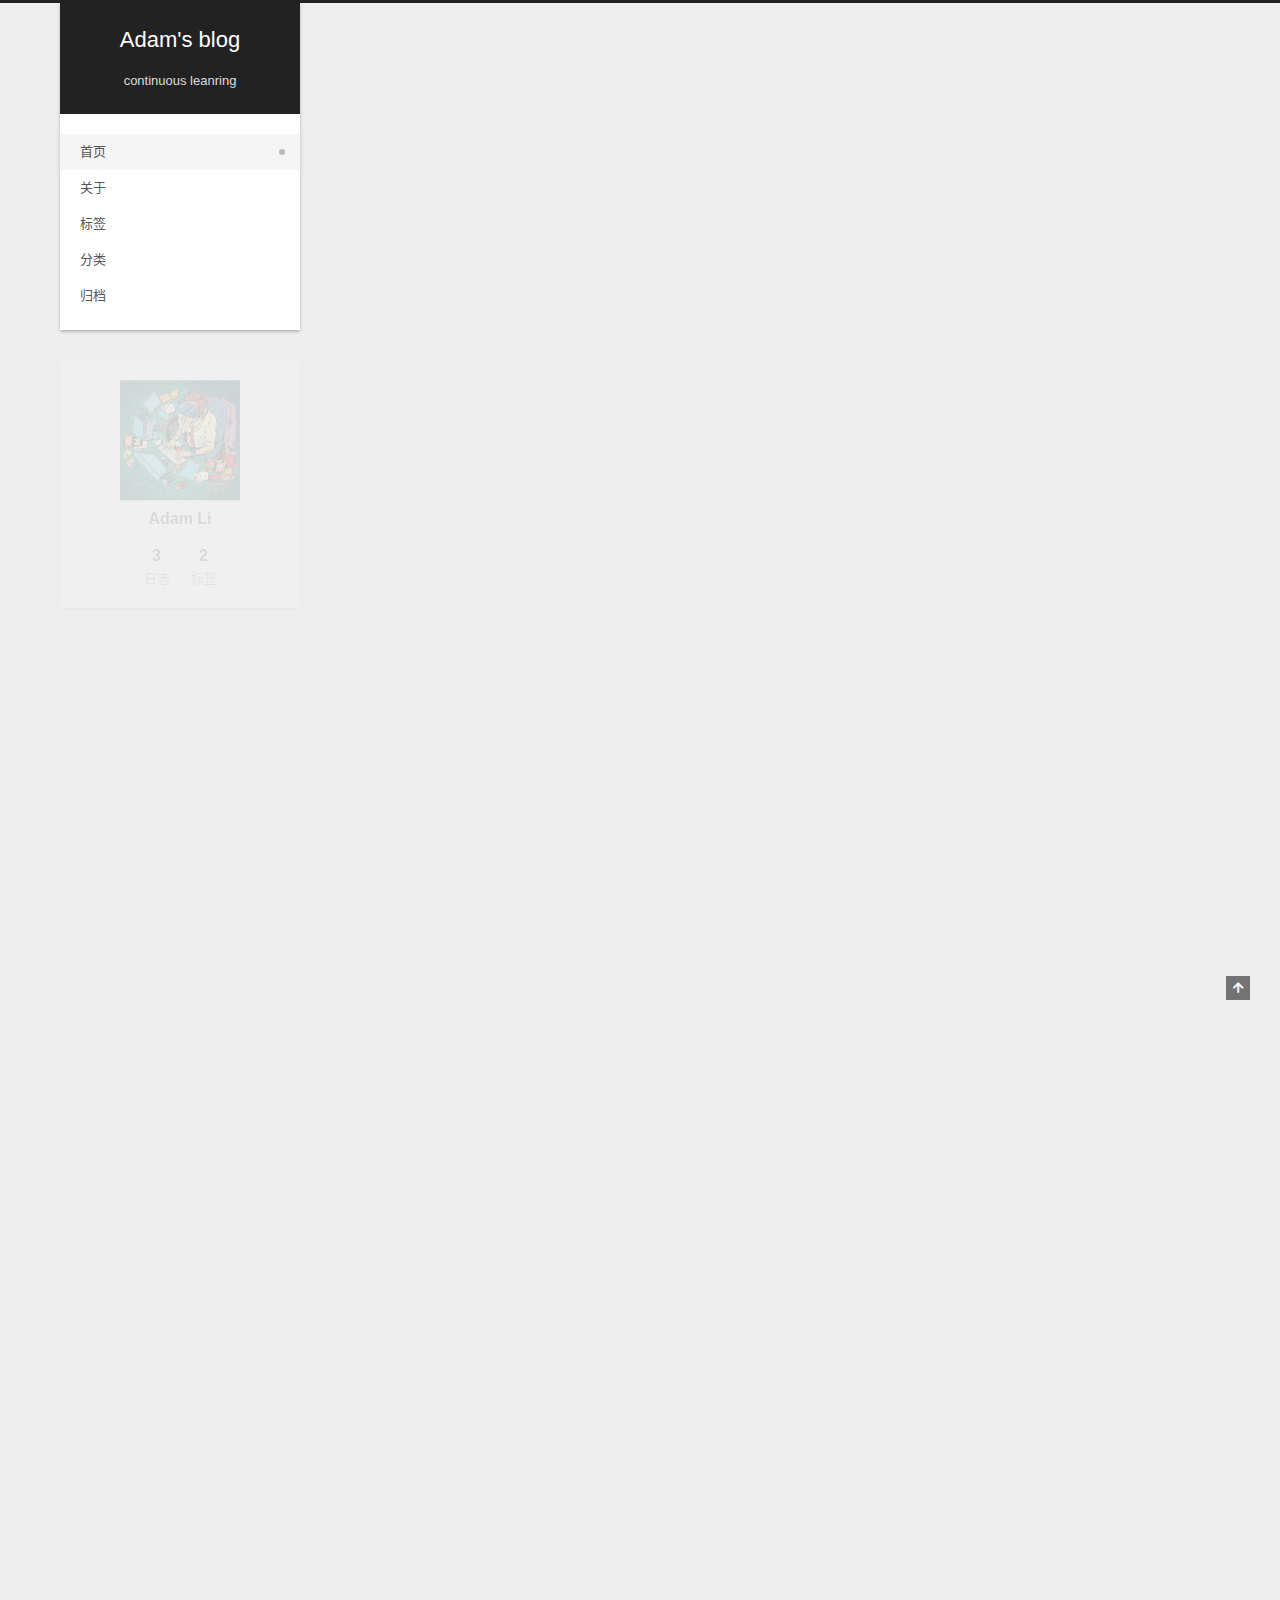
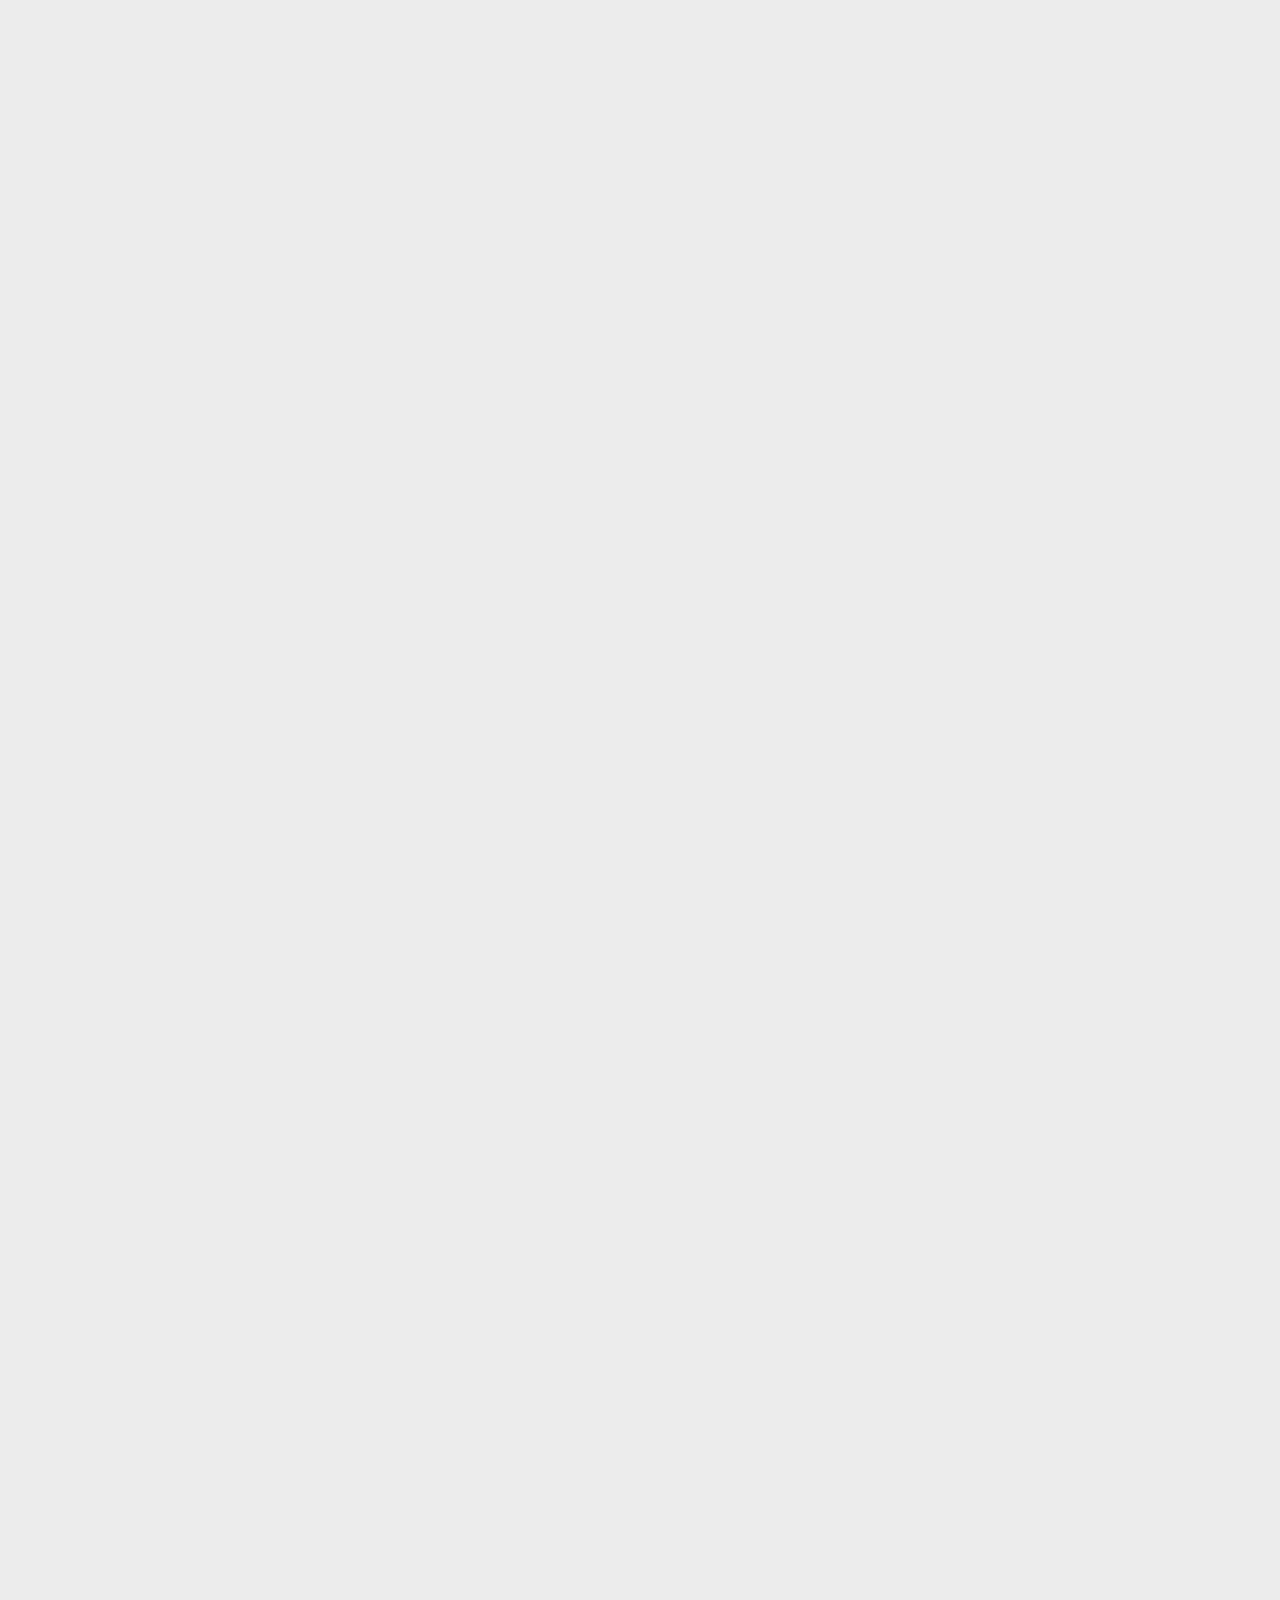
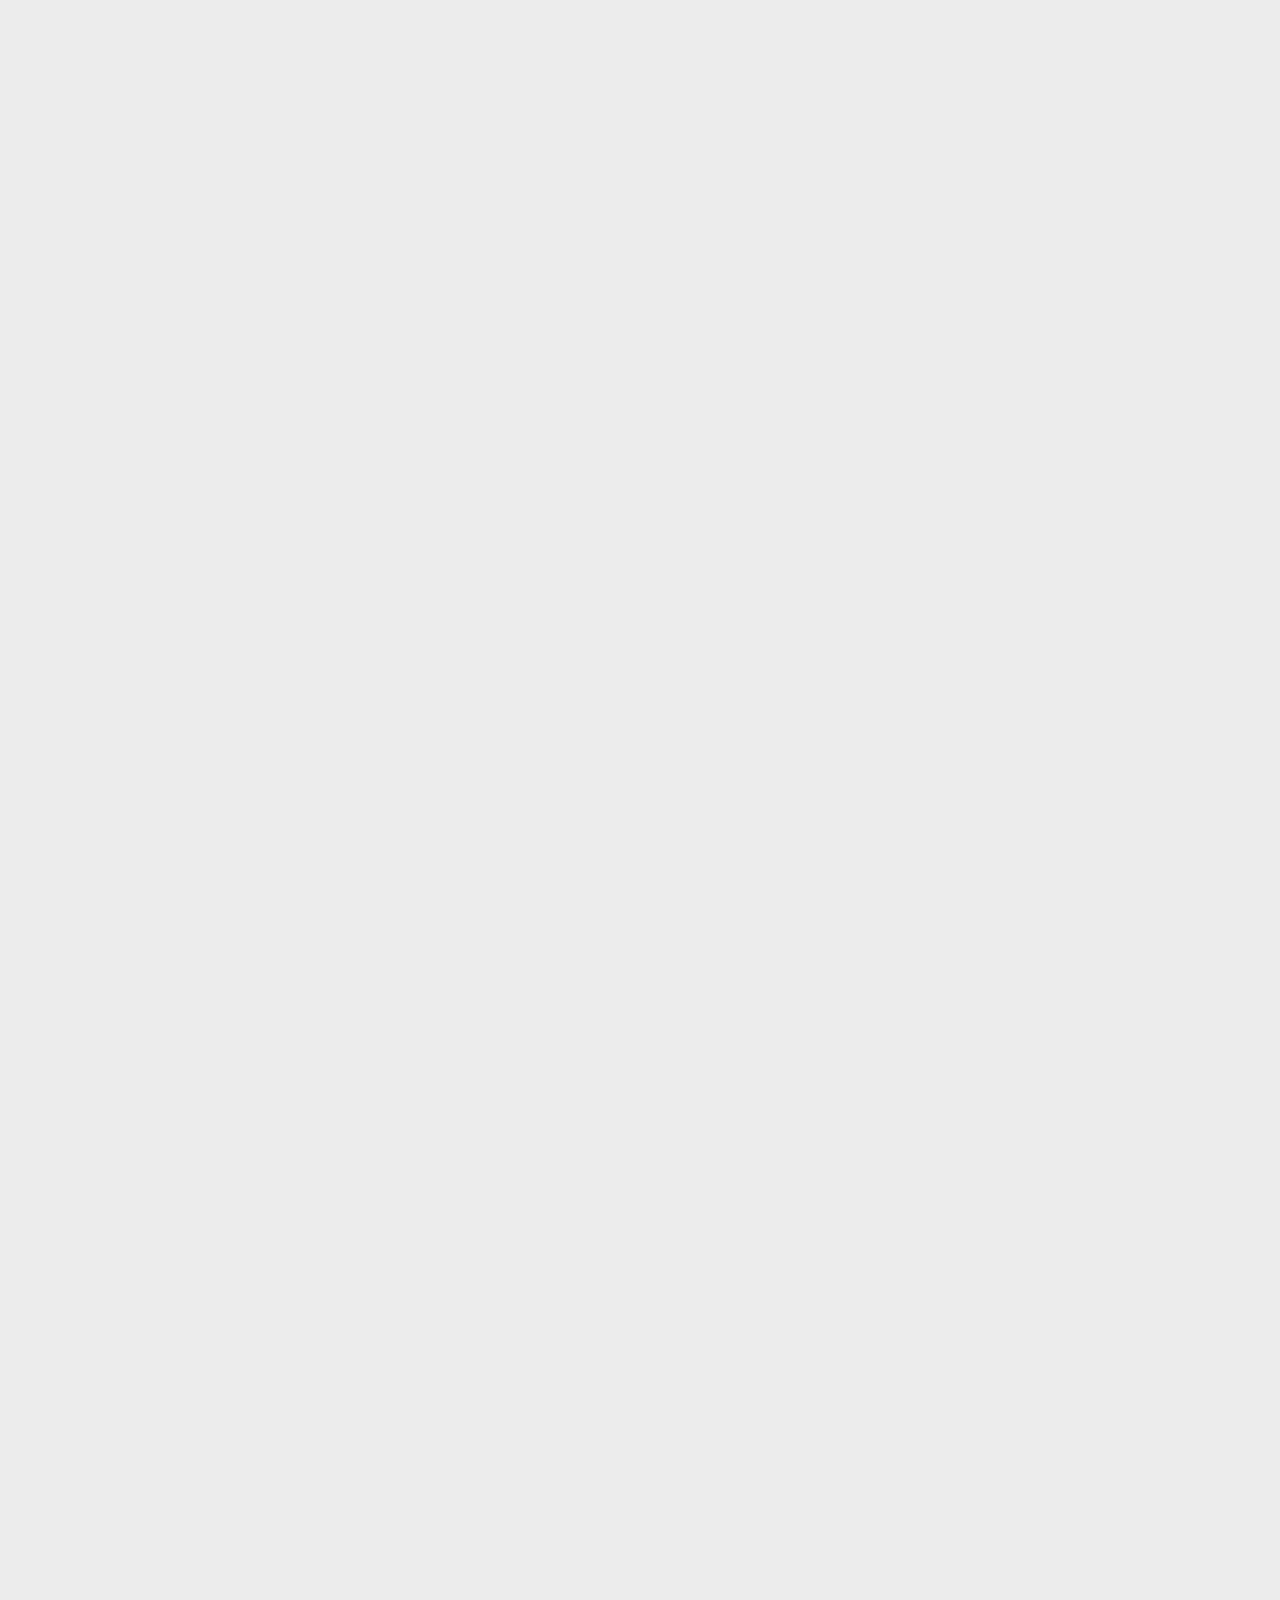
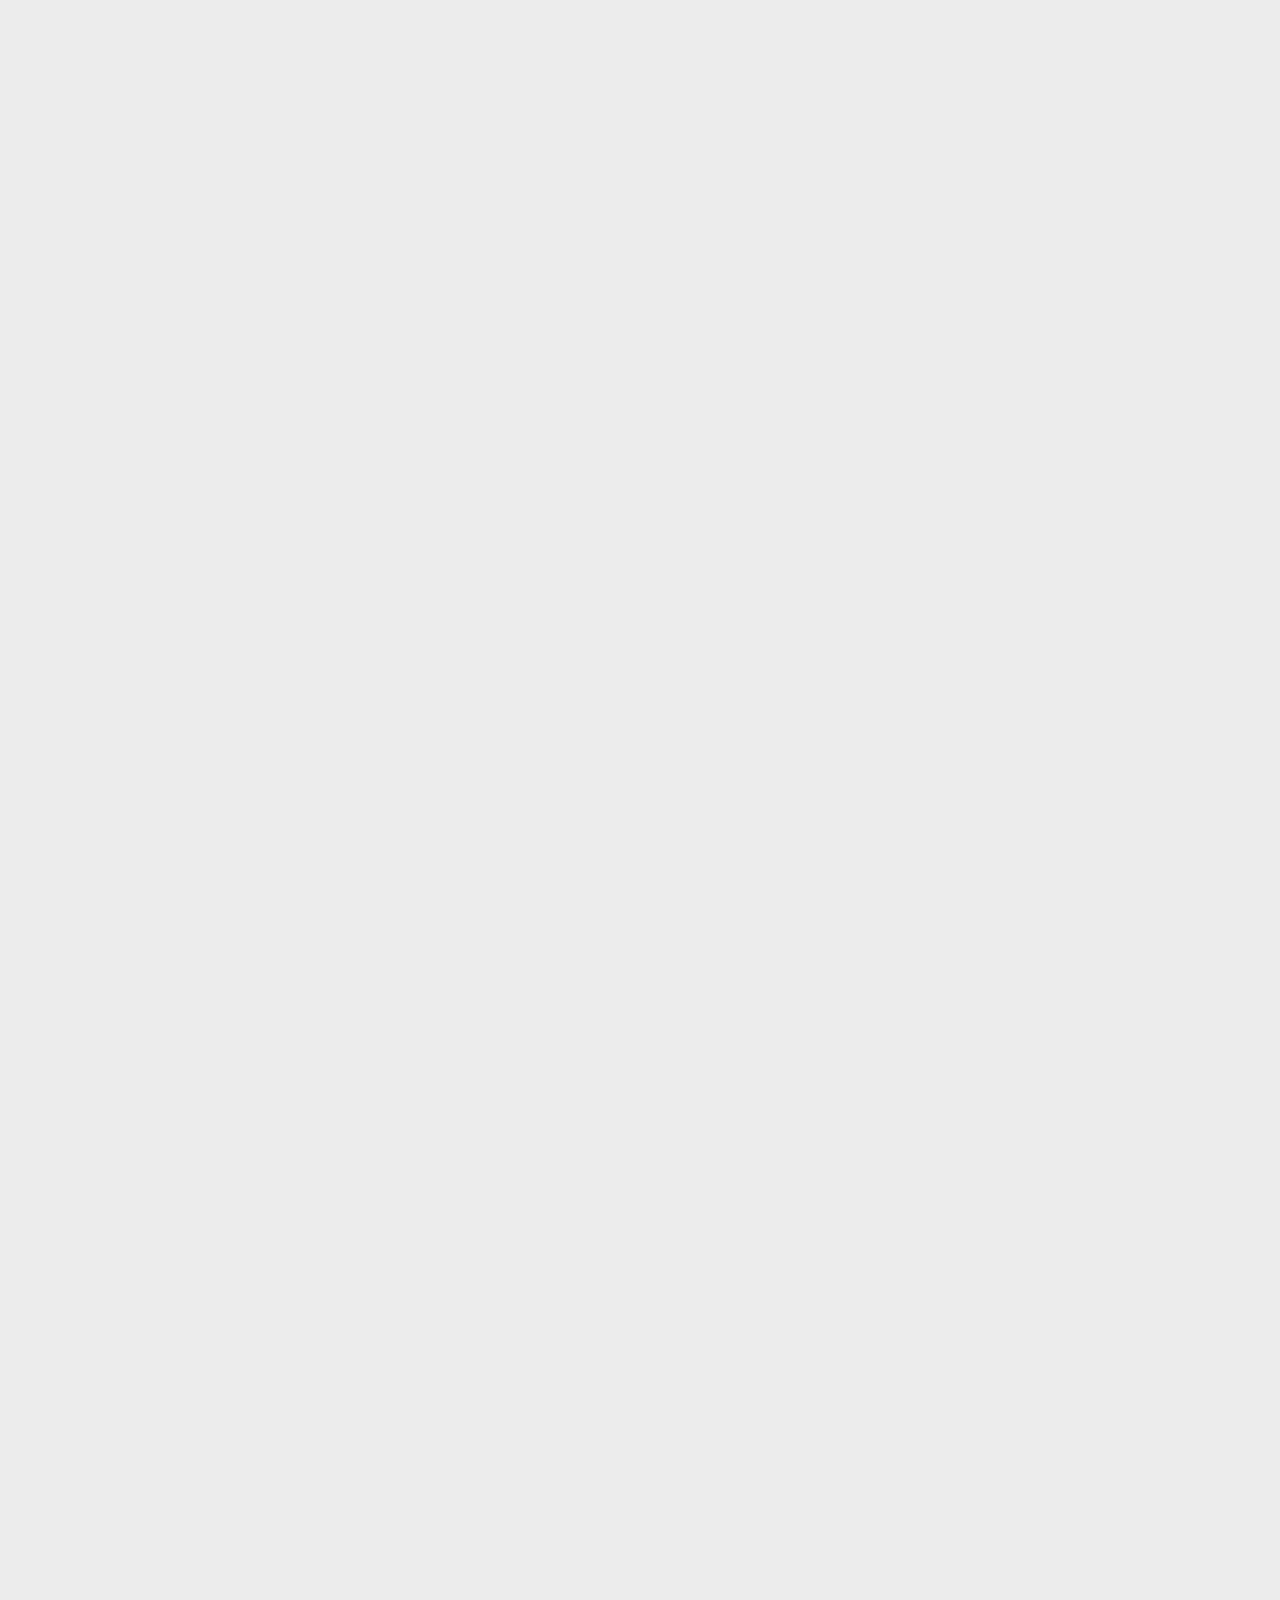
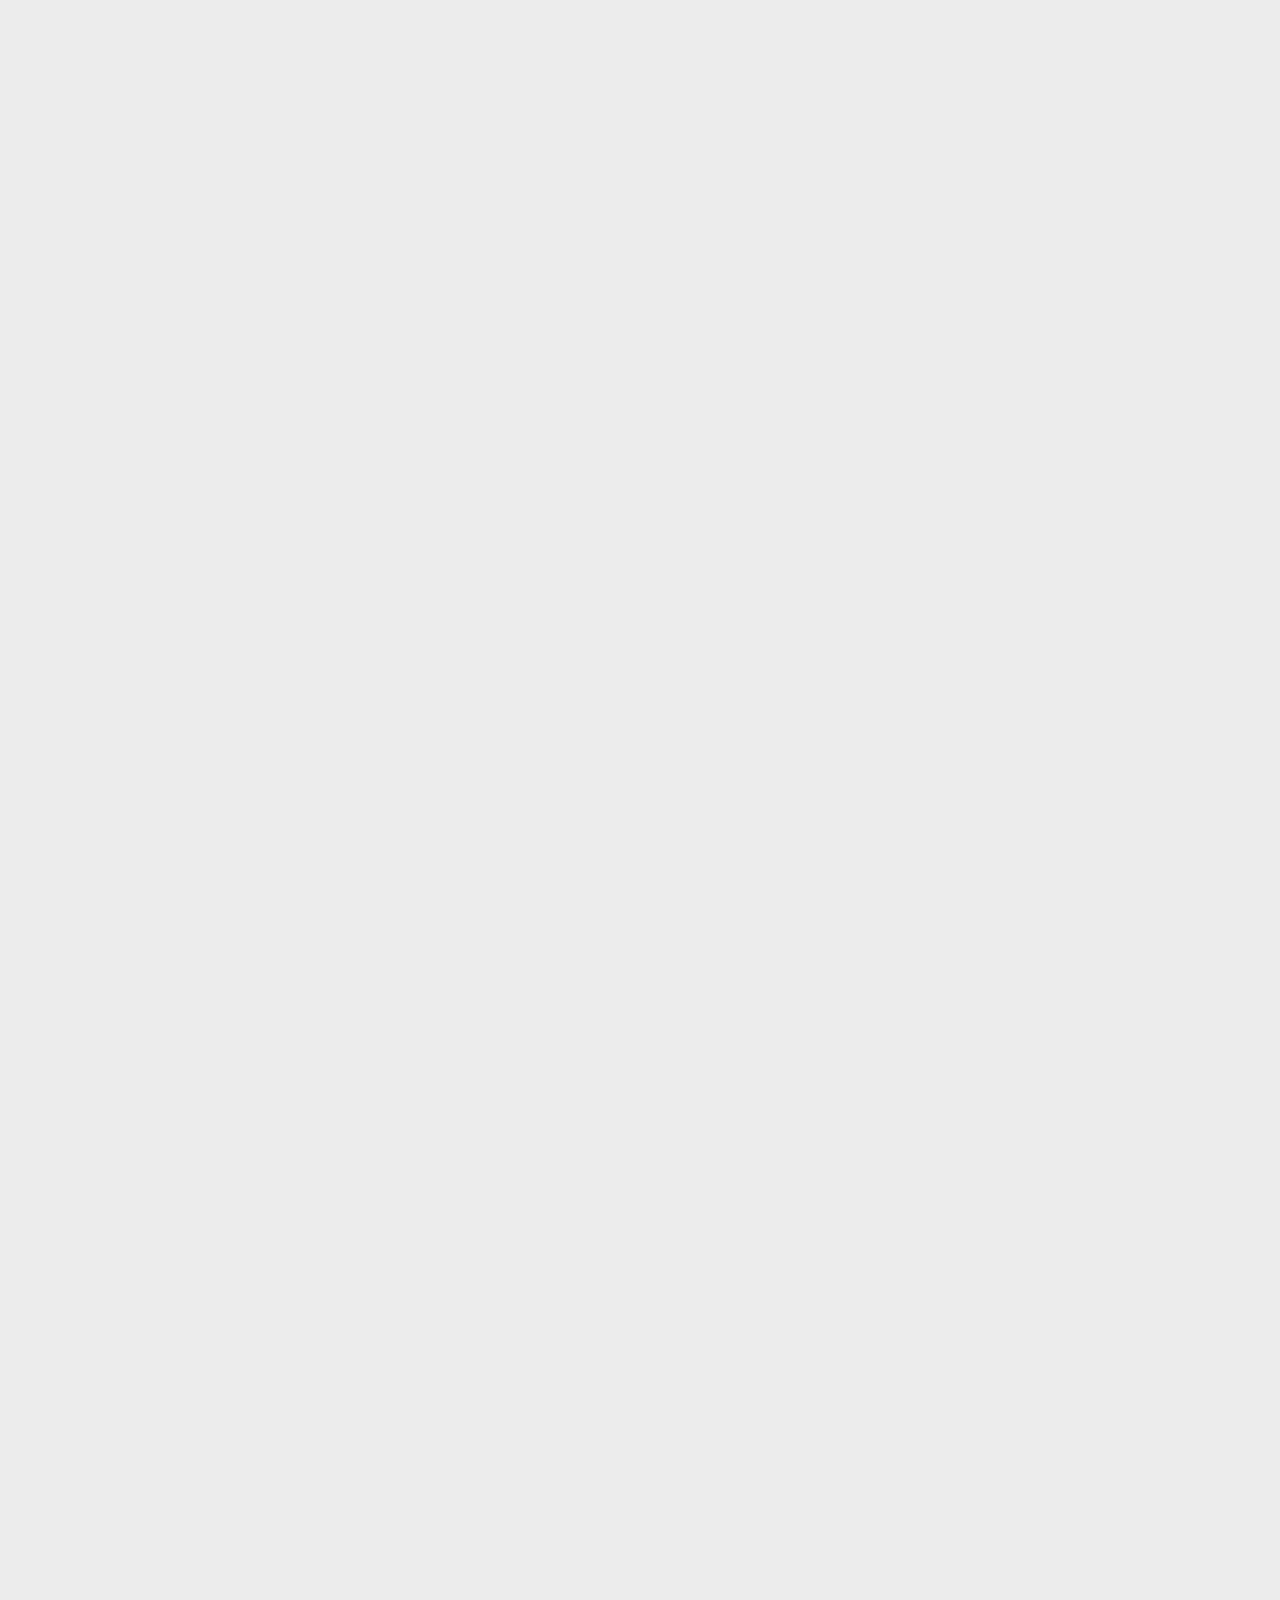
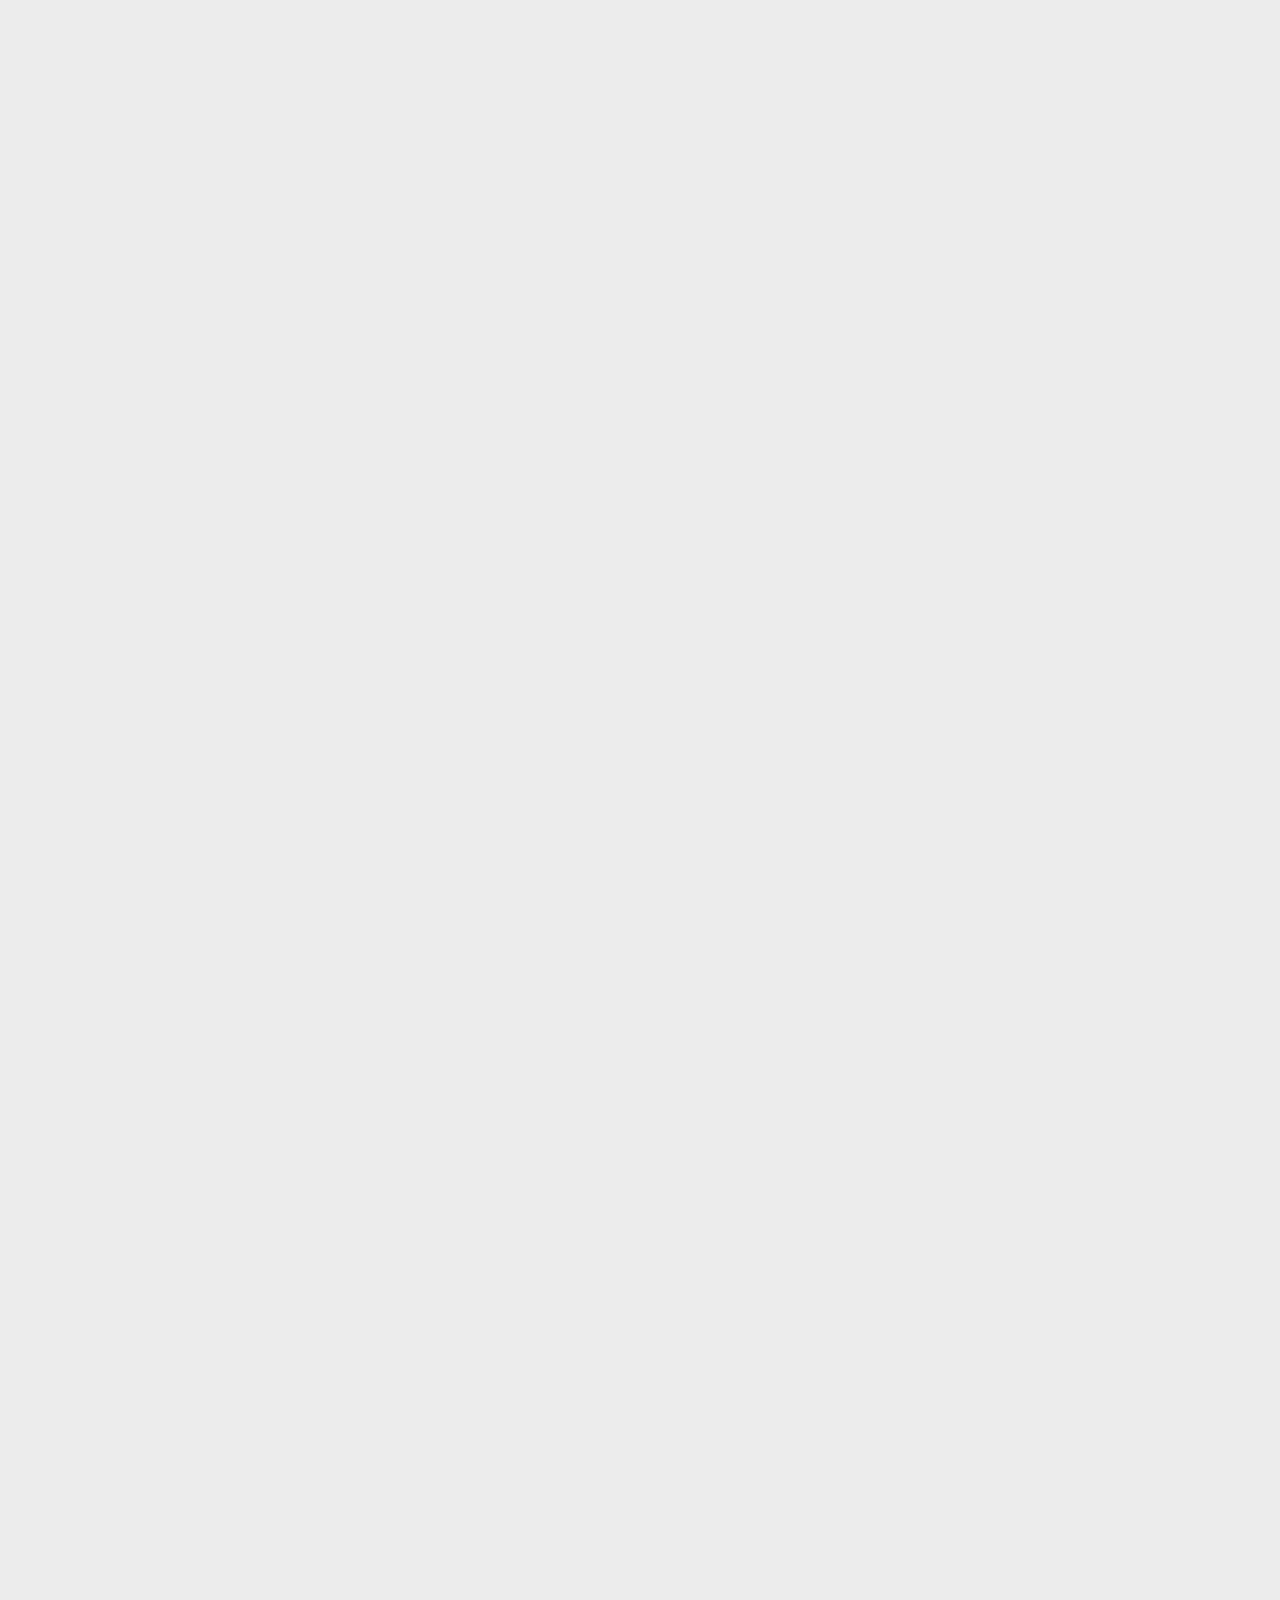
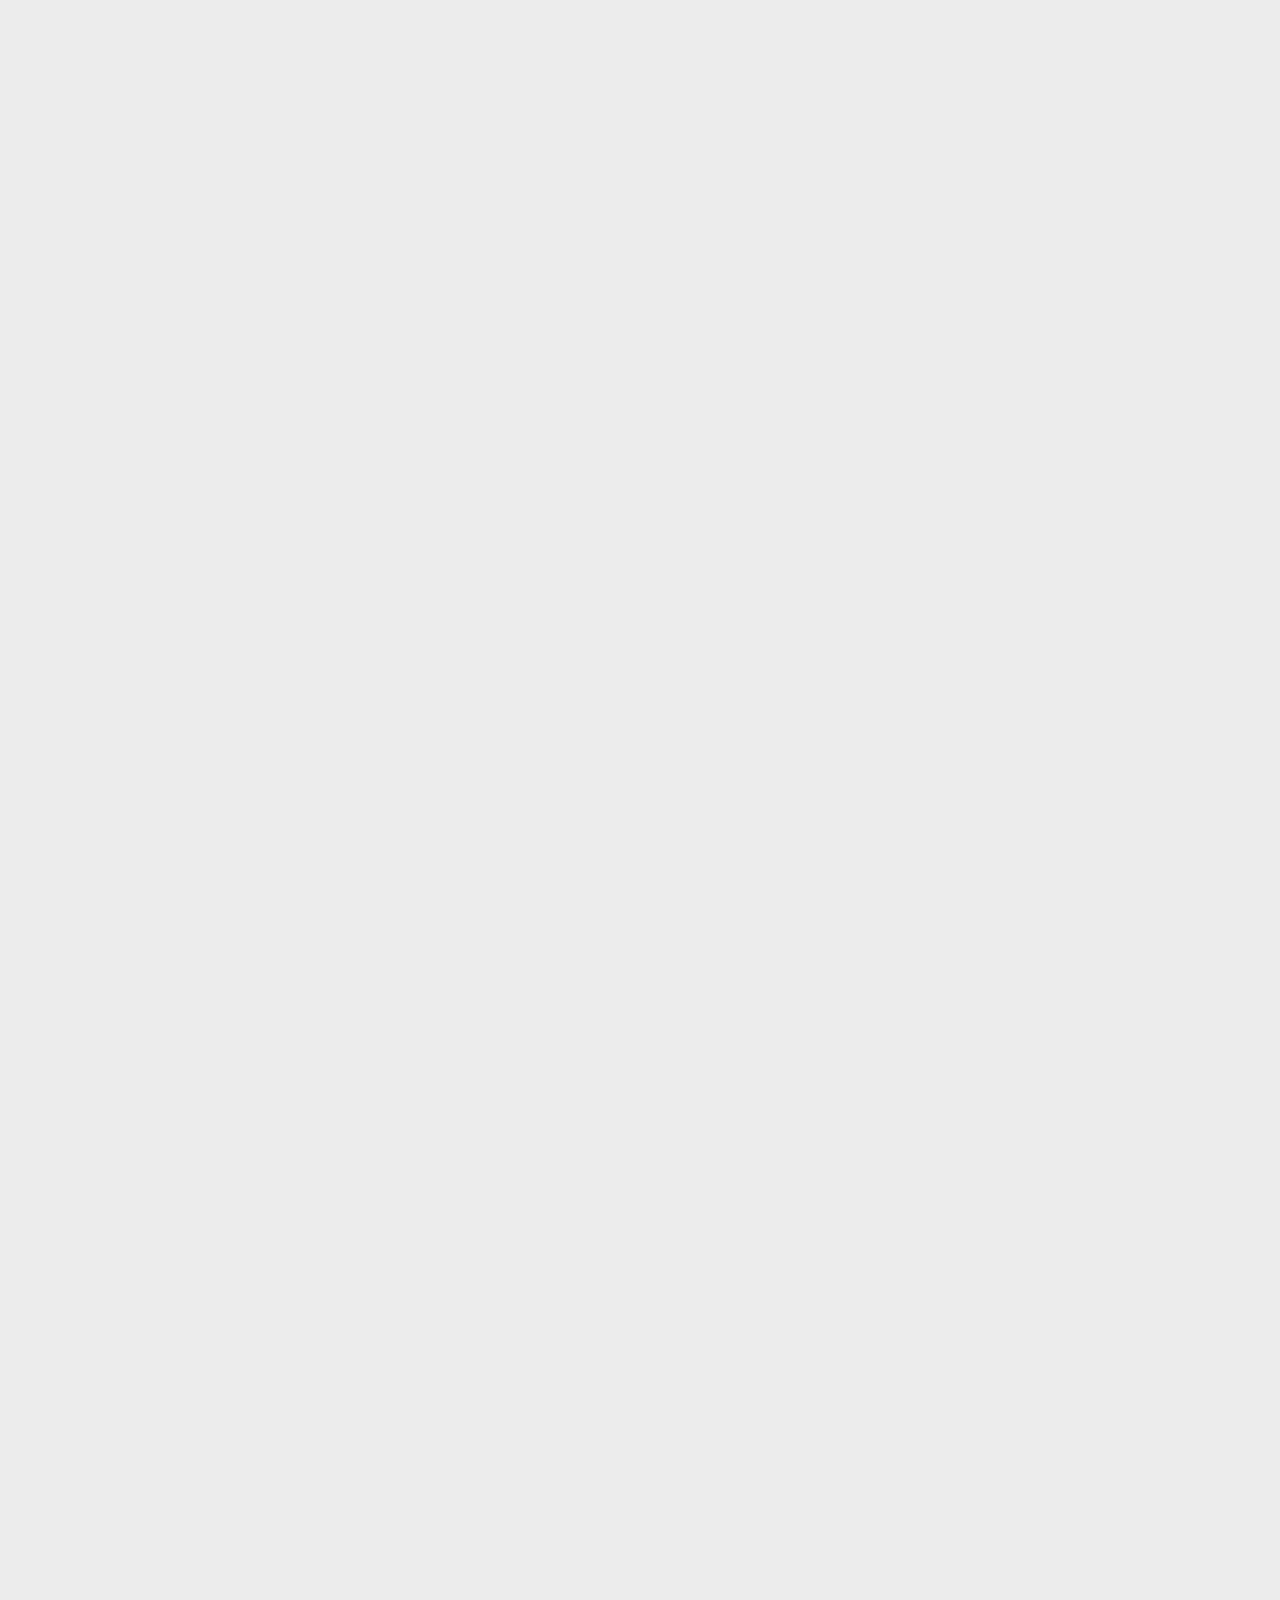
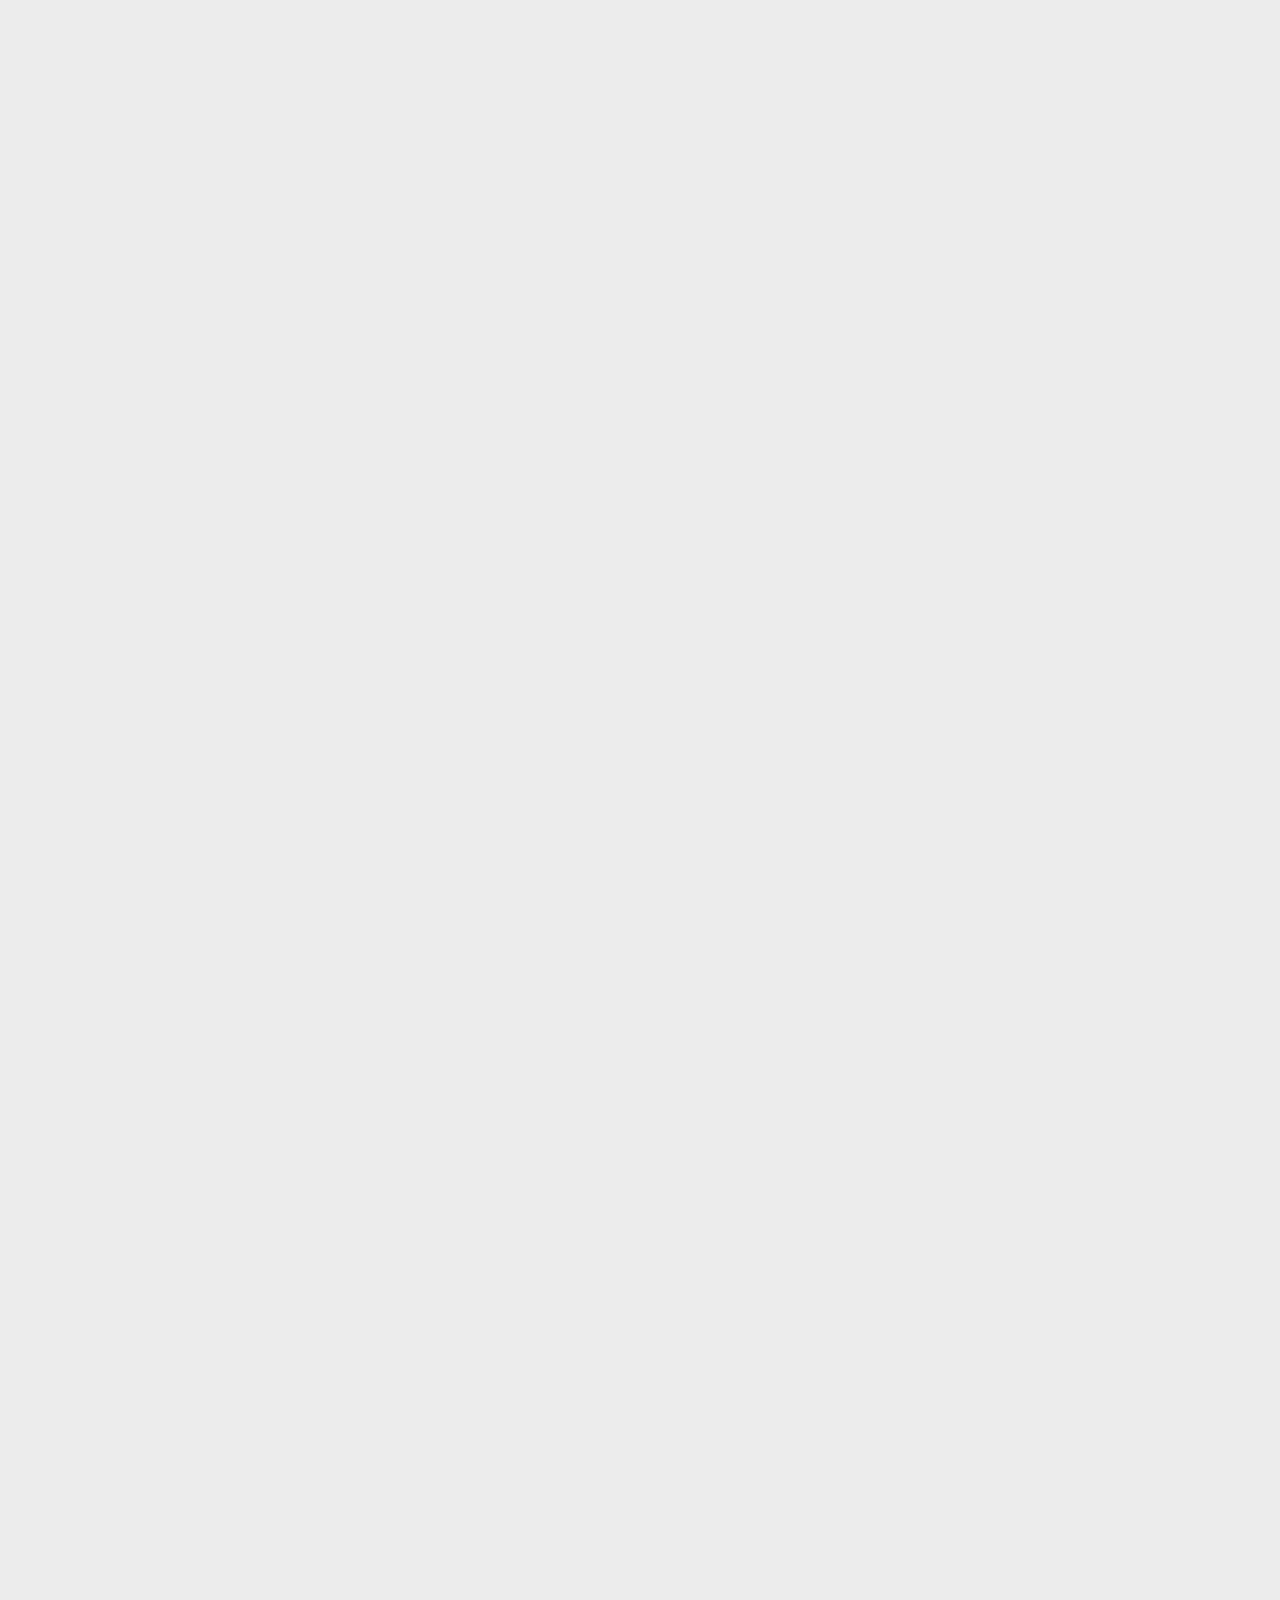
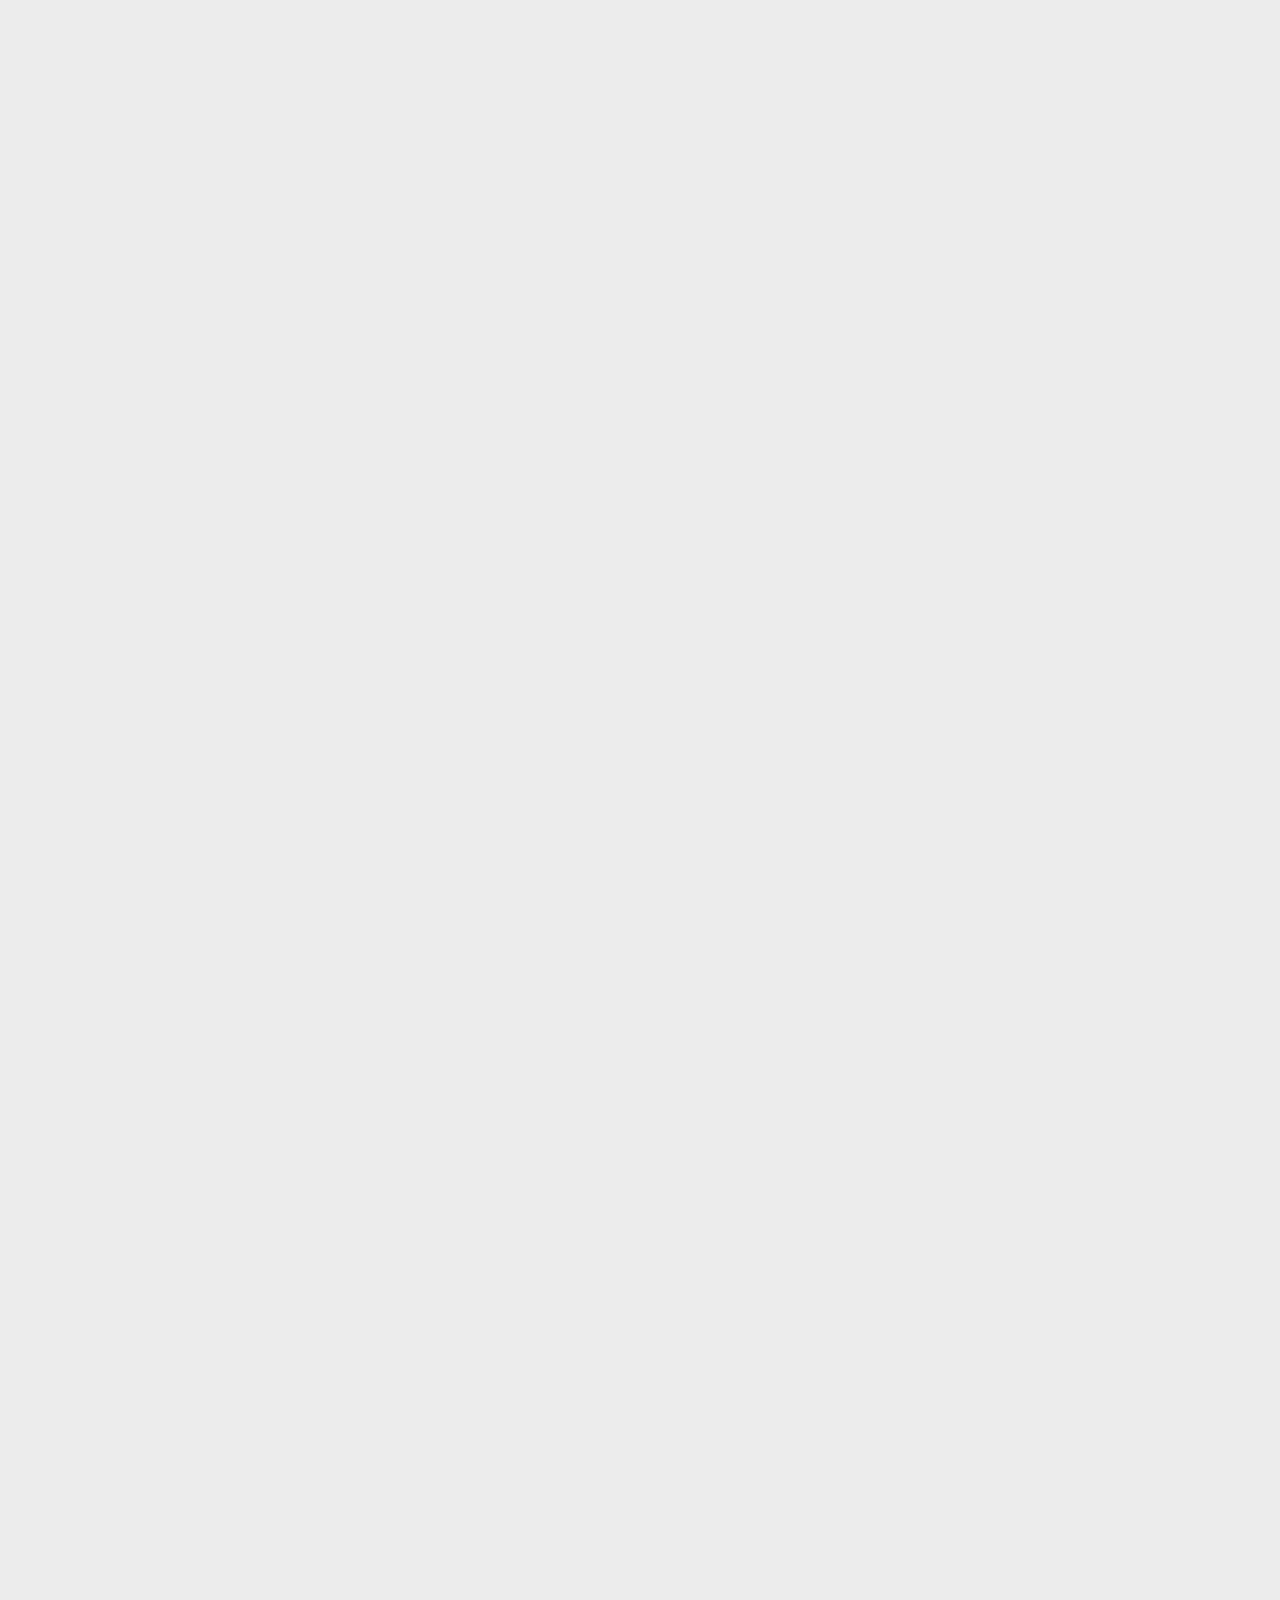
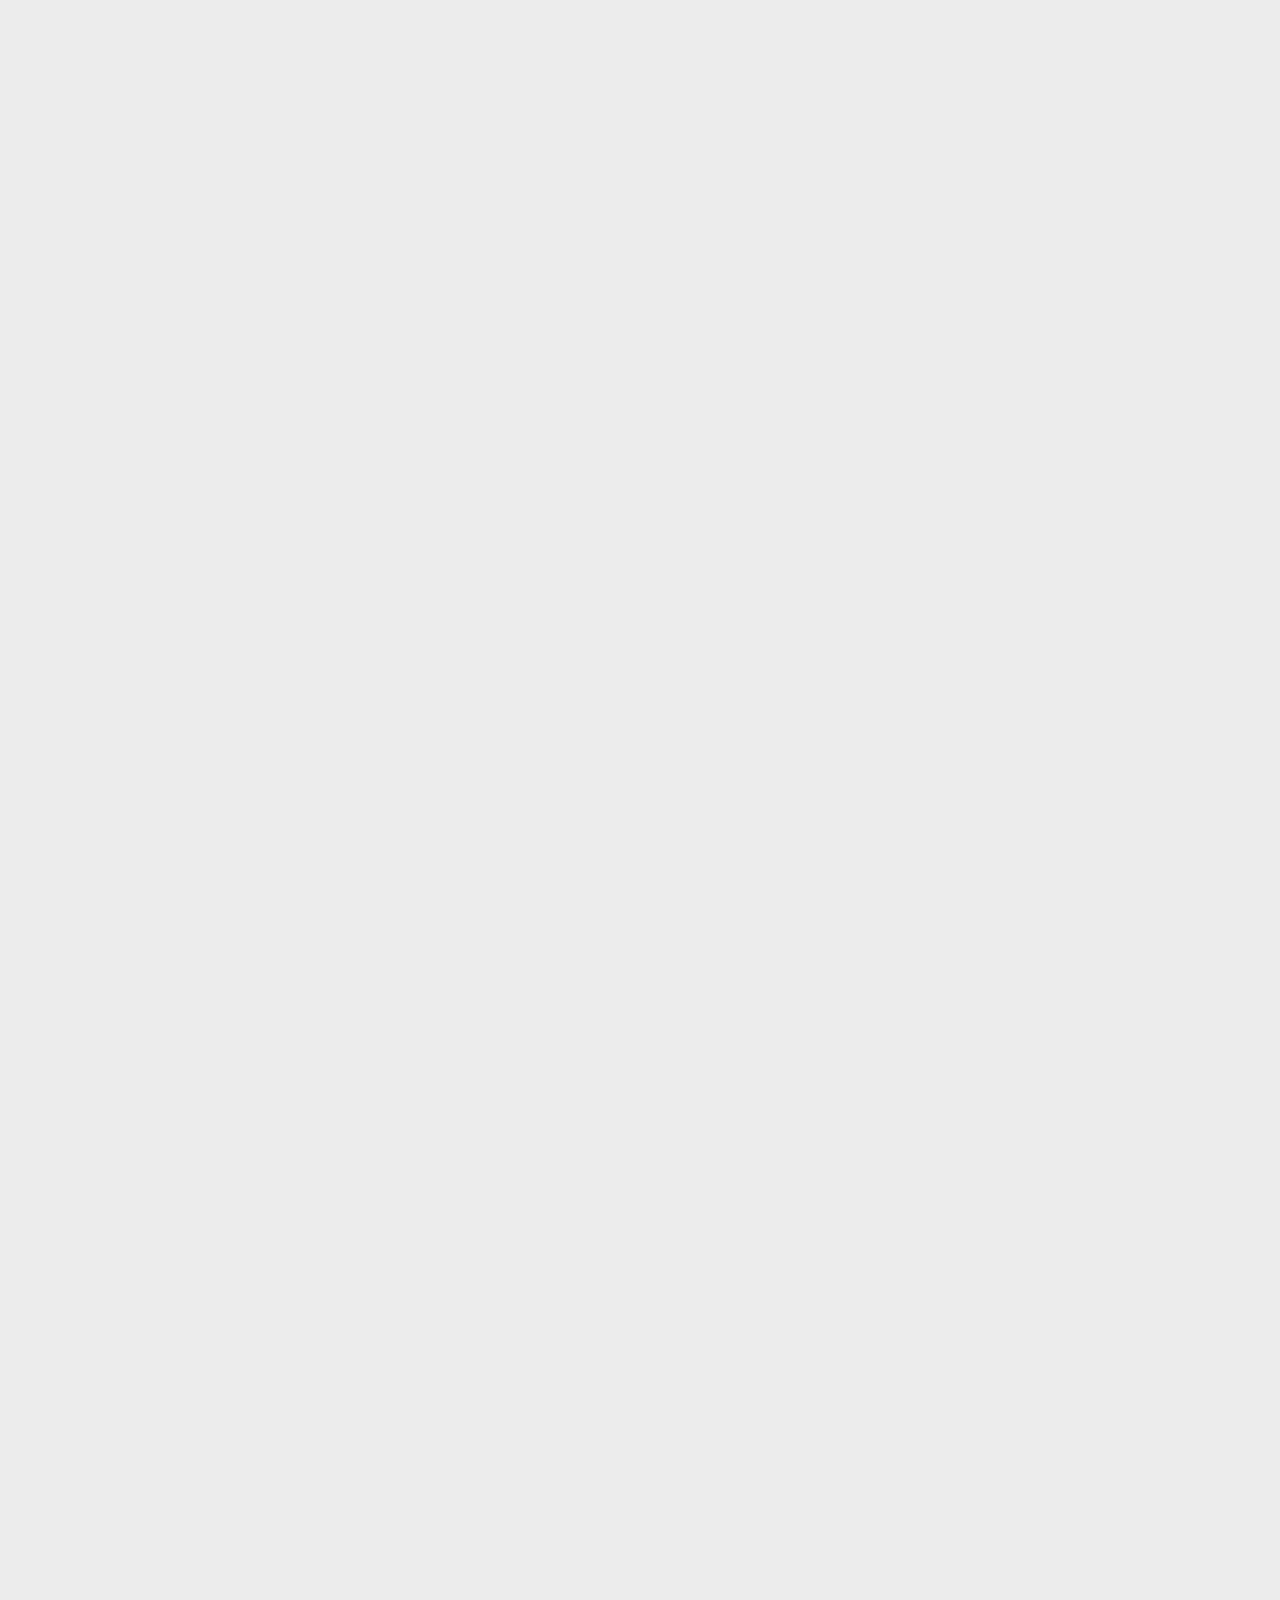
==== commit af623cbf: "Site updated: 2020-12-30 00:33:46" ====
--- a/index.html
+++ b/index.html
@@ -161,7 +161,7 @@
   
   
   <article itemscope itemtype="http://schema.org/Article" class="post-block" lang="zh-CN">
-    <link itemprop="mainEntityOfPage" href="https://lzd-1230.github.io/2020/12/30/Python%20%E7%AB%9E%E8%B5%9B%E5%BA%94%E7%94%A8/">
+    <link itemprop="mainEntityOfPage" href="https://lzd-1230.github.io/2020/12/05/%E6%88%91%E7%9A%84%E7%AC%AC%E4%B8%80%E7%AF%87blog/">
 
     <span hidden itemprop="author" itemscope itemtype="http://schema.org/Person">
       <meta itemprop="image" content="/images/head.jpg">
@@ -175,7 +175,7 @@
       <header class="post-header">
         <h2 class="post-title" itemprop="name headline">
           
-            <a href="/2020/12/30/Python%20%E7%AB%9E%E8%B5%9B%E5%BA%94%E7%94%A8/" class="post-title-link" itemprop="url">未命名</a>
+            <a href="/2020/12/05/%E6%88%91%E7%9A%84%E7%AC%AC%E4%B8%80%E7%AF%87blog/" class="post-title-link" itemprop="url">我的第一篇blog</a>
         </h2>
 
         <div class="post-meta">
@@ -184,10 +184,153 @@
                 <i class="far fa-calendar"></i>
               </span>
               <span class="post-meta-item-text">发表于</span>
-              
-
-              <time title="创建时间：2020-12-30 00:18:05 / 修改时间：00:26:32" itemprop="dateCreated datePublished" datetime="2020-12-30T00:18:05+08:00">2020-12-30</time>
+
+              <time title="创建时间：2020-12-05 23:16:43" itemprop="dateCreated datePublished" datetime="2020-12-05T23:16:43+08:00">2020-12-05</time>
             </span>
+              <span class="post-meta-item">
+                <span class="post-meta-item-icon">
+                  <i class="far fa-calendar-check"></i>
+                </span>
+                <span class="post-meta-item-text">更新于</span>
+                <time title="修改时间：2020-12-27 20:18:30" itemprop="dateModified" datetime="2020-12-27T20:18:30+08:00">2020-12-27</time>
+              </span>
+
+          
+
+        </div>
+      </header>
+
+    
+    
+    
+    <div class="post-body" itemprop="articleBody">
+
+      
+          <h1 id="第一次使用hexo搭建博客"><a href="#第一次使用hexo搭建博客" class="headerlink" title="第一次使用hexo搭建博客"></a>第一次使用hexo搭建博客</h1><p> 好像git的用户名没有和github一致，推上去了但网页打不开</p>
+<h1 id="插入图片"><a href="#插入图片" class="headerlink" title="插入图片"></a>插入图片</h1><p><img src="https://gitee.com/lzd-1230/img-host/raw/master/image/20201227200428.png"></p>
+<p>不知道为什么图片加载失败</p>
+
+      
+    </div>
+
+    
+    
+    
+      <footer class="post-footer">
+        <div class="post-eof"></div>
+      </footer>
+  </article>
+  
+  
+  
+
+      
+  
+  
+  <article itemscope itemtype="http://schema.org/Article" class="post-block" lang="zh-CN">
+    <link itemprop="mainEntityOfPage" href="https://lzd-1230.github.io/2020/12/05/hello-world/">
+
+    <span hidden itemprop="author" itemscope itemtype="http://schema.org/Person">
+      <meta itemprop="image" content="/images/head.jpg">
+      <meta itemprop="name" content="Adam Li">
+      <meta itemprop="description" content="">
+    </span>
+
+    <span hidden itemprop="publisher" itemscope itemtype="http://schema.org/Organization">
+      <meta itemprop="name" content="Adam's blog">
+    </span>
+      <header class="post-header">
+        <h2 class="post-title" itemprop="name headline">
+          
+            <a href="/2020/12/05/hello-world/" class="post-title-link" itemprop="url">Hello World</a>
+        </h2>
+
+        <div class="post-meta">
+            <span class="post-meta-item">
+              <span class="post-meta-item-icon">
+                <i class="far fa-calendar"></i>
+              </span>
+              <span class="post-meta-item-text">发表于</span>
+
+              <time title="创建时间：2020-12-05 23:11:14" itemprop="dateCreated datePublished" datetime="2020-12-05T23:11:14+08:00">2020-12-05</time>
+            </span>
+
+          
+
+        </div>
+      </header>
+
+    
+    
+    
+    <div class="post-body" itemprop="articleBody">
+
+      
+          <p>Welcome to <a target="_blank" rel="noopener" href="https://hexo.io/">Hexo</a>! This is your very first post. Check <a target="_blank" rel="noopener" href="https://hexo.io/docs/">documentation</a> for more info. If you get any problems when using Hexo, you can find the answer in <a target="_blank" rel="noopener" href="https://hexo.io/docs/troubleshooting.html">troubleshooting</a> or you can ask me on <a target="_blank" rel="noopener" href="https://github.com/hexojs/hexo/issues">GitHub</a>.</p>
+<h2 id="Quick-Start"><a href="#Quick-Start" class="headerlink" title="Quick Start"></a>Quick Start</h2><h3 id="Create-a-new-post"><a href="#Create-a-new-post" class="headerlink" title="Create a new post"></a>Create a new post</h3><figure class="highlight bash"><table><tr><td class="gutter"><pre><span class="line">1</span><br></pre></td><td class="code"><pre><span class="line">$ hexo new <span class="string">&quot;My New Post&quot;</span></span><br></pre></td></tr></table></figure>
+
+<p>More info: <a target="_blank" rel="noopener" href="https://hexo.io/docs/writing.html">Writing</a></p>
+<h3 id="Run-server"><a href="#Run-server" class="headerlink" title="Run server"></a>Run server</h3><figure class="highlight bash"><table><tr><td class="gutter"><pre><span class="line">1</span><br></pre></td><td class="code"><pre><span class="line">$ hexo server</span><br></pre></td></tr></table></figure>
+
+<p>More info: <a target="_blank" rel="noopener" href="https://hexo.io/docs/server.html">Server</a></p>
+<h3 id="Generate-static-files"><a href="#Generate-static-files" class="headerlink" title="Generate static files"></a>Generate static files</h3><figure class="highlight bash"><table><tr><td class="gutter"><pre><span class="line">1</span><br></pre></td><td class="code"><pre><span class="line">$ hexo generate</span><br></pre></td></tr></table></figure>
+
+<p>More info: <a target="_blank" rel="noopener" href="https://hexo.io/docs/generating.html">Generating</a></p>
+<h3 id="Deploy-to-remote-sites"><a href="#Deploy-to-remote-sites" class="headerlink" title="Deploy to remote sites"></a>Deploy to remote sites</h3><figure class="highlight bash"><table><tr><td class="gutter"><pre><span class="line">1</span><br></pre></td><td class="code"><pre><span class="line">$ hexo deploy</span><br></pre></td></tr></table></figure>
+
+<p>More info: <a target="_blank" rel="noopener" href="https://hexo.io/docs/one-command-deployment.html">Deployment</a></p>
+
+      
+    </div>
+
+    
+    
+    
+      <footer class="post-footer">
+        <div class="post-eof"></div>
+      </footer>
+  </article>
+  
+  
+  
+
+      
+  
+  
+  <article itemscope itemtype="http://schema.org/Article" class="post-block" lang="zh-CN">
+    <link itemprop="mainEntityOfPage" href="https://lzd-1230.github.io/1970/01/01/Python%20%E7%AB%9E%E8%B5%9B%E5%BA%94%E7%94%A8/">
+
+    <span hidden itemprop="author" itemscope itemtype="http://schema.org/Person">
+      <meta itemprop="image" content="/images/head.jpg">
+      <meta itemprop="name" content="Adam Li">
+      <meta itemprop="description" content="">
+    </span>
+
+    <span hidden itemprop="publisher" itemscope itemtype="http://schema.org/Organization">
+      <meta itemprop="name" content="Adam's blog">
+    </span>
+      <header class="post-header">
+        <h2 class="post-title" itemprop="name headline">
+          
+            <a href="/1970/01/01/Python%20%E7%AB%9E%E8%B5%9B%E5%BA%94%E7%94%A8/" class="post-title-link" itemprop="url">python学习</a>
+        </h2>
+
+        <div class="post-meta">
+            <span class="post-meta-item">
+              <span class="post-meta-item-icon">
+                <i class="far fa-calendar"></i>
+              </span>
+              <span class="post-meta-item-text">发表于</span>
+
+              <time title="创建时间：1970-01-01 08:00:00" itemprop="dateCreated datePublished" datetime="1970-01-01T08:00:00+08:00">1970-01-01</time>
+            </span>
+              <span class="post-meta-item">
+                <span class="post-meta-item-icon">
+                  <i class="far fa-calendar-check"></i>
+                </span>
+                <span class="post-meta-item-text">更新于</span>
+                <time title="修改时间：2020-12-30 00:33:33" itemprop="dateModified" datetime="2020-12-30T00:33:33+08:00">2020-12-30</time>
+              </span>
 
           
 
@@ -691,143 +834,6 @@
 </ol>
 </li>
 </ul>
-
-      
-    </div>
-
-    
-    
-    
-      <footer class="post-footer">
-        <div class="post-eof"></div>
-      </footer>
-  </article>
-  
-  
-  
-
-      
-  
-  
-  <article itemscope itemtype="http://schema.org/Article" class="post-block" lang="zh-CN">
-    <link itemprop="mainEntityOfPage" href="https://lzd-1230.github.io/2020/12/05/%E6%88%91%E7%9A%84%E7%AC%AC%E4%B8%80%E7%AF%87blog/">
-
-    <span hidden itemprop="author" itemscope itemtype="http://schema.org/Person">
-      <meta itemprop="image" content="/images/head.jpg">
-      <meta itemprop="name" content="Adam Li">
-      <meta itemprop="description" content="">
-    </span>
-
-    <span hidden itemprop="publisher" itemscope itemtype="http://schema.org/Organization">
-      <meta itemprop="name" content="Adam's blog">
-    </span>
-      <header class="post-header">
-        <h2 class="post-title" itemprop="name headline">
-          
-            <a href="/2020/12/05/%E6%88%91%E7%9A%84%E7%AC%AC%E4%B8%80%E7%AF%87blog/" class="post-title-link" itemprop="url">我的第一篇blog</a>
-        </h2>
-
-        <div class="post-meta">
-            <span class="post-meta-item">
-              <span class="post-meta-item-icon">
-                <i class="far fa-calendar"></i>
-              </span>
-              <span class="post-meta-item-text">发表于</span>
-
-              <time title="创建时间：2020-12-05 23:16:43" itemprop="dateCreated datePublished" datetime="2020-12-05T23:16:43+08:00">2020-12-05</time>
-            </span>
-              <span class="post-meta-item">
-                <span class="post-meta-item-icon">
-                  <i class="far fa-calendar-check"></i>
-                </span>
-                <span class="post-meta-item-text">更新于</span>
-                <time title="修改时间：2020-12-27 20:18:30" itemprop="dateModified" datetime="2020-12-27T20:18:30+08:00">2020-12-27</time>
-              </span>
-
-          
-
-        </div>
-      </header>
-
-    
-    
-    
-    <div class="post-body" itemprop="articleBody">
-
-      
-          <h1 id="第一次使用hexo搭建博客"><a href="#第一次使用hexo搭建博客" class="headerlink" title="第一次使用hexo搭建博客"></a>第一次使用hexo搭建博客</h1><p> 好像git的用户名没有和github一致，推上去了但网页打不开</p>
-<h1 id="插入图片"><a href="#插入图片" class="headerlink" title="插入图片"></a>插入图片</h1><p><img src="https://gitee.com/lzd-1230/img-host/raw/master/image/20201227200428.png"></p>
-<p>不知道为什么图片加载失败</p>
-
-      
-    </div>
-
-    
-    
-    
-      <footer class="post-footer">
-        <div class="post-eof"></div>
-      </footer>
-  </article>
-  
-  
-  
-
-      
-  
-  
-  <article itemscope itemtype="http://schema.org/Article" class="post-block" lang="zh-CN">
-    <link itemprop="mainEntityOfPage" href="https://lzd-1230.github.io/2020/12/05/hello-world/">
-
-    <span hidden itemprop="author" itemscope itemtype="http://schema.org/Person">
-      <meta itemprop="image" content="/images/head.jpg">
-      <meta itemprop="name" content="Adam Li">
-      <meta itemprop="description" content="">
-    </span>
-
-    <span hidden itemprop="publisher" itemscope itemtype="http://schema.org/Organization">
-      <meta itemprop="name" content="Adam's blog">
-    </span>
-      <header class="post-header">
-        <h2 class="post-title" itemprop="name headline">
-          
-            <a href="/2020/12/05/hello-world/" class="post-title-link" itemprop="url">Hello World</a>
-        </h2>
-
-        <div class="post-meta">
-            <span class="post-meta-item">
-              <span class="post-meta-item-icon">
-                <i class="far fa-calendar"></i>
-              </span>
-              <span class="post-meta-item-text">发表于</span>
-
-              <time title="创建时间：2020-12-05 23:11:14" itemprop="dateCreated datePublished" datetime="2020-12-05T23:11:14+08:00">2020-12-05</time>
-            </span>
-
-          
-
-        </div>
-      </header>
-
-    
-    
-    
-    <div class="post-body" itemprop="articleBody">
-
-      
-          <p>Welcome to <a target="_blank" rel="noopener" href="https://hexo.io/">Hexo</a>! This is your very first post. Check <a target="_blank" rel="noopener" href="https://hexo.io/docs/">documentation</a> for more info. If you get any problems when using Hexo, you can find the answer in <a target="_blank" rel="noopener" href="https://hexo.io/docs/troubleshooting.html">troubleshooting</a> or you can ask me on <a target="_blank" rel="noopener" href="https://github.com/hexojs/hexo/issues">GitHub</a>.</p>
-<h2 id="Quick-Start"><a href="#Quick-Start" class="headerlink" title="Quick Start"></a>Quick Start</h2><h3 id="Create-a-new-post"><a href="#Create-a-new-post" class="headerlink" title="Create a new post"></a>Create a new post</h3><figure class="highlight bash"><table><tr><td class="gutter"><pre><span class="line">1</span><br></pre></td><td class="code"><pre><span class="line">$ hexo new <span class="string">&quot;My New Post&quot;</span></span><br></pre></td></tr></table></figure>
-
-<p>More info: <a target="_blank" rel="noopener" href="https://hexo.io/docs/writing.html">Writing</a></p>
-<h3 id="Run-server"><a href="#Run-server" class="headerlink" title="Run server"></a>Run server</h3><figure class="highlight bash"><table><tr><td class="gutter"><pre><span class="line">1</span><br></pre></td><td class="code"><pre><span class="line">$ hexo server</span><br></pre></td></tr></table></figure>
-
-<p>More info: <a target="_blank" rel="noopener" href="https://hexo.io/docs/server.html">Server</a></p>
-<h3 id="Generate-static-files"><a href="#Generate-static-files" class="headerlink" title="Generate static files"></a>Generate static files</h3><figure class="highlight bash"><table><tr><td class="gutter"><pre><span class="line">1</span><br></pre></td><td class="code"><pre><span class="line">$ hexo generate</span><br></pre></td></tr></table></figure>
-
-<p>More info: <a target="_blank" rel="noopener" href="https://hexo.io/docs/generating.html">Generating</a></p>
-<h3 id="Deploy-to-remote-sites"><a href="#Deploy-to-remote-sites" class="headerlink" title="Deploy to remote sites"></a>Deploy to remote sites</h3><figure class="highlight bash"><table><tr><td class="gutter"><pre><span class="line">1</span><br></pre></td><td class="code"><pre><span class="line">$ hexo deploy</span><br></pre></td></tr></table></figure>
-
-<p>More info: <a target="_blank" rel="noopener" href="https://hexo.io/docs/one-command-deployment.html">Deployment</a></p>
 
       
     </div>
@@ -918,7 +924,7 @@
       <div class="site-state-item site-state-tags">
             <a href="/tags/">
           
-        <span class="site-state-item-count">1</span>
+        <span class="site-state-item-count">2</span>
         <span class="site-state-item-name">标签</span></a>
       </div>
   </nav>
--- a/css/main.css
+++ b/css/main.css
@@ -1168,7 +1168,7 @@
 }
 .links-of-author a::before,
 .links-of-author span.exturl::before {
-  background: #50ff03;
+  background: #ff9c4f;
   border-radius: 50%;
   content: ' ';
   display: inline-block;
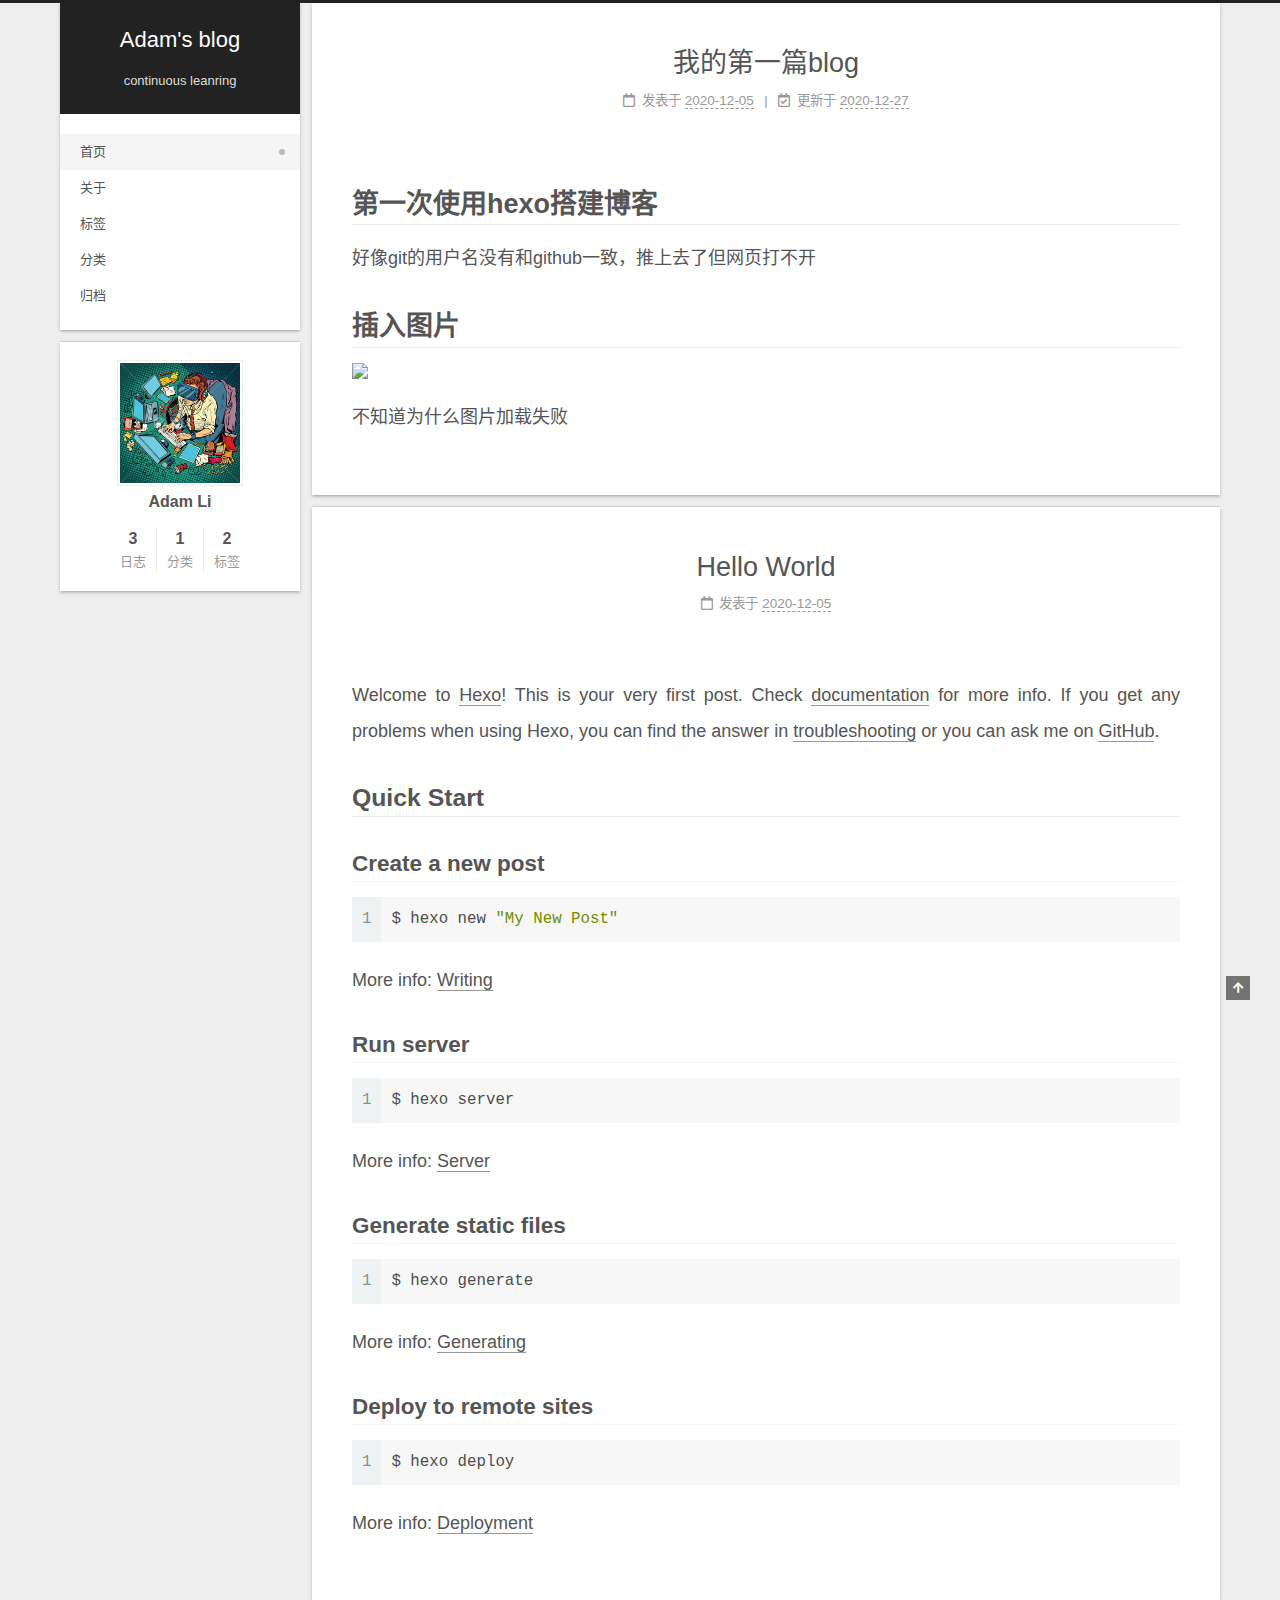
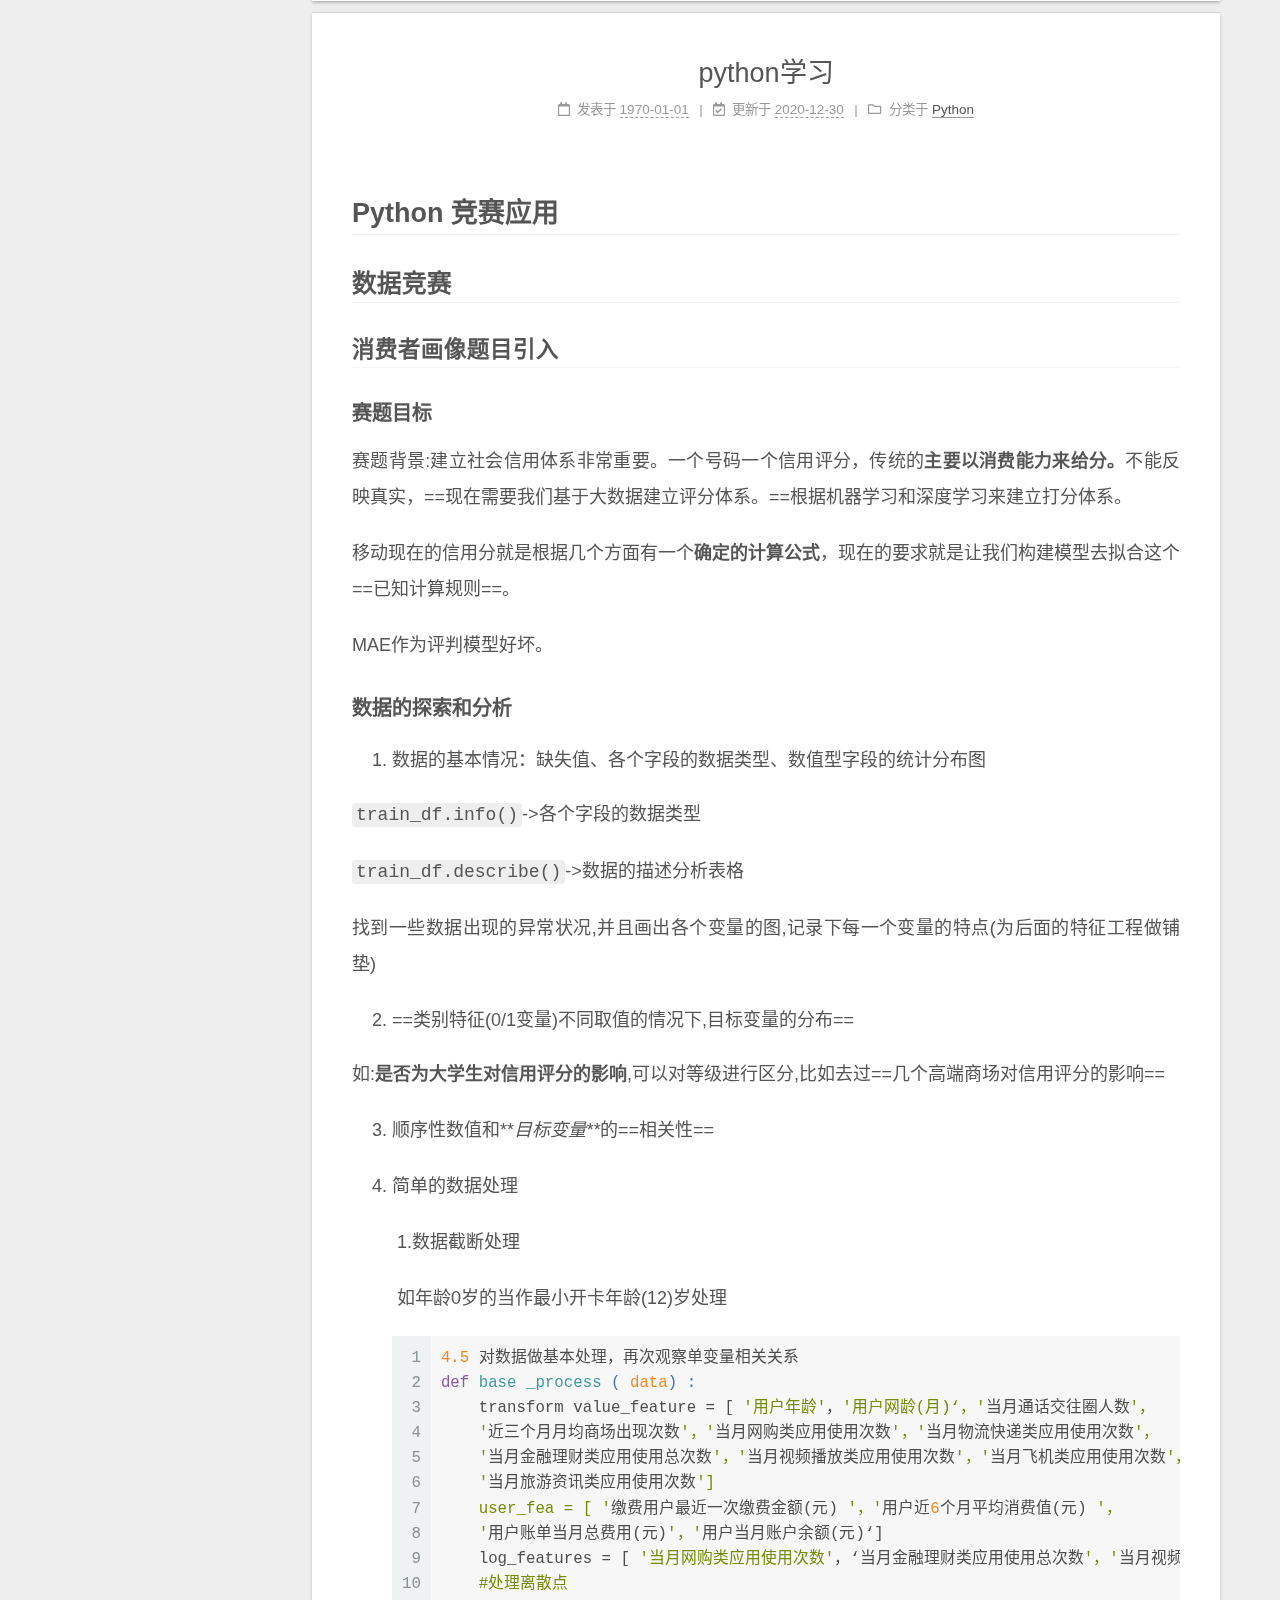
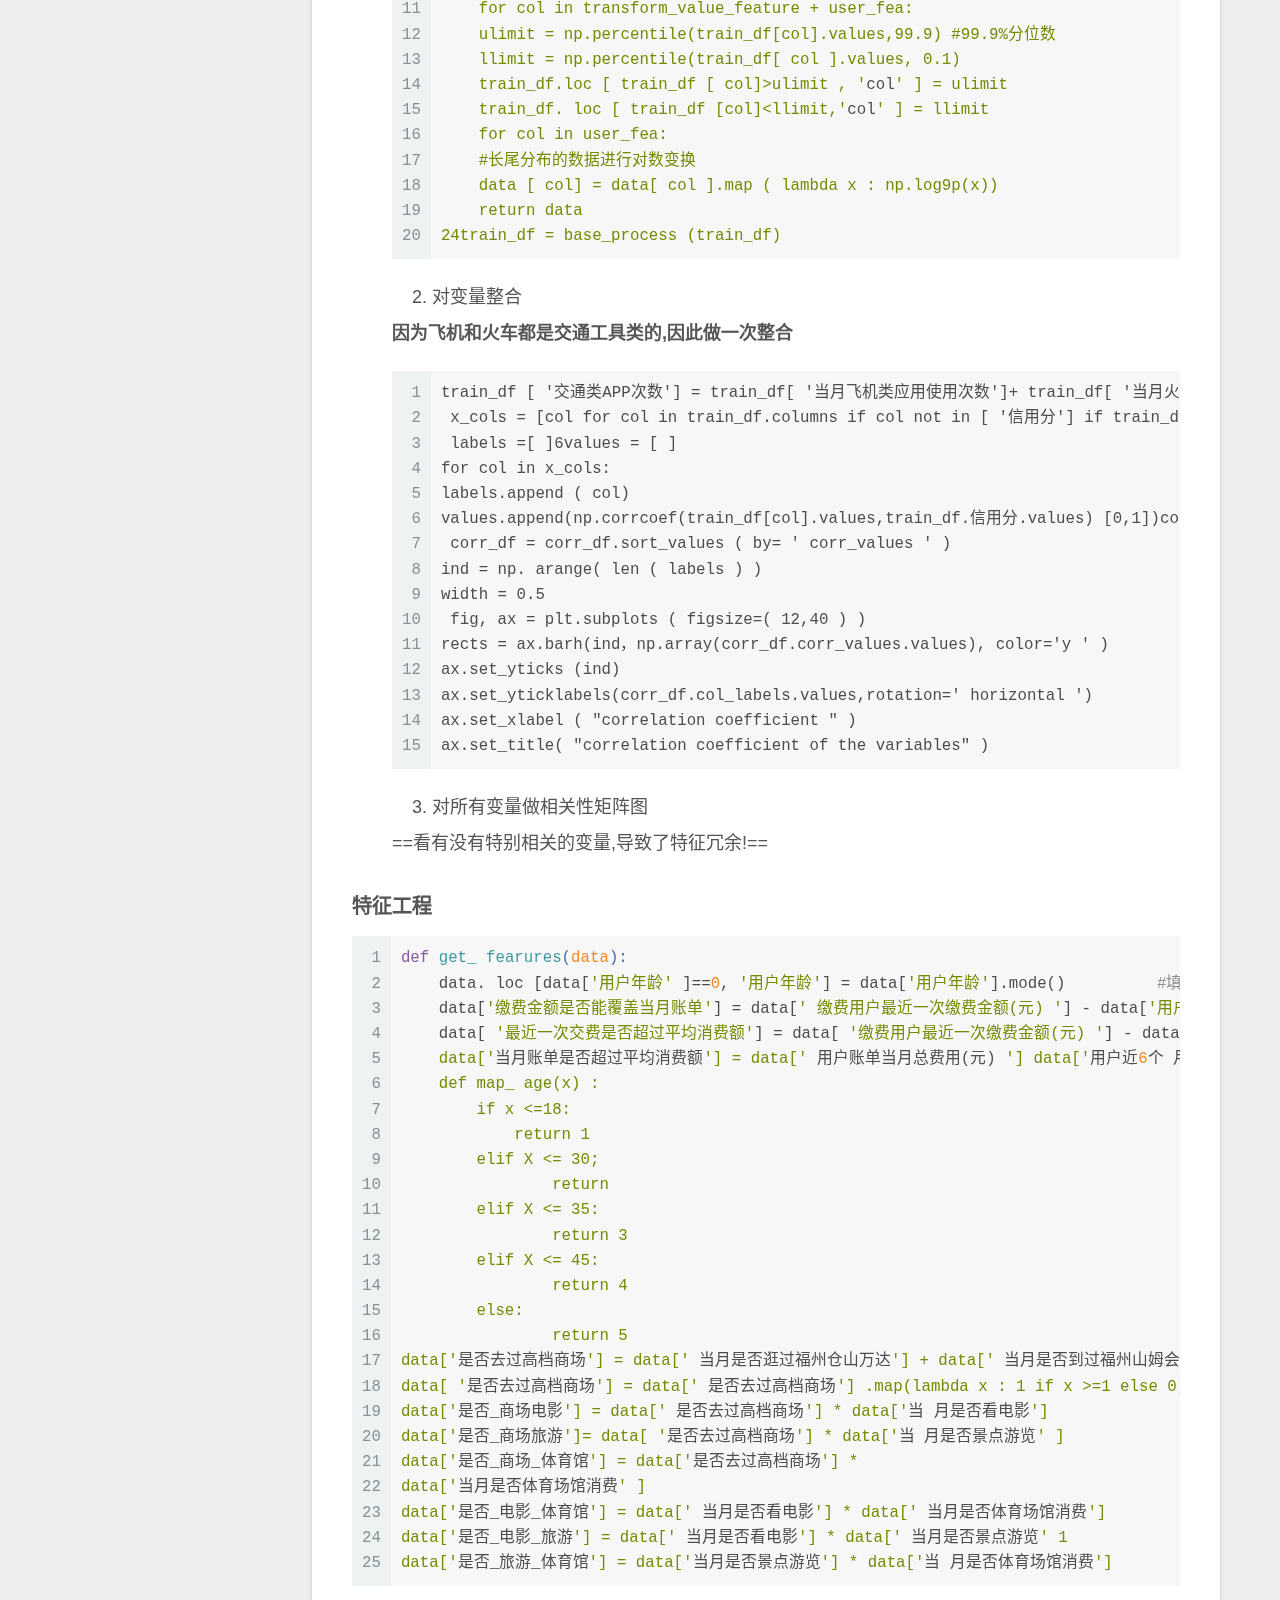
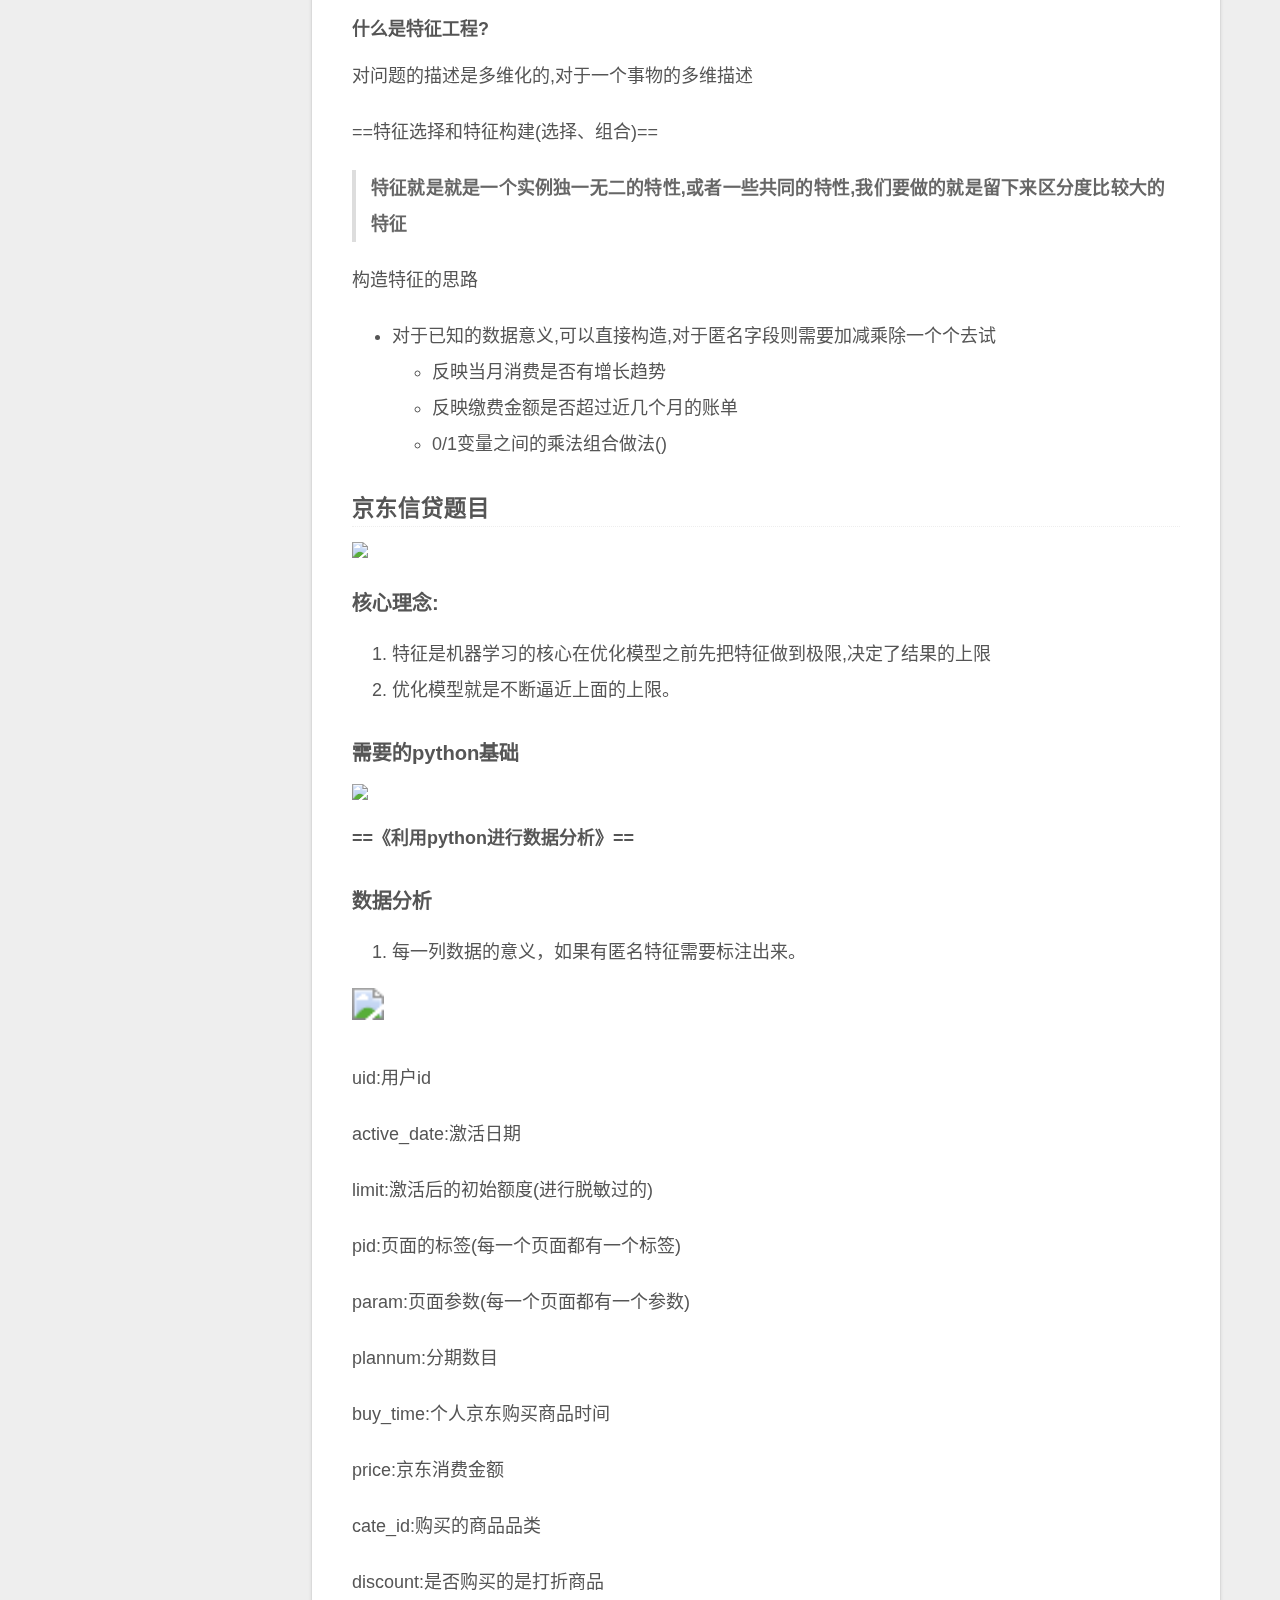
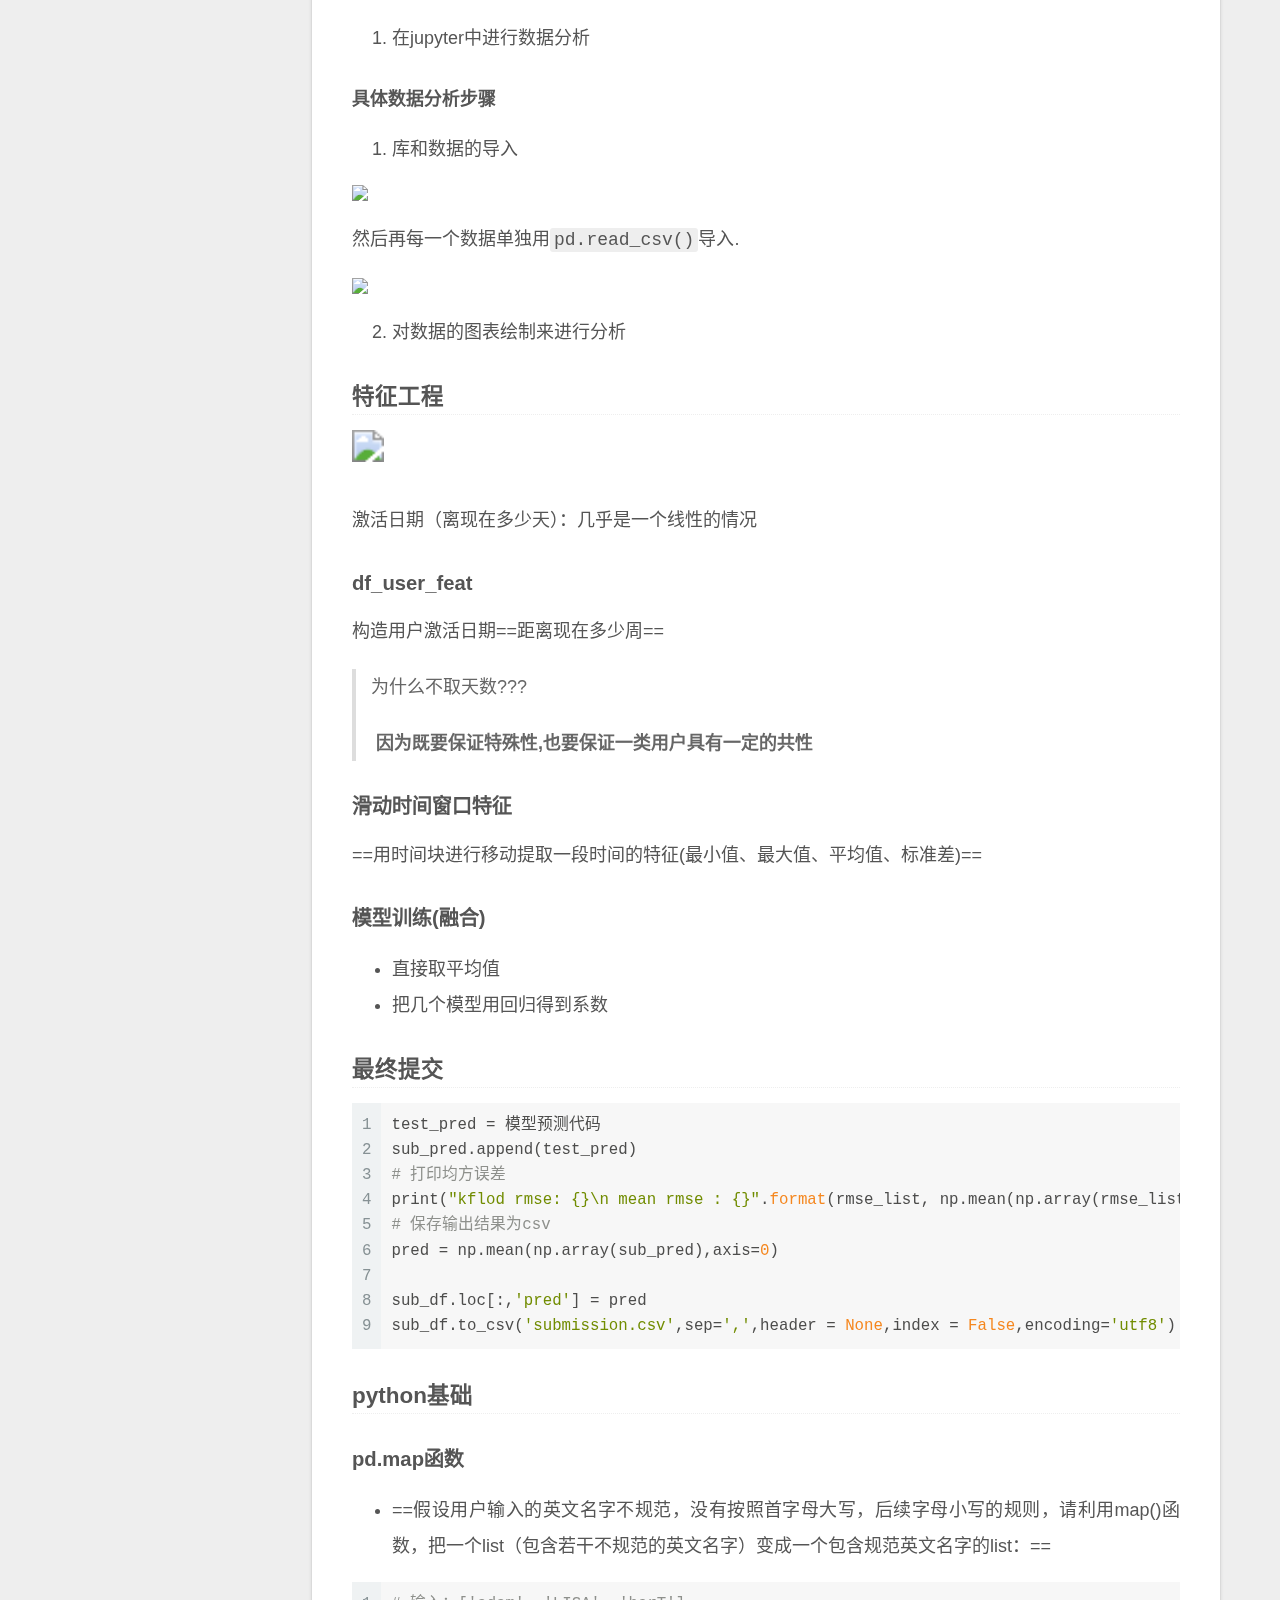
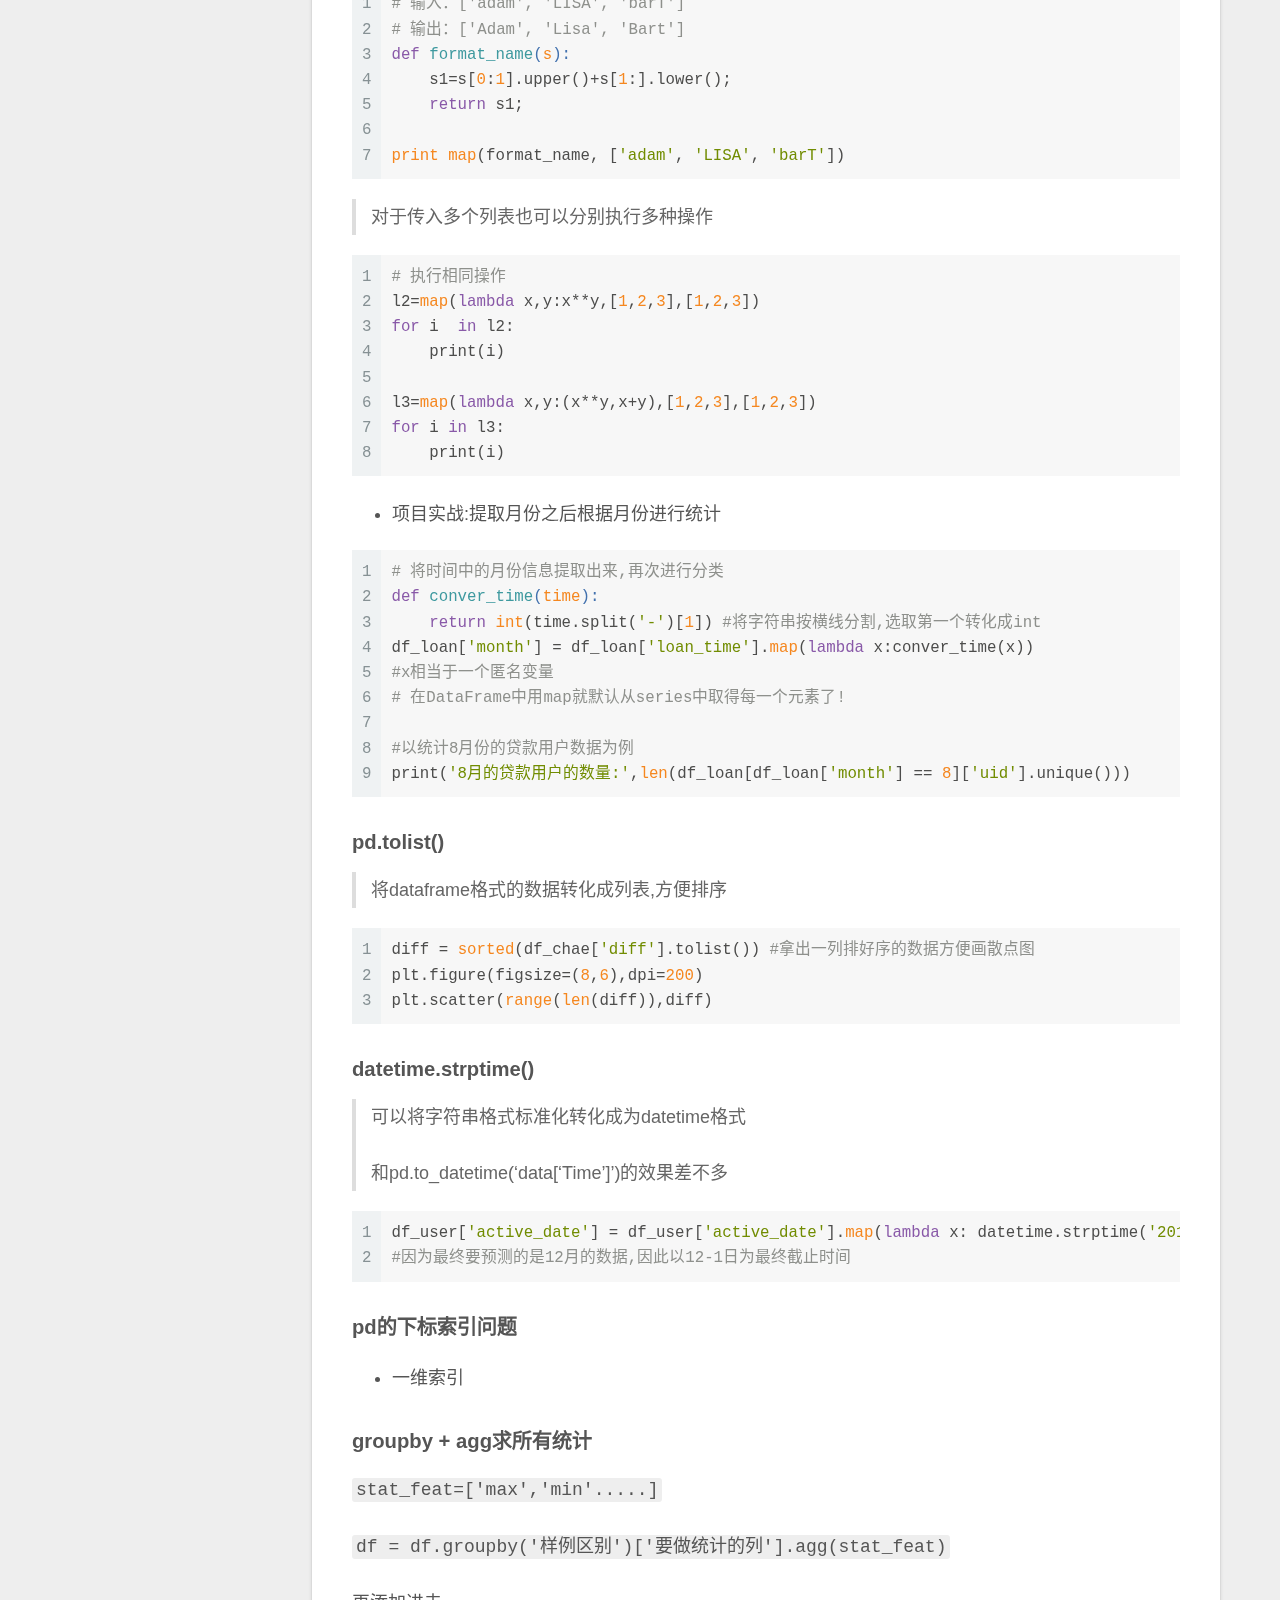
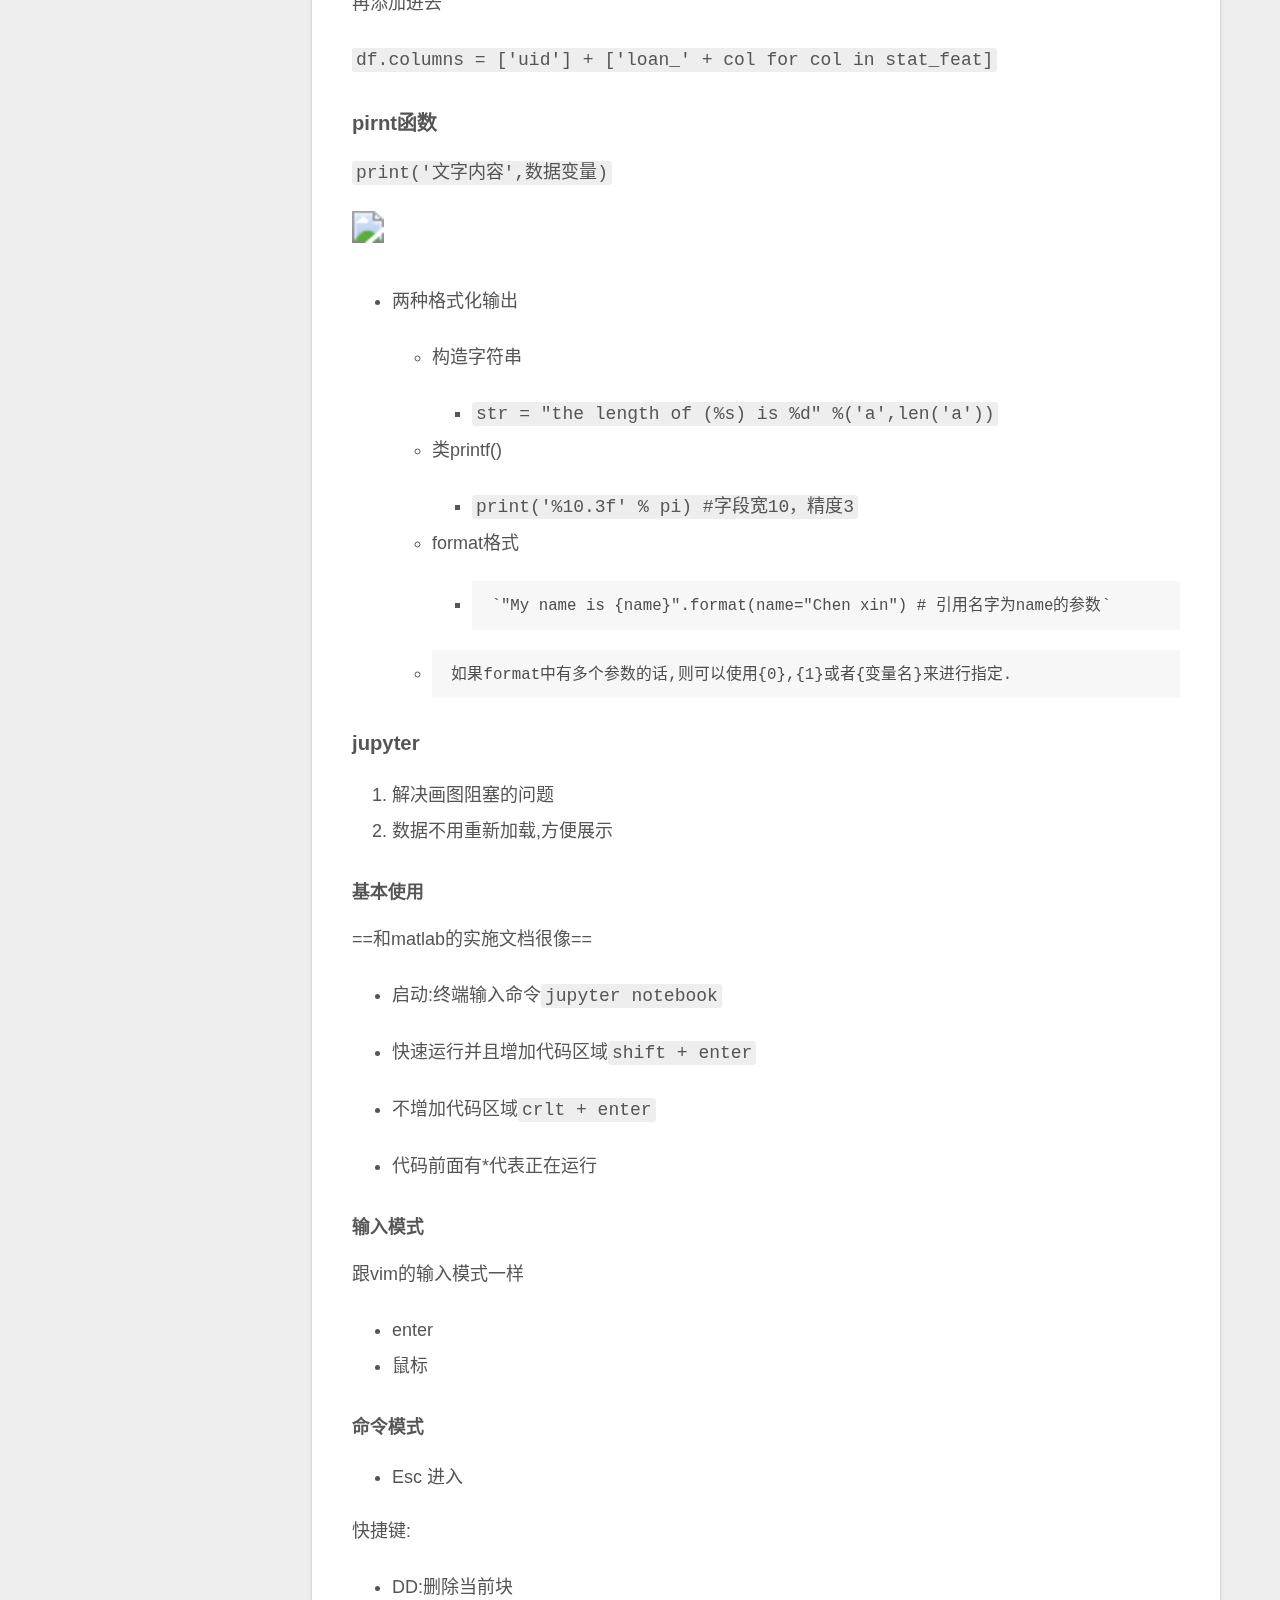
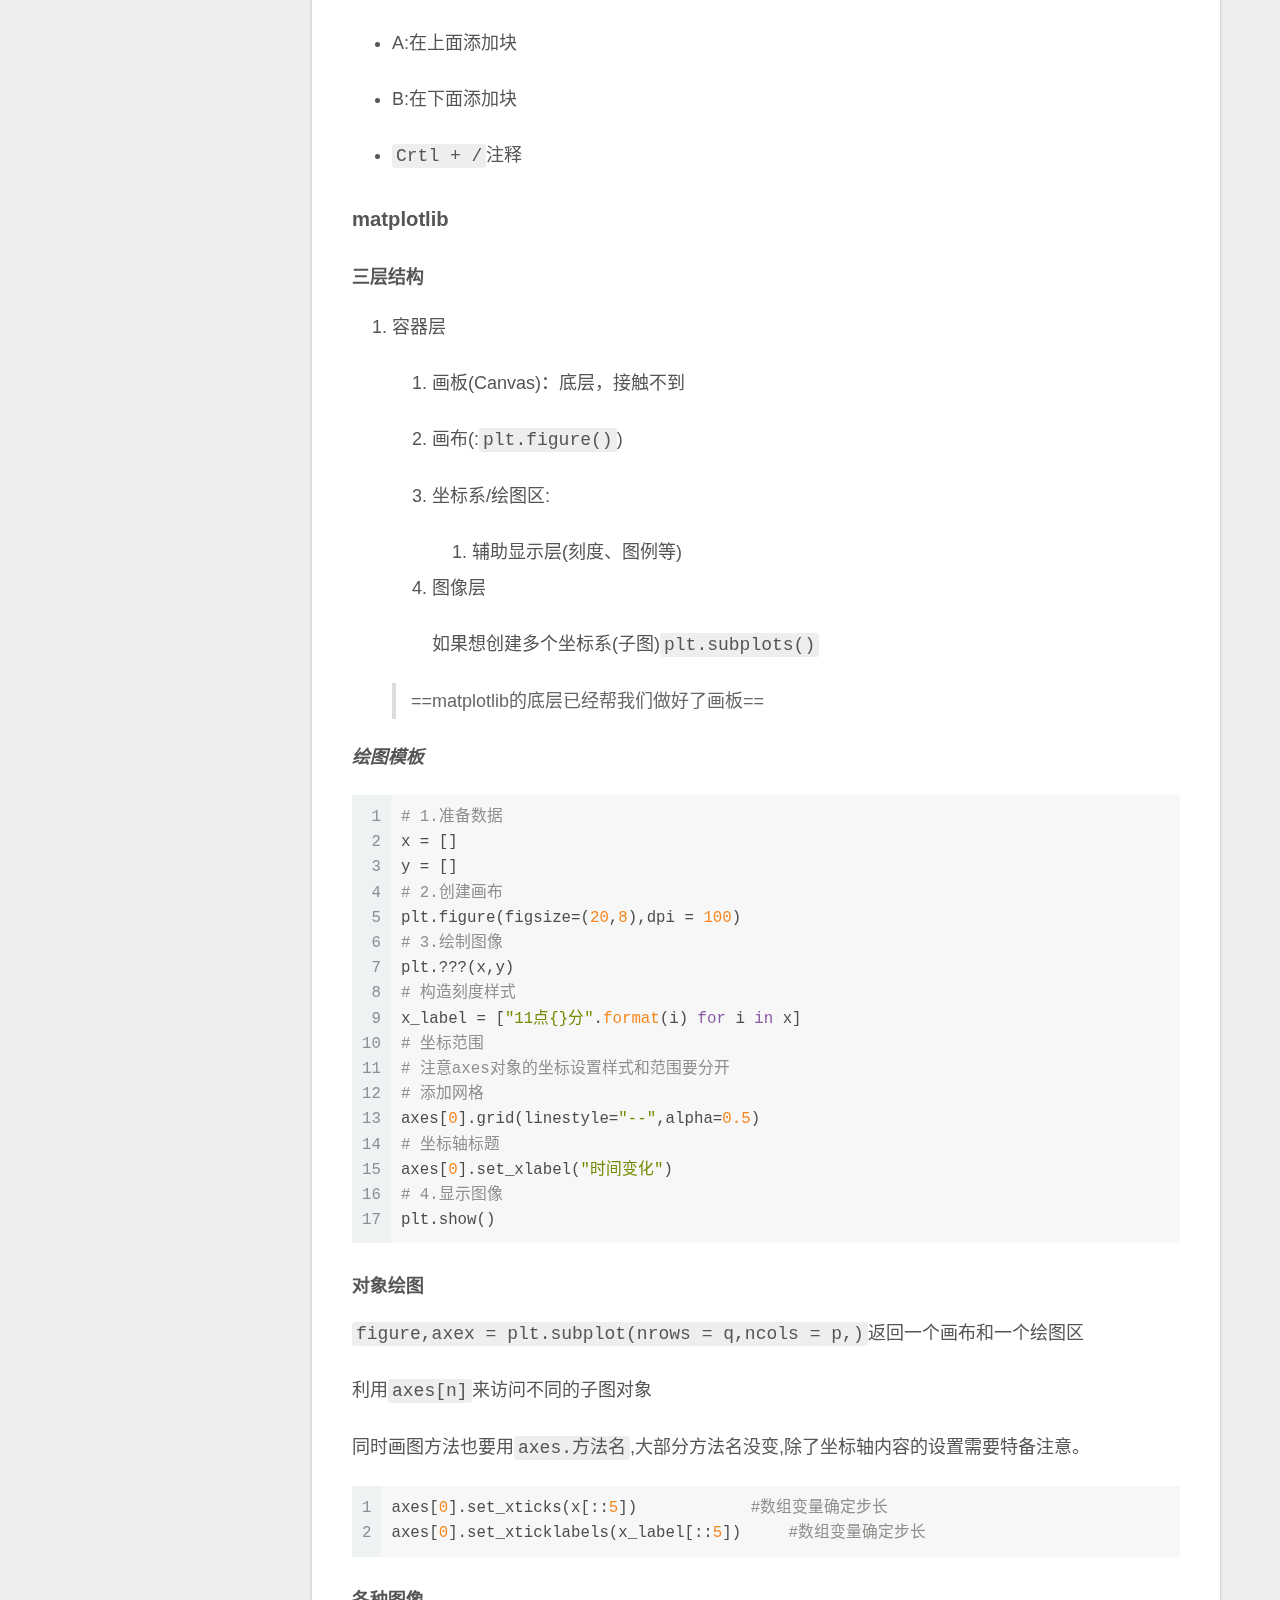
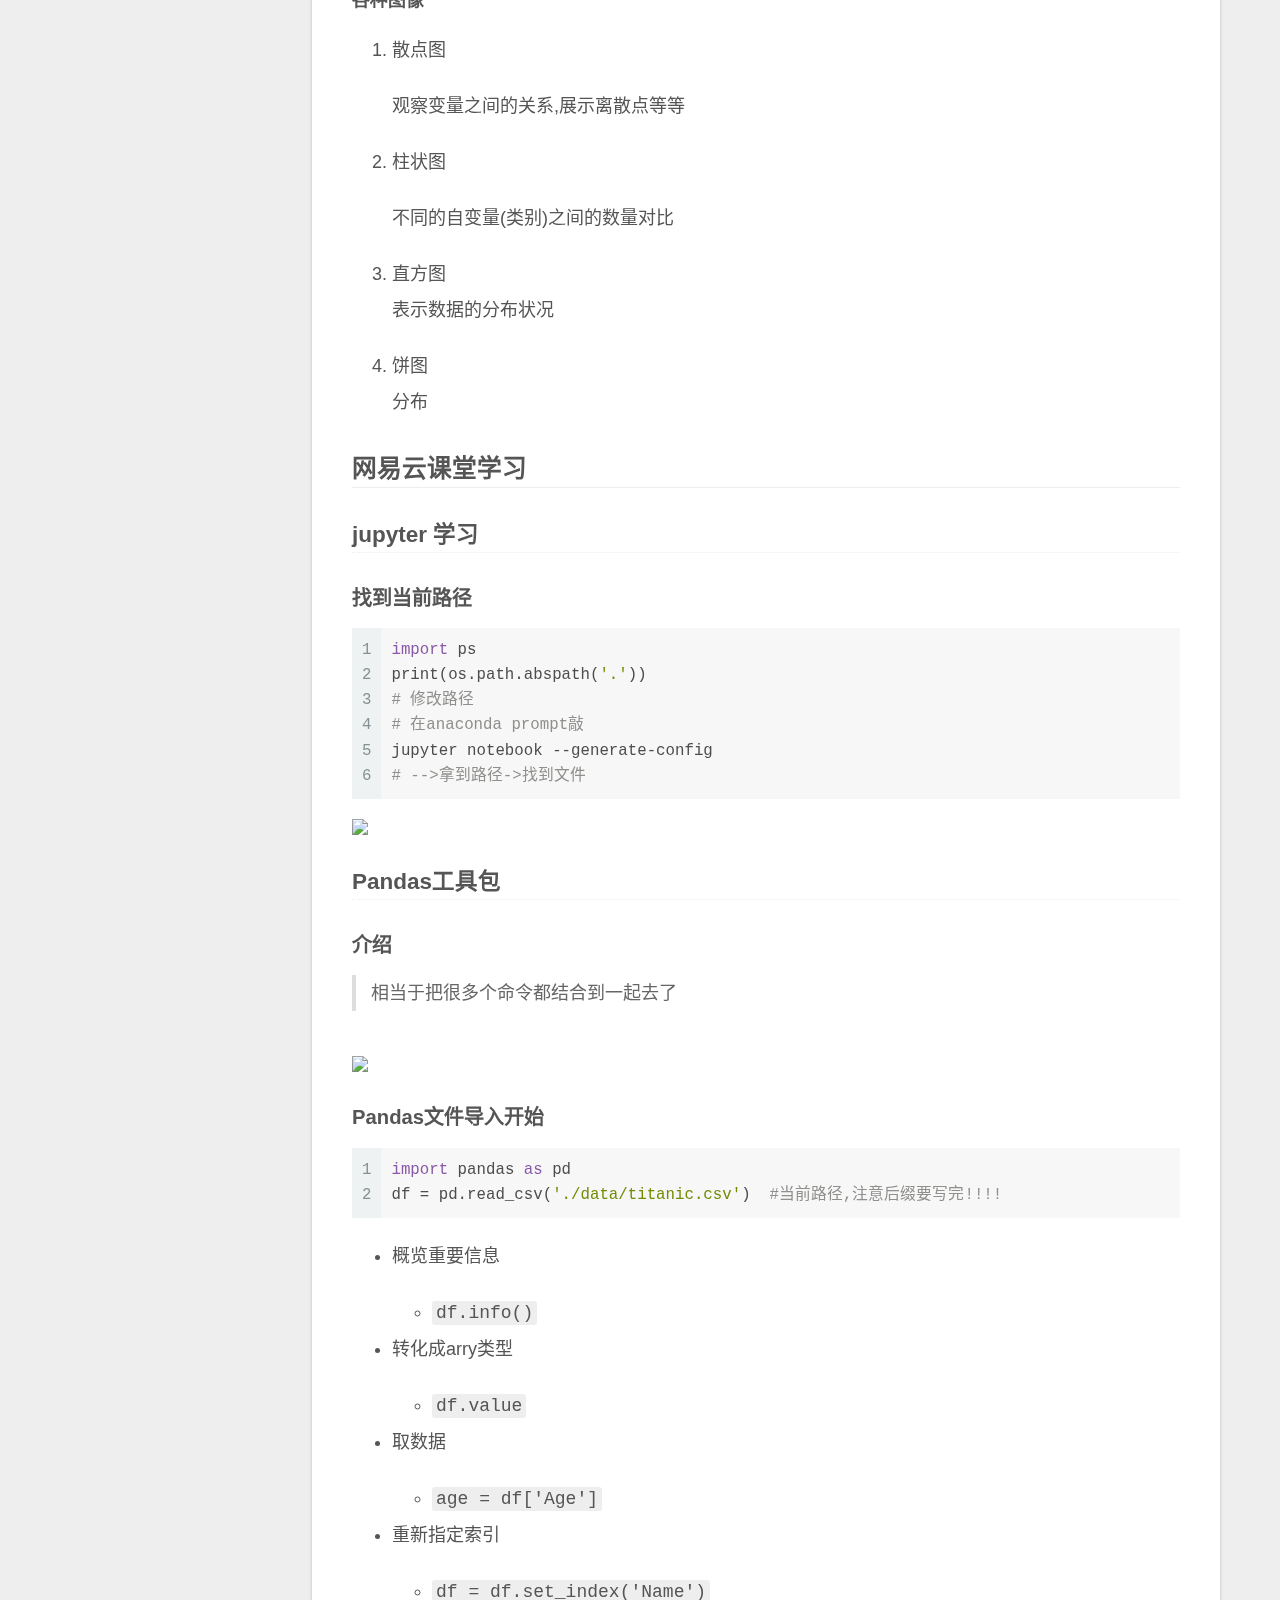
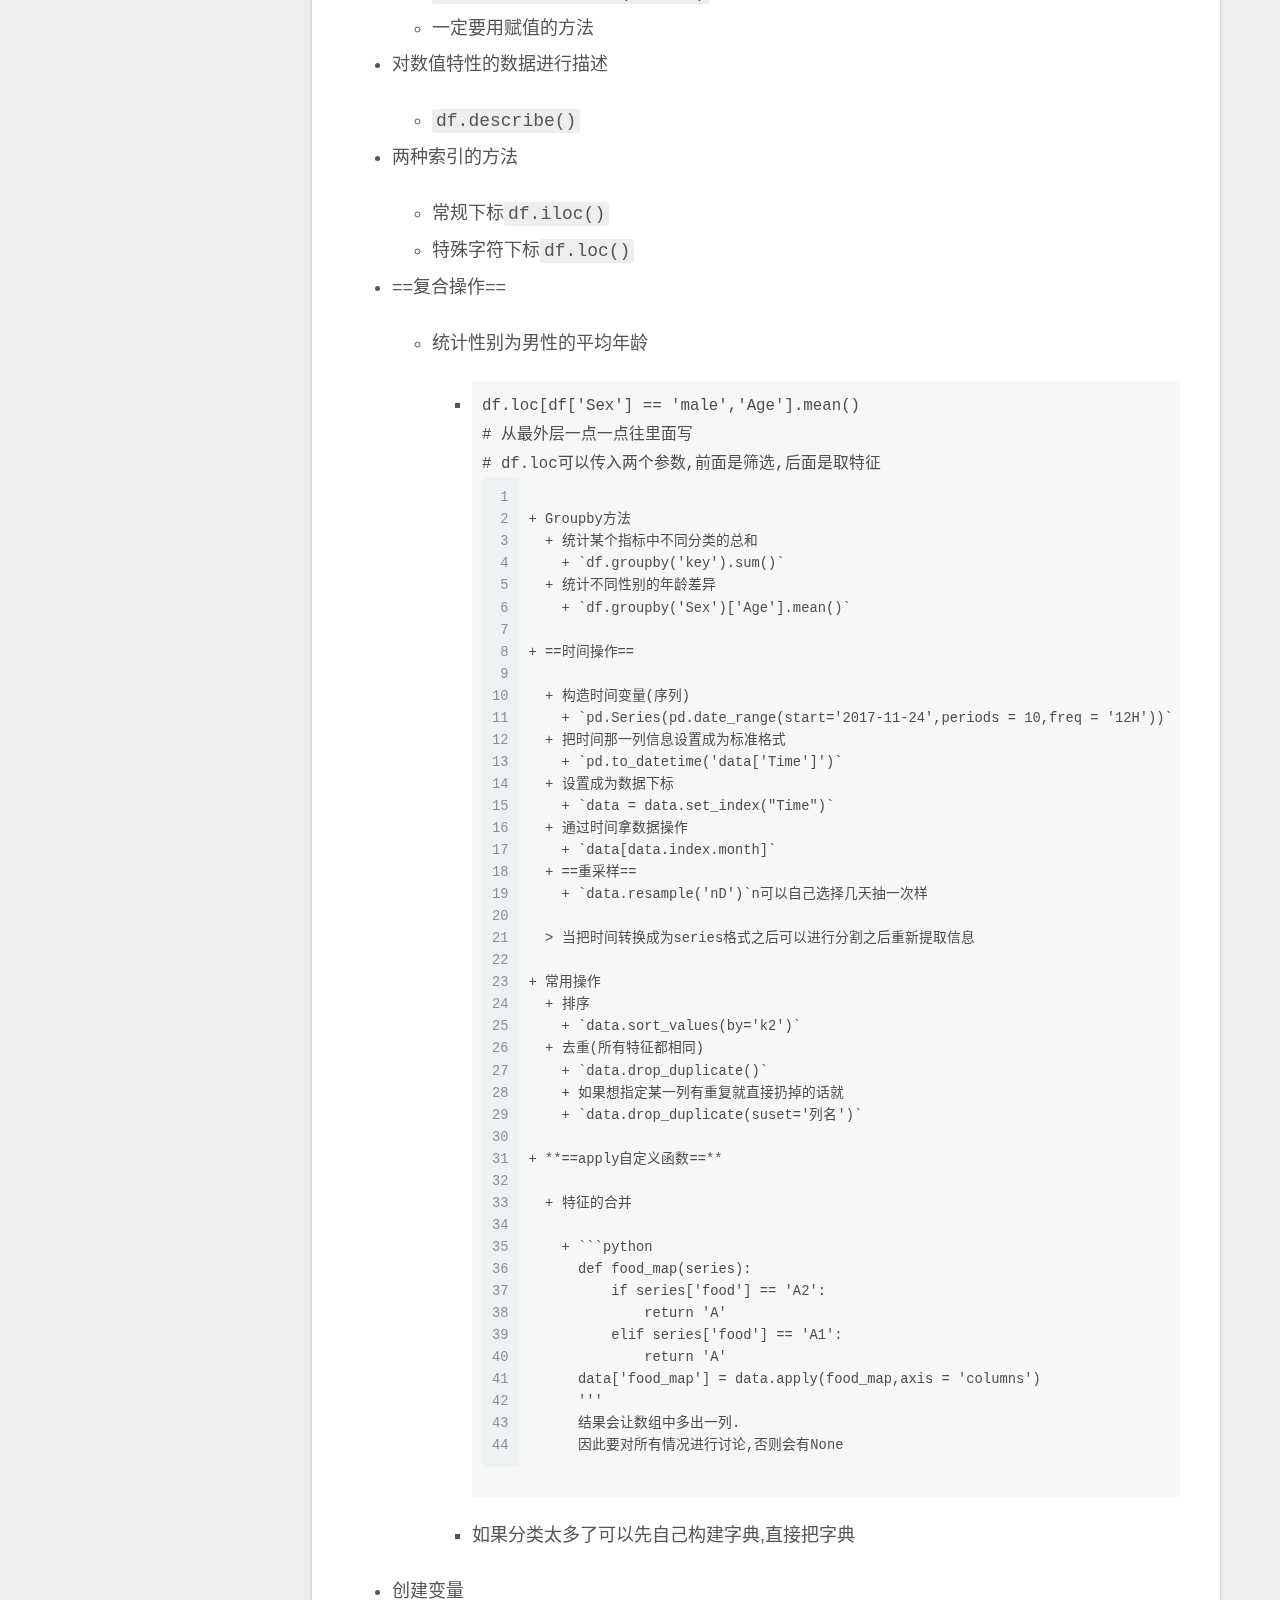
==== commit 4060ed5c: "Site updated: 2020-12-30 00:37:02" ====
--- a/index.html
+++ b/index.html
@@ -329,8 +329,17 @@
                   <i class="far fa-calendar-check"></i>
                 </span>
                 <span class="post-meta-item-text">更新于</span>
-                <time title="修改时间：2020-12-30 00:33:33" itemprop="dateModified" datetime="2020-12-30T00:33:33+08:00">2020-12-30</time>
+                <time title="修改时间：2020-12-30 00:36:46" itemprop="dateModified" datetime="2020-12-30T00:36:46+08:00">2020-12-30</time>
               </span>
+            <span class="post-meta-item">
+              <span class="post-meta-item-icon">
+                <i class="far fa-folder"></i>
+              </span>
+              <span class="post-meta-item-text">分类于</span>
+                <span itemprop="about" itemscope itemtype="http://schema.org/Thing">
+                  <a href="/categories/Python/" itemprop="url" rel="index"><span itemprop="name">Python</span></a>
+                </span>
+            </span>
 
           
 
@@ -921,6 +930,12 @@
           <span class="site-state-item-name">日志</span>
         </a>
       </div>
+      <div class="site-state-item site-state-categories">
+            <a href="/categories/">
+          
+        <span class="site-state-item-count">1</span>
+        <span class="site-state-item-name">分类</span></a>
+      </div>
       <div class="site-state-item site-state-tags">
             <a href="/tags/">
           
--- a/css/main.css
+++ b/css/main.css
@@ -1168,7 +1168,7 @@
 }
 .links-of-author a::before,
 .links-of-author span.exturl::before {
-  background: #ff9c4f;
+  background: #9e7a5b;
   border-radius: 50%;
   content: ' ';
   display: inline-block;
